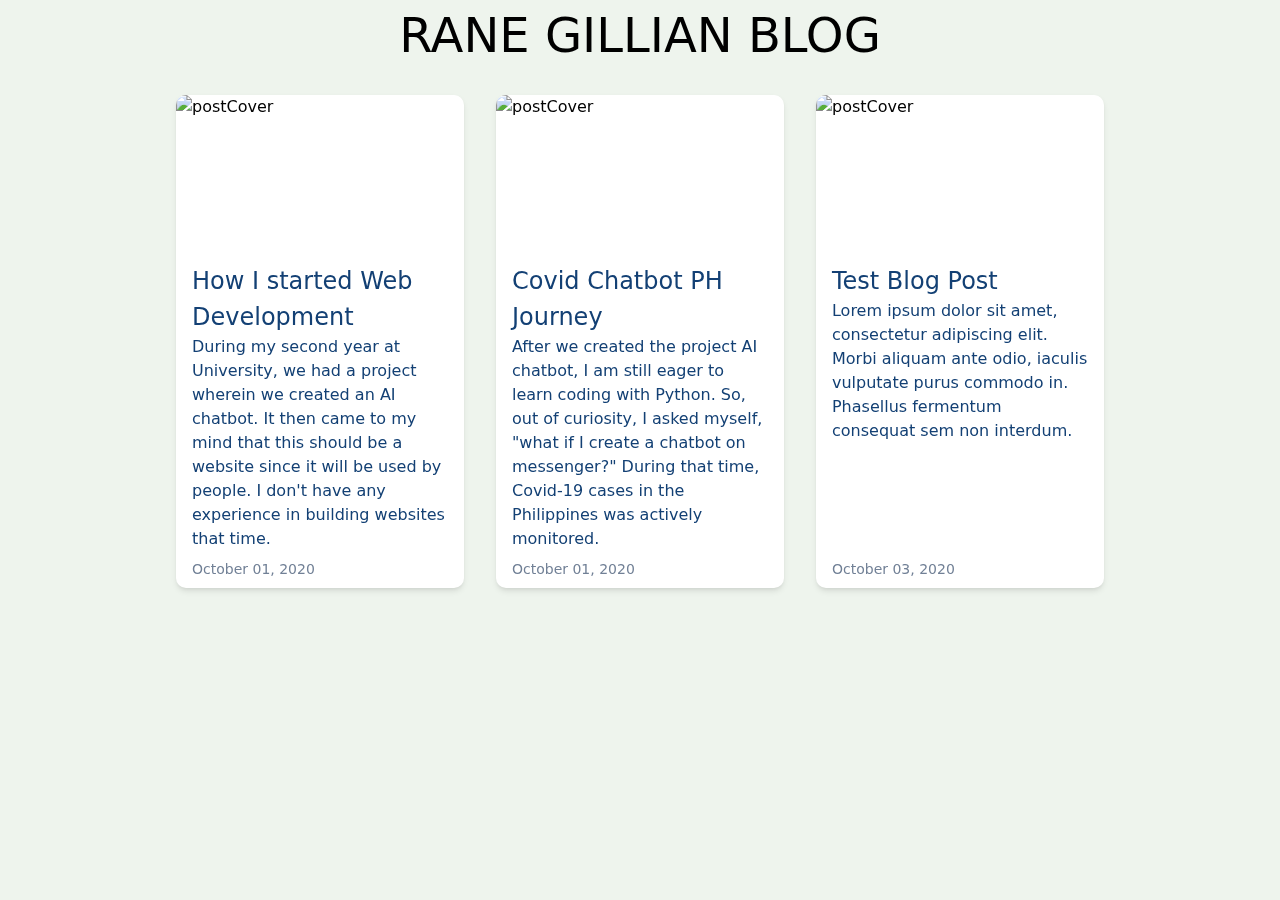
==== index.html @ 9af5abe3 "Deploy rgvillanueva28/blog to github.com/rgvillanueva28/blog.git:master" ====
<!DOCTYPE html><html><head><meta name="viewport" content="width=device-width"/><meta charSet="utf-8"/><title>RANE GILLIAN | BLOG</title><link rel="icon" href="/favicon.ico"/><meta name="next-head-count" content="4"/><link rel="preload" href="/_next/static/css/1f75998713784492570a.css" as="style"/><link rel="stylesheet" href="/_next/static/css/1f75998713784492570a.css" data-n-g=""/><noscript data-n-css="true"></noscript><link rel="preload" href="/_next/static/chunks/main-cf623a42e88897408aaa.js" as="script"/><link rel="preload" href="/_next/static/chunks/webpack-e067438c4cf4ef2ef178.js" as="script"/><link rel="preload" href="/_next/static/chunks/framework.cb05d56be993eb6b088a.js" as="script"/><link rel="preload" href="/_next/static/chunks/3ef630e34cd10ba68f9d468ac363ff81c534e1e9.b1b4058541fcfd6d9ff9.js" as="script"/><link rel="preload" href="/_next/static/chunks/pages/_app-b45901253d4af8151332.js" as="script"/><link rel="preload" href="/_next/static/chunks/05d954cf.2c08eb9ded6830269160.js" as="script"/><link rel="preload" href="/_next/static/chunks/2c3b9bffc7150b37a7b3810dfcf1c0b0fac2bd18.a85d7cbea64c0fa79b55.js" as="script"/><link rel="preload" href="/_next/static/chunks/pages/index-a9d8d430fd09ba196188.js" as="script"/></head><body><div id="__next"><div class="container" style="opacity:0;transform:translateY(-50px) translateZ(0)"><main class="container"><h2 class="text-center">RANE GILLIAN BLOG</h2><div class="flex flex-row flex-wrap mx-auto w-11/12 md:w-10/12 lg:w-9/12"><div class="flex flex-wrap w-full px-4 py-6 md:w-1/2 lg:w-1/3"><a href="/posts/how-i-started-web-development"><div class="flex flex-col items-stretch min-h-full pb-2 bg-white shadow-md overflow-hidden" style="border-radius:10px"><div class=""><img src="https://res.cloudinary.com/rgv/image/upload/v1601702887/small_68747470733a2f2f692e6962622e636f2f7858576e5842792f6c6f676f3132332e6a7067_aa1da6a2c9.jpg" alt="postCover" class="object-cover w-full h-full md:h-48 lg:h-32 xl:h-40"/></div><div class="px-4 py-2 text-accent-mid h-full"><h5 class="font-medium ">How I started Web Development</h5><p class="">During my second year at University, we had a project wherein we created an AI chatbot. It then came to my mind that this should be a website since it will be used by people. I don&#x27;t have any experience in building websites that time.</p></div><p class="font-light px-4 text-sm text-gray-600 mt-auto">October 01, 2020</p></div></a></div><div class="flex flex-wrap w-full px-4 py-6 md:w-1/2 lg:w-1/3"><a href="/posts/covid-chatbot-ph-journey"><div class="flex flex-col items-stretch min-h-full pb-2 bg-white shadow-md overflow-hidden" style="border-radius:10px"><div class=""><img src="https://res.cloudinary.com/rgv/image/upload/v1601702914/small_91296700_114223073557210_3956874179197796352_o_9fa8b4eb9a.png" alt="postCover" class="object-cover w-full h-full md:h-48 lg:h-32 xl:h-40"/></div><div class="px-4 py-2 text-accent-mid h-full"><h5 class="font-medium ">Covid Chatbot PH Journey</h5><p class="">After we created the project AI chatbot, I am still eager to learn coding with Python. So, out of curiosity, I asked myself, &quot;what if I create a chatbot on messenger?&quot; During that time, Covid-19 cases in the Philippines was actively monitored.</p></div><p class="font-light px-4 text-sm text-gray-600 mt-auto">October 01, 2020</p></div></a></div><div class="flex flex-wrap w-full px-4 py-6 md:w-1/2 lg:w-1/3"><a href="/posts/test-blog-post"><div class="flex flex-col items-stretch min-h-full pb-2 bg-white shadow-md overflow-hidden" style="border-radius:10px"><div class=""><img src="https://res.cloudinary.com/rgv/image/upload/v1601726298/small_Wallpaper_FHD_1920_X1080_PNG_0bcac1a6b8.png" alt="postCover" class="object-cover w-full h-full md:h-48 lg:h-32 xl:h-40"/></div><div class="px-4 py-2 text-accent-mid h-full"><h5 class="font-medium ">Test Blog Post</h5><p class="">Lorem ipsum dolor sit amet, consectetur adipiscing elit. Morbi aliquam ante odio, iaculis vulputate purus commodo in. Phasellus fermentum consequat sem non interdum.</p></div><p class="font-light px-4 text-sm text-gray-600 mt-auto">October 03, 2020</p></div></a></div></div></main></div></div><script id="__NEXT_DATA__" type="application/json">{"props":{"pageProps":{"posts":[{"id":1,"title":"How I started Web Development","content":"During my second year at University, we had a project wherein we created an AI chatbot. It then came to my mind that this should be a website since it will be used by people. I don't have any experience in building websites that time. I only know basic html and no CSS or Javascript. But! I was very obsessed with Python that time, since it was the only language that was taught to us.\n\nIn the beginning, I created an Deep Learning chatbot which is on console or terminal only. When I finally made the thing work, I researched if it is possible to create websites using python. I then learned about Django Framework which is a very popular framework but on backend. My groupmate has a template for a website so we used it and tweaked it a bit.\n\nI was very slow in creating the project since I am not also very good in Python. However, I am enjoying it since I am learning, not only Django, but also Javascript.\n\nI was enjoying much that after the project is functional, I also added a voice functionality for the chatbot. If I'm not mistaken, almost half of the time creating the project was on the voice functionality. I never thought of surrendering that time since I am very eager to learn.\nWe successfully made the project in time and received a high grade for it. You can check our project in github using [this link](https://github.com/CoDev-20/Covid19Chatbot).","excerpt":"During my second year at University, we had a project wherein we created an AI chatbot. It then came to my mind that this should be a website since it will be used by people. I don't have any experience in building websites that time.","date":"2020-10-01T14:25:00.000Z","slug":"how-i-started-web-development","author":{"id":1,"name":"Rane Gillian Villanueva","created_at":"2020-10-01T14:09:50.912Z","updated_at":"2020-10-03T05:27:41.040Z","picture":{"id":5,"name":"ME cartoon (2).jpg","alternativeText":"","caption":"","width":1050,"height":1050,"formats":{"large":{"ext":".jpg","url":"https://res.cloudinary.com/rgv/image/upload/v1601701961/large_ME_cartoon_2_781a382676.jpg","hash":"large_ME_cartoon_2_781a382676","mime":"image/jpeg","name":"large_ME cartoon (2).jpg","path":null,"size":50.52,"width":1000,"height":1000,"provider_metadata":{"public_id":"large_ME_cartoon_2_781a382676","resource_type":"image"}},"small":{"ext":".jpg","url":"https://res.cloudinary.com/rgv/image/upload/v1601701964/small_ME_cartoon_2_781a382676.jpg","hash":"small_ME_cartoon_2_781a382676","mime":"image/jpeg","name":"small_ME cartoon (2).jpg","path":null,"size":20.48,"width":500,"height":500,"provider_metadata":{"public_id":"small_ME_cartoon_2_781a382676","resource_type":"image"}},"medium":{"ext":".jpg","url":"https://res.cloudinary.com/rgv/image/upload/v1601701963/medium_ME_cartoon_2_781a382676.jpg","hash":"medium_ME_cartoon_2_781a382676","mime":"image/jpeg","name":"medium_ME cartoon (2).jpg","path":null,"size":35,"width":750,"height":750,"provider_metadata":{"public_id":"medium_ME_cartoon_2_781a382676","resource_type":"image"}},"thumbnail":{"ext":".jpg","url":"https://res.cloudinary.com/rgv/image/upload/v1601701960/thumbnail_ME_cartoon_2_781a382676.jpg","hash":"thumbnail_ME_cartoon_2_781a382676","mime":"image/jpeg","name":"thumbnail_ME cartoon (2).jpg","path":null,"size":4.57,"width":156,"height":156,"provider_metadata":{"public_id":"thumbnail_ME_cartoon_2_781a382676","resource_type":"image"}}},"hash":"ME_cartoon_2_781a382676","ext":".jpg","mime":"image/jpeg","size":53.06,"url":"https://res.cloudinary.com/rgv/image/upload/v1601701958/ME_cartoon_2_781a382676.jpg","previewUrl":null,"provider":"cloudinary","provider_metadata":{"public_id":"ME_cartoon_2_781a382676","resource_type":"image"},"created_at":"2020-10-03T05:12:44.749Z","updated_at":"2020-10-03T05:12:49.984Z"}},"status":"published","created_at":"2020-10-01T14:25:23.538Z","updated_at":"2020-10-03T05:28:17.499Z","coverImage":[{"id":6,"name":"68747470733a2f2f692e6962622e636f2f7858576e5842792f6c6f676f3132332e6a7067.jpg","alternativeText":"","caption":"","width":900,"height":900,"formats":{"small":{"ext":".jpg","url":"https://res.cloudinary.com/rgv/image/upload/v1601702887/small_68747470733a2f2f692e6962622e636f2f7858576e5842792f6c6f676f3132332e6a7067_aa1da6a2c9.jpg","hash":"small_68747470733a2f2f692e6962622e636f2f7858576e5842792f6c6f676f3132332e6a7067_aa1da6a2c9","mime":"image/jpeg","name":"small_68747470733a2f2f692e6962622e636f2f7858576e5842792f6c6f676f3132332e6a7067.jpg","path":null,"size":23.56,"width":500,"height":500,"provider_metadata":{"public_id":"small_68747470733a2f2f692e6962622e636f2f7858576e5842792f6c6f676f3132332e6a7067_aa1da6a2c9","resource_type":"image"}},"medium":{"ext":".jpg","url":"https://res.cloudinary.com/rgv/image/upload/v1601702887/medium_68747470733a2f2f692e6962622e636f2f7858576e5842792f6c6f676f3132332e6a7067_aa1da6a2c9.jpg","hash":"medium_68747470733a2f2f692e6962622e636f2f7858576e5842792f6c6f676f3132332e6a7067_aa1da6a2c9","mime":"image/jpeg","name":"medium_68747470733a2f2f692e6962622e636f2f7858576e5842792f6c6f676f3132332e6a7067.jpg","path":null,"size":37.64,"width":750,"height":750,"provider_metadata":{"public_id":"medium_68747470733a2f2f692e6962622e636f2f7858576e5842792f6c6f676f3132332e6a7067_aa1da6a2c9","resource_type":"image"}},"thumbnail":{"ext":".jpg","url":"https://res.cloudinary.com/rgv/image/upload/v1601702887/thumbnail_68747470733a2f2f692e6962622e636f2f7858576e5842792f6c6f676f3132332e6a7067_aa1da6a2c9.jpg","hash":"thumbnail_68747470733a2f2f692e6962622e636f2f7858576e5842792f6c6f676f3132332e6a7067_aa1da6a2c9","mime":"image/jpeg","name":"thumbnail_68747470733a2f2f692e6962622e636f2f7858576e5842792f6c6f676f3132332e6a7067.jpg","path":null,"size":5.86,"width":156,"height":156,"provider_metadata":{"public_id":"thumbnail_68747470733a2f2f692e6962622e636f2f7858576e5842792f6c6f676f3132332e6a7067_aa1da6a2c9","resource_type":"image"}}},"hash":"68747470733a2f2f692e6962622e636f2f7858576e5842792f6c6f676f3132332e6a7067_aa1da6a2c9","ext":".jpg","mime":"image/jpeg","size":42.71,"url":"https://res.cloudinary.com/rgv/image/upload/v1601702886/68747470733a2f2f692e6962622e636f2f7858576e5842792f6c6f676f3132332e6a7067_aa1da6a2c9.jpg","previewUrl":null,"provider":"cloudinary","provider_metadata":{"public_id":"68747470733a2f2f692e6962622e636f2f7858576e5842792f6c6f676f3132332e6a7067_aa1da6a2c9","resource_type":"image"},"created_at":"2020-10-03T05:28:08.107Z","updated_at":"2020-10-03T05:28:08.160Z"}],"categories":[]},{"id":2,"title":"Covid Chatbot PH Journey","content":"After we created the project AI chatbot, I am still eager to learn coding with Python. So, out of curiosity, I asked myself, \"what if I create a chatbot on messenger?\" During that time, Covid-19 cases in the Philippines was actively monitored. So, I hunt for available APIs that time but I can't find any.\n\nHowever, there was this one website which provides data about Covid-19 in the Philippines which is from the Department of Health (DOH). I examined the website using the google chrome developer tools (I always refer to this as inspect element) to try and find possible source for the data. I clicked all the items under network tab until I found out the source of the data. I wasn't expecting it at all since I was just tinkering around. I then used this API for my version 1 which is I think created using [ArcGIS](https://www.arcgis.com/index.html). After sometime, the API was taken down by the DOH. I don't know the reason but I think that too many API calls or traffic was on the server. I knew that I am only borrowing the API so I fetch data only once a day since DOH only updates once a day.\n\nThe need for version 2 with a new data source arises. The search for new source of data has commenced.  I found [https://coronavirus-ph-api.herokuapp.com/](https://coronavirus-ph-api.herokuapp.com/) and [https://covid19.mathdro.id/](https://covid19.mathdro.id/) and used them. Unlike the data source for version 1, the new data source does not have data on the Persons under Monitor (PUM) and Persons under Investigation (PUI), so I removed them. I added a new feature for version 2 which is Region.\n\nEventually, I sticked only to a single data source which is [https://coronavirus-ph-api.herokuapp.com/](https://coronavirus-ph-api.herokuapp.com/). I added new features which is rates, and fresh cases. I called this changed version 3.\n\nThe DOH again changed their public data source which is a dependency for the version 3 data source. The search for new data source has again commenced. I eventually sticked to [https://disease.sh/](https://disease.sh/) as the new and current data source. Many features are also added which includes active cases, critical cases, tests conducted, total, and per million.\n\nYou can check the project on [this link](https://covid-chatbot-ph.herokuapp.com/).","excerpt":"After we created the project AI chatbot, I am still eager to learn coding with Python. So, out of curiosity, I asked myself, \"what if I create a chatbot on messenger?\" During that time, Covid-19 cases in the Philippines was actively monitored.","date":"2020-10-01T14:50:00.000Z","slug":"covid-chatbot-ph-journey","author":{"id":1,"name":"Rane Gillian Villanueva","created_at":"2020-10-01T14:09:50.912Z","updated_at":"2020-10-03T05:27:41.040Z","picture":{"id":5,"name":"ME cartoon (2).jpg","alternativeText":"","caption":"","width":1050,"height":1050,"formats":{"large":{"ext":".jpg","url":"https://res.cloudinary.com/rgv/image/upload/v1601701961/large_ME_cartoon_2_781a382676.jpg","hash":"large_ME_cartoon_2_781a382676","mime":"image/jpeg","name":"large_ME cartoon (2).jpg","path":null,"size":50.52,"width":1000,"height":1000,"provider_metadata":{"public_id":"large_ME_cartoon_2_781a382676","resource_type":"image"}},"small":{"ext":".jpg","url":"https://res.cloudinary.com/rgv/image/upload/v1601701964/small_ME_cartoon_2_781a382676.jpg","hash":"small_ME_cartoon_2_781a382676","mime":"image/jpeg","name":"small_ME cartoon (2).jpg","path":null,"size":20.48,"width":500,"height":500,"provider_metadata":{"public_id":"small_ME_cartoon_2_781a382676","resource_type":"image"}},"medium":{"ext":".jpg","url":"https://res.cloudinary.com/rgv/image/upload/v1601701963/medium_ME_cartoon_2_781a382676.jpg","hash":"medium_ME_cartoon_2_781a382676","mime":"image/jpeg","name":"medium_ME cartoon (2).jpg","path":null,"size":35,"width":750,"height":750,"provider_metadata":{"public_id":"medium_ME_cartoon_2_781a382676","resource_type":"image"}},"thumbnail":{"ext":".jpg","url":"https://res.cloudinary.com/rgv/image/upload/v1601701960/thumbnail_ME_cartoon_2_781a382676.jpg","hash":"thumbnail_ME_cartoon_2_781a382676","mime":"image/jpeg","name":"thumbnail_ME cartoon (2).jpg","path":null,"size":4.57,"width":156,"height":156,"provider_metadata":{"public_id":"thumbnail_ME_cartoon_2_781a382676","resource_type":"image"}}},"hash":"ME_cartoon_2_781a382676","ext":".jpg","mime":"image/jpeg","size":53.06,"url":"https://res.cloudinary.com/rgv/image/upload/v1601701958/ME_cartoon_2_781a382676.jpg","previewUrl":null,"provider":"cloudinary","provider_metadata":{"public_id":"ME_cartoon_2_781a382676","resource_type":"image"},"created_at":"2020-10-03T05:12:44.749Z","updated_at":"2020-10-03T05:12:49.984Z"}},"status":"published","created_at":"2020-10-01T14:52:32.531Z","updated_at":"2020-10-03T05:28:37.864Z","coverImage":[{"id":7,"name":"91296700_114223073557210_3956874179197796352_o.png","alternativeText":"","caption":"","width":1024,"height":1024,"formats":{"large":{"ext":".png","url":"https://res.cloudinary.com/rgv/image/upload/v1601702913/large_91296700_114223073557210_3956874179197796352_o_9fa8b4eb9a.png","hash":"large_91296700_114223073557210_3956874179197796352_o_9fa8b4eb9a","mime":"image/png","name":"large_91296700_114223073557210_3956874179197796352_o.png","path":null,"size":982.34,"width":1000,"height":1000,"provider_metadata":{"public_id":"large_91296700_114223073557210_3956874179197796352_o_9fa8b4eb9a","resource_type":"image"}},"small":{"ext":".png","url":"https://res.cloudinary.com/rgv/image/upload/v1601702914/small_91296700_114223073557210_3956874179197796352_o_9fa8b4eb9a.png","hash":"small_91296700_114223073557210_3956874179197796352_o_9fa8b4eb9a","mime":"image/png","name":"small_91296700_114223073557210_3956874179197796352_o.png","path":null,"size":279.82,"width":500,"height":500,"provider_metadata":{"public_id":"small_91296700_114223073557210_3956874179197796352_o_9fa8b4eb9a","resource_type":"image"}},"medium":{"ext":".png","url":"https://res.cloudinary.com/rgv/image/upload/v1601702913/medium_91296700_114223073557210_3956874179197796352_o_9fa8b4eb9a.png","hash":"medium_91296700_114223073557210_3956874179197796352_o_9fa8b4eb9a","mime":"image/png","name":"medium_91296700_114223073557210_3956874179197796352_o.png","path":null,"size":619.33,"width":750,"height":750,"provider_metadata":{"public_id":"medium_91296700_114223073557210_3956874179197796352_o_9fa8b4eb9a","resource_type":"image"}},"thumbnail":{"ext":".png","url":"https://res.cloudinary.com/rgv/image/upload/v1601702912/thumbnail_91296700_114223073557210_3956874179197796352_o_9fa8b4eb9a.png","hash":"thumbnail_91296700_114223073557210_3956874179197796352_o_9fa8b4eb9a","mime":"image/png","name":"thumbnail_91296700_114223073557210_3956874179197796352_o.png","path":null,"size":38.95,"width":156,"height":156,"provider_metadata":{"public_id":"thumbnail_91296700_114223073557210_3956874179197796352_o_9fa8b4eb9a","resource_type":"image"}}},"hash":"91296700_114223073557210_3956874179197796352_o_9fa8b4eb9a","ext":".png","mime":"image/png","size":946.32,"url":"https://res.cloudinary.com/rgv/image/upload/v1601702912/91296700_114223073557210_3956874179197796352_o_9fa8b4eb9a.png","previewUrl":null,"provider":"cloudinary","provider_metadata":{"public_id":"91296700_114223073557210_3956874179197796352_o_9fa8b4eb9a","resource_type":"image"},"created_at":"2020-10-03T05:28:34.778Z","updated_at":"2020-10-03T05:28:34.854Z"}],"categories":[{"id":1,"category":"Python","created_at":"2020-10-02T13:07:56.133Z","updated_at":"2020-10-02T13:07:58.078Z"}]},{"id":3,"title":"Test Blog Post","content":"Lorem ipsum dolor sit amet, consectetur adipiscing elit. Morbi aliquam ante odio, iaculis vulputate purus commodo in. Phasellus fermentum consequat sem non interdum. Suspendisse potenti. Aenean venenatis quam est, vel iaculis tortor vehicula at. Orci varius natoque penatibus et magnis dis parturient montes,\n\n# H1\nLorem ipsum **dolor sit amet**, *consectetur adipiscing elit*. Morbi aliquam ante odio, iaculis vulputate purus commodo in. Phasellus fermentum consequat sem non interdum. Suspendisse potenti. Aenean venenatis quam est, vel iaculis tortor vehicula at. Orci varius natoque penatibus et magnis dis parturient montes, nascetur ridiculus mus. Etiam semper, est non pretium egestas, sem eros vulputate orci, quis eleifend orci lorem quis velit.\u003cu\u003e Vivamus sit amet sagittis ex.\u003c/u\u003e\n\n## [Website](https://ranegillian.me)\n\u003e Quote Lorem ipsum dolor sit amet, consectetur adipiscing elit. Morbi aliquam ante odio, iaculis vulputate purus commodo in. Phasellus fermentum consequat sem non interdum.\n\n\n```\nimport code from \"strapi\";\n\nexport default function test() {\n  return ()\n}\n```\n- a\n- b\n- v\n","excerpt":"Lorem ipsum dolor sit amet, consectetur adipiscing elit. Morbi aliquam ante odio, iaculis vulputate purus commodo in. Phasellus fermentum consequat sem non interdum.","date":"2020-10-03T11:58:00.000Z","slug":"test-blog-post","author":{"id":1,"name":"Rane Gillian Villanueva","created_at":"2020-10-01T14:09:50.912Z","updated_at":"2020-10-03T05:27:41.040Z","picture":{"id":5,"name":"ME cartoon (2).jpg","alternativeText":"","caption":"","width":1050,"height":1050,"formats":{"large":{"ext":".jpg","url":"https://res.cloudinary.com/rgv/image/upload/v1601701961/large_ME_cartoon_2_781a382676.jpg","hash":"large_ME_cartoon_2_781a382676","mime":"image/jpeg","name":"large_ME cartoon (2).jpg","path":null,"size":50.52,"width":1000,"height":1000,"provider_metadata":{"public_id":"large_ME_cartoon_2_781a382676","resource_type":"image"}},"small":{"ext":".jpg","url":"https://res.cloudinary.com/rgv/image/upload/v1601701964/small_ME_cartoon_2_781a382676.jpg","hash":"small_ME_cartoon_2_781a382676","mime":"image/jpeg","name":"small_ME cartoon (2).jpg","path":null,"size":20.48,"width":500,"height":500,"provider_metadata":{"public_id":"small_ME_cartoon_2_781a382676","resource_type":"image"}},"medium":{"ext":".jpg","url":"https://res.cloudinary.com/rgv/image/upload/v1601701963/medium_ME_cartoon_2_781a382676.jpg","hash":"medium_ME_cartoon_2_781a382676","mime":"image/jpeg","name":"medium_ME cartoon (2).jpg","path":null,"size":35,"width":750,"height":750,"provider_metadata":{"public_id":"medium_ME_cartoon_2_781a382676","resource_type":"image"}},"thumbnail":{"ext":".jpg","url":"https://res.cloudinary.com/rgv/image/upload/v1601701960/thumbnail_ME_cartoon_2_781a382676.jpg","hash":"thumbnail_ME_cartoon_2_781a382676","mime":"image/jpeg","name":"thumbnail_ME cartoon (2).jpg","path":null,"size":4.57,"width":156,"height":156,"provider_metadata":{"public_id":"thumbnail_ME_cartoon_2_781a382676","resource_type":"image"}}},"hash":"ME_cartoon_2_781a382676","ext":".jpg","mime":"image/jpeg","size":53.06,"url":"https://res.cloudinary.com/rgv/image/upload/v1601701958/ME_cartoon_2_781a382676.jpg","previewUrl":null,"provider":"cloudinary","provider_metadata":{"public_id":"ME_cartoon_2_781a382676","resource_type":"image"},"created_at":"2020-10-03T05:12:44.749Z","updated_at":"2020-10-03T05:12:49.984Z"}},"status":"published","created_at":"2020-10-03T11:58:50.434Z","updated_at":"2020-10-03T11:58:50.463Z","coverImage":[{"id":8,"name":"Wallpaper FHD_1920X1080_PNG.png","alternativeText":"","caption":"","width":1920,"height":1080,"formats":{"large":{"ext":".png","url":"https://res.cloudinary.com/rgv/image/upload/v1601726297/large_Wallpaper_FHD_1920_X1080_PNG_0bcac1a6b8.png","hash":"large_Wallpaper_FHD_1920_X1080_PNG_0bcac1a6b8","mime":"image/png","name":"large_Wallpaper FHD_1920X1080_PNG.png","path":null,"size":729.72,"width":1000,"height":563,"provider_metadata":{"public_id":"large_Wallpaper_FHD_1920_X1080_PNG_0bcac1a6b8","resource_type":"image"}},"small":{"ext":".png","url":"https://res.cloudinary.com/rgv/image/upload/v1601726298/small_Wallpaper_FHD_1920_X1080_PNG_0bcac1a6b8.png","hash":"small_Wallpaper_FHD_1920_X1080_PNG_0bcac1a6b8","mime":"image/png","name":"small_Wallpaper FHD_1920X1080_PNG.png","path":null,"size":226.04,"width":500,"height":281,"provider_metadata":{"public_id":"small_Wallpaper_FHD_1920_X1080_PNG_0bcac1a6b8","resource_type":"image"}},"medium":{"ext":".png","url":"https://res.cloudinary.com/rgv/image/upload/v1601726297/medium_Wallpaper_FHD_1920_X1080_PNG_0bcac1a6b8.png","hash":"medium_Wallpaper_FHD_1920_X1080_PNG_0bcac1a6b8","mime":"image/png","name":"medium_Wallpaper FHD_1920X1080_PNG.png","path":null,"size":449.09,"width":750,"height":422,"provider_metadata":{"public_id":"medium_Wallpaper_FHD_1920_X1080_PNG_0bcac1a6b8","resource_type":"image"}},"thumbnail":{"ext":".png","url":"https://res.cloudinary.com/rgv/image/upload/v1601726296/thumbnail_Wallpaper_FHD_1920_X1080_PNG_0bcac1a6b8.png","hash":"thumbnail_Wallpaper_FHD_1920_X1080_PNG_0bcac1a6b8","mime":"image/png","name":"thumbnail_Wallpaper FHD_1920X1080_PNG.png","path":null,"size":68.24,"width":245,"height":138,"provider_metadata":{"public_id":"thumbnail_Wallpaper_FHD_1920_X1080_PNG_0bcac1a6b8","resource_type":"image"}}},"hash":"Wallpaper_FHD_1920_X1080_PNG_0bcac1a6b8","ext":".png","mime":"image/png","size":1787.57,"url":"https://res.cloudinary.com/rgv/image/upload/v1601726295/Wallpaper_FHD_1920_X1080_PNG_0bcac1a6b8.png","previewUrl":null,"provider":"cloudinary","provider_metadata":{"public_id":"Wallpaper_FHD_1920_X1080_PNG_0bcac1a6b8","resource_type":"image"},"created_at":"2020-10-03T11:58:18.465Z","updated_at":"2020-10-03T11:58:18.518Z"}],"categories":[{"id":1,"category":"Python","created_at":"2020-10-02T13:07:56.133Z","updated_at":"2020-10-02T13:07:58.078Z"}]}]},"__N_SSG":true},"page":"/","query":{},"buildId":"MZ5_SVn1vCvGv-ElxR3C2","nextExport":false,"isFallback":false,"gsp":true}</script><script nomodule="" src="/_next/static/chunks/polyfills-a98cee78eb8282e29fb6.js"></script><script src="/_next/static/chunks/main-cf623a42e88897408aaa.js" async=""></script><script src="/_next/static/chunks/webpack-e067438c4cf4ef2ef178.js" async=""></script><script src="/_next/static/chunks/framework.cb05d56be993eb6b088a.js" async=""></script><script src="/_next/static/chunks/3ef630e34cd10ba68f9d468ac363ff81c534e1e9.b1b4058541fcfd6d9ff9.js" async=""></script><script src="/_next/static/chunks/pages/_app-b45901253d4af8151332.js" async=""></script><script src="/_next/static/chunks/05d954cf.2c08eb9ded6830269160.js" async=""></script><script src="/_next/static/chunks/2c3b9bffc7150b37a7b3810dfcf1c0b0fac2bd18.a85d7cbea64c0fa79b55.js" async=""></script><script src="/_next/static/chunks/pages/index-a9d8d430fd09ba196188.js" async=""></script><script src="/_next/static/MZ5_SVn1vCvGv-ElxR3C2/_buildManifest.js" async=""></script><script src="/_next/static/MZ5_SVn1vCvGv-ElxR3C2/_ssgManifest.js" async=""></script></body></html>
---- _next/static/css/1f75998713784492570a.css ----
/*! normalize.css v8.0.1 | MIT License | github.com/necolas/normalize.css */html{line-height:1.15;-webkit-text-size-adjust:100%}body{margin:0}main{display:block}h1{font-size:2em;margin:.67em 0}hr{box-sizing:content-box;height:0;overflow:visible}pre{font-family:monospace,monospace;font-size:1em}a{background-color:transparent}abbr[title]{border-bottom:none;text-decoration:underline;-webkit-text-decoration:underline dotted;text-decoration:underline dotted}b,strong{font-weight:bolder}code,kbd,samp{font-family:monospace,monospace;font-size:1em}small{font-size:80%}sub,sup{font-size:75%;line-height:0;position:relative;vertical-align:baseline}sub{bottom:-.25em}sup{top:-.5em}img{border-style:none}button,input,optgroup,select,textarea{font-family:inherit;font-size:100%;line-height:1.15;margin:0}button,input{overflow:visible}button,select{text-transform:none}[type=button],button{-webkit-appearance:button}[type=button]::-moz-focus-inner,button::-moz-focus-inner{border-style:none;padding:0}[type=button]:-moz-focusring,button:-moz-focusring{outline:1px dotted ButtonText}fieldset{padding:.35em .75em .625em}legend{box-sizing:border-box;color:inherit;display:table;max-width:100%;padding:0;white-space:normal}progress{vertical-align:baseline}textarea{overflow:auto}details{display:block}summary{display:list-item}template{display:none}blockquote,dd,dl,figure,h1,h2,h3,h4,h5,h6,hr,p,pre{margin:0}button{background-color:transparent;background-image:none}button:focus{outline:1px dotted;outline:5px auto -webkit-focus-ring-color}fieldset,ol,ul{margin:0;padding:0}ol,ul{list-style:none}html{font-family:system-ui,-apple-system,BlinkMacSystemFont,Segoe UI,Roboto,Helvetica Neue,Arial,Noto Sans,sans-serif,Apple Color Emoji,Segoe UI Emoji,Segoe UI Symbol,Noto Color Emoji;line-height:1.5}*,:after,:before{box-sizing:border-box;border:0 solid #e2e8f0}hr{border-top-width:1px}img{border-style:solid}textarea{resize:vertical}input::-moz-placeholder,textarea::-moz-placeholder{color:#a0aec0}input:-ms-input-placeholder,textarea:-ms-input-placeholder{color:#a0aec0}input::placeholder,textarea::placeholder{color:#a0aec0}button{cursor:pointer}table{border-collapse:collapse}h1,h2,h3,h4,h5,h6{font-size:inherit;font-weight:inherit}a{color:inherit;text-decoration:inherit}button,input,optgroup,select,textarea{padding:0;line-height:inherit;color:inherit}code,kbd,pre,samp{font-family:Menlo,Monaco,Consolas,Liberation Mono,Courier New,monospace}audio,canvas,embed,iframe,img,object,svg,video{display:block;vertical-align:middle}img,video{max-width:100%;height:auto}@font-face{font-family:Roboto;src:url(https://fonts.googleapis.com/css?family=Roboto%3A100%2C300%2C400%2C500%2C700%2C900)}body{background-color:#eef4ed}h1{font-size:4rem}h2{font-size:3rem}h3{font-size:2.25rem}h4{font-size:1.875rem}h5{font-size:1.5rem}h6{font-size:1.25rem}p{font-size:1rem}.markdown a{color:#8da9c4}.markdown a:hover{color:#134074;text-decoration:underline}.container{width:100%;margin-right:auto;margin-left:auto}@media (min-width:640px){.container{max-width:640px}}@media (min-width:768px){.container{max-width:768px}}@media (min-width:1024px){.container{max-width:1024px}}@media (min-width:1280px){.container{max-width:1280px}}@media (min-width:1560px){.container{max-width:1560px}}.bg-white{--bg-opacity:1;background-color:#fff;background-color:rgba(255,255,255,var(--bg-opacity))}.rounded-lg{border-radius:.5rem}.rounded-b-none{border-bottom-right-radius:0;border-bottom-left-radius:0}.flex{display:flex}.table{display:table}.flex-row{flex-direction:row}.flex-col{flex-direction:column}.flex-wrap{flex-wrap:wrap}.items-stretch{align-items:stretch}.font-light{font-weight:300}.font-medium{font-weight:500}.h-full{height:100%}.text-sm{font-size:.875rem}.mx-auto{margin-left:auto;margin-right:auto}.mt-auto{margin-top:auto}.min-h-full{min-height:100%}.object-cover{-o-object-fit:cover;object-fit:cover}.overflow-hidden{overflow:hidden}.py-2{padding-top:.5rem;padding-bottom:.5rem}.px-4{padding-left:1rem;padding-right:1rem}.py-6{padding-top:1.5rem;padding-bottom:1.5rem}.pb-2{padding-bottom:.5rem}.shadow-md{box-shadow:0 4px 6px -1px rgba(0,0,0,.1),0 2px 4px -1px rgba(0,0,0,.06)}.text-center{text-align:center}.text-gray-600{--text-opacity:1;color:#718096;color:rgba(113,128,150,var(--text-opacity))}.text-accent-mid{--text-opacity:1;color:#134074;color:rgba(19,64,116,var(--text-opacity))}.w-11\/12{width:91.666667%}.w-full{width:100%}.transition{transition-property:background-color,border-color,color,fill,stroke,opacity,box-shadow,transform}@-webkit-keyframes spin{to{transform:rotate(1turn)}}@keyframes spin{to{transform:rotate(1turn)}}@-webkit-keyframes ping{75%,to{transform:scale(2);opacity:0}}@keyframes ping{75%,to{transform:scale(2);opacity:0}}@-webkit-keyframes pulse{50%{opacity:.5}}@keyframes pulse{50%{opacity:.5}}@-webkit-keyframes bounce{0%,to{transform:translateY(-25%);-webkit-animation-timing-function:cubic-bezier(.8,0,1,1);animation-timing-function:cubic-bezier(.8,0,1,1)}50%{transform:none;-webkit-animation-timing-function:cubic-bezier(0,0,.2,1);animation-timing-function:cubic-bezier(0,0,.2,1)}}@keyframes bounce{0%,to{transform:translateY(-25%);-webkit-animation-timing-function:cubic-bezier(.8,0,1,1);animation-timing-function:cubic-bezier(.8,0,1,1)}50%{transform:none;-webkit-animation-timing-function:cubic-bezier(0,0,.2,1);animation-timing-function:cubic-bezier(0,0,.2,1)}}@media (min-width:768px){.md\:h-48{height:12rem}.md\:w-1\/2{width:50%}.md\:w-10\/12{width:83.333333%}}@media (min-width:1024px){.lg\:h-32{height:8rem}.lg\:w-1\/3{width:33.333333%}.lg\:w-9\/12{width:75%}}@media (min-width:1280px){.xl\:h-40{height:10rem}}#nprogress{pointer-events:none}#nprogress .bar{background:#8da9c4;position:fixed;z-index:1031;top:0;left:0;width:100%;height:2px}#nprogress .peg{display:block;position:absolute;right:0;width:100px;height:100%;box-shadow:0 0 10px #29d,0 0 5px #29d;opacity:1;transform:rotate(3deg) translateY(-4px)}#nprogress .spinner{display:block;position:fixed;z-index:1031;top:15px;right:15px}#nprogress .spinner-icon{width:18px;height:18px;box-sizing:border-box;border-color:#8da9c4 transparent transparent #8da9c4;border-style:solid;border-width:2px;border-radius:50%;-webkit-animation:nprogress-spinner .4s linear infinite;animation:nprogress-spinner .4s linear infinite}.nprogress-custom-parent{overflow:hidden;position:relative}.nprogress-custom-parent #nprogress .bar,.nprogress-custom-parent #nprogress .spinner{position:absolute}@-webkit-keyframes nprogress-spinner{0%{-webkit-transform:rotate(0deg)}to{-webkit-transform:rotate(1turn)}}@keyframes nprogress-spinner{0%{transform:rotate(0deg)}to{transform:rotate(1turn)}}
---- _next/static/css/1f75998713784492570a.css ----
/*! normalize.css v8.0.1 | MIT License | github.com/necolas/normalize.css */html{line-height:1.15;-webkit-text-size-adjust:100%}body{margin:0}main{display:block}h1{font-size:2em;margin:.67em 0}hr{box-sizing:content-box;height:0;overflow:visible}pre{font-family:monospace,monospace;font-size:1em}a{background-color:transparent}abbr[title]{border-bottom:none;text-decoration:underline;-webkit-text-decoration:underline dotted;text-decoration:underline dotted}b,strong{font-weight:bolder}code,kbd,samp{font-family:monospace,monospace;font-size:1em}small{font-size:80%}sub,sup{font-size:75%;line-height:0;position:relative;vertical-align:baseline}sub{bottom:-.25em}sup{top:-.5em}img{border-style:none}button,input,optgroup,select,textarea{font-family:inherit;font-size:100%;line-height:1.15;margin:0}button,input{overflow:visible}button,select{text-transform:none}[type=button],button{-webkit-appearance:button}[type=button]::-moz-focus-inner,button::-moz-focus-inner{border-style:none;padding:0}[type=button]:-moz-focusring,button:-moz-focusring{outline:1px dotted ButtonText}fieldset{padding:.35em .75em .625em}legend{box-sizing:border-box;color:inherit;display:table;max-width:100%;padding:0;white-space:normal}progress{vertical-align:baseline}textarea{overflow:auto}details{display:block}summary{display:list-item}template{display:none}blockquote,dd,dl,figure,h1,h2,h3,h4,h5,h6,hr,p,pre{margin:0}button{background-color:transparent;background-image:none}button:focus{outline:1px dotted;outline:5px auto -webkit-focus-ring-color}fieldset,ol,ul{margin:0;padding:0}ol,ul{list-style:none}html{font-family:system-ui,-apple-system,BlinkMacSystemFont,Segoe UI,Roboto,Helvetica Neue,Arial,Noto Sans,sans-serif,Apple Color Emoji,Segoe UI Emoji,Segoe UI Symbol,Noto Color Emoji;line-height:1.5}*,:after,:before{box-sizing:border-box;border:0 solid #e2e8f0}hr{border-top-width:1px}img{border-style:solid}textarea{resize:vertical}input::-moz-placeholder,textarea::-moz-placeholder{color:#a0aec0}input:-ms-input-placeholder,textarea:-ms-input-placeholder{color:#a0aec0}input::placeholder,textarea::placeholder{color:#a0aec0}button{cursor:pointer}table{border-collapse:collapse}h1,h2,h3,h4,h5,h6{font-size:inherit;font-weight:inherit}a{color:inherit;text-decoration:inherit}button,input,optgroup,select,textarea{padding:0;line-height:inherit;color:inherit}code,kbd,pre,samp{font-family:Menlo,Monaco,Consolas,Liberation Mono,Courier New,monospace}audio,canvas,embed,iframe,img,object,svg,video{display:block;vertical-align:middle}img,video{max-width:100%;height:auto}@font-face{font-family:Roboto;src:url(https://fonts.googleapis.com/css?family=Roboto%3A100%2C300%2C400%2C500%2C700%2C900)}body{background-color:#eef4ed}h1{font-size:4rem}h2{font-size:3rem}h3{font-size:2.25rem}h4{font-size:1.875rem}h5{font-size:1.5rem}h6{font-size:1.25rem}p{font-size:1rem}.markdown a{color:#8da9c4}.markdown a:hover{color:#134074;text-decoration:underline}.container{width:100%;margin-right:auto;margin-left:auto}@media (min-width:640px){.container{max-width:640px}}@media (min-width:768px){.container{max-width:768px}}@media (min-width:1024px){.container{max-width:1024px}}@media (min-width:1280px){.container{max-width:1280px}}@media (min-width:1560px){.container{max-width:1560px}}.bg-white{--bg-opacity:1;background-color:#fff;background-color:rgba(255,255,255,var(--bg-opacity))}.rounded-lg{border-radius:.5rem}.rounded-b-none{border-bottom-right-radius:0;border-bottom-left-radius:0}.flex{display:flex}.table{display:table}.flex-row{flex-direction:row}.flex-col{flex-direction:column}.flex-wrap{flex-wrap:wrap}.items-stretch{align-items:stretch}.font-light{font-weight:300}.font-medium{font-weight:500}.h-full{height:100%}.text-sm{font-size:.875rem}.mx-auto{margin-left:auto;margin-right:auto}.mt-auto{margin-top:auto}.min-h-full{min-height:100%}.object-cover{-o-object-fit:cover;object-fit:cover}.overflow-hidden{overflow:hidden}.py-2{padding-top:.5rem;padding-bottom:.5rem}.px-4{padding-left:1rem;padding-right:1rem}.py-6{padding-top:1.5rem;padding-bottom:1.5rem}.pb-2{padding-bottom:.5rem}.shadow-md{box-shadow:0 4px 6px -1px rgba(0,0,0,.1),0 2px 4px -1px rgba(0,0,0,.06)}.text-center{text-align:center}.text-gray-600{--text-opacity:1;color:#718096;color:rgba(113,128,150,var(--text-opacity))}.text-accent-mid{--text-opacity:1;color:#134074;color:rgba(19,64,116,var(--text-opacity))}.w-11\/12{width:91.666667%}.w-full{width:100%}.transition{transition-property:background-color,border-color,color,fill,stroke,opacity,box-shadow,transform}@-webkit-keyframes spin{to{transform:rotate(1turn)}}@keyframes spin{to{transform:rotate(1turn)}}@-webkit-keyframes ping{75%,to{transform:scale(2);opacity:0}}@keyframes ping{75%,to{transform:scale(2);opacity:0}}@-webkit-keyframes pulse{50%{opacity:.5}}@keyframes pulse{50%{opacity:.5}}@-webkit-keyframes bounce{0%,to{transform:translateY(-25%);-webkit-animation-timing-function:cubic-bezier(.8,0,1,1);animation-timing-function:cubic-bezier(.8,0,1,1)}50%{transform:none;-webkit-animation-timing-function:cubic-bezier(0,0,.2,1);animation-timing-function:cubic-bezier(0,0,.2,1)}}@keyframes bounce{0%,to{transform:translateY(-25%);-webkit-animation-timing-function:cubic-bezier(.8,0,1,1);animation-timing-function:cubic-bezier(.8,0,1,1)}50%{transform:none;-webkit-animation-timing-function:cubic-bezier(0,0,.2,1);animation-timing-function:cubic-bezier(0,0,.2,1)}}@media (min-width:768px){.md\:h-48{height:12rem}.md\:w-1\/2{width:50%}.md\:w-10\/12{width:83.333333%}}@media (min-width:1024px){.lg\:h-32{height:8rem}.lg\:w-1\/3{width:33.333333%}.lg\:w-9\/12{width:75%}}@media (min-width:1280px){.xl\:h-40{height:10rem}}#nprogress{pointer-events:none}#nprogress .bar{background:#8da9c4;position:fixed;z-index:1031;top:0;left:0;width:100%;height:2px}#nprogress .peg{display:block;position:absolute;right:0;width:100px;height:100%;box-shadow:0 0 10px #29d,0 0 5px #29d;opacity:1;transform:rotate(3deg) translateY(-4px)}#nprogress .spinner{display:block;position:fixed;z-index:1031;top:15px;right:15px}#nprogress .spinner-icon{width:18px;height:18px;box-sizing:border-box;border-color:#8da9c4 transparent transparent #8da9c4;border-style:solid;border-width:2px;border-radius:50%;-webkit-animation:nprogress-spinner .4s linear infinite;animation:nprogress-spinner .4s linear infinite}.nprogress-custom-parent{overflow:hidden;position:relative}.nprogress-custom-parent #nprogress .bar,.nprogress-custom-parent #nprogress .spinner{position:absolute}@-webkit-keyframes nprogress-spinner{0%{-webkit-transform:rotate(0deg)}to{-webkit-transform:rotate(1turn)}}@keyframes nprogress-spinner{0%{transform:rotate(0deg)}to{transform:rotate(1turn)}}
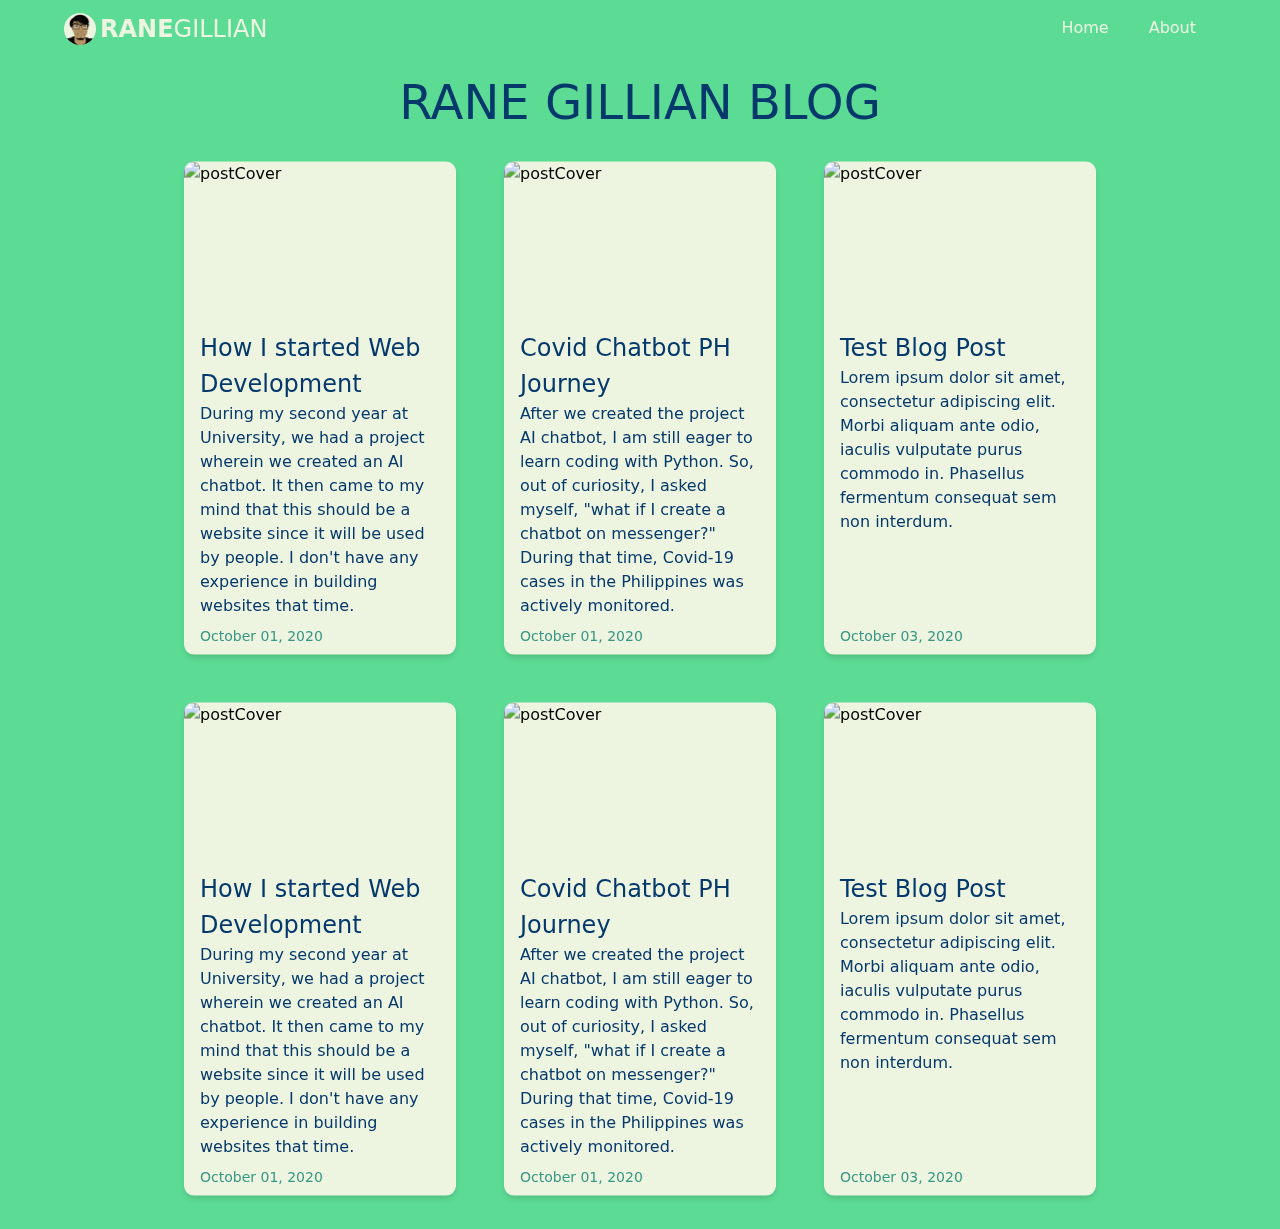
==== commit c379df01: "Deploy rgvillanueva28/blog to github.com/rgvillanueva28/blog.git:master" ====
--- a/index.html
+++ b/index.html
@@ -1 +1 @@
-<!DOCTYPE html><html><head><meta name="viewport" content="width=device-width"/><meta charSet="utf-8"/><title>RANE GILLIAN | BLOG</title><link rel="icon" href="/favicon.ico"/><meta name="next-head-count" content="4"/><link rel="preload" href="/_next/static/css/1f75998713784492570a.css" as="style"/><link rel="stylesheet" href="/_next/static/css/1f75998713784492570a.css" data-n-g=""/><noscript data-n-css="true"></noscript><link rel="preload" href="/_next/static/chunks/main-cf623a42e88897408aaa.js" as="script"/><link rel="preload" href="/_next/static/chunks/webpack-e067438c4cf4ef2ef178.js" as="script"/><link rel="preload" href="/_next/static/chunks/framework.cb05d56be993eb6b088a.js" as="script"/><link rel="preload" href="/_next/static/chunks/3ef630e34cd10ba68f9d468ac363ff81c534e1e9.b1b4058541fcfd6d9ff9.js" as="script"/><link rel="preload" href="/_next/static/chunks/pages/_app-b45901253d4af8151332.js" as="script"/><link rel="preload" href="/_next/static/chunks/05d954cf.2c08eb9ded6830269160.js" as="script"/><link rel="preload" href="/_next/static/chunks/2c3b9bffc7150b37a7b3810dfcf1c0b0fac2bd18.a85d7cbea64c0fa79b55.js" as="script"/><link rel="preload" href="/_next/static/chunks/pages/index-a9d8d430fd09ba196188.js" as="script"/></head><body><div id="__next"><div class="container" style="opacity:0;transform:translateY(-50px) translateZ(0)"><main class="container"><h2 class="text-center">RANE GILLIAN BLOG</h2><div class="flex flex-row flex-wrap mx-auto w-11/12 md:w-10/12 lg:w-9/12"><div class="flex flex-wrap w-full px-4 py-6 md:w-1/2 lg:w-1/3"><a href="/posts/how-i-started-web-development"><div class="flex flex-col items-stretch min-h-full pb-2 bg-white shadow-md overflow-hidden" style="border-radius:10px"><div class=""><img src="https://res.cloudinary.com/rgv/image/upload/v1601702887/small_68747470733a2f2f692e6962622e636f2f7858576e5842792f6c6f676f3132332e6a7067_aa1da6a2c9.jpg" alt="postCover" class="object-cover w-full h-full md:h-48 lg:h-32 xl:h-40"/></div><div class="px-4 py-2 text-accent-mid h-full"><h5 class="font-medium ">How I started Web Development</h5><p class="">During my second year at University, we had a project wherein we created an AI chatbot. It then came to my mind that this should be a website since it will be used by people. I don&#x27;t have any experience in building websites that time.</p></div><p class="font-light px-4 text-sm text-gray-600 mt-auto">October 01, 2020</p></div></a></div><div class="flex flex-wrap w-full px-4 py-6 md:w-1/2 lg:w-1/3"><a href="/posts/covid-chatbot-ph-journey"><div class="flex flex-col items-stretch min-h-full pb-2 bg-white shadow-md overflow-hidden" style="border-radius:10px"><div class=""><img src="https://res.cloudinary.com/rgv/image/upload/v1601702914/small_91296700_114223073557210_3956874179197796352_o_9fa8b4eb9a.png" alt="postCover" class="object-cover w-full h-full md:h-48 lg:h-32 xl:h-40"/></div><div class="px-4 py-2 text-accent-mid h-full"><h5 class="font-medium ">Covid Chatbot PH Journey</h5><p class="">After we created the project AI chatbot, I am still eager to learn coding with Python. So, out of curiosity, I asked myself, &quot;what if I create a chatbot on messenger?&quot; During that time, Covid-19 cases in the Philippines was actively monitored.</p></div><p class="font-light px-4 text-sm text-gray-600 mt-auto">October 01, 2020</p></div></a></div><div class="flex flex-wrap w-full px-4 py-6 md:w-1/2 lg:w-1/3"><a href="/posts/test-blog-post"><div class="flex flex-col items-stretch min-h-full pb-2 bg-white shadow-md overflow-hidden" style="border-radius:10px"><div class=""><img src="https://res.cloudinary.com/rgv/image/upload/v1601726298/small_Wallpaper_FHD_1920_X1080_PNG_0bcac1a6b8.png" alt="postCover" class="object-cover w-full h-full md:h-48 lg:h-32 xl:h-40"/></div><div class="px-4 py-2 text-accent-mid h-full"><h5 class="font-medium ">Test Blog Post</h5><p class="">Lorem ipsum dolor sit amet, consectetur adipiscing elit. Morbi aliquam ante odio, iaculis vulputate purus commodo in. Phasellus fermentum consequat sem non interdum.</p></div><p class="font-light px-4 text-sm text-gray-600 mt-auto">October 03, 2020</p></div></a></div></div></main></div></div><script id="__NEXT_DATA__" type="application/json">{"props":{"pageProps":{"posts":[{"id":1,"title":"How I started Web Development","content":"During my second year at University, we had a project wherein we created an AI chatbot. It then came to my mind that this should be a website since it will be used by people. I don't have any experience in building websites that time. I only know basic html and no CSS or Javascript. But! I was very obsessed with Python that time, since it was the only language that was taught to us.\n\nIn the beginning, I created an Deep Learning chatbot which is on console or terminal only. When I finally made the thing work, I researched if it is possible to create websites using python. I then learned about Django Framework which is a very popular framework but on backend. My groupmate has a template for a website so we used it and tweaked it a bit.\n\nI was very slow in creating the project since I am not also very good in Python. However, I am enjoying it since I am learning, not only Django, but also Javascript.\n\nI was enjoying much that after the project is functional, I also added a voice functionality for the chatbot. If I'm not mistaken, almost half of the time creating the project was on the voice functionality. I never thought of surrendering that time since I am very eager to learn.\nWe successfully made the project in time and received a high grade for it. You can check our project in github using [this link](https://github.com/CoDev-20/Covid19Chatbot).","excerpt":"During my second year at University, we had a project wherein we created an AI chatbot. It then came to my mind that this should be a website since it will be used by people. I don't have any experience in building websites that time.","date":"2020-10-01T14:25:00.000Z","slug":"how-i-started-web-development","author":{"id":1,"name":"Rane Gillian Villanueva","created_at":"2020-10-01T14:09:50.912Z","updated_at":"2020-10-03T05:27:41.040Z","picture":{"id":5,"name":"ME cartoon (2).jpg","alternativeText":"","caption":"","width":1050,"height":1050,"formats":{"large":{"ext":".jpg","url":"https://res.cloudinary.com/rgv/image/upload/v1601701961/large_ME_cartoon_2_781a382676.jpg","hash":"large_ME_cartoon_2_781a382676","mime":"image/jpeg","name":"large_ME cartoon (2).jpg","path":null,"size":50.52,"width":1000,"height":1000,"provider_metadata":{"public_id":"large_ME_cartoon_2_781a382676","resource_type":"image"}},"small":{"ext":".jpg","url":"https://res.cloudinary.com/rgv/image/upload/v1601701964/small_ME_cartoon_2_781a382676.jpg","hash":"small_ME_cartoon_2_781a382676","mime":"image/jpeg","name":"small_ME cartoon (2).jpg","path":null,"size":20.48,"width":500,"height":500,"provider_metadata":{"public_id":"small_ME_cartoon_2_781a382676","resource_type":"image"}},"medium":{"ext":".jpg","url":"https://res.cloudinary.com/rgv/image/upload/v1601701963/medium_ME_cartoon_2_781a382676.jpg","hash":"medium_ME_cartoon_2_781a382676","mime":"image/jpeg","name":"medium_ME cartoon (2).jpg","path":null,"size":35,"width":750,"height":750,"provider_metadata":{"public_id":"medium_ME_cartoon_2_781a382676","resource_type":"image"}},"thumbnail":{"ext":".jpg","url":"https://res.cloudinary.com/rgv/image/upload/v1601701960/thumbnail_ME_cartoon_2_781a382676.jpg","hash":"thumbnail_ME_cartoon_2_781a382676","mime":"image/jpeg","name":"thumbnail_ME cartoon (2).jpg","path":null,"size":4.57,"width":156,"height":156,"provider_metadata":{"public_id":"thumbnail_ME_cartoon_2_781a382676","resource_type":"image"}}},"hash":"ME_cartoon_2_781a382676","ext":".jpg","mime":"image/jpeg","size":53.06,"url":"https://res.cloudinary.com/rgv/image/upload/v1601701958/ME_cartoon_2_781a382676.jpg","previewUrl":null,"provider":"cloudinary","provider_metadata":{"public_id":"ME_cartoon_2_781a382676","resource_type":"image"},"created_at":"2020-10-03T05:12:44.749Z","updated_at":"2020-10-03T05:12:49.984Z"}},"status":"published","created_at":"2020-10-01T14:25:23.538Z","updated_at":"2020-10-03T05:28:17.499Z","coverImage":[{"id":6,"name":"68747470733a2f2f692e6962622e636f2f7858576e5842792f6c6f676f3132332e6a7067.jpg","alternativeText":"","caption":"","width":900,"height":900,"formats":{"small":{"ext":".jpg","url":"https://res.cloudinary.com/rgv/image/upload/v1601702887/small_68747470733a2f2f692e6962622e636f2f7858576e5842792f6c6f676f3132332e6a7067_aa1da6a2c9.jpg","hash":"small_68747470733a2f2f692e6962622e636f2f7858576e5842792f6c6f676f3132332e6a7067_aa1da6a2c9","mime":"image/jpeg","name":"small_68747470733a2f2f692e6962622e636f2f7858576e5842792f6c6f676f3132332e6a7067.jpg","path":null,"size":23.56,"width":500,"height":500,"provider_metadata":{"public_id":"small_68747470733a2f2f692e6962622e636f2f7858576e5842792f6c6f676f3132332e6a7067_aa1da6a2c9","resource_type":"image"}},"medium":{"ext":".jpg","url":"https://res.cloudinary.com/rgv/image/upload/v1601702887/medium_68747470733a2f2f692e6962622e636f2f7858576e5842792f6c6f676f3132332e6a7067_aa1da6a2c9.jpg","hash":"medium_68747470733a2f2f692e6962622e636f2f7858576e5842792f6c6f676f3132332e6a7067_aa1da6a2c9","mime":"image/jpeg","name":"medium_68747470733a2f2f692e6962622e636f2f7858576e5842792f6c6f676f3132332e6a7067.jpg","path":null,"size":37.64,"width":750,"height":750,"provider_metadata":{"public_id":"medium_68747470733a2f2f692e6962622e636f2f7858576e5842792f6c6f676f3132332e6a7067_aa1da6a2c9","resource_type":"image"}},"thumbnail":{"ext":".jpg","url":"https://res.cloudinary.com/rgv/image/upload/v1601702887/thumbnail_68747470733a2f2f692e6962622e636f2f7858576e5842792f6c6f676f3132332e6a7067_aa1da6a2c9.jpg","hash":"thumbnail_68747470733a2f2f692e6962622e636f2f7858576e5842792f6c6f676f3132332e6a7067_aa1da6a2c9","mime":"image/jpeg","name":"thumbnail_68747470733a2f2f692e6962622e636f2f7858576e5842792f6c6f676f3132332e6a7067.jpg","path":null,"size":5.86,"width":156,"height":156,"provider_metadata":{"public_id":"thumbnail_68747470733a2f2f692e6962622e636f2f7858576e5842792f6c6f676f3132332e6a7067_aa1da6a2c9","resource_type":"image"}}},"hash":"68747470733a2f2f692e6962622e636f2f7858576e5842792f6c6f676f3132332e6a7067_aa1da6a2c9","ext":".jpg","mime":"image/jpeg","size":42.71,"url":"https://res.cloudinary.com/rgv/image/upload/v1601702886/68747470733a2f2f692e6962622e636f2f7858576e5842792f6c6f676f3132332e6a7067_aa1da6a2c9.jpg","previewUrl":null,"provider":"cloudinary","provider_metadata":{"public_id":"68747470733a2f2f692e6962622e636f2f7858576e5842792f6c6f676f3132332e6a7067_aa1da6a2c9","resource_type":"image"},"created_at":"2020-10-03T05:28:08.107Z","updated_at":"2020-10-03T05:28:08.160Z"}],"categories":[]},{"id":2,"title":"Covid Chatbot PH Journey","content":"After we created the project AI chatbot, I am still eager to learn coding with Python. So, out of curiosity, I asked myself, \"what if I create a chatbot on messenger?\" During that time, Covid-19 cases in the Philippines was actively monitored. So, I hunt for available APIs that time but I can't find any.\n\nHowever, there was this one website which provides data about Covid-19 in the Philippines which is from the Department of Health (DOH). I examined the website using the google chrome developer tools (I always refer to this as inspect element) to try and find possible source for the data. I clicked all the items under network tab until I found out the source of the data. I wasn't expecting it at all since I was just tinkering around. I then used this API for my version 1 which is I think created using [ArcGIS](https://www.arcgis.com/index.html). After sometime, the API was taken down by the DOH. I don't know the reason but I think that too many API calls or traffic was on the server. I knew that I am only borrowing the API so I fetch data only once a day since DOH only updates once a day.\n\nThe need for version 2 with a new data source arises. The search for new source of data has commenced.  I found [https://coronavirus-ph-api.herokuapp.com/](https://coronavirus-ph-api.herokuapp.com/) and [https://covid19.mathdro.id/](https://covid19.mathdro.id/) and used them. Unlike the data source for version 1, the new data source does not have data on the Persons under Monitor (PUM) and Persons under Investigation (PUI), so I removed them. I added a new feature for version 2 which is Region.\n\nEventually, I sticked only to a single data source which is [https://coronavirus-ph-api.herokuapp.com/](https://coronavirus-ph-api.herokuapp.com/). I added new features which is rates, and fresh cases. I called this changed version 3.\n\nThe DOH again changed their public data source which is a dependency for the version 3 data source. The search for new data source has again commenced. I eventually sticked to [https://disease.sh/](https://disease.sh/) as the new and current data source. Many features are also added which includes active cases, critical cases, tests conducted, total, and per million.\n\nYou can check the project on [this link](https://covid-chatbot-ph.herokuapp.com/).","excerpt":"After we created the project AI chatbot, I am still eager to learn coding with Python. So, out of curiosity, I asked myself, \"what if I create a chatbot on messenger?\" During that time, Covid-19 cases in the Philippines was actively monitored.","date":"2020-10-01T14:50:00.000Z","slug":"covid-chatbot-ph-journey","author":{"id":1,"name":"Rane Gillian Villanueva","created_at":"2020-10-01T14:09:50.912Z","updated_at":"2020-10-03T05:27:41.040Z","picture":{"id":5,"name":"ME cartoon (2).jpg","alternativeText":"","caption":"","width":1050,"height":1050,"formats":{"large":{"ext":".jpg","url":"https://res.cloudinary.com/rgv/image/upload/v1601701961/large_ME_cartoon_2_781a382676.jpg","hash":"large_ME_cartoon_2_781a382676","mime":"image/jpeg","name":"large_ME cartoon (2).jpg","path":null,"size":50.52,"width":1000,"height":1000,"provider_metadata":{"public_id":"large_ME_cartoon_2_781a382676","resource_type":"image"}},"small":{"ext":".jpg","url":"https://res.cloudinary.com/rgv/image/upload/v1601701964/small_ME_cartoon_2_781a382676.jpg","hash":"small_ME_cartoon_2_781a382676","mime":"image/jpeg","name":"small_ME cartoon (2).jpg","path":null,"size":20.48,"width":500,"height":500,"provider_metadata":{"public_id":"small_ME_cartoon_2_781a382676","resource_type":"image"}},"medium":{"ext":".jpg","url":"https://res.cloudinary.com/rgv/image/upload/v1601701963/medium_ME_cartoon_2_781a382676.jpg","hash":"medium_ME_cartoon_2_781a382676","mime":"image/jpeg","name":"medium_ME cartoon (2).jpg","path":null,"size":35,"width":750,"height":750,"provider_metadata":{"public_id":"medium_ME_cartoon_2_781a382676","resource_type":"image"}},"thumbnail":{"ext":".jpg","url":"https://res.cloudinary.com/rgv/image/upload/v1601701960/thumbnail_ME_cartoon_2_781a382676.jpg","hash":"thumbnail_ME_cartoon_2_781a382676","mime":"image/jpeg","name":"thumbnail_ME cartoon (2).jpg","path":null,"size":4.57,"width":156,"height":156,"provider_metadata":{"public_id":"thumbnail_ME_cartoon_2_781a382676","resource_type":"image"}}},"hash":"ME_cartoon_2_781a382676","ext":".jpg","mime":"image/jpeg","size":53.06,"url":"https://res.cloudinary.com/rgv/image/upload/v1601701958/ME_cartoon_2_781a382676.jpg","previewUrl":null,"provider":"cloudinary","provider_metadata":{"public_id":"ME_cartoon_2_781a382676","resource_type":"image"},"created_at":"2020-10-03T05:12:44.749Z","updated_at":"2020-10-03T05:12:49.984Z"}},"status":"published","created_at":"2020-10-01T14:52:32.531Z","updated_at":"2020-10-03T05:28:37.864Z","coverImage":[{"id":7,"name":"91296700_114223073557210_3956874179197796352_o.png","alternativeText":"","caption":"","width":1024,"height":1024,"formats":{"large":{"ext":".png","url":"https://res.cloudinary.com/rgv/image/upload/v1601702913/large_91296700_114223073557210_3956874179197796352_o_9fa8b4eb9a.png","hash":"large_91296700_114223073557210_3956874179197796352_o_9fa8b4eb9a","mime":"image/png","name":"large_91296700_114223073557210_3956874179197796352_o.png","path":null,"size":982.34,"width":1000,"height":1000,"provider_metadata":{"public_id":"large_91296700_114223073557210_3956874179197796352_o_9fa8b4eb9a","resource_type":"image"}},"small":{"ext":".png","url":"https://res.cloudinary.com/rgv/image/upload/v1601702914/small_91296700_114223073557210_3956874179197796352_o_9fa8b4eb9a.png","hash":"small_91296700_114223073557210_3956874179197796352_o_9fa8b4eb9a","mime":"image/png","name":"small_91296700_114223073557210_3956874179197796352_o.png","path":null,"size":279.82,"width":500,"height":500,"provider_metadata":{"public_id":"small_91296700_114223073557210_3956874179197796352_o_9fa8b4eb9a","resource_type":"image"}},"medium":{"ext":".png","url":"https://res.cloudinary.com/rgv/image/upload/v1601702913/medium_91296700_114223073557210_3956874179197796352_o_9fa8b4eb9a.png","hash":"medium_91296700_114223073557210_3956874179197796352_o_9fa8b4eb9a","mime":"image/png","name":"medium_91296700_114223073557210_3956874179197796352_o.png","path":null,"size":619.33,"width":750,"height":750,"provider_metadata":{"public_id":"medium_91296700_114223073557210_3956874179197796352_o_9fa8b4eb9a","resource_type":"image"}},"thumbnail":{"ext":".png","url":"https://res.cloudinary.com/rgv/image/upload/v1601702912/thumbnail_91296700_114223073557210_3956874179197796352_o_9fa8b4eb9a.png","hash":"thumbnail_91296700_114223073557210_3956874179197796352_o_9fa8b4eb9a","mime":"image/png","name":"thumbnail_91296700_114223073557210_3956874179197796352_o.png","path":null,"size":38.95,"width":156,"height":156,"provider_metadata":{"public_id":"thumbnail_91296700_114223073557210_3956874179197796352_o_9fa8b4eb9a","resource_type":"image"}}},"hash":"91296700_114223073557210_3956874179197796352_o_9fa8b4eb9a","ext":".png","mime":"image/png","size":946.32,"url":"https://res.cloudinary.com/rgv/image/upload/v1601702912/91296700_114223073557210_3956874179197796352_o_9fa8b4eb9a.png","previewUrl":null,"provider":"cloudinary","provider_metadata":{"public_id":"91296700_114223073557210_3956874179197796352_o_9fa8b4eb9a","resource_type":"image"},"created_at":"2020-10-03T05:28:34.778Z","updated_at":"2020-10-03T05:28:34.854Z"}],"categories":[{"id":1,"category":"Python","created_at":"2020-10-02T13:07:56.133Z","updated_at":"2020-10-02T13:07:58.078Z"}]},{"id":3,"title":"Test Blog Post","content":"Lorem ipsum dolor sit amet, consectetur adipiscing elit. Morbi aliquam ante odio, iaculis vulputate purus commodo in. Phasellus fermentum consequat sem non interdum. Suspendisse potenti. Aenean venenatis quam est, vel iaculis tortor vehicula at. Orci varius natoque penatibus et magnis dis parturient montes,\n\n# H1\nLorem ipsum **dolor sit amet**, *consectetur adipiscing elit*. Morbi aliquam ante odio, iaculis vulputate purus commodo in. Phasellus fermentum consequat sem non interdum. Suspendisse potenti. Aenean venenatis quam est, vel iaculis tortor vehicula at. Orci varius natoque penatibus et magnis dis parturient montes, nascetur ridiculus mus. Etiam semper, est non pretium egestas, sem eros vulputate orci, quis eleifend orci lorem quis velit.\u003cu\u003e Vivamus sit amet sagittis ex.\u003c/u\u003e\n\n## [Website](https://ranegillian.me)\n\u003e Quote Lorem ipsum dolor sit amet, consectetur adipiscing elit. Morbi aliquam ante odio, iaculis vulputate purus commodo in. Phasellus fermentum consequat sem non interdum.\n\n\n```\nimport code from \"strapi\";\n\nexport default function test() {\n  return ()\n}\n```\n- a\n- b\n- v\n","excerpt":"Lorem ipsum dolor sit amet, consectetur adipiscing elit. Morbi aliquam ante odio, iaculis vulputate purus commodo in. Phasellus fermentum consequat sem non interdum.","date":"2020-10-03T11:58:00.000Z","slug":"test-blog-post","author":{"id":1,"name":"Rane Gillian Villanueva","created_at":"2020-10-01T14:09:50.912Z","updated_at":"2020-10-03T05:27:41.040Z","picture":{"id":5,"name":"ME cartoon (2).jpg","alternativeText":"","caption":"","width":1050,"height":1050,"formats":{"large":{"ext":".jpg","url":"https://res.cloudinary.com/rgv/image/upload/v1601701961/large_ME_cartoon_2_781a382676.jpg","hash":"large_ME_cartoon_2_781a382676","mime":"image/jpeg","name":"large_ME cartoon (2).jpg","path":null,"size":50.52,"width":1000,"height":1000,"provider_metadata":{"public_id":"large_ME_cartoon_2_781a382676","resource_type":"image"}},"small":{"ext":".jpg","url":"https://res.cloudinary.com/rgv/image/upload/v1601701964/small_ME_cartoon_2_781a382676.jpg","hash":"small_ME_cartoon_2_781a382676","mime":"image/jpeg","name":"small_ME cartoon (2).jpg","path":null,"size":20.48,"width":500,"height":500,"provider_metadata":{"public_id":"small_ME_cartoon_2_781a382676","resource_type":"image"}},"medium":{"ext":".jpg","url":"https://res.cloudinary.com/rgv/image/upload/v1601701963/medium_ME_cartoon_2_781a382676.jpg","hash":"medium_ME_cartoon_2_781a382676","mime":"image/jpeg","name":"medium_ME cartoon (2).jpg","path":null,"size":35,"width":750,"height":750,"provider_metadata":{"public_id":"medium_ME_cartoon_2_781a382676","resource_type":"image"}},"thumbnail":{"ext":".jpg","url":"https://res.cloudinary.com/rgv/image/upload/v1601701960/thumbnail_ME_cartoon_2_781a382676.jpg","hash":"thumbnail_ME_cartoon_2_781a382676","mime":"image/jpeg","name":"thumbnail_ME cartoon (2).jpg","path":null,"size":4.57,"width":156,"height":156,"provider_metadata":{"public_id":"thumbnail_ME_cartoon_2_781a382676","resource_type":"image"}}},"hash":"ME_cartoon_2_781a382676","ext":".jpg","mime":"image/jpeg","size":53.06,"url":"https://res.cloudinary.com/rgv/image/upload/v1601701958/ME_cartoon_2_781a382676.jpg","previewUrl":null,"provider":"cloudinary","provider_metadata":{"public_id":"ME_cartoon_2_781a382676","resource_type":"image"},"created_at":"2020-10-03T05:12:44.749Z","updated_at":"2020-10-03T05:12:49.984Z"}},"status":"published","created_at":"2020-10-03T11:58:50.434Z","updated_at":"2020-10-03T11:58:50.463Z","coverImage":[{"id":8,"name":"Wallpaper FHD_1920X1080_PNG.png","alternativeText":"","caption":"","width":1920,"height":1080,"formats":{"large":{"ext":".png","url":"https://res.cloudinary.com/rgv/image/upload/v1601726297/large_Wallpaper_FHD_1920_X1080_PNG_0bcac1a6b8.png","hash":"large_Wallpaper_FHD_1920_X1080_PNG_0bcac1a6b8","mime":"image/png","name":"large_Wallpaper FHD_1920X1080_PNG.png","path":null,"size":729.72,"width":1000,"height":563,"provider_metadata":{"public_id":"large_Wallpaper_FHD_1920_X1080_PNG_0bcac1a6b8","resource_type":"image"}},"small":{"ext":".png","url":"https://res.cloudinary.com/rgv/image/upload/v1601726298/small_Wallpaper_FHD_1920_X1080_PNG_0bcac1a6b8.png","hash":"small_Wallpaper_FHD_1920_X1080_PNG_0bcac1a6b8","mime":"image/png","name":"small_Wallpaper FHD_1920X1080_PNG.png","path":null,"size":226.04,"width":500,"height":281,"provider_metadata":{"public_id":"small_Wallpaper_FHD_1920_X1080_PNG_0bcac1a6b8","resource_type":"image"}},"medium":{"ext":".png","url":"https://res.cloudinary.com/rgv/image/upload/v1601726297/medium_Wallpaper_FHD_1920_X1080_PNG_0bcac1a6b8.png","hash":"medium_Wallpaper_FHD_1920_X1080_PNG_0bcac1a6b8","mime":"image/png","name":"medium_Wallpaper FHD_1920X1080_PNG.png","path":null,"size":449.09,"width":750,"height":422,"provider_metadata":{"public_id":"medium_Wallpaper_FHD_1920_X1080_PNG_0bcac1a6b8","resource_type":"image"}},"thumbnail":{"ext":".png","url":"https://res.cloudinary.com/rgv/image/upload/v1601726296/thumbnail_Wallpaper_FHD_1920_X1080_PNG_0bcac1a6b8.png","hash":"thumbnail_Wallpaper_FHD_1920_X1080_PNG_0bcac1a6b8","mime":"image/png","name":"thumbnail_Wallpaper FHD_1920X1080_PNG.png","path":null,"size":68.24,"width":245,"height":138,"provider_metadata":{"public_id":"thumbnail_Wallpaper_FHD_1920_X1080_PNG_0bcac1a6b8","resource_type":"image"}}},"hash":"Wallpaper_FHD_1920_X1080_PNG_0bcac1a6b8","ext":".png","mime":"image/png","size":1787.57,"url":"https://res.cloudinary.com/rgv/image/upload/v1601726295/Wallpaper_FHD_1920_X1080_PNG_0bcac1a6b8.png","previewUrl":null,"provider":"cloudinary","provider_metadata":{"public_id":"Wallpaper_FHD_1920_X1080_PNG_0bcac1a6b8","resource_type":"image"},"created_at":"2020-10-03T11:58:18.465Z","updated_at":"2020-10-03T11:58:18.518Z"}],"categories":[{"id":1,"category":"Python","created_at":"2020-10-02T13:07:56.133Z","updated_at":"2020-10-02T13:07:58.078Z"}]}]},"__N_SSG":true},"page":"/","query":{},"buildId":"MZ5_SVn1vCvGv-ElxR3C2","nextExport":false,"isFallback":false,"gsp":true}</script><script nomodule="" src="/_next/static/chunks/polyfills-a98cee78eb8282e29fb6.js"></script><script src="/_next/static/chunks/main-cf623a42e88897408aaa.js" async=""></script><script src="/_next/static/chunks/webpack-e067438c4cf4ef2ef178.js" async=""></script><script src="/_next/static/chunks/framework.cb05d56be993eb6b088a.js" async=""></script><script src="/_next/static/chunks/3ef630e34cd10ba68f9d468ac363ff81c534e1e9.b1b4058541fcfd6d9ff9.js" async=""></script><script src="/_next/static/chunks/pages/_app-b45901253d4af8151332.js" async=""></script><script src="/_next/static/chunks/05d954cf.2c08eb9ded6830269160.js" async=""></script><script src="/_next/static/chunks/2c3b9bffc7150b37a7b3810dfcf1c0b0fac2bd18.a85d7cbea64c0fa79b55.js" async=""></script><script src="/_next/static/chunks/pages/index-a9d8d430fd09ba196188.js" async=""></script><script src="/_next/static/MZ5_SVn1vCvGv-ElxR3C2/_buildManifest.js" async=""></script><script src="/_next/static/MZ5_SVn1vCvGv-ElxR3C2/_ssgManifest.js" async=""></script></body></html>+<!DOCTYPE html><html><head><meta name="viewport" content="width=device-width"/><meta charSet="utf-8"/><link rel="icon" href="/favicon.ico"/><meta name="description" content="Personal website of Rane Gillian created with Next.JS"/><link href="https://fonts.googleapis.com/icon?family=Material+Icons" rel="stylesheet"/><title>RANE GILLIAN | BLOG</title><link rel="icon" href="/favicon.ico"/><meta name="next-head-count" content="7"/><link rel="preload" href="/_next/static/css/0a3a9d7c90bf4813f076.css" as="style"/><link rel="stylesheet" href="/_next/static/css/0a3a9d7c90bf4813f076.css" data-n-g=""/><noscript data-n-css="true"></noscript><link rel="preload" href="/_next/static/chunks/main-e11e3e445f976f694549.js" as="script"/><link rel="preload" href="/_next/static/chunks/webpack-e067438c4cf4ef2ef178.js" as="script"/><link rel="preload" href="/_next/static/chunks/framework.9ec1f7868b3e9d138cdd.js" as="script"/><link rel="preload" href="/_next/static/chunks/commons.cb82874e43d6dd0d0fae.js" as="script"/><link rel="preload" href="/_next/static/chunks/pages/_app-88ac5d78073091828128.js" as="script"/><link rel="preload" href="/_next/static/chunks/1bfc9850.0f7772418867ee6c9efb.js" as="script"/><link rel="preload" href="/_next/static/chunks/05d954cf.f9e51185279961c1d743.js" as="script"/><link rel="preload" href="/_next/static/chunks/2c3b9bffc7150b37a7b3810dfcf1c0b0fac2bd18.e319983fdcc39102d831.js" as="script"/><link rel="preload" href="/_next/static/chunks/pages/index-df67df1c90e4c7f14c6f.js" as="script"/></head><body><div id="__next"><header id="header" class="fixed w-full lg:px-16 px-6 lg:py-0 py-2 flex flex-wrap items-center transition duration-200 z-50  bg-transparent"><div class="flex-1 flex justify-between items-center text-foreground"><a class="fill-current" href="/"><img class="bg-foreground rounded-full" src="/logo.png" width="32" height="32"/></a><div class="m-0 mr-auto p-0 pl-1 my-auto"><h1 class="ranegillian text-2xl text-foreground"><strong>RANE</strong>GILLIAN</h1></div></div><div class="transition duration-200 cursor-pointer lg:hidden  focus:outline-none hover:bg-accent-light hover:text-dark border border-transparent hover:border-dark rounded-md p-1 py-3 relative" style="min-height:42px;min-width:42px" id="toggle-menu"><div class="container"><div class="absolute" style="top:4px"><svg stroke="currentColor" fill="currentColor" stroke-width="0" viewBox="0 0 448 512" style="color:#EEF4ED;on-top:" color="#EEF4ED" size="32" height="32" width="32" xmlns="http://www.w3.org/2000/svg"><path d="M16 132h416c8.837 0 16-7.163 16-16V76c0-8.837-7.163-16-16-16H16C7.163 60 0 67.163 0 76v40c0 8.837 7.163 16 16 16zm0 160h416c8.837 0 16-7.163 16-16v-40c0-8.837-7.163-16-16-16H16c-8.837 0-16 7.163-16 16v40c0 8.837 7.163 16 16 16zm0 160h416c8.837 0 16-7.163 16-16v-40c0-8.837-7.163-16-16-16H16c-8.837 0-16 7.163-16 16v40c0 8.837 7.163 16 16 16z"></path></svg></div></div></div><div style="on-top:" class="lg:flex lg:items-center lg:w-auto w-full text-foreground lg:h-auto" id="menu"><nav class="invisible lg:visible"><ul class="lg:flex items-center justify-between text-base pt-4 lg:pt-0"><li><a class="transition duration-200 lg:py-4 py-3 px-5 block border-b-2 border-transparent hover:text-dark hover:border-dark hover:bg-accent-light " href="/">Home</a></li><li><a class="transition duration-200 lg:py-4 py-3 px-5 block border-b-2 border-transparent hover:text-dark hover:border-dark hover:bg-accent-light " href="/about">About</a></li></ul></nav></div></header><div class="pt-16" style="opacity:0;transform:translateY(-100px) translateZ(0)"><div class="container" style="opacity:0;transform:translateY(-50px) translateZ(0)"><main class="container"><h2 class="text-center text-dark">RANE GILLIAN BLOG</h2><div class="flex flex-row flex-wrap mx-auto w-11/12 md:w-10/12 lg:w-9/12"><div class="flex flex-wrap w-full px-6 py-6 md:w-1/2 lg:w-1/3 "><a href="/posts/how-i-started-web-development"><div class="flex flex-col items-stretch min-h-full pb-2 bg-foreground shadow-md overflow-hidden" style="border-radius:10px"><div class=""><img src="https://res.cloudinary.com/rgv/image/upload/v1601702887/small_68747470733a2f2f692e6962622e636f2f7858576e5842792f6c6f676f3132332e6a7067_aa1da6a2c9.jpg" alt="postCover" class="object-cover w-full h-full md:h-48 lg:h-32 xl:h-40"/></div><div class="px-4 py-2 text-dark h-full"><h5 class="font-medium ">How I started Web Development</h5><p class="">During my second year at University, we had a project wherein we created an AI chatbot. It then came to my mind that this should be a website since it will be used by people. I don&#x27;t have any experience in building websites that time.</p></div><p class="font-light px-4 text-sm text-accent-dark mt-auto">October 01, 2020</p></div></a></div><div class="flex flex-wrap w-full px-6 py-6 md:w-1/2 lg:w-1/3 "><a href="/posts/covid-chatbot-ph-journey"><div class="flex flex-col items-stretch min-h-full pb-2 bg-foreground shadow-md overflow-hidden" style="border-radius:10px"><div class=""><img src="https://res.cloudinary.com/rgv/image/upload/v1601702914/small_91296700_114223073557210_3956874179197796352_o_9fa8b4eb9a.png" alt="postCover" class="object-cover w-full h-full md:h-48 lg:h-32 xl:h-40"/></div><div class="px-4 py-2 text-dark h-full"><h5 class="font-medium ">Covid Chatbot PH Journey</h5><p class="">After we created the project AI chatbot, I am still eager to learn coding with Python. So, out of curiosity, I asked myself, &quot;what if I create a chatbot on messenger?&quot; During that time, Covid-19 cases in the Philippines was actively monitored.</p></div><p class="font-light px-4 text-sm text-accent-dark mt-auto">October 01, 2020</p></div></a></div><div class="flex flex-wrap w-full px-6 py-6 md:w-1/2 lg:w-1/3 "><a href="/posts/test-blog-post"><div class="flex flex-col items-stretch min-h-full pb-2 bg-foreground shadow-md overflow-hidden" style="border-radius:10px"><div class=""><img src="https://res.cloudinary.com/rgv/image/upload/v1601726298/small_Wallpaper_FHD_1920_X1080_PNG_0bcac1a6b8.png" alt="postCover" class="object-cover w-full h-full md:h-48 lg:h-32 xl:h-40"/></div><div class="px-4 py-2 text-dark h-full"><h5 class="font-medium ">Test Blog Post</h5><p class="">Lorem ipsum dolor sit amet, consectetur adipiscing elit. Morbi aliquam ante odio, iaculis vulputate purus commodo in. Phasellus fermentum consequat sem non interdum.</p></div><p class="font-light px-4 text-sm text-accent-dark mt-auto">October 03, 2020</p></div></a></div><div class="flex flex-wrap w-full px-6 py-6 md:w-1/2 lg:w-1/3 "><a href="/posts/how-i-started-web-development"><div class="flex flex-col items-stretch min-h-full pb-2 bg-foreground shadow-md overflow-hidden" style="border-radius:10px"><div class=""><img src="https://res.cloudinary.com/rgv/image/upload/v1601702887/small_68747470733a2f2f692e6962622e636f2f7858576e5842792f6c6f676f3132332e6a7067_aa1da6a2c9.jpg" alt="postCover" class="object-cover w-full h-full md:h-48 lg:h-32 xl:h-40"/></div><div class="px-4 py-2 text-dark h-full"><h5 class="font-medium ">How I started Web Development</h5><p class="">During my second year at University, we had a project wherein we created an AI chatbot. It then came to my mind that this should be a website since it will be used by people. I don&#x27;t have any experience in building websites that time.</p></div><p class="font-light px-4 text-sm text-accent-dark mt-auto">October 01, 2020</p></div></a></div><div class="flex flex-wrap w-full px-6 py-6 md:w-1/2 lg:w-1/3 "><a href="/posts/covid-chatbot-ph-journey"><div class="flex flex-col items-stretch min-h-full pb-2 bg-foreground shadow-md overflow-hidden" style="border-radius:10px"><div class=""><img src="https://res.cloudinary.com/rgv/image/upload/v1601702914/small_91296700_114223073557210_3956874179197796352_o_9fa8b4eb9a.png" alt="postCover" class="object-cover w-full h-full md:h-48 lg:h-32 xl:h-40"/></div><div class="px-4 py-2 text-dark h-full"><h5 class="font-medium ">Covid Chatbot PH Journey</h5><p class="">After we created the project AI chatbot, I am still eager to learn coding with Python. So, out of curiosity, I asked myself, &quot;what if I create a chatbot on messenger?&quot; During that time, Covid-19 cases in the Philippines was actively monitored.</p></div><p class="font-light px-4 text-sm text-accent-dark mt-auto">October 01, 2020</p></div></a></div><div class="flex flex-wrap w-full px-6 py-6 md:w-1/2 lg:w-1/3 "><a href="/posts/test-blog-post"><div class="flex flex-col items-stretch min-h-full pb-2 bg-foreground shadow-md overflow-hidden" style="border-radius:10px"><div class=""><img src="https://res.cloudinary.com/rgv/image/upload/v1601726298/small_Wallpaper_FHD_1920_X1080_PNG_0bcac1a6b8.png" alt="postCover" class="object-cover w-full h-full md:h-48 lg:h-32 xl:h-40"/></div><div class="px-4 py-2 text-dark h-full"><h5 class="font-medium ">Test Blog Post</h5><p class="">Lorem ipsum dolor sit amet, consectetur adipiscing elit. Morbi aliquam ante odio, iaculis vulputate purus commodo in. Phasellus fermentum consequat sem non interdum.</p></div><p class="font-light px-4 text-sm text-accent-dark mt-auto">October 03, 2020</p></div></a></div></div></main></div></div></div><script id="__NEXT_DATA__" type="application/json">{"props":{"pageProps":{"posts":[{"id":1,"title":"How I started Web Development","content":"During my second year at University, we had a project wherein we created an AI chatbot. It then came to my mind that this should be a website since it will be used by people. I don't have any experience in building websites that time. I only know basic html and no CSS or Javascript. But! I was very obsessed with Python that time, since it was the only language that was taught to us.\n\nIn the beginning, I created an Deep Learning chatbot which is on console or terminal only. When I finally made the thing work, I researched if it is possible to create websites using python. I then learned about Django Framework which is a very popular framework but on backend. My groupmate has a template for a website so we used it and tweaked it a bit.\n\nI was very slow in creating the project since I am not also very good in Python. However, I am enjoying it since I am learning, not only Django, but also Javascript.\n\nI was enjoying much that after the project is functional, I also added a voice functionality for the chatbot. If I'm not mistaken, almost half of the time creating the project was on the voice functionality. I never thought of surrendering that time since I am very eager to learn.\nWe successfully made the project in time and received a high grade for it. You can check our project in github using [this link](https://github.com/CoDev-20/Covid19Chatbot).","excerpt":"During my second year at University, we had a project wherein we created an AI chatbot. It then came to my mind that this should be a website since it will be used by people. I don't have any experience in building websites that time.","date":"2020-10-01T14:25:00.000Z","slug":"how-i-started-web-development","author":{"id":1,"name":"Rane Gillian Villanueva","created_at":"2020-10-01T14:09:50.912Z","updated_at":"2020-10-03T05:27:41.040Z","picture":{"id":5,"name":"ME cartoon (2).jpg","alternativeText":"","caption":"","width":1050,"height":1050,"formats":{"large":{"ext":".jpg","url":"https://res.cloudinary.com/rgv/image/upload/v1601701961/large_ME_cartoon_2_781a382676.jpg","hash":"large_ME_cartoon_2_781a382676","mime":"image/jpeg","name":"large_ME cartoon (2).jpg","path":null,"size":50.52,"width":1000,"height":1000,"provider_metadata":{"public_id":"large_ME_cartoon_2_781a382676","resource_type":"image"}},"small":{"ext":".jpg","url":"https://res.cloudinary.com/rgv/image/upload/v1601701964/small_ME_cartoon_2_781a382676.jpg","hash":"small_ME_cartoon_2_781a382676","mime":"image/jpeg","name":"small_ME cartoon (2).jpg","path":null,"size":20.48,"width":500,"height":500,"provider_metadata":{"public_id":"small_ME_cartoon_2_781a382676","resource_type":"image"}},"medium":{"ext":".jpg","url":"https://res.cloudinary.com/rgv/image/upload/v1601701963/medium_ME_cartoon_2_781a382676.jpg","hash":"medium_ME_cartoon_2_781a382676","mime":"image/jpeg","name":"medium_ME cartoon (2).jpg","path":null,"size":35,"width":750,"height":750,"provider_metadata":{"public_id":"medium_ME_cartoon_2_781a382676","resource_type":"image"}},"thumbnail":{"ext":".jpg","url":"https://res.cloudinary.com/rgv/image/upload/v1601701960/thumbnail_ME_cartoon_2_781a382676.jpg","hash":"thumbnail_ME_cartoon_2_781a382676","mime":"image/jpeg","name":"thumbnail_ME cartoon (2).jpg","path":null,"size":4.57,"width":156,"height":156,"provider_metadata":{"public_id":"thumbnail_ME_cartoon_2_781a382676","resource_type":"image"}}},"hash":"ME_cartoon_2_781a382676","ext":".jpg","mime":"image/jpeg","size":53.06,"url":"https://res.cloudinary.com/rgv/image/upload/v1601701958/ME_cartoon_2_781a382676.jpg","previewUrl":null,"provider":"cloudinary","provider_metadata":{"public_id":"ME_cartoon_2_781a382676","resource_type":"image"},"created_at":"2020-10-03T05:12:44.749Z","updated_at":"2020-10-03T05:12:49.984Z"}},"status":"published","created_at":"2020-10-01T14:25:23.538Z","updated_at":"2020-10-03T05:28:17.499Z","coverImage":[{"id":6,"name":"68747470733a2f2f692e6962622e636f2f7858576e5842792f6c6f676f3132332e6a7067.jpg","alternativeText":"","caption":"","width":900,"height":900,"formats":{"small":{"ext":".jpg","url":"https://res.cloudinary.com/rgv/image/upload/v1601702887/small_68747470733a2f2f692e6962622e636f2f7858576e5842792f6c6f676f3132332e6a7067_aa1da6a2c9.jpg","hash":"small_68747470733a2f2f692e6962622e636f2f7858576e5842792f6c6f676f3132332e6a7067_aa1da6a2c9","mime":"image/jpeg","name":"small_68747470733a2f2f692e6962622e636f2f7858576e5842792f6c6f676f3132332e6a7067.jpg","path":null,"size":23.56,"width":500,"height":500,"provider_metadata":{"public_id":"small_68747470733a2f2f692e6962622e636f2f7858576e5842792f6c6f676f3132332e6a7067_aa1da6a2c9","resource_type":"image"}},"medium":{"ext":".jpg","url":"https://res.cloudinary.com/rgv/image/upload/v1601702887/medium_68747470733a2f2f692e6962622e636f2f7858576e5842792f6c6f676f3132332e6a7067_aa1da6a2c9.jpg","hash":"medium_68747470733a2f2f692e6962622e636f2f7858576e5842792f6c6f676f3132332e6a7067_aa1da6a2c9","mime":"image/jpeg","name":"medium_68747470733a2f2f692e6962622e636f2f7858576e5842792f6c6f676f3132332e6a7067.jpg","path":null,"size":37.64,"width":750,"height":750,"provider_metadata":{"public_id":"medium_68747470733a2f2f692e6962622e636f2f7858576e5842792f6c6f676f3132332e6a7067_aa1da6a2c9","resource_type":"image"}},"thumbnail":{"ext":".jpg","url":"https://res.cloudinary.com/rgv/image/upload/v1601702887/thumbnail_68747470733a2f2f692e6962622e636f2f7858576e5842792f6c6f676f3132332e6a7067_aa1da6a2c9.jpg","hash":"thumbnail_68747470733a2f2f692e6962622e636f2f7858576e5842792f6c6f676f3132332e6a7067_aa1da6a2c9","mime":"image/jpeg","name":"thumbnail_68747470733a2f2f692e6962622e636f2f7858576e5842792f6c6f676f3132332e6a7067.jpg","path":null,"size":5.86,"width":156,"height":156,"provider_metadata":{"public_id":"thumbnail_68747470733a2f2f692e6962622e636f2f7858576e5842792f6c6f676f3132332e6a7067_aa1da6a2c9","resource_type":"image"}}},"hash":"68747470733a2f2f692e6962622e636f2f7858576e5842792f6c6f676f3132332e6a7067_aa1da6a2c9","ext":".jpg","mime":"image/jpeg","size":42.71,"url":"https://res.cloudinary.com/rgv/image/upload/v1601702886/68747470733a2f2f692e6962622e636f2f7858576e5842792f6c6f676f3132332e6a7067_aa1da6a2c9.jpg","previewUrl":null,"provider":"cloudinary","provider_metadata":{"public_id":"68747470733a2f2f692e6962622e636f2f7858576e5842792f6c6f676f3132332e6a7067_aa1da6a2c9","resource_type":"image"},"created_at":"2020-10-03T05:28:08.107Z","updated_at":"2020-10-03T05:28:08.160Z"}],"categories":[]},{"id":2,"title":"Covid Chatbot PH Journey","content":"After we created the project AI chatbot, I am still eager to learn coding with Python. So, out of curiosity, I asked myself, \"what if I create a chatbot on messenger?\" During that time, Covid-19 cases in the Philippines was actively monitored. So, I hunt for available APIs that time but I can't find any.\n\nHowever, there was this one website which provides data about Covid-19 in the Philippines which is from the Department of Health (DOH). I examined the website using the google chrome developer tools (I always refer to this as inspect element) to try and find possible source for the data. I clicked all the items under network tab until I found out the source of the data. I wasn't expecting it at all since I was just tinkering around. I then used this API for my version 1 which is I think created using [ArcGIS](https://www.arcgis.com/index.html). After sometime, the API was taken down by the DOH. I don't know the reason but I think that too many API calls or traffic was on the server. I knew that I am only borrowing the API so I fetch data only once a day since DOH only updates once a day.\n\nThe need for version 2 with a new data source arises. The search for new source of data has commenced.  I found [https://coronavirus-ph-api.herokuapp.com/](https://coronavirus-ph-api.herokuapp.com/) and [https://covid19.mathdro.id/](https://covid19.mathdro.id/) and used them. Unlike the data source for version 1, the new data source does not have data on the Persons under Monitor (PUM) and Persons under Investigation (PUI), so I removed them. I added a new feature for version 2 which is Region.\n\nEventually, I sticked only to a single data source which is [https://coronavirus-ph-api.herokuapp.com/](https://coronavirus-ph-api.herokuapp.com/). I added new features which is rates, and fresh cases. I called this changed version 3.\n\nThe DOH again changed their public data source which is a dependency for the version 3 data source. The search for new data source has again commenced. I eventually sticked to [https://disease.sh/](https://disease.sh/) as the new and current data source. Many features are also added which includes active cases, critical cases, tests conducted, total, and per million.\n\nYou can check the project on [this link](https://covid-chatbot-ph.herokuapp.com/).","excerpt":"After we created the project AI chatbot, I am still eager to learn coding with Python. So, out of curiosity, I asked myself, \"what if I create a chatbot on messenger?\" During that time, Covid-19 cases in the Philippines was actively monitored.","date":"2020-10-01T14:50:00.000Z","slug":"covid-chatbot-ph-journey","author":{"id":1,"name":"Rane Gillian Villanueva","created_at":"2020-10-01T14:09:50.912Z","updated_at":"2020-10-03T05:27:41.040Z","picture":{"id":5,"name":"ME cartoon (2).jpg","alternativeText":"","caption":"","width":1050,"height":1050,"formats":{"large":{"ext":".jpg","url":"https://res.cloudinary.com/rgv/image/upload/v1601701961/large_ME_cartoon_2_781a382676.jpg","hash":"large_ME_cartoon_2_781a382676","mime":"image/jpeg","name":"large_ME cartoon (2).jpg","path":null,"size":50.52,"width":1000,"height":1000,"provider_metadata":{"public_id":"large_ME_cartoon_2_781a382676","resource_type":"image"}},"small":{"ext":".jpg","url":"https://res.cloudinary.com/rgv/image/upload/v1601701964/small_ME_cartoon_2_781a382676.jpg","hash":"small_ME_cartoon_2_781a382676","mime":"image/jpeg","name":"small_ME cartoon (2).jpg","path":null,"size":20.48,"width":500,"height":500,"provider_metadata":{"public_id":"small_ME_cartoon_2_781a382676","resource_type":"image"}},"medium":{"ext":".jpg","url":"https://res.cloudinary.com/rgv/image/upload/v1601701963/medium_ME_cartoon_2_781a382676.jpg","hash":"medium_ME_cartoon_2_781a382676","mime":"image/jpeg","name":"medium_ME cartoon (2).jpg","path":null,"size":35,"width":750,"height":750,"provider_metadata":{"public_id":"medium_ME_cartoon_2_781a382676","resource_type":"image"}},"thumbnail":{"ext":".jpg","url":"https://res.cloudinary.com/rgv/image/upload/v1601701960/thumbnail_ME_cartoon_2_781a382676.jpg","hash":"thumbnail_ME_cartoon_2_781a382676","mime":"image/jpeg","name":"thumbnail_ME cartoon (2).jpg","path":null,"size":4.57,"width":156,"height":156,"provider_metadata":{"public_id":"thumbnail_ME_cartoon_2_781a382676","resource_type":"image"}}},"hash":"ME_cartoon_2_781a382676","ext":".jpg","mime":"image/jpeg","size":53.06,"url":"https://res.cloudinary.com/rgv/image/upload/v1601701958/ME_cartoon_2_781a382676.jpg","previewUrl":null,"provider":"cloudinary","provider_metadata":{"public_id":"ME_cartoon_2_781a382676","resource_type":"image"},"created_at":"2020-10-03T05:12:44.749Z","updated_at":"2020-10-03T05:12:49.984Z"}},"status":"published","created_at":"2020-10-01T14:52:32.531Z","updated_at":"2020-10-03T05:28:37.864Z","coverImage":[{"id":7,"name":"91296700_114223073557210_3956874179197796352_o.png","alternativeText":"","caption":"","width":1024,"height":1024,"formats":{"large":{"ext":".png","url":"https://res.cloudinary.com/rgv/image/upload/v1601702913/large_91296700_114223073557210_3956874179197796352_o_9fa8b4eb9a.png","hash":"large_91296700_114223073557210_3956874179197796352_o_9fa8b4eb9a","mime":"image/png","name":"large_91296700_114223073557210_3956874179197796352_o.png","path":null,"size":982.34,"width":1000,"height":1000,"provider_metadata":{"public_id":"large_91296700_114223073557210_3956874179197796352_o_9fa8b4eb9a","resource_type":"image"}},"small":{"ext":".png","url":"https://res.cloudinary.com/rgv/image/upload/v1601702914/small_91296700_114223073557210_3956874179197796352_o_9fa8b4eb9a.png","hash":"small_91296700_114223073557210_3956874179197796352_o_9fa8b4eb9a","mime":"image/png","name":"small_91296700_114223073557210_3956874179197796352_o.png","path":null,"size":279.82,"width":500,"height":500,"provider_metadata":{"public_id":"small_91296700_114223073557210_3956874179197796352_o_9fa8b4eb9a","resource_type":"image"}},"medium":{"ext":".png","url":"https://res.cloudinary.com/rgv/image/upload/v1601702913/medium_91296700_114223073557210_3956874179197796352_o_9fa8b4eb9a.png","hash":"medium_91296700_114223073557210_3956874179197796352_o_9fa8b4eb9a","mime":"image/png","name":"medium_91296700_114223073557210_3956874179197796352_o.png","path":null,"size":619.33,"width":750,"height":750,"provider_metadata":{"public_id":"medium_91296700_114223073557210_3956874179197796352_o_9fa8b4eb9a","resource_type":"image"}},"thumbnail":{"ext":".png","url":"https://res.cloudinary.com/rgv/image/upload/v1601702912/thumbnail_91296700_114223073557210_3956874179197796352_o_9fa8b4eb9a.png","hash":"thumbnail_91296700_114223073557210_3956874179197796352_o_9fa8b4eb9a","mime":"image/png","name":"thumbnail_91296700_114223073557210_3956874179197796352_o.png","path":null,"size":38.95,"width":156,"height":156,"provider_metadata":{"public_id":"thumbnail_91296700_114223073557210_3956874179197796352_o_9fa8b4eb9a","resource_type":"image"}}},"hash":"91296700_114223073557210_3956874179197796352_o_9fa8b4eb9a","ext":".png","mime":"image/png","size":946.32,"url":"https://res.cloudinary.com/rgv/image/upload/v1601702912/91296700_114223073557210_3956874179197796352_o_9fa8b4eb9a.png","previewUrl":null,"provider":"cloudinary","provider_metadata":{"public_id":"91296700_114223073557210_3956874179197796352_o_9fa8b4eb9a","resource_type":"image"},"created_at":"2020-10-03T05:28:34.778Z","updated_at":"2020-10-03T05:28:34.854Z"}],"categories":[{"id":1,"category":"Python","created_at":"2020-10-02T13:07:56.133Z","updated_at":"2020-10-02T13:07:58.078Z"}]},{"id":3,"title":"Test Blog Post","content":"Lorem ipsum dolor sit amet, consectetur adipiscing elit. Morbi aliquam ante odio, iaculis vulputate purus commodo in. Phasellus fermentum consequat sem non interdum. Suspendisse potenti. Aenean venenatis quam est, vel iaculis tortor vehicula at. Orci varius natoque penatibus et magnis dis parturient montes,\n\n# H1\nLorem ipsum **dolor sit amet**, *consectetur adipiscing elit*. Morbi aliquam ante odio, iaculis vulputate purus commodo in. Phasellus fermentum consequat sem non interdum. Suspendisse potenti. Aenean venenatis quam est, vel iaculis tortor vehicula at. Orci varius natoque penatibus et magnis dis parturient montes, nascetur ridiculus mus. Etiam semper, est non pretium egestas, sem eros vulputate orci, quis eleifend orci lorem quis velit.\u003cu\u003e Vivamus sit amet sagittis ex.\u003c/u\u003e\n\n## [Website](https://ranegillian.me)\n\u003e Quote Lorem ipsum dolor sit amet, consectetur adipiscing elit. Morbi aliquam ante odio, iaculis vulputate purus commodo in. Phasellus fermentum consequat sem non interdum.\n\n\n```\nimport code from \"strapi\";\n\nexport default function test() {\n  return ()\n}\n```\n- a\n- b\n- v\n","excerpt":"Lorem ipsum dolor sit amet, consectetur adipiscing elit. Morbi aliquam ante odio, iaculis vulputate purus commodo in. Phasellus fermentum consequat sem non interdum.","date":"2020-10-03T11:58:00.000Z","slug":"test-blog-post","author":{"id":1,"name":"Rane Gillian Villanueva","created_at":"2020-10-01T14:09:50.912Z","updated_at":"2020-10-03T05:27:41.040Z","picture":{"id":5,"name":"ME cartoon (2).jpg","alternativeText":"","caption":"","width":1050,"height":1050,"formats":{"large":{"ext":".jpg","url":"https://res.cloudinary.com/rgv/image/upload/v1601701961/large_ME_cartoon_2_781a382676.jpg","hash":"large_ME_cartoon_2_781a382676","mime":"image/jpeg","name":"large_ME cartoon (2).jpg","path":null,"size":50.52,"width":1000,"height":1000,"provider_metadata":{"public_id":"large_ME_cartoon_2_781a382676","resource_type":"image"}},"small":{"ext":".jpg","url":"https://res.cloudinary.com/rgv/image/upload/v1601701964/small_ME_cartoon_2_781a382676.jpg","hash":"small_ME_cartoon_2_781a382676","mime":"image/jpeg","name":"small_ME cartoon (2).jpg","path":null,"size":20.48,"width":500,"height":500,"provider_metadata":{"public_id":"small_ME_cartoon_2_781a382676","resource_type":"image"}},"medium":{"ext":".jpg","url":"https://res.cloudinary.com/rgv/image/upload/v1601701963/medium_ME_cartoon_2_781a382676.jpg","hash":"medium_ME_cartoon_2_781a382676","mime":"image/jpeg","name":"medium_ME cartoon (2).jpg","path":null,"size":35,"width":750,"height":750,"provider_metadata":{"public_id":"medium_ME_cartoon_2_781a382676","resource_type":"image"}},"thumbnail":{"ext":".jpg","url":"https://res.cloudinary.com/rgv/image/upload/v1601701960/thumbnail_ME_cartoon_2_781a382676.jpg","hash":"thumbnail_ME_cartoon_2_781a382676","mime":"image/jpeg","name":"thumbnail_ME cartoon (2).jpg","path":null,"size":4.57,"width":156,"height":156,"provider_metadata":{"public_id":"thumbnail_ME_cartoon_2_781a382676","resource_type":"image"}}},"hash":"ME_cartoon_2_781a382676","ext":".jpg","mime":"image/jpeg","size":53.06,"url":"https://res.cloudinary.com/rgv/image/upload/v1601701958/ME_cartoon_2_781a382676.jpg","previewUrl":null,"provider":"cloudinary","provider_metadata":{"public_id":"ME_cartoon_2_781a382676","resource_type":"image"},"created_at":"2020-10-03T05:12:44.749Z","updated_at":"2020-10-03T05:12:49.984Z"}},"status":"published","created_at":"2020-10-03T11:58:50.434Z","updated_at":"2020-10-03T11:58:50.463Z","coverImage":[{"id":8,"name":"Wallpaper FHD_1920X1080_PNG.png","alternativeText":"","caption":"","width":1920,"height":1080,"formats":{"large":{"ext":".png","url":"https://res.cloudinary.com/rgv/image/upload/v1601726297/large_Wallpaper_FHD_1920_X1080_PNG_0bcac1a6b8.png","hash":"large_Wallpaper_FHD_1920_X1080_PNG_0bcac1a6b8","mime":"image/png","name":"large_Wallpaper FHD_1920X1080_PNG.png","path":null,"size":729.72,"width":1000,"height":563,"provider_metadata":{"public_id":"large_Wallpaper_FHD_1920_X1080_PNG_0bcac1a6b8","resource_type":"image"}},"small":{"ext":".png","url":"https://res.cloudinary.com/rgv/image/upload/v1601726298/small_Wallpaper_FHD_1920_X1080_PNG_0bcac1a6b8.png","hash":"small_Wallpaper_FHD_1920_X1080_PNG_0bcac1a6b8","mime":"image/png","name":"small_Wallpaper FHD_1920X1080_PNG.png","path":null,"size":226.04,"width":500,"height":281,"provider_metadata":{"public_id":"small_Wallpaper_FHD_1920_X1080_PNG_0bcac1a6b8","resource_type":"image"}},"medium":{"ext":".png","url":"https://res.cloudinary.com/rgv/image/upload/v1601726297/medium_Wallpaper_FHD_1920_X1080_PNG_0bcac1a6b8.png","hash":"medium_Wallpaper_FHD_1920_X1080_PNG_0bcac1a6b8","mime":"image/png","name":"medium_Wallpaper FHD_1920X1080_PNG.png","path":null,"size":449.09,"width":750,"height":422,"provider_metadata":{"public_id":"medium_Wallpaper_FHD_1920_X1080_PNG_0bcac1a6b8","resource_type":"image"}},"thumbnail":{"ext":".png","url":"https://res.cloudinary.com/rgv/image/upload/v1601726296/thumbnail_Wallpaper_FHD_1920_X1080_PNG_0bcac1a6b8.png","hash":"thumbnail_Wallpaper_FHD_1920_X1080_PNG_0bcac1a6b8","mime":"image/png","name":"thumbnail_Wallpaper FHD_1920X1080_PNG.png","path":null,"size":68.24,"width":245,"height":138,"provider_metadata":{"public_id":"thumbnail_Wallpaper_FHD_1920_X1080_PNG_0bcac1a6b8","resource_type":"image"}}},"hash":"Wallpaper_FHD_1920_X1080_PNG_0bcac1a6b8","ext":".png","mime":"image/png","size":1787.57,"url":"https://res.cloudinary.com/rgv/image/upload/v1601726295/Wallpaper_FHD_1920_X1080_PNG_0bcac1a6b8.png","previewUrl":null,"provider":"cloudinary","provider_metadata":{"public_id":"Wallpaper_FHD_1920_X1080_PNG_0bcac1a6b8","resource_type":"image"},"created_at":"2020-10-03T11:58:18.465Z","updated_at":"2020-10-03T11:58:18.518Z"}],"categories":[{"id":1,"category":"Python","created_at":"2020-10-02T13:07:56.133Z","updated_at":"2020-10-02T13:07:58.078Z"}]}]},"__N_SSG":true},"page":"/","query":{},"buildId":"K8eGHlWE84sd0Jj92_DRO","nextExport":false,"isFallback":false,"gsp":true}</script><script nomodule="" src="/_next/static/chunks/polyfills-fa276ba060a4a8ac7eef.js"></script><script src="/_next/static/chunks/main-e11e3e445f976f694549.js" async=""></script><script src="/_next/static/chunks/webpack-e067438c4cf4ef2ef178.js" async=""></script><script src="/_next/static/chunks/framework.9ec1f7868b3e9d138cdd.js" async=""></script><script src="/_next/static/chunks/commons.cb82874e43d6dd0d0fae.js" async=""></script><script src="/_next/static/chunks/pages/_app-88ac5d78073091828128.js" async=""></script><script src="/_next/static/chunks/1bfc9850.0f7772418867ee6c9efb.js" async=""></script><script src="/_next/static/chunks/05d954cf.f9e51185279961c1d743.js" async=""></script><script src="/_next/static/chunks/2c3b9bffc7150b37a7b3810dfcf1c0b0fac2bd18.e319983fdcc39102d831.js" async=""></script><script src="/_next/static/chunks/pages/index-df67df1c90e4c7f14c6f.js" async=""></script><script src="/_next/static/K8eGHlWE84sd0Jj92_DRO/_buildManifest.js" async=""></script><script src="/_next/static/K8eGHlWE84sd0Jj92_DRO/_ssgManifest.js" async=""></script></body></html>--- a/_next/static/css/0a3a9d7c90bf4813f076.css
+++ b/_next/static/css/0a3a9d7c90bf4813f076.css
@@ -0,0 +1 @@
+/*! normalize.css v8.0.1 | MIT License | github.com/necolas/normalize.css */html{line-height:1.15;-webkit-text-size-adjust:100%}body{margin:0}main{display:block}h1{font-size:2em;margin:.67em 0}hr{box-sizing:content-box;height:0;overflow:visible}pre{font-family:monospace,monospace;font-size:1em}a{background-color:transparent}abbr[title]{border-bottom:none;text-decoration:underline;-webkit-text-decoration:underline dotted;text-decoration:underline dotted}b,strong{font-weight:bolder}code,kbd,samp{font-family:monospace,monospace;font-size:1em}small{font-size:80%}sub,sup{font-size:75%;line-height:0;position:relative;vertical-align:baseline}sub{bottom:-.25em}sup{top:-.5em}img{border-style:none}button,input,optgroup,select,textarea{font-family:inherit;font-size:100%;line-height:1.15;margin:0}button,input{overflow:visible}button,select{text-transform:none}[type=button],button{-webkit-appearance:button}[type=button]::-moz-focus-inner,button::-moz-focus-inner{border-style:none;padding:0}[type=button]:-moz-focusring,button:-moz-focusring{outline:1px dotted ButtonText}fieldset{padding:.35em .75em .625em}legend{box-sizing:border-box;color:inherit;display:table;max-width:100%;padding:0;white-space:normal}progress{vertical-align:baseline}textarea{overflow:auto}details{display:block}summary{display:list-item}template{display:none}blockquote,dd,dl,figure,h1,h2,h3,h4,h5,h6,hr,p,pre{margin:0}button{background-color:transparent;background-image:none}button:focus{outline:1px dotted;outline:5px auto -webkit-focus-ring-color}fieldset,ol,ul{margin:0;padding:0}ol,ul{list-style:none}html{font-family:system-ui,-apple-system,BlinkMacSystemFont,Segoe UI,Roboto,Helvetica Neue,Arial,Noto Sans,sans-serif,Apple Color Emoji,Segoe UI Emoji,Segoe UI Symbol,Noto Color Emoji;line-height:1.5}*,:after,:before{box-sizing:border-box;border:0 solid #e2e8f0}hr{border-top-width:1px}img{border-style:solid}textarea{resize:vertical}input::-moz-placeholder,textarea::-moz-placeholder{color:#a0aec0}input:-ms-input-placeholder,textarea:-ms-input-placeholder{color:#a0aec0}input::placeholder,textarea::placeholder{color:#a0aec0}button{cursor:pointer}table{border-collapse:collapse}h1,h2,h3,h4,h5,h6{font-size:inherit;font-weight:inherit}a{color:inherit;text-decoration:inherit}button,input,optgroup,select,textarea{padding:0;line-height:inherit;color:inherit}code,kbd,pre,samp{font-family:Menlo,Monaco,Consolas,Liberation Mono,Courier New,monospace}audio,canvas,embed,iframe,img,object,svg,video{display:block;vertical-align:middle}img,video{max-width:100%;height:auto}@font-face{font-family:Roboto;src:url(https://fonts.googleapis.com/css?family=Roboto%3A100%2C300%2C400%2C500%2C700%2C900)}body{background-color:#5cdb95}h1{font-size:4rem}h2{font-size:3rem}h3{font-size:2.25rem}h4{font-size:1.875rem}h5{font-size:1.5rem}h6{font-size:1.25rem}p{font-size:1rem}.markdown a{color:#379683}.markdown p{color:#05386b}.markdown a:hover{color:#edf5e1;text-decoration:underline}.container{width:100%;margin-right:auto;margin-left:auto}@media (min-width:640px){.container{max-width:640px}}@media (min-width:768px){.container{max-width:768px}}@media (min-width:1024px){.container{max-width:1024px}}@media (min-width:1280px){.container{max-width:1280px}}@media (min-width:1560px){.container{max-width:1560px}}.bg-transparent{background-color:transparent}.bg-accent-dark{--bg-opacity:1;background-color:#379683;background-color:rgba(55,150,131,var(--bg-opacity))}.bg-foreground{--bg-opacity:1;background-color:#edf5e1;background-color:rgba(237,245,225,var(--bg-opacity))}.hover\:bg-accent-light:hover{--bg-opacity:1;background-color:#8ee4af;background-color:rgba(142,228,175,var(--bg-opacity))}.border-transparent{border-color:transparent}.hover\:border-dark:hover{--border-opacity:1;border-color:#05386b;border-color:rgba(5,56,107,var(--border-opacity))}.rounded-md{border-radius:.375rem}.rounded-lg{border-radius:.5rem}.rounded-full{border-radius:9999px}.rounded-b-none{border-bottom-right-radius:0;border-bottom-left-radius:0}.border{border-width:1px}.border-b-2{border-bottom-width:2px}.cursor-pointer{cursor:pointer}.block{display:block}.flex{display:flex}.table{display:table}.flex-row{flex-direction:row}.flex-col{flex-direction:column}.flex-wrap{flex-wrap:wrap}.items-center{align-items:center}.items-stretch{align-items:stretch}.justify-between{justify-content:space-between}.flex-1{flex:1 1 0%}.font-light{font-weight:300}.font-medium{font-weight:500}.h-full{height:100%}.text-sm{font-size:.875rem}.text-base{font-size:1rem}.text-2xl{font-size:1.5rem}.m-0{margin:0}.my-auto{margin-top:auto;margin-bottom:auto}.mx-auto{margin-left:auto;margin-right:auto}.mt-auto{margin-top:auto}.mr-auto{margin-right:auto}.min-h-full{min-height:100%}.object-cover{-o-object-fit:cover;object-fit:cover}.focus\:outline-none:focus{outline:0}.overflow-hidden{overflow:hidden}.p-0{padding:0}.p-1{padding:.25rem}.py-2{padding-top:.5rem;padding-bottom:.5rem}.py-3{padding-top:.75rem;padding-bottom:.75rem}.px-4{padding-left:1rem;padding-right:1rem}.px-5{padding-left:1.25rem;padding-right:1.25rem}.py-6{padding-top:1.5rem;padding-bottom:1.5rem}.px-6{padding-left:1.5rem;padding-right:1.5rem}.pl-1{padding-left:.25rem}.pb-2{padding-bottom:.5rem}.pt-4{padding-top:1rem}.pt-16{padding-top:4rem}.fixed{position:fixed}.absolute{position:absolute}.relative{position:relative}.shadow-md{box-shadow:0 4px 6px -1px rgba(0,0,0,.1),0 2px 4px -1px rgba(0,0,0,.06)}.fill-current{fill:currentColor}.text-center{text-align:center}.text-dark{--text-opacity:1;color:#05386b;color:rgba(5,56,107,var(--text-opacity))}.text-accent-dark{--text-opacity:1;color:#379683;color:rgba(55,150,131,var(--text-opacity))}.text-foreground{--text-opacity:1;color:#edf5e1;color:rgba(237,245,225,var(--text-opacity))}.hover\:text-dark:hover{--text-opacity:1;color:#05386b;color:rgba(5,56,107,var(--text-opacity))}.visible{visibility:visible}.invisible{visibility:hidden}.w-11\/12{width:91.666667%}.w-full{width:100%}.z-50{z-index:50}.transition{transition-property:background-color,border-color,color,fill,stroke,opacity,box-shadow,transform}.duration-200{transition-duration:.2s}@-webkit-keyframes spin{to{transform:rotate(1turn)}}@keyframes spin{to{transform:rotate(1turn)}}@-webkit-keyframes ping{75%,to{transform:scale(2);opacity:0}}@keyframes ping{75%,to{transform:scale(2);opacity:0}}@-webkit-keyframes pulse{50%{opacity:.5}}@keyframes pulse{50%{opacity:.5}}@-webkit-keyframes bounce{0%,to{transform:translateY(-25%);-webkit-animation-timing-function:cubic-bezier(.8,0,1,1);animation-timing-function:cubic-bezier(.8,0,1,1)}50%{transform:none;-webkit-animation-timing-function:cubic-bezier(0,0,.2,1);animation-timing-function:cubic-bezier(0,0,.2,1)}}@keyframes bounce{0%,to{transform:translateY(-25%);-webkit-animation-timing-function:cubic-bezier(.8,0,1,1);animation-timing-function:cubic-bezier(.8,0,1,1)}50%{transform:none;-webkit-animation-timing-function:cubic-bezier(0,0,.2,1);animation-timing-function:cubic-bezier(0,0,.2,1)}}@media (min-width:768px){.md\:h-48{height:12rem}.md\:w-1\/2{width:50%}.md\:w-10\/12{width:83.333333%}}@media (min-width:1024px){.lg\:flex{display:flex}.lg\:hidden{display:none}.lg\:items-center{align-items:center}.lg\:h-32{height:8rem}.lg\:h-auto{height:auto}.lg\:py-0{padding-top:0;padding-bottom:0}.lg\:py-4{padding-top:1rem;padding-bottom:1rem}.lg\:px-16{padding-left:4rem;padding-right:4rem}.lg\:pt-0{padding-top:0}.lg\:visible{visibility:visible}.lg\:w-auto{width:auto}.lg\:w-1\/3{width:33.333333%}.lg\:w-9\/12{width:75%}}@media (min-width:1280px){.xl\:h-40{height:10rem}}#nprogress{pointer-events:none}#nprogress .bar{background:#8da9c4;position:fixed;z-index:1031;top:0;left:0;width:100%;height:2px}#nprogress .peg{display:block;position:absolute;right:0;width:100px;height:100%;box-shadow:0 0 10px #29d,0 0 5px #29d;opacity:1;transform:rotate(3deg) translateY(-4px)}#nprogress .spinner{display:block;position:fixed;z-index:1031;top:15px;right:15px}#nprogress .spinner-icon{width:18px;height:18px;box-sizing:border-box;border-color:#8da9c4 transparent transparent #8da9c4;border-style:solid;border-width:2px;border-radius:50%;-webkit-animation:nprogress-spinner .4s linear infinite;animation:nprogress-spinner .4s linear infinite}.nprogress-custom-parent{overflow:hidden;position:relative}.nprogress-custom-parent #nprogress .bar,.nprogress-custom-parent #nprogress .spinner{position:absolute}@-webkit-keyframes nprogress-spinner{0%{-webkit-transform:rotate(0deg)}to{-webkit-transform:rotate(1turn)}}@keyframes nprogress-spinner{0%{transform:rotate(0deg)}to{transform:rotate(1turn)}}--- a/_next/static/css/0a3a9d7c90bf4813f076.css
+++ b/_next/static/css/0a3a9d7c90bf4813f076.css
@@ -0,0 +1 @@
+/*! normalize.css v8.0.1 | MIT License | github.com/necolas/normalize.css */html{line-height:1.15;-webkit-text-size-adjust:100%}body{margin:0}main{display:block}h1{font-size:2em;margin:.67em 0}hr{box-sizing:content-box;height:0;overflow:visible}pre{font-family:monospace,monospace;font-size:1em}a{background-color:transparent}abbr[title]{border-bottom:none;text-decoration:underline;-webkit-text-decoration:underline dotted;text-decoration:underline dotted}b,strong{font-weight:bolder}code,kbd,samp{font-family:monospace,monospace;font-size:1em}small{font-size:80%}sub,sup{font-size:75%;line-height:0;position:relative;vertical-align:baseline}sub{bottom:-.25em}sup{top:-.5em}img{border-style:none}button,input,optgroup,select,textarea{font-family:inherit;font-size:100%;line-height:1.15;margin:0}button,input{overflow:visible}button,select{text-transform:none}[type=button],button{-webkit-appearance:button}[type=button]::-moz-focus-inner,button::-moz-focus-inner{border-style:none;padding:0}[type=button]:-moz-focusring,button:-moz-focusring{outline:1px dotted ButtonText}fieldset{padding:.35em .75em .625em}legend{box-sizing:border-box;color:inherit;display:table;max-width:100%;padding:0;white-space:normal}progress{vertical-align:baseline}textarea{overflow:auto}details{display:block}summary{display:list-item}template{display:none}blockquote,dd,dl,figure,h1,h2,h3,h4,h5,h6,hr,p,pre{margin:0}button{background-color:transparent;background-image:none}button:focus{outline:1px dotted;outline:5px auto -webkit-focus-ring-color}fieldset,ol,ul{margin:0;padding:0}ol,ul{list-style:none}html{font-family:system-ui,-apple-system,BlinkMacSystemFont,Segoe UI,Roboto,Helvetica Neue,Arial,Noto Sans,sans-serif,Apple Color Emoji,Segoe UI Emoji,Segoe UI Symbol,Noto Color Emoji;line-height:1.5}*,:after,:before{box-sizing:border-box;border:0 solid #e2e8f0}hr{border-top-width:1px}img{border-style:solid}textarea{resize:vertical}input::-moz-placeholder,textarea::-moz-placeholder{color:#a0aec0}input:-ms-input-placeholder,textarea:-ms-input-placeholder{color:#a0aec0}input::placeholder,textarea::placeholder{color:#a0aec0}button{cursor:pointer}table{border-collapse:collapse}h1,h2,h3,h4,h5,h6{font-size:inherit;font-weight:inherit}a{color:inherit;text-decoration:inherit}button,input,optgroup,select,textarea{padding:0;line-height:inherit;color:inherit}code,kbd,pre,samp{font-family:Menlo,Monaco,Consolas,Liberation Mono,Courier New,monospace}audio,canvas,embed,iframe,img,object,svg,video{display:block;vertical-align:middle}img,video{max-width:100%;height:auto}@font-face{font-family:Roboto;src:url(https://fonts.googleapis.com/css?family=Roboto%3A100%2C300%2C400%2C500%2C700%2C900)}body{background-color:#5cdb95}h1{font-size:4rem}h2{font-size:3rem}h3{font-size:2.25rem}h4{font-size:1.875rem}h5{font-size:1.5rem}h6{font-size:1.25rem}p{font-size:1rem}.markdown a{color:#379683}.markdown p{color:#05386b}.markdown a:hover{color:#edf5e1;text-decoration:underline}.container{width:100%;margin-right:auto;margin-left:auto}@media (min-width:640px){.container{max-width:640px}}@media (min-width:768px){.container{max-width:768px}}@media (min-width:1024px){.container{max-width:1024px}}@media (min-width:1280px){.container{max-width:1280px}}@media (min-width:1560px){.container{max-width:1560px}}.bg-transparent{background-color:transparent}.bg-accent-dark{--bg-opacity:1;background-color:#379683;background-color:rgba(55,150,131,var(--bg-opacity))}.bg-foreground{--bg-opacity:1;background-color:#edf5e1;background-color:rgba(237,245,225,var(--bg-opacity))}.hover\:bg-accent-light:hover{--bg-opacity:1;background-color:#8ee4af;background-color:rgba(142,228,175,var(--bg-opacity))}.border-transparent{border-color:transparent}.hover\:border-dark:hover{--border-opacity:1;border-color:#05386b;border-color:rgba(5,56,107,var(--border-opacity))}.rounded-md{border-radius:.375rem}.rounded-lg{border-radius:.5rem}.rounded-full{border-radius:9999px}.rounded-b-none{border-bottom-right-radius:0;border-bottom-left-radius:0}.border{border-width:1px}.border-b-2{border-bottom-width:2px}.cursor-pointer{cursor:pointer}.block{display:block}.flex{display:flex}.table{display:table}.flex-row{flex-direction:row}.flex-col{flex-direction:column}.flex-wrap{flex-wrap:wrap}.items-center{align-items:center}.items-stretch{align-items:stretch}.justify-between{justify-content:space-between}.flex-1{flex:1 1 0%}.font-light{font-weight:300}.font-medium{font-weight:500}.h-full{height:100%}.text-sm{font-size:.875rem}.text-base{font-size:1rem}.text-2xl{font-size:1.5rem}.m-0{margin:0}.my-auto{margin-top:auto;margin-bottom:auto}.mx-auto{margin-left:auto;margin-right:auto}.mt-auto{margin-top:auto}.mr-auto{margin-right:auto}.min-h-full{min-height:100%}.object-cover{-o-object-fit:cover;object-fit:cover}.focus\:outline-none:focus{outline:0}.overflow-hidden{overflow:hidden}.p-0{padding:0}.p-1{padding:.25rem}.py-2{padding-top:.5rem;padding-bottom:.5rem}.py-3{padding-top:.75rem;padding-bottom:.75rem}.px-4{padding-left:1rem;padding-right:1rem}.px-5{padding-left:1.25rem;padding-right:1.25rem}.py-6{padding-top:1.5rem;padding-bottom:1.5rem}.px-6{padding-left:1.5rem;padding-right:1.5rem}.pl-1{padding-left:.25rem}.pb-2{padding-bottom:.5rem}.pt-4{padding-top:1rem}.pt-16{padding-top:4rem}.fixed{position:fixed}.absolute{position:absolute}.relative{position:relative}.shadow-md{box-shadow:0 4px 6px -1px rgba(0,0,0,.1),0 2px 4px -1px rgba(0,0,0,.06)}.fill-current{fill:currentColor}.text-center{text-align:center}.text-dark{--text-opacity:1;color:#05386b;color:rgba(5,56,107,var(--text-opacity))}.text-accent-dark{--text-opacity:1;color:#379683;color:rgba(55,150,131,var(--text-opacity))}.text-foreground{--text-opacity:1;color:#edf5e1;color:rgba(237,245,225,var(--text-opacity))}.hover\:text-dark:hover{--text-opacity:1;color:#05386b;color:rgba(5,56,107,var(--text-opacity))}.visible{visibility:visible}.invisible{visibility:hidden}.w-11\/12{width:91.666667%}.w-full{width:100%}.z-50{z-index:50}.transition{transition-property:background-color,border-color,color,fill,stroke,opacity,box-shadow,transform}.duration-200{transition-duration:.2s}@-webkit-keyframes spin{to{transform:rotate(1turn)}}@keyframes spin{to{transform:rotate(1turn)}}@-webkit-keyframes ping{75%,to{transform:scale(2);opacity:0}}@keyframes ping{75%,to{transform:scale(2);opacity:0}}@-webkit-keyframes pulse{50%{opacity:.5}}@keyframes pulse{50%{opacity:.5}}@-webkit-keyframes bounce{0%,to{transform:translateY(-25%);-webkit-animation-timing-function:cubic-bezier(.8,0,1,1);animation-timing-function:cubic-bezier(.8,0,1,1)}50%{transform:none;-webkit-animation-timing-function:cubic-bezier(0,0,.2,1);animation-timing-function:cubic-bezier(0,0,.2,1)}}@keyframes bounce{0%,to{transform:translateY(-25%);-webkit-animation-timing-function:cubic-bezier(.8,0,1,1);animation-timing-function:cubic-bezier(.8,0,1,1)}50%{transform:none;-webkit-animation-timing-function:cubic-bezier(0,0,.2,1);animation-timing-function:cubic-bezier(0,0,.2,1)}}@media (min-width:768px){.md\:h-48{height:12rem}.md\:w-1\/2{width:50%}.md\:w-10\/12{width:83.333333%}}@media (min-width:1024px){.lg\:flex{display:flex}.lg\:hidden{display:none}.lg\:items-center{align-items:center}.lg\:h-32{height:8rem}.lg\:h-auto{height:auto}.lg\:py-0{padding-top:0;padding-bottom:0}.lg\:py-4{padding-top:1rem;padding-bottom:1rem}.lg\:px-16{padding-left:4rem;padding-right:4rem}.lg\:pt-0{padding-top:0}.lg\:visible{visibility:visible}.lg\:w-auto{width:auto}.lg\:w-1\/3{width:33.333333%}.lg\:w-9\/12{width:75%}}@media (min-width:1280px){.xl\:h-40{height:10rem}}#nprogress{pointer-events:none}#nprogress .bar{background:#8da9c4;position:fixed;z-index:1031;top:0;left:0;width:100%;height:2px}#nprogress .peg{display:block;position:absolute;right:0;width:100px;height:100%;box-shadow:0 0 10px #29d,0 0 5px #29d;opacity:1;transform:rotate(3deg) translateY(-4px)}#nprogress .spinner{display:block;position:fixed;z-index:1031;top:15px;right:15px}#nprogress .spinner-icon{width:18px;height:18px;box-sizing:border-box;border-color:#8da9c4 transparent transparent #8da9c4;border-style:solid;border-width:2px;border-radius:50%;-webkit-animation:nprogress-spinner .4s linear infinite;animation:nprogress-spinner .4s linear infinite}.nprogress-custom-parent{overflow:hidden;position:relative}.nprogress-custom-parent #nprogress .bar,.nprogress-custom-parent #nprogress .spinner{position:absolute}@-webkit-keyframes nprogress-spinner{0%{-webkit-transform:rotate(0deg)}to{-webkit-transform:rotate(1turn)}}@keyframes nprogress-spinner{0%{transform:rotate(0deg)}to{transform:rotate(1turn)}}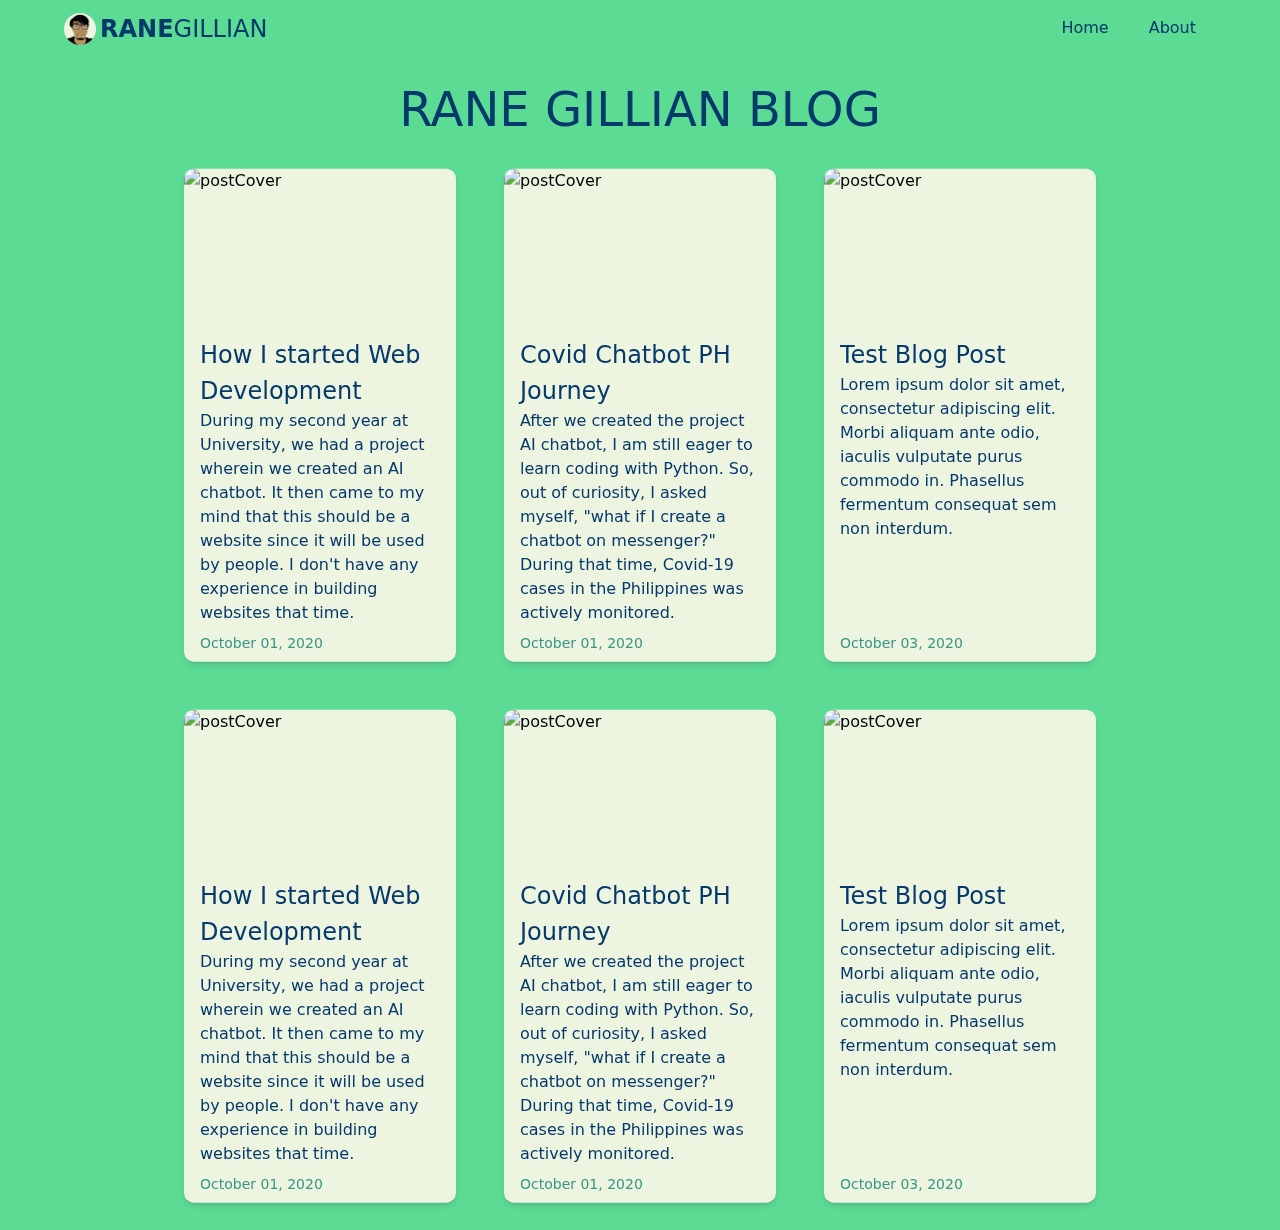
==== commit 690f7d7e: "Deploy rgvillanueva28/blog to github.com/rgvillanueva28/blog.git:master" ====
--- a/index.html
+++ b/index.html
@@ -1 +1 @@
-<!DOCTYPE html><html><head><meta name="viewport" content="width=device-width"/><meta charSet="utf-8"/><link rel="icon" href="/favicon.ico"/><meta name="description" content="Personal website of Rane Gillian created with Next.JS"/><link href="https://fonts.googleapis.com/icon?family=Material+Icons" rel="stylesheet"/><title>RANE GILLIAN | BLOG</title><link rel="icon" href="/favicon.ico"/><meta name="next-head-count" content="7"/><link rel="preload" href="/_next/static/css/0a3a9d7c90bf4813f076.css" as="style"/><link rel="stylesheet" href="/_next/static/css/0a3a9d7c90bf4813f076.css" data-n-g=""/><noscript data-n-css="true"></noscript><link rel="preload" href="/_next/static/chunks/main-e11e3e445f976f694549.js" as="script"/><link rel="preload" href="/_next/static/chunks/webpack-e067438c4cf4ef2ef178.js" as="script"/><link rel="preload" href="/_next/static/chunks/framework.9ec1f7868b3e9d138cdd.js" as="script"/><link rel="preload" href="/_next/static/chunks/commons.cb82874e43d6dd0d0fae.js" as="script"/><link rel="preload" href="/_next/static/chunks/pages/_app-88ac5d78073091828128.js" as="script"/><link rel="preload" href="/_next/static/chunks/1bfc9850.0f7772418867ee6c9efb.js" as="script"/><link rel="preload" href="/_next/static/chunks/05d954cf.f9e51185279961c1d743.js" as="script"/><link rel="preload" href="/_next/static/chunks/2c3b9bffc7150b37a7b3810dfcf1c0b0fac2bd18.e319983fdcc39102d831.js" as="script"/><link rel="preload" href="/_next/static/chunks/pages/index-df67df1c90e4c7f14c6f.js" as="script"/></head><body><div id="__next"><header id="header" class="fixed w-full lg:px-16 px-6 lg:py-0 py-2 flex flex-wrap items-center transition duration-200 z-50  bg-transparent"><div class="flex-1 flex justify-between items-center text-foreground"><a class="fill-current" href="/"><img class="bg-foreground rounded-full" src="/logo.png" width="32" height="32"/></a><div class="m-0 mr-auto p-0 pl-1 my-auto"><h1 class="ranegillian text-2xl text-foreground"><strong>RANE</strong>GILLIAN</h1></div></div><div class="transition duration-200 cursor-pointer lg:hidden  focus:outline-none hover:bg-accent-light hover:text-dark border border-transparent hover:border-dark rounded-md p-1 py-3 relative" style="min-height:42px;min-width:42px" id="toggle-menu"><div class="container"><div class="absolute" style="top:4px"><svg stroke="currentColor" fill="currentColor" stroke-width="0" viewBox="0 0 448 512" style="color:#EEF4ED;on-top:" color="#EEF4ED" size="32" height="32" width="32" xmlns="http://www.w3.org/2000/svg"><path d="M16 132h416c8.837 0 16-7.163 16-16V76c0-8.837-7.163-16-16-16H16C7.163 60 0 67.163 0 76v40c0 8.837 7.163 16 16 16zm0 160h416c8.837 0 16-7.163 16-16v-40c0-8.837-7.163-16-16-16H16c-8.837 0-16 7.163-16 16v40c0 8.837 7.163 16 16 16zm0 160h416c8.837 0 16-7.163 16-16v-40c0-8.837-7.163-16-16-16H16c-8.837 0-16 7.163-16 16v40c0 8.837 7.163 16 16 16z"></path></svg></div></div></div><div style="on-top:" class="lg:flex lg:items-center lg:w-auto w-full text-foreground lg:h-auto" id="menu"><nav class="invisible lg:visible"><ul class="lg:flex items-center justify-between text-base pt-4 lg:pt-0"><li><a class="transition duration-200 lg:py-4 py-3 px-5 block border-b-2 border-transparent hover:text-dark hover:border-dark hover:bg-accent-light " href="/">Home</a></li><li><a class="transition duration-200 lg:py-4 py-3 px-5 block border-b-2 border-transparent hover:text-dark hover:border-dark hover:bg-accent-light " href="/about">About</a></li></ul></nav></div></header><div class="pt-16" style="opacity:0;transform:translateY(-100px) translateZ(0)"><div class="container" style="opacity:0;transform:translateY(-50px) translateZ(0)"><main class="container"><h2 class="text-center text-dark">RANE GILLIAN BLOG</h2><div class="flex flex-row flex-wrap mx-auto w-11/12 md:w-10/12 lg:w-9/12"><div class="flex flex-wrap w-full px-6 py-6 md:w-1/2 lg:w-1/3 "><a href="/posts/how-i-started-web-development"><div class="flex flex-col items-stretch min-h-full pb-2 bg-foreground shadow-md overflow-hidden" style="border-radius:10px"><div class=""><img src="https://res.cloudinary.com/rgv/image/upload/v1601702887/small_68747470733a2f2f692e6962622e636f2f7858576e5842792f6c6f676f3132332e6a7067_aa1da6a2c9.jpg" alt="postCover" class="object-cover w-full h-full md:h-48 lg:h-32 xl:h-40"/></div><div class="px-4 py-2 text-dark h-full"><h5 class="font-medium ">How I started Web Development</h5><p class="">During my second year at University, we had a project wherein we created an AI chatbot. It then came to my mind that this should be a website since it will be used by people. I don&#x27;t have any experience in building websites that time.</p></div><p class="font-light px-4 text-sm text-accent-dark mt-auto">October 01, 2020</p></div></a></div><div class="flex flex-wrap w-full px-6 py-6 md:w-1/2 lg:w-1/3 "><a href="/posts/covid-chatbot-ph-journey"><div class="flex flex-col items-stretch min-h-full pb-2 bg-foreground shadow-md overflow-hidden" style="border-radius:10px"><div class=""><img src="https://res.cloudinary.com/rgv/image/upload/v1601702914/small_91296700_114223073557210_3956874179197796352_o_9fa8b4eb9a.png" alt="postCover" class="object-cover w-full h-full md:h-48 lg:h-32 xl:h-40"/></div><div class="px-4 py-2 text-dark h-full"><h5 class="font-medium ">Covid Chatbot PH Journey</h5><p class="">After we created the project AI chatbot, I am still eager to learn coding with Python. So, out of curiosity, I asked myself, &quot;what if I create a chatbot on messenger?&quot; During that time, Covid-19 cases in the Philippines was actively monitored.</p></div><p class="font-light px-4 text-sm text-accent-dark mt-auto">October 01, 2020</p></div></a></div><div class="flex flex-wrap w-full px-6 py-6 md:w-1/2 lg:w-1/3 "><a href="/posts/test-blog-post"><div class="flex flex-col items-stretch min-h-full pb-2 bg-foreground shadow-md overflow-hidden" style="border-radius:10px"><div class=""><img src="https://res.cloudinary.com/rgv/image/upload/v1601726298/small_Wallpaper_FHD_1920_X1080_PNG_0bcac1a6b8.png" alt="postCover" class="object-cover w-full h-full md:h-48 lg:h-32 xl:h-40"/></div><div class="px-4 py-2 text-dark h-full"><h5 class="font-medium ">Test Blog Post</h5><p class="">Lorem ipsum dolor sit amet, consectetur adipiscing elit. Morbi aliquam ante odio, iaculis vulputate purus commodo in. Phasellus fermentum consequat sem non interdum.</p></div><p class="font-light px-4 text-sm text-accent-dark mt-auto">October 03, 2020</p></div></a></div><div class="flex flex-wrap w-full px-6 py-6 md:w-1/2 lg:w-1/3 "><a href="/posts/how-i-started-web-development"><div class="flex flex-col items-stretch min-h-full pb-2 bg-foreground shadow-md overflow-hidden" style="border-radius:10px"><div class=""><img src="https://res.cloudinary.com/rgv/image/upload/v1601702887/small_68747470733a2f2f692e6962622e636f2f7858576e5842792f6c6f676f3132332e6a7067_aa1da6a2c9.jpg" alt="postCover" class="object-cover w-full h-full md:h-48 lg:h-32 xl:h-40"/></div><div class="px-4 py-2 text-dark h-full"><h5 class="font-medium ">How I started Web Development</h5><p class="">During my second year at University, we had a project wherein we created an AI chatbot. It then came to my mind that this should be a website since it will be used by people. I don&#x27;t have any experience in building websites that time.</p></div><p class="font-light px-4 text-sm text-accent-dark mt-auto">October 01, 2020</p></div></a></div><div class="flex flex-wrap w-full px-6 py-6 md:w-1/2 lg:w-1/3 "><a href="/posts/covid-chatbot-ph-journey"><div class="flex flex-col items-stretch min-h-full pb-2 bg-foreground shadow-md overflow-hidden" style="border-radius:10px"><div class=""><img src="https://res.cloudinary.com/rgv/image/upload/v1601702914/small_91296700_114223073557210_3956874179197796352_o_9fa8b4eb9a.png" alt="postCover" class="object-cover w-full h-full md:h-48 lg:h-32 xl:h-40"/></div><div class="px-4 py-2 text-dark h-full"><h5 class="font-medium ">Covid Chatbot PH Journey</h5><p class="">After we created the project AI chatbot, I am still eager to learn coding with Python. So, out of curiosity, I asked myself, &quot;what if I create a chatbot on messenger?&quot; During that time, Covid-19 cases in the Philippines was actively monitored.</p></div><p class="font-light px-4 text-sm text-accent-dark mt-auto">October 01, 2020</p></div></a></div><div class="flex flex-wrap w-full px-6 py-6 md:w-1/2 lg:w-1/3 "><a href="/posts/test-blog-post"><div class="flex flex-col items-stretch min-h-full pb-2 bg-foreground shadow-md overflow-hidden" style="border-radius:10px"><div class=""><img src="https://res.cloudinary.com/rgv/image/upload/v1601726298/small_Wallpaper_FHD_1920_X1080_PNG_0bcac1a6b8.png" alt="postCover" class="object-cover w-full h-full md:h-48 lg:h-32 xl:h-40"/></div><div class="px-4 py-2 text-dark h-full"><h5 class="font-medium ">Test Blog Post</h5><p class="">Lorem ipsum dolor sit amet, consectetur adipiscing elit. Morbi aliquam ante odio, iaculis vulputate purus commodo in. Phasellus fermentum consequat sem non interdum.</p></div><p class="font-light px-4 text-sm text-accent-dark mt-auto">October 03, 2020</p></div></a></div></div></main></div></div></div><script id="__NEXT_DATA__" type="application/json">{"props":{"pageProps":{"posts":[{"id":1,"title":"How I started Web Development","content":"During my second year at University, we had a project wherein we created an AI chatbot. It then came to my mind that this should be a website since it will be used by people. I don't have any experience in building websites that time. I only know basic html and no CSS or Javascript. But! I was very obsessed with Python that time, since it was the only language that was taught to us.\n\nIn the beginning, I created an Deep Learning chatbot which is on console or terminal only. When I finally made the thing work, I researched if it is possible to create websites using python. I then learned about Django Framework which is a very popular framework but on backend. My groupmate has a template for a website so we used it and tweaked it a bit.\n\nI was very slow in creating the project since I am not also very good in Python. However, I am enjoying it since I am learning, not only Django, but also Javascript.\n\nI was enjoying much that after the project is functional, I also added a voice functionality for the chatbot. If I'm not mistaken, almost half of the time creating the project was on the voice functionality. I never thought of surrendering that time since I am very eager to learn.\nWe successfully made the project in time and received a high grade for it. You can check our project in github using [this link](https://github.com/CoDev-20/Covid19Chatbot).","excerpt":"During my second year at University, we had a project wherein we created an AI chatbot. It then came to my mind that this should be a website since it will be used by people. I don't have any experience in building websites that time.","date":"2020-10-01T14:25:00.000Z","slug":"how-i-started-web-development","author":{"id":1,"name":"Rane Gillian Villanueva","created_at":"2020-10-01T14:09:50.912Z","updated_at":"2020-10-03T05:27:41.040Z","picture":{"id":5,"name":"ME cartoon (2).jpg","alternativeText":"","caption":"","width":1050,"height":1050,"formats":{"large":{"ext":".jpg","url":"https://res.cloudinary.com/rgv/image/upload/v1601701961/large_ME_cartoon_2_781a382676.jpg","hash":"large_ME_cartoon_2_781a382676","mime":"image/jpeg","name":"large_ME cartoon (2).jpg","path":null,"size":50.52,"width":1000,"height":1000,"provider_metadata":{"public_id":"large_ME_cartoon_2_781a382676","resource_type":"image"}},"small":{"ext":".jpg","url":"https://res.cloudinary.com/rgv/image/upload/v1601701964/small_ME_cartoon_2_781a382676.jpg","hash":"small_ME_cartoon_2_781a382676","mime":"image/jpeg","name":"small_ME cartoon (2).jpg","path":null,"size":20.48,"width":500,"height":500,"provider_metadata":{"public_id":"small_ME_cartoon_2_781a382676","resource_type":"image"}},"medium":{"ext":".jpg","url":"https://res.cloudinary.com/rgv/image/upload/v1601701963/medium_ME_cartoon_2_781a382676.jpg","hash":"medium_ME_cartoon_2_781a382676","mime":"image/jpeg","name":"medium_ME cartoon (2).jpg","path":null,"size":35,"width":750,"height":750,"provider_metadata":{"public_id":"medium_ME_cartoon_2_781a382676","resource_type":"image"}},"thumbnail":{"ext":".jpg","url":"https://res.cloudinary.com/rgv/image/upload/v1601701960/thumbnail_ME_cartoon_2_781a382676.jpg","hash":"thumbnail_ME_cartoon_2_781a382676","mime":"image/jpeg","name":"thumbnail_ME cartoon (2).jpg","path":null,"size":4.57,"width":156,"height":156,"provider_metadata":{"public_id":"thumbnail_ME_cartoon_2_781a382676","resource_type":"image"}}},"hash":"ME_cartoon_2_781a382676","ext":".jpg","mime":"image/jpeg","size":53.06,"url":"https://res.cloudinary.com/rgv/image/upload/v1601701958/ME_cartoon_2_781a382676.jpg","previewUrl":null,"provider":"cloudinary","provider_metadata":{"public_id":"ME_cartoon_2_781a382676","resource_type":"image"},"created_at":"2020-10-03T05:12:44.749Z","updated_at":"2020-10-03T05:12:49.984Z"}},"status":"published","created_at":"2020-10-01T14:25:23.538Z","updated_at":"2020-10-03T05:28:17.499Z","coverImage":[{"id":6,"name":"68747470733a2f2f692e6962622e636f2f7858576e5842792f6c6f676f3132332e6a7067.jpg","alternativeText":"","caption":"","width":900,"height":900,"formats":{"small":{"ext":".jpg","url":"https://res.cloudinary.com/rgv/image/upload/v1601702887/small_68747470733a2f2f692e6962622e636f2f7858576e5842792f6c6f676f3132332e6a7067_aa1da6a2c9.jpg","hash":"small_68747470733a2f2f692e6962622e636f2f7858576e5842792f6c6f676f3132332e6a7067_aa1da6a2c9","mime":"image/jpeg","name":"small_68747470733a2f2f692e6962622e636f2f7858576e5842792f6c6f676f3132332e6a7067.jpg","path":null,"size":23.56,"width":500,"height":500,"provider_metadata":{"public_id":"small_68747470733a2f2f692e6962622e636f2f7858576e5842792f6c6f676f3132332e6a7067_aa1da6a2c9","resource_type":"image"}},"medium":{"ext":".jpg","url":"https://res.cloudinary.com/rgv/image/upload/v1601702887/medium_68747470733a2f2f692e6962622e636f2f7858576e5842792f6c6f676f3132332e6a7067_aa1da6a2c9.jpg","hash":"medium_68747470733a2f2f692e6962622e636f2f7858576e5842792f6c6f676f3132332e6a7067_aa1da6a2c9","mime":"image/jpeg","name":"medium_68747470733a2f2f692e6962622e636f2f7858576e5842792f6c6f676f3132332e6a7067.jpg","path":null,"size":37.64,"width":750,"height":750,"provider_metadata":{"public_id":"medium_68747470733a2f2f692e6962622e636f2f7858576e5842792f6c6f676f3132332e6a7067_aa1da6a2c9","resource_type":"image"}},"thumbnail":{"ext":".jpg","url":"https://res.cloudinary.com/rgv/image/upload/v1601702887/thumbnail_68747470733a2f2f692e6962622e636f2f7858576e5842792f6c6f676f3132332e6a7067_aa1da6a2c9.jpg","hash":"thumbnail_68747470733a2f2f692e6962622e636f2f7858576e5842792f6c6f676f3132332e6a7067_aa1da6a2c9","mime":"image/jpeg","name":"thumbnail_68747470733a2f2f692e6962622e636f2f7858576e5842792f6c6f676f3132332e6a7067.jpg","path":null,"size":5.86,"width":156,"height":156,"provider_metadata":{"public_id":"thumbnail_68747470733a2f2f692e6962622e636f2f7858576e5842792f6c6f676f3132332e6a7067_aa1da6a2c9","resource_type":"image"}}},"hash":"68747470733a2f2f692e6962622e636f2f7858576e5842792f6c6f676f3132332e6a7067_aa1da6a2c9","ext":".jpg","mime":"image/jpeg","size":42.71,"url":"https://res.cloudinary.com/rgv/image/upload/v1601702886/68747470733a2f2f692e6962622e636f2f7858576e5842792f6c6f676f3132332e6a7067_aa1da6a2c9.jpg","previewUrl":null,"provider":"cloudinary","provider_metadata":{"public_id":"68747470733a2f2f692e6962622e636f2f7858576e5842792f6c6f676f3132332e6a7067_aa1da6a2c9","resource_type":"image"},"created_at":"2020-10-03T05:28:08.107Z","updated_at":"2020-10-03T05:28:08.160Z"}],"categories":[]},{"id":2,"title":"Covid Chatbot PH Journey","content":"After we created the project AI chatbot, I am still eager to learn coding with Python. So, out of curiosity, I asked myself, \"what if I create a chatbot on messenger?\" During that time, Covid-19 cases in the Philippines was actively monitored. So, I hunt for available APIs that time but I can't find any.\n\nHowever, there was this one website which provides data about Covid-19 in the Philippines which is from the Department of Health (DOH). I examined the website using the google chrome developer tools (I always refer to this as inspect element) to try and find possible source for the data. I clicked all the items under network tab until I found out the source of the data. I wasn't expecting it at all since I was just tinkering around. I then used this API for my version 1 which is I think created using [ArcGIS](https://www.arcgis.com/index.html). After sometime, the API was taken down by the DOH. I don't know the reason but I think that too many API calls or traffic was on the server. I knew that I am only borrowing the API so I fetch data only once a day since DOH only updates once a day.\n\nThe need for version 2 with a new data source arises. The search for new source of data has commenced.  I found [https://coronavirus-ph-api.herokuapp.com/](https://coronavirus-ph-api.herokuapp.com/) and [https://covid19.mathdro.id/](https://covid19.mathdro.id/) and used them. Unlike the data source for version 1, the new data source does not have data on the Persons under Monitor (PUM) and Persons under Investigation (PUI), so I removed them. I added a new feature for version 2 which is Region.\n\nEventually, I sticked only to a single data source which is [https://coronavirus-ph-api.herokuapp.com/](https://coronavirus-ph-api.herokuapp.com/). I added new features which is rates, and fresh cases. I called this changed version 3.\n\nThe DOH again changed their public data source which is a dependency for the version 3 data source. The search for new data source has again commenced. I eventually sticked to [https://disease.sh/](https://disease.sh/) as the new and current data source. Many features are also added which includes active cases, critical cases, tests conducted, total, and per million.\n\nYou can check the project on [this link](https://covid-chatbot-ph.herokuapp.com/).","excerpt":"After we created the project AI chatbot, I am still eager to learn coding with Python. So, out of curiosity, I asked myself, \"what if I create a chatbot on messenger?\" During that time, Covid-19 cases in the Philippines was actively monitored.","date":"2020-10-01T14:50:00.000Z","slug":"covid-chatbot-ph-journey","author":{"id":1,"name":"Rane Gillian Villanueva","created_at":"2020-10-01T14:09:50.912Z","updated_at":"2020-10-03T05:27:41.040Z","picture":{"id":5,"name":"ME cartoon (2).jpg","alternativeText":"","caption":"","width":1050,"height":1050,"formats":{"large":{"ext":".jpg","url":"https://res.cloudinary.com/rgv/image/upload/v1601701961/large_ME_cartoon_2_781a382676.jpg","hash":"large_ME_cartoon_2_781a382676","mime":"image/jpeg","name":"large_ME cartoon (2).jpg","path":null,"size":50.52,"width":1000,"height":1000,"provider_metadata":{"public_id":"large_ME_cartoon_2_781a382676","resource_type":"image"}},"small":{"ext":".jpg","url":"https://res.cloudinary.com/rgv/image/upload/v1601701964/small_ME_cartoon_2_781a382676.jpg","hash":"small_ME_cartoon_2_781a382676","mime":"image/jpeg","name":"small_ME cartoon (2).jpg","path":null,"size":20.48,"width":500,"height":500,"provider_metadata":{"public_id":"small_ME_cartoon_2_781a382676","resource_type":"image"}},"medium":{"ext":".jpg","url":"https://res.cloudinary.com/rgv/image/upload/v1601701963/medium_ME_cartoon_2_781a382676.jpg","hash":"medium_ME_cartoon_2_781a382676","mime":"image/jpeg","name":"medium_ME cartoon (2).jpg","path":null,"size":35,"width":750,"height":750,"provider_metadata":{"public_id":"medium_ME_cartoon_2_781a382676","resource_type":"image"}},"thumbnail":{"ext":".jpg","url":"https://res.cloudinary.com/rgv/image/upload/v1601701960/thumbnail_ME_cartoon_2_781a382676.jpg","hash":"thumbnail_ME_cartoon_2_781a382676","mime":"image/jpeg","name":"thumbnail_ME cartoon (2).jpg","path":null,"size":4.57,"width":156,"height":156,"provider_metadata":{"public_id":"thumbnail_ME_cartoon_2_781a382676","resource_type":"image"}}},"hash":"ME_cartoon_2_781a382676","ext":".jpg","mime":"image/jpeg","size":53.06,"url":"https://res.cloudinary.com/rgv/image/upload/v1601701958/ME_cartoon_2_781a382676.jpg","previewUrl":null,"provider":"cloudinary","provider_metadata":{"public_id":"ME_cartoon_2_781a382676","resource_type":"image"},"created_at":"2020-10-03T05:12:44.749Z","updated_at":"2020-10-03T05:12:49.984Z"}},"status":"published","created_at":"2020-10-01T14:52:32.531Z","updated_at":"2020-10-03T05:28:37.864Z","coverImage":[{"id":7,"name":"91296700_114223073557210_3956874179197796352_o.png","alternativeText":"","caption":"","width":1024,"height":1024,"formats":{"large":{"ext":".png","url":"https://res.cloudinary.com/rgv/image/upload/v1601702913/large_91296700_114223073557210_3956874179197796352_o_9fa8b4eb9a.png","hash":"large_91296700_114223073557210_3956874179197796352_o_9fa8b4eb9a","mime":"image/png","name":"large_91296700_114223073557210_3956874179197796352_o.png","path":null,"size":982.34,"width":1000,"height":1000,"provider_metadata":{"public_id":"large_91296700_114223073557210_3956874179197796352_o_9fa8b4eb9a","resource_type":"image"}},"small":{"ext":".png","url":"https://res.cloudinary.com/rgv/image/upload/v1601702914/small_91296700_114223073557210_3956874179197796352_o_9fa8b4eb9a.png","hash":"small_91296700_114223073557210_3956874179197796352_o_9fa8b4eb9a","mime":"image/png","name":"small_91296700_114223073557210_3956874179197796352_o.png","path":null,"size":279.82,"width":500,"height":500,"provider_metadata":{"public_id":"small_91296700_114223073557210_3956874179197796352_o_9fa8b4eb9a","resource_type":"image"}},"medium":{"ext":".png","url":"https://res.cloudinary.com/rgv/image/upload/v1601702913/medium_91296700_114223073557210_3956874179197796352_o_9fa8b4eb9a.png","hash":"medium_91296700_114223073557210_3956874179197796352_o_9fa8b4eb9a","mime":"image/png","name":"medium_91296700_114223073557210_3956874179197796352_o.png","path":null,"size":619.33,"width":750,"height":750,"provider_metadata":{"public_id":"medium_91296700_114223073557210_3956874179197796352_o_9fa8b4eb9a","resource_type":"image"}},"thumbnail":{"ext":".png","url":"https://res.cloudinary.com/rgv/image/upload/v1601702912/thumbnail_91296700_114223073557210_3956874179197796352_o_9fa8b4eb9a.png","hash":"thumbnail_91296700_114223073557210_3956874179197796352_o_9fa8b4eb9a","mime":"image/png","name":"thumbnail_91296700_114223073557210_3956874179197796352_o.png","path":null,"size":38.95,"width":156,"height":156,"provider_metadata":{"public_id":"thumbnail_91296700_114223073557210_3956874179197796352_o_9fa8b4eb9a","resource_type":"image"}}},"hash":"91296700_114223073557210_3956874179197796352_o_9fa8b4eb9a","ext":".png","mime":"image/png","size":946.32,"url":"https://res.cloudinary.com/rgv/image/upload/v1601702912/91296700_114223073557210_3956874179197796352_o_9fa8b4eb9a.png","previewUrl":null,"provider":"cloudinary","provider_metadata":{"public_id":"91296700_114223073557210_3956874179197796352_o_9fa8b4eb9a","resource_type":"image"},"created_at":"2020-10-03T05:28:34.778Z","updated_at":"2020-10-03T05:28:34.854Z"}],"categories":[{"id":1,"category":"Python","created_at":"2020-10-02T13:07:56.133Z","updated_at":"2020-10-02T13:07:58.078Z"}]},{"id":3,"title":"Test Blog Post","content":"Lorem ipsum dolor sit amet, consectetur adipiscing elit. Morbi aliquam ante odio, iaculis vulputate purus commodo in. Phasellus fermentum consequat sem non interdum. Suspendisse potenti. Aenean venenatis quam est, vel iaculis tortor vehicula at. Orci varius natoque penatibus et magnis dis parturient montes,\n\n# H1\nLorem ipsum **dolor sit amet**, *consectetur adipiscing elit*. Morbi aliquam ante odio, iaculis vulputate purus commodo in. Phasellus fermentum consequat sem non interdum. Suspendisse potenti. Aenean venenatis quam est, vel iaculis tortor vehicula at. Orci varius natoque penatibus et magnis dis parturient montes, nascetur ridiculus mus. Etiam semper, est non pretium egestas, sem eros vulputate orci, quis eleifend orci lorem quis velit.\u003cu\u003e Vivamus sit amet sagittis ex.\u003c/u\u003e\n\n## [Website](https://ranegillian.me)\n\u003e Quote Lorem ipsum dolor sit amet, consectetur adipiscing elit. Morbi aliquam ante odio, iaculis vulputate purus commodo in. Phasellus fermentum consequat sem non interdum.\n\n\n```\nimport code from \"strapi\";\n\nexport default function test() {\n  return ()\n}\n```\n- a\n- b\n- v\n","excerpt":"Lorem ipsum dolor sit amet, consectetur adipiscing elit. Morbi aliquam ante odio, iaculis vulputate purus commodo in. Phasellus fermentum consequat sem non interdum.","date":"2020-10-03T11:58:00.000Z","slug":"test-blog-post","author":{"id":1,"name":"Rane Gillian Villanueva","created_at":"2020-10-01T14:09:50.912Z","updated_at":"2020-10-03T05:27:41.040Z","picture":{"id":5,"name":"ME cartoon (2).jpg","alternativeText":"","caption":"","width":1050,"height":1050,"formats":{"large":{"ext":".jpg","url":"https://res.cloudinary.com/rgv/image/upload/v1601701961/large_ME_cartoon_2_781a382676.jpg","hash":"large_ME_cartoon_2_781a382676","mime":"image/jpeg","name":"large_ME cartoon (2).jpg","path":null,"size":50.52,"width":1000,"height":1000,"provider_metadata":{"public_id":"large_ME_cartoon_2_781a382676","resource_type":"image"}},"small":{"ext":".jpg","url":"https://res.cloudinary.com/rgv/image/upload/v1601701964/small_ME_cartoon_2_781a382676.jpg","hash":"small_ME_cartoon_2_781a382676","mime":"image/jpeg","name":"small_ME cartoon (2).jpg","path":null,"size":20.48,"width":500,"height":500,"provider_metadata":{"public_id":"small_ME_cartoon_2_781a382676","resource_type":"image"}},"medium":{"ext":".jpg","url":"https://res.cloudinary.com/rgv/image/upload/v1601701963/medium_ME_cartoon_2_781a382676.jpg","hash":"medium_ME_cartoon_2_781a382676","mime":"image/jpeg","name":"medium_ME cartoon (2).jpg","path":null,"size":35,"width":750,"height":750,"provider_metadata":{"public_id":"medium_ME_cartoon_2_781a382676","resource_type":"image"}},"thumbnail":{"ext":".jpg","url":"https://res.cloudinary.com/rgv/image/upload/v1601701960/thumbnail_ME_cartoon_2_781a382676.jpg","hash":"thumbnail_ME_cartoon_2_781a382676","mime":"image/jpeg","name":"thumbnail_ME cartoon (2).jpg","path":null,"size":4.57,"width":156,"height":156,"provider_metadata":{"public_id":"thumbnail_ME_cartoon_2_781a382676","resource_type":"image"}}},"hash":"ME_cartoon_2_781a382676","ext":".jpg","mime":"image/jpeg","size":53.06,"url":"https://res.cloudinary.com/rgv/image/upload/v1601701958/ME_cartoon_2_781a382676.jpg","previewUrl":null,"provider":"cloudinary","provider_metadata":{"public_id":"ME_cartoon_2_781a382676","resource_type":"image"},"created_at":"2020-10-03T05:12:44.749Z","updated_at":"2020-10-03T05:12:49.984Z"}},"status":"published","created_at":"2020-10-03T11:58:50.434Z","updated_at":"2020-10-03T11:58:50.463Z","coverImage":[{"id":8,"name":"Wallpaper FHD_1920X1080_PNG.png","alternativeText":"","caption":"","width":1920,"height":1080,"formats":{"large":{"ext":".png","url":"https://res.cloudinary.com/rgv/image/upload/v1601726297/large_Wallpaper_FHD_1920_X1080_PNG_0bcac1a6b8.png","hash":"large_Wallpaper_FHD_1920_X1080_PNG_0bcac1a6b8","mime":"image/png","name":"large_Wallpaper FHD_1920X1080_PNG.png","path":null,"size":729.72,"width":1000,"height":563,"provider_metadata":{"public_id":"large_Wallpaper_FHD_1920_X1080_PNG_0bcac1a6b8","resource_type":"image"}},"small":{"ext":".png","url":"https://res.cloudinary.com/rgv/image/upload/v1601726298/small_Wallpaper_FHD_1920_X1080_PNG_0bcac1a6b8.png","hash":"small_Wallpaper_FHD_1920_X1080_PNG_0bcac1a6b8","mime":"image/png","name":"small_Wallpaper FHD_1920X1080_PNG.png","path":null,"size":226.04,"width":500,"height":281,"provider_metadata":{"public_id":"small_Wallpaper_FHD_1920_X1080_PNG_0bcac1a6b8","resource_type":"image"}},"medium":{"ext":".png","url":"https://res.cloudinary.com/rgv/image/upload/v1601726297/medium_Wallpaper_FHD_1920_X1080_PNG_0bcac1a6b8.png","hash":"medium_Wallpaper_FHD_1920_X1080_PNG_0bcac1a6b8","mime":"image/png","name":"medium_Wallpaper FHD_1920X1080_PNG.png","path":null,"size":449.09,"width":750,"height":422,"provider_metadata":{"public_id":"medium_Wallpaper_FHD_1920_X1080_PNG_0bcac1a6b8","resource_type":"image"}},"thumbnail":{"ext":".png","url":"https://res.cloudinary.com/rgv/image/upload/v1601726296/thumbnail_Wallpaper_FHD_1920_X1080_PNG_0bcac1a6b8.png","hash":"thumbnail_Wallpaper_FHD_1920_X1080_PNG_0bcac1a6b8","mime":"image/png","name":"thumbnail_Wallpaper FHD_1920X1080_PNG.png","path":null,"size":68.24,"width":245,"height":138,"provider_metadata":{"public_id":"thumbnail_Wallpaper_FHD_1920_X1080_PNG_0bcac1a6b8","resource_type":"image"}}},"hash":"Wallpaper_FHD_1920_X1080_PNG_0bcac1a6b8","ext":".png","mime":"image/png","size":1787.57,"url":"https://res.cloudinary.com/rgv/image/upload/v1601726295/Wallpaper_FHD_1920_X1080_PNG_0bcac1a6b8.png","previewUrl":null,"provider":"cloudinary","provider_metadata":{"public_id":"Wallpaper_FHD_1920_X1080_PNG_0bcac1a6b8","resource_type":"image"},"created_at":"2020-10-03T11:58:18.465Z","updated_at":"2020-10-03T11:58:18.518Z"}],"categories":[{"id":1,"category":"Python","created_at":"2020-10-02T13:07:56.133Z","updated_at":"2020-10-02T13:07:58.078Z"}]}]},"__N_SSG":true},"page":"/","query":{},"buildId":"K8eGHlWE84sd0Jj92_DRO","nextExport":false,"isFallback":false,"gsp":true}</script><script nomodule="" src="/_next/static/chunks/polyfills-fa276ba060a4a8ac7eef.js"></script><script src="/_next/static/chunks/main-e11e3e445f976f694549.js" async=""></script><script src="/_next/static/chunks/webpack-e067438c4cf4ef2ef178.js" async=""></script><script src="/_next/static/chunks/framework.9ec1f7868b3e9d138cdd.js" async=""></script><script src="/_next/static/chunks/commons.cb82874e43d6dd0d0fae.js" async=""></script><script src="/_next/static/chunks/pages/_app-88ac5d78073091828128.js" async=""></script><script src="/_next/static/chunks/1bfc9850.0f7772418867ee6c9efb.js" async=""></script><script src="/_next/static/chunks/05d954cf.f9e51185279961c1d743.js" async=""></script><script src="/_next/static/chunks/2c3b9bffc7150b37a7b3810dfcf1c0b0fac2bd18.e319983fdcc39102d831.js" async=""></script><script src="/_next/static/chunks/pages/index-df67df1c90e4c7f14c6f.js" async=""></script><script src="/_next/static/K8eGHlWE84sd0Jj92_DRO/_buildManifest.js" async=""></script><script src="/_next/static/K8eGHlWE84sd0Jj92_DRO/_ssgManifest.js" async=""></script></body></html>+<!DOCTYPE html><html><head><meta name="viewport" content="width=device-width"/><meta charSet="utf-8"/><link rel="icon" href="/favicon.ico"/><meta name="description" content="Personal website of Rane Gillian created with Next.JS"/><link href="https://fonts.googleapis.com/icon?family=Material+Icons" rel="stylesheet"/><title>RANE GILLIAN | BLOG</title><link rel="icon" href="/favicon.ico"/><meta name="next-head-count" content="7"/><link rel="preload" href="/_next/static/css/29f4f9d8bfc244cb45c8.css" as="style"/><link rel="stylesheet" href="/_next/static/css/29f4f9d8bfc244cb45c8.css" data-n-g=""/><noscript data-n-css="true"></noscript><link rel="preload" href="/_next/static/chunks/main-e11e3e445f976f694549.js" as="script"/><link rel="preload" href="/_next/static/chunks/webpack-e067438c4cf4ef2ef178.js" as="script"/><link rel="preload" href="/_next/static/chunks/framework.9ec1f7868b3e9d138cdd.js" as="script"/><link rel="preload" href="/_next/static/chunks/commons.cb82874e43d6dd0d0fae.js" as="script"/><link rel="preload" href="/_next/static/chunks/pages/_app-ac229885581bee1bbe4b.js" as="script"/><link rel="preload" href="/_next/static/chunks/1bfc9850.0f7772418867ee6c9efb.js" as="script"/><link rel="preload" href="/_next/static/chunks/05d954cf.f9e51185279961c1d743.js" as="script"/><link rel="preload" href="/_next/static/chunks/2c3b9bffc7150b37a7b3810dfcf1c0b0fac2bd18.c0edab47a4ff5273f1f1.js" as="script"/><link rel="preload" href="/_next/static/chunks/pages/index-a5fdd4b6b8faf8c7ac48.js" as="script"/></head><body><div id="__next"><header id="header" class="fixed w-full lg:px-16 px-6 lg:py-0 py-2 flex flex-wrap items-center transition duration-500 z-50  bg-transparent text-dark"><div class="flex-1 flex justify-between items-center"><a class="fill-current" href="/"><img class="bg-foreground rounded-full" src="/logo.png" width="32" height="32"/></a><div class="m-0 mr-auto p-0 pl-1 my-auto"><h1 class="text-2xl"><strong>RANE</strong>GILLIAN</h1></div></div><div class="transition cursor-pointer lg:hidden focus:outline-none  border border-transparent rounded-md p-1 py-3 relative  hover:text-foreground hover:border-foreground hover:bg-accent-dark" style="min-height:42px;min-width:42px" id="toggle-menu"><div class="container"><div class="absolute " style="top:4px"><svg stroke="currentColor" fill="currentColor" stroke-width="0" viewBox="0 0 448 512" size="32" height="32" width="32" xmlns="http://www.w3.org/2000/svg"><path d="M16 132h416c8.837 0 16-7.163 16-16V76c0-8.837-7.163-16-16-16H16C7.163 60 0 67.163 0 76v40c0 8.837 7.163 16 16 16zm0 160h416c8.837 0 16-7.163 16-16v-40c0-8.837-7.163-16-16-16H16c-8.837 0-16 7.163-16 16v40c0 8.837 7.163 16 16 16zm0 160h416c8.837 0 16-7.163 16-16v-40c0-8.837-7.163-16-16-16H16c-8.837 0-16 7.163-16 16v40c0 8.837 7.163 16 16 16z"></path></svg></div></div></div><div class="lg:flex lg:items-center lg:w-auto w-full text-foreground lg:h-auto" id="menu"><nav class="invisible lg:visible"><ul class="lg:flex items-center justify-between text-base pt-4 lg:pt-0"><li><a class="lg:py-4 py-3 px-5 block border-b-2 border-transparent text-dark hover:text-foreground hover:border-foreground hover:bg-accent-dark" href="/">Home</a></li><li><a class="lg:py-4 py-3 px-5 block border-b-2 border-transparent text-dark hover:text-foreground hover:border-foreground hover:bg-accent-dark" href="/about">About</a></li></ul></nav></div></header><div class="pt-16 container" style="opacity:0;transform:translateY(-100px) translateZ(0)"><div class="container"><main class="container"><h2 class="text-center text-dark">RANE GILLIAN BLOG</h2><div class="flex flex-row flex-wrap mx-auto w-11/12 md:w-10/12 lg:w-9/12"><div class="flex flex-wrap w-full px-6 py-6 md:w-1/2 lg:w-1/3 "><a href="/posts/how-i-started-web-development"><div class="flex flex-col items-stretch min-h-full pb-2 bg-foreground shadow-md overflow-hidden" style="border-radius:10px"><div class=""><img src="https://res.cloudinary.com/rgv/image/upload/v1601702887/small_68747470733a2f2f692e6962622e636f2f7858576e5842792f6c6f676f3132332e6a7067_aa1da6a2c9.jpg" alt="postCover" class="object-cover w-full h-full md:h-48 lg:h-32 xl:h-40"/></div><div class="px-4 py-2 text-dark h-full"><h5 class="font-medium ">How I started Web Development</h5><p class="">During my second year at University, we had a project wherein we created an AI chatbot. It then came to my mind that this should be a website since it will be used by people. I don&#x27;t have any experience in building websites that time.</p></div><p class="font-light px-4 text-sm text-accent-dark mt-auto">October 01, 2020</p></div></a></div><div class="flex flex-wrap w-full px-6 py-6 md:w-1/2 lg:w-1/3 "><a href="/posts/covid-chatbot-ph-journey"><div class="flex flex-col items-stretch min-h-full pb-2 bg-foreground shadow-md overflow-hidden" style="border-radius:10px"><div class=""><img src="https://res.cloudinary.com/rgv/image/upload/v1601702914/small_91296700_114223073557210_3956874179197796352_o_9fa8b4eb9a.png" alt="postCover" class="object-cover w-full h-full md:h-48 lg:h-32 xl:h-40"/></div><div class="px-4 py-2 text-dark h-full"><h5 class="font-medium ">Covid Chatbot PH Journey</h5><p class="">After we created the project AI chatbot, I am still eager to learn coding with Python. So, out of curiosity, I asked myself, &quot;what if I create a chatbot on messenger?&quot; During that time, Covid-19 cases in the Philippines was actively monitored.</p></div><p class="font-light px-4 text-sm text-accent-dark mt-auto">October 01, 2020</p></div></a></div><div class="flex flex-wrap w-full px-6 py-6 md:w-1/2 lg:w-1/3 "><a href="/posts/test-blog-post"><div class="flex flex-col items-stretch min-h-full pb-2 bg-foreground shadow-md overflow-hidden" style="border-radius:10px"><div class=""><img src="https://res.cloudinary.com/rgv/image/upload/v1601726298/small_Wallpaper_FHD_1920_X1080_PNG_0bcac1a6b8.png" alt="postCover" class="object-cover w-full h-full md:h-48 lg:h-32 xl:h-40"/></div><div class="px-4 py-2 text-dark h-full"><h5 class="font-medium ">Test Blog Post</h5><p class="">Lorem ipsum dolor sit amet, consectetur adipiscing elit. Morbi aliquam ante odio, iaculis vulputate purus commodo in. Phasellus fermentum consequat sem non interdum.</p></div><p class="font-light px-4 text-sm text-accent-dark mt-auto">October 03, 2020</p></div></a></div><div class="flex flex-wrap w-full px-6 py-6 md:w-1/2 lg:w-1/3 "><a href="/posts/how-i-started-web-development"><div class="flex flex-col items-stretch min-h-full pb-2 bg-foreground shadow-md overflow-hidden" style="border-radius:10px"><div class=""><img src="https://res.cloudinary.com/rgv/image/upload/v1601702887/small_68747470733a2f2f692e6962622e636f2f7858576e5842792f6c6f676f3132332e6a7067_aa1da6a2c9.jpg" alt="postCover" class="object-cover w-full h-full md:h-48 lg:h-32 xl:h-40"/></div><div class="px-4 py-2 text-dark h-full"><h5 class="font-medium ">How I started Web Development</h5><p class="">During my second year at University, we had a project wherein we created an AI chatbot. It then came to my mind that this should be a website since it will be used by people. I don&#x27;t have any experience in building websites that time.</p></div><p class="font-light px-4 text-sm text-accent-dark mt-auto">October 01, 2020</p></div></a></div><div class="flex flex-wrap w-full px-6 py-6 md:w-1/2 lg:w-1/3 "><a href="/posts/covid-chatbot-ph-journey"><div class="flex flex-col items-stretch min-h-full pb-2 bg-foreground shadow-md overflow-hidden" style="border-radius:10px"><div class=""><img src="https://res.cloudinary.com/rgv/image/upload/v1601702914/small_91296700_114223073557210_3956874179197796352_o_9fa8b4eb9a.png" alt="postCover" class="object-cover w-full h-full md:h-48 lg:h-32 xl:h-40"/></div><div class="px-4 py-2 text-dark h-full"><h5 class="font-medium ">Covid Chatbot PH Journey</h5><p class="">After we created the project AI chatbot, I am still eager to learn coding with Python. So, out of curiosity, I asked myself, &quot;what if I create a chatbot on messenger?&quot; During that time, Covid-19 cases in the Philippines was actively monitored.</p></div><p class="font-light px-4 text-sm text-accent-dark mt-auto">October 01, 2020</p></div></a></div><div class="flex flex-wrap w-full px-6 py-6 md:w-1/2 lg:w-1/3 "><a href="/posts/test-blog-post"><div class="flex flex-col items-stretch min-h-full pb-2 bg-foreground shadow-md overflow-hidden" style="border-radius:10px"><div class=""><img src="https://res.cloudinary.com/rgv/image/upload/v1601726298/small_Wallpaper_FHD_1920_X1080_PNG_0bcac1a6b8.png" alt="postCover" class="object-cover w-full h-full md:h-48 lg:h-32 xl:h-40"/></div><div class="px-4 py-2 text-dark h-full"><h5 class="font-medium ">Test Blog Post</h5><p class="">Lorem ipsum dolor sit amet, consectetur adipiscing elit. Morbi aliquam ante odio, iaculis vulputate purus commodo in. Phasellus fermentum consequat sem non interdum.</p></div><p class="font-light px-4 text-sm text-accent-dark mt-auto">October 03, 2020</p></div></a></div></div></main></div></div></div><script id="__NEXT_DATA__" type="application/json">{"props":{"pageProps":{"posts":[{"id":1,"title":"How I started Web Development","content":"During my second year at University, we had a project wherein we created an AI chatbot. It then came to my mind that this should be a website since it will be used by people. I don't have any experience in building websites that time. I only know basic html and no CSS or Javascript. But! I was very obsessed with Python that time, since it was the only language that was taught to us.\n\nIn the beginning, I created an Deep Learning chatbot which is on console or terminal only. When I finally made the thing work, I researched if it is possible to create websites using python. I then learned about Django Framework which is a very popular framework but on backend. My groupmate has a template for a website so we used it and tweaked it a bit.\n\nI was very slow in creating the project since I am not also very good in Python. However, I am enjoying it since I am learning, not only Django, but also Javascript.\n\nI was enjoying much that after the project is functional, I also added a voice functionality for the chatbot. If I'm not mistaken, almost half of the time creating the project was on the voice functionality. I never thought of surrendering that time since I am very eager to learn.\nWe successfully made the project in time and received a high grade for it. You can check our project in github using [this link](https://github.com/CoDev-20/Covid19Chatbot).","excerpt":"During my second year at University, we had a project wherein we created an AI chatbot. It then came to my mind that this should be a website since it will be used by people. I don't have any experience in building websites that time.","date":"2020-10-01T14:25:00.000Z","slug":"how-i-started-web-development","author":{"id":1,"name":"Rane Gillian Villanueva","created_at":"2020-10-01T14:09:50.912Z","updated_at":"2020-10-03T05:27:41.040Z","picture":{"id":5,"name":"ME cartoon (2).jpg","alternativeText":"","caption":"","width":1050,"height":1050,"formats":{"large":{"ext":".jpg","url":"https://res.cloudinary.com/rgv/image/upload/v1601701961/large_ME_cartoon_2_781a382676.jpg","hash":"large_ME_cartoon_2_781a382676","mime":"image/jpeg","name":"large_ME cartoon (2).jpg","path":null,"size":50.52,"width":1000,"height":1000,"provider_metadata":{"public_id":"large_ME_cartoon_2_781a382676","resource_type":"image"}},"small":{"ext":".jpg","url":"https://res.cloudinary.com/rgv/image/upload/v1601701964/small_ME_cartoon_2_781a382676.jpg","hash":"small_ME_cartoon_2_781a382676","mime":"image/jpeg","name":"small_ME cartoon (2).jpg","path":null,"size":20.48,"width":500,"height":500,"provider_metadata":{"public_id":"small_ME_cartoon_2_781a382676","resource_type":"image"}},"medium":{"ext":".jpg","url":"https://res.cloudinary.com/rgv/image/upload/v1601701963/medium_ME_cartoon_2_781a382676.jpg","hash":"medium_ME_cartoon_2_781a382676","mime":"image/jpeg","name":"medium_ME cartoon (2).jpg","path":null,"size":35,"width":750,"height":750,"provider_metadata":{"public_id":"medium_ME_cartoon_2_781a382676","resource_type":"image"}},"thumbnail":{"ext":".jpg","url":"https://res.cloudinary.com/rgv/image/upload/v1601701960/thumbnail_ME_cartoon_2_781a382676.jpg","hash":"thumbnail_ME_cartoon_2_781a382676","mime":"image/jpeg","name":"thumbnail_ME cartoon (2).jpg","path":null,"size":4.57,"width":156,"height":156,"provider_metadata":{"public_id":"thumbnail_ME_cartoon_2_781a382676","resource_type":"image"}}},"hash":"ME_cartoon_2_781a382676","ext":".jpg","mime":"image/jpeg","size":53.06,"url":"https://res.cloudinary.com/rgv/image/upload/v1601701958/ME_cartoon_2_781a382676.jpg","previewUrl":null,"provider":"cloudinary","provider_metadata":{"public_id":"ME_cartoon_2_781a382676","resource_type":"image"},"created_at":"2020-10-03T05:12:44.749Z","updated_at":"2020-10-03T05:12:49.984Z"}},"status":"published","created_at":"2020-10-01T14:25:23.538Z","updated_at":"2020-10-03T05:28:17.499Z","coverImage":[{"id":6,"name":"68747470733a2f2f692e6962622e636f2f7858576e5842792f6c6f676f3132332e6a7067.jpg","alternativeText":"","caption":"","width":900,"height":900,"formats":{"small":{"ext":".jpg","url":"https://res.cloudinary.com/rgv/image/upload/v1601702887/small_68747470733a2f2f692e6962622e636f2f7858576e5842792f6c6f676f3132332e6a7067_aa1da6a2c9.jpg","hash":"small_68747470733a2f2f692e6962622e636f2f7858576e5842792f6c6f676f3132332e6a7067_aa1da6a2c9","mime":"image/jpeg","name":"small_68747470733a2f2f692e6962622e636f2f7858576e5842792f6c6f676f3132332e6a7067.jpg","path":null,"size":23.56,"width":500,"height":500,"provider_metadata":{"public_id":"small_68747470733a2f2f692e6962622e636f2f7858576e5842792f6c6f676f3132332e6a7067_aa1da6a2c9","resource_type":"image"}},"medium":{"ext":".jpg","url":"https://res.cloudinary.com/rgv/image/upload/v1601702887/medium_68747470733a2f2f692e6962622e636f2f7858576e5842792f6c6f676f3132332e6a7067_aa1da6a2c9.jpg","hash":"medium_68747470733a2f2f692e6962622e636f2f7858576e5842792f6c6f676f3132332e6a7067_aa1da6a2c9","mime":"image/jpeg","name":"medium_68747470733a2f2f692e6962622e636f2f7858576e5842792f6c6f676f3132332e6a7067.jpg","path":null,"size":37.64,"width":750,"height":750,"provider_metadata":{"public_id":"medium_68747470733a2f2f692e6962622e636f2f7858576e5842792f6c6f676f3132332e6a7067_aa1da6a2c9","resource_type":"image"}},"thumbnail":{"ext":".jpg","url":"https://res.cloudinary.com/rgv/image/upload/v1601702887/thumbnail_68747470733a2f2f692e6962622e636f2f7858576e5842792f6c6f676f3132332e6a7067_aa1da6a2c9.jpg","hash":"thumbnail_68747470733a2f2f692e6962622e636f2f7858576e5842792f6c6f676f3132332e6a7067_aa1da6a2c9","mime":"image/jpeg","name":"thumbnail_68747470733a2f2f692e6962622e636f2f7858576e5842792f6c6f676f3132332e6a7067.jpg","path":null,"size":5.86,"width":156,"height":156,"provider_metadata":{"public_id":"thumbnail_68747470733a2f2f692e6962622e636f2f7858576e5842792f6c6f676f3132332e6a7067_aa1da6a2c9","resource_type":"image"}}},"hash":"68747470733a2f2f692e6962622e636f2f7858576e5842792f6c6f676f3132332e6a7067_aa1da6a2c9","ext":".jpg","mime":"image/jpeg","size":42.71,"url":"https://res.cloudinary.com/rgv/image/upload/v1601702886/68747470733a2f2f692e6962622e636f2f7858576e5842792f6c6f676f3132332e6a7067_aa1da6a2c9.jpg","previewUrl":null,"provider":"cloudinary","provider_metadata":{"public_id":"68747470733a2f2f692e6962622e636f2f7858576e5842792f6c6f676f3132332e6a7067_aa1da6a2c9","resource_type":"image"},"created_at":"2020-10-03T05:28:08.107Z","updated_at":"2020-10-03T05:28:08.160Z"}],"categories":[]},{"id":2,"title":"Covid Chatbot PH Journey","content":"After we created the project AI chatbot, I am still eager to learn coding with Python. So, out of curiosity, I asked myself, \"what if I create a chatbot on messenger?\" During that time, Covid-19 cases in the Philippines was actively monitored. So, I hunt for available APIs that time but I can't find any.\n\nHowever, there was this one website which provides data about Covid-19 in the Philippines which is from the Department of Health (DOH). I examined the website using the google chrome developer tools (I always refer to this as inspect element) to try and find possible source for the data. I clicked all the items under network tab until I found out the source of the data. I wasn't expecting it at all since I was just tinkering around. I then used this API for my version 1 which is I think created using [ArcGIS](https://www.arcgis.com/index.html). After sometime, the API was taken down by the DOH. I don't know the reason but I think that too many API calls or traffic was on the server. I knew that I am only borrowing the API so I fetch data only once a day since DOH only updates once a day.\n\nThe need for version 2 with a new data source arises. The search for new source of data has commenced.  I found [https://coronavirus-ph-api.herokuapp.com/](https://coronavirus-ph-api.herokuapp.com/) and [https://covid19.mathdro.id/](https://covid19.mathdro.id/) and used them. Unlike the data source for version 1, the new data source does not have data on the Persons under Monitor (PUM) and Persons under Investigation (PUI), so I removed them. I added a new feature for version 2 which is Region.\n\nEventually, I sticked only to a single data source which is [https://coronavirus-ph-api.herokuapp.com/](https://coronavirus-ph-api.herokuapp.com/). I added new features which is rates, and fresh cases. I called this changed version 3.\n\nThe DOH again changed their public data source which is a dependency for the version 3 data source. The search for new data source has again commenced. I eventually sticked to [https://disease.sh/](https://disease.sh/) as the new and current data source. Many features are also added which includes active cases, critical cases, tests conducted, total, and per million.\n\nYou can check the project on [this link](https://covid-chatbot-ph.herokuapp.com/).","excerpt":"After we created the project AI chatbot, I am still eager to learn coding with Python. So, out of curiosity, I asked myself, \"what if I create a chatbot on messenger?\" During that time, Covid-19 cases in the Philippines was actively monitored.","date":"2020-10-01T14:50:00.000Z","slug":"covid-chatbot-ph-journey","author":{"id":1,"name":"Rane Gillian Villanueva","created_at":"2020-10-01T14:09:50.912Z","updated_at":"2020-10-03T05:27:41.040Z","picture":{"id":5,"name":"ME cartoon (2).jpg","alternativeText":"","caption":"","width":1050,"height":1050,"formats":{"large":{"ext":".jpg","url":"https://res.cloudinary.com/rgv/image/upload/v1601701961/large_ME_cartoon_2_781a382676.jpg","hash":"large_ME_cartoon_2_781a382676","mime":"image/jpeg","name":"large_ME cartoon (2).jpg","path":null,"size":50.52,"width":1000,"height":1000,"provider_metadata":{"public_id":"large_ME_cartoon_2_781a382676","resource_type":"image"}},"small":{"ext":".jpg","url":"https://res.cloudinary.com/rgv/image/upload/v1601701964/small_ME_cartoon_2_781a382676.jpg","hash":"small_ME_cartoon_2_781a382676","mime":"image/jpeg","name":"small_ME cartoon (2).jpg","path":null,"size":20.48,"width":500,"height":500,"provider_metadata":{"public_id":"small_ME_cartoon_2_781a382676","resource_type":"image"}},"medium":{"ext":".jpg","url":"https://res.cloudinary.com/rgv/image/upload/v1601701963/medium_ME_cartoon_2_781a382676.jpg","hash":"medium_ME_cartoon_2_781a382676","mime":"image/jpeg","name":"medium_ME cartoon (2).jpg","path":null,"size":35,"width":750,"height":750,"provider_metadata":{"public_id":"medium_ME_cartoon_2_781a382676","resource_type":"image"}},"thumbnail":{"ext":".jpg","url":"https://res.cloudinary.com/rgv/image/upload/v1601701960/thumbnail_ME_cartoon_2_781a382676.jpg","hash":"thumbnail_ME_cartoon_2_781a382676","mime":"image/jpeg","name":"thumbnail_ME cartoon (2).jpg","path":null,"size":4.57,"width":156,"height":156,"provider_metadata":{"public_id":"thumbnail_ME_cartoon_2_781a382676","resource_type":"image"}}},"hash":"ME_cartoon_2_781a382676","ext":".jpg","mime":"image/jpeg","size":53.06,"url":"https://res.cloudinary.com/rgv/image/upload/v1601701958/ME_cartoon_2_781a382676.jpg","previewUrl":null,"provider":"cloudinary","provider_metadata":{"public_id":"ME_cartoon_2_781a382676","resource_type":"image"},"created_at":"2020-10-03T05:12:44.749Z","updated_at":"2020-10-03T05:12:49.984Z"}},"status":"published","created_at":"2020-10-01T14:52:32.531Z","updated_at":"2020-10-03T05:28:37.864Z","coverImage":[{"id":7,"name":"91296700_114223073557210_3956874179197796352_o.png","alternativeText":"","caption":"","width":1024,"height":1024,"formats":{"large":{"ext":".png","url":"https://res.cloudinary.com/rgv/image/upload/v1601702913/large_91296700_114223073557210_3956874179197796352_o_9fa8b4eb9a.png","hash":"large_91296700_114223073557210_3956874179197796352_o_9fa8b4eb9a","mime":"image/png","name":"large_91296700_114223073557210_3956874179197796352_o.png","path":null,"size":982.34,"width":1000,"height":1000,"provider_metadata":{"public_id":"large_91296700_114223073557210_3956874179197796352_o_9fa8b4eb9a","resource_type":"image"}},"small":{"ext":".png","url":"https://res.cloudinary.com/rgv/image/upload/v1601702914/small_91296700_114223073557210_3956874179197796352_o_9fa8b4eb9a.png","hash":"small_91296700_114223073557210_3956874179197796352_o_9fa8b4eb9a","mime":"image/png","name":"small_91296700_114223073557210_3956874179197796352_o.png","path":null,"size":279.82,"width":500,"height":500,"provider_metadata":{"public_id":"small_91296700_114223073557210_3956874179197796352_o_9fa8b4eb9a","resource_type":"image"}},"medium":{"ext":".png","url":"https://res.cloudinary.com/rgv/image/upload/v1601702913/medium_91296700_114223073557210_3956874179197796352_o_9fa8b4eb9a.png","hash":"medium_91296700_114223073557210_3956874179197796352_o_9fa8b4eb9a","mime":"image/png","name":"medium_91296700_114223073557210_3956874179197796352_o.png","path":null,"size":619.33,"width":750,"height":750,"provider_metadata":{"public_id":"medium_91296700_114223073557210_3956874179197796352_o_9fa8b4eb9a","resource_type":"image"}},"thumbnail":{"ext":".png","url":"https://res.cloudinary.com/rgv/image/upload/v1601702912/thumbnail_91296700_114223073557210_3956874179197796352_o_9fa8b4eb9a.png","hash":"thumbnail_91296700_114223073557210_3956874179197796352_o_9fa8b4eb9a","mime":"image/png","name":"thumbnail_91296700_114223073557210_3956874179197796352_o.png","path":null,"size":38.95,"width":156,"height":156,"provider_metadata":{"public_id":"thumbnail_91296700_114223073557210_3956874179197796352_o_9fa8b4eb9a","resource_type":"image"}}},"hash":"91296700_114223073557210_3956874179197796352_o_9fa8b4eb9a","ext":".png","mime":"image/png","size":946.32,"url":"https://res.cloudinary.com/rgv/image/upload/v1601702912/91296700_114223073557210_3956874179197796352_o_9fa8b4eb9a.png","previewUrl":null,"provider":"cloudinary","provider_metadata":{"public_id":"91296700_114223073557210_3956874179197796352_o_9fa8b4eb9a","resource_type":"image"},"created_at":"2020-10-03T05:28:34.778Z","updated_at":"2020-10-03T05:28:34.854Z"}],"categories":[{"id":1,"category":"Python","created_at":"2020-10-02T13:07:56.133Z","updated_at":"2020-10-02T13:07:58.078Z"}]},{"id":3,"title":"Test Blog Post","content":"Lorem ipsum dolor sit amet, consectetur adipiscing elit. Morbi aliquam ante odio, iaculis vulputate purus commodo in. Phasellus fermentum consequat sem non interdum. Suspendisse potenti. Aenean venenatis quam est, vel iaculis tortor vehicula at. Orci varius natoque penatibus et magnis dis parturient montes,\n\n# H1\nLorem ipsum **dolor sit amet**, *consectetur adipiscing elit*. Morbi aliquam ante odio, iaculis vulputate purus commodo in. Phasellus fermentum consequat sem non interdum. Suspendisse potenti. Aenean venenatis quam est, vel iaculis tortor vehicula at. Orci varius natoque penatibus et magnis dis parturient montes, nascetur ridiculus mus. Etiam semper, est non pretium egestas, sem eros vulputate orci, quis eleifend orci lorem quis velit.\u003cu\u003e Vivamus sit amet sagittis ex.\u003c/u\u003e\n\n## [Website](https://ranegillian.me)\n\u003e Quote Lorem ipsum dolor sit amet, consectetur adipiscing elit. Morbi aliquam ante odio, iaculis vulputate purus commodo in. Phasellus fermentum consequat sem non interdum.\n\n\n```\nimport code from \"strapi\";\n\nexport default function test() {\n  return ()\n}\n```\n- a\n- b\n- v\n","excerpt":"Lorem ipsum dolor sit amet, consectetur adipiscing elit. Morbi aliquam ante odio, iaculis vulputate purus commodo in. Phasellus fermentum consequat sem non interdum.","date":"2020-10-03T11:58:00.000Z","slug":"test-blog-post","author":{"id":1,"name":"Rane Gillian Villanueva","created_at":"2020-10-01T14:09:50.912Z","updated_at":"2020-10-03T05:27:41.040Z","picture":{"id":5,"name":"ME cartoon (2).jpg","alternativeText":"","caption":"","width":1050,"height":1050,"formats":{"large":{"ext":".jpg","url":"https://res.cloudinary.com/rgv/image/upload/v1601701961/large_ME_cartoon_2_781a382676.jpg","hash":"large_ME_cartoon_2_781a382676","mime":"image/jpeg","name":"large_ME cartoon (2).jpg","path":null,"size":50.52,"width":1000,"height":1000,"provider_metadata":{"public_id":"large_ME_cartoon_2_781a382676","resource_type":"image"}},"small":{"ext":".jpg","url":"https://res.cloudinary.com/rgv/image/upload/v1601701964/small_ME_cartoon_2_781a382676.jpg","hash":"small_ME_cartoon_2_781a382676","mime":"image/jpeg","name":"small_ME cartoon (2).jpg","path":null,"size":20.48,"width":500,"height":500,"provider_metadata":{"public_id":"small_ME_cartoon_2_781a382676","resource_type":"image"}},"medium":{"ext":".jpg","url":"https://res.cloudinary.com/rgv/image/upload/v1601701963/medium_ME_cartoon_2_781a382676.jpg","hash":"medium_ME_cartoon_2_781a382676","mime":"image/jpeg","name":"medium_ME cartoon (2).jpg","path":null,"size":35,"width":750,"height":750,"provider_metadata":{"public_id":"medium_ME_cartoon_2_781a382676","resource_type":"image"}},"thumbnail":{"ext":".jpg","url":"https://res.cloudinary.com/rgv/image/upload/v1601701960/thumbnail_ME_cartoon_2_781a382676.jpg","hash":"thumbnail_ME_cartoon_2_781a382676","mime":"image/jpeg","name":"thumbnail_ME cartoon (2).jpg","path":null,"size":4.57,"width":156,"height":156,"provider_metadata":{"public_id":"thumbnail_ME_cartoon_2_781a382676","resource_type":"image"}}},"hash":"ME_cartoon_2_781a382676","ext":".jpg","mime":"image/jpeg","size":53.06,"url":"https://res.cloudinary.com/rgv/image/upload/v1601701958/ME_cartoon_2_781a382676.jpg","previewUrl":null,"provider":"cloudinary","provider_metadata":{"public_id":"ME_cartoon_2_781a382676","resource_type":"image"},"created_at":"2020-10-03T05:12:44.749Z","updated_at":"2020-10-03T05:12:49.984Z"}},"status":"published","created_at":"2020-10-03T11:58:50.434Z","updated_at":"2020-10-03T11:58:50.463Z","coverImage":[{"id":8,"name":"Wallpaper FHD_1920X1080_PNG.png","alternativeText":"","caption":"","width":1920,"height":1080,"formats":{"large":{"ext":".png","url":"https://res.cloudinary.com/rgv/image/upload/v1601726297/large_Wallpaper_FHD_1920_X1080_PNG_0bcac1a6b8.png","hash":"large_Wallpaper_FHD_1920_X1080_PNG_0bcac1a6b8","mime":"image/png","name":"large_Wallpaper FHD_1920X1080_PNG.png","path":null,"size":729.72,"width":1000,"height":563,"provider_metadata":{"public_id":"large_Wallpaper_FHD_1920_X1080_PNG_0bcac1a6b8","resource_type":"image"}},"small":{"ext":".png","url":"https://res.cloudinary.com/rgv/image/upload/v1601726298/small_Wallpaper_FHD_1920_X1080_PNG_0bcac1a6b8.png","hash":"small_Wallpaper_FHD_1920_X1080_PNG_0bcac1a6b8","mime":"image/png","name":"small_Wallpaper FHD_1920X1080_PNG.png","path":null,"size":226.04,"width":500,"height":281,"provider_metadata":{"public_id":"small_Wallpaper_FHD_1920_X1080_PNG_0bcac1a6b8","resource_type":"image"}},"medium":{"ext":".png","url":"https://res.cloudinary.com/rgv/image/upload/v1601726297/medium_Wallpaper_FHD_1920_X1080_PNG_0bcac1a6b8.png","hash":"medium_Wallpaper_FHD_1920_X1080_PNG_0bcac1a6b8","mime":"image/png","name":"medium_Wallpaper FHD_1920X1080_PNG.png","path":null,"size":449.09,"width":750,"height":422,"provider_metadata":{"public_id":"medium_Wallpaper_FHD_1920_X1080_PNG_0bcac1a6b8","resource_type":"image"}},"thumbnail":{"ext":".png","url":"https://res.cloudinary.com/rgv/image/upload/v1601726296/thumbnail_Wallpaper_FHD_1920_X1080_PNG_0bcac1a6b8.png","hash":"thumbnail_Wallpaper_FHD_1920_X1080_PNG_0bcac1a6b8","mime":"image/png","name":"thumbnail_Wallpaper FHD_1920X1080_PNG.png","path":null,"size":68.24,"width":245,"height":138,"provider_metadata":{"public_id":"thumbnail_Wallpaper_FHD_1920_X1080_PNG_0bcac1a6b8","resource_type":"image"}}},"hash":"Wallpaper_FHD_1920_X1080_PNG_0bcac1a6b8","ext":".png","mime":"image/png","size":1787.57,"url":"https://res.cloudinary.com/rgv/image/upload/v1601726295/Wallpaper_FHD_1920_X1080_PNG_0bcac1a6b8.png","previewUrl":null,"provider":"cloudinary","provider_metadata":{"public_id":"Wallpaper_FHD_1920_X1080_PNG_0bcac1a6b8","resource_type":"image"},"created_at":"2020-10-03T11:58:18.465Z","updated_at":"2020-10-03T11:58:18.518Z"}],"categories":[{"id":1,"category":"Python","created_at":"2020-10-02T13:07:56.133Z","updated_at":"2020-10-02T13:07:58.078Z"}]}]},"__N_SSG":true},"page":"/","query":{},"buildId":"4e7My9og9wQaC6X8GiSFy","nextExport":false,"isFallback":false,"gsp":true}</script><script nomodule="" src="/_next/static/chunks/polyfills-fa276ba060a4a8ac7eef.js"></script><script src="/_next/static/chunks/main-e11e3e445f976f694549.js" async=""></script><script src="/_next/static/chunks/webpack-e067438c4cf4ef2ef178.js" async=""></script><script src="/_next/static/chunks/framework.9ec1f7868b3e9d138cdd.js" async=""></script><script src="/_next/static/chunks/commons.cb82874e43d6dd0d0fae.js" async=""></script><script src="/_next/static/chunks/pages/_app-ac229885581bee1bbe4b.js" async=""></script><script src="/_next/static/chunks/1bfc9850.0f7772418867ee6c9efb.js" async=""></script><script src="/_next/static/chunks/05d954cf.f9e51185279961c1d743.js" async=""></script><script src="/_next/static/chunks/2c3b9bffc7150b37a7b3810dfcf1c0b0fac2bd18.c0edab47a4ff5273f1f1.js" async=""></script><script src="/_next/static/chunks/pages/index-a5fdd4b6b8faf8c7ac48.js" async=""></script><script src="/_next/static/4e7My9og9wQaC6X8GiSFy/_buildManifest.js" async=""></script><script src="/_next/static/4e7My9og9wQaC6X8GiSFy/_ssgManifest.js" async=""></script></body></html>--- a/_next/static/css/29f4f9d8bfc244cb45c8.css
+++ b/_next/static/css/29f4f9d8bfc244cb45c8.css
@@ -0,0 +1 @@
+/*! normalize.css v8.0.1 | MIT License | github.com/necolas/normalize.css */html{line-height:1.15;-webkit-text-size-adjust:100%}body{margin:0}main{display:block}h1{font-size:2em;margin:.67em 0}hr{box-sizing:content-box;height:0;overflow:visible}pre{font-family:monospace,monospace;font-size:1em}a{background-color:transparent}abbr[title]{border-bottom:none;text-decoration:underline;-webkit-text-decoration:underline dotted;text-decoration:underline dotted}b,strong{font-weight:bolder}code,kbd,samp{font-family:monospace,monospace;font-size:1em}small{font-size:80%}sub,sup{font-size:75%;line-height:0;position:relative;vertical-align:baseline}sub{bottom:-.25em}sup{top:-.5em}img{border-style:none}button,input,optgroup,select,textarea{font-family:inherit;font-size:100%;line-height:1.15;margin:0}button,input{overflow:visible}button,select{text-transform:none}[type=button],button{-webkit-appearance:button}[type=button]::-moz-focus-inner,button::-moz-focus-inner{border-style:none;padding:0}[type=button]:-moz-focusring,button:-moz-focusring{outline:1px dotted ButtonText}fieldset{padding:.35em .75em .625em}legend{box-sizing:border-box;color:inherit;display:table;max-width:100%;padding:0;white-space:normal}progress{vertical-align:baseline}textarea{overflow:auto}details{display:block}summary{display:list-item}template{display:none}blockquote,dd,dl,figure,h1,h2,h3,h4,h5,h6,hr,p,pre{margin:0}button{background-color:transparent;background-image:none}button:focus{outline:1px dotted;outline:5px auto -webkit-focus-ring-color}fieldset,ol,ul{margin:0;padding:0}ol,ul{list-style:none}html{font-family:system-ui,-apple-system,BlinkMacSystemFont,Segoe UI,Roboto,Helvetica Neue,Arial,Noto Sans,sans-serif,Apple Color Emoji,Segoe UI Emoji,Segoe UI Symbol,Noto Color Emoji;line-height:1.5}*,:after,:before{box-sizing:border-box;border:0 solid #e2e8f0}hr{border-top-width:1px}img{border-style:solid}textarea{resize:vertical}input::-moz-placeholder,textarea::-moz-placeholder{color:#a0aec0}input:-ms-input-placeholder,textarea:-ms-input-placeholder{color:#a0aec0}input::placeholder,textarea::placeholder{color:#a0aec0}button{cursor:pointer}table{border-collapse:collapse}h1,h2,h3,h4,h5,h6{font-size:inherit;font-weight:inherit}a{color:inherit;text-decoration:inherit}button,input,optgroup,select,textarea{padding:0;line-height:inherit;color:inherit}code,kbd,pre,samp{font-family:Menlo,Monaco,Consolas,Liberation Mono,Courier New,monospace}audio,canvas,embed,iframe,img,object,svg,video{display:block;vertical-align:middle}img,video{max-width:100%;height:auto}@font-face{font-family:Roboto;src:url(https://fonts.googleapis.com/css?family=Roboto%3A100%2C300%2C400%2C500%2C700%2C900)}body{background-color:#5cdb95}h1{font-size:4rem}h2{font-size:3rem}h3{font-size:2.25rem}h4{font-size:1.875rem}h5{font-size:1.5rem}h6{font-size:1.25rem}p{font-size:1rem}.markdown a{color:#379683}.markdown p{color:#05386b}.markdown a:hover{color:#edf5e1;text-decoration:underline}.container{width:100%;margin-right:auto;margin-left:auto}@media (min-width:640px){.container{max-width:640px}}@media (min-width:768px){.container{max-width:768px}}@media (min-width:1024px){.container{max-width:1024px}}@media (min-width:1280px){.container{max-width:1280px}}@media (min-width:1560px){.container{max-width:1560px}}.bg-transparent{background-color:transparent!important}.bg-accent-dark{--bg-opacity:1!important;background-color:#379683!important;background-color:rgba(55,150,131,var(--bg-opacity))!important}.bg-foreground{--bg-opacity:1!important;background-color:#edf5e1!important;background-color:rgba(237,245,225,var(--bg-opacity))!important}.hover\:bg-accent-light:hover{--bg-opacity:1!important;background-color:#8ee4af!important;background-color:rgba(142,228,175,var(--bg-opacity))!important}.hover\:bg-accent-dark:hover{--bg-opacity:1!important;background-color:#379683!important;background-color:rgba(55,150,131,var(--bg-opacity))!important}.border-transparent{border-color:transparent!important}.hover\:border-dark:hover{--border-opacity:1!important;border-color:#05386b!important;border-color:rgba(5,56,107,var(--border-opacity))!important}.hover\:border-foreground:hover{--border-opacity:1!important;border-color:#edf5e1!important;border-color:rgba(237,245,225,var(--border-opacity))!important}.rounded-md{border-radius:.375rem!important}.rounded-lg{border-radius:.5rem!important}.rounded-full{border-radius:9999px!important}.rounded-b-none{border-bottom-right-radius:0!important;border-bottom-left-radius:0!important}.border{border-width:1px!important}.border-b-2{border-bottom-width:2px!important}.cursor-pointer{cursor:pointer!important}.block{display:block!important}.flex{display:flex!important}.table{display:table!important}.flex-row{flex-direction:row!important}.flex-col{flex-direction:column!important}.flex-wrap{flex-wrap:wrap!important}.items-center{align-items:center!important}.items-stretch{align-items:stretch!important}.justify-between{justify-content:space-between!important}.flex-1{flex:1 1 0%!important}.font-light{font-weight:300!important}.font-medium{font-weight:500!important}.h-full{height:100%!important}.text-sm{font-size:.875rem!important}.text-base{font-size:1rem!important}.text-2xl{font-size:1.5rem!important}.m-0{margin:0!important}.my-auto{margin-top:auto!important;margin-bottom:auto!important}.mx-auto{margin-left:auto!important;margin-right:auto!important}.mt-auto{margin-top:auto!important}.mr-auto{margin-right:auto!important}.min-h-full{min-height:100%!important}.object-cover{-o-object-fit:cover!important;object-fit:cover!important}.focus\:outline-none:focus{outline:0!important}.overflow-hidden{overflow:hidden!important}.p-0{padding:0!important}.p-1{padding:.25rem!important}.py-2{padding-top:.5rem!important;padding-bottom:.5rem!important}.py-3{padding-top:.75rem!important;padding-bottom:.75rem!important}.px-4{padding-left:1rem!important;padding-right:1rem!important}.px-5{padding-left:1.25rem!important;padding-right:1.25rem!important}.py-6{padding-top:1.5rem!important;padding-bottom:1.5rem!important}.px-6{padding-left:1.5rem!important;padding-right:1.5rem!important}.pl-1{padding-left:.25rem!important}.pb-2{padding-bottom:.5rem!important}.pt-4{padding-top:1rem!important}.pt-16{padding-top:4rem!important}.fixed{position:fixed!important}.absolute{position:absolute!important}.relative{position:relative!important}.resize{resize:both!important}.shadow-md{box-shadow:0 4px 6px -1px rgba(0,0,0,.1),0 2px 4px -1px rgba(0,0,0,.06)!important}.fill-current{fill:currentColor!important}.text-center{text-align:center!important}.text-dark{--text-opacity:1!important;color:#05386b!important;color:rgba(5,56,107,var(--text-opacity))!important}.text-accent-dark{--text-opacity:1!important;color:#379683!important;color:rgba(55,150,131,var(--text-opacity))!important}.text-foreground{--text-opacity:1!important;color:#edf5e1!important;color:rgba(237,245,225,var(--text-opacity))!important}.hover\:text-dark:hover{--text-opacity:1!important;color:#05386b!important;color:rgba(5,56,107,var(--text-opacity))!important}.hover\:text-foreground:hover{--text-opacity:1!important;color:#edf5e1!important;color:rgba(237,245,225,var(--text-opacity))!important}.visible{visibility:visible!important}.invisible{visibility:hidden!important}.w-11\/12{width:91.666667%!important}.w-full{width:100%!important}.z-50{z-index:50!important}.transition{transition-property:background-color,border-color,color,fill,stroke,opacity,box-shadow,transform!important}.duration-500{transition-duration:.5s!important}@-webkit-keyframes spin{to{transform:rotate(1turn)}}@keyframes spin{to{transform:rotate(1turn)}}@-webkit-keyframes ping{75%,to{transform:scale(2);opacity:0}}@keyframes ping{75%,to{transform:scale(2);opacity:0}}@-webkit-keyframes pulse{50%{opacity:.5}}@keyframes pulse{50%{opacity:.5}}@-webkit-keyframes bounce{0%,to{transform:translateY(-25%);-webkit-animation-timing-function:cubic-bezier(.8,0,1,1);animation-timing-function:cubic-bezier(.8,0,1,1)}50%{transform:none;-webkit-animation-timing-function:cubic-bezier(0,0,.2,1);animation-timing-function:cubic-bezier(0,0,.2,1)}}@keyframes bounce{0%,to{transform:translateY(-25%);-webkit-animation-timing-function:cubic-bezier(.8,0,1,1);animation-timing-function:cubic-bezier(.8,0,1,1)}50%{transform:none;-webkit-animation-timing-function:cubic-bezier(0,0,.2,1);animation-timing-function:cubic-bezier(0,0,.2,1)}}@media (min-width:768px){.md\:h-48{height:12rem!important}.md\:w-1\/2{width:50%!important}.md\:w-10\/12{width:83.333333%!important}}@media (min-width:1024px){.lg\:flex{display:flex!important}.lg\:hidden{display:none!important}.lg\:items-center{align-items:center!important}.lg\:h-32{height:8rem!important}.lg\:h-auto{height:auto!important}.lg\:py-0{padding-top:0!important;padding-bottom:0!important}.lg\:py-4{padding-top:1rem!important;padding-bottom:1rem!important}.lg\:px-16{padding-left:4rem!important;padding-right:4rem!important}.lg\:pt-0{padding-top:0!important}.lg\:visible{visibility:visible!important}.lg\:w-auto{width:auto!important}.lg\:w-1\/3{width:33.333333%!important}.lg\:w-9\/12{width:75%!important}}@media (min-width:1280px){.xl\:h-40{height:10rem!important}}#nprogress{pointer-events:none}#nprogress .bar{background:#8da9c4;position:fixed;z-index:1031;top:0;left:0;width:100%;height:2px}#nprogress .peg{display:block;position:absolute;right:0;width:100px;height:100%;box-shadow:0 0 10px #29d,0 0 5px #29d;opacity:1;transform:rotate(3deg) translateY(-4px)}#nprogress .spinner{display:block;position:fixed;z-index:1031;top:15px;right:15px}#nprogress .spinner-icon{width:18px;height:18px;box-sizing:border-box;border-color:#8da9c4 transparent transparent #8da9c4;border-style:solid;border-width:2px;border-radius:50%;-webkit-animation:nprogress-spinner .4s linear infinite;animation:nprogress-spinner .4s linear infinite}.nprogress-custom-parent{overflow:hidden;position:relative}.nprogress-custom-parent #nprogress .bar,.nprogress-custom-parent #nprogress .spinner{position:absolute}@-webkit-keyframes nprogress-spinner{0%{-webkit-transform:rotate(0deg)}to{-webkit-transform:rotate(1turn)}}@keyframes nprogress-spinner{0%{transform:rotate(0deg)}to{transform:rotate(1turn)}}--- a/_next/static/css/29f4f9d8bfc244cb45c8.css
+++ b/_next/static/css/29f4f9d8bfc244cb45c8.css
@@ -0,0 +1 @@
+/*! normalize.css v8.0.1 | MIT License | github.com/necolas/normalize.css */html{line-height:1.15;-webkit-text-size-adjust:100%}body{margin:0}main{display:block}h1{font-size:2em;margin:.67em 0}hr{box-sizing:content-box;height:0;overflow:visible}pre{font-family:monospace,monospace;font-size:1em}a{background-color:transparent}abbr[title]{border-bottom:none;text-decoration:underline;-webkit-text-decoration:underline dotted;text-decoration:underline dotted}b,strong{font-weight:bolder}code,kbd,samp{font-family:monospace,monospace;font-size:1em}small{font-size:80%}sub,sup{font-size:75%;line-height:0;position:relative;vertical-align:baseline}sub{bottom:-.25em}sup{top:-.5em}img{border-style:none}button,input,optgroup,select,textarea{font-family:inherit;font-size:100%;line-height:1.15;margin:0}button,input{overflow:visible}button,select{text-transform:none}[type=button],button{-webkit-appearance:button}[type=button]::-moz-focus-inner,button::-moz-focus-inner{border-style:none;padding:0}[type=button]:-moz-focusring,button:-moz-focusring{outline:1px dotted ButtonText}fieldset{padding:.35em .75em .625em}legend{box-sizing:border-box;color:inherit;display:table;max-width:100%;padding:0;white-space:normal}progress{vertical-align:baseline}textarea{overflow:auto}details{display:block}summary{display:list-item}template{display:none}blockquote,dd,dl,figure,h1,h2,h3,h4,h5,h6,hr,p,pre{margin:0}button{background-color:transparent;background-image:none}button:focus{outline:1px dotted;outline:5px auto -webkit-focus-ring-color}fieldset,ol,ul{margin:0;padding:0}ol,ul{list-style:none}html{font-family:system-ui,-apple-system,BlinkMacSystemFont,Segoe UI,Roboto,Helvetica Neue,Arial,Noto Sans,sans-serif,Apple Color Emoji,Segoe UI Emoji,Segoe UI Symbol,Noto Color Emoji;line-height:1.5}*,:after,:before{box-sizing:border-box;border:0 solid #e2e8f0}hr{border-top-width:1px}img{border-style:solid}textarea{resize:vertical}input::-moz-placeholder,textarea::-moz-placeholder{color:#a0aec0}input:-ms-input-placeholder,textarea:-ms-input-placeholder{color:#a0aec0}input::placeholder,textarea::placeholder{color:#a0aec0}button{cursor:pointer}table{border-collapse:collapse}h1,h2,h3,h4,h5,h6{font-size:inherit;font-weight:inherit}a{color:inherit;text-decoration:inherit}button,input,optgroup,select,textarea{padding:0;line-height:inherit;color:inherit}code,kbd,pre,samp{font-family:Menlo,Monaco,Consolas,Liberation Mono,Courier New,monospace}audio,canvas,embed,iframe,img,object,svg,video{display:block;vertical-align:middle}img,video{max-width:100%;height:auto}@font-face{font-family:Roboto;src:url(https://fonts.googleapis.com/css?family=Roboto%3A100%2C300%2C400%2C500%2C700%2C900)}body{background-color:#5cdb95}h1{font-size:4rem}h2{font-size:3rem}h3{font-size:2.25rem}h4{font-size:1.875rem}h5{font-size:1.5rem}h6{font-size:1.25rem}p{font-size:1rem}.markdown a{color:#379683}.markdown p{color:#05386b}.markdown a:hover{color:#edf5e1;text-decoration:underline}.container{width:100%;margin-right:auto;margin-left:auto}@media (min-width:640px){.container{max-width:640px}}@media (min-width:768px){.container{max-width:768px}}@media (min-width:1024px){.container{max-width:1024px}}@media (min-width:1280px){.container{max-width:1280px}}@media (min-width:1560px){.container{max-width:1560px}}.bg-transparent{background-color:transparent!important}.bg-accent-dark{--bg-opacity:1!important;background-color:#379683!important;background-color:rgba(55,150,131,var(--bg-opacity))!important}.bg-foreground{--bg-opacity:1!important;background-color:#edf5e1!important;background-color:rgba(237,245,225,var(--bg-opacity))!important}.hover\:bg-accent-light:hover{--bg-opacity:1!important;background-color:#8ee4af!important;background-color:rgba(142,228,175,var(--bg-opacity))!important}.hover\:bg-accent-dark:hover{--bg-opacity:1!important;background-color:#379683!important;background-color:rgba(55,150,131,var(--bg-opacity))!important}.border-transparent{border-color:transparent!important}.hover\:border-dark:hover{--border-opacity:1!important;border-color:#05386b!important;border-color:rgba(5,56,107,var(--border-opacity))!important}.hover\:border-foreground:hover{--border-opacity:1!important;border-color:#edf5e1!important;border-color:rgba(237,245,225,var(--border-opacity))!important}.rounded-md{border-radius:.375rem!important}.rounded-lg{border-radius:.5rem!important}.rounded-full{border-radius:9999px!important}.rounded-b-none{border-bottom-right-radius:0!important;border-bottom-left-radius:0!important}.border{border-width:1px!important}.border-b-2{border-bottom-width:2px!important}.cursor-pointer{cursor:pointer!important}.block{display:block!important}.flex{display:flex!important}.table{display:table!important}.flex-row{flex-direction:row!important}.flex-col{flex-direction:column!important}.flex-wrap{flex-wrap:wrap!important}.items-center{align-items:center!important}.items-stretch{align-items:stretch!important}.justify-between{justify-content:space-between!important}.flex-1{flex:1 1 0%!important}.font-light{font-weight:300!important}.font-medium{font-weight:500!important}.h-full{height:100%!important}.text-sm{font-size:.875rem!important}.text-base{font-size:1rem!important}.text-2xl{font-size:1.5rem!important}.m-0{margin:0!important}.my-auto{margin-top:auto!important;margin-bottom:auto!important}.mx-auto{margin-left:auto!important;margin-right:auto!important}.mt-auto{margin-top:auto!important}.mr-auto{margin-right:auto!important}.min-h-full{min-height:100%!important}.object-cover{-o-object-fit:cover!important;object-fit:cover!important}.focus\:outline-none:focus{outline:0!important}.overflow-hidden{overflow:hidden!important}.p-0{padding:0!important}.p-1{padding:.25rem!important}.py-2{padding-top:.5rem!important;padding-bottom:.5rem!important}.py-3{padding-top:.75rem!important;padding-bottom:.75rem!important}.px-4{padding-left:1rem!important;padding-right:1rem!important}.px-5{padding-left:1.25rem!important;padding-right:1.25rem!important}.py-6{padding-top:1.5rem!important;padding-bottom:1.5rem!important}.px-6{padding-left:1.5rem!important;padding-right:1.5rem!important}.pl-1{padding-left:.25rem!important}.pb-2{padding-bottom:.5rem!important}.pt-4{padding-top:1rem!important}.pt-16{padding-top:4rem!important}.fixed{position:fixed!important}.absolute{position:absolute!important}.relative{position:relative!important}.resize{resize:both!important}.shadow-md{box-shadow:0 4px 6px -1px rgba(0,0,0,.1),0 2px 4px -1px rgba(0,0,0,.06)!important}.fill-current{fill:currentColor!important}.text-center{text-align:center!important}.text-dark{--text-opacity:1!important;color:#05386b!important;color:rgba(5,56,107,var(--text-opacity))!important}.text-accent-dark{--text-opacity:1!important;color:#379683!important;color:rgba(55,150,131,var(--text-opacity))!important}.text-foreground{--text-opacity:1!important;color:#edf5e1!important;color:rgba(237,245,225,var(--text-opacity))!important}.hover\:text-dark:hover{--text-opacity:1!important;color:#05386b!important;color:rgba(5,56,107,var(--text-opacity))!important}.hover\:text-foreground:hover{--text-opacity:1!important;color:#edf5e1!important;color:rgba(237,245,225,var(--text-opacity))!important}.visible{visibility:visible!important}.invisible{visibility:hidden!important}.w-11\/12{width:91.666667%!important}.w-full{width:100%!important}.z-50{z-index:50!important}.transition{transition-property:background-color,border-color,color,fill,stroke,opacity,box-shadow,transform!important}.duration-500{transition-duration:.5s!important}@-webkit-keyframes spin{to{transform:rotate(1turn)}}@keyframes spin{to{transform:rotate(1turn)}}@-webkit-keyframes ping{75%,to{transform:scale(2);opacity:0}}@keyframes ping{75%,to{transform:scale(2);opacity:0}}@-webkit-keyframes pulse{50%{opacity:.5}}@keyframes pulse{50%{opacity:.5}}@-webkit-keyframes bounce{0%,to{transform:translateY(-25%);-webkit-animation-timing-function:cubic-bezier(.8,0,1,1);animation-timing-function:cubic-bezier(.8,0,1,1)}50%{transform:none;-webkit-animation-timing-function:cubic-bezier(0,0,.2,1);animation-timing-function:cubic-bezier(0,0,.2,1)}}@keyframes bounce{0%,to{transform:translateY(-25%);-webkit-animation-timing-function:cubic-bezier(.8,0,1,1);animation-timing-function:cubic-bezier(.8,0,1,1)}50%{transform:none;-webkit-animation-timing-function:cubic-bezier(0,0,.2,1);animation-timing-function:cubic-bezier(0,0,.2,1)}}@media (min-width:768px){.md\:h-48{height:12rem!important}.md\:w-1\/2{width:50%!important}.md\:w-10\/12{width:83.333333%!important}}@media (min-width:1024px){.lg\:flex{display:flex!important}.lg\:hidden{display:none!important}.lg\:items-center{align-items:center!important}.lg\:h-32{height:8rem!important}.lg\:h-auto{height:auto!important}.lg\:py-0{padding-top:0!important;padding-bottom:0!important}.lg\:py-4{padding-top:1rem!important;padding-bottom:1rem!important}.lg\:px-16{padding-left:4rem!important;padding-right:4rem!important}.lg\:pt-0{padding-top:0!important}.lg\:visible{visibility:visible!important}.lg\:w-auto{width:auto!important}.lg\:w-1\/3{width:33.333333%!important}.lg\:w-9\/12{width:75%!important}}@media (min-width:1280px){.xl\:h-40{height:10rem!important}}#nprogress{pointer-events:none}#nprogress .bar{background:#8da9c4;position:fixed;z-index:1031;top:0;left:0;width:100%;height:2px}#nprogress .peg{display:block;position:absolute;right:0;width:100px;height:100%;box-shadow:0 0 10px #29d,0 0 5px #29d;opacity:1;transform:rotate(3deg) translateY(-4px)}#nprogress .spinner{display:block;position:fixed;z-index:1031;top:15px;right:15px}#nprogress .spinner-icon{width:18px;height:18px;box-sizing:border-box;border-color:#8da9c4 transparent transparent #8da9c4;border-style:solid;border-width:2px;border-radius:50%;-webkit-animation:nprogress-spinner .4s linear infinite;animation:nprogress-spinner .4s linear infinite}.nprogress-custom-parent{overflow:hidden;position:relative}.nprogress-custom-parent #nprogress .bar,.nprogress-custom-parent #nprogress .spinner{position:absolute}@-webkit-keyframes nprogress-spinner{0%{-webkit-transform:rotate(0deg)}to{-webkit-transform:rotate(1turn)}}@keyframes nprogress-spinner{0%{transform:rotate(0deg)}to{transform:rotate(1turn)}}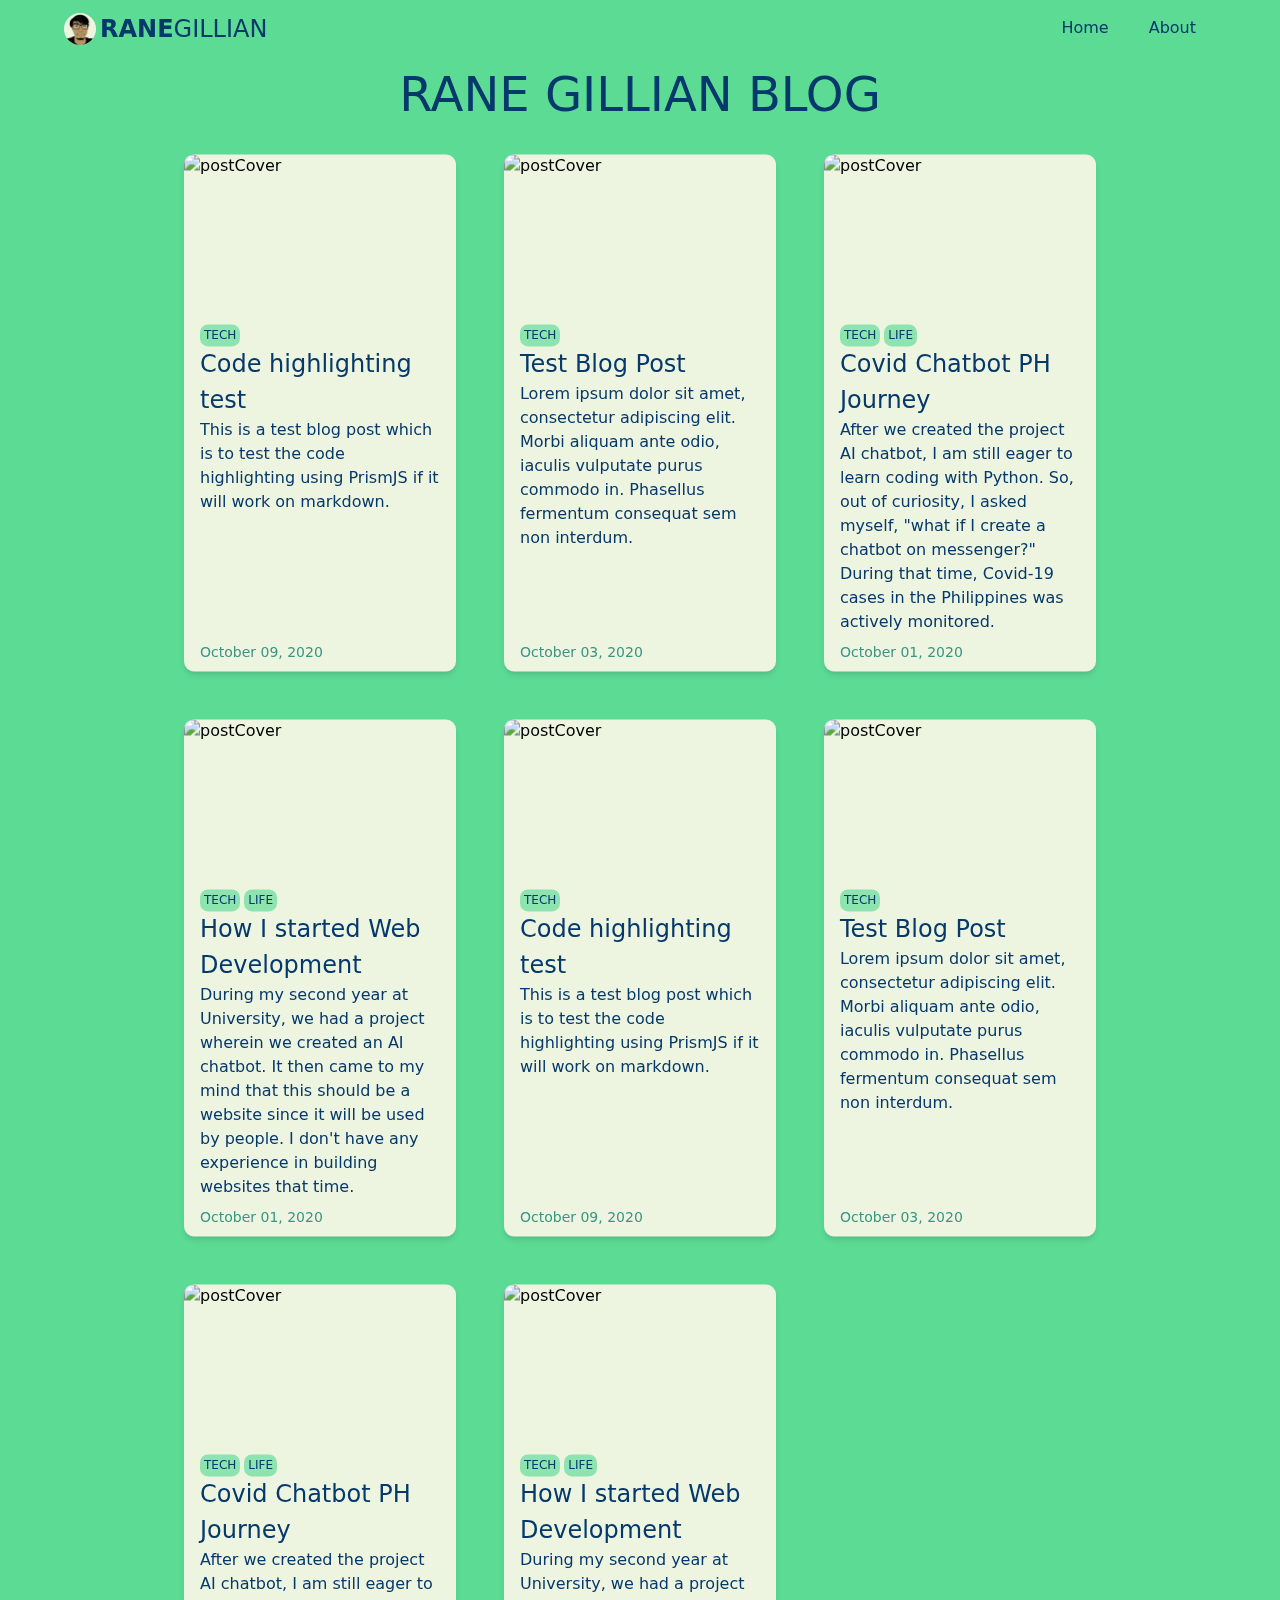
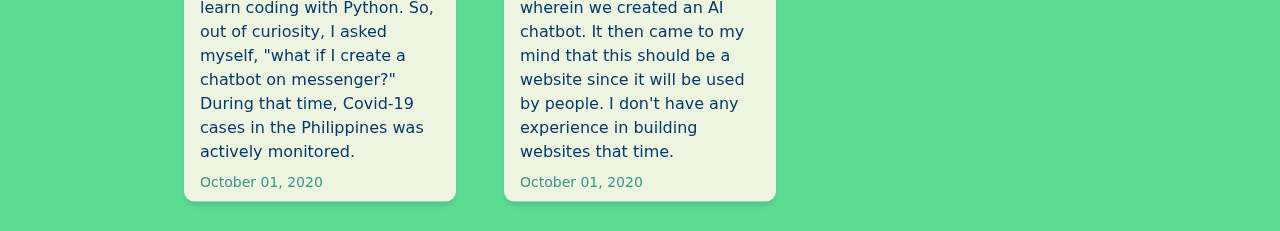
==== commit 1533e19a: "Deploy rgvillanueva28/blog to github.com/rgvillanueva28/blog.git:master" ====
--- a/index.html
+++ b/index.html
@@ -1 +1 @@
-<!DOCTYPE html><html><head><meta name="viewport" content="width=device-width"/><meta charSet="utf-8"/><link rel="icon" href="/favicon.ico"/><meta name="description" content="Personal website of Rane Gillian created with Next.JS"/><link href="https://fonts.googleapis.com/icon?family=Material+Icons" rel="stylesheet"/><title>RANE GILLIAN | BLOG</title><link rel="icon" href="/favicon.ico"/><meta name="next-head-count" content="7"/><link rel="preload" href="/_next/static/css/29f4f9d8bfc244cb45c8.css" as="style"/><link rel="stylesheet" href="/_next/static/css/29f4f9d8bfc244cb45c8.css" data-n-g=""/><noscript data-n-css="true"></noscript><link rel="preload" href="/_next/static/chunks/main-e11e3e445f976f694549.js" as="script"/><link rel="preload" href="/_next/static/chunks/webpack-e067438c4cf4ef2ef178.js" as="script"/><link rel="preload" href="/_next/static/chunks/framework.9ec1f7868b3e9d138cdd.js" as="script"/><link rel="preload" href="/_next/static/chunks/commons.cb82874e43d6dd0d0fae.js" as="script"/><link rel="preload" href="/_next/static/chunks/pages/_app-ac229885581bee1bbe4b.js" as="script"/><link rel="preload" href="/_next/static/chunks/1bfc9850.0f7772418867ee6c9efb.js" as="script"/><link rel="preload" href="/_next/static/chunks/05d954cf.f9e51185279961c1d743.js" as="script"/><link rel="preload" href="/_next/static/chunks/2c3b9bffc7150b37a7b3810dfcf1c0b0fac2bd18.c0edab47a4ff5273f1f1.js" as="script"/><link rel="preload" href="/_next/static/chunks/pages/index-a5fdd4b6b8faf8c7ac48.js" as="script"/></head><body><div id="__next"><header id="header" class="fixed w-full lg:px-16 px-6 lg:py-0 py-2 flex flex-wrap items-center transition duration-500 z-50  bg-transparent text-dark"><div class="flex-1 flex justify-between items-center"><a class="fill-current" href="/"><img class="bg-foreground rounded-full" src="/logo.png" width="32" height="32"/></a><div class="m-0 mr-auto p-0 pl-1 my-auto"><h1 class="text-2xl"><strong>RANE</strong>GILLIAN</h1></div></div><div class="transition cursor-pointer lg:hidden focus:outline-none  border border-transparent rounded-md p-1 py-3 relative  hover:text-foreground hover:border-foreground hover:bg-accent-dark" style="min-height:42px;min-width:42px" id="toggle-menu"><div class="container"><div class="absolute " style="top:4px"><svg stroke="currentColor" fill="currentColor" stroke-width="0" viewBox="0 0 448 512" size="32" height="32" width="32" xmlns="http://www.w3.org/2000/svg"><path d="M16 132h416c8.837 0 16-7.163 16-16V76c0-8.837-7.163-16-16-16H16C7.163 60 0 67.163 0 76v40c0 8.837 7.163 16 16 16zm0 160h416c8.837 0 16-7.163 16-16v-40c0-8.837-7.163-16-16-16H16c-8.837 0-16 7.163-16 16v40c0 8.837 7.163 16 16 16zm0 160h416c8.837 0 16-7.163 16-16v-40c0-8.837-7.163-16-16-16H16c-8.837 0-16 7.163-16 16v40c0 8.837 7.163 16 16 16z"></path></svg></div></div></div><div class="lg:flex lg:items-center lg:w-auto w-full text-foreground lg:h-auto" id="menu"><nav class="invisible lg:visible"><ul class="lg:flex items-center justify-between text-base pt-4 lg:pt-0"><li><a class="lg:py-4 py-3 px-5 block border-b-2 border-transparent text-dark hover:text-foreground hover:border-foreground hover:bg-accent-dark" href="/">Home</a></li><li><a class="lg:py-4 py-3 px-5 block border-b-2 border-transparent text-dark hover:text-foreground hover:border-foreground hover:bg-accent-dark" href="/about">About</a></li></ul></nav></div></header><div class="pt-16 container" style="opacity:0;transform:translateY(-100px) translateZ(0)"><div class="container"><main class="container"><h2 class="text-center text-dark">RANE GILLIAN BLOG</h2><div class="flex flex-row flex-wrap mx-auto w-11/12 md:w-10/12 lg:w-9/12"><div class="flex flex-wrap w-full px-6 py-6 md:w-1/2 lg:w-1/3 "><a href="/posts/how-i-started-web-development"><div class="flex flex-col items-stretch min-h-full pb-2 bg-foreground shadow-md overflow-hidden" style="border-radius:10px"><div class=""><img src="https://res.cloudinary.com/rgv/image/upload/v1601702887/small_68747470733a2f2f692e6962622e636f2f7858576e5842792f6c6f676f3132332e6a7067_aa1da6a2c9.jpg" alt="postCover" class="object-cover w-full h-full md:h-48 lg:h-32 xl:h-40"/></div><div class="px-4 py-2 text-dark h-full"><h5 class="font-medium ">How I started Web Development</h5><p class="">During my second year at University, we had a project wherein we created an AI chatbot. It then came to my mind that this should be a website since it will be used by people. I don&#x27;t have any experience in building websites that time.</p></div><p class="font-light px-4 text-sm text-accent-dark mt-auto">October 01, 2020</p></div></a></div><div class="flex flex-wrap w-full px-6 py-6 md:w-1/2 lg:w-1/3 "><a href="/posts/covid-chatbot-ph-journey"><div class="flex flex-col items-stretch min-h-full pb-2 bg-foreground shadow-md overflow-hidden" style="border-radius:10px"><div class=""><img src="https://res.cloudinary.com/rgv/image/upload/v1601702914/small_91296700_114223073557210_3956874179197796352_o_9fa8b4eb9a.png" alt="postCover" class="object-cover w-full h-full md:h-48 lg:h-32 xl:h-40"/></div><div class="px-4 py-2 text-dark h-full"><h5 class="font-medium ">Covid Chatbot PH Journey</h5><p class="">After we created the project AI chatbot, I am still eager to learn coding with Python. So, out of curiosity, I asked myself, &quot;what if I create a chatbot on messenger?&quot; During that time, Covid-19 cases in the Philippines was actively monitored.</p></div><p class="font-light px-4 text-sm text-accent-dark mt-auto">October 01, 2020</p></div></a></div><div class="flex flex-wrap w-full px-6 py-6 md:w-1/2 lg:w-1/3 "><a href="/posts/test-blog-post"><div class="flex flex-col items-stretch min-h-full pb-2 bg-foreground shadow-md overflow-hidden" style="border-radius:10px"><div class=""><img src="https://res.cloudinary.com/rgv/image/upload/v1601726298/small_Wallpaper_FHD_1920_X1080_PNG_0bcac1a6b8.png" alt="postCover" class="object-cover w-full h-full md:h-48 lg:h-32 xl:h-40"/></div><div class="px-4 py-2 text-dark h-full"><h5 class="font-medium ">Test Blog Post</h5><p class="">Lorem ipsum dolor sit amet, consectetur adipiscing elit. Morbi aliquam ante odio, iaculis vulputate purus commodo in. Phasellus fermentum consequat sem non interdum.</p></div><p class="font-light px-4 text-sm text-accent-dark mt-auto">October 03, 2020</p></div></a></div><div class="flex flex-wrap w-full px-6 py-6 md:w-1/2 lg:w-1/3 "><a href="/posts/how-i-started-web-development"><div class="flex flex-col items-stretch min-h-full pb-2 bg-foreground shadow-md overflow-hidden" style="border-radius:10px"><div class=""><img src="https://res.cloudinary.com/rgv/image/upload/v1601702887/small_68747470733a2f2f692e6962622e636f2f7858576e5842792f6c6f676f3132332e6a7067_aa1da6a2c9.jpg" alt="postCover" class="object-cover w-full h-full md:h-48 lg:h-32 xl:h-40"/></div><div class="px-4 py-2 text-dark h-full"><h5 class="font-medium ">How I started Web Development</h5><p class="">During my second year at University, we had a project wherein we created an AI chatbot. It then came to my mind that this should be a website since it will be used by people. I don&#x27;t have any experience in building websites that time.</p></div><p class="font-light px-4 text-sm text-accent-dark mt-auto">October 01, 2020</p></div></a></div><div class="flex flex-wrap w-full px-6 py-6 md:w-1/2 lg:w-1/3 "><a href="/posts/covid-chatbot-ph-journey"><div class="flex flex-col items-stretch min-h-full pb-2 bg-foreground shadow-md overflow-hidden" style="border-radius:10px"><div class=""><img src="https://res.cloudinary.com/rgv/image/upload/v1601702914/small_91296700_114223073557210_3956874179197796352_o_9fa8b4eb9a.png" alt="postCover" class="object-cover w-full h-full md:h-48 lg:h-32 xl:h-40"/></div><div class="px-4 py-2 text-dark h-full"><h5 class="font-medium ">Covid Chatbot PH Journey</h5><p class="">After we created the project AI chatbot, I am still eager to learn coding with Python. So, out of curiosity, I asked myself, &quot;what if I create a chatbot on messenger?&quot; During that time, Covid-19 cases in the Philippines was actively monitored.</p></div><p class="font-light px-4 text-sm text-accent-dark mt-auto">October 01, 2020</p></div></a></div><div class="flex flex-wrap w-full px-6 py-6 md:w-1/2 lg:w-1/3 "><a href="/posts/test-blog-post"><div class="flex flex-col items-stretch min-h-full pb-2 bg-foreground shadow-md overflow-hidden" style="border-radius:10px"><div class=""><img src="https://res.cloudinary.com/rgv/image/upload/v1601726298/small_Wallpaper_FHD_1920_X1080_PNG_0bcac1a6b8.png" alt="postCover" class="object-cover w-full h-full md:h-48 lg:h-32 xl:h-40"/></div><div class="px-4 py-2 text-dark h-full"><h5 class="font-medium ">Test Blog Post</h5><p class="">Lorem ipsum dolor sit amet, consectetur adipiscing elit. Morbi aliquam ante odio, iaculis vulputate purus commodo in. Phasellus fermentum consequat sem non interdum.</p></div><p class="font-light px-4 text-sm text-accent-dark mt-auto">October 03, 2020</p></div></a></div></div></main></div></div></div><script id="__NEXT_DATA__" type="application/json">{"props":{"pageProps":{"posts":[{"id":1,"title":"How I started Web Development","content":"During my second year at University, we had a project wherein we created an AI chatbot. It then came to my mind that this should be a website since it will be used by people. I don't have any experience in building websites that time. I only know basic html and no CSS or Javascript. But! I was very obsessed with Python that time, since it was the only language that was taught to us.\n\nIn the beginning, I created an Deep Learning chatbot which is on console or terminal only. When I finally made the thing work, I researched if it is possible to create websites using python. I then learned about Django Framework which is a very popular framework but on backend. My groupmate has a template for a website so we used it and tweaked it a bit.\n\nI was very slow in creating the project since I am not also very good in Python. However, I am enjoying it since I am learning, not only Django, but also Javascript.\n\nI was enjoying much that after the project is functional, I also added a voice functionality for the chatbot. If I'm not mistaken, almost half of the time creating the project was on the voice functionality. I never thought of surrendering that time since I am very eager to learn.\nWe successfully made the project in time and received a high grade for it. You can check our project in github using [this link](https://github.com/CoDev-20/Covid19Chatbot).","excerpt":"During my second year at University, we had a project wherein we created an AI chatbot. It then came to my mind that this should be a website since it will be used by people. I don't have any experience in building websites that time.","date":"2020-10-01T14:25:00.000Z","slug":"how-i-started-web-development","author":{"id":1,"name":"Rane Gillian Villanueva","created_at":"2020-10-01T14:09:50.912Z","updated_at":"2020-10-03T05:27:41.040Z","picture":{"id":5,"name":"ME cartoon (2).jpg","alternativeText":"","caption":"","width":1050,"height":1050,"formats":{"large":{"ext":".jpg","url":"https://res.cloudinary.com/rgv/image/upload/v1601701961/large_ME_cartoon_2_781a382676.jpg","hash":"large_ME_cartoon_2_781a382676","mime":"image/jpeg","name":"large_ME cartoon (2).jpg","path":null,"size":50.52,"width":1000,"height":1000,"provider_metadata":{"public_id":"large_ME_cartoon_2_781a382676","resource_type":"image"}},"small":{"ext":".jpg","url":"https://res.cloudinary.com/rgv/image/upload/v1601701964/small_ME_cartoon_2_781a382676.jpg","hash":"small_ME_cartoon_2_781a382676","mime":"image/jpeg","name":"small_ME cartoon (2).jpg","path":null,"size":20.48,"width":500,"height":500,"provider_metadata":{"public_id":"small_ME_cartoon_2_781a382676","resource_type":"image"}},"medium":{"ext":".jpg","url":"https://res.cloudinary.com/rgv/image/upload/v1601701963/medium_ME_cartoon_2_781a382676.jpg","hash":"medium_ME_cartoon_2_781a382676","mime":"image/jpeg","name":"medium_ME cartoon (2).jpg","path":null,"size":35,"width":750,"height":750,"provider_metadata":{"public_id":"medium_ME_cartoon_2_781a382676","resource_type":"image"}},"thumbnail":{"ext":".jpg","url":"https://res.cloudinary.com/rgv/image/upload/v1601701960/thumbnail_ME_cartoon_2_781a382676.jpg","hash":"thumbnail_ME_cartoon_2_781a382676","mime":"image/jpeg","name":"thumbnail_ME cartoon (2).jpg","path":null,"size":4.57,"width":156,"height":156,"provider_metadata":{"public_id":"thumbnail_ME_cartoon_2_781a382676","resource_type":"image"}}},"hash":"ME_cartoon_2_781a382676","ext":".jpg","mime":"image/jpeg","size":53.06,"url":"https://res.cloudinary.com/rgv/image/upload/v1601701958/ME_cartoon_2_781a382676.jpg","previewUrl":null,"provider":"cloudinary","provider_metadata":{"public_id":"ME_cartoon_2_781a382676","resource_type":"image"},"created_at":"2020-10-03T05:12:44.749Z","updated_at":"2020-10-03T05:12:49.984Z"}},"status":"published","created_at":"2020-10-01T14:25:23.538Z","updated_at":"2020-10-03T05:28:17.499Z","coverImage":[{"id":6,"name":"68747470733a2f2f692e6962622e636f2f7858576e5842792f6c6f676f3132332e6a7067.jpg","alternativeText":"","caption":"","width":900,"height":900,"formats":{"small":{"ext":".jpg","url":"https://res.cloudinary.com/rgv/image/upload/v1601702887/small_68747470733a2f2f692e6962622e636f2f7858576e5842792f6c6f676f3132332e6a7067_aa1da6a2c9.jpg","hash":"small_68747470733a2f2f692e6962622e636f2f7858576e5842792f6c6f676f3132332e6a7067_aa1da6a2c9","mime":"image/jpeg","name":"small_68747470733a2f2f692e6962622e636f2f7858576e5842792f6c6f676f3132332e6a7067.jpg","path":null,"size":23.56,"width":500,"height":500,"provider_metadata":{"public_id":"small_68747470733a2f2f692e6962622e636f2f7858576e5842792f6c6f676f3132332e6a7067_aa1da6a2c9","resource_type":"image"}},"medium":{"ext":".jpg","url":"https://res.cloudinary.com/rgv/image/upload/v1601702887/medium_68747470733a2f2f692e6962622e636f2f7858576e5842792f6c6f676f3132332e6a7067_aa1da6a2c9.jpg","hash":"medium_68747470733a2f2f692e6962622e636f2f7858576e5842792f6c6f676f3132332e6a7067_aa1da6a2c9","mime":"image/jpeg","name":"medium_68747470733a2f2f692e6962622e636f2f7858576e5842792f6c6f676f3132332e6a7067.jpg","path":null,"size":37.64,"width":750,"height":750,"provider_metadata":{"public_id":"medium_68747470733a2f2f692e6962622e636f2f7858576e5842792f6c6f676f3132332e6a7067_aa1da6a2c9","resource_type":"image"}},"thumbnail":{"ext":".jpg","url":"https://res.cloudinary.com/rgv/image/upload/v1601702887/thumbnail_68747470733a2f2f692e6962622e636f2f7858576e5842792f6c6f676f3132332e6a7067_aa1da6a2c9.jpg","hash":"thumbnail_68747470733a2f2f692e6962622e636f2f7858576e5842792f6c6f676f3132332e6a7067_aa1da6a2c9","mime":"image/jpeg","name":"thumbnail_68747470733a2f2f692e6962622e636f2f7858576e5842792f6c6f676f3132332e6a7067.jpg","path":null,"size":5.86,"width":156,"height":156,"provider_metadata":{"public_id":"thumbnail_68747470733a2f2f692e6962622e636f2f7858576e5842792f6c6f676f3132332e6a7067_aa1da6a2c9","resource_type":"image"}}},"hash":"68747470733a2f2f692e6962622e636f2f7858576e5842792f6c6f676f3132332e6a7067_aa1da6a2c9","ext":".jpg","mime":"image/jpeg","size":42.71,"url":"https://res.cloudinary.com/rgv/image/upload/v1601702886/68747470733a2f2f692e6962622e636f2f7858576e5842792f6c6f676f3132332e6a7067_aa1da6a2c9.jpg","previewUrl":null,"provider":"cloudinary","provider_metadata":{"public_id":"68747470733a2f2f692e6962622e636f2f7858576e5842792f6c6f676f3132332e6a7067_aa1da6a2c9","resource_type":"image"},"created_at":"2020-10-03T05:28:08.107Z","updated_at":"2020-10-03T05:28:08.160Z"}],"categories":[]},{"id":2,"title":"Covid Chatbot PH Journey","content":"After we created the project AI chatbot, I am still eager to learn coding with Python. So, out of curiosity, I asked myself, \"what if I create a chatbot on messenger?\" During that time, Covid-19 cases in the Philippines was actively monitored. So, I hunt for available APIs that time but I can't find any.\n\nHowever, there was this one website which provides data about Covid-19 in the Philippines which is from the Department of Health (DOH). I examined the website using the google chrome developer tools (I always refer to this as inspect element) to try and find possible source for the data. I clicked all the items under network tab until I found out the source of the data. I wasn't expecting it at all since I was just tinkering around. I then used this API for my version 1 which is I think created using [ArcGIS](https://www.arcgis.com/index.html). After sometime, the API was taken down by the DOH. I don't know the reason but I think that too many API calls or traffic was on the server. I knew that I am only borrowing the API so I fetch data only once a day since DOH only updates once a day.\n\nThe need for version 2 with a new data source arises. The search for new source of data has commenced.  I found [https://coronavirus-ph-api.herokuapp.com/](https://coronavirus-ph-api.herokuapp.com/) and [https://covid19.mathdro.id/](https://covid19.mathdro.id/) and used them. Unlike the data source for version 1, the new data source does not have data on the Persons under Monitor (PUM) and Persons under Investigation (PUI), so I removed them. I added a new feature for version 2 which is Region.\n\nEventually, I sticked only to a single data source which is [https://coronavirus-ph-api.herokuapp.com/](https://coronavirus-ph-api.herokuapp.com/). I added new features which is rates, and fresh cases. I called this changed version 3.\n\nThe DOH again changed their public data source which is a dependency for the version 3 data source. The search for new data source has again commenced. I eventually sticked to [https://disease.sh/](https://disease.sh/) as the new and current data source. Many features are also added which includes active cases, critical cases, tests conducted, total, and per million.\n\nYou can check the project on [this link](https://covid-chatbot-ph.herokuapp.com/).","excerpt":"After we created the project AI chatbot, I am still eager to learn coding with Python. So, out of curiosity, I asked myself, \"what if I create a chatbot on messenger?\" During that time, Covid-19 cases in the Philippines was actively monitored.","date":"2020-10-01T14:50:00.000Z","slug":"covid-chatbot-ph-journey","author":{"id":1,"name":"Rane Gillian Villanueva","created_at":"2020-10-01T14:09:50.912Z","updated_at":"2020-10-03T05:27:41.040Z","picture":{"id":5,"name":"ME cartoon (2).jpg","alternativeText":"","caption":"","width":1050,"height":1050,"formats":{"large":{"ext":".jpg","url":"https://res.cloudinary.com/rgv/image/upload/v1601701961/large_ME_cartoon_2_781a382676.jpg","hash":"large_ME_cartoon_2_781a382676","mime":"image/jpeg","name":"large_ME cartoon (2).jpg","path":null,"size":50.52,"width":1000,"height":1000,"provider_metadata":{"public_id":"large_ME_cartoon_2_781a382676","resource_type":"image"}},"small":{"ext":".jpg","url":"https://res.cloudinary.com/rgv/image/upload/v1601701964/small_ME_cartoon_2_781a382676.jpg","hash":"small_ME_cartoon_2_781a382676","mime":"image/jpeg","name":"small_ME cartoon (2).jpg","path":null,"size":20.48,"width":500,"height":500,"provider_metadata":{"public_id":"small_ME_cartoon_2_781a382676","resource_type":"image"}},"medium":{"ext":".jpg","url":"https://res.cloudinary.com/rgv/image/upload/v1601701963/medium_ME_cartoon_2_781a382676.jpg","hash":"medium_ME_cartoon_2_781a382676","mime":"image/jpeg","name":"medium_ME cartoon (2).jpg","path":null,"size":35,"width":750,"height":750,"provider_metadata":{"public_id":"medium_ME_cartoon_2_781a382676","resource_type":"image"}},"thumbnail":{"ext":".jpg","url":"https://res.cloudinary.com/rgv/image/upload/v1601701960/thumbnail_ME_cartoon_2_781a382676.jpg","hash":"thumbnail_ME_cartoon_2_781a382676","mime":"image/jpeg","name":"thumbnail_ME cartoon (2).jpg","path":null,"size":4.57,"width":156,"height":156,"provider_metadata":{"public_id":"thumbnail_ME_cartoon_2_781a382676","resource_type":"image"}}},"hash":"ME_cartoon_2_781a382676","ext":".jpg","mime":"image/jpeg","size":53.06,"url":"https://res.cloudinary.com/rgv/image/upload/v1601701958/ME_cartoon_2_781a382676.jpg","previewUrl":null,"provider":"cloudinary","provider_metadata":{"public_id":"ME_cartoon_2_781a382676","resource_type":"image"},"created_at":"2020-10-03T05:12:44.749Z","updated_at":"2020-10-03T05:12:49.984Z"}},"status":"published","created_at":"2020-10-01T14:52:32.531Z","updated_at":"2020-10-03T05:28:37.864Z","coverImage":[{"id":7,"name":"91296700_114223073557210_3956874179197796352_o.png","alternativeText":"","caption":"","width":1024,"height":1024,"formats":{"large":{"ext":".png","url":"https://res.cloudinary.com/rgv/image/upload/v1601702913/large_91296700_114223073557210_3956874179197796352_o_9fa8b4eb9a.png","hash":"large_91296700_114223073557210_3956874179197796352_o_9fa8b4eb9a","mime":"image/png","name":"large_91296700_114223073557210_3956874179197796352_o.png","path":null,"size":982.34,"width":1000,"height":1000,"provider_metadata":{"public_id":"large_91296700_114223073557210_3956874179197796352_o_9fa8b4eb9a","resource_type":"image"}},"small":{"ext":".png","url":"https://res.cloudinary.com/rgv/image/upload/v1601702914/small_91296700_114223073557210_3956874179197796352_o_9fa8b4eb9a.png","hash":"small_91296700_114223073557210_3956874179197796352_o_9fa8b4eb9a","mime":"image/png","name":"small_91296700_114223073557210_3956874179197796352_o.png","path":null,"size":279.82,"width":500,"height":500,"provider_metadata":{"public_id":"small_91296700_114223073557210_3956874179197796352_o_9fa8b4eb9a","resource_type":"image"}},"medium":{"ext":".png","url":"https://res.cloudinary.com/rgv/image/upload/v1601702913/medium_91296700_114223073557210_3956874179197796352_o_9fa8b4eb9a.png","hash":"medium_91296700_114223073557210_3956874179197796352_o_9fa8b4eb9a","mime":"image/png","name":"medium_91296700_114223073557210_3956874179197796352_o.png","path":null,"size":619.33,"width":750,"height":750,"provider_metadata":{"public_id":"medium_91296700_114223073557210_3956874179197796352_o_9fa8b4eb9a","resource_type":"image"}},"thumbnail":{"ext":".png","url":"https://res.cloudinary.com/rgv/image/upload/v1601702912/thumbnail_91296700_114223073557210_3956874179197796352_o_9fa8b4eb9a.png","hash":"thumbnail_91296700_114223073557210_3956874179197796352_o_9fa8b4eb9a","mime":"image/png","name":"thumbnail_91296700_114223073557210_3956874179197796352_o.png","path":null,"size":38.95,"width":156,"height":156,"provider_metadata":{"public_id":"thumbnail_91296700_114223073557210_3956874179197796352_o_9fa8b4eb9a","resource_type":"image"}}},"hash":"91296700_114223073557210_3956874179197796352_o_9fa8b4eb9a","ext":".png","mime":"image/png","size":946.32,"url":"https://res.cloudinary.com/rgv/image/upload/v1601702912/91296700_114223073557210_3956874179197796352_o_9fa8b4eb9a.png","previewUrl":null,"provider":"cloudinary","provider_metadata":{"public_id":"91296700_114223073557210_3956874179197796352_o_9fa8b4eb9a","resource_type":"image"},"created_at":"2020-10-03T05:28:34.778Z","updated_at":"2020-10-03T05:28:34.854Z"}],"categories":[{"id":1,"category":"Python","created_at":"2020-10-02T13:07:56.133Z","updated_at":"2020-10-02T13:07:58.078Z"}]},{"id":3,"title":"Test Blog Post","content":"Lorem ipsum dolor sit amet, consectetur adipiscing elit. Morbi aliquam ante odio, iaculis vulputate purus commodo in. Phasellus fermentum consequat sem non interdum. Suspendisse potenti. Aenean venenatis quam est, vel iaculis tortor vehicula at. Orci varius natoque penatibus et magnis dis parturient montes,\n\n# H1\nLorem ipsum **dolor sit amet**, *consectetur adipiscing elit*. Morbi aliquam ante odio, iaculis vulputate purus commodo in. Phasellus fermentum consequat sem non interdum. Suspendisse potenti. Aenean venenatis quam est, vel iaculis tortor vehicula at. Orci varius natoque penatibus et magnis dis parturient montes, nascetur ridiculus mus. Etiam semper, est non pretium egestas, sem eros vulputate orci, quis eleifend orci lorem quis velit.\u003cu\u003e Vivamus sit amet sagittis ex.\u003c/u\u003e\n\n## [Website](https://ranegillian.me)\n\u003e Quote Lorem ipsum dolor sit amet, consectetur adipiscing elit. Morbi aliquam ante odio, iaculis vulputate purus commodo in. Phasellus fermentum consequat sem non interdum.\n\n\n```\nimport code from \"strapi\";\n\nexport default function test() {\n  return ()\n}\n```\n- a\n- b\n- v\n","excerpt":"Lorem ipsum dolor sit amet, consectetur adipiscing elit. Morbi aliquam ante odio, iaculis vulputate purus commodo in. Phasellus fermentum consequat sem non interdum.","date":"2020-10-03T11:58:00.000Z","slug":"test-blog-post","author":{"id":1,"name":"Rane Gillian Villanueva","created_at":"2020-10-01T14:09:50.912Z","updated_at":"2020-10-03T05:27:41.040Z","picture":{"id":5,"name":"ME cartoon (2).jpg","alternativeText":"","caption":"","width":1050,"height":1050,"formats":{"large":{"ext":".jpg","url":"https://res.cloudinary.com/rgv/image/upload/v1601701961/large_ME_cartoon_2_781a382676.jpg","hash":"large_ME_cartoon_2_781a382676","mime":"image/jpeg","name":"large_ME cartoon (2).jpg","path":null,"size":50.52,"width":1000,"height":1000,"provider_metadata":{"public_id":"large_ME_cartoon_2_781a382676","resource_type":"image"}},"small":{"ext":".jpg","url":"https://res.cloudinary.com/rgv/image/upload/v1601701964/small_ME_cartoon_2_781a382676.jpg","hash":"small_ME_cartoon_2_781a382676","mime":"image/jpeg","name":"small_ME cartoon (2).jpg","path":null,"size":20.48,"width":500,"height":500,"provider_metadata":{"public_id":"small_ME_cartoon_2_781a382676","resource_type":"image"}},"medium":{"ext":".jpg","url":"https://res.cloudinary.com/rgv/image/upload/v1601701963/medium_ME_cartoon_2_781a382676.jpg","hash":"medium_ME_cartoon_2_781a382676","mime":"image/jpeg","name":"medium_ME cartoon (2).jpg","path":null,"size":35,"width":750,"height":750,"provider_metadata":{"public_id":"medium_ME_cartoon_2_781a382676","resource_type":"image"}},"thumbnail":{"ext":".jpg","url":"https://res.cloudinary.com/rgv/image/upload/v1601701960/thumbnail_ME_cartoon_2_781a382676.jpg","hash":"thumbnail_ME_cartoon_2_781a382676","mime":"image/jpeg","name":"thumbnail_ME cartoon (2).jpg","path":null,"size":4.57,"width":156,"height":156,"provider_metadata":{"public_id":"thumbnail_ME_cartoon_2_781a382676","resource_type":"image"}}},"hash":"ME_cartoon_2_781a382676","ext":".jpg","mime":"image/jpeg","size":53.06,"url":"https://res.cloudinary.com/rgv/image/upload/v1601701958/ME_cartoon_2_781a382676.jpg","previewUrl":null,"provider":"cloudinary","provider_metadata":{"public_id":"ME_cartoon_2_781a382676","resource_type":"image"},"created_at":"2020-10-03T05:12:44.749Z","updated_at":"2020-10-03T05:12:49.984Z"}},"status":"published","created_at":"2020-10-03T11:58:50.434Z","updated_at":"2020-10-03T11:58:50.463Z","coverImage":[{"id":8,"name":"Wallpaper FHD_1920X1080_PNG.png","alternativeText":"","caption":"","width":1920,"height":1080,"formats":{"large":{"ext":".png","url":"https://res.cloudinary.com/rgv/image/upload/v1601726297/large_Wallpaper_FHD_1920_X1080_PNG_0bcac1a6b8.png","hash":"large_Wallpaper_FHD_1920_X1080_PNG_0bcac1a6b8","mime":"image/png","name":"large_Wallpaper FHD_1920X1080_PNG.png","path":null,"size":729.72,"width":1000,"height":563,"provider_metadata":{"public_id":"large_Wallpaper_FHD_1920_X1080_PNG_0bcac1a6b8","resource_type":"image"}},"small":{"ext":".png","url":"https://res.cloudinary.com/rgv/image/upload/v1601726298/small_Wallpaper_FHD_1920_X1080_PNG_0bcac1a6b8.png","hash":"small_Wallpaper_FHD_1920_X1080_PNG_0bcac1a6b8","mime":"image/png","name":"small_Wallpaper FHD_1920X1080_PNG.png","path":null,"size":226.04,"width":500,"height":281,"provider_metadata":{"public_id":"small_Wallpaper_FHD_1920_X1080_PNG_0bcac1a6b8","resource_type":"image"}},"medium":{"ext":".png","url":"https://res.cloudinary.com/rgv/image/upload/v1601726297/medium_Wallpaper_FHD_1920_X1080_PNG_0bcac1a6b8.png","hash":"medium_Wallpaper_FHD_1920_X1080_PNG_0bcac1a6b8","mime":"image/png","name":"medium_Wallpaper FHD_1920X1080_PNG.png","path":null,"size":449.09,"width":750,"height":422,"provider_metadata":{"public_id":"medium_Wallpaper_FHD_1920_X1080_PNG_0bcac1a6b8","resource_type":"image"}},"thumbnail":{"ext":".png","url":"https://res.cloudinary.com/rgv/image/upload/v1601726296/thumbnail_Wallpaper_FHD_1920_X1080_PNG_0bcac1a6b8.png","hash":"thumbnail_Wallpaper_FHD_1920_X1080_PNG_0bcac1a6b8","mime":"image/png","name":"thumbnail_Wallpaper FHD_1920X1080_PNG.png","path":null,"size":68.24,"width":245,"height":138,"provider_metadata":{"public_id":"thumbnail_Wallpaper_FHD_1920_X1080_PNG_0bcac1a6b8","resource_type":"image"}}},"hash":"Wallpaper_FHD_1920_X1080_PNG_0bcac1a6b8","ext":".png","mime":"image/png","size":1787.57,"url":"https://res.cloudinary.com/rgv/image/upload/v1601726295/Wallpaper_FHD_1920_X1080_PNG_0bcac1a6b8.png","previewUrl":null,"provider":"cloudinary","provider_metadata":{"public_id":"Wallpaper_FHD_1920_X1080_PNG_0bcac1a6b8","resource_type":"image"},"created_at":"2020-10-03T11:58:18.465Z","updated_at":"2020-10-03T11:58:18.518Z"}],"categories":[{"id":1,"category":"Python","created_at":"2020-10-02T13:07:56.133Z","updated_at":"2020-10-02T13:07:58.078Z"}]}]},"__N_SSG":true},"page":"/","query":{},"buildId":"4e7My9og9wQaC6X8GiSFy","nextExport":false,"isFallback":false,"gsp":true}</script><script nomodule="" src="/_next/static/chunks/polyfills-fa276ba060a4a8ac7eef.js"></script><script src="/_next/static/chunks/main-e11e3e445f976f694549.js" async=""></script><script src="/_next/static/chunks/webpack-e067438c4cf4ef2ef178.js" async=""></script><script src="/_next/static/chunks/framework.9ec1f7868b3e9d138cdd.js" async=""></script><script src="/_next/static/chunks/commons.cb82874e43d6dd0d0fae.js" async=""></script><script src="/_next/static/chunks/pages/_app-ac229885581bee1bbe4b.js" async=""></script><script src="/_next/static/chunks/1bfc9850.0f7772418867ee6c9efb.js" async=""></script><script src="/_next/static/chunks/05d954cf.f9e51185279961c1d743.js" async=""></script><script src="/_next/static/chunks/2c3b9bffc7150b37a7b3810dfcf1c0b0fac2bd18.c0edab47a4ff5273f1f1.js" async=""></script><script src="/_next/static/chunks/pages/index-a5fdd4b6b8faf8c7ac48.js" async=""></script><script src="/_next/static/4e7My9og9wQaC6X8GiSFy/_buildManifest.js" async=""></script><script src="/_next/static/4e7My9og9wQaC6X8GiSFy/_ssgManifest.js" async=""></script></body></html>+<!DOCTYPE html><html><head><meta name="viewport" content="width=device-width"/><meta charSet="utf-8"/><link rel="icon" href="/favicon.ico"/><meta name="description" content="Personal website of Rane Gillian created with Next.JS"/><link href="https://fonts.googleapis.com/icon?family=Material+Icons" rel="stylesheet"/><title>RANE GILLIAN | BLOG</title><link rel="icon" href="/favicon.ico"/><meta name="next-head-count" content="7"/><link rel="preload" href="/_next/static/css/08dfafacf4659f41d6e2.css" as="style"/><link rel="stylesheet" href="/_next/static/css/08dfafacf4659f41d6e2.css" data-n-g=""/><noscript data-n-css="true"></noscript><link rel="preload" href="/_next/static/chunks/main-e11e3e445f976f694549.js" as="script"/><link rel="preload" href="/_next/static/chunks/webpack-e067438c4cf4ef2ef178.js" as="script"/><link rel="preload" href="/_next/static/chunks/framework.9ec1f7868b3e9d138cdd.js" as="script"/><link rel="preload" href="/_next/static/chunks/commons.cb82874e43d6dd0d0fae.js" as="script"/><link rel="preload" href="/_next/static/chunks/pages/_app-16530bfe9b478c2e202e.js" as="script"/><link rel="preload" href="/_next/static/chunks/1bfc9850.0f7772418867ee6c9efb.js" as="script"/><link rel="preload" href="/_next/static/chunks/05d954cf.f9e51185279961c1d743.js" as="script"/><link rel="preload" href="/_next/static/chunks/2c3b9bffc7150b37a7b3810dfcf1c0b0fac2bd18.c0edab47a4ff5273f1f1.js" as="script"/><link rel="preload" href="/_next/static/chunks/pages/index-9bf2ebd9da1b328021b1.js" as="script"/></head><body><div id="__next"><header id="header" class="fixed w-full lg:px-16 px-6 lg:py-0 py-2 flex flex-wrap items-center transition duration-500 z-50  bg-transparent text-dark"><div class="flex-1 flex justify-between items-center"><a class="fill-current" href="/"><img class="bg-foreground rounded-full" src="/logo.png" width="32" height="32"/></a><div class="m-0 mr-auto p-0 pl-1 my-auto"><h1 class="text-2xl"><strong>RANE</strong>GILLIAN</h1></div></div><div class="transition cursor-pointer lg:hidden focus:outline-none  border border-transparent rounded-md p-1 py-3 relative  hover:text-foreground hover:border-foreground hover:bg-accent-dark" style="min-height:42px;min-width:42px" id="toggle-menu"><div class="container"><div class="absolute " style="top:4px"><svg stroke="currentColor" fill="currentColor" stroke-width="0" viewBox="0 0 448 512" size="32" height="32" width="32" xmlns="http://www.w3.org/2000/svg"><path d="M16 132h416c8.837 0 16-7.163 16-16V76c0-8.837-7.163-16-16-16H16C7.163 60 0 67.163 0 76v40c0 8.837 7.163 16 16 16zm0 160h416c8.837 0 16-7.163 16-16v-40c0-8.837-7.163-16-16-16H16c-8.837 0-16 7.163-16 16v40c0 8.837 7.163 16 16 16zm0 160h416c8.837 0 16-7.163 16-16v-40c0-8.837-7.163-16-16-16H16c-8.837 0-16 7.163-16 16v40c0 8.837 7.163 16 16 16z"></path></svg></div></div></div><div class="lg:flex lg:items-center lg:w-auto w-full text-foreground lg:h-auto" id="menu"><nav class="invisible lg:visible"><ul class="lg:flex items-center justify-between text-base pt-4 lg:pt-0"><li><a class="lg:py-4 py-3 px-5 block border-b-2 border-transparent text-dark hover:text-foreground hover:border-foreground hover:bg-accent-dark" href="/">Home</a></li><li><a class="lg:py-4 py-3 px-5 block border-b-2 border-transparent text-dark hover:text-foreground hover:border-foreground hover:bg-accent-dark" href="/about">About</a></li></ul></nav></div></header><div class="pt-16 container" style="opacity:0;transform:translateY(-100px) translateZ(0)"><div class="container"><main class="container"><h2 class="text-center text-dark">RANE GILLIAN BLOG</h2><div class="flex flex-row flex-wrap mx-auto w-11/12 md:w-10/12 lg:w-9/12"><div class="flex flex-wrap w-full px-6 py-6 md:w-1/2 lg:w-1/3 "><a href="/posts/code-highlighting-test"><div class="flex flex-col items-stretch min-h-full pb-2 bg-foreground shadow-md overflow-hidden" style="border-radius:10px"><div class=""><img src="https://res.cloudinary.com/rgv/image/upload/v1602221906/Screen_Shot_2012_07_31_at_21_57_03_400x400_b435b6f021.png" alt="postCover" class="object-cover w-full h-full md:h-48 lg:h-32 xl:h-40"/></div><div class="px-4 py-2 text-dark h-full"><span class="uppercase text-xs rounded-lg bg-accent-light p-1 mr-1">Tech</span><h5 class="font-medium ">Code highlighting test</h5><p class="">This is a test blog post which is to test the code highlighting using PrismJS if it will work on markdown.</p></div><p class="font-light px-4 text-sm text-accent-dark mt-auto">October 09, 2020</p></div></a></div><div class="flex flex-wrap w-full px-6 py-6 md:w-1/2 lg:w-1/3 "><a href="/posts/test-blog-post"><div class="flex flex-col items-stretch min-h-full pb-2 bg-foreground shadow-md overflow-hidden" style="border-radius:10px"><div class=""><img src="https://res.cloudinary.com/rgv/image/upload/v1601726295/Wallpaper_FHD_1920_X1080_PNG_0bcac1a6b8.png" alt="postCover" class="object-cover w-full h-full md:h-48 lg:h-32 xl:h-40"/></div><div class="px-4 py-2 text-dark h-full"><span class="uppercase text-xs rounded-lg bg-accent-light p-1 mr-1">Tech</span><h5 class="font-medium ">Test Blog Post</h5><p class="">Lorem ipsum dolor sit amet, consectetur adipiscing elit. Morbi aliquam ante odio, iaculis vulputate purus commodo in. Phasellus fermentum consequat sem non interdum.</p></div><p class="font-light px-4 text-sm text-accent-dark mt-auto">October 03, 2020</p></div></a></div><div class="flex flex-wrap w-full px-6 py-6 md:w-1/2 lg:w-1/3 "><a href="/posts/covid-chatbot-ph-journey"><div class="flex flex-col items-stretch min-h-full pb-2 bg-foreground shadow-md overflow-hidden" style="border-radius:10px"><div class=""><img src="https://res.cloudinary.com/rgv/image/upload/v1601702912/91296700_114223073557210_3956874179197796352_o_9fa8b4eb9a.png" alt="postCover" class="object-cover w-full h-full md:h-48 lg:h-32 xl:h-40"/></div><div class="px-4 py-2 text-dark h-full"><span class="uppercase text-xs rounded-lg bg-accent-light p-1 mr-1">Tech</span><span class="uppercase text-xs rounded-lg bg-accent-light p-1 mr-1">Life</span><h5 class="font-medium ">Covid Chatbot PH Journey</h5><p class="">After we created the project AI chatbot, I am still eager to learn coding with Python. So, out of curiosity, I asked myself, &quot;what if I create a chatbot on messenger?&quot; During that time, Covid-19 cases in the Philippines was actively monitored.</p></div><p class="font-light px-4 text-sm text-accent-dark mt-auto">October 01, 2020</p></div></a></div><div class="flex flex-wrap w-full px-6 py-6 md:w-1/2 lg:w-1/3 "><a href="/posts/how-i-started-web-development"><div class="flex flex-col items-stretch min-h-full pb-2 bg-foreground shadow-md overflow-hidden" style="border-radius:10px"><div class=""><img src="https://res.cloudinary.com/rgv/image/upload/v1601702886/68747470733a2f2f692e6962622e636f2f7858576e5842792f6c6f676f3132332e6a7067_aa1da6a2c9.jpg" alt="postCover" class="object-cover w-full h-full md:h-48 lg:h-32 xl:h-40"/></div><div class="px-4 py-2 text-dark h-full"><span class="uppercase text-xs rounded-lg bg-accent-light p-1 mr-1">Tech</span><span class="uppercase text-xs rounded-lg bg-accent-light p-1 mr-1">Life</span><h5 class="font-medium ">How I started Web Development</h5><p class="">During my second year at University, we had a project wherein we created an AI chatbot. It then came to my mind that this should be a website since it will be used by people. I don&#x27;t have any experience in building websites that time.</p></div><p class="font-light px-4 text-sm text-accent-dark mt-auto">October 01, 2020</p></div></a></div><div class="flex flex-wrap w-full px-6 py-6 md:w-1/2 lg:w-1/3 "><a href="/posts/code-highlighting-test"><div class="flex flex-col items-stretch min-h-full pb-2 bg-foreground shadow-md overflow-hidden" style="border-radius:10px"><div class=""><img src="https://res.cloudinary.com/rgv/image/upload/v1602221906/Screen_Shot_2012_07_31_at_21_57_03_400x400_b435b6f021.png" alt="postCover" class="object-cover w-full h-full md:h-48 lg:h-32 xl:h-40"/></div><div class="px-4 py-2 text-dark h-full"><span class="uppercase text-xs rounded-lg bg-accent-light p-1 mr-1">Tech</span><h5 class="font-medium ">Code highlighting test</h5><p class="">This is a test blog post which is to test the code highlighting using PrismJS if it will work on markdown.</p></div><p class="font-light px-4 text-sm text-accent-dark mt-auto">October 09, 2020</p></div></a></div><div class="flex flex-wrap w-full px-6 py-6 md:w-1/2 lg:w-1/3 "><a href="/posts/test-blog-post"><div class="flex flex-col items-stretch min-h-full pb-2 bg-foreground shadow-md overflow-hidden" style="border-radius:10px"><div class=""><img src="https://res.cloudinary.com/rgv/image/upload/v1601726295/Wallpaper_FHD_1920_X1080_PNG_0bcac1a6b8.png" alt="postCover" class="object-cover w-full h-full md:h-48 lg:h-32 xl:h-40"/></div><div class="px-4 py-2 text-dark h-full"><span class="uppercase text-xs rounded-lg bg-accent-light p-1 mr-1">Tech</span><h5 class="font-medium ">Test Blog Post</h5><p class="">Lorem ipsum dolor sit amet, consectetur adipiscing elit. Morbi aliquam ante odio, iaculis vulputate purus commodo in. Phasellus fermentum consequat sem non interdum.</p></div><p class="font-light px-4 text-sm text-accent-dark mt-auto">October 03, 2020</p></div></a></div><div class="flex flex-wrap w-full px-6 py-6 md:w-1/2 lg:w-1/3 "><a href="/posts/covid-chatbot-ph-journey"><div class="flex flex-col items-stretch min-h-full pb-2 bg-foreground shadow-md overflow-hidden" style="border-radius:10px"><div class=""><img src="https://res.cloudinary.com/rgv/image/upload/v1601702912/91296700_114223073557210_3956874179197796352_o_9fa8b4eb9a.png" alt="postCover" class="object-cover w-full h-full md:h-48 lg:h-32 xl:h-40"/></div><div class="px-4 py-2 text-dark h-full"><span class="uppercase text-xs rounded-lg bg-accent-light p-1 mr-1">Tech</span><span class="uppercase text-xs rounded-lg bg-accent-light p-1 mr-1">Life</span><h5 class="font-medium ">Covid Chatbot PH Journey</h5><p class="">After we created the project AI chatbot, I am still eager to learn coding with Python. So, out of curiosity, I asked myself, &quot;what if I create a chatbot on messenger?&quot; During that time, Covid-19 cases in the Philippines was actively monitored.</p></div><p class="font-light px-4 text-sm text-accent-dark mt-auto">October 01, 2020</p></div></a></div><div class="flex flex-wrap w-full px-6 py-6 md:w-1/2 lg:w-1/3 "><a href="/posts/how-i-started-web-development"><div class="flex flex-col items-stretch min-h-full pb-2 bg-foreground shadow-md overflow-hidden" style="border-radius:10px"><div class=""><img src="https://res.cloudinary.com/rgv/image/upload/v1601702886/68747470733a2f2f692e6962622e636f2f7858576e5842792f6c6f676f3132332e6a7067_aa1da6a2c9.jpg" alt="postCover" class="object-cover w-full h-full md:h-48 lg:h-32 xl:h-40"/></div><div class="px-4 py-2 text-dark h-full"><span class="uppercase text-xs rounded-lg bg-accent-light p-1 mr-1">Tech</span><span class="uppercase text-xs rounded-lg bg-accent-light p-1 mr-1">Life</span><h5 class="font-medium ">How I started Web Development</h5><p class="">During my second year at University, we had a project wherein we created an AI chatbot. It then came to my mind that this should be a website since it will be used by people. I don&#x27;t have any experience in building websites that time.</p></div><p class="font-light px-4 text-sm text-accent-dark mt-auto">October 01, 2020</p></div></a></div></div></main></div></div></div><script id="__NEXT_DATA__" type="application/json">{"props":{"pageProps":{"posts":[{"id":4,"title":"Code highlighting test","content":"# Code\n\u003cpre\u003e\u003ccode class=\"language-javascript\"\u003eimport React from \u0026#39;react\u0026#39;;\nimport Head from \u0026quot;next/head\u0026quot;;\n\nexport default function Home(props) {\n  return(\n    \u0026lt;\u0026gt;\n      \u0026lt;Head\u0026gt;\n        \u0026lt;title\u0026gt;RANE GILLIAN | BLOG\u0026lt;/title\u0026gt;\n          \u0026lt;link rel=\u0026quot;icon\u0026quot; href=\u0026quot;/favicon.ico\u0026quot; /\u0026gt;\n      \u0026lt;/Head\u0026gt;\n    \u0026lt;/\u0026gt;\n  )\n}\u003c/code\u003e\u003c/pre\u003e\n\n\u003cpre\u003e\u003ccode class=\"language-python\"\u003eimport os\nimport sys\n\nclass LoadAI():\n  items = 0\n\n  def loadAI(self):\n    pass\u003c/code\u003e\u003c/pre\u003e\n\n# Random area\n\nThis is a random text","excerpt":"This is a test blog post which is to test the code highlighting using PrismJS if it will work on markdown.","date":"2020-10-09T05:00:00.000Z","slug":"code-highlighting-test","author":{"id":1,"name":"Rane Gillian Villanueva","created_at":"2020-10-01T14:09:50.912Z","updated_at":"2020-10-03T05:27:41.040Z","picture":{"id":5,"name":"ME cartoon (2).jpg","alternativeText":"","caption":"","width":1050,"height":1050,"formats":{"large":{"ext":".jpg","url":"https://res.cloudinary.com/rgv/image/upload/v1601701961/large_ME_cartoon_2_781a382676.jpg","hash":"large_ME_cartoon_2_781a382676","mime":"image/jpeg","name":"large_ME cartoon (2).jpg","path":null,"size":50.52,"width":1000,"height":1000,"provider_metadata":{"public_id":"large_ME_cartoon_2_781a382676","resource_type":"image"}},"small":{"ext":".jpg","url":"https://res.cloudinary.com/rgv/image/upload/v1601701964/small_ME_cartoon_2_781a382676.jpg","hash":"small_ME_cartoon_2_781a382676","mime":"image/jpeg","name":"small_ME cartoon (2).jpg","path":null,"size":20.48,"width":500,"height":500,"provider_metadata":{"public_id":"small_ME_cartoon_2_781a382676","resource_type":"image"}},"medium":{"ext":".jpg","url":"https://res.cloudinary.com/rgv/image/upload/v1601701963/medium_ME_cartoon_2_781a382676.jpg","hash":"medium_ME_cartoon_2_781a382676","mime":"image/jpeg","name":"medium_ME cartoon (2).jpg","path":null,"size":35,"width":750,"height":750,"provider_metadata":{"public_id":"medium_ME_cartoon_2_781a382676","resource_type":"image"}},"thumbnail":{"ext":".jpg","url":"https://res.cloudinary.com/rgv/image/upload/v1601701960/thumbnail_ME_cartoon_2_781a382676.jpg","hash":"thumbnail_ME_cartoon_2_781a382676","mime":"image/jpeg","name":"thumbnail_ME cartoon (2).jpg","path":null,"size":4.57,"width":156,"height":156,"provider_metadata":{"public_id":"thumbnail_ME_cartoon_2_781a382676","resource_type":"image"}}},"hash":"ME_cartoon_2_781a382676","ext":".jpg","mime":"image/jpeg","size":53.06,"url":"https://res.cloudinary.com/rgv/image/upload/v1601701958/ME_cartoon_2_781a382676.jpg","previewUrl":null,"provider":"cloudinary","provider_metadata":{"public_id":"ME_cartoon_2_781a382676","resource_type":"image"},"created_at":"2020-10-03T05:12:44.749Z","updated_at":"2020-10-03T05:12:49.984Z"}},"status":"published","created_at":"2020-10-09T05:34:31.267Z","updated_at":"2020-10-09T05:48:06.768Z","coverImage":[{"id":9,"name":"https://pbs.twimg.com/profile_images/2451426554/Screen_Shot_2012-07-31_at_21.57.03__400x400.png","alternativeText":"","caption":"","width":400,"height":400,"formats":{"thumbnail":{"ext":".png","url":"https://res.cloudinary.com/rgv/image/upload/v1602221907/thumbnail_Screen_Shot_2012_07_31_at_21_57_03_400x400_b435b6f021.png","hash":"thumbnail_Screen_Shot_2012_07_31_at_21_57_03_400x400_b435b6f021","mime":"image/png","name":"thumbnail_https://pbs.twimg.com/profile_images/2451426554/Screen_Shot_2012-07-31_at_21.57.03__400x400.png","path":null,"size":38.52,"width":156,"height":156,"provider_metadata":{"public_id":"thumbnail_Screen_Shot_2012_07_31_at_21_57_03_400x400_b435b6f021","resource_type":"image"}}},"hash":"Screen_Shot_2012_07_31_at_21_57_03_400x400_b435b6f021","ext":".png","mime":"image/png","size":185.31,"url":"https://res.cloudinary.com/rgv/image/upload/v1602221906/Screen_Shot_2012_07_31_at_21_57_03_400x400_b435b6f021.png","previewUrl":null,"provider":"cloudinary","provider_metadata":{"public_id":"Screen_Shot_2012_07_31_at_21_57_03_400x400_b435b6f021","resource_type":"image"},"created_at":"2020-10-09T05:38:27.573Z","updated_at":"2020-10-09T05:38:27.743Z"}],"categories":[{"id":2,"category":"Tech","created_at":"2020-10-09T05:16:57.031Z","updated_at":"2020-10-09T05:16:57.050Z"}]},{"id":3,"title":"Test Blog Post","content":"Lorem ipsum dolor sit amet, consectetur adipiscing elit. Morbi aliquam ante odio, iaculis vulputate purus commodo in. Phasellus fermentum consequat sem non interdum. Suspendisse potenti. Aenean venenatis quam est, vel iaculis tortor vehicula at. Orci varius natoque penatibus et magnis dis parturient montes,\n\n# H1\nLorem ipsum **dolor sit amet**, *consectetur adipiscing elit*. Morbi aliquam ante odio, iaculis vulputate purus commodo in. Phasellus fermentum consequat sem non interdum. Suspendisse potenti. Aenean venenatis quam est, vel iaculis tortor vehicula at. Orci varius natoque penatibus et magnis dis parturient montes, nascetur ridiculus mus. Etiam semper, est non pretium egestas, sem eros vulputate orci, quis eleifend orci lorem quis velit.\u003cu\u003e Vivamus sit amet sagittis ex.\u003c/u\u003e\n\n## [Website](https://ranegillian.me)\n\u003e Quote Lorem ipsum dolor sit amet, consectetur adipiscing elit. Morbi aliquam ante odio, iaculis vulputate purus commodo in. Phasellus fermentum consequat sem non interdum.\n\n\n```\nimport code from \"strapi\";\n\nexport default function test() {\n  return ()\n}\n```\n- a\n- b\n- v\n","excerpt":"Lorem ipsum dolor sit amet, consectetur adipiscing elit. Morbi aliquam ante odio, iaculis vulputate purus commodo in. Phasellus fermentum consequat sem non interdum.","date":"2020-10-03T11:58:00.000Z","slug":"test-blog-post","author":{"id":1,"name":"Rane Gillian Villanueva","created_at":"2020-10-01T14:09:50.912Z","updated_at":"2020-10-03T05:27:41.040Z","picture":{"id":5,"name":"ME cartoon (2).jpg","alternativeText":"","caption":"","width":1050,"height":1050,"formats":{"large":{"ext":".jpg","url":"https://res.cloudinary.com/rgv/image/upload/v1601701961/large_ME_cartoon_2_781a382676.jpg","hash":"large_ME_cartoon_2_781a382676","mime":"image/jpeg","name":"large_ME cartoon (2).jpg","path":null,"size":50.52,"width":1000,"height":1000,"provider_metadata":{"public_id":"large_ME_cartoon_2_781a382676","resource_type":"image"}},"small":{"ext":".jpg","url":"https://res.cloudinary.com/rgv/image/upload/v1601701964/small_ME_cartoon_2_781a382676.jpg","hash":"small_ME_cartoon_2_781a382676","mime":"image/jpeg","name":"small_ME cartoon (2).jpg","path":null,"size":20.48,"width":500,"height":500,"provider_metadata":{"public_id":"small_ME_cartoon_2_781a382676","resource_type":"image"}},"medium":{"ext":".jpg","url":"https://res.cloudinary.com/rgv/image/upload/v1601701963/medium_ME_cartoon_2_781a382676.jpg","hash":"medium_ME_cartoon_2_781a382676","mime":"image/jpeg","name":"medium_ME cartoon (2).jpg","path":null,"size":35,"width":750,"height":750,"provider_metadata":{"public_id":"medium_ME_cartoon_2_781a382676","resource_type":"image"}},"thumbnail":{"ext":".jpg","url":"https://res.cloudinary.com/rgv/image/upload/v1601701960/thumbnail_ME_cartoon_2_781a382676.jpg","hash":"thumbnail_ME_cartoon_2_781a382676","mime":"image/jpeg","name":"thumbnail_ME cartoon (2).jpg","path":null,"size":4.57,"width":156,"height":156,"provider_metadata":{"public_id":"thumbnail_ME_cartoon_2_781a382676","resource_type":"image"}}},"hash":"ME_cartoon_2_781a382676","ext":".jpg","mime":"image/jpeg","size":53.06,"url":"https://res.cloudinary.com/rgv/image/upload/v1601701958/ME_cartoon_2_781a382676.jpg","previewUrl":null,"provider":"cloudinary","provider_metadata":{"public_id":"ME_cartoon_2_781a382676","resource_type":"image"},"created_at":"2020-10-03T05:12:44.749Z","updated_at":"2020-10-03T05:12:49.984Z"}},"status":"published","created_at":"2020-10-03T11:58:50.434Z","updated_at":"2020-10-09T05:19:38.430Z","coverImage":[{"id":8,"name":"Wallpaper FHD_1920X1080_PNG.png","alternativeText":"","caption":"","width":1920,"height":1080,"formats":{"large":{"ext":".png","url":"https://res.cloudinary.com/rgv/image/upload/v1601726297/large_Wallpaper_FHD_1920_X1080_PNG_0bcac1a6b8.png","hash":"large_Wallpaper_FHD_1920_X1080_PNG_0bcac1a6b8","mime":"image/png","name":"large_Wallpaper FHD_1920X1080_PNG.png","path":null,"size":729.72,"width":1000,"height":563,"provider_metadata":{"public_id":"large_Wallpaper_FHD_1920_X1080_PNG_0bcac1a6b8","resource_type":"image"}},"small":{"ext":".png","url":"https://res.cloudinary.com/rgv/image/upload/v1601726298/small_Wallpaper_FHD_1920_X1080_PNG_0bcac1a6b8.png","hash":"small_Wallpaper_FHD_1920_X1080_PNG_0bcac1a6b8","mime":"image/png","name":"small_Wallpaper FHD_1920X1080_PNG.png","path":null,"size":226.04,"width":500,"height":281,"provider_metadata":{"public_id":"small_Wallpaper_FHD_1920_X1080_PNG_0bcac1a6b8","resource_type":"image"}},"medium":{"ext":".png","url":"https://res.cloudinary.com/rgv/image/upload/v1601726297/medium_Wallpaper_FHD_1920_X1080_PNG_0bcac1a6b8.png","hash":"medium_Wallpaper_FHD_1920_X1080_PNG_0bcac1a6b8","mime":"image/png","name":"medium_Wallpaper FHD_1920X1080_PNG.png","path":null,"size":449.09,"width":750,"height":422,"provider_metadata":{"public_id":"medium_Wallpaper_FHD_1920_X1080_PNG_0bcac1a6b8","resource_type":"image"}},"thumbnail":{"ext":".png","url":"https://res.cloudinary.com/rgv/image/upload/v1601726296/thumbnail_Wallpaper_FHD_1920_X1080_PNG_0bcac1a6b8.png","hash":"thumbnail_Wallpaper_FHD_1920_X1080_PNG_0bcac1a6b8","mime":"image/png","name":"thumbnail_Wallpaper FHD_1920X1080_PNG.png","path":null,"size":68.24,"width":245,"height":138,"provider_metadata":{"public_id":"thumbnail_Wallpaper_FHD_1920_X1080_PNG_0bcac1a6b8","resource_type":"image"}}},"hash":"Wallpaper_FHD_1920_X1080_PNG_0bcac1a6b8","ext":".png","mime":"image/png","size":1787.57,"url":"https://res.cloudinary.com/rgv/image/upload/v1601726295/Wallpaper_FHD_1920_X1080_PNG_0bcac1a6b8.png","previewUrl":null,"provider":"cloudinary","provider_metadata":{"public_id":"Wallpaper_FHD_1920_X1080_PNG_0bcac1a6b8","resource_type":"image"},"created_at":"2020-10-03T11:58:18.465Z","updated_at":"2020-10-03T11:58:18.518Z"}],"categories":[{"id":2,"category":"Tech","created_at":"2020-10-09T05:16:57.031Z","updated_at":"2020-10-09T05:16:57.050Z"}]},{"id":2,"title":"Covid Chatbot PH Journey","content":"After we created the project AI chatbot, I am still eager to learn coding with Python. So, out of curiosity, I asked myself, \"what if I create a chatbot on messenger?\" During that time, Covid-19 cases in the Philippines was actively monitored. So, I hunt for available APIs that time but I can't find any.\n\nHowever, there was this one website which provides data about Covid-19 in the Philippines which is from the Department of Health (DOH). I examined the website using the google chrome developer tools (I always refer to this as inspect element) to try and find possible source for the data. I clicked all the items under network tab until I found out the source of the data. I wasn't expecting it at all since I was just tinkering around. I then used this API for my version 1 which is I think created using [ArcGIS](https://www.arcgis.com/index.html). After sometime, the API was taken down by the DOH. I don't know the reason but I think that too many API calls or traffic was on the server. I knew that I am only borrowing the API so I fetch data only once a day since DOH only updates once a day.\n\nThe need for version 2 with a new data source arises. The search for new source of data has commenced.  I found [https://coronavirus-ph-api.herokuapp.com/](https://coronavirus-ph-api.herokuapp.com/) and [https://covid19.mathdro.id/](https://covid19.mathdro.id/) and used them. Unlike the data source for version 1, the new data source does not have data on the Persons under Monitor (PUM) and Persons under Investigation (PUI), so I removed them. I added a new feature for version 2 which is Region.\n\nEventually, I sticked only to a single data source which is [https://coronavirus-ph-api.herokuapp.com/](https://coronavirus-ph-api.herokuapp.com/). I added new features which is rates, and fresh cases. I called this changed version 3.\n\nThe DOH again changed their public data source which is a dependency for the version 3 data source. The search for new data source has again commenced. I eventually sticked to [https://disease.sh/](https://disease.sh/) as the new and current data source. Many features are also added which includes active cases, critical cases, tests conducted, total, and per million.\n\nYou can check the project on [this link](https://covid-chatbot-ph.herokuapp.com/).","excerpt":"After we created the project AI chatbot, I am still eager to learn coding with Python. So, out of curiosity, I asked myself, \"what if I create a chatbot on messenger?\" During that time, Covid-19 cases in the Philippines was actively monitored.","date":"2020-10-01T14:50:00.000Z","slug":"covid-chatbot-ph-journey","author":{"id":1,"name":"Rane Gillian Villanueva","created_at":"2020-10-01T14:09:50.912Z","updated_at":"2020-10-03T05:27:41.040Z","picture":{"id":5,"name":"ME cartoon (2).jpg","alternativeText":"","caption":"","width":1050,"height":1050,"formats":{"large":{"ext":".jpg","url":"https://res.cloudinary.com/rgv/image/upload/v1601701961/large_ME_cartoon_2_781a382676.jpg","hash":"large_ME_cartoon_2_781a382676","mime":"image/jpeg","name":"large_ME cartoon (2).jpg","path":null,"size":50.52,"width":1000,"height":1000,"provider_metadata":{"public_id":"large_ME_cartoon_2_781a382676","resource_type":"image"}},"small":{"ext":".jpg","url":"https://res.cloudinary.com/rgv/image/upload/v1601701964/small_ME_cartoon_2_781a382676.jpg","hash":"small_ME_cartoon_2_781a382676","mime":"image/jpeg","name":"small_ME cartoon (2).jpg","path":null,"size":20.48,"width":500,"height":500,"provider_metadata":{"public_id":"small_ME_cartoon_2_781a382676","resource_type":"image"}},"medium":{"ext":".jpg","url":"https://res.cloudinary.com/rgv/image/upload/v1601701963/medium_ME_cartoon_2_781a382676.jpg","hash":"medium_ME_cartoon_2_781a382676","mime":"image/jpeg","name":"medium_ME cartoon (2).jpg","path":null,"size":35,"width":750,"height":750,"provider_metadata":{"public_id":"medium_ME_cartoon_2_781a382676","resource_type":"image"}},"thumbnail":{"ext":".jpg","url":"https://res.cloudinary.com/rgv/image/upload/v1601701960/thumbnail_ME_cartoon_2_781a382676.jpg","hash":"thumbnail_ME_cartoon_2_781a382676","mime":"image/jpeg","name":"thumbnail_ME cartoon (2).jpg","path":null,"size":4.57,"width":156,"height":156,"provider_metadata":{"public_id":"thumbnail_ME_cartoon_2_781a382676","resource_type":"image"}}},"hash":"ME_cartoon_2_781a382676","ext":".jpg","mime":"image/jpeg","size":53.06,"url":"https://res.cloudinary.com/rgv/image/upload/v1601701958/ME_cartoon_2_781a382676.jpg","previewUrl":null,"provider":"cloudinary","provider_metadata":{"public_id":"ME_cartoon_2_781a382676","resource_type":"image"},"created_at":"2020-10-03T05:12:44.749Z","updated_at":"2020-10-03T05:12:49.984Z"}},"status":"published","created_at":"2020-10-01T14:52:32.531Z","updated_at":"2020-10-09T05:19:28.766Z","coverImage":[{"id":7,"name":"91296700_114223073557210_3956874179197796352_o.png","alternativeText":"","caption":"","width":1024,"height":1024,"formats":{"large":{"ext":".png","url":"https://res.cloudinary.com/rgv/image/upload/v1601702913/large_91296700_114223073557210_3956874179197796352_o_9fa8b4eb9a.png","hash":"large_91296700_114223073557210_3956874179197796352_o_9fa8b4eb9a","mime":"image/png","name":"large_91296700_114223073557210_3956874179197796352_o.png","path":null,"size":982.34,"width":1000,"height":1000,"provider_metadata":{"public_id":"large_91296700_114223073557210_3956874179197796352_o_9fa8b4eb9a","resource_type":"image"}},"small":{"ext":".png","url":"https://res.cloudinary.com/rgv/image/upload/v1601702914/small_91296700_114223073557210_3956874179197796352_o_9fa8b4eb9a.png","hash":"small_91296700_114223073557210_3956874179197796352_o_9fa8b4eb9a","mime":"image/png","name":"small_91296700_114223073557210_3956874179197796352_o.png","path":null,"size":279.82,"width":500,"height":500,"provider_metadata":{"public_id":"small_91296700_114223073557210_3956874179197796352_o_9fa8b4eb9a","resource_type":"image"}},"medium":{"ext":".png","url":"https://res.cloudinary.com/rgv/image/upload/v1601702913/medium_91296700_114223073557210_3956874179197796352_o_9fa8b4eb9a.png","hash":"medium_91296700_114223073557210_3956874179197796352_o_9fa8b4eb9a","mime":"image/png","name":"medium_91296700_114223073557210_3956874179197796352_o.png","path":null,"size":619.33,"width":750,"height":750,"provider_metadata":{"public_id":"medium_91296700_114223073557210_3956874179197796352_o_9fa8b4eb9a","resource_type":"image"}},"thumbnail":{"ext":".png","url":"https://res.cloudinary.com/rgv/image/upload/v1601702912/thumbnail_91296700_114223073557210_3956874179197796352_o_9fa8b4eb9a.png","hash":"thumbnail_91296700_114223073557210_3956874179197796352_o_9fa8b4eb9a","mime":"image/png","name":"thumbnail_91296700_114223073557210_3956874179197796352_o.png","path":null,"size":38.95,"width":156,"height":156,"provider_metadata":{"public_id":"thumbnail_91296700_114223073557210_3956874179197796352_o_9fa8b4eb9a","resource_type":"image"}}},"hash":"91296700_114223073557210_3956874179197796352_o_9fa8b4eb9a","ext":".png","mime":"image/png","size":946.32,"url":"https://res.cloudinary.com/rgv/image/upload/v1601702912/91296700_114223073557210_3956874179197796352_o_9fa8b4eb9a.png","previewUrl":null,"provider":"cloudinary","provider_metadata":{"public_id":"91296700_114223073557210_3956874179197796352_o_9fa8b4eb9a","resource_type":"image"},"created_at":"2020-10-03T05:28:34.778Z","updated_at":"2020-10-03T05:28:34.854Z"}],"categories":[{"id":2,"category":"Tech","created_at":"2020-10-09T05:16:57.031Z","updated_at":"2020-10-09T05:16:57.050Z"},{"id":6,"category":"Life","created_at":"2020-10-09T05:18:39.821Z","updated_at":"2020-10-09T05:18:39.831Z"}]},{"id":1,"title":"How I started Web Development","content":"During my second year at University, we had a project wherein we created an AI chatbot. It then came to my mind that this should be a website since it will be used by people. I don't have any experience in building websites that time. I only know basic html and no CSS or Javascript. But! I was very obsessed with Python that time, since it was the only language that was taught to us.\n\nIn the beginning, I created an Deep Learning chatbot which is on console or terminal only. When I finally made the thing work, I researched if it is possible to create websites using python. I then learned about Django Framework which is a very popular framework but on backend. My groupmate has a template for a website so we used it and tweaked it a bit.\n\nI was very slow in creating the project since I am not also very good in Python. However, I am enjoying it since I am learning, not only Django, but also Javascript.\n\nI was enjoying much that after the project is functional, I also added a voice functionality for the chatbot. If I'm not mistaken, almost half of the time creating the project was on the voice functionality. I never thought of surrendering that time since I am very eager to learn.\nWe successfully made the project in time and received a high grade for it. You can check our project in github using [this link](https://github.com/CoDev-20/Covid19Chatbot).","excerpt":"During my second year at University, we had a project wherein we created an AI chatbot. It then came to my mind that this should be a website since it will be used by people. I don't have any experience in building websites that time.","date":"2020-10-01T14:25:00.000Z","slug":"how-i-started-web-development","author":{"id":1,"name":"Rane Gillian Villanueva","created_at":"2020-10-01T14:09:50.912Z","updated_at":"2020-10-03T05:27:41.040Z","picture":{"id":5,"name":"ME cartoon (2).jpg","alternativeText":"","caption":"","width":1050,"height":1050,"formats":{"large":{"ext":".jpg","url":"https://res.cloudinary.com/rgv/image/upload/v1601701961/large_ME_cartoon_2_781a382676.jpg","hash":"large_ME_cartoon_2_781a382676","mime":"image/jpeg","name":"large_ME cartoon (2).jpg","path":null,"size":50.52,"width":1000,"height":1000,"provider_metadata":{"public_id":"large_ME_cartoon_2_781a382676","resource_type":"image"}},"small":{"ext":".jpg","url":"https://res.cloudinary.com/rgv/image/upload/v1601701964/small_ME_cartoon_2_781a382676.jpg","hash":"small_ME_cartoon_2_781a382676","mime":"image/jpeg","name":"small_ME cartoon (2).jpg","path":null,"size":20.48,"width":500,"height":500,"provider_metadata":{"public_id":"small_ME_cartoon_2_781a382676","resource_type":"image"}},"medium":{"ext":".jpg","url":"https://res.cloudinary.com/rgv/image/upload/v1601701963/medium_ME_cartoon_2_781a382676.jpg","hash":"medium_ME_cartoon_2_781a382676","mime":"image/jpeg","name":"medium_ME cartoon (2).jpg","path":null,"size":35,"width":750,"height":750,"provider_metadata":{"public_id":"medium_ME_cartoon_2_781a382676","resource_type":"image"}},"thumbnail":{"ext":".jpg","url":"https://res.cloudinary.com/rgv/image/upload/v1601701960/thumbnail_ME_cartoon_2_781a382676.jpg","hash":"thumbnail_ME_cartoon_2_781a382676","mime":"image/jpeg","name":"thumbnail_ME cartoon (2).jpg","path":null,"size":4.57,"width":156,"height":156,"provider_metadata":{"public_id":"thumbnail_ME_cartoon_2_781a382676","resource_type":"image"}}},"hash":"ME_cartoon_2_781a382676","ext":".jpg","mime":"image/jpeg","size":53.06,"url":"https://res.cloudinary.com/rgv/image/upload/v1601701958/ME_cartoon_2_781a382676.jpg","previewUrl":null,"provider":"cloudinary","provider_metadata":{"public_id":"ME_cartoon_2_781a382676","resource_type":"image"},"created_at":"2020-10-03T05:12:44.749Z","updated_at":"2020-10-03T05:12:49.984Z"}},"status":"published","created_at":"2020-10-01T14:25:23.538Z","updated_at":"2020-10-09T05:19:11.665Z","coverImage":[{"id":6,"name":"68747470733a2f2f692e6962622e636f2f7858576e5842792f6c6f676f3132332e6a7067.jpg","alternativeText":"","caption":"","width":900,"height":900,"formats":{"small":{"ext":".jpg","url":"https://res.cloudinary.com/rgv/image/upload/v1601702887/small_68747470733a2f2f692e6962622e636f2f7858576e5842792f6c6f676f3132332e6a7067_aa1da6a2c9.jpg","hash":"small_68747470733a2f2f692e6962622e636f2f7858576e5842792f6c6f676f3132332e6a7067_aa1da6a2c9","mime":"image/jpeg","name":"small_68747470733a2f2f692e6962622e636f2f7858576e5842792f6c6f676f3132332e6a7067.jpg","path":null,"size":23.56,"width":500,"height":500,"provider_metadata":{"public_id":"small_68747470733a2f2f692e6962622e636f2f7858576e5842792f6c6f676f3132332e6a7067_aa1da6a2c9","resource_type":"image"}},"medium":{"ext":".jpg","url":"https://res.cloudinary.com/rgv/image/upload/v1601702887/medium_68747470733a2f2f692e6962622e636f2f7858576e5842792f6c6f676f3132332e6a7067_aa1da6a2c9.jpg","hash":"medium_68747470733a2f2f692e6962622e636f2f7858576e5842792f6c6f676f3132332e6a7067_aa1da6a2c9","mime":"image/jpeg","name":"medium_68747470733a2f2f692e6962622e636f2f7858576e5842792f6c6f676f3132332e6a7067.jpg","path":null,"size":37.64,"width":750,"height":750,"provider_metadata":{"public_id":"medium_68747470733a2f2f692e6962622e636f2f7858576e5842792f6c6f676f3132332e6a7067_aa1da6a2c9","resource_type":"image"}},"thumbnail":{"ext":".jpg","url":"https://res.cloudinary.com/rgv/image/upload/v1601702887/thumbnail_68747470733a2f2f692e6962622e636f2f7858576e5842792f6c6f676f3132332e6a7067_aa1da6a2c9.jpg","hash":"thumbnail_68747470733a2f2f692e6962622e636f2f7858576e5842792f6c6f676f3132332e6a7067_aa1da6a2c9","mime":"image/jpeg","name":"thumbnail_68747470733a2f2f692e6962622e636f2f7858576e5842792f6c6f676f3132332e6a7067.jpg","path":null,"size":5.86,"width":156,"height":156,"provider_metadata":{"public_id":"thumbnail_68747470733a2f2f692e6962622e636f2f7858576e5842792f6c6f676f3132332e6a7067_aa1da6a2c9","resource_type":"image"}}},"hash":"68747470733a2f2f692e6962622e636f2f7858576e5842792f6c6f676f3132332e6a7067_aa1da6a2c9","ext":".jpg","mime":"image/jpeg","size":42.71,"url":"https://res.cloudinary.com/rgv/image/upload/v1601702886/68747470733a2f2f692e6962622e636f2f7858576e5842792f6c6f676f3132332e6a7067_aa1da6a2c9.jpg","previewUrl":null,"provider":"cloudinary","provider_metadata":{"public_id":"68747470733a2f2f692e6962622e636f2f7858576e5842792f6c6f676f3132332e6a7067_aa1da6a2c9","resource_type":"image"},"created_at":"2020-10-03T05:28:08.107Z","updated_at":"2020-10-03T05:28:08.160Z"}],"categories":[{"id":2,"category":"Tech","created_at":"2020-10-09T05:16:57.031Z","updated_at":"2020-10-09T05:16:57.050Z"},{"id":6,"category":"Life","created_at":"2020-10-09T05:18:39.821Z","updated_at":"2020-10-09T05:18:39.831Z"}]}]},"__N_SSG":true},"page":"/","query":{},"buildId":"Dd69q1c0xnRJ1CIwbD0z-","nextExport":false,"isFallback":false,"gsp":true}</script><script nomodule="" src="/_next/static/chunks/polyfills-fa276ba060a4a8ac7eef.js"></script><script src="/_next/static/chunks/main-e11e3e445f976f694549.js" async=""></script><script src="/_next/static/chunks/webpack-e067438c4cf4ef2ef178.js" async=""></script><script src="/_next/static/chunks/framework.9ec1f7868b3e9d138cdd.js" async=""></script><script src="/_next/static/chunks/commons.cb82874e43d6dd0d0fae.js" async=""></script><script src="/_next/static/chunks/pages/_app-16530bfe9b478c2e202e.js" async=""></script><script src="/_next/static/chunks/1bfc9850.0f7772418867ee6c9efb.js" async=""></script><script src="/_next/static/chunks/05d954cf.f9e51185279961c1d743.js" async=""></script><script src="/_next/static/chunks/2c3b9bffc7150b37a7b3810dfcf1c0b0fac2bd18.c0edab47a4ff5273f1f1.js" async=""></script><script src="/_next/static/chunks/pages/index-9bf2ebd9da1b328021b1.js" async=""></script><script src="/_next/static/Dd69q1c0xnRJ1CIwbD0z-/_buildManifest.js" async=""></script><script src="/_next/static/Dd69q1c0xnRJ1CIwbD0z-/_ssgManifest.js" async=""></script></body></html>--- a/_next/static/css/08dfafacf4659f41d6e2.css
+++ b/_next/static/css/08dfafacf4659f41d6e2.css
@@ -0,0 +1 @@
+/*! normalize.css v8.0.1 | MIT License | github.com/necolas/normalize.css */html{line-height:1.15;-webkit-text-size-adjust:100%}body{margin:0}main{display:block}h1{font-size:2em;margin:.67em 0}hr{box-sizing:content-box;height:0;overflow:visible}pre{font-family:monospace,monospace;font-size:1em}a{background-color:transparent}abbr[title]{border-bottom:none;text-decoration:underline;-webkit-text-decoration:underline dotted;text-decoration:underline dotted}b,strong{font-weight:bolder}code,kbd,samp{font-family:monospace,monospace;font-size:1em}small{font-size:80%}sub,sup{font-size:75%;line-height:0;position:relative;vertical-align:baseline}sub{bottom:-.25em}sup{top:-.5em}img{border-style:none}button,input,optgroup,select,textarea{font-family:inherit;font-size:100%;line-height:1.15;margin:0}button,input{overflow:visible}button,select{text-transform:none}[type=button],button{-webkit-appearance:button}[type=button]::-moz-focus-inner,button::-moz-focus-inner{border-style:none;padding:0}[type=button]:-moz-focusring,button:-moz-focusring{outline:1px dotted ButtonText}fieldset{padding:.35em .75em .625em}legend{box-sizing:border-box;color:inherit;display:table;max-width:100%;padding:0;white-space:normal}progress{vertical-align:baseline}textarea{overflow:auto}details{display:block}summary{display:list-item}template{display:none}blockquote,dd,dl,figure,h1,h2,h3,h4,h5,h6,hr,p,pre{margin:0}button{background-color:transparent;background-image:none}button:focus{outline:1px dotted;outline:5px auto -webkit-focus-ring-color}fieldset,ol,ul{margin:0;padding:0}ol,ul{list-style:none}html{font-family:system-ui,-apple-system,BlinkMacSystemFont,Segoe UI,Roboto,Helvetica Neue,Arial,Noto Sans,sans-serif,Apple Color Emoji,Segoe UI Emoji,Segoe UI Symbol,Noto Color Emoji;line-height:1.5}*,:after,:before{box-sizing:border-box;border:0 solid #e2e8f0}hr{border-top-width:1px}img{border-style:solid}textarea{resize:vertical}input::-moz-placeholder,textarea::-moz-placeholder{color:#a0aec0}input:-ms-input-placeholder,textarea:-ms-input-placeholder{color:#a0aec0}input::placeholder,textarea::placeholder{color:#a0aec0}button{cursor:pointer}table{border-collapse:collapse}h1,h2,h3,h4,h5,h6{font-size:inherit;font-weight:inherit}a{color:inherit;text-decoration:inherit}button,input,optgroup,select,textarea{padding:0;line-height:inherit;color:inherit}code,kbd,pre,samp{font-family:Menlo,Monaco,Consolas,Liberation Mono,Courier New,monospace}audio,canvas,embed,iframe,img,object,svg,video{display:block;vertical-align:middle}img,video{max-width:100%;height:auto}@font-face{font-family:Roboto;src:url(https://fonts.googleapis.com/css?family=Roboto%3A100%2C300%2C400%2C500%2C700%2C900)}body{background-color:#5cdb95}h1{font-size:4rem}h2{font-size:3rem}h3{font-size:2.25rem}h4{font-size:1.875rem}h5{font-size:1.5rem}h6{font-size:1.25rem}p{font-size:1rem}.markdown a{color:#379683}.markdown p{color:#05386b}.markdown a:hover{color:#edf5e1;text-decoration:underline}.container{width:100%;margin-right:auto;margin-left:auto}@media (min-width:640px){.container{max-width:640px}}@media (min-width:768px){.container{max-width:768px}}@media (min-width:1024px){.container{max-width:1024px}}@media (min-width:1280px){.container{max-width:1280px}}@media (min-width:1560px){.container{max-width:1560px}}.bg-transparent{background-color:transparent!important}.bg-accent-light{--bg-opacity:1!important;background-color:#8ee4af!important;background-color:rgba(142,228,175,var(--bg-opacity))!important}.bg-accent-dark{--bg-opacity:1!important;background-color:#379683!important;background-color:rgba(55,150,131,var(--bg-opacity))!important}.bg-foreground{--bg-opacity:1!important;background-color:#edf5e1!important;background-color:rgba(237,245,225,var(--bg-opacity))!important}.hover\:bg-accent-light:hover{--bg-opacity:1!important;background-color:#8ee4af!important;background-color:rgba(142,228,175,var(--bg-opacity))!important}.hover\:bg-accent-dark:hover{--bg-opacity:1!important;background-color:#379683!important;background-color:rgba(55,150,131,var(--bg-opacity))!important}.border-transparent{border-color:transparent!important}.hover\:border-dark:hover{--border-opacity:1!important;border-color:#05386b!important;border-color:rgba(5,56,107,var(--border-opacity))!important}.hover\:border-foreground:hover{--border-opacity:1!important;border-color:#edf5e1!important;border-color:rgba(237,245,225,var(--border-opacity))!important}.rounded-md{border-radius:.375rem!important}.rounded-lg{border-radius:.5rem!important}.rounded-full{border-radius:9999px!important}.border{border-width:1px!important}.border-b-2{border-bottom-width:2px!important}.cursor-pointer{cursor:pointer!important}.block{display:block!important}.flex{display:flex!important}.table{display:table!important}.flex-row{flex-direction:row!important}.flex-col{flex-direction:column!important}.flex-wrap{flex-wrap:wrap!important}.items-center{align-items:center!important}.items-stretch{align-items:stretch!important}.justify-between{justify-content:space-between!important}.flex-1{flex:1 1 0%!important}.font-light{font-weight:300!important}.font-medium{font-weight:500!important}.h-40{height:10rem!important}.h-full{height:100%!important}.text-xs{font-size:.75rem!important}.text-sm{font-size:.875rem!important}.text-base{font-size:1rem!important}.text-2xl{font-size:1.5rem!important}.m-0{margin:0!important}.my-auto{margin-top:auto!important;margin-bottom:auto!important}.mx-auto{margin-left:auto!important;margin-right:auto!important}.mr-1{margin-right:.25rem!important}.mb-10{margin-bottom:2.5rem!important}.mt-auto{margin-top:auto!important}.mr-auto{margin-right:auto!important}.min-h-full{min-height:100%!important}.object-cover{-o-object-fit:cover!important;object-fit:cover!important}.focus\:outline-none:focus{outline:0!important}.overflow-hidden{overflow:hidden!important}.p-0{padding:0!important}.p-1{padding:.25rem!important}.py-2{padding-top:.5rem!important;padding-bottom:.5rem!important}.py-3{padding-top:.75rem!important;padding-bottom:.75rem!important}.px-4{padding-left:1rem!important;padding-right:1rem!important}.px-5{padding-left:1.25rem!important;padding-right:1.25rem!important}.py-6{padding-top:1.5rem!important;padding-bottom:1.5rem!important}.px-6{padding-left:1.5rem!important;padding-right:1.5rem!important}.pl-1{padding-left:.25rem!important}.pb-2{padding-bottom:.5rem!important}.pt-4{padding-top:1rem!important}.pt-16{padding-top:4rem!important}.fixed{position:fixed!important}.absolute{position:absolute!important}.relative{position:relative!important}.resize{resize:both!important}.shadow-md{box-shadow:0 4px 6px -1px rgba(0,0,0,.1),0 2px 4px -1px rgba(0,0,0,.06)!important}.fill-current{fill:currentColor!important}.text-center{text-align:center!important}.text-dark{--text-opacity:1!important;color:#05386b!important;color:rgba(5,56,107,var(--text-opacity))!important}.text-accent-dark{--text-opacity:1!important;color:#379683!important;color:rgba(55,150,131,var(--text-opacity))!important}.text-foreground{--text-opacity:1!important;color:#edf5e1!important;color:rgba(237,245,225,var(--text-opacity))!important}.hover\:text-dark:hover{--text-opacity:1!important;color:#05386b!important;color:rgba(5,56,107,var(--text-opacity))!important}.hover\:text-foreground:hover{--text-opacity:1!important;color:#edf5e1!important;color:rgba(237,245,225,var(--text-opacity))!important}.uppercase{text-transform:uppercase!important}.visible{visibility:visible!important}.invisible{visibility:hidden!important}.w-11\/12{width:91.666667%!important}.w-full{width:100%!important}.z-50{z-index:50!important}.transition{transition-property:background-color,border-color,color,fill,stroke,opacity,box-shadow,transform!important}.duration-500{transition-duration:.5s!important}@-webkit-keyframes spin{to{transform:rotate(1turn)}}@keyframes spin{to{transform:rotate(1turn)}}@-webkit-keyframes ping{75%,to{transform:scale(2);opacity:0}}@keyframes ping{75%,to{transform:scale(2);opacity:0}}@-webkit-keyframes pulse{50%{opacity:.5}}@keyframes pulse{50%{opacity:.5}}@-webkit-keyframes bounce{0%,to{transform:translateY(-25%);-webkit-animation-timing-function:cubic-bezier(.8,0,1,1);animation-timing-function:cubic-bezier(.8,0,1,1)}50%{transform:none;-webkit-animation-timing-function:cubic-bezier(0,0,.2,1);animation-timing-function:cubic-bezier(0,0,.2,1)}}@keyframes bounce{0%,to{transform:translateY(-25%);-webkit-animation-timing-function:cubic-bezier(.8,0,1,1);animation-timing-function:cubic-bezier(.8,0,1,1)}50%{transform:none;-webkit-animation-timing-function:cubic-bezier(0,0,.2,1);animation-timing-function:cubic-bezier(0,0,.2,1)}}@media (min-width:768px){.md\:h-48{height:12rem!important}.md\:w-1\/2{width:50%!important}.md\:w-10\/12{width:83.333333%!important}}@media (min-width:1024px){.lg\:flex{display:flex!important}.lg\:hidden{display:none!important}.lg\:items-center{align-items:center!important}.lg\:h-32{height:8rem!important}.lg\:h-48{height:12rem!important}.lg\:h-auto{height:auto!important}.lg\:py-0{padding-top:0!important;padding-bottom:0!important}.lg\:py-4{padding-top:1rem!important;padding-bottom:1rem!important}.lg\:px-16{padding-left:4rem!important;padding-right:4rem!important}.lg\:pt-0{padding-top:0!important}.lg\:visible{visibility:visible!important}.lg\:w-auto{width:auto!important}.lg\:w-1\/3{width:33.333333%!important}.lg\:w-9\/12{width:75%!important}}@media (min-width:1280px){.xl\:h-40{height:10rem!important}.xl\:h-56{height:14rem!important}}#nprogress{pointer-events:none}#nprogress .bar{background:#8da9c4;position:fixed;z-index:1031;top:0;left:0;width:100%;height:2px}#nprogress .peg{display:block;position:absolute;right:0;width:100px;height:100%;box-shadow:0 0 10px #29d,0 0 5px #29d;opacity:1;transform:rotate(3deg) translateY(-4px)}#nprogress .spinner{display:block;position:fixed;z-index:1031;top:15px;right:15px}#nprogress .spinner-icon{width:18px;height:18px;box-sizing:border-box;border-color:#8da9c4 transparent transparent #8da9c4;border-style:solid;border-width:2px;border-radius:50%;-webkit-animation:nprogress-spinner .4s linear infinite;animation:nprogress-spinner .4s linear infinite}.nprogress-custom-parent{overflow:hidden;position:relative}.nprogress-custom-parent #nprogress .bar,.nprogress-custom-parent #nprogress .spinner{position:absolute}@-webkit-keyframes nprogress-spinner{0%{-webkit-transform:rotate(0deg)}to{-webkit-transform:rotate(1turn)}}@keyframes nprogress-spinner{0%{transform:rotate(0deg)}to{transform:rotate(1turn)}}code[class*=language-],pre[class*=language-]{color:#f8f8f2;background:none;text-shadow:0 1px rgba(0,0,0,.3);font-family:Consolas,Monaco,Andale Mono,Ubuntu Mono,monospace;font-size:1em;text-align:left;white-space:pre;word-spacing:normal;word-break:normal;word-wrap:normal;line-height:1.5;-moz-tab-size:4;-o-tab-size:4;tab-size:4;-webkit-hyphens:none;-ms-hyphens:none;hyphens:none}pre[class*=language-]{padding:1em;margin:.5em 0;overflow:auto;border-radius:.3em}:not(pre)>code[class*=language-],pre[class*=language-]{background:#272822}:not(pre)>code[class*=language-]{padding:.1em;border-radius:.3em;white-space:normal}.token.cdata,.token.comment,.token.doctype,.token.prolog{color:#8292a2}.token.punctuation{color:#f8f8f2}.token.namespace{opacity:.7}.token.constant,.token.deleted,.token.property,.token.symbol,.token.tag{color:#f92672}.token.boolean,.token.number{color:#ae81ff}.token.attr-name,.token.builtin,.token.char,.token.inserted,.token.selector,.token.string{color:#a6e22e}.language-css .token.string,.style .token.string,.token.entity,.token.operator,.token.url,.token.variable{color:#f8f8f2}.token.atrule,.token.attr-value,.token.class-name,.token.function{color:#e6db74}.token.keyword{color:#66d9ef}.token.important,.token.regex{color:#fd971f}.token.bold,.token.important{font-weight:700}.token.italic{font-style:italic}.token.entity{cursor:help}--- a/_next/static/css/08dfafacf4659f41d6e2.css
+++ b/_next/static/css/08dfafacf4659f41d6e2.css
@@ -0,0 +1 @@
+/*! normalize.css v8.0.1 | MIT License | github.com/necolas/normalize.css */html{line-height:1.15;-webkit-text-size-adjust:100%}body{margin:0}main{display:block}h1{font-size:2em;margin:.67em 0}hr{box-sizing:content-box;height:0;overflow:visible}pre{font-family:monospace,monospace;font-size:1em}a{background-color:transparent}abbr[title]{border-bottom:none;text-decoration:underline;-webkit-text-decoration:underline dotted;text-decoration:underline dotted}b,strong{font-weight:bolder}code,kbd,samp{font-family:monospace,monospace;font-size:1em}small{font-size:80%}sub,sup{font-size:75%;line-height:0;position:relative;vertical-align:baseline}sub{bottom:-.25em}sup{top:-.5em}img{border-style:none}button,input,optgroup,select,textarea{font-family:inherit;font-size:100%;line-height:1.15;margin:0}button,input{overflow:visible}button,select{text-transform:none}[type=button],button{-webkit-appearance:button}[type=button]::-moz-focus-inner,button::-moz-focus-inner{border-style:none;padding:0}[type=button]:-moz-focusring,button:-moz-focusring{outline:1px dotted ButtonText}fieldset{padding:.35em .75em .625em}legend{box-sizing:border-box;color:inherit;display:table;max-width:100%;padding:0;white-space:normal}progress{vertical-align:baseline}textarea{overflow:auto}details{display:block}summary{display:list-item}template{display:none}blockquote,dd,dl,figure,h1,h2,h3,h4,h5,h6,hr,p,pre{margin:0}button{background-color:transparent;background-image:none}button:focus{outline:1px dotted;outline:5px auto -webkit-focus-ring-color}fieldset,ol,ul{margin:0;padding:0}ol,ul{list-style:none}html{font-family:system-ui,-apple-system,BlinkMacSystemFont,Segoe UI,Roboto,Helvetica Neue,Arial,Noto Sans,sans-serif,Apple Color Emoji,Segoe UI Emoji,Segoe UI Symbol,Noto Color Emoji;line-height:1.5}*,:after,:before{box-sizing:border-box;border:0 solid #e2e8f0}hr{border-top-width:1px}img{border-style:solid}textarea{resize:vertical}input::-moz-placeholder,textarea::-moz-placeholder{color:#a0aec0}input:-ms-input-placeholder,textarea:-ms-input-placeholder{color:#a0aec0}input::placeholder,textarea::placeholder{color:#a0aec0}button{cursor:pointer}table{border-collapse:collapse}h1,h2,h3,h4,h5,h6{font-size:inherit;font-weight:inherit}a{color:inherit;text-decoration:inherit}button,input,optgroup,select,textarea{padding:0;line-height:inherit;color:inherit}code,kbd,pre,samp{font-family:Menlo,Monaco,Consolas,Liberation Mono,Courier New,monospace}audio,canvas,embed,iframe,img,object,svg,video{display:block;vertical-align:middle}img,video{max-width:100%;height:auto}@font-face{font-family:Roboto;src:url(https://fonts.googleapis.com/css?family=Roboto%3A100%2C300%2C400%2C500%2C700%2C900)}body{background-color:#5cdb95}h1{font-size:4rem}h2{font-size:3rem}h3{font-size:2.25rem}h4{font-size:1.875rem}h5{font-size:1.5rem}h6{font-size:1.25rem}p{font-size:1rem}.markdown a{color:#379683}.markdown p{color:#05386b}.markdown a:hover{color:#edf5e1;text-decoration:underline}.container{width:100%;margin-right:auto;margin-left:auto}@media (min-width:640px){.container{max-width:640px}}@media (min-width:768px){.container{max-width:768px}}@media (min-width:1024px){.container{max-width:1024px}}@media (min-width:1280px){.container{max-width:1280px}}@media (min-width:1560px){.container{max-width:1560px}}.bg-transparent{background-color:transparent!important}.bg-accent-light{--bg-opacity:1!important;background-color:#8ee4af!important;background-color:rgba(142,228,175,var(--bg-opacity))!important}.bg-accent-dark{--bg-opacity:1!important;background-color:#379683!important;background-color:rgba(55,150,131,var(--bg-opacity))!important}.bg-foreground{--bg-opacity:1!important;background-color:#edf5e1!important;background-color:rgba(237,245,225,var(--bg-opacity))!important}.hover\:bg-accent-light:hover{--bg-opacity:1!important;background-color:#8ee4af!important;background-color:rgba(142,228,175,var(--bg-opacity))!important}.hover\:bg-accent-dark:hover{--bg-opacity:1!important;background-color:#379683!important;background-color:rgba(55,150,131,var(--bg-opacity))!important}.border-transparent{border-color:transparent!important}.hover\:border-dark:hover{--border-opacity:1!important;border-color:#05386b!important;border-color:rgba(5,56,107,var(--border-opacity))!important}.hover\:border-foreground:hover{--border-opacity:1!important;border-color:#edf5e1!important;border-color:rgba(237,245,225,var(--border-opacity))!important}.rounded-md{border-radius:.375rem!important}.rounded-lg{border-radius:.5rem!important}.rounded-full{border-radius:9999px!important}.border{border-width:1px!important}.border-b-2{border-bottom-width:2px!important}.cursor-pointer{cursor:pointer!important}.block{display:block!important}.flex{display:flex!important}.table{display:table!important}.flex-row{flex-direction:row!important}.flex-col{flex-direction:column!important}.flex-wrap{flex-wrap:wrap!important}.items-center{align-items:center!important}.items-stretch{align-items:stretch!important}.justify-between{justify-content:space-between!important}.flex-1{flex:1 1 0%!important}.font-light{font-weight:300!important}.font-medium{font-weight:500!important}.h-40{height:10rem!important}.h-full{height:100%!important}.text-xs{font-size:.75rem!important}.text-sm{font-size:.875rem!important}.text-base{font-size:1rem!important}.text-2xl{font-size:1.5rem!important}.m-0{margin:0!important}.my-auto{margin-top:auto!important;margin-bottom:auto!important}.mx-auto{margin-left:auto!important;margin-right:auto!important}.mr-1{margin-right:.25rem!important}.mb-10{margin-bottom:2.5rem!important}.mt-auto{margin-top:auto!important}.mr-auto{margin-right:auto!important}.min-h-full{min-height:100%!important}.object-cover{-o-object-fit:cover!important;object-fit:cover!important}.focus\:outline-none:focus{outline:0!important}.overflow-hidden{overflow:hidden!important}.p-0{padding:0!important}.p-1{padding:.25rem!important}.py-2{padding-top:.5rem!important;padding-bottom:.5rem!important}.py-3{padding-top:.75rem!important;padding-bottom:.75rem!important}.px-4{padding-left:1rem!important;padding-right:1rem!important}.px-5{padding-left:1.25rem!important;padding-right:1.25rem!important}.py-6{padding-top:1.5rem!important;padding-bottom:1.5rem!important}.px-6{padding-left:1.5rem!important;padding-right:1.5rem!important}.pl-1{padding-left:.25rem!important}.pb-2{padding-bottom:.5rem!important}.pt-4{padding-top:1rem!important}.pt-16{padding-top:4rem!important}.fixed{position:fixed!important}.absolute{position:absolute!important}.relative{position:relative!important}.resize{resize:both!important}.shadow-md{box-shadow:0 4px 6px -1px rgba(0,0,0,.1),0 2px 4px -1px rgba(0,0,0,.06)!important}.fill-current{fill:currentColor!important}.text-center{text-align:center!important}.text-dark{--text-opacity:1!important;color:#05386b!important;color:rgba(5,56,107,var(--text-opacity))!important}.text-accent-dark{--text-opacity:1!important;color:#379683!important;color:rgba(55,150,131,var(--text-opacity))!important}.text-foreground{--text-opacity:1!important;color:#edf5e1!important;color:rgba(237,245,225,var(--text-opacity))!important}.hover\:text-dark:hover{--text-opacity:1!important;color:#05386b!important;color:rgba(5,56,107,var(--text-opacity))!important}.hover\:text-foreground:hover{--text-opacity:1!important;color:#edf5e1!important;color:rgba(237,245,225,var(--text-opacity))!important}.uppercase{text-transform:uppercase!important}.visible{visibility:visible!important}.invisible{visibility:hidden!important}.w-11\/12{width:91.666667%!important}.w-full{width:100%!important}.z-50{z-index:50!important}.transition{transition-property:background-color,border-color,color,fill,stroke,opacity,box-shadow,transform!important}.duration-500{transition-duration:.5s!important}@-webkit-keyframes spin{to{transform:rotate(1turn)}}@keyframes spin{to{transform:rotate(1turn)}}@-webkit-keyframes ping{75%,to{transform:scale(2);opacity:0}}@keyframes ping{75%,to{transform:scale(2);opacity:0}}@-webkit-keyframes pulse{50%{opacity:.5}}@keyframes pulse{50%{opacity:.5}}@-webkit-keyframes bounce{0%,to{transform:translateY(-25%);-webkit-animation-timing-function:cubic-bezier(.8,0,1,1);animation-timing-function:cubic-bezier(.8,0,1,1)}50%{transform:none;-webkit-animation-timing-function:cubic-bezier(0,0,.2,1);animation-timing-function:cubic-bezier(0,0,.2,1)}}@keyframes bounce{0%,to{transform:translateY(-25%);-webkit-animation-timing-function:cubic-bezier(.8,0,1,1);animation-timing-function:cubic-bezier(.8,0,1,1)}50%{transform:none;-webkit-animation-timing-function:cubic-bezier(0,0,.2,1);animation-timing-function:cubic-bezier(0,0,.2,1)}}@media (min-width:768px){.md\:h-48{height:12rem!important}.md\:w-1\/2{width:50%!important}.md\:w-10\/12{width:83.333333%!important}}@media (min-width:1024px){.lg\:flex{display:flex!important}.lg\:hidden{display:none!important}.lg\:items-center{align-items:center!important}.lg\:h-32{height:8rem!important}.lg\:h-48{height:12rem!important}.lg\:h-auto{height:auto!important}.lg\:py-0{padding-top:0!important;padding-bottom:0!important}.lg\:py-4{padding-top:1rem!important;padding-bottom:1rem!important}.lg\:px-16{padding-left:4rem!important;padding-right:4rem!important}.lg\:pt-0{padding-top:0!important}.lg\:visible{visibility:visible!important}.lg\:w-auto{width:auto!important}.lg\:w-1\/3{width:33.333333%!important}.lg\:w-9\/12{width:75%!important}}@media (min-width:1280px){.xl\:h-40{height:10rem!important}.xl\:h-56{height:14rem!important}}#nprogress{pointer-events:none}#nprogress .bar{background:#8da9c4;position:fixed;z-index:1031;top:0;left:0;width:100%;height:2px}#nprogress .peg{display:block;position:absolute;right:0;width:100px;height:100%;box-shadow:0 0 10px #29d,0 0 5px #29d;opacity:1;transform:rotate(3deg) translateY(-4px)}#nprogress .spinner{display:block;position:fixed;z-index:1031;top:15px;right:15px}#nprogress .spinner-icon{width:18px;height:18px;box-sizing:border-box;border-color:#8da9c4 transparent transparent #8da9c4;border-style:solid;border-width:2px;border-radius:50%;-webkit-animation:nprogress-spinner .4s linear infinite;animation:nprogress-spinner .4s linear infinite}.nprogress-custom-parent{overflow:hidden;position:relative}.nprogress-custom-parent #nprogress .bar,.nprogress-custom-parent #nprogress .spinner{position:absolute}@-webkit-keyframes nprogress-spinner{0%{-webkit-transform:rotate(0deg)}to{-webkit-transform:rotate(1turn)}}@keyframes nprogress-spinner{0%{transform:rotate(0deg)}to{transform:rotate(1turn)}}code[class*=language-],pre[class*=language-]{color:#f8f8f2;background:none;text-shadow:0 1px rgba(0,0,0,.3);font-family:Consolas,Monaco,Andale Mono,Ubuntu Mono,monospace;font-size:1em;text-align:left;white-space:pre;word-spacing:normal;word-break:normal;word-wrap:normal;line-height:1.5;-moz-tab-size:4;-o-tab-size:4;tab-size:4;-webkit-hyphens:none;-ms-hyphens:none;hyphens:none}pre[class*=language-]{padding:1em;margin:.5em 0;overflow:auto;border-radius:.3em}:not(pre)>code[class*=language-],pre[class*=language-]{background:#272822}:not(pre)>code[class*=language-]{padding:.1em;border-radius:.3em;white-space:normal}.token.cdata,.token.comment,.token.doctype,.token.prolog{color:#8292a2}.token.punctuation{color:#f8f8f2}.token.namespace{opacity:.7}.token.constant,.token.deleted,.token.property,.token.symbol,.token.tag{color:#f92672}.token.boolean,.token.number{color:#ae81ff}.token.attr-name,.token.builtin,.token.char,.token.inserted,.token.selector,.token.string{color:#a6e22e}.language-css .token.string,.style .token.string,.token.entity,.token.operator,.token.url,.token.variable{color:#f8f8f2}.token.atrule,.token.attr-value,.token.class-name,.token.function{color:#e6db74}.token.keyword{color:#66d9ef}.token.important,.token.regex{color:#fd971f}.token.bold,.token.important{font-weight:700}.token.italic{font-style:italic}.token.entity{cursor:help}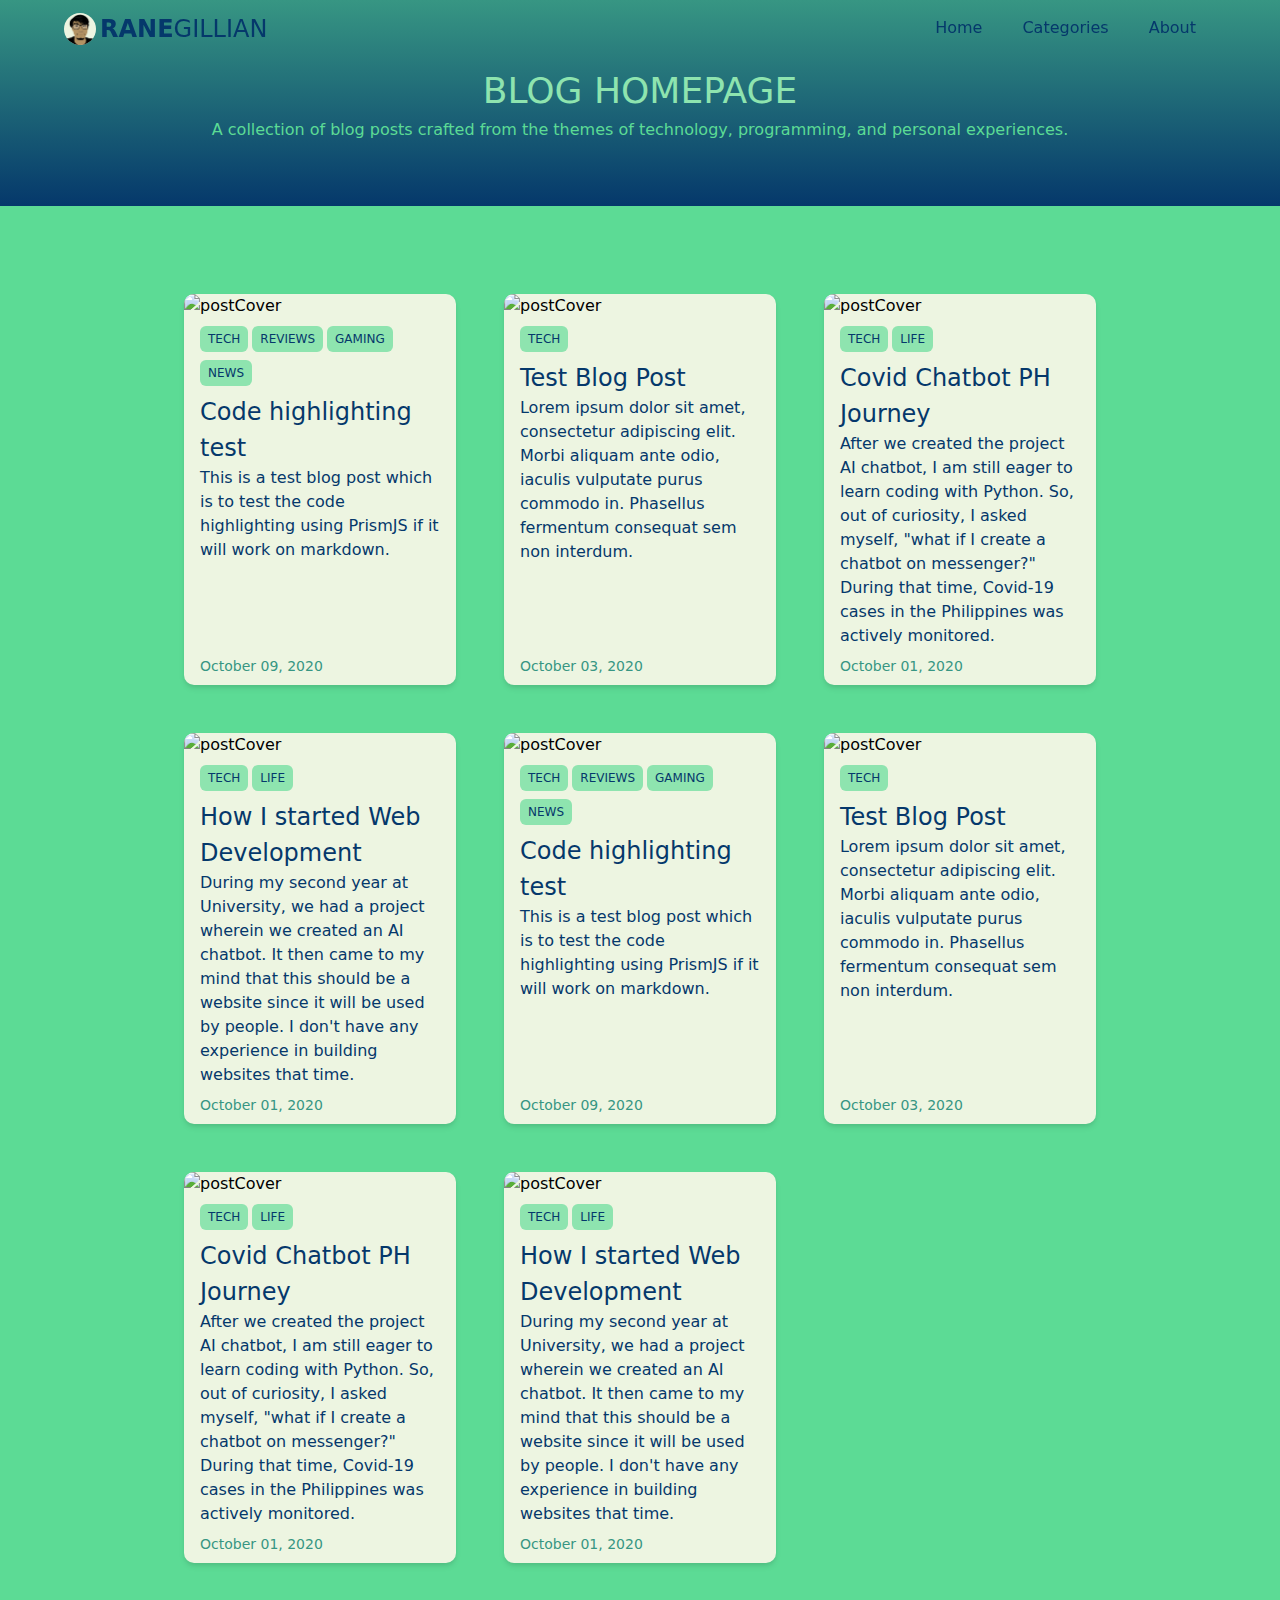
==== commit e6026f8e: "Deploy rgvillanueva28/blog to github.com/rgvillanueva28/blog.git:master" ====
--- a/index.html
+++ b/index.html
@@ -1 +1 @@
-<!DOCTYPE html><html><head><meta name="viewport" content="width=device-width"/><meta charSet="utf-8"/><link rel="icon" href="/favicon.ico"/><meta name="description" content="Personal website of Rane Gillian created with Next.JS"/><link href="https://fonts.googleapis.com/icon?family=Material+Icons" rel="stylesheet"/><title>RANE GILLIAN | BLOG</title><link rel="icon" href="/favicon.ico"/><meta name="next-head-count" content="7"/><link rel="preload" href="/_next/static/css/08dfafacf4659f41d6e2.css" as="style"/><link rel="stylesheet" href="/_next/static/css/08dfafacf4659f41d6e2.css" data-n-g=""/><noscript data-n-css="true"></noscript><link rel="preload" href="/_next/static/chunks/main-e11e3e445f976f694549.js" as="script"/><link rel="preload" href="/_next/static/chunks/webpack-e067438c4cf4ef2ef178.js" as="script"/><link rel="preload" href="/_next/static/chunks/framework.9ec1f7868b3e9d138cdd.js" as="script"/><link rel="preload" href="/_next/static/chunks/commons.cb82874e43d6dd0d0fae.js" as="script"/><link rel="preload" href="/_next/static/chunks/pages/_app-16530bfe9b478c2e202e.js" as="script"/><link rel="preload" href="/_next/static/chunks/1bfc9850.0f7772418867ee6c9efb.js" as="script"/><link rel="preload" href="/_next/static/chunks/05d954cf.f9e51185279961c1d743.js" as="script"/><link rel="preload" href="/_next/static/chunks/2c3b9bffc7150b37a7b3810dfcf1c0b0fac2bd18.c0edab47a4ff5273f1f1.js" as="script"/><link rel="preload" href="/_next/static/chunks/pages/index-9bf2ebd9da1b328021b1.js" as="script"/></head><body><div id="__next"><header id="header" class="fixed w-full lg:px-16 px-6 lg:py-0 py-2 flex flex-wrap items-center transition duration-500 z-50  bg-transparent text-dark"><div class="flex-1 flex justify-between items-center"><a class="fill-current" href="/"><img class="bg-foreground rounded-full" src="/logo.png" width="32" height="32"/></a><div class="m-0 mr-auto p-0 pl-1 my-auto"><h1 class="text-2xl"><strong>RANE</strong>GILLIAN</h1></div></div><div class="transition cursor-pointer lg:hidden focus:outline-none  border border-transparent rounded-md p-1 py-3 relative  hover:text-foreground hover:border-foreground hover:bg-accent-dark" style="min-height:42px;min-width:42px" id="toggle-menu"><div class="container"><div class="absolute " style="top:4px"><svg stroke="currentColor" fill="currentColor" stroke-width="0" viewBox="0 0 448 512" size="32" height="32" width="32" xmlns="http://www.w3.org/2000/svg"><path d="M16 132h416c8.837 0 16-7.163 16-16V76c0-8.837-7.163-16-16-16H16C7.163 60 0 67.163 0 76v40c0 8.837 7.163 16 16 16zm0 160h416c8.837 0 16-7.163 16-16v-40c0-8.837-7.163-16-16-16H16c-8.837 0-16 7.163-16 16v40c0 8.837 7.163 16 16 16zm0 160h416c8.837 0 16-7.163 16-16v-40c0-8.837-7.163-16-16-16H16c-8.837 0-16 7.163-16 16v40c0 8.837 7.163 16 16 16z"></path></svg></div></div></div><div class="lg:flex lg:items-center lg:w-auto w-full text-foreground lg:h-auto" id="menu"><nav class="invisible lg:visible"><ul class="lg:flex items-center justify-between text-base pt-4 lg:pt-0"><li><a class="lg:py-4 py-3 px-5 block border-b-2 border-transparent text-dark hover:text-foreground hover:border-foreground hover:bg-accent-dark" href="/">Home</a></li><li><a class="lg:py-4 py-3 px-5 block border-b-2 border-transparent text-dark hover:text-foreground hover:border-foreground hover:bg-accent-dark" href="/about">About</a></li></ul></nav></div></header><div class="pt-16 container" style="opacity:0;transform:translateY(-100px) translateZ(0)"><div class="container"><main class="container"><h2 class="text-center text-dark">RANE GILLIAN BLOG</h2><div class="flex flex-row flex-wrap mx-auto w-11/12 md:w-10/12 lg:w-9/12"><div class="flex flex-wrap w-full px-6 py-6 md:w-1/2 lg:w-1/3 "><a href="/posts/code-highlighting-test"><div class="flex flex-col items-stretch min-h-full pb-2 bg-foreground shadow-md overflow-hidden" style="border-radius:10px"><div class=""><img src="https://res.cloudinary.com/rgv/image/upload/v1602221906/Screen_Shot_2012_07_31_at_21_57_03_400x400_b435b6f021.png" alt="postCover" class="object-cover w-full h-full md:h-48 lg:h-32 xl:h-40"/></div><div class="px-4 py-2 text-dark h-full"><span class="uppercase text-xs rounded-lg bg-accent-light p-1 mr-1">Tech</span><h5 class="font-medium ">Code highlighting test</h5><p class="">This is a test blog post which is to test the code highlighting using PrismJS if it will work on markdown.</p></div><p class="font-light px-4 text-sm text-accent-dark mt-auto">October 09, 2020</p></div></a></div><div class="flex flex-wrap w-full px-6 py-6 md:w-1/2 lg:w-1/3 "><a href="/posts/test-blog-post"><div class="flex flex-col items-stretch min-h-full pb-2 bg-foreground shadow-md overflow-hidden" style="border-radius:10px"><div class=""><img src="https://res.cloudinary.com/rgv/image/upload/v1601726295/Wallpaper_FHD_1920_X1080_PNG_0bcac1a6b8.png" alt="postCover" class="object-cover w-full h-full md:h-48 lg:h-32 xl:h-40"/></div><div class="px-4 py-2 text-dark h-full"><span class="uppercase text-xs rounded-lg bg-accent-light p-1 mr-1">Tech</span><h5 class="font-medium ">Test Blog Post</h5><p class="">Lorem ipsum dolor sit amet, consectetur adipiscing elit. Morbi aliquam ante odio, iaculis vulputate purus commodo in. Phasellus fermentum consequat sem non interdum.</p></div><p class="font-light px-4 text-sm text-accent-dark mt-auto">October 03, 2020</p></div></a></div><div class="flex flex-wrap w-full px-6 py-6 md:w-1/2 lg:w-1/3 "><a href="/posts/covid-chatbot-ph-journey"><div class="flex flex-col items-stretch min-h-full pb-2 bg-foreground shadow-md overflow-hidden" style="border-radius:10px"><div class=""><img src="https://res.cloudinary.com/rgv/image/upload/v1601702912/91296700_114223073557210_3956874179197796352_o_9fa8b4eb9a.png" alt="postCover" class="object-cover w-full h-full md:h-48 lg:h-32 xl:h-40"/></div><div class="px-4 py-2 text-dark h-full"><span class="uppercase text-xs rounded-lg bg-accent-light p-1 mr-1">Tech</span><span class="uppercase text-xs rounded-lg bg-accent-light p-1 mr-1">Life</span><h5 class="font-medium ">Covid Chatbot PH Journey</h5><p class="">After we created the project AI chatbot, I am still eager to learn coding with Python. So, out of curiosity, I asked myself, &quot;what if I create a chatbot on messenger?&quot; During that time, Covid-19 cases in the Philippines was actively monitored.</p></div><p class="font-light px-4 text-sm text-accent-dark mt-auto">October 01, 2020</p></div></a></div><div class="flex flex-wrap w-full px-6 py-6 md:w-1/2 lg:w-1/3 "><a href="/posts/how-i-started-web-development"><div class="flex flex-col items-stretch min-h-full pb-2 bg-foreground shadow-md overflow-hidden" style="border-radius:10px"><div class=""><img src="https://res.cloudinary.com/rgv/image/upload/v1601702886/68747470733a2f2f692e6962622e636f2f7858576e5842792f6c6f676f3132332e6a7067_aa1da6a2c9.jpg" alt="postCover" class="object-cover w-full h-full md:h-48 lg:h-32 xl:h-40"/></div><div class="px-4 py-2 text-dark h-full"><span class="uppercase text-xs rounded-lg bg-accent-light p-1 mr-1">Tech</span><span class="uppercase text-xs rounded-lg bg-accent-light p-1 mr-1">Life</span><h5 class="font-medium ">How I started Web Development</h5><p class="">During my second year at University, we had a project wherein we created an AI chatbot. It then came to my mind that this should be a website since it will be used by people. I don&#x27;t have any experience in building websites that time.</p></div><p class="font-light px-4 text-sm text-accent-dark mt-auto">October 01, 2020</p></div></a></div><div class="flex flex-wrap w-full px-6 py-6 md:w-1/2 lg:w-1/3 "><a href="/posts/code-highlighting-test"><div class="flex flex-col items-stretch min-h-full pb-2 bg-foreground shadow-md overflow-hidden" style="border-radius:10px"><div class=""><img src="https://res.cloudinary.com/rgv/image/upload/v1602221906/Screen_Shot_2012_07_31_at_21_57_03_400x400_b435b6f021.png" alt="postCover" class="object-cover w-full h-full md:h-48 lg:h-32 xl:h-40"/></div><div class="px-4 py-2 text-dark h-full"><span class="uppercase text-xs rounded-lg bg-accent-light p-1 mr-1">Tech</span><h5 class="font-medium ">Code highlighting test</h5><p class="">This is a test blog post which is to test the code highlighting using PrismJS if it will work on markdown.</p></div><p class="font-light px-4 text-sm text-accent-dark mt-auto">October 09, 2020</p></div></a></div><div class="flex flex-wrap w-full px-6 py-6 md:w-1/2 lg:w-1/3 "><a href="/posts/test-blog-post"><div class="flex flex-col items-stretch min-h-full pb-2 bg-foreground shadow-md overflow-hidden" style="border-radius:10px"><div class=""><img src="https://res.cloudinary.com/rgv/image/upload/v1601726295/Wallpaper_FHD_1920_X1080_PNG_0bcac1a6b8.png" alt="postCover" class="object-cover w-full h-full md:h-48 lg:h-32 xl:h-40"/></div><div class="px-4 py-2 text-dark h-full"><span class="uppercase text-xs rounded-lg bg-accent-light p-1 mr-1">Tech</span><h5 class="font-medium ">Test Blog Post</h5><p class="">Lorem ipsum dolor sit amet, consectetur adipiscing elit. Morbi aliquam ante odio, iaculis vulputate purus commodo in. Phasellus fermentum consequat sem non interdum.</p></div><p class="font-light px-4 text-sm text-accent-dark mt-auto">October 03, 2020</p></div></a></div><div class="flex flex-wrap w-full px-6 py-6 md:w-1/2 lg:w-1/3 "><a href="/posts/covid-chatbot-ph-journey"><div class="flex flex-col items-stretch min-h-full pb-2 bg-foreground shadow-md overflow-hidden" style="border-radius:10px"><div class=""><img src="https://res.cloudinary.com/rgv/image/upload/v1601702912/91296700_114223073557210_3956874179197796352_o_9fa8b4eb9a.png" alt="postCover" class="object-cover w-full h-full md:h-48 lg:h-32 xl:h-40"/></div><div class="px-4 py-2 text-dark h-full"><span class="uppercase text-xs rounded-lg bg-accent-light p-1 mr-1">Tech</span><span class="uppercase text-xs rounded-lg bg-accent-light p-1 mr-1">Life</span><h5 class="font-medium ">Covid Chatbot PH Journey</h5><p class="">After we created the project AI chatbot, I am still eager to learn coding with Python. So, out of curiosity, I asked myself, &quot;what if I create a chatbot on messenger?&quot; During that time, Covid-19 cases in the Philippines was actively monitored.</p></div><p class="font-light px-4 text-sm text-accent-dark mt-auto">October 01, 2020</p></div></a></div><div class="flex flex-wrap w-full px-6 py-6 md:w-1/2 lg:w-1/3 "><a href="/posts/how-i-started-web-development"><div class="flex flex-col items-stretch min-h-full pb-2 bg-foreground shadow-md overflow-hidden" style="border-radius:10px"><div class=""><img src="https://res.cloudinary.com/rgv/image/upload/v1601702886/68747470733a2f2f692e6962622e636f2f7858576e5842792f6c6f676f3132332e6a7067_aa1da6a2c9.jpg" alt="postCover" class="object-cover w-full h-full md:h-48 lg:h-32 xl:h-40"/></div><div class="px-4 py-2 text-dark h-full"><span class="uppercase text-xs rounded-lg bg-accent-light p-1 mr-1">Tech</span><span class="uppercase text-xs rounded-lg bg-accent-light p-1 mr-1">Life</span><h5 class="font-medium ">How I started Web Development</h5><p class="">During my second year at University, we had a project wherein we created an AI chatbot. It then came to my mind that this should be a website since it will be used by people. I don&#x27;t have any experience in building websites that time.</p></div><p class="font-light px-4 text-sm text-accent-dark mt-auto">October 01, 2020</p></div></a></div></div></main></div></div></div><script id="__NEXT_DATA__" type="application/json">{"props":{"pageProps":{"posts":[{"id":4,"title":"Code highlighting test","content":"# Code\n\u003cpre\u003e\u003ccode class=\"language-javascript\"\u003eimport React from \u0026#39;react\u0026#39;;\nimport Head from \u0026quot;next/head\u0026quot;;\n\nexport default function Home(props) {\n  return(\n    \u0026lt;\u0026gt;\n      \u0026lt;Head\u0026gt;\n        \u0026lt;title\u0026gt;RANE GILLIAN | BLOG\u0026lt;/title\u0026gt;\n          \u0026lt;link rel=\u0026quot;icon\u0026quot; href=\u0026quot;/favicon.ico\u0026quot; /\u0026gt;\n      \u0026lt;/Head\u0026gt;\n    \u0026lt;/\u0026gt;\n  )\n}\u003c/code\u003e\u003c/pre\u003e\n\n\u003cpre\u003e\u003ccode class=\"language-python\"\u003eimport os\nimport sys\n\nclass LoadAI():\n  items = 0\n\n  def loadAI(self):\n    pass\u003c/code\u003e\u003c/pre\u003e\n\n# Random area\n\nThis is a random text","excerpt":"This is a test blog post which is to test the code highlighting using PrismJS if it will work on markdown.","date":"2020-10-09T05:00:00.000Z","slug":"code-highlighting-test","author":{"id":1,"name":"Rane Gillian Villanueva","created_at":"2020-10-01T14:09:50.912Z","updated_at":"2020-10-03T05:27:41.040Z","picture":{"id":5,"name":"ME cartoon (2).jpg","alternativeText":"","caption":"","width":1050,"height":1050,"formats":{"large":{"ext":".jpg","url":"https://res.cloudinary.com/rgv/image/upload/v1601701961/large_ME_cartoon_2_781a382676.jpg","hash":"large_ME_cartoon_2_781a382676","mime":"image/jpeg","name":"large_ME cartoon (2).jpg","path":null,"size":50.52,"width":1000,"height":1000,"provider_metadata":{"public_id":"large_ME_cartoon_2_781a382676","resource_type":"image"}},"small":{"ext":".jpg","url":"https://res.cloudinary.com/rgv/image/upload/v1601701964/small_ME_cartoon_2_781a382676.jpg","hash":"small_ME_cartoon_2_781a382676","mime":"image/jpeg","name":"small_ME cartoon (2).jpg","path":null,"size":20.48,"width":500,"height":500,"provider_metadata":{"public_id":"small_ME_cartoon_2_781a382676","resource_type":"image"}},"medium":{"ext":".jpg","url":"https://res.cloudinary.com/rgv/image/upload/v1601701963/medium_ME_cartoon_2_781a382676.jpg","hash":"medium_ME_cartoon_2_781a382676","mime":"image/jpeg","name":"medium_ME cartoon (2).jpg","path":null,"size":35,"width":750,"height":750,"provider_metadata":{"public_id":"medium_ME_cartoon_2_781a382676","resource_type":"image"}},"thumbnail":{"ext":".jpg","url":"https://res.cloudinary.com/rgv/image/upload/v1601701960/thumbnail_ME_cartoon_2_781a382676.jpg","hash":"thumbnail_ME_cartoon_2_781a382676","mime":"image/jpeg","name":"thumbnail_ME cartoon (2).jpg","path":null,"size":4.57,"width":156,"height":156,"provider_metadata":{"public_id":"thumbnail_ME_cartoon_2_781a382676","resource_type":"image"}}},"hash":"ME_cartoon_2_781a382676","ext":".jpg","mime":"image/jpeg","size":53.06,"url":"https://res.cloudinary.com/rgv/image/upload/v1601701958/ME_cartoon_2_781a382676.jpg","previewUrl":null,"provider":"cloudinary","provider_metadata":{"public_id":"ME_cartoon_2_781a382676","resource_type":"image"},"created_at":"2020-10-03T05:12:44.749Z","updated_at":"2020-10-03T05:12:49.984Z"}},"status":"published","created_at":"2020-10-09T05:34:31.267Z","updated_at":"2020-10-09T05:48:06.768Z","coverImage":[{"id":9,"name":"https://pbs.twimg.com/profile_images/2451426554/Screen_Shot_2012-07-31_at_21.57.03__400x400.png","alternativeText":"","caption":"","width":400,"height":400,"formats":{"thumbnail":{"ext":".png","url":"https://res.cloudinary.com/rgv/image/upload/v1602221907/thumbnail_Screen_Shot_2012_07_31_at_21_57_03_400x400_b435b6f021.png","hash":"thumbnail_Screen_Shot_2012_07_31_at_21_57_03_400x400_b435b6f021","mime":"image/png","name":"thumbnail_https://pbs.twimg.com/profile_images/2451426554/Screen_Shot_2012-07-31_at_21.57.03__400x400.png","path":null,"size":38.52,"width":156,"height":156,"provider_metadata":{"public_id":"thumbnail_Screen_Shot_2012_07_31_at_21_57_03_400x400_b435b6f021","resource_type":"image"}}},"hash":"Screen_Shot_2012_07_31_at_21_57_03_400x400_b435b6f021","ext":".png","mime":"image/png","size":185.31,"url":"https://res.cloudinary.com/rgv/image/upload/v1602221906/Screen_Shot_2012_07_31_at_21_57_03_400x400_b435b6f021.png","previewUrl":null,"provider":"cloudinary","provider_metadata":{"public_id":"Screen_Shot_2012_07_31_at_21_57_03_400x400_b435b6f021","resource_type":"image"},"created_at":"2020-10-09T05:38:27.573Z","updated_at":"2020-10-09T05:38:27.743Z"}],"categories":[{"id":2,"category":"Tech","created_at":"2020-10-09T05:16:57.031Z","updated_at":"2020-10-09T05:16:57.050Z"}]},{"id":3,"title":"Test Blog Post","content":"Lorem ipsum dolor sit amet, consectetur adipiscing elit. Morbi aliquam ante odio, iaculis vulputate purus commodo in. Phasellus fermentum consequat sem non interdum. Suspendisse potenti. Aenean venenatis quam est, vel iaculis tortor vehicula at. Orci varius natoque penatibus et magnis dis parturient montes,\n\n# H1\nLorem ipsum **dolor sit amet**, *consectetur adipiscing elit*. Morbi aliquam ante odio, iaculis vulputate purus commodo in. Phasellus fermentum consequat sem non interdum. Suspendisse potenti. Aenean venenatis quam est, vel iaculis tortor vehicula at. Orci varius natoque penatibus et magnis dis parturient montes, nascetur ridiculus mus. Etiam semper, est non pretium egestas, sem eros vulputate orci, quis eleifend orci lorem quis velit.\u003cu\u003e Vivamus sit amet sagittis ex.\u003c/u\u003e\n\n## [Website](https://ranegillian.me)\n\u003e Quote Lorem ipsum dolor sit amet, consectetur adipiscing elit. Morbi aliquam ante odio, iaculis vulputate purus commodo in. Phasellus fermentum consequat sem non interdum.\n\n\n```\nimport code from \"strapi\";\n\nexport default function test() {\n  return ()\n}\n```\n- a\n- b\n- v\n","excerpt":"Lorem ipsum dolor sit amet, consectetur adipiscing elit. Morbi aliquam ante odio, iaculis vulputate purus commodo in. Phasellus fermentum consequat sem non interdum.","date":"2020-10-03T11:58:00.000Z","slug":"test-blog-post","author":{"id":1,"name":"Rane Gillian Villanueva","created_at":"2020-10-01T14:09:50.912Z","updated_at":"2020-10-03T05:27:41.040Z","picture":{"id":5,"name":"ME cartoon (2).jpg","alternativeText":"","caption":"","width":1050,"height":1050,"formats":{"large":{"ext":".jpg","url":"https://res.cloudinary.com/rgv/image/upload/v1601701961/large_ME_cartoon_2_781a382676.jpg","hash":"large_ME_cartoon_2_781a382676","mime":"image/jpeg","name":"large_ME cartoon (2).jpg","path":null,"size":50.52,"width":1000,"height":1000,"provider_metadata":{"public_id":"large_ME_cartoon_2_781a382676","resource_type":"image"}},"small":{"ext":".jpg","url":"https://res.cloudinary.com/rgv/image/upload/v1601701964/small_ME_cartoon_2_781a382676.jpg","hash":"small_ME_cartoon_2_781a382676","mime":"image/jpeg","name":"small_ME cartoon (2).jpg","path":null,"size":20.48,"width":500,"height":500,"provider_metadata":{"public_id":"small_ME_cartoon_2_781a382676","resource_type":"image"}},"medium":{"ext":".jpg","url":"https://res.cloudinary.com/rgv/image/upload/v1601701963/medium_ME_cartoon_2_781a382676.jpg","hash":"medium_ME_cartoon_2_781a382676","mime":"image/jpeg","name":"medium_ME cartoon (2).jpg","path":null,"size":35,"width":750,"height":750,"provider_metadata":{"public_id":"medium_ME_cartoon_2_781a382676","resource_type":"image"}},"thumbnail":{"ext":".jpg","url":"https://res.cloudinary.com/rgv/image/upload/v1601701960/thumbnail_ME_cartoon_2_781a382676.jpg","hash":"thumbnail_ME_cartoon_2_781a382676","mime":"image/jpeg","name":"thumbnail_ME cartoon (2).jpg","path":null,"size":4.57,"width":156,"height":156,"provider_metadata":{"public_id":"thumbnail_ME_cartoon_2_781a382676","resource_type":"image"}}},"hash":"ME_cartoon_2_781a382676","ext":".jpg","mime":"image/jpeg","size":53.06,"url":"https://res.cloudinary.com/rgv/image/upload/v1601701958/ME_cartoon_2_781a382676.jpg","previewUrl":null,"provider":"cloudinary","provider_metadata":{"public_id":"ME_cartoon_2_781a382676","resource_type":"image"},"created_at":"2020-10-03T05:12:44.749Z","updated_at":"2020-10-03T05:12:49.984Z"}},"status":"published","created_at":"2020-10-03T11:58:50.434Z","updated_at":"2020-10-09T05:19:38.430Z","coverImage":[{"id":8,"name":"Wallpaper FHD_1920X1080_PNG.png","alternativeText":"","caption":"","width":1920,"height":1080,"formats":{"large":{"ext":".png","url":"https://res.cloudinary.com/rgv/image/upload/v1601726297/large_Wallpaper_FHD_1920_X1080_PNG_0bcac1a6b8.png","hash":"large_Wallpaper_FHD_1920_X1080_PNG_0bcac1a6b8","mime":"image/png","name":"large_Wallpaper FHD_1920X1080_PNG.png","path":null,"size":729.72,"width":1000,"height":563,"provider_metadata":{"public_id":"large_Wallpaper_FHD_1920_X1080_PNG_0bcac1a6b8","resource_type":"image"}},"small":{"ext":".png","url":"https://res.cloudinary.com/rgv/image/upload/v1601726298/small_Wallpaper_FHD_1920_X1080_PNG_0bcac1a6b8.png","hash":"small_Wallpaper_FHD_1920_X1080_PNG_0bcac1a6b8","mime":"image/png","name":"small_Wallpaper FHD_1920X1080_PNG.png","path":null,"size":226.04,"width":500,"height":281,"provider_metadata":{"public_id":"small_Wallpaper_FHD_1920_X1080_PNG_0bcac1a6b8","resource_type":"image"}},"medium":{"ext":".png","url":"https://res.cloudinary.com/rgv/image/upload/v1601726297/medium_Wallpaper_FHD_1920_X1080_PNG_0bcac1a6b8.png","hash":"medium_Wallpaper_FHD_1920_X1080_PNG_0bcac1a6b8","mime":"image/png","name":"medium_Wallpaper FHD_1920X1080_PNG.png","path":null,"size":449.09,"width":750,"height":422,"provider_metadata":{"public_id":"medium_Wallpaper_FHD_1920_X1080_PNG_0bcac1a6b8","resource_type":"image"}},"thumbnail":{"ext":".png","url":"https://res.cloudinary.com/rgv/image/upload/v1601726296/thumbnail_Wallpaper_FHD_1920_X1080_PNG_0bcac1a6b8.png","hash":"thumbnail_Wallpaper_FHD_1920_X1080_PNG_0bcac1a6b8","mime":"image/png","name":"thumbnail_Wallpaper FHD_1920X1080_PNG.png","path":null,"size":68.24,"width":245,"height":138,"provider_metadata":{"public_id":"thumbnail_Wallpaper_FHD_1920_X1080_PNG_0bcac1a6b8","resource_type":"image"}}},"hash":"Wallpaper_FHD_1920_X1080_PNG_0bcac1a6b8","ext":".png","mime":"image/png","size":1787.57,"url":"https://res.cloudinary.com/rgv/image/upload/v1601726295/Wallpaper_FHD_1920_X1080_PNG_0bcac1a6b8.png","previewUrl":null,"provider":"cloudinary","provider_metadata":{"public_id":"Wallpaper_FHD_1920_X1080_PNG_0bcac1a6b8","resource_type":"image"},"created_at":"2020-10-03T11:58:18.465Z","updated_at":"2020-10-03T11:58:18.518Z"}],"categories":[{"id":2,"category":"Tech","created_at":"2020-10-09T05:16:57.031Z","updated_at":"2020-10-09T05:16:57.050Z"}]},{"id":2,"title":"Covid Chatbot PH Journey","content":"After we created the project AI chatbot, I am still eager to learn coding with Python. So, out of curiosity, I asked myself, \"what if I create a chatbot on messenger?\" During that time, Covid-19 cases in the Philippines was actively monitored. So, I hunt for available APIs that time but I can't find any.\n\nHowever, there was this one website which provides data about Covid-19 in the Philippines which is from the Department of Health (DOH). I examined the website using the google chrome developer tools (I always refer to this as inspect element) to try and find possible source for the data. I clicked all the items under network tab until I found out the source of the data. I wasn't expecting it at all since I was just tinkering around. I then used this API for my version 1 which is I think created using [ArcGIS](https://www.arcgis.com/index.html). After sometime, the API was taken down by the DOH. I don't know the reason but I think that too many API calls or traffic was on the server. I knew that I am only borrowing the API so I fetch data only once a day since DOH only updates once a day.\n\nThe need for version 2 with a new data source arises. The search for new source of data has commenced.  I found [https://coronavirus-ph-api.herokuapp.com/](https://coronavirus-ph-api.herokuapp.com/) and [https://covid19.mathdro.id/](https://covid19.mathdro.id/) and used them. Unlike the data source for version 1, the new data source does not have data on the Persons under Monitor (PUM) and Persons under Investigation (PUI), so I removed them. I added a new feature for version 2 which is Region.\n\nEventually, I sticked only to a single data source which is [https://coronavirus-ph-api.herokuapp.com/](https://coronavirus-ph-api.herokuapp.com/). I added new features which is rates, and fresh cases. I called this changed version 3.\n\nThe DOH again changed their public data source which is a dependency for the version 3 data source. The search for new data source has again commenced. I eventually sticked to [https://disease.sh/](https://disease.sh/) as the new and current data source. Many features are also added which includes active cases, critical cases, tests conducted, total, and per million.\n\nYou can check the project on [this link](https://covid-chatbot-ph.herokuapp.com/).","excerpt":"After we created the project AI chatbot, I am still eager to learn coding with Python. So, out of curiosity, I asked myself, \"what if I create a chatbot on messenger?\" During that time, Covid-19 cases in the Philippines was actively monitored.","date":"2020-10-01T14:50:00.000Z","slug":"covid-chatbot-ph-journey","author":{"id":1,"name":"Rane Gillian Villanueva","created_at":"2020-10-01T14:09:50.912Z","updated_at":"2020-10-03T05:27:41.040Z","picture":{"id":5,"name":"ME cartoon (2).jpg","alternativeText":"","caption":"","width":1050,"height":1050,"formats":{"large":{"ext":".jpg","url":"https://res.cloudinary.com/rgv/image/upload/v1601701961/large_ME_cartoon_2_781a382676.jpg","hash":"large_ME_cartoon_2_781a382676","mime":"image/jpeg","name":"large_ME cartoon (2).jpg","path":null,"size":50.52,"width":1000,"height":1000,"provider_metadata":{"public_id":"large_ME_cartoon_2_781a382676","resource_type":"image"}},"small":{"ext":".jpg","url":"https://res.cloudinary.com/rgv/image/upload/v1601701964/small_ME_cartoon_2_781a382676.jpg","hash":"small_ME_cartoon_2_781a382676","mime":"image/jpeg","name":"small_ME cartoon (2).jpg","path":null,"size":20.48,"width":500,"height":500,"provider_metadata":{"public_id":"small_ME_cartoon_2_781a382676","resource_type":"image"}},"medium":{"ext":".jpg","url":"https://res.cloudinary.com/rgv/image/upload/v1601701963/medium_ME_cartoon_2_781a382676.jpg","hash":"medium_ME_cartoon_2_781a382676","mime":"image/jpeg","name":"medium_ME cartoon (2).jpg","path":null,"size":35,"width":750,"height":750,"provider_metadata":{"public_id":"medium_ME_cartoon_2_781a382676","resource_type":"image"}},"thumbnail":{"ext":".jpg","url":"https://res.cloudinary.com/rgv/image/upload/v1601701960/thumbnail_ME_cartoon_2_781a382676.jpg","hash":"thumbnail_ME_cartoon_2_781a382676","mime":"image/jpeg","name":"thumbnail_ME cartoon (2).jpg","path":null,"size":4.57,"width":156,"height":156,"provider_metadata":{"public_id":"thumbnail_ME_cartoon_2_781a382676","resource_type":"image"}}},"hash":"ME_cartoon_2_781a382676","ext":".jpg","mime":"image/jpeg","size":53.06,"url":"https://res.cloudinary.com/rgv/image/upload/v1601701958/ME_cartoon_2_781a382676.jpg","previewUrl":null,"provider":"cloudinary","provider_metadata":{"public_id":"ME_cartoon_2_781a382676","resource_type":"image"},"created_at":"2020-10-03T05:12:44.749Z","updated_at":"2020-10-03T05:12:49.984Z"}},"status":"published","created_at":"2020-10-01T14:52:32.531Z","updated_at":"2020-10-09T05:19:28.766Z","coverImage":[{"id":7,"name":"91296700_114223073557210_3956874179197796352_o.png","alternativeText":"","caption":"","width":1024,"height":1024,"formats":{"large":{"ext":".png","url":"https://res.cloudinary.com/rgv/image/upload/v1601702913/large_91296700_114223073557210_3956874179197796352_o_9fa8b4eb9a.png","hash":"large_91296700_114223073557210_3956874179197796352_o_9fa8b4eb9a","mime":"image/png","name":"large_91296700_114223073557210_3956874179197796352_o.png","path":null,"size":982.34,"width":1000,"height":1000,"provider_metadata":{"public_id":"large_91296700_114223073557210_3956874179197796352_o_9fa8b4eb9a","resource_type":"image"}},"small":{"ext":".png","url":"https://res.cloudinary.com/rgv/image/upload/v1601702914/small_91296700_114223073557210_3956874179197796352_o_9fa8b4eb9a.png","hash":"small_91296700_114223073557210_3956874179197796352_o_9fa8b4eb9a","mime":"image/png","name":"small_91296700_114223073557210_3956874179197796352_o.png","path":null,"size":279.82,"width":500,"height":500,"provider_metadata":{"public_id":"small_91296700_114223073557210_3956874179197796352_o_9fa8b4eb9a","resource_type":"image"}},"medium":{"ext":".png","url":"https://res.cloudinary.com/rgv/image/upload/v1601702913/medium_91296700_114223073557210_3956874179197796352_o_9fa8b4eb9a.png","hash":"medium_91296700_114223073557210_3956874179197796352_o_9fa8b4eb9a","mime":"image/png","name":"medium_91296700_114223073557210_3956874179197796352_o.png","path":null,"size":619.33,"width":750,"height":750,"provider_metadata":{"public_id":"medium_91296700_114223073557210_3956874179197796352_o_9fa8b4eb9a","resource_type":"image"}},"thumbnail":{"ext":".png","url":"https://res.cloudinary.com/rgv/image/upload/v1601702912/thumbnail_91296700_114223073557210_3956874179197796352_o_9fa8b4eb9a.png","hash":"thumbnail_91296700_114223073557210_3956874179197796352_o_9fa8b4eb9a","mime":"image/png","name":"thumbnail_91296700_114223073557210_3956874179197796352_o.png","path":null,"size":38.95,"width":156,"height":156,"provider_metadata":{"public_id":"thumbnail_91296700_114223073557210_3956874179197796352_o_9fa8b4eb9a","resource_type":"image"}}},"hash":"91296700_114223073557210_3956874179197796352_o_9fa8b4eb9a","ext":".png","mime":"image/png","size":946.32,"url":"https://res.cloudinary.com/rgv/image/upload/v1601702912/91296700_114223073557210_3956874179197796352_o_9fa8b4eb9a.png","previewUrl":null,"provider":"cloudinary","provider_metadata":{"public_id":"91296700_114223073557210_3956874179197796352_o_9fa8b4eb9a","resource_type":"image"},"created_at":"2020-10-03T05:28:34.778Z","updated_at":"2020-10-03T05:28:34.854Z"}],"categories":[{"id":2,"category":"Tech","created_at":"2020-10-09T05:16:57.031Z","updated_at":"2020-10-09T05:16:57.050Z"},{"id":6,"category":"Life","created_at":"2020-10-09T05:18:39.821Z","updated_at":"2020-10-09T05:18:39.831Z"}]},{"id":1,"title":"How I started Web Development","content":"During my second year at University, we had a project wherein we created an AI chatbot. It then came to my mind that this should be a website since it will be used by people. I don't have any experience in building websites that time. I only know basic html and no CSS or Javascript. But! I was very obsessed with Python that time, since it was the only language that was taught to us.\n\nIn the beginning, I created an Deep Learning chatbot which is on console or terminal only. When I finally made the thing work, I researched if it is possible to create websites using python. I then learned about Django Framework which is a very popular framework but on backend. My groupmate has a template for a website so we used it and tweaked it a bit.\n\nI was very slow in creating the project since I am not also very good in Python. However, I am enjoying it since I am learning, not only Django, but also Javascript.\n\nI was enjoying much that after the project is functional, I also added a voice functionality for the chatbot. If I'm not mistaken, almost half of the time creating the project was on the voice functionality. I never thought of surrendering that time since I am very eager to learn.\nWe successfully made the project in time and received a high grade for it. You can check our project in github using [this link](https://github.com/CoDev-20/Covid19Chatbot).","excerpt":"During my second year at University, we had a project wherein we created an AI chatbot. It then came to my mind that this should be a website since it will be used by people. I don't have any experience in building websites that time.","date":"2020-10-01T14:25:00.000Z","slug":"how-i-started-web-development","author":{"id":1,"name":"Rane Gillian Villanueva","created_at":"2020-10-01T14:09:50.912Z","updated_at":"2020-10-03T05:27:41.040Z","picture":{"id":5,"name":"ME cartoon (2).jpg","alternativeText":"","caption":"","width":1050,"height":1050,"formats":{"large":{"ext":".jpg","url":"https://res.cloudinary.com/rgv/image/upload/v1601701961/large_ME_cartoon_2_781a382676.jpg","hash":"large_ME_cartoon_2_781a382676","mime":"image/jpeg","name":"large_ME cartoon (2).jpg","path":null,"size":50.52,"width":1000,"height":1000,"provider_metadata":{"public_id":"large_ME_cartoon_2_781a382676","resource_type":"image"}},"small":{"ext":".jpg","url":"https://res.cloudinary.com/rgv/image/upload/v1601701964/small_ME_cartoon_2_781a382676.jpg","hash":"small_ME_cartoon_2_781a382676","mime":"image/jpeg","name":"small_ME cartoon (2).jpg","path":null,"size":20.48,"width":500,"height":500,"provider_metadata":{"public_id":"small_ME_cartoon_2_781a382676","resource_type":"image"}},"medium":{"ext":".jpg","url":"https://res.cloudinary.com/rgv/image/upload/v1601701963/medium_ME_cartoon_2_781a382676.jpg","hash":"medium_ME_cartoon_2_781a382676","mime":"image/jpeg","name":"medium_ME cartoon (2).jpg","path":null,"size":35,"width":750,"height":750,"provider_metadata":{"public_id":"medium_ME_cartoon_2_781a382676","resource_type":"image"}},"thumbnail":{"ext":".jpg","url":"https://res.cloudinary.com/rgv/image/upload/v1601701960/thumbnail_ME_cartoon_2_781a382676.jpg","hash":"thumbnail_ME_cartoon_2_781a382676","mime":"image/jpeg","name":"thumbnail_ME cartoon (2).jpg","path":null,"size":4.57,"width":156,"height":156,"provider_metadata":{"public_id":"thumbnail_ME_cartoon_2_781a382676","resource_type":"image"}}},"hash":"ME_cartoon_2_781a382676","ext":".jpg","mime":"image/jpeg","size":53.06,"url":"https://res.cloudinary.com/rgv/image/upload/v1601701958/ME_cartoon_2_781a382676.jpg","previewUrl":null,"provider":"cloudinary","provider_metadata":{"public_id":"ME_cartoon_2_781a382676","resource_type":"image"},"created_at":"2020-10-03T05:12:44.749Z","updated_at":"2020-10-03T05:12:49.984Z"}},"status":"published","created_at":"2020-10-01T14:25:23.538Z","updated_at":"2020-10-09T05:19:11.665Z","coverImage":[{"id":6,"name":"68747470733a2f2f692e6962622e636f2f7858576e5842792f6c6f676f3132332e6a7067.jpg","alternativeText":"","caption":"","width":900,"height":900,"formats":{"small":{"ext":".jpg","url":"https://res.cloudinary.com/rgv/image/upload/v1601702887/small_68747470733a2f2f692e6962622e636f2f7858576e5842792f6c6f676f3132332e6a7067_aa1da6a2c9.jpg","hash":"small_68747470733a2f2f692e6962622e636f2f7858576e5842792f6c6f676f3132332e6a7067_aa1da6a2c9","mime":"image/jpeg","name":"small_68747470733a2f2f692e6962622e636f2f7858576e5842792f6c6f676f3132332e6a7067.jpg","path":null,"size":23.56,"width":500,"height":500,"provider_metadata":{"public_id":"small_68747470733a2f2f692e6962622e636f2f7858576e5842792f6c6f676f3132332e6a7067_aa1da6a2c9","resource_type":"image"}},"medium":{"ext":".jpg","url":"https://res.cloudinary.com/rgv/image/upload/v1601702887/medium_68747470733a2f2f692e6962622e636f2f7858576e5842792f6c6f676f3132332e6a7067_aa1da6a2c9.jpg","hash":"medium_68747470733a2f2f692e6962622e636f2f7858576e5842792f6c6f676f3132332e6a7067_aa1da6a2c9","mime":"image/jpeg","name":"medium_68747470733a2f2f692e6962622e636f2f7858576e5842792f6c6f676f3132332e6a7067.jpg","path":null,"size":37.64,"width":750,"height":750,"provider_metadata":{"public_id":"medium_68747470733a2f2f692e6962622e636f2f7858576e5842792f6c6f676f3132332e6a7067_aa1da6a2c9","resource_type":"image"}},"thumbnail":{"ext":".jpg","url":"https://res.cloudinary.com/rgv/image/upload/v1601702887/thumbnail_68747470733a2f2f692e6962622e636f2f7858576e5842792f6c6f676f3132332e6a7067_aa1da6a2c9.jpg","hash":"thumbnail_68747470733a2f2f692e6962622e636f2f7858576e5842792f6c6f676f3132332e6a7067_aa1da6a2c9","mime":"image/jpeg","name":"thumbnail_68747470733a2f2f692e6962622e636f2f7858576e5842792f6c6f676f3132332e6a7067.jpg","path":null,"size":5.86,"width":156,"height":156,"provider_metadata":{"public_id":"thumbnail_68747470733a2f2f692e6962622e636f2f7858576e5842792f6c6f676f3132332e6a7067_aa1da6a2c9","resource_type":"image"}}},"hash":"68747470733a2f2f692e6962622e636f2f7858576e5842792f6c6f676f3132332e6a7067_aa1da6a2c9","ext":".jpg","mime":"image/jpeg","size":42.71,"url":"https://res.cloudinary.com/rgv/image/upload/v1601702886/68747470733a2f2f692e6962622e636f2f7858576e5842792f6c6f676f3132332e6a7067_aa1da6a2c9.jpg","previewUrl":null,"provider":"cloudinary","provider_metadata":{"public_id":"68747470733a2f2f692e6962622e636f2f7858576e5842792f6c6f676f3132332e6a7067_aa1da6a2c9","resource_type":"image"},"created_at":"2020-10-03T05:28:08.107Z","updated_at":"2020-10-03T05:28:08.160Z"}],"categories":[{"id":2,"category":"Tech","created_at":"2020-10-09T05:16:57.031Z","updated_at":"2020-10-09T05:16:57.050Z"},{"id":6,"category":"Life","created_at":"2020-10-09T05:18:39.821Z","updated_at":"2020-10-09T05:18:39.831Z"}]}]},"__N_SSG":true},"page":"/","query":{},"buildId":"Dd69q1c0xnRJ1CIwbD0z-","nextExport":false,"isFallback":false,"gsp":true}</script><script nomodule="" src="/_next/static/chunks/polyfills-fa276ba060a4a8ac7eef.js"></script><script src="/_next/static/chunks/main-e11e3e445f976f694549.js" async=""></script><script src="/_next/static/chunks/webpack-e067438c4cf4ef2ef178.js" async=""></script><script src="/_next/static/chunks/framework.9ec1f7868b3e9d138cdd.js" async=""></script><script src="/_next/static/chunks/commons.cb82874e43d6dd0d0fae.js" async=""></script><script src="/_next/static/chunks/pages/_app-16530bfe9b478c2e202e.js" async=""></script><script src="/_next/static/chunks/1bfc9850.0f7772418867ee6c9efb.js" async=""></script><script src="/_next/static/chunks/05d954cf.f9e51185279961c1d743.js" async=""></script><script src="/_next/static/chunks/2c3b9bffc7150b37a7b3810dfcf1c0b0fac2bd18.c0edab47a4ff5273f1f1.js" async=""></script><script src="/_next/static/chunks/pages/index-9bf2ebd9da1b328021b1.js" async=""></script><script src="/_next/static/Dd69q1c0xnRJ1CIwbD0z-/_buildManifest.js" async=""></script><script src="/_next/static/Dd69q1c0xnRJ1CIwbD0z-/_ssgManifest.js" async=""></script></body></html>+<!DOCTYPE html><html><head><meta name="viewport" content="width=device-width"/><meta charSet="utf-8"/><link rel="icon" href="/favicon.ico"/><meta name="description" content="Personal website of Rane Gillian created with Next.JS"/><link href="https://fonts.googleapis.com/icon?family=Material+Icons" rel="stylesheet"/><title>RANE GILLIAN | BLOG</title><link rel="icon" href="/favicon.ico"/><meta name="next-head-count" content="7"/><link rel="preload" href="/_next/static/css/f2e1443d82b09073f0ef.css" as="style"/><link rel="stylesheet" href="/_next/static/css/f2e1443d82b09073f0ef.css" data-n-g=""/><noscript data-n-css="true"></noscript><link rel="preload" href="/_next/static/chunks/main-e11e3e445f976f694549.js" as="script"/><link rel="preload" href="/_next/static/chunks/webpack-e067438c4cf4ef2ef178.js" as="script"/><link rel="preload" href="/_next/static/chunks/framework.9ec1f7868b3e9d138cdd.js" as="script"/><link rel="preload" href="/_next/static/chunks/commons.cb82874e43d6dd0d0fae.js" as="script"/><link rel="preload" href="/_next/static/chunks/pages/_app-91f82ea9df0a25f3ec03.js" as="script"/><link rel="preload" href="/_next/static/chunks/1bfc9850.0f7772418867ee6c9efb.js" as="script"/><link rel="preload" href="/_next/static/chunks/05d954cf.f9e51185279961c1d743.js" as="script"/><link rel="preload" href="/_next/static/chunks/2c3b9bffc7150b37a7b3810dfcf1c0b0fac2bd18.a2abf020f1fbf05c02a1.js" as="script"/><link rel="preload" href="/_next/static/chunks/pages/index-4433daaaf9c9d8c2a0d9.js" as="script"/></head><body><div id="__next"><header id="header" class="fixed w-full lg:px-16 px-6 lg:py-0 py-2 flex flex-wrap items-center transition duration-500 z-50  bg-transparent text-dark"><div class="flex-1 flex justify-between items-center"><a class="fill-current" href="/"><img class="bg-foreground rounded-full" src="/logo.png" width="32" height="32"/></a><div class="m-0 mr-auto p-0 pl-1 my-auto"><h1 class="text-2xl"><strong>RANE</strong>GILLIAN</h1></div></div><div class="transition cursor-pointer lg:hidden focus:outline-none  border border-transparent rounded-md p-1 py-3 relative  hover:text-foreground hover:border-foreground hover:bg-accent-dark" style="min-height:42px;min-width:42px" id="toggle-menu"><div class="container"><div class="absolute " style="top:4px"><svg stroke="currentColor" fill="currentColor" stroke-width="0" viewBox="0 0 448 512" size="32" height="32" width="32" xmlns="http://www.w3.org/2000/svg"><path d="M16 132h416c8.837 0 16-7.163 16-16V76c0-8.837-7.163-16-16-16H16C7.163 60 0 67.163 0 76v40c0 8.837 7.163 16 16 16zm0 160h416c8.837 0 16-7.163 16-16v-40c0-8.837-7.163-16-16-16H16c-8.837 0-16 7.163-16 16v40c0 8.837 7.163 16 16 16zm0 160h416c8.837 0 16-7.163 16-16v-40c0-8.837-7.163-16-16-16H16c-8.837 0-16 7.163-16 16v40c0 8.837 7.163 16 16 16z"></path></svg></div></div></div><div class="lg:flex lg:items-center lg:w-auto w-full text-foreground lg:h-auto" id="menu"><nav class="invisible lg:visible"><ul class="lg:flex items-center justify-between text-base pt-4 lg:pt-0"><li><a class="lg:py-4 py-3 px-5 block border-b-2 border-transparent text-dark hover:text-foreground hover:border-foreground hover:bg-accent-dark" href="/">Home</a></li><li><a class="lg:py-4 py-3 px-5 block border-b-2 border-transparent text-dark hover:text-foreground hover:border-foreground hover:bg-accent-dark" href="/categories">Categories</a></li><li><a class="lg:py-4 py-3 px-5 block border-b-2 border-transparent text-dark hover:text-foreground hover:border-foreground hover:bg-accent-dark" href="/about">About</a></li></ul></nav></div></header><div class="min-h-screen" style="opacity:0"><div><div class="bg-gradient-to-b from-accent-dark to-dark"><div class="text-center py-16 mx-5"><h1 class=" text-accent-light text-3xl md:text-4xl">BLOG HOMEPAGE</h1><p class=" text-accent-mid">A collection of blog posts crafted from the themes of technology, programming, and personal experiences.</p></div></div><main class="py-16 container"><div class="flex flex-row flex-wrap mx-auto w-11/12 md:w-10/12 lg:w-9/12"><div class="flex flex-wrap w-full px-6 py-6 md:w-1/2 lg:w-1/3"><a href="/posts/code-highlighting-test"><div class="flex flex-col items-stretch min-h-full pb-2 bg-foreground shadow-md overflow-hidden" style="border-radius:10px"><div class=""><img src="https://res.cloudinary.com/rgv/image/upload/v1602221906/Screen_Shot_2012_07_31_at_21_57_03_400x400_b435b6f021.png" alt="postCover" class="object-cover w-full h-full"/></div><div class="px-4 py-2 text-dark h-full"><span class="inline-block uppercase text-xs rounded-md bg-accent-light px-2 py-1 mr-1 mb-2">Tech</span><span class="inline-block uppercase text-xs rounded-md bg-accent-light px-2 py-1 mr-1 mb-2">Reviews</span><span class="inline-block uppercase text-xs rounded-md bg-accent-light px-2 py-1 mr-1 mb-2">Gaming</span><span class="inline-block uppercase text-xs rounded-md bg-accent-light px-2 py-1 mr-1 mb-2">News</span><h5 class="font-medium ">Code highlighting test</h5><p class="">This is a test blog post which is to test the code highlighting using PrismJS if it will work on markdown.</p></div><p class="font-light px-4 text-sm text-accent-dark mt-auto">October 09, 2020</p></div></a></div><div class="flex flex-wrap w-full px-6 py-6 md:w-1/2 lg:w-1/3"><a href="/posts/test-blog-post"><div class="flex flex-col items-stretch min-h-full pb-2 bg-foreground shadow-md overflow-hidden" style="border-radius:10px"><div class=""><img src="https://res.cloudinary.com/rgv/image/upload/v1601726295/Wallpaper_FHD_1920_X1080_PNG_0bcac1a6b8.png" alt="postCover" class="object-cover w-full h-full"/></div><div class="px-4 py-2 text-dark h-full"><span class="inline-block uppercase text-xs rounded-md bg-accent-light px-2 py-1 mr-1 mb-2">Tech</span><h5 class="font-medium ">Test Blog Post</h5><p class="">Lorem ipsum dolor sit amet, consectetur adipiscing elit. Morbi aliquam ante odio, iaculis vulputate purus commodo in. Phasellus fermentum consequat sem non interdum.</p></div><p class="font-light px-4 text-sm text-accent-dark mt-auto">October 03, 2020</p></div></a></div><div class="flex flex-wrap w-full px-6 py-6 md:w-1/2 lg:w-1/3"><a href="/posts/covid-chatbot-ph-journey"><div class="flex flex-col items-stretch min-h-full pb-2 bg-foreground shadow-md overflow-hidden" style="border-radius:10px"><div class=""><img src="https://res.cloudinary.com/rgv/image/upload/v1601702912/91296700_114223073557210_3956874179197796352_o_9fa8b4eb9a.png" alt="postCover" class="object-cover w-full h-full"/></div><div class="px-4 py-2 text-dark h-full"><span class="inline-block uppercase text-xs rounded-md bg-accent-light px-2 py-1 mr-1 mb-2">Tech</span><span class="inline-block uppercase text-xs rounded-md bg-accent-light px-2 py-1 mr-1 mb-2">Life</span><h5 class="font-medium ">Covid Chatbot PH Journey</h5><p class="">After we created the project AI chatbot, I am still eager to learn coding with Python. So, out of curiosity, I asked myself, &quot;what if I create a chatbot on messenger?&quot; During that time, Covid-19 cases in the Philippines was actively monitored.</p></div><p class="font-light px-4 text-sm text-accent-dark mt-auto">October 01, 2020</p></div></a></div><div class="flex flex-wrap w-full px-6 py-6 md:w-1/2 lg:w-1/3"><a href="/posts/how-i-started-web-development"><div class="flex flex-col items-stretch min-h-full pb-2 bg-foreground shadow-md overflow-hidden" style="border-radius:10px"><div class=""><img src="https://res.cloudinary.com/rgv/image/upload/v1601702886/68747470733a2f2f692e6962622e636f2f7858576e5842792f6c6f676f3132332e6a7067_aa1da6a2c9.jpg" alt="postCover" class="object-cover w-full h-full"/></div><div class="px-4 py-2 text-dark h-full"><span class="inline-block uppercase text-xs rounded-md bg-accent-light px-2 py-1 mr-1 mb-2">Tech</span><span class="inline-block uppercase text-xs rounded-md bg-accent-light px-2 py-1 mr-1 mb-2">Life</span><h5 class="font-medium ">How I started Web Development</h5><p class="">During my second year at University, we had a project wherein we created an AI chatbot. It then came to my mind that this should be a website since it will be used by people. I don&#x27;t have any experience in building websites that time.</p></div><p class="font-light px-4 text-sm text-accent-dark mt-auto">October 01, 2020</p></div></a></div><div class="flex flex-wrap w-full px-6 py-6 md:w-1/2 lg:w-1/3"><a href="/posts/code-highlighting-test"><div class="flex flex-col items-stretch min-h-full pb-2 bg-foreground shadow-md overflow-hidden" style="border-radius:10px"><div class=""><img src="https://res.cloudinary.com/rgv/image/upload/v1602221906/Screen_Shot_2012_07_31_at_21_57_03_400x400_b435b6f021.png" alt="postCover" class="object-cover w-full h-full"/></div><div class="px-4 py-2 text-dark h-full"><span class="inline-block uppercase text-xs rounded-md bg-accent-light px-2 py-1 mr-1 mb-2">Tech</span><span class="inline-block uppercase text-xs rounded-md bg-accent-light px-2 py-1 mr-1 mb-2">Reviews</span><span class="inline-block uppercase text-xs rounded-md bg-accent-light px-2 py-1 mr-1 mb-2">Gaming</span><span class="inline-block uppercase text-xs rounded-md bg-accent-light px-2 py-1 mr-1 mb-2">News</span><h5 class="font-medium ">Code highlighting test</h5><p class="">This is a test blog post which is to test the code highlighting using PrismJS if it will work on markdown.</p></div><p class="font-light px-4 text-sm text-accent-dark mt-auto">October 09, 2020</p></div></a></div><div class="flex flex-wrap w-full px-6 py-6 md:w-1/2 lg:w-1/3"><a href="/posts/test-blog-post"><div class="flex flex-col items-stretch min-h-full pb-2 bg-foreground shadow-md overflow-hidden" style="border-radius:10px"><div class=""><img src="https://res.cloudinary.com/rgv/image/upload/v1601726295/Wallpaper_FHD_1920_X1080_PNG_0bcac1a6b8.png" alt="postCover" class="object-cover w-full h-full"/></div><div class="px-4 py-2 text-dark h-full"><span class="inline-block uppercase text-xs rounded-md bg-accent-light px-2 py-1 mr-1 mb-2">Tech</span><h5 class="font-medium ">Test Blog Post</h5><p class="">Lorem ipsum dolor sit amet, consectetur adipiscing elit. Morbi aliquam ante odio, iaculis vulputate purus commodo in. Phasellus fermentum consequat sem non interdum.</p></div><p class="font-light px-4 text-sm text-accent-dark mt-auto">October 03, 2020</p></div></a></div><div class="flex flex-wrap w-full px-6 py-6 md:w-1/2 lg:w-1/3"><a href="/posts/covid-chatbot-ph-journey"><div class="flex flex-col items-stretch min-h-full pb-2 bg-foreground shadow-md overflow-hidden" style="border-radius:10px"><div class=""><img src="https://res.cloudinary.com/rgv/image/upload/v1601702912/91296700_114223073557210_3956874179197796352_o_9fa8b4eb9a.png" alt="postCover" class="object-cover w-full h-full"/></div><div class="px-4 py-2 text-dark h-full"><span class="inline-block uppercase text-xs rounded-md bg-accent-light px-2 py-1 mr-1 mb-2">Tech</span><span class="inline-block uppercase text-xs rounded-md bg-accent-light px-2 py-1 mr-1 mb-2">Life</span><h5 class="font-medium ">Covid Chatbot PH Journey</h5><p class="">After we created the project AI chatbot, I am still eager to learn coding with Python. So, out of curiosity, I asked myself, &quot;what if I create a chatbot on messenger?&quot; During that time, Covid-19 cases in the Philippines was actively monitored.</p></div><p class="font-light px-4 text-sm text-accent-dark mt-auto">October 01, 2020</p></div></a></div><div class="flex flex-wrap w-full px-6 py-6 md:w-1/2 lg:w-1/3"><a href="/posts/how-i-started-web-development"><div class="flex flex-col items-stretch min-h-full pb-2 bg-foreground shadow-md overflow-hidden" style="border-radius:10px"><div class=""><img src="https://res.cloudinary.com/rgv/image/upload/v1601702886/68747470733a2f2f692e6962622e636f2f7858576e5842792f6c6f676f3132332e6a7067_aa1da6a2c9.jpg" alt="postCover" class="object-cover w-full h-full"/></div><div class="px-4 py-2 text-dark h-full"><span class="inline-block uppercase text-xs rounded-md bg-accent-light px-2 py-1 mr-1 mb-2">Tech</span><span class="inline-block uppercase text-xs rounded-md bg-accent-light px-2 py-1 mr-1 mb-2">Life</span><h5 class="font-medium ">How I started Web Development</h5><p class="">During my second year at University, we had a project wherein we created an AI chatbot. It then came to my mind that this should be a website since it will be used by people. I don&#x27;t have any experience in building websites that time.</p></div><p class="font-light px-4 text-sm text-accent-dark mt-auto">October 01, 2020</p></div></a></div></div></main></div></div><div class="bg-dark"><div class="py-16"></div></div></div><script id="__NEXT_DATA__" type="application/json">{"props":{"pageProps":{"posts":[{"id":4,"title":"Code highlighting test","content":"# Code\n\u003cpre\u003e\u003ccode class=\"language-javascript\"\u003eimport React from \u0026#39;react\u0026#39;;\nimport Head from \u0026quot;next/head\u0026quot;;\n\nexport default function Home(props) {\n  return(\n    \u0026lt;\u0026gt;\n      \u0026lt;Head\u0026gt;\n        \u0026lt;title\u0026gt;RANE GILLIAN | BLOG\u0026lt;/title\u0026gt;\n          \u0026lt;link rel=\u0026quot;icon\u0026quot; href=\u0026quot;/favicon.ico\u0026quot; /\u0026gt;\n      \u0026lt;/Head\u0026gt;\n    \u0026lt;/\u0026gt;\n  )\n}\u003c/code\u003e\u003c/pre\u003e\n\n\u003cpre\u003e\u003ccode class=\"language-python\"\u003eimport os\nimport sys\n\nclass LoadAI():\n  items = 0\n\n  def loadAI(self):\n    pass\u003c/code\u003e\u003c/pre\u003e\n\n# Random area\n\nThis is a random text","excerpt":"This is a test blog post which is to test the code highlighting using PrismJS if it will work on markdown.","date":"2020-10-09T05:00:00.000Z","slug":"code-highlighting-test","author":{"id":1,"name":"Rane Gillian Villanueva","created_at":"2020-10-01T14:09:50.912Z","updated_at":"2020-10-03T05:27:41.040Z","picture":{"id":5,"name":"ME cartoon (2).jpg","alternativeText":"","caption":"","width":1050,"height":1050,"formats":{"large":{"ext":".jpg","url":"https://res.cloudinary.com/rgv/image/upload/v1601701961/large_ME_cartoon_2_781a382676.jpg","hash":"large_ME_cartoon_2_781a382676","mime":"image/jpeg","name":"large_ME cartoon (2).jpg","path":null,"size":50.52,"width":1000,"height":1000,"provider_metadata":{"public_id":"large_ME_cartoon_2_781a382676","resource_type":"image"}},"small":{"ext":".jpg","url":"https://res.cloudinary.com/rgv/image/upload/v1601701964/small_ME_cartoon_2_781a382676.jpg","hash":"small_ME_cartoon_2_781a382676","mime":"image/jpeg","name":"small_ME cartoon (2).jpg","path":null,"size":20.48,"width":500,"height":500,"provider_metadata":{"public_id":"small_ME_cartoon_2_781a382676","resource_type":"image"}},"medium":{"ext":".jpg","url":"https://res.cloudinary.com/rgv/image/upload/v1601701963/medium_ME_cartoon_2_781a382676.jpg","hash":"medium_ME_cartoon_2_781a382676","mime":"image/jpeg","name":"medium_ME cartoon (2).jpg","path":null,"size":35,"width":750,"height":750,"provider_metadata":{"public_id":"medium_ME_cartoon_2_781a382676","resource_type":"image"}},"thumbnail":{"ext":".jpg","url":"https://res.cloudinary.com/rgv/image/upload/v1601701960/thumbnail_ME_cartoon_2_781a382676.jpg","hash":"thumbnail_ME_cartoon_2_781a382676","mime":"image/jpeg","name":"thumbnail_ME cartoon (2).jpg","path":null,"size":4.57,"width":156,"height":156,"provider_metadata":{"public_id":"thumbnail_ME_cartoon_2_781a382676","resource_type":"image"}}},"hash":"ME_cartoon_2_781a382676","ext":".jpg","mime":"image/jpeg","size":53.06,"url":"https://res.cloudinary.com/rgv/image/upload/v1601701958/ME_cartoon_2_781a382676.jpg","previewUrl":null,"provider":"cloudinary","provider_metadata":{"public_id":"ME_cartoon_2_781a382676","resource_type":"image"},"created_at":"2020-10-03T05:12:44.749Z","updated_at":"2020-10-03T05:12:49.984Z"}},"status":"published","created_at":"2020-10-09T05:34:31.267Z","updated_at":"2020-10-18T18:33:12.257Z","coverImage":[{"id":9,"name":"https://pbs.twimg.com/profile_images/2451426554/Screen_Shot_2012-07-31_at_21.57.03__400x400.png","alternativeText":"","caption":"","width":400,"height":400,"formats":{"thumbnail":{"ext":".png","url":"https://res.cloudinary.com/rgv/image/upload/v1602221907/thumbnail_Screen_Shot_2012_07_31_at_21_57_03_400x400_b435b6f021.png","hash":"thumbnail_Screen_Shot_2012_07_31_at_21_57_03_400x400_b435b6f021","mime":"image/png","name":"thumbnail_https://pbs.twimg.com/profile_images/2451426554/Screen_Shot_2012-07-31_at_21.57.03__400x400.png","path":null,"size":38.52,"width":156,"height":156,"provider_metadata":{"public_id":"thumbnail_Screen_Shot_2012_07_31_at_21_57_03_400x400_b435b6f021","resource_type":"image"}}},"hash":"Screen_Shot_2012_07_31_at_21_57_03_400x400_b435b6f021","ext":".png","mime":"image/png","size":185.31,"url":"https://res.cloudinary.com/rgv/image/upload/v1602221906/Screen_Shot_2012_07_31_at_21_57_03_400x400_b435b6f021.png","previewUrl":null,"provider":"cloudinary","provider_metadata":{"public_id":"Screen_Shot_2012_07_31_at_21_57_03_400x400_b435b6f021","resource_type":"image"},"created_at":"2020-10-09T05:38:27.573Z","updated_at":"2020-10-09T05:38:27.743Z"}],"categories":[{"id":2,"category":"Tech","created_at":"2020-10-09T05:16:57.031Z","updated_at":"2020-10-09T05:16:57.050Z"},{"id":3,"category":"Reviews","created_at":"2020-10-09T05:17:14.833Z","updated_at":"2020-10-09T05:17:14.843Z"},{"id":4,"category":"Gaming","created_at":"2020-10-09T05:17:48.332Z","updated_at":"2020-10-09T05:17:48.341Z"},{"id":5,"category":"News","created_at":"2020-10-09T05:18:16.158Z","updated_at":"2020-10-09T05:18:16.170Z"}]},{"id":3,"title":"Test Blog Post","content":"Lorem ipsum dolor sit amet, consectetur adipiscing elit. Morbi aliquam ante odio, iaculis vulputate purus commodo in. Phasellus fermentum consequat sem non interdum. Suspendisse potenti. Aenean venenatis quam est, vel iaculis tortor vehicula at. Orci varius natoque penatibus et magnis dis parturient montes,\n\n# H1\nLorem ipsum **dolor sit amet**, *consectetur adipiscing elit*. Morbi aliquam ante odio, iaculis vulputate purus commodo in. Phasellus fermentum consequat sem non interdum. Suspendisse potenti. Aenean venenatis quam est, vel iaculis tortor vehicula at. Orci varius natoque penatibus et magnis dis parturient montes, nascetur ridiculus mus. Etiam semper, est non pretium egestas, sem eros vulputate orci, quis eleifend orci lorem quis velit.\u003cu\u003e Vivamus sit amet sagittis ex.\u003c/u\u003e\n\n## [Website](https://ranegillian.me)\n\u003e Quote Lorem ipsum dolor sit amet, consectetur adipiscing elit. Morbi aliquam ante odio, iaculis vulputate purus commodo in. Phasellus fermentum consequat sem non interdum.\n\n\u003cpre\u003e\u003ccode class=\"language-javascript\"\u003eimport code from \u0026quot;strapi\u0026quot;;\n\nexport default function test() {\n  return ()\n}\u003c/code\u003e\u003c/pre\u003e\n\n- a\n- b\n- v\n","excerpt":"Lorem ipsum dolor sit amet, consectetur adipiscing elit. Morbi aliquam ante odio, iaculis vulputate purus commodo in. Phasellus fermentum consequat sem non interdum.","date":"2020-10-03T11:58:00.000Z","slug":"test-blog-post","author":{"id":1,"name":"Rane Gillian Villanueva","created_at":"2020-10-01T14:09:50.912Z","updated_at":"2020-10-03T05:27:41.040Z","picture":{"id":5,"name":"ME cartoon (2).jpg","alternativeText":"","caption":"","width":1050,"height":1050,"formats":{"large":{"ext":".jpg","url":"https://res.cloudinary.com/rgv/image/upload/v1601701961/large_ME_cartoon_2_781a382676.jpg","hash":"large_ME_cartoon_2_781a382676","mime":"image/jpeg","name":"large_ME cartoon (2).jpg","path":null,"size":50.52,"width":1000,"height":1000,"provider_metadata":{"public_id":"large_ME_cartoon_2_781a382676","resource_type":"image"}},"small":{"ext":".jpg","url":"https://res.cloudinary.com/rgv/image/upload/v1601701964/small_ME_cartoon_2_781a382676.jpg","hash":"small_ME_cartoon_2_781a382676","mime":"image/jpeg","name":"small_ME cartoon (2).jpg","path":null,"size":20.48,"width":500,"height":500,"provider_metadata":{"public_id":"small_ME_cartoon_2_781a382676","resource_type":"image"}},"medium":{"ext":".jpg","url":"https://res.cloudinary.com/rgv/image/upload/v1601701963/medium_ME_cartoon_2_781a382676.jpg","hash":"medium_ME_cartoon_2_781a382676","mime":"image/jpeg","name":"medium_ME cartoon (2).jpg","path":null,"size":35,"width":750,"height":750,"provider_metadata":{"public_id":"medium_ME_cartoon_2_781a382676","resource_type":"image"}},"thumbnail":{"ext":".jpg","url":"https://res.cloudinary.com/rgv/image/upload/v1601701960/thumbnail_ME_cartoon_2_781a382676.jpg","hash":"thumbnail_ME_cartoon_2_781a382676","mime":"image/jpeg","name":"thumbnail_ME cartoon (2).jpg","path":null,"size":4.57,"width":156,"height":156,"provider_metadata":{"public_id":"thumbnail_ME_cartoon_2_781a382676","resource_type":"image"}}},"hash":"ME_cartoon_2_781a382676","ext":".jpg","mime":"image/jpeg","size":53.06,"url":"https://res.cloudinary.com/rgv/image/upload/v1601701958/ME_cartoon_2_781a382676.jpg","previewUrl":null,"provider":"cloudinary","provider_metadata":{"public_id":"ME_cartoon_2_781a382676","resource_type":"image"},"created_at":"2020-10-03T05:12:44.749Z","updated_at":"2020-10-03T05:12:49.984Z"}},"status":"published","created_at":"2020-10-03T11:58:50.434Z","updated_at":"2020-10-09T06:31:06.343Z","coverImage":[{"id":8,"name":"Wallpaper FHD_1920X1080_PNG.png","alternativeText":"","caption":"","width":1920,"height":1080,"formats":{"large":{"ext":".png","url":"https://res.cloudinary.com/rgv/image/upload/v1601726297/large_Wallpaper_FHD_1920_X1080_PNG_0bcac1a6b8.png","hash":"large_Wallpaper_FHD_1920_X1080_PNG_0bcac1a6b8","mime":"image/png","name":"large_Wallpaper FHD_1920X1080_PNG.png","path":null,"size":729.72,"width":1000,"height":563,"provider_metadata":{"public_id":"large_Wallpaper_FHD_1920_X1080_PNG_0bcac1a6b8","resource_type":"image"}},"small":{"ext":".png","url":"https://res.cloudinary.com/rgv/image/upload/v1601726298/small_Wallpaper_FHD_1920_X1080_PNG_0bcac1a6b8.png","hash":"small_Wallpaper_FHD_1920_X1080_PNG_0bcac1a6b8","mime":"image/png","name":"small_Wallpaper FHD_1920X1080_PNG.png","path":null,"size":226.04,"width":500,"height":281,"provider_metadata":{"public_id":"small_Wallpaper_FHD_1920_X1080_PNG_0bcac1a6b8","resource_type":"image"}},"medium":{"ext":".png","url":"https://res.cloudinary.com/rgv/image/upload/v1601726297/medium_Wallpaper_FHD_1920_X1080_PNG_0bcac1a6b8.png","hash":"medium_Wallpaper_FHD_1920_X1080_PNG_0bcac1a6b8","mime":"image/png","name":"medium_Wallpaper FHD_1920X1080_PNG.png","path":null,"size":449.09,"width":750,"height":422,"provider_metadata":{"public_id":"medium_Wallpaper_FHD_1920_X1080_PNG_0bcac1a6b8","resource_type":"image"}},"thumbnail":{"ext":".png","url":"https://res.cloudinary.com/rgv/image/upload/v1601726296/thumbnail_Wallpaper_FHD_1920_X1080_PNG_0bcac1a6b8.png","hash":"thumbnail_Wallpaper_FHD_1920_X1080_PNG_0bcac1a6b8","mime":"image/png","name":"thumbnail_Wallpaper FHD_1920X1080_PNG.png","path":null,"size":68.24,"width":245,"height":138,"provider_metadata":{"public_id":"thumbnail_Wallpaper_FHD_1920_X1080_PNG_0bcac1a6b8","resource_type":"image"}}},"hash":"Wallpaper_FHD_1920_X1080_PNG_0bcac1a6b8","ext":".png","mime":"image/png","size":1787.57,"url":"https://res.cloudinary.com/rgv/image/upload/v1601726295/Wallpaper_FHD_1920_X1080_PNG_0bcac1a6b8.png","previewUrl":null,"provider":"cloudinary","provider_metadata":{"public_id":"Wallpaper_FHD_1920_X1080_PNG_0bcac1a6b8","resource_type":"image"},"created_at":"2020-10-03T11:58:18.465Z","updated_at":"2020-10-03T11:58:18.518Z"}],"categories":[{"id":2,"category":"Tech","created_at":"2020-10-09T05:16:57.031Z","updated_at":"2020-10-09T05:16:57.050Z"}]},{"id":2,"title":"Covid Chatbot PH Journey","content":"After we created the project AI chatbot, I am still eager to learn coding with Python. So, out of curiosity, I asked myself, \"what if I create a chatbot on messenger?\" During that time, Covid-19 cases in the Philippines was actively monitored. So, I hunt for available APIs that time but I can't find any.\n\nHowever, there was this one website which provides data about Covid-19 in the Philippines which is from the Department of Health (DOH). I examined the website using the google chrome developer tools (I always refer to this as inspect element) to try and find possible source for the data. I clicked all the items under network tab until I found out the source of the data. I wasn't expecting it at all since I was just tinkering around. I then used this API for my version 1 which is I think created using [ArcGIS](https://www.arcgis.com/index.html). After sometime, the API was taken down by the DOH. I don't know the reason but I think that too many API calls or traffic was on the server. I knew that I am only borrowing the API so I fetch data only once a day since DOH only updates once a day.\n\nThe need for version 2 with a new data source arises. The search for new source of data has commenced.  I found [https://coronavirus-ph-api.herokuapp.com/](https://coronavirus-ph-api.herokuapp.com/) and [https://covid19.mathdro.id/](https://covid19.mathdro.id/) and used them. Unlike the data source for version 1, the new data source does not have data on the Persons under Monitor (PUM) and Persons under Investigation (PUI), so I removed them. I added a new feature for version 2 which is Region.\n\nEventually, I sticked only to a single data source which is [https://coronavirus-ph-api.herokuapp.com/](https://coronavirus-ph-api.herokuapp.com/). I added new features which is rates, and fresh cases. I called this changed version 3.\n\nThe DOH again changed their public data source which is a dependency for the version 3 data source. The search for new data source has again commenced. I eventually sticked to [https://disease.sh/](https://disease.sh/) as the new and current data source. Many features are also added which includes active cases, critical cases, tests conducted, total, and per million.\n\nYou can check the project on [this link](https://covid-chatbot-ph.herokuapp.com/).","excerpt":"After we created the project AI chatbot, I am still eager to learn coding with Python. So, out of curiosity, I asked myself, \"what if I create a chatbot on messenger?\" During that time, Covid-19 cases in the Philippines was actively monitored.","date":"2020-10-01T14:50:00.000Z","slug":"covid-chatbot-ph-journey","author":{"id":1,"name":"Rane Gillian Villanueva","created_at":"2020-10-01T14:09:50.912Z","updated_at":"2020-10-03T05:27:41.040Z","picture":{"id":5,"name":"ME cartoon (2).jpg","alternativeText":"","caption":"","width":1050,"height":1050,"formats":{"large":{"ext":".jpg","url":"https://res.cloudinary.com/rgv/image/upload/v1601701961/large_ME_cartoon_2_781a382676.jpg","hash":"large_ME_cartoon_2_781a382676","mime":"image/jpeg","name":"large_ME cartoon (2).jpg","path":null,"size":50.52,"width":1000,"height":1000,"provider_metadata":{"public_id":"large_ME_cartoon_2_781a382676","resource_type":"image"}},"small":{"ext":".jpg","url":"https://res.cloudinary.com/rgv/image/upload/v1601701964/small_ME_cartoon_2_781a382676.jpg","hash":"small_ME_cartoon_2_781a382676","mime":"image/jpeg","name":"small_ME cartoon (2).jpg","path":null,"size":20.48,"width":500,"height":500,"provider_metadata":{"public_id":"small_ME_cartoon_2_781a382676","resource_type":"image"}},"medium":{"ext":".jpg","url":"https://res.cloudinary.com/rgv/image/upload/v1601701963/medium_ME_cartoon_2_781a382676.jpg","hash":"medium_ME_cartoon_2_781a382676","mime":"image/jpeg","name":"medium_ME cartoon (2).jpg","path":null,"size":35,"width":750,"height":750,"provider_metadata":{"public_id":"medium_ME_cartoon_2_781a382676","resource_type":"image"}},"thumbnail":{"ext":".jpg","url":"https://res.cloudinary.com/rgv/image/upload/v1601701960/thumbnail_ME_cartoon_2_781a382676.jpg","hash":"thumbnail_ME_cartoon_2_781a382676","mime":"image/jpeg","name":"thumbnail_ME cartoon (2).jpg","path":null,"size":4.57,"width":156,"height":156,"provider_metadata":{"public_id":"thumbnail_ME_cartoon_2_781a382676","resource_type":"image"}}},"hash":"ME_cartoon_2_781a382676","ext":".jpg","mime":"image/jpeg","size":53.06,"url":"https://res.cloudinary.com/rgv/image/upload/v1601701958/ME_cartoon_2_781a382676.jpg","previewUrl":null,"provider":"cloudinary","provider_metadata":{"public_id":"ME_cartoon_2_781a382676","resource_type":"image"},"created_at":"2020-10-03T05:12:44.749Z","updated_at":"2020-10-03T05:12:49.984Z"}},"status":"published","created_at":"2020-10-01T14:52:32.531Z","updated_at":"2020-10-09T05:19:28.766Z","coverImage":[{"id":7,"name":"91296700_114223073557210_3956874179197796352_o.png","alternativeText":"","caption":"","width":1024,"height":1024,"formats":{"large":{"ext":".png","url":"https://res.cloudinary.com/rgv/image/upload/v1601702913/large_91296700_114223073557210_3956874179197796352_o_9fa8b4eb9a.png","hash":"large_91296700_114223073557210_3956874179197796352_o_9fa8b4eb9a","mime":"image/png","name":"large_91296700_114223073557210_3956874179197796352_o.png","path":null,"size":982.34,"width":1000,"height":1000,"provider_metadata":{"public_id":"large_91296700_114223073557210_3956874179197796352_o_9fa8b4eb9a","resource_type":"image"}},"small":{"ext":".png","url":"https://res.cloudinary.com/rgv/image/upload/v1601702914/small_91296700_114223073557210_3956874179197796352_o_9fa8b4eb9a.png","hash":"small_91296700_114223073557210_3956874179197796352_o_9fa8b4eb9a","mime":"image/png","name":"small_91296700_114223073557210_3956874179197796352_o.png","path":null,"size":279.82,"width":500,"height":500,"provider_metadata":{"public_id":"small_91296700_114223073557210_3956874179197796352_o_9fa8b4eb9a","resource_type":"image"}},"medium":{"ext":".png","url":"https://res.cloudinary.com/rgv/image/upload/v1601702913/medium_91296700_114223073557210_3956874179197796352_o_9fa8b4eb9a.png","hash":"medium_91296700_114223073557210_3956874179197796352_o_9fa8b4eb9a","mime":"image/png","name":"medium_91296700_114223073557210_3956874179197796352_o.png","path":null,"size":619.33,"width":750,"height":750,"provider_metadata":{"public_id":"medium_91296700_114223073557210_3956874179197796352_o_9fa8b4eb9a","resource_type":"image"}},"thumbnail":{"ext":".png","url":"https://res.cloudinary.com/rgv/image/upload/v1601702912/thumbnail_91296700_114223073557210_3956874179197796352_o_9fa8b4eb9a.png","hash":"thumbnail_91296700_114223073557210_3956874179197796352_o_9fa8b4eb9a","mime":"image/png","name":"thumbnail_91296700_114223073557210_3956874179197796352_o.png","path":null,"size":38.95,"width":156,"height":156,"provider_metadata":{"public_id":"thumbnail_91296700_114223073557210_3956874179197796352_o_9fa8b4eb9a","resource_type":"image"}}},"hash":"91296700_114223073557210_3956874179197796352_o_9fa8b4eb9a","ext":".png","mime":"image/png","size":946.32,"url":"https://res.cloudinary.com/rgv/image/upload/v1601702912/91296700_114223073557210_3956874179197796352_o_9fa8b4eb9a.png","previewUrl":null,"provider":"cloudinary","provider_metadata":{"public_id":"91296700_114223073557210_3956874179197796352_o_9fa8b4eb9a","resource_type":"image"},"created_at":"2020-10-03T05:28:34.778Z","updated_at":"2020-10-03T05:28:34.854Z"}],"categories":[{"id":2,"category":"Tech","created_at":"2020-10-09T05:16:57.031Z","updated_at":"2020-10-09T05:16:57.050Z"},{"id":6,"category":"Life","created_at":"2020-10-09T05:18:39.821Z","updated_at":"2020-10-09T05:18:39.831Z"}]},{"id":1,"title":"How I started Web Development","content":"During my second year at University, we had a project wherein we created an AI chatbot. It then came to my mind that this should be a website since it will be used by people. I don't have any experience in building websites that time. I only know basic html and no CSS or Javascript. But! I was very obsessed with Python that time, since it was the only language that was taught to us.\n\nIn the beginning, I created an Deep Learning chatbot which is on console or terminal only. When I finally made the thing work, I researched if it is possible to create websites using python. I then learned about Django Framework which is a very popular framework but on backend. My groupmate has a template for a website so we used it and tweaked it a bit.\n\nI was very slow in creating the project since I am not also very good in Python. However, I am enjoying it since I am learning, not only Django, but also Javascript.\n\nI was enjoying much that after the project is functional, I also added a voice functionality for the chatbot. If I'm not mistaken, almost half of the time creating the project was on the voice functionality. I never thought of surrendering that time since I am very eager to learn.\nWe successfully made the project in time and received a high grade for it. You can check our project in github using [this link](https://github.com/CoDev-20/Covid19Chatbot).","excerpt":"During my second year at University, we had a project wherein we created an AI chatbot. It then came to my mind that this should be a website since it will be used by people. I don't have any experience in building websites that time.","date":"2020-10-01T14:25:00.000Z","slug":"how-i-started-web-development","author":{"id":1,"name":"Rane Gillian Villanueva","created_at":"2020-10-01T14:09:50.912Z","updated_at":"2020-10-03T05:27:41.040Z","picture":{"id":5,"name":"ME cartoon (2).jpg","alternativeText":"","caption":"","width":1050,"height":1050,"formats":{"large":{"ext":".jpg","url":"https://res.cloudinary.com/rgv/image/upload/v1601701961/large_ME_cartoon_2_781a382676.jpg","hash":"large_ME_cartoon_2_781a382676","mime":"image/jpeg","name":"large_ME cartoon (2).jpg","path":null,"size":50.52,"width":1000,"height":1000,"provider_metadata":{"public_id":"large_ME_cartoon_2_781a382676","resource_type":"image"}},"small":{"ext":".jpg","url":"https://res.cloudinary.com/rgv/image/upload/v1601701964/small_ME_cartoon_2_781a382676.jpg","hash":"small_ME_cartoon_2_781a382676","mime":"image/jpeg","name":"small_ME cartoon (2).jpg","path":null,"size":20.48,"width":500,"height":500,"provider_metadata":{"public_id":"small_ME_cartoon_2_781a382676","resource_type":"image"}},"medium":{"ext":".jpg","url":"https://res.cloudinary.com/rgv/image/upload/v1601701963/medium_ME_cartoon_2_781a382676.jpg","hash":"medium_ME_cartoon_2_781a382676","mime":"image/jpeg","name":"medium_ME cartoon (2).jpg","path":null,"size":35,"width":750,"height":750,"provider_metadata":{"public_id":"medium_ME_cartoon_2_781a382676","resource_type":"image"}},"thumbnail":{"ext":".jpg","url":"https://res.cloudinary.com/rgv/image/upload/v1601701960/thumbnail_ME_cartoon_2_781a382676.jpg","hash":"thumbnail_ME_cartoon_2_781a382676","mime":"image/jpeg","name":"thumbnail_ME cartoon (2).jpg","path":null,"size":4.57,"width":156,"height":156,"provider_metadata":{"public_id":"thumbnail_ME_cartoon_2_781a382676","resource_type":"image"}}},"hash":"ME_cartoon_2_781a382676","ext":".jpg","mime":"image/jpeg","size":53.06,"url":"https://res.cloudinary.com/rgv/image/upload/v1601701958/ME_cartoon_2_781a382676.jpg","previewUrl":null,"provider":"cloudinary","provider_metadata":{"public_id":"ME_cartoon_2_781a382676","resource_type":"image"},"created_at":"2020-10-03T05:12:44.749Z","updated_at":"2020-10-03T05:12:49.984Z"}},"status":"published","created_at":"2020-10-01T14:25:23.538Z","updated_at":"2020-10-09T05:19:11.665Z","coverImage":[{"id":6,"name":"68747470733a2f2f692e6962622e636f2f7858576e5842792f6c6f676f3132332e6a7067.jpg","alternativeText":"","caption":"","width":900,"height":900,"formats":{"small":{"ext":".jpg","url":"https://res.cloudinary.com/rgv/image/upload/v1601702887/small_68747470733a2f2f692e6962622e636f2f7858576e5842792f6c6f676f3132332e6a7067_aa1da6a2c9.jpg","hash":"small_68747470733a2f2f692e6962622e636f2f7858576e5842792f6c6f676f3132332e6a7067_aa1da6a2c9","mime":"image/jpeg","name":"small_68747470733a2f2f692e6962622e636f2f7858576e5842792f6c6f676f3132332e6a7067.jpg","path":null,"size":23.56,"width":500,"height":500,"provider_metadata":{"public_id":"small_68747470733a2f2f692e6962622e636f2f7858576e5842792f6c6f676f3132332e6a7067_aa1da6a2c9","resource_type":"image"}},"medium":{"ext":".jpg","url":"https://res.cloudinary.com/rgv/image/upload/v1601702887/medium_68747470733a2f2f692e6962622e636f2f7858576e5842792f6c6f676f3132332e6a7067_aa1da6a2c9.jpg","hash":"medium_68747470733a2f2f692e6962622e636f2f7858576e5842792f6c6f676f3132332e6a7067_aa1da6a2c9","mime":"image/jpeg","name":"medium_68747470733a2f2f692e6962622e636f2f7858576e5842792f6c6f676f3132332e6a7067.jpg","path":null,"size":37.64,"width":750,"height":750,"provider_metadata":{"public_id":"medium_68747470733a2f2f692e6962622e636f2f7858576e5842792f6c6f676f3132332e6a7067_aa1da6a2c9","resource_type":"image"}},"thumbnail":{"ext":".jpg","url":"https://res.cloudinary.com/rgv/image/upload/v1601702887/thumbnail_68747470733a2f2f692e6962622e636f2f7858576e5842792f6c6f676f3132332e6a7067_aa1da6a2c9.jpg","hash":"thumbnail_68747470733a2f2f692e6962622e636f2f7858576e5842792f6c6f676f3132332e6a7067_aa1da6a2c9","mime":"image/jpeg","name":"thumbnail_68747470733a2f2f692e6962622e636f2f7858576e5842792f6c6f676f3132332e6a7067.jpg","path":null,"size":5.86,"width":156,"height":156,"provider_metadata":{"public_id":"thumbnail_68747470733a2f2f692e6962622e636f2f7858576e5842792f6c6f676f3132332e6a7067_aa1da6a2c9","resource_type":"image"}}},"hash":"68747470733a2f2f692e6962622e636f2f7858576e5842792f6c6f676f3132332e6a7067_aa1da6a2c9","ext":".jpg","mime":"image/jpeg","size":42.71,"url":"https://res.cloudinary.com/rgv/image/upload/v1601702886/68747470733a2f2f692e6962622e636f2f7858576e5842792f6c6f676f3132332e6a7067_aa1da6a2c9.jpg","previewUrl":null,"provider":"cloudinary","provider_metadata":{"public_id":"68747470733a2f2f692e6962622e636f2f7858576e5842792f6c6f676f3132332e6a7067_aa1da6a2c9","resource_type":"image"},"created_at":"2020-10-03T05:28:08.107Z","updated_at":"2020-10-03T05:28:08.160Z"}],"categories":[{"id":2,"category":"Tech","created_at":"2020-10-09T05:16:57.031Z","updated_at":"2020-10-09T05:16:57.050Z"},{"id":6,"category":"Life","created_at":"2020-10-09T05:18:39.821Z","updated_at":"2020-10-09T05:18:39.831Z"}]}]},"__N_SSG":true},"page":"/","query":{},"buildId":"oqkTCoT-yFAf5MlTm-T0r","nextExport":false,"isFallback":false,"gsp":true}</script><script nomodule="" src="/_next/static/chunks/polyfills-fa276ba060a4a8ac7eef.js"></script><script src="/_next/static/chunks/main-e11e3e445f976f694549.js" async=""></script><script src="/_next/static/chunks/webpack-e067438c4cf4ef2ef178.js" async=""></script><script src="/_next/static/chunks/framework.9ec1f7868b3e9d138cdd.js" async=""></script><script src="/_next/static/chunks/commons.cb82874e43d6dd0d0fae.js" async=""></script><script src="/_next/static/chunks/pages/_app-91f82ea9df0a25f3ec03.js" async=""></script><script src="/_next/static/chunks/1bfc9850.0f7772418867ee6c9efb.js" async=""></script><script src="/_next/static/chunks/05d954cf.f9e51185279961c1d743.js" async=""></script><script src="/_next/static/chunks/2c3b9bffc7150b37a7b3810dfcf1c0b0fac2bd18.a2abf020f1fbf05c02a1.js" async=""></script><script src="/_next/static/chunks/pages/index-4433daaaf9c9d8c2a0d9.js" async=""></script><script src="/_next/static/oqkTCoT-yFAf5MlTm-T0r/_buildManifest.js" async=""></script><script src="/_next/static/oqkTCoT-yFAf5MlTm-T0r/_ssgManifest.js" async=""></script></body></html>--- a/_next/static/css/f2e1443d82b09073f0ef.css
+++ b/_next/static/css/f2e1443d82b09073f0ef.css
@@ -0,0 +1 @@
+/*! normalize.css v8.0.1 | MIT License | github.com/necolas/normalize.css */html{line-height:1.15;-webkit-text-size-adjust:100%}body{margin:0}main{display:block}h1{font-size:2em;margin:.67em 0}hr{box-sizing:content-box;height:0;overflow:visible}pre{font-family:monospace,monospace;font-size:1em}a{background-color:transparent}abbr[title]{border-bottom:none;text-decoration:underline;-webkit-text-decoration:underline dotted;text-decoration:underline dotted}b,strong{font-weight:bolder}code,kbd,samp{font-family:monospace,monospace;font-size:1em}small{font-size:80%}sub,sup{font-size:75%;line-height:0;position:relative;vertical-align:baseline}sub{bottom:-.25em}sup{top:-.5em}img{border-style:none}button,input,optgroup,select,textarea{font-family:inherit;font-size:100%;line-height:1.15;margin:0}button,input{overflow:visible}button,select{text-transform:none}[type=button],button{-webkit-appearance:button}[type=button]::-moz-focus-inner,button::-moz-focus-inner{border-style:none;padding:0}[type=button]:-moz-focusring,button:-moz-focusring{outline:1px dotted ButtonText}fieldset{padding:.35em .75em .625em}legend{box-sizing:border-box;color:inherit;display:table;max-width:100%;padding:0;white-space:normal}progress{vertical-align:baseline}textarea{overflow:auto}details{display:block}summary{display:list-item}template{display:none}blockquote,dd,dl,figure,h1,h2,h3,h4,h5,h6,hr,p,pre{margin:0}button{background-color:transparent;background-image:none}button:focus{outline:1px dotted;outline:5px auto -webkit-focus-ring-color}fieldset,ol,ul{margin:0;padding:0}ol,ul{list-style:none}html{font-family:system-ui,-apple-system,BlinkMacSystemFont,Segoe UI,Roboto,Helvetica Neue,Arial,Noto Sans,sans-serif,Apple Color Emoji,Segoe UI Emoji,Segoe UI Symbol,Noto Color Emoji;line-height:1.5}*,:after,:before{box-sizing:border-box;border:0 solid #e2e8f0}hr{border-top-width:1px}img{border-style:solid}textarea{resize:vertical}input::-moz-placeholder,textarea::-moz-placeholder{color:#a0aec0}input:-ms-input-placeholder,textarea:-ms-input-placeholder{color:#a0aec0}input::placeholder,textarea::placeholder{color:#a0aec0}button{cursor:pointer}table{border-collapse:collapse}h1,h2,h3,h4,h5,h6{font-size:inherit;font-weight:inherit}a{color:inherit;text-decoration:inherit}button,input,optgroup,select,textarea{padding:0;line-height:inherit;color:inherit}code,kbd,pre,samp{font-family:Menlo,Monaco,Consolas,Liberation Mono,Courier New,monospace}audio,canvas,embed,iframe,img,object,svg,video{display:block;vertical-align:middle}img,video{max-width:100%;height:auto}@font-face{font-family:Roboto;src:url(https://fonts.googleapis.com/css?family=Roboto%3A100%2C300%2C400%2C500%2C700%2C900)}body{background-color:#5cdb95}h1{font-size:4rem}h2{font-size:3rem}h3{font-size:2.25rem}h4{font-size:1.875rem}h5{font-size:1.5rem}h6{font-size:1.25rem}p{font-size:1rem}.markdown{font-size:inherit}.markdown a{color:#379683}.markdown p{font-size:inherit}.markdown a:hover{color:#edf5e1;text-decoration:underline}.markdown pre code{font-size:small}.container{width:100%;margin-right:auto;margin-left:auto}@media (min-width:640px){.container{max-width:640px}}@media (min-width:768px){.container{max-width:768px}}@media (min-width:1024px){.container{max-width:1024px}}@media (min-width:1280px){.container{max-width:1280px}}@media (min-width:1560px){.container{max-width:1560px}}.bg-transparent{background-color:transparent!important}.bg-dark{--bg-opacity:1!important;background-color:#05386b!important;background-color:rgba(5,56,107,var(--bg-opacity))!important}.bg-accent-light{--bg-opacity:1!important;background-color:#8ee4af!important;background-color:rgba(142,228,175,var(--bg-opacity))!important}.bg-accent-dark{--bg-opacity:1!important;background-color:#379683!important;background-color:rgba(55,150,131,var(--bg-opacity))!important}.bg-foreground{--bg-opacity:1!important;background-color:#edf5e1!important;background-color:rgba(237,245,225,var(--bg-opacity))!important}.hover\:bg-accent-light:hover{--bg-opacity:1!important;background-color:#8ee4af!important;background-color:rgba(142,228,175,var(--bg-opacity))!important}.hover\:bg-accent-dark:hover{--bg-opacity:1!important;background-color:#379683!important;background-color:rgba(55,150,131,var(--bg-opacity))!important}.bg-gradient-to-b{background-image:linear-gradient(to bottom,var(--gradient-color-stops))!important}.from-accent-dark{--gradient-from-color:#379683!important;--gradient-color-stops:var(--gradient-from-color),var(--gradient-to-color,rgba(55,150,131,0))!important}.to-dark{--gradient-to-color:#05386b!important}.border-transparent{border-color:transparent!important}.hover\:border-dark:hover{--border-opacity:1!important;border-color:#05386b!important;border-color:rgba(5,56,107,var(--border-opacity))!important}.hover\:border-foreground:hover{--border-opacity:1!important;border-color:#edf5e1!important;border-color:rgba(237,245,225,var(--border-opacity))!important}.rounded-md{border-radius:.375rem!important}.rounded-full{border-radius:9999px!important}.border{border-width:1px!important}.border-b-2{border-bottom-width:2px!important}.cursor-pointer{cursor:pointer!important}.block{display:block!important}.inline-block{display:inline-block!important}.flex{display:flex!important}.table{display:table!important}.flex-row{flex-direction:row!important}.flex-col{flex-direction:column!important}.flex-wrap{flex-wrap:wrap!important}.items-center{align-items:center!important}.items-stretch{align-items:stretch!important}.justify-between{justify-content:space-between!important}.flex-1{flex:1 1 0%!important}.font-light{font-weight:300!important}.font-medium{font-weight:500!important}.h-40{height:10rem!important}.h-full{height:100%!important}.text-xs{font-size:.75rem!important}.text-sm{font-size:.875rem!important}.text-base{font-size:1rem!important}.text-lg{font-size:1.125rem!important}.text-2xl{font-size:1.5rem!important}.text-3xl{font-size:1.875rem!important}.m-0{margin:0!important}.my-4{margin-top:1rem!important;margin-bottom:1rem!important}.mx-5{margin-left:1.25rem!important;margin-right:1.25rem!important}.my-auto{margin-top:auto!important;margin-bottom:auto!important}.mx-auto{margin-left:auto!important;margin-right:auto!important}.mr-1{margin-right:.25rem!important}.mb-2{margin-bottom:.5rem!important}.mb-5{margin-bottom:1.25rem!important}.mt-auto{margin-top:auto!important}.mr-auto{margin-right:auto!important}.min-h-full{min-height:100%!important}.min-h-screen{min-height:100vh!important}.object-cover{-o-object-fit:cover!important;object-fit:cover!important}.focus\:outline-none:focus{outline:0!important}.overflow-hidden{overflow:hidden!important}.p-0{padding:0!important}.p-1{padding:.25rem!important}.py-1{padding-top:.25rem!important;padding-bottom:.25rem!important}.py-2{padding-top:.5rem!important;padding-bottom:.5rem!important}.px-2{padding-left:.5rem!important;padding-right:.5rem!important}.py-3{padding-top:.75rem!important;padding-bottom:.75rem!important}.px-4{padding-left:1rem!important;padding-right:1rem!important}.py-5{padding-top:1.25rem!important;padding-bottom:1.25rem!important}.px-5{padding-left:1.25rem!important;padding-right:1.25rem!important}.py-6{padding-top:1.5rem!important;padding-bottom:1.5rem!important}.px-6{padding-left:1.5rem!important;padding-right:1.5rem!important}.py-16{padding-top:4rem!important;padding-bottom:4rem!important}.pl-1{padding-left:.25rem!important}.pb-2{padding-bottom:.5rem!important}.pt-4{padding-top:1rem!important}.pb-8{padding-bottom:2rem!important}.pt-16{padding-top:4rem!important}.fixed{position:fixed!important}.absolute{position:absolute!important}.relative{position:relative!important}.resize{resize:both!important}.shadow-md{box-shadow:0 4px 6px -1px rgba(0,0,0,.1),0 2px 4px -1px rgba(0,0,0,.06)!important}.fill-current{fill:currentColor!important}.text-center{text-align:center!important}.text-justify{text-align:justify!important}.text-dark{--text-opacity:1!important;color:#05386b!important;color:rgba(5,56,107,var(--text-opacity))!important}.text-accent-light{--text-opacity:1!important;color:#8ee4af!important;color:rgba(142,228,175,var(--text-opacity))!important}.text-accent-dark{--text-opacity:1!important;color:#379683!important;color:rgba(55,150,131,var(--text-opacity))!important}.text-accent-mid{--text-opacity:1!important;color:#5cdb95!important;color:rgba(92,219,149,var(--text-opacity))!important}.text-foreground{--text-opacity:1!important;color:#edf5e1!important;color:rgba(237,245,225,var(--text-opacity))!important}.hover\:text-dark:hover{--text-opacity:1!important;color:#05386b!important;color:rgba(5,56,107,var(--text-opacity))!important}.hover\:text-foreground:hover{--text-opacity:1!important;color:#edf5e1!important;color:rgba(237,245,225,var(--text-opacity))!important}.uppercase{text-transform:uppercase!important}.visible{visibility:visible!important}.invisible{visibility:hidden!important}.w-11\/12{width:91.666667%!important}.w-full{width:100%!important}.z-50{z-index:50!important}.transition{transition-property:background-color,border-color,color,fill,stroke,opacity,box-shadow,transform!important}.duration-500{transition-duration:.5s!important}@-webkit-keyframes spin{to{transform:rotate(1turn)}}@keyframes spin{to{transform:rotate(1turn)}}@-webkit-keyframes ping{75%,to{transform:scale(2);opacity:0}}@keyframes ping{75%,to{transform:scale(2);opacity:0}}@-webkit-keyframes pulse{50%{opacity:.5}}@keyframes pulse{50%{opacity:.5}}@-webkit-keyframes bounce{0%,to{transform:translateY(-25%);-webkit-animation-timing-function:cubic-bezier(.8,0,1,1);animation-timing-function:cubic-bezier(.8,0,1,1)}50%{transform:none;-webkit-animation-timing-function:cubic-bezier(0,0,.2,1);animation-timing-function:cubic-bezier(0,0,.2,1)}}@keyframes bounce{0%,to{transform:translateY(-25%);-webkit-animation-timing-function:cubic-bezier(.8,0,1,1);animation-timing-function:cubic-bezier(.8,0,1,1)}50%{transform:none;-webkit-animation-timing-function:cubic-bezier(0,0,.2,1);animation-timing-function:cubic-bezier(0,0,.2,1)}}@media (min-width:768px){.md\:text-4xl{font-size:2.25rem!important}.md\:py-10{padding-top:2.5rem!important;padding-bottom:2.5rem!important}.md\:w-1\/2{width:50%!important}.md\:w-10\/12{width:83.333333%!important}}@media (min-width:1024px){.lg\:flex{display:flex!important}.lg\:hidden{display:none!important}.lg\:items-center{align-items:center!important}.lg\:h-48{height:12rem!important}.lg\:h-auto{height:auto!important}.lg\:py-0{padding-top:0!important;padding-bottom:0!important}.lg\:py-4{padding-top:1rem!important;padding-bottom:1rem!important}.lg\:py-16{padding-top:4rem!important;padding-bottom:4rem!important}.lg\:px-16{padding-left:4rem!important;padding-right:4rem!important}.lg\:pt-0{padding-top:0!important}.lg\:visible{visibility:visible!important}.lg\:w-auto{width:auto!important}.lg\:w-1\/3{width:33.333333%!important}.lg\:w-9\/12{width:75%!important}}@media (min-width:1280px){.xl\:h-56{height:14rem!important}.xl\:w-8\/12{width:66.666667%!important}}@media (min-width:1560px){.xxl\:w-7\/12{width:58.333333%!important}}#nprogress{pointer-events:none}#nprogress .bar{background:#05386b;position:fixed;z-index:1031;top:0;left:0;width:100%;height:2px}#nprogress .peg{display:block;position:absolute;right:0;width:100px;height:100%;box-shadow:0 0 10px #29d,0 0 5px #29d;opacity:1;transform:rotate(3deg) translateY(-4px)}#nprogress .spinner{display:block;position:fixed;z-index:1031;top:15px;right:15px}#nprogress .spinner-icon{width:18px;height:18px;box-sizing:border-box;border-color:#05386b transparent transparent #05386b;border-style:solid;border-width:2px;border-radius:50%;-webkit-animation:nprogress-spinner .4s linear infinite;animation:nprogress-spinner .4s linear infinite}.nprogress-custom-parent{overflow:hidden;position:relative}.nprogress-custom-parent #nprogress .bar,.nprogress-custom-parent #nprogress .spinner{position:absolute}@-webkit-keyframes nprogress-spinner{0%{-webkit-transform:rotate(0deg)}to{-webkit-transform:rotate(1turn)}}@keyframes nprogress-spinner{0%{transform:rotate(0deg)}to{transform:rotate(1turn)}}code[class*=language-],pre[class*=language-]{color:#f8f8f2;background:none;text-shadow:0 1px rgba(0,0,0,.3);font-family:Consolas,Monaco,Andale Mono,Ubuntu Mono,monospace;font-size:1em;text-align:left;white-space:pre;word-spacing:normal;word-break:normal;word-wrap:normal;line-height:1.5;-moz-tab-size:4;-o-tab-size:4;tab-size:4;-webkit-hyphens:none;-ms-hyphens:none;hyphens:none}pre[class*=language-]{padding:1em;margin:.5em 0;overflow:auto;border-radius:.3em}:not(pre)>code[class*=language-],pre[class*=language-]{background:#272822}:not(pre)>code[class*=language-]{padding:.1em;border-radius:.3em;white-space:normal}.token.cdata,.token.comment,.token.doctype,.token.prolog{color:#8292a2}.token.punctuation{color:#f8f8f2}.token.namespace{opacity:.7}.token.constant,.token.deleted,.token.property,.token.symbol,.token.tag{color:#f92672}.token.boolean,.token.number{color:#ae81ff}.token.attr-name,.token.builtin,.token.char,.token.inserted,.token.selector,.token.string{color:#a6e22e}.language-css .token.string,.style .token.string,.token.entity,.token.operator,.token.url,.token.variable{color:#f8f8f2}.token.atrule,.token.attr-value,.token.class-name,.token.function{color:#e6db74}.token.keyword{color:#66d9ef}.token.important,.token.regex{color:#fd971f}.token.bold,.token.important{font-weight:700}.token.italic{font-style:italic}.token.entity{cursor:help}--- a/_next/static/css/f2e1443d82b09073f0ef.css
+++ b/_next/static/css/f2e1443d82b09073f0ef.css
@@ -0,0 +1 @@
+/*! normalize.css v8.0.1 | MIT License | github.com/necolas/normalize.css */html{line-height:1.15;-webkit-text-size-adjust:100%}body{margin:0}main{display:block}h1{font-size:2em;margin:.67em 0}hr{box-sizing:content-box;height:0;overflow:visible}pre{font-family:monospace,monospace;font-size:1em}a{background-color:transparent}abbr[title]{border-bottom:none;text-decoration:underline;-webkit-text-decoration:underline dotted;text-decoration:underline dotted}b,strong{font-weight:bolder}code,kbd,samp{font-family:monospace,monospace;font-size:1em}small{font-size:80%}sub,sup{font-size:75%;line-height:0;position:relative;vertical-align:baseline}sub{bottom:-.25em}sup{top:-.5em}img{border-style:none}button,input,optgroup,select,textarea{font-family:inherit;font-size:100%;line-height:1.15;margin:0}button,input{overflow:visible}button,select{text-transform:none}[type=button],button{-webkit-appearance:button}[type=button]::-moz-focus-inner,button::-moz-focus-inner{border-style:none;padding:0}[type=button]:-moz-focusring,button:-moz-focusring{outline:1px dotted ButtonText}fieldset{padding:.35em .75em .625em}legend{box-sizing:border-box;color:inherit;display:table;max-width:100%;padding:0;white-space:normal}progress{vertical-align:baseline}textarea{overflow:auto}details{display:block}summary{display:list-item}template{display:none}blockquote,dd,dl,figure,h1,h2,h3,h4,h5,h6,hr,p,pre{margin:0}button{background-color:transparent;background-image:none}button:focus{outline:1px dotted;outline:5px auto -webkit-focus-ring-color}fieldset,ol,ul{margin:0;padding:0}ol,ul{list-style:none}html{font-family:system-ui,-apple-system,BlinkMacSystemFont,Segoe UI,Roboto,Helvetica Neue,Arial,Noto Sans,sans-serif,Apple Color Emoji,Segoe UI Emoji,Segoe UI Symbol,Noto Color Emoji;line-height:1.5}*,:after,:before{box-sizing:border-box;border:0 solid #e2e8f0}hr{border-top-width:1px}img{border-style:solid}textarea{resize:vertical}input::-moz-placeholder,textarea::-moz-placeholder{color:#a0aec0}input:-ms-input-placeholder,textarea:-ms-input-placeholder{color:#a0aec0}input::placeholder,textarea::placeholder{color:#a0aec0}button{cursor:pointer}table{border-collapse:collapse}h1,h2,h3,h4,h5,h6{font-size:inherit;font-weight:inherit}a{color:inherit;text-decoration:inherit}button,input,optgroup,select,textarea{padding:0;line-height:inherit;color:inherit}code,kbd,pre,samp{font-family:Menlo,Monaco,Consolas,Liberation Mono,Courier New,monospace}audio,canvas,embed,iframe,img,object,svg,video{display:block;vertical-align:middle}img,video{max-width:100%;height:auto}@font-face{font-family:Roboto;src:url(https://fonts.googleapis.com/css?family=Roboto%3A100%2C300%2C400%2C500%2C700%2C900)}body{background-color:#5cdb95}h1{font-size:4rem}h2{font-size:3rem}h3{font-size:2.25rem}h4{font-size:1.875rem}h5{font-size:1.5rem}h6{font-size:1.25rem}p{font-size:1rem}.markdown{font-size:inherit}.markdown a{color:#379683}.markdown p{font-size:inherit}.markdown a:hover{color:#edf5e1;text-decoration:underline}.markdown pre code{font-size:small}.container{width:100%;margin-right:auto;margin-left:auto}@media (min-width:640px){.container{max-width:640px}}@media (min-width:768px){.container{max-width:768px}}@media (min-width:1024px){.container{max-width:1024px}}@media (min-width:1280px){.container{max-width:1280px}}@media (min-width:1560px){.container{max-width:1560px}}.bg-transparent{background-color:transparent!important}.bg-dark{--bg-opacity:1!important;background-color:#05386b!important;background-color:rgba(5,56,107,var(--bg-opacity))!important}.bg-accent-light{--bg-opacity:1!important;background-color:#8ee4af!important;background-color:rgba(142,228,175,var(--bg-opacity))!important}.bg-accent-dark{--bg-opacity:1!important;background-color:#379683!important;background-color:rgba(55,150,131,var(--bg-opacity))!important}.bg-foreground{--bg-opacity:1!important;background-color:#edf5e1!important;background-color:rgba(237,245,225,var(--bg-opacity))!important}.hover\:bg-accent-light:hover{--bg-opacity:1!important;background-color:#8ee4af!important;background-color:rgba(142,228,175,var(--bg-opacity))!important}.hover\:bg-accent-dark:hover{--bg-opacity:1!important;background-color:#379683!important;background-color:rgba(55,150,131,var(--bg-opacity))!important}.bg-gradient-to-b{background-image:linear-gradient(to bottom,var(--gradient-color-stops))!important}.from-accent-dark{--gradient-from-color:#379683!important;--gradient-color-stops:var(--gradient-from-color),var(--gradient-to-color,rgba(55,150,131,0))!important}.to-dark{--gradient-to-color:#05386b!important}.border-transparent{border-color:transparent!important}.hover\:border-dark:hover{--border-opacity:1!important;border-color:#05386b!important;border-color:rgba(5,56,107,var(--border-opacity))!important}.hover\:border-foreground:hover{--border-opacity:1!important;border-color:#edf5e1!important;border-color:rgba(237,245,225,var(--border-opacity))!important}.rounded-md{border-radius:.375rem!important}.rounded-full{border-radius:9999px!important}.border{border-width:1px!important}.border-b-2{border-bottom-width:2px!important}.cursor-pointer{cursor:pointer!important}.block{display:block!important}.inline-block{display:inline-block!important}.flex{display:flex!important}.table{display:table!important}.flex-row{flex-direction:row!important}.flex-col{flex-direction:column!important}.flex-wrap{flex-wrap:wrap!important}.items-center{align-items:center!important}.items-stretch{align-items:stretch!important}.justify-between{justify-content:space-between!important}.flex-1{flex:1 1 0%!important}.font-light{font-weight:300!important}.font-medium{font-weight:500!important}.h-40{height:10rem!important}.h-full{height:100%!important}.text-xs{font-size:.75rem!important}.text-sm{font-size:.875rem!important}.text-base{font-size:1rem!important}.text-lg{font-size:1.125rem!important}.text-2xl{font-size:1.5rem!important}.text-3xl{font-size:1.875rem!important}.m-0{margin:0!important}.my-4{margin-top:1rem!important;margin-bottom:1rem!important}.mx-5{margin-left:1.25rem!important;margin-right:1.25rem!important}.my-auto{margin-top:auto!important;margin-bottom:auto!important}.mx-auto{margin-left:auto!important;margin-right:auto!important}.mr-1{margin-right:.25rem!important}.mb-2{margin-bottom:.5rem!important}.mb-5{margin-bottom:1.25rem!important}.mt-auto{margin-top:auto!important}.mr-auto{margin-right:auto!important}.min-h-full{min-height:100%!important}.min-h-screen{min-height:100vh!important}.object-cover{-o-object-fit:cover!important;object-fit:cover!important}.focus\:outline-none:focus{outline:0!important}.overflow-hidden{overflow:hidden!important}.p-0{padding:0!important}.p-1{padding:.25rem!important}.py-1{padding-top:.25rem!important;padding-bottom:.25rem!important}.py-2{padding-top:.5rem!important;padding-bottom:.5rem!important}.px-2{padding-left:.5rem!important;padding-right:.5rem!important}.py-3{padding-top:.75rem!important;padding-bottom:.75rem!important}.px-4{padding-left:1rem!important;padding-right:1rem!important}.py-5{padding-top:1.25rem!important;padding-bottom:1.25rem!important}.px-5{padding-left:1.25rem!important;padding-right:1.25rem!important}.py-6{padding-top:1.5rem!important;padding-bottom:1.5rem!important}.px-6{padding-left:1.5rem!important;padding-right:1.5rem!important}.py-16{padding-top:4rem!important;padding-bottom:4rem!important}.pl-1{padding-left:.25rem!important}.pb-2{padding-bottom:.5rem!important}.pt-4{padding-top:1rem!important}.pb-8{padding-bottom:2rem!important}.pt-16{padding-top:4rem!important}.fixed{position:fixed!important}.absolute{position:absolute!important}.relative{position:relative!important}.resize{resize:both!important}.shadow-md{box-shadow:0 4px 6px -1px rgba(0,0,0,.1),0 2px 4px -1px rgba(0,0,0,.06)!important}.fill-current{fill:currentColor!important}.text-center{text-align:center!important}.text-justify{text-align:justify!important}.text-dark{--text-opacity:1!important;color:#05386b!important;color:rgba(5,56,107,var(--text-opacity))!important}.text-accent-light{--text-opacity:1!important;color:#8ee4af!important;color:rgba(142,228,175,var(--text-opacity))!important}.text-accent-dark{--text-opacity:1!important;color:#379683!important;color:rgba(55,150,131,var(--text-opacity))!important}.text-accent-mid{--text-opacity:1!important;color:#5cdb95!important;color:rgba(92,219,149,var(--text-opacity))!important}.text-foreground{--text-opacity:1!important;color:#edf5e1!important;color:rgba(237,245,225,var(--text-opacity))!important}.hover\:text-dark:hover{--text-opacity:1!important;color:#05386b!important;color:rgba(5,56,107,var(--text-opacity))!important}.hover\:text-foreground:hover{--text-opacity:1!important;color:#edf5e1!important;color:rgba(237,245,225,var(--text-opacity))!important}.uppercase{text-transform:uppercase!important}.visible{visibility:visible!important}.invisible{visibility:hidden!important}.w-11\/12{width:91.666667%!important}.w-full{width:100%!important}.z-50{z-index:50!important}.transition{transition-property:background-color,border-color,color,fill,stroke,opacity,box-shadow,transform!important}.duration-500{transition-duration:.5s!important}@-webkit-keyframes spin{to{transform:rotate(1turn)}}@keyframes spin{to{transform:rotate(1turn)}}@-webkit-keyframes ping{75%,to{transform:scale(2);opacity:0}}@keyframes ping{75%,to{transform:scale(2);opacity:0}}@-webkit-keyframes pulse{50%{opacity:.5}}@keyframes pulse{50%{opacity:.5}}@-webkit-keyframes bounce{0%,to{transform:translateY(-25%);-webkit-animation-timing-function:cubic-bezier(.8,0,1,1);animation-timing-function:cubic-bezier(.8,0,1,1)}50%{transform:none;-webkit-animation-timing-function:cubic-bezier(0,0,.2,1);animation-timing-function:cubic-bezier(0,0,.2,1)}}@keyframes bounce{0%,to{transform:translateY(-25%);-webkit-animation-timing-function:cubic-bezier(.8,0,1,1);animation-timing-function:cubic-bezier(.8,0,1,1)}50%{transform:none;-webkit-animation-timing-function:cubic-bezier(0,0,.2,1);animation-timing-function:cubic-bezier(0,0,.2,1)}}@media (min-width:768px){.md\:text-4xl{font-size:2.25rem!important}.md\:py-10{padding-top:2.5rem!important;padding-bottom:2.5rem!important}.md\:w-1\/2{width:50%!important}.md\:w-10\/12{width:83.333333%!important}}@media (min-width:1024px){.lg\:flex{display:flex!important}.lg\:hidden{display:none!important}.lg\:items-center{align-items:center!important}.lg\:h-48{height:12rem!important}.lg\:h-auto{height:auto!important}.lg\:py-0{padding-top:0!important;padding-bottom:0!important}.lg\:py-4{padding-top:1rem!important;padding-bottom:1rem!important}.lg\:py-16{padding-top:4rem!important;padding-bottom:4rem!important}.lg\:px-16{padding-left:4rem!important;padding-right:4rem!important}.lg\:pt-0{padding-top:0!important}.lg\:visible{visibility:visible!important}.lg\:w-auto{width:auto!important}.lg\:w-1\/3{width:33.333333%!important}.lg\:w-9\/12{width:75%!important}}@media (min-width:1280px){.xl\:h-56{height:14rem!important}.xl\:w-8\/12{width:66.666667%!important}}@media (min-width:1560px){.xxl\:w-7\/12{width:58.333333%!important}}#nprogress{pointer-events:none}#nprogress .bar{background:#05386b;position:fixed;z-index:1031;top:0;left:0;width:100%;height:2px}#nprogress .peg{display:block;position:absolute;right:0;width:100px;height:100%;box-shadow:0 0 10px #29d,0 0 5px #29d;opacity:1;transform:rotate(3deg) translateY(-4px)}#nprogress .spinner{display:block;position:fixed;z-index:1031;top:15px;right:15px}#nprogress .spinner-icon{width:18px;height:18px;box-sizing:border-box;border-color:#05386b transparent transparent #05386b;border-style:solid;border-width:2px;border-radius:50%;-webkit-animation:nprogress-spinner .4s linear infinite;animation:nprogress-spinner .4s linear infinite}.nprogress-custom-parent{overflow:hidden;position:relative}.nprogress-custom-parent #nprogress .bar,.nprogress-custom-parent #nprogress .spinner{position:absolute}@-webkit-keyframes nprogress-spinner{0%{-webkit-transform:rotate(0deg)}to{-webkit-transform:rotate(1turn)}}@keyframes nprogress-spinner{0%{transform:rotate(0deg)}to{transform:rotate(1turn)}}code[class*=language-],pre[class*=language-]{color:#f8f8f2;background:none;text-shadow:0 1px rgba(0,0,0,.3);font-family:Consolas,Monaco,Andale Mono,Ubuntu Mono,monospace;font-size:1em;text-align:left;white-space:pre;word-spacing:normal;word-break:normal;word-wrap:normal;line-height:1.5;-moz-tab-size:4;-o-tab-size:4;tab-size:4;-webkit-hyphens:none;-ms-hyphens:none;hyphens:none}pre[class*=language-]{padding:1em;margin:.5em 0;overflow:auto;border-radius:.3em}:not(pre)>code[class*=language-],pre[class*=language-]{background:#272822}:not(pre)>code[class*=language-]{padding:.1em;border-radius:.3em;white-space:normal}.token.cdata,.token.comment,.token.doctype,.token.prolog{color:#8292a2}.token.punctuation{color:#f8f8f2}.token.namespace{opacity:.7}.token.constant,.token.deleted,.token.property,.token.symbol,.token.tag{color:#f92672}.token.boolean,.token.number{color:#ae81ff}.token.attr-name,.token.builtin,.token.char,.token.inserted,.token.selector,.token.string{color:#a6e22e}.language-css .token.string,.style .token.string,.token.entity,.token.operator,.token.url,.token.variable{color:#f8f8f2}.token.atrule,.token.attr-value,.token.class-name,.token.function{color:#e6db74}.token.keyword{color:#66d9ef}.token.important,.token.regex{color:#fd971f}.token.bold,.token.important{font-weight:700}.token.italic{font-style:italic}.token.entity{cursor:help}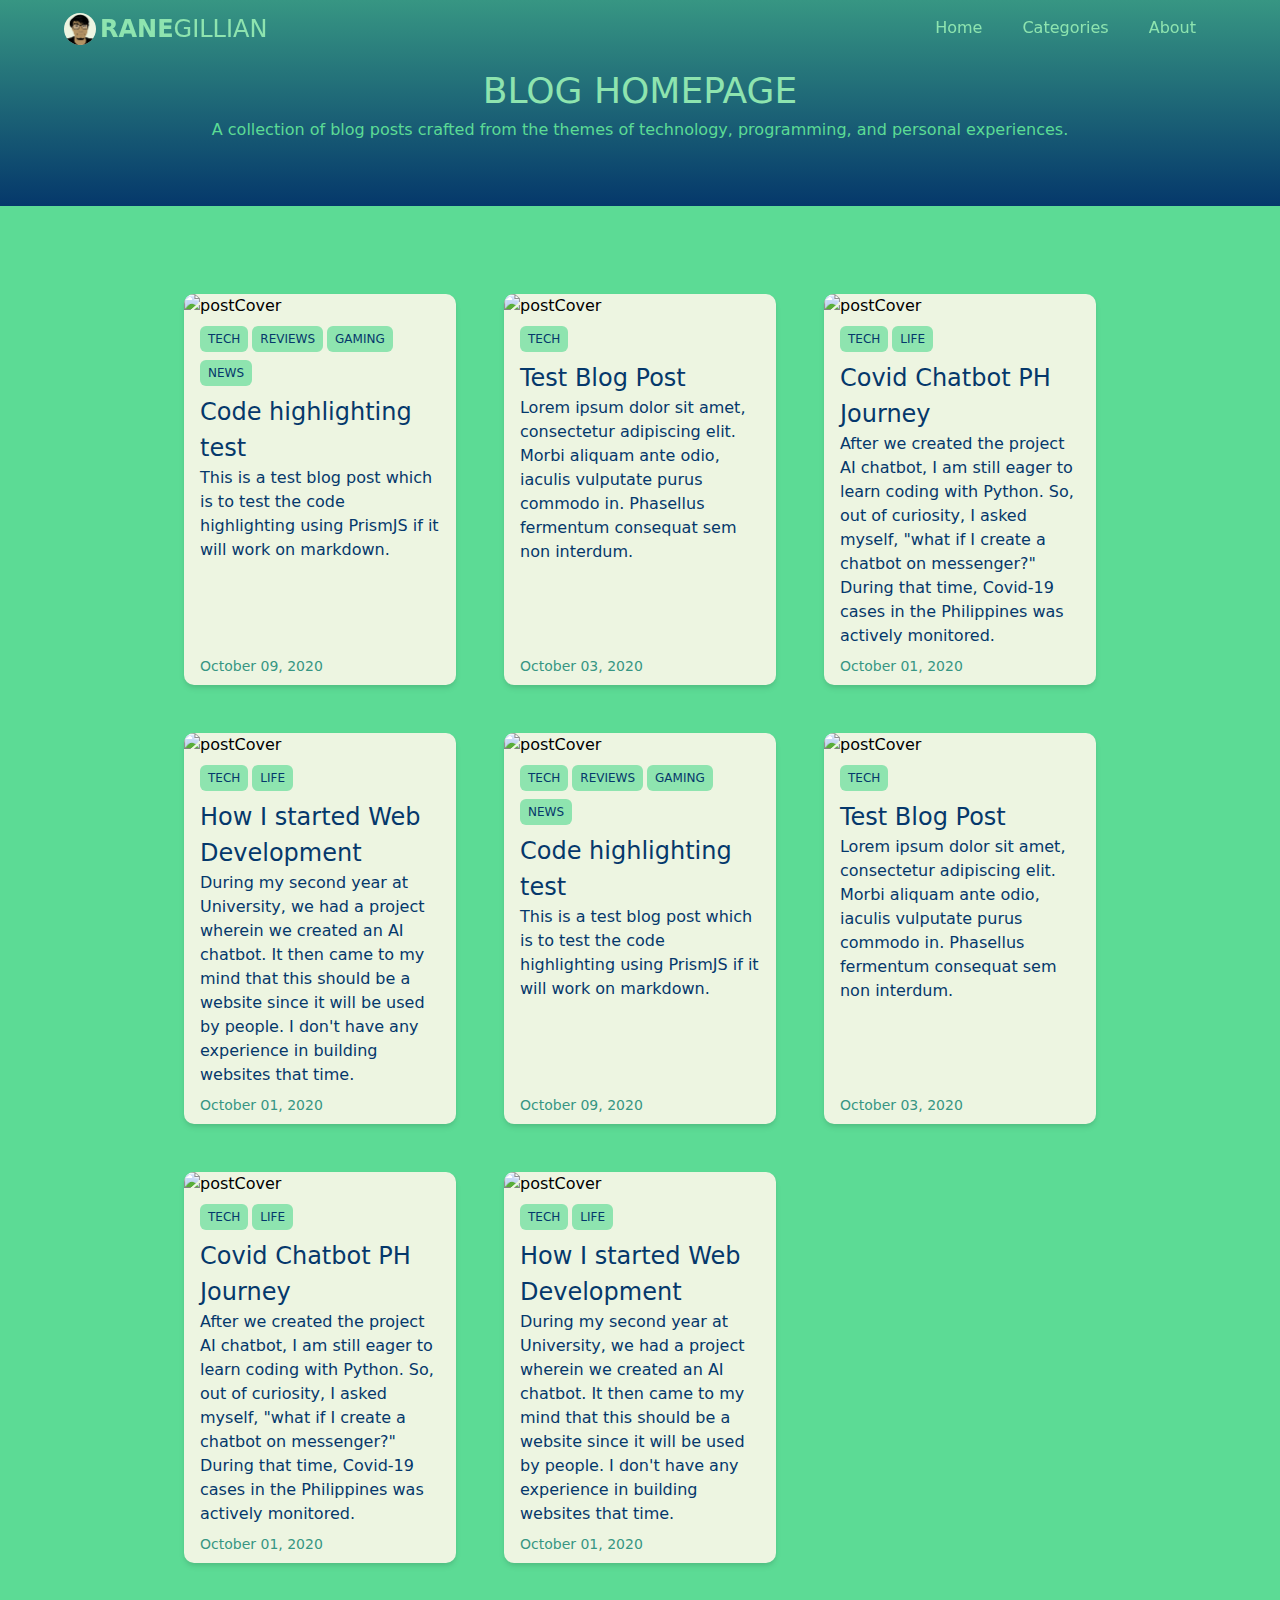
==== commit 212b6f8a: "Deploy rgvillanueva28/blog to github.com/rgvillanueva28/blog.git:master" ====
--- a/index.html
+++ b/index.html
@@ -1 +1 @@
-<!DOCTYPE html><html><head><meta name="viewport" content="width=device-width"/><meta charSet="utf-8"/><link rel="icon" href="/favicon.ico"/><meta name="description" content="Personal website of Rane Gillian created with Next.JS"/><link href="https://fonts.googleapis.com/icon?family=Material+Icons" rel="stylesheet"/><title>RANE GILLIAN | BLOG</title><link rel="icon" href="/favicon.ico"/><meta name="next-head-count" content="7"/><link rel="preload" href="/_next/static/css/f2e1443d82b09073f0ef.css" as="style"/><link rel="stylesheet" href="/_next/static/css/f2e1443d82b09073f0ef.css" data-n-g=""/><noscript data-n-css="true"></noscript><link rel="preload" href="/_next/static/chunks/main-e11e3e445f976f694549.js" as="script"/><link rel="preload" href="/_next/static/chunks/webpack-e067438c4cf4ef2ef178.js" as="script"/><link rel="preload" href="/_next/static/chunks/framework.9ec1f7868b3e9d138cdd.js" as="script"/><link rel="preload" href="/_next/static/chunks/commons.cb82874e43d6dd0d0fae.js" as="script"/><link rel="preload" href="/_next/static/chunks/pages/_app-91f82ea9df0a25f3ec03.js" as="script"/><link rel="preload" href="/_next/static/chunks/1bfc9850.0f7772418867ee6c9efb.js" as="script"/><link rel="preload" href="/_next/static/chunks/05d954cf.f9e51185279961c1d743.js" as="script"/><link rel="preload" href="/_next/static/chunks/2c3b9bffc7150b37a7b3810dfcf1c0b0fac2bd18.a2abf020f1fbf05c02a1.js" as="script"/><link rel="preload" href="/_next/static/chunks/pages/index-4433daaaf9c9d8c2a0d9.js" as="script"/></head><body><div id="__next"><header id="header" class="fixed w-full lg:px-16 px-6 lg:py-0 py-2 flex flex-wrap items-center transition duration-500 z-50  bg-transparent text-dark"><div class="flex-1 flex justify-between items-center"><a class="fill-current" href="/"><img class="bg-foreground rounded-full" src="/logo.png" width="32" height="32"/></a><div class="m-0 mr-auto p-0 pl-1 my-auto"><h1 class="text-2xl"><strong>RANE</strong>GILLIAN</h1></div></div><div class="transition cursor-pointer lg:hidden focus:outline-none  border border-transparent rounded-md p-1 py-3 relative  hover:text-foreground hover:border-foreground hover:bg-accent-dark" style="min-height:42px;min-width:42px" id="toggle-menu"><div class="container"><div class="absolute " style="top:4px"><svg stroke="currentColor" fill="currentColor" stroke-width="0" viewBox="0 0 448 512" size="32" height="32" width="32" xmlns="http://www.w3.org/2000/svg"><path d="M16 132h416c8.837 0 16-7.163 16-16V76c0-8.837-7.163-16-16-16H16C7.163 60 0 67.163 0 76v40c0 8.837 7.163 16 16 16zm0 160h416c8.837 0 16-7.163 16-16v-40c0-8.837-7.163-16-16-16H16c-8.837 0-16 7.163-16 16v40c0 8.837 7.163 16 16 16zm0 160h416c8.837 0 16-7.163 16-16v-40c0-8.837-7.163-16-16-16H16c-8.837 0-16 7.163-16 16v40c0 8.837 7.163 16 16 16z"></path></svg></div></div></div><div class="lg:flex lg:items-center lg:w-auto w-full text-foreground lg:h-auto" id="menu"><nav class="invisible lg:visible"><ul class="lg:flex items-center justify-between text-base pt-4 lg:pt-0"><li><a class="lg:py-4 py-3 px-5 block border-b-2 border-transparent text-dark hover:text-foreground hover:border-foreground hover:bg-accent-dark" href="/">Home</a></li><li><a class="lg:py-4 py-3 px-5 block border-b-2 border-transparent text-dark hover:text-foreground hover:border-foreground hover:bg-accent-dark" href="/categories">Categories</a></li><li><a class="lg:py-4 py-3 px-5 block border-b-2 border-transparent text-dark hover:text-foreground hover:border-foreground hover:bg-accent-dark" href="/about">About</a></li></ul></nav></div></header><div class="min-h-screen" style="opacity:0"><div><div class="bg-gradient-to-b from-accent-dark to-dark"><div class="text-center py-16 mx-5"><h1 class=" text-accent-light text-3xl md:text-4xl">BLOG HOMEPAGE</h1><p class=" text-accent-mid">A collection of blog posts crafted from the themes of technology, programming, and personal experiences.</p></div></div><main class="py-16 container"><div class="flex flex-row flex-wrap mx-auto w-11/12 md:w-10/12 lg:w-9/12"><div class="flex flex-wrap w-full px-6 py-6 md:w-1/2 lg:w-1/3"><a href="/posts/code-highlighting-test"><div class="flex flex-col items-stretch min-h-full pb-2 bg-foreground shadow-md overflow-hidden" style="border-radius:10px"><div class=""><img src="https://res.cloudinary.com/rgv/image/upload/v1602221906/Screen_Shot_2012_07_31_at_21_57_03_400x400_b435b6f021.png" alt="postCover" class="object-cover w-full h-full"/></div><div class="px-4 py-2 text-dark h-full"><span class="inline-block uppercase text-xs rounded-md bg-accent-light px-2 py-1 mr-1 mb-2">Tech</span><span class="inline-block uppercase text-xs rounded-md bg-accent-light px-2 py-1 mr-1 mb-2">Reviews</span><span class="inline-block uppercase text-xs rounded-md bg-accent-light px-2 py-1 mr-1 mb-2">Gaming</span><span class="inline-block uppercase text-xs rounded-md bg-accent-light px-2 py-1 mr-1 mb-2">News</span><h5 class="font-medium ">Code highlighting test</h5><p class="">This is a test blog post which is to test the code highlighting using PrismJS if it will work on markdown.</p></div><p class="font-light px-4 text-sm text-accent-dark mt-auto">October 09, 2020</p></div></a></div><div class="flex flex-wrap w-full px-6 py-6 md:w-1/2 lg:w-1/3"><a href="/posts/test-blog-post"><div class="flex flex-col items-stretch min-h-full pb-2 bg-foreground shadow-md overflow-hidden" style="border-radius:10px"><div class=""><img src="https://res.cloudinary.com/rgv/image/upload/v1601726295/Wallpaper_FHD_1920_X1080_PNG_0bcac1a6b8.png" alt="postCover" class="object-cover w-full h-full"/></div><div class="px-4 py-2 text-dark h-full"><span class="inline-block uppercase text-xs rounded-md bg-accent-light px-2 py-1 mr-1 mb-2">Tech</span><h5 class="font-medium ">Test Blog Post</h5><p class="">Lorem ipsum dolor sit amet, consectetur adipiscing elit. Morbi aliquam ante odio, iaculis vulputate purus commodo in. Phasellus fermentum consequat sem non interdum.</p></div><p class="font-light px-4 text-sm text-accent-dark mt-auto">October 03, 2020</p></div></a></div><div class="flex flex-wrap w-full px-6 py-6 md:w-1/2 lg:w-1/3"><a href="/posts/covid-chatbot-ph-journey"><div class="flex flex-col items-stretch min-h-full pb-2 bg-foreground shadow-md overflow-hidden" style="border-radius:10px"><div class=""><img src="https://res.cloudinary.com/rgv/image/upload/v1601702912/91296700_114223073557210_3956874179197796352_o_9fa8b4eb9a.png" alt="postCover" class="object-cover w-full h-full"/></div><div class="px-4 py-2 text-dark h-full"><span class="inline-block uppercase text-xs rounded-md bg-accent-light px-2 py-1 mr-1 mb-2">Tech</span><span class="inline-block uppercase text-xs rounded-md bg-accent-light px-2 py-1 mr-1 mb-2">Life</span><h5 class="font-medium ">Covid Chatbot PH Journey</h5><p class="">After we created the project AI chatbot, I am still eager to learn coding with Python. So, out of curiosity, I asked myself, &quot;what if I create a chatbot on messenger?&quot; During that time, Covid-19 cases in the Philippines was actively monitored.</p></div><p class="font-light px-4 text-sm text-accent-dark mt-auto">October 01, 2020</p></div></a></div><div class="flex flex-wrap w-full px-6 py-6 md:w-1/2 lg:w-1/3"><a href="/posts/how-i-started-web-development"><div class="flex flex-col items-stretch min-h-full pb-2 bg-foreground shadow-md overflow-hidden" style="border-radius:10px"><div class=""><img src="https://res.cloudinary.com/rgv/image/upload/v1601702886/68747470733a2f2f692e6962622e636f2f7858576e5842792f6c6f676f3132332e6a7067_aa1da6a2c9.jpg" alt="postCover" class="object-cover w-full h-full"/></div><div class="px-4 py-2 text-dark h-full"><span class="inline-block uppercase text-xs rounded-md bg-accent-light px-2 py-1 mr-1 mb-2">Tech</span><span class="inline-block uppercase text-xs rounded-md bg-accent-light px-2 py-1 mr-1 mb-2">Life</span><h5 class="font-medium ">How I started Web Development</h5><p class="">During my second year at University, we had a project wherein we created an AI chatbot. It then came to my mind that this should be a website since it will be used by people. I don&#x27;t have any experience in building websites that time.</p></div><p class="font-light px-4 text-sm text-accent-dark mt-auto">October 01, 2020</p></div></a></div><div class="flex flex-wrap w-full px-6 py-6 md:w-1/2 lg:w-1/3"><a href="/posts/code-highlighting-test"><div class="flex flex-col items-stretch min-h-full pb-2 bg-foreground shadow-md overflow-hidden" style="border-radius:10px"><div class=""><img src="https://res.cloudinary.com/rgv/image/upload/v1602221906/Screen_Shot_2012_07_31_at_21_57_03_400x400_b435b6f021.png" alt="postCover" class="object-cover w-full h-full"/></div><div class="px-4 py-2 text-dark h-full"><span class="inline-block uppercase text-xs rounded-md bg-accent-light px-2 py-1 mr-1 mb-2">Tech</span><span class="inline-block uppercase text-xs rounded-md bg-accent-light px-2 py-1 mr-1 mb-2">Reviews</span><span class="inline-block uppercase text-xs rounded-md bg-accent-light px-2 py-1 mr-1 mb-2">Gaming</span><span class="inline-block uppercase text-xs rounded-md bg-accent-light px-2 py-1 mr-1 mb-2">News</span><h5 class="font-medium ">Code highlighting test</h5><p class="">This is a test blog post which is to test the code highlighting using PrismJS if it will work on markdown.</p></div><p class="font-light px-4 text-sm text-accent-dark mt-auto">October 09, 2020</p></div></a></div><div class="flex flex-wrap w-full px-6 py-6 md:w-1/2 lg:w-1/3"><a href="/posts/test-blog-post"><div class="flex flex-col items-stretch min-h-full pb-2 bg-foreground shadow-md overflow-hidden" style="border-radius:10px"><div class=""><img src="https://res.cloudinary.com/rgv/image/upload/v1601726295/Wallpaper_FHD_1920_X1080_PNG_0bcac1a6b8.png" alt="postCover" class="object-cover w-full h-full"/></div><div class="px-4 py-2 text-dark h-full"><span class="inline-block uppercase text-xs rounded-md bg-accent-light px-2 py-1 mr-1 mb-2">Tech</span><h5 class="font-medium ">Test Blog Post</h5><p class="">Lorem ipsum dolor sit amet, consectetur adipiscing elit. Morbi aliquam ante odio, iaculis vulputate purus commodo in. Phasellus fermentum consequat sem non interdum.</p></div><p class="font-light px-4 text-sm text-accent-dark mt-auto">October 03, 2020</p></div></a></div><div class="flex flex-wrap w-full px-6 py-6 md:w-1/2 lg:w-1/3"><a href="/posts/covid-chatbot-ph-journey"><div class="flex flex-col items-stretch min-h-full pb-2 bg-foreground shadow-md overflow-hidden" style="border-radius:10px"><div class=""><img src="https://res.cloudinary.com/rgv/image/upload/v1601702912/91296700_114223073557210_3956874179197796352_o_9fa8b4eb9a.png" alt="postCover" class="object-cover w-full h-full"/></div><div class="px-4 py-2 text-dark h-full"><span class="inline-block uppercase text-xs rounded-md bg-accent-light px-2 py-1 mr-1 mb-2">Tech</span><span class="inline-block uppercase text-xs rounded-md bg-accent-light px-2 py-1 mr-1 mb-2">Life</span><h5 class="font-medium ">Covid Chatbot PH Journey</h5><p class="">After we created the project AI chatbot, I am still eager to learn coding with Python. So, out of curiosity, I asked myself, &quot;what if I create a chatbot on messenger?&quot; During that time, Covid-19 cases in the Philippines was actively monitored.</p></div><p class="font-light px-4 text-sm text-accent-dark mt-auto">October 01, 2020</p></div></a></div><div class="flex flex-wrap w-full px-6 py-6 md:w-1/2 lg:w-1/3"><a href="/posts/how-i-started-web-development"><div class="flex flex-col items-stretch min-h-full pb-2 bg-foreground shadow-md overflow-hidden" style="border-radius:10px"><div class=""><img src="https://res.cloudinary.com/rgv/image/upload/v1601702886/68747470733a2f2f692e6962622e636f2f7858576e5842792f6c6f676f3132332e6a7067_aa1da6a2c9.jpg" alt="postCover" class="object-cover w-full h-full"/></div><div class="px-4 py-2 text-dark h-full"><span class="inline-block uppercase text-xs rounded-md bg-accent-light px-2 py-1 mr-1 mb-2">Tech</span><span class="inline-block uppercase text-xs rounded-md bg-accent-light px-2 py-1 mr-1 mb-2">Life</span><h5 class="font-medium ">How I started Web Development</h5><p class="">During my second year at University, we had a project wherein we created an AI chatbot. It then came to my mind that this should be a website since it will be used by people. I don&#x27;t have any experience in building websites that time.</p></div><p class="font-light px-4 text-sm text-accent-dark mt-auto">October 01, 2020</p></div></a></div></div></main></div></div><div class="bg-dark"><div class="py-16"></div></div></div><script id="__NEXT_DATA__" type="application/json">{"props":{"pageProps":{"posts":[{"id":4,"title":"Code highlighting test","content":"# Code\n\u003cpre\u003e\u003ccode class=\"language-javascript\"\u003eimport React from \u0026#39;react\u0026#39;;\nimport Head from \u0026quot;next/head\u0026quot;;\n\nexport default function Home(props) {\n  return(\n    \u0026lt;\u0026gt;\n      \u0026lt;Head\u0026gt;\n        \u0026lt;title\u0026gt;RANE GILLIAN | BLOG\u0026lt;/title\u0026gt;\n          \u0026lt;link rel=\u0026quot;icon\u0026quot; href=\u0026quot;/favicon.ico\u0026quot; /\u0026gt;\n      \u0026lt;/Head\u0026gt;\n    \u0026lt;/\u0026gt;\n  )\n}\u003c/code\u003e\u003c/pre\u003e\n\n\u003cpre\u003e\u003ccode class=\"language-python\"\u003eimport os\nimport sys\n\nclass LoadAI():\n  items = 0\n\n  def loadAI(self):\n    pass\u003c/code\u003e\u003c/pre\u003e\n\n# Random area\n\nThis is a random text","excerpt":"This is a test blog post which is to test the code highlighting using PrismJS if it will work on markdown.","date":"2020-10-09T05:00:00.000Z","slug":"code-highlighting-test","author":{"id":1,"name":"Rane Gillian Villanueva","created_at":"2020-10-01T14:09:50.912Z","updated_at":"2020-10-03T05:27:41.040Z","picture":{"id":5,"name":"ME cartoon (2).jpg","alternativeText":"","caption":"","width":1050,"height":1050,"formats":{"large":{"ext":".jpg","url":"https://res.cloudinary.com/rgv/image/upload/v1601701961/large_ME_cartoon_2_781a382676.jpg","hash":"large_ME_cartoon_2_781a382676","mime":"image/jpeg","name":"large_ME cartoon (2).jpg","path":null,"size":50.52,"width":1000,"height":1000,"provider_metadata":{"public_id":"large_ME_cartoon_2_781a382676","resource_type":"image"}},"small":{"ext":".jpg","url":"https://res.cloudinary.com/rgv/image/upload/v1601701964/small_ME_cartoon_2_781a382676.jpg","hash":"small_ME_cartoon_2_781a382676","mime":"image/jpeg","name":"small_ME cartoon (2).jpg","path":null,"size":20.48,"width":500,"height":500,"provider_metadata":{"public_id":"small_ME_cartoon_2_781a382676","resource_type":"image"}},"medium":{"ext":".jpg","url":"https://res.cloudinary.com/rgv/image/upload/v1601701963/medium_ME_cartoon_2_781a382676.jpg","hash":"medium_ME_cartoon_2_781a382676","mime":"image/jpeg","name":"medium_ME cartoon (2).jpg","path":null,"size":35,"width":750,"height":750,"provider_metadata":{"public_id":"medium_ME_cartoon_2_781a382676","resource_type":"image"}},"thumbnail":{"ext":".jpg","url":"https://res.cloudinary.com/rgv/image/upload/v1601701960/thumbnail_ME_cartoon_2_781a382676.jpg","hash":"thumbnail_ME_cartoon_2_781a382676","mime":"image/jpeg","name":"thumbnail_ME cartoon (2).jpg","path":null,"size":4.57,"width":156,"height":156,"provider_metadata":{"public_id":"thumbnail_ME_cartoon_2_781a382676","resource_type":"image"}}},"hash":"ME_cartoon_2_781a382676","ext":".jpg","mime":"image/jpeg","size":53.06,"url":"https://res.cloudinary.com/rgv/image/upload/v1601701958/ME_cartoon_2_781a382676.jpg","previewUrl":null,"provider":"cloudinary","provider_metadata":{"public_id":"ME_cartoon_2_781a382676","resource_type":"image"},"created_at":"2020-10-03T05:12:44.749Z","updated_at":"2020-10-03T05:12:49.984Z"}},"status":"published","created_at":"2020-10-09T05:34:31.267Z","updated_at":"2020-10-18T18:33:12.257Z","coverImage":[{"id":9,"name":"https://pbs.twimg.com/profile_images/2451426554/Screen_Shot_2012-07-31_at_21.57.03__400x400.png","alternativeText":"","caption":"","width":400,"height":400,"formats":{"thumbnail":{"ext":".png","url":"https://res.cloudinary.com/rgv/image/upload/v1602221907/thumbnail_Screen_Shot_2012_07_31_at_21_57_03_400x400_b435b6f021.png","hash":"thumbnail_Screen_Shot_2012_07_31_at_21_57_03_400x400_b435b6f021","mime":"image/png","name":"thumbnail_https://pbs.twimg.com/profile_images/2451426554/Screen_Shot_2012-07-31_at_21.57.03__400x400.png","path":null,"size":38.52,"width":156,"height":156,"provider_metadata":{"public_id":"thumbnail_Screen_Shot_2012_07_31_at_21_57_03_400x400_b435b6f021","resource_type":"image"}}},"hash":"Screen_Shot_2012_07_31_at_21_57_03_400x400_b435b6f021","ext":".png","mime":"image/png","size":185.31,"url":"https://res.cloudinary.com/rgv/image/upload/v1602221906/Screen_Shot_2012_07_31_at_21_57_03_400x400_b435b6f021.png","previewUrl":null,"provider":"cloudinary","provider_metadata":{"public_id":"Screen_Shot_2012_07_31_at_21_57_03_400x400_b435b6f021","resource_type":"image"},"created_at":"2020-10-09T05:38:27.573Z","updated_at":"2020-10-09T05:38:27.743Z"}],"categories":[{"id":2,"category":"Tech","created_at":"2020-10-09T05:16:57.031Z","updated_at":"2020-10-09T05:16:57.050Z"},{"id":3,"category":"Reviews","created_at":"2020-10-09T05:17:14.833Z","updated_at":"2020-10-09T05:17:14.843Z"},{"id":4,"category":"Gaming","created_at":"2020-10-09T05:17:48.332Z","updated_at":"2020-10-09T05:17:48.341Z"},{"id":5,"category":"News","created_at":"2020-10-09T05:18:16.158Z","updated_at":"2020-10-09T05:18:16.170Z"}]},{"id":3,"title":"Test Blog Post","content":"Lorem ipsum dolor sit amet, consectetur adipiscing elit. Morbi aliquam ante odio, iaculis vulputate purus commodo in. Phasellus fermentum consequat sem non interdum. Suspendisse potenti. Aenean venenatis quam est, vel iaculis tortor vehicula at. Orci varius natoque penatibus et magnis dis parturient montes,\n\n# H1\nLorem ipsum **dolor sit amet**, *consectetur adipiscing elit*. Morbi aliquam ante odio, iaculis vulputate purus commodo in. Phasellus fermentum consequat sem non interdum. Suspendisse potenti. Aenean venenatis quam est, vel iaculis tortor vehicula at. Orci varius natoque penatibus et magnis dis parturient montes, nascetur ridiculus mus. Etiam semper, est non pretium egestas, sem eros vulputate orci, quis eleifend orci lorem quis velit.\u003cu\u003e Vivamus sit amet sagittis ex.\u003c/u\u003e\n\n## [Website](https://ranegillian.me)\n\u003e Quote Lorem ipsum dolor sit amet, consectetur adipiscing elit. Morbi aliquam ante odio, iaculis vulputate purus commodo in. Phasellus fermentum consequat sem non interdum.\n\n\u003cpre\u003e\u003ccode class=\"language-javascript\"\u003eimport code from \u0026quot;strapi\u0026quot;;\n\nexport default function test() {\n  return ()\n}\u003c/code\u003e\u003c/pre\u003e\n\n- a\n- b\n- v\n","excerpt":"Lorem ipsum dolor sit amet, consectetur adipiscing elit. Morbi aliquam ante odio, iaculis vulputate purus commodo in. Phasellus fermentum consequat sem non interdum.","date":"2020-10-03T11:58:00.000Z","slug":"test-blog-post","author":{"id":1,"name":"Rane Gillian Villanueva","created_at":"2020-10-01T14:09:50.912Z","updated_at":"2020-10-03T05:27:41.040Z","picture":{"id":5,"name":"ME cartoon (2).jpg","alternativeText":"","caption":"","width":1050,"height":1050,"formats":{"large":{"ext":".jpg","url":"https://res.cloudinary.com/rgv/image/upload/v1601701961/large_ME_cartoon_2_781a382676.jpg","hash":"large_ME_cartoon_2_781a382676","mime":"image/jpeg","name":"large_ME cartoon (2).jpg","path":null,"size":50.52,"width":1000,"height":1000,"provider_metadata":{"public_id":"large_ME_cartoon_2_781a382676","resource_type":"image"}},"small":{"ext":".jpg","url":"https://res.cloudinary.com/rgv/image/upload/v1601701964/small_ME_cartoon_2_781a382676.jpg","hash":"small_ME_cartoon_2_781a382676","mime":"image/jpeg","name":"small_ME cartoon (2).jpg","path":null,"size":20.48,"width":500,"height":500,"provider_metadata":{"public_id":"small_ME_cartoon_2_781a382676","resource_type":"image"}},"medium":{"ext":".jpg","url":"https://res.cloudinary.com/rgv/image/upload/v1601701963/medium_ME_cartoon_2_781a382676.jpg","hash":"medium_ME_cartoon_2_781a382676","mime":"image/jpeg","name":"medium_ME cartoon (2).jpg","path":null,"size":35,"width":750,"height":750,"provider_metadata":{"public_id":"medium_ME_cartoon_2_781a382676","resource_type":"image"}},"thumbnail":{"ext":".jpg","url":"https://res.cloudinary.com/rgv/image/upload/v1601701960/thumbnail_ME_cartoon_2_781a382676.jpg","hash":"thumbnail_ME_cartoon_2_781a382676","mime":"image/jpeg","name":"thumbnail_ME cartoon (2).jpg","path":null,"size":4.57,"width":156,"height":156,"provider_metadata":{"public_id":"thumbnail_ME_cartoon_2_781a382676","resource_type":"image"}}},"hash":"ME_cartoon_2_781a382676","ext":".jpg","mime":"image/jpeg","size":53.06,"url":"https://res.cloudinary.com/rgv/image/upload/v1601701958/ME_cartoon_2_781a382676.jpg","previewUrl":null,"provider":"cloudinary","provider_metadata":{"public_id":"ME_cartoon_2_781a382676","resource_type":"image"},"created_at":"2020-10-03T05:12:44.749Z","updated_at":"2020-10-03T05:12:49.984Z"}},"status":"published","created_at":"2020-10-03T11:58:50.434Z","updated_at":"2020-10-09T06:31:06.343Z","coverImage":[{"id":8,"name":"Wallpaper FHD_1920X1080_PNG.png","alternativeText":"","caption":"","width":1920,"height":1080,"formats":{"large":{"ext":".png","url":"https://res.cloudinary.com/rgv/image/upload/v1601726297/large_Wallpaper_FHD_1920_X1080_PNG_0bcac1a6b8.png","hash":"large_Wallpaper_FHD_1920_X1080_PNG_0bcac1a6b8","mime":"image/png","name":"large_Wallpaper FHD_1920X1080_PNG.png","path":null,"size":729.72,"width":1000,"height":563,"provider_metadata":{"public_id":"large_Wallpaper_FHD_1920_X1080_PNG_0bcac1a6b8","resource_type":"image"}},"small":{"ext":".png","url":"https://res.cloudinary.com/rgv/image/upload/v1601726298/small_Wallpaper_FHD_1920_X1080_PNG_0bcac1a6b8.png","hash":"small_Wallpaper_FHD_1920_X1080_PNG_0bcac1a6b8","mime":"image/png","name":"small_Wallpaper FHD_1920X1080_PNG.png","path":null,"size":226.04,"width":500,"height":281,"provider_metadata":{"public_id":"small_Wallpaper_FHD_1920_X1080_PNG_0bcac1a6b8","resource_type":"image"}},"medium":{"ext":".png","url":"https://res.cloudinary.com/rgv/image/upload/v1601726297/medium_Wallpaper_FHD_1920_X1080_PNG_0bcac1a6b8.png","hash":"medium_Wallpaper_FHD_1920_X1080_PNG_0bcac1a6b8","mime":"image/png","name":"medium_Wallpaper FHD_1920X1080_PNG.png","path":null,"size":449.09,"width":750,"height":422,"provider_metadata":{"public_id":"medium_Wallpaper_FHD_1920_X1080_PNG_0bcac1a6b8","resource_type":"image"}},"thumbnail":{"ext":".png","url":"https://res.cloudinary.com/rgv/image/upload/v1601726296/thumbnail_Wallpaper_FHD_1920_X1080_PNG_0bcac1a6b8.png","hash":"thumbnail_Wallpaper_FHD_1920_X1080_PNG_0bcac1a6b8","mime":"image/png","name":"thumbnail_Wallpaper FHD_1920X1080_PNG.png","path":null,"size":68.24,"width":245,"height":138,"provider_metadata":{"public_id":"thumbnail_Wallpaper_FHD_1920_X1080_PNG_0bcac1a6b8","resource_type":"image"}}},"hash":"Wallpaper_FHD_1920_X1080_PNG_0bcac1a6b8","ext":".png","mime":"image/png","size":1787.57,"url":"https://res.cloudinary.com/rgv/image/upload/v1601726295/Wallpaper_FHD_1920_X1080_PNG_0bcac1a6b8.png","previewUrl":null,"provider":"cloudinary","provider_metadata":{"public_id":"Wallpaper_FHD_1920_X1080_PNG_0bcac1a6b8","resource_type":"image"},"created_at":"2020-10-03T11:58:18.465Z","updated_at":"2020-10-03T11:58:18.518Z"}],"categories":[{"id":2,"category":"Tech","created_at":"2020-10-09T05:16:57.031Z","updated_at":"2020-10-09T05:16:57.050Z"}]},{"id":2,"title":"Covid Chatbot PH Journey","content":"After we created the project AI chatbot, I am still eager to learn coding with Python. So, out of curiosity, I asked myself, \"what if I create a chatbot on messenger?\" During that time, Covid-19 cases in the Philippines was actively monitored. So, I hunt for available APIs that time but I can't find any.\n\nHowever, there was this one website which provides data about Covid-19 in the Philippines which is from the Department of Health (DOH). I examined the website using the google chrome developer tools (I always refer to this as inspect element) to try and find possible source for the data. I clicked all the items under network tab until I found out the source of the data. I wasn't expecting it at all since I was just tinkering around. I then used this API for my version 1 which is I think created using [ArcGIS](https://www.arcgis.com/index.html). After sometime, the API was taken down by the DOH. I don't know the reason but I think that too many API calls or traffic was on the server. I knew that I am only borrowing the API so I fetch data only once a day since DOH only updates once a day.\n\nThe need for version 2 with a new data source arises. The search for new source of data has commenced.  I found [https://coronavirus-ph-api.herokuapp.com/](https://coronavirus-ph-api.herokuapp.com/) and [https://covid19.mathdro.id/](https://covid19.mathdro.id/) and used them. Unlike the data source for version 1, the new data source does not have data on the Persons under Monitor (PUM) and Persons under Investigation (PUI), so I removed them. I added a new feature for version 2 which is Region.\n\nEventually, I sticked only to a single data source which is [https://coronavirus-ph-api.herokuapp.com/](https://coronavirus-ph-api.herokuapp.com/). I added new features which is rates, and fresh cases. I called this changed version 3.\n\nThe DOH again changed their public data source which is a dependency for the version 3 data source. The search for new data source has again commenced. I eventually sticked to [https://disease.sh/](https://disease.sh/) as the new and current data source. Many features are also added which includes active cases, critical cases, tests conducted, total, and per million.\n\nYou can check the project on [this link](https://covid-chatbot-ph.herokuapp.com/).","excerpt":"After we created the project AI chatbot, I am still eager to learn coding with Python. So, out of curiosity, I asked myself, \"what if I create a chatbot on messenger?\" During that time, Covid-19 cases in the Philippines was actively monitored.","date":"2020-10-01T14:50:00.000Z","slug":"covid-chatbot-ph-journey","author":{"id":1,"name":"Rane Gillian Villanueva","created_at":"2020-10-01T14:09:50.912Z","updated_at":"2020-10-03T05:27:41.040Z","picture":{"id":5,"name":"ME cartoon (2).jpg","alternativeText":"","caption":"","width":1050,"height":1050,"formats":{"large":{"ext":".jpg","url":"https://res.cloudinary.com/rgv/image/upload/v1601701961/large_ME_cartoon_2_781a382676.jpg","hash":"large_ME_cartoon_2_781a382676","mime":"image/jpeg","name":"large_ME cartoon (2).jpg","path":null,"size":50.52,"width":1000,"height":1000,"provider_metadata":{"public_id":"large_ME_cartoon_2_781a382676","resource_type":"image"}},"small":{"ext":".jpg","url":"https://res.cloudinary.com/rgv/image/upload/v1601701964/small_ME_cartoon_2_781a382676.jpg","hash":"small_ME_cartoon_2_781a382676","mime":"image/jpeg","name":"small_ME cartoon (2).jpg","path":null,"size":20.48,"width":500,"height":500,"provider_metadata":{"public_id":"small_ME_cartoon_2_781a382676","resource_type":"image"}},"medium":{"ext":".jpg","url":"https://res.cloudinary.com/rgv/image/upload/v1601701963/medium_ME_cartoon_2_781a382676.jpg","hash":"medium_ME_cartoon_2_781a382676","mime":"image/jpeg","name":"medium_ME cartoon (2).jpg","path":null,"size":35,"width":750,"height":750,"provider_metadata":{"public_id":"medium_ME_cartoon_2_781a382676","resource_type":"image"}},"thumbnail":{"ext":".jpg","url":"https://res.cloudinary.com/rgv/image/upload/v1601701960/thumbnail_ME_cartoon_2_781a382676.jpg","hash":"thumbnail_ME_cartoon_2_781a382676","mime":"image/jpeg","name":"thumbnail_ME cartoon (2).jpg","path":null,"size":4.57,"width":156,"height":156,"provider_metadata":{"public_id":"thumbnail_ME_cartoon_2_781a382676","resource_type":"image"}}},"hash":"ME_cartoon_2_781a382676","ext":".jpg","mime":"image/jpeg","size":53.06,"url":"https://res.cloudinary.com/rgv/image/upload/v1601701958/ME_cartoon_2_781a382676.jpg","previewUrl":null,"provider":"cloudinary","provider_metadata":{"public_id":"ME_cartoon_2_781a382676","resource_type":"image"},"created_at":"2020-10-03T05:12:44.749Z","updated_at":"2020-10-03T05:12:49.984Z"}},"status":"published","created_at":"2020-10-01T14:52:32.531Z","updated_at":"2020-10-09T05:19:28.766Z","coverImage":[{"id":7,"name":"91296700_114223073557210_3956874179197796352_o.png","alternativeText":"","caption":"","width":1024,"height":1024,"formats":{"large":{"ext":".png","url":"https://res.cloudinary.com/rgv/image/upload/v1601702913/large_91296700_114223073557210_3956874179197796352_o_9fa8b4eb9a.png","hash":"large_91296700_114223073557210_3956874179197796352_o_9fa8b4eb9a","mime":"image/png","name":"large_91296700_114223073557210_3956874179197796352_o.png","path":null,"size":982.34,"width":1000,"height":1000,"provider_metadata":{"public_id":"large_91296700_114223073557210_3956874179197796352_o_9fa8b4eb9a","resource_type":"image"}},"small":{"ext":".png","url":"https://res.cloudinary.com/rgv/image/upload/v1601702914/small_91296700_114223073557210_3956874179197796352_o_9fa8b4eb9a.png","hash":"small_91296700_114223073557210_3956874179197796352_o_9fa8b4eb9a","mime":"image/png","name":"small_91296700_114223073557210_3956874179197796352_o.png","path":null,"size":279.82,"width":500,"height":500,"provider_metadata":{"public_id":"small_91296700_114223073557210_3956874179197796352_o_9fa8b4eb9a","resource_type":"image"}},"medium":{"ext":".png","url":"https://res.cloudinary.com/rgv/image/upload/v1601702913/medium_91296700_114223073557210_3956874179197796352_o_9fa8b4eb9a.png","hash":"medium_91296700_114223073557210_3956874179197796352_o_9fa8b4eb9a","mime":"image/png","name":"medium_91296700_114223073557210_3956874179197796352_o.png","path":null,"size":619.33,"width":750,"height":750,"provider_metadata":{"public_id":"medium_91296700_114223073557210_3956874179197796352_o_9fa8b4eb9a","resource_type":"image"}},"thumbnail":{"ext":".png","url":"https://res.cloudinary.com/rgv/image/upload/v1601702912/thumbnail_91296700_114223073557210_3956874179197796352_o_9fa8b4eb9a.png","hash":"thumbnail_91296700_114223073557210_3956874179197796352_o_9fa8b4eb9a","mime":"image/png","name":"thumbnail_91296700_114223073557210_3956874179197796352_o.png","path":null,"size":38.95,"width":156,"height":156,"provider_metadata":{"public_id":"thumbnail_91296700_114223073557210_3956874179197796352_o_9fa8b4eb9a","resource_type":"image"}}},"hash":"91296700_114223073557210_3956874179197796352_o_9fa8b4eb9a","ext":".png","mime":"image/png","size":946.32,"url":"https://res.cloudinary.com/rgv/image/upload/v1601702912/91296700_114223073557210_3956874179197796352_o_9fa8b4eb9a.png","previewUrl":null,"provider":"cloudinary","provider_metadata":{"public_id":"91296700_114223073557210_3956874179197796352_o_9fa8b4eb9a","resource_type":"image"},"created_at":"2020-10-03T05:28:34.778Z","updated_at":"2020-10-03T05:28:34.854Z"}],"categories":[{"id":2,"category":"Tech","created_at":"2020-10-09T05:16:57.031Z","updated_at":"2020-10-09T05:16:57.050Z"},{"id":6,"category":"Life","created_at":"2020-10-09T05:18:39.821Z","updated_at":"2020-10-09T05:18:39.831Z"}]},{"id":1,"title":"How I started Web Development","content":"During my second year at University, we had a project wherein we created an AI chatbot. It then came to my mind that this should be a website since it will be used by people. I don't have any experience in building websites that time. I only know basic html and no CSS or Javascript. But! I was very obsessed with Python that time, since it was the only language that was taught to us.\n\nIn the beginning, I created an Deep Learning chatbot which is on console or terminal only. When I finally made the thing work, I researched if it is possible to create websites using python. I then learned about Django Framework which is a very popular framework but on backend. My groupmate has a template for a website so we used it and tweaked it a bit.\n\nI was very slow in creating the project since I am not also very good in Python. However, I am enjoying it since I am learning, not only Django, but also Javascript.\n\nI was enjoying much that after the project is functional, I also added a voice functionality for the chatbot. If I'm not mistaken, almost half of the time creating the project was on the voice functionality. I never thought of surrendering that time since I am very eager to learn.\nWe successfully made the project in time and received a high grade for it. You can check our project in github using [this link](https://github.com/CoDev-20/Covid19Chatbot).","excerpt":"During my second year at University, we had a project wherein we created an AI chatbot. It then came to my mind that this should be a website since it will be used by people. I don't have any experience in building websites that time.","date":"2020-10-01T14:25:00.000Z","slug":"how-i-started-web-development","author":{"id":1,"name":"Rane Gillian Villanueva","created_at":"2020-10-01T14:09:50.912Z","updated_at":"2020-10-03T05:27:41.040Z","picture":{"id":5,"name":"ME cartoon (2).jpg","alternativeText":"","caption":"","width":1050,"height":1050,"formats":{"large":{"ext":".jpg","url":"https://res.cloudinary.com/rgv/image/upload/v1601701961/large_ME_cartoon_2_781a382676.jpg","hash":"large_ME_cartoon_2_781a382676","mime":"image/jpeg","name":"large_ME cartoon (2).jpg","path":null,"size":50.52,"width":1000,"height":1000,"provider_metadata":{"public_id":"large_ME_cartoon_2_781a382676","resource_type":"image"}},"small":{"ext":".jpg","url":"https://res.cloudinary.com/rgv/image/upload/v1601701964/small_ME_cartoon_2_781a382676.jpg","hash":"small_ME_cartoon_2_781a382676","mime":"image/jpeg","name":"small_ME cartoon (2).jpg","path":null,"size":20.48,"width":500,"height":500,"provider_metadata":{"public_id":"small_ME_cartoon_2_781a382676","resource_type":"image"}},"medium":{"ext":".jpg","url":"https://res.cloudinary.com/rgv/image/upload/v1601701963/medium_ME_cartoon_2_781a382676.jpg","hash":"medium_ME_cartoon_2_781a382676","mime":"image/jpeg","name":"medium_ME cartoon (2).jpg","path":null,"size":35,"width":750,"height":750,"provider_metadata":{"public_id":"medium_ME_cartoon_2_781a382676","resource_type":"image"}},"thumbnail":{"ext":".jpg","url":"https://res.cloudinary.com/rgv/image/upload/v1601701960/thumbnail_ME_cartoon_2_781a382676.jpg","hash":"thumbnail_ME_cartoon_2_781a382676","mime":"image/jpeg","name":"thumbnail_ME cartoon (2).jpg","path":null,"size":4.57,"width":156,"height":156,"provider_metadata":{"public_id":"thumbnail_ME_cartoon_2_781a382676","resource_type":"image"}}},"hash":"ME_cartoon_2_781a382676","ext":".jpg","mime":"image/jpeg","size":53.06,"url":"https://res.cloudinary.com/rgv/image/upload/v1601701958/ME_cartoon_2_781a382676.jpg","previewUrl":null,"provider":"cloudinary","provider_metadata":{"public_id":"ME_cartoon_2_781a382676","resource_type":"image"},"created_at":"2020-10-03T05:12:44.749Z","updated_at":"2020-10-03T05:12:49.984Z"}},"status":"published","created_at":"2020-10-01T14:25:23.538Z","updated_at":"2020-10-09T05:19:11.665Z","coverImage":[{"id":6,"name":"68747470733a2f2f692e6962622e636f2f7858576e5842792f6c6f676f3132332e6a7067.jpg","alternativeText":"","caption":"","width":900,"height":900,"formats":{"small":{"ext":".jpg","url":"https://res.cloudinary.com/rgv/image/upload/v1601702887/small_68747470733a2f2f692e6962622e636f2f7858576e5842792f6c6f676f3132332e6a7067_aa1da6a2c9.jpg","hash":"small_68747470733a2f2f692e6962622e636f2f7858576e5842792f6c6f676f3132332e6a7067_aa1da6a2c9","mime":"image/jpeg","name":"small_68747470733a2f2f692e6962622e636f2f7858576e5842792f6c6f676f3132332e6a7067.jpg","path":null,"size":23.56,"width":500,"height":500,"provider_metadata":{"public_id":"small_68747470733a2f2f692e6962622e636f2f7858576e5842792f6c6f676f3132332e6a7067_aa1da6a2c9","resource_type":"image"}},"medium":{"ext":".jpg","url":"https://res.cloudinary.com/rgv/image/upload/v1601702887/medium_68747470733a2f2f692e6962622e636f2f7858576e5842792f6c6f676f3132332e6a7067_aa1da6a2c9.jpg","hash":"medium_68747470733a2f2f692e6962622e636f2f7858576e5842792f6c6f676f3132332e6a7067_aa1da6a2c9","mime":"image/jpeg","name":"medium_68747470733a2f2f692e6962622e636f2f7858576e5842792f6c6f676f3132332e6a7067.jpg","path":null,"size":37.64,"width":750,"height":750,"provider_metadata":{"public_id":"medium_68747470733a2f2f692e6962622e636f2f7858576e5842792f6c6f676f3132332e6a7067_aa1da6a2c9","resource_type":"image"}},"thumbnail":{"ext":".jpg","url":"https://res.cloudinary.com/rgv/image/upload/v1601702887/thumbnail_68747470733a2f2f692e6962622e636f2f7858576e5842792f6c6f676f3132332e6a7067_aa1da6a2c9.jpg","hash":"thumbnail_68747470733a2f2f692e6962622e636f2f7858576e5842792f6c6f676f3132332e6a7067_aa1da6a2c9","mime":"image/jpeg","name":"thumbnail_68747470733a2f2f692e6962622e636f2f7858576e5842792f6c6f676f3132332e6a7067.jpg","path":null,"size":5.86,"width":156,"height":156,"provider_metadata":{"public_id":"thumbnail_68747470733a2f2f692e6962622e636f2f7858576e5842792f6c6f676f3132332e6a7067_aa1da6a2c9","resource_type":"image"}}},"hash":"68747470733a2f2f692e6962622e636f2f7858576e5842792f6c6f676f3132332e6a7067_aa1da6a2c9","ext":".jpg","mime":"image/jpeg","size":42.71,"url":"https://res.cloudinary.com/rgv/image/upload/v1601702886/68747470733a2f2f692e6962622e636f2f7858576e5842792f6c6f676f3132332e6a7067_aa1da6a2c9.jpg","previewUrl":null,"provider":"cloudinary","provider_metadata":{"public_id":"68747470733a2f2f692e6962622e636f2f7858576e5842792f6c6f676f3132332e6a7067_aa1da6a2c9","resource_type":"image"},"created_at":"2020-10-03T05:28:08.107Z","updated_at":"2020-10-03T05:28:08.160Z"}],"categories":[{"id":2,"category":"Tech","created_at":"2020-10-09T05:16:57.031Z","updated_at":"2020-10-09T05:16:57.050Z"},{"id":6,"category":"Life","created_at":"2020-10-09T05:18:39.821Z","updated_at":"2020-10-09T05:18:39.831Z"}]}]},"__N_SSG":true},"page":"/","query":{},"buildId":"oqkTCoT-yFAf5MlTm-T0r","nextExport":false,"isFallback":false,"gsp":true}</script><script nomodule="" src="/_next/static/chunks/polyfills-fa276ba060a4a8ac7eef.js"></script><script src="/_next/static/chunks/main-e11e3e445f976f694549.js" async=""></script><script src="/_next/static/chunks/webpack-e067438c4cf4ef2ef178.js" async=""></script><script src="/_next/static/chunks/framework.9ec1f7868b3e9d138cdd.js" async=""></script><script src="/_next/static/chunks/commons.cb82874e43d6dd0d0fae.js" async=""></script><script src="/_next/static/chunks/pages/_app-91f82ea9df0a25f3ec03.js" async=""></script><script src="/_next/static/chunks/1bfc9850.0f7772418867ee6c9efb.js" async=""></script><script src="/_next/static/chunks/05d954cf.f9e51185279961c1d743.js" async=""></script><script src="/_next/static/chunks/2c3b9bffc7150b37a7b3810dfcf1c0b0fac2bd18.a2abf020f1fbf05c02a1.js" async=""></script><script src="/_next/static/chunks/pages/index-4433daaaf9c9d8c2a0d9.js" async=""></script><script src="/_next/static/oqkTCoT-yFAf5MlTm-T0r/_buildManifest.js" async=""></script><script src="/_next/static/oqkTCoT-yFAf5MlTm-T0r/_ssgManifest.js" async=""></script></body></html>+<!DOCTYPE html><html><head><meta name="viewport" content="width=device-width"/><meta charSet="utf-8"/><link rel="icon" href="/favicon.ico"/><meta name="description" content="Personal website of Rane Gillian created with Next.JS"/><link href="https://fonts.googleapis.com/icon?family=Material+Icons" rel="stylesheet"/><title>RANE GILLIAN | BLOG</title><link rel="icon" href="/favicon.ico"/><meta name="next-head-count" content="7"/><link rel="preload" href="/_next/static/css/1fab19a6c469fc0006cc.css" as="style"/><link rel="stylesheet" href="/_next/static/css/1fab19a6c469fc0006cc.css" data-n-g=""/><noscript data-n-css="true"></noscript><link rel="preload" href="/_next/static/chunks/main-e11e3e445f976f694549.js" as="script"/><link rel="preload" href="/_next/static/chunks/webpack-e067438c4cf4ef2ef178.js" as="script"/><link rel="preload" href="/_next/static/chunks/framework.9ec1f7868b3e9d138cdd.js" as="script"/><link rel="preload" href="/_next/static/chunks/commons.cb82874e43d6dd0d0fae.js" as="script"/><link rel="preload" href="/_next/static/chunks/pages/_app-5fcacfd14b9122d4acee.js" as="script"/><link rel="preload" href="/_next/static/chunks/1bfc9850.0f7772418867ee6c9efb.js" as="script"/><link rel="preload" href="/_next/static/chunks/05d954cf.f9e51185279961c1d743.js" as="script"/><link rel="preload" href="/_next/static/chunks/2c3b9bffc7150b37a7b3810dfcf1c0b0fac2bd18.d8ae5732fb5dcdb1aa91.js" as="script"/><link rel="preload" href="/_next/static/chunks/pages/index-4433daaaf9c9d8c2a0d9.js" as="script"/></head><body><div id="__next"><header id="header" class="fixed w-full lg:px-16 px-6 lg:py-0 py-2 flex flex-wrap items-center transition duration-500 z-50  bg-transparent text-accent-light"><div class="flex-1 flex justify-between items-center"><a class="fill-current" href="/"><img class="bg-foreground rounded-full" src="/logo.png" width="32" height="32"/></a><div class="m-0 mr-auto p-0 pl-1 my-auto"><h1 class="text-2xl"><strong>RANE</strong>GILLIAN</h1></div></div><div class="transition cursor-pointer lg:hidden focus:outline-none  border border-transparent rounded-md p-1 py-3 relative  hover:text-dark hover:border-accent-dark hover:bg-accent-light" style="min-height:42px;min-width:42px" id="toggle-menu"><div class="container"><div class="absolute " style="top:4px"><svg stroke="currentColor" fill="currentColor" stroke-width="0" viewBox="0 0 448 512" size="32" height="32" width="32" xmlns="http://www.w3.org/2000/svg"><path d="M16 132h416c8.837 0 16-7.163 16-16V76c0-8.837-7.163-16-16-16H16C7.163 60 0 67.163 0 76v40c0 8.837 7.163 16 16 16zm0 160h416c8.837 0 16-7.163 16-16v-40c0-8.837-7.163-16-16-16H16c-8.837 0-16 7.163-16 16v40c0 8.837 7.163 16 16 16zm0 160h416c8.837 0 16-7.163 16-16v-40c0-8.837-7.163-16-16-16H16c-8.837 0-16 7.163-16 16v40c0 8.837 7.163 16 16 16z"></path></svg></div></div></div><div class="lg:flex lg:items-center lg:w-auto w-full text-foreground lg:h-auto" id="menu"><nav class="invisible lg:visible"><ul class="lg:flex items-center justify-between text-base pt-4 lg:pt-0"><li><a class="lg:py-4 py-3 px-5 block border-b-2 border-transparent text-accent-light hover:text-dark hover:border-dark hover:bg-accent-light" href="/">Home</a></li><li><a class="lg:py-4 py-3 px-5 block border-b-2 border-transparent text-accent-light hover:text-dark hover:border-dark hover:bg-accent-light" href="/categories">Categories</a></li><li><a class="lg:py-4 py-3 px-5 block border-b-2 border-transparent text-accent-light hover:text-dark hover:border-dark hover:bg-accent-light" href="/about">About</a></li></ul></nav></div></header><div class="min-h-screen" style="opacity:0"><div><div class="bg-gradient-to-b from-accent-dark to-dark"><div class="text-center py-16 mx-5"><h1 class=" text-accent-light text-3xl md:text-4xl">BLOG HOMEPAGE</h1><p class=" text-accent-mid">A collection of blog posts crafted from the themes of technology, programming, and personal experiences.</p></div></div><main class="py-16 container"><div class="flex flex-row flex-wrap mx-auto w-11/12 md:w-10/12 lg:w-9/12"><div class="flex flex-wrap w-full px-6 py-6 md:w-1/2 lg:w-1/3"><a href="/posts/code-highlighting-test"><div class="flex flex-col items-stretch min-h-full pb-2 bg-foreground shadow-md overflow-hidden" style="border-radius:10px"><div class=""><img src="https://res.cloudinary.com/rgv/image/upload/v1602221906/Screen_Shot_2012_07_31_at_21_57_03_400x400_b435b6f021.png" alt="postCover" class="object-cover w-full h-full"/></div><div class="px-4 py-2 text-dark h-full"><span class="inline-block uppercase text-xs rounded-md bg-accent-light px-2 py-1 mr-1 mb-2">Tech</span><span class="inline-block uppercase text-xs rounded-md bg-accent-light px-2 py-1 mr-1 mb-2">Reviews</span><span class="inline-block uppercase text-xs rounded-md bg-accent-light px-2 py-1 mr-1 mb-2">Gaming</span><span class="inline-block uppercase text-xs rounded-md bg-accent-light px-2 py-1 mr-1 mb-2">News</span><h5 class="font-medium ">Code highlighting test</h5><p class="">This is a test blog post which is to test the code highlighting using PrismJS if it will work on markdown.</p></div><p class="font-light px-4 text-sm text-accent-dark mt-auto">October 09, 2020</p></div></a></div><div class="flex flex-wrap w-full px-6 py-6 md:w-1/2 lg:w-1/3"><a href="/posts/test-blog-post"><div class="flex flex-col items-stretch min-h-full pb-2 bg-foreground shadow-md overflow-hidden" style="border-radius:10px"><div class=""><img src="https://res.cloudinary.com/rgv/image/upload/v1601726295/Wallpaper_FHD_1920_X1080_PNG_0bcac1a6b8.png" alt="postCover" class="object-cover w-full h-full"/></div><div class="px-4 py-2 text-dark h-full"><span class="inline-block uppercase text-xs rounded-md bg-accent-light px-2 py-1 mr-1 mb-2">Tech</span><h5 class="font-medium ">Test Blog Post</h5><p class="">Lorem ipsum dolor sit amet, consectetur adipiscing elit. Morbi aliquam ante odio, iaculis vulputate purus commodo in. Phasellus fermentum consequat sem non interdum.</p></div><p class="font-light px-4 text-sm text-accent-dark mt-auto">October 03, 2020</p></div></a></div><div class="flex flex-wrap w-full px-6 py-6 md:w-1/2 lg:w-1/3"><a href="/posts/covid-chatbot-ph-journey"><div class="flex flex-col items-stretch min-h-full pb-2 bg-foreground shadow-md overflow-hidden" style="border-radius:10px"><div class=""><img src="https://res.cloudinary.com/rgv/image/upload/v1601702912/91296700_114223073557210_3956874179197796352_o_9fa8b4eb9a.png" alt="postCover" class="object-cover w-full h-full"/></div><div class="px-4 py-2 text-dark h-full"><span class="inline-block uppercase text-xs rounded-md bg-accent-light px-2 py-1 mr-1 mb-2">Tech</span><span class="inline-block uppercase text-xs rounded-md bg-accent-light px-2 py-1 mr-1 mb-2">Life</span><h5 class="font-medium ">Covid Chatbot PH Journey</h5><p class="">After we created the project AI chatbot, I am still eager to learn coding with Python. So, out of curiosity, I asked myself, &quot;what if I create a chatbot on messenger?&quot; During that time, Covid-19 cases in the Philippines was actively monitored.</p></div><p class="font-light px-4 text-sm text-accent-dark mt-auto">October 01, 2020</p></div></a></div><div class="flex flex-wrap w-full px-6 py-6 md:w-1/2 lg:w-1/3"><a href="/posts/how-i-started-web-development"><div class="flex flex-col items-stretch min-h-full pb-2 bg-foreground shadow-md overflow-hidden" style="border-radius:10px"><div class=""><img src="https://res.cloudinary.com/rgv/image/upload/v1601702886/68747470733a2f2f692e6962622e636f2f7858576e5842792f6c6f676f3132332e6a7067_aa1da6a2c9.jpg" alt="postCover" class="object-cover w-full h-full"/></div><div class="px-4 py-2 text-dark h-full"><span class="inline-block uppercase text-xs rounded-md bg-accent-light px-2 py-1 mr-1 mb-2">Tech</span><span class="inline-block uppercase text-xs rounded-md bg-accent-light px-2 py-1 mr-1 mb-2">Life</span><h5 class="font-medium ">How I started Web Development</h5><p class="">During my second year at University, we had a project wherein we created an AI chatbot. It then came to my mind that this should be a website since it will be used by people. I don&#x27;t have any experience in building websites that time.</p></div><p class="font-light px-4 text-sm text-accent-dark mt-auto">October 01, 2020</p></div></a></div><div class="flex flex-wrap w-full px-6 py-6 md:w-1/2 lg:w-1/3"><a href="/posts/code-highlighting-test"><div class="flex flex-col items-stretch min-h-full pb-2 bg-foreground shadow-md overflow-hidden" style="border-radius:10px"><div class=""><img src="https://res.cloudinary.com/rgv/image/upload/v1602221906/Screen_Shot_2012_07_31_at_21_57_03_400x400_b435b6f021.png" alt="postCover" class="object-cover w-full h-full"/></div><div class="px-4 py-2 text-dark h-full"><span class="inline-block uppercase text-xs rounded-md bg-accent-light px-2 py-1 mr-1 mb-2">Tech</span><span class="inline-block uppercase text-xs rounded-md bg-accent-light px-2 py-1 mr-1 mb-2">Reviews</span><span class="inline-block uppercase text-xs rounded-md bg-accent-light px-2 py-1 mr-1 mb-2">Gaming</span><span class="inline-block uppercase text-xs rounded-md bg-accent-light px-2 py-1 mr-1 mb-2">News</span><h5 class="font-medium ">Code highlighting test</h5><p class="">This is a test blog post which is to test the code highlighting using PrismJS if it will work on markdown.</p></div><p class="font-light px-4 text-sm text-accent-dark mt-auto">October 09, 2020</p></div></a></div><div class="flex flex-wrap w-full px-6 py-6 md:w-1/2 lg:w-1/3"><a href="/posts/test-blog-post"><div class="flex flex-col items-stretch min-h-full pb-2 bg-foreground shadow-md overflow-hidden" style="border-radius:10px"><div class=""><img src="https://res.cloudinary.com/rgv/image/upload/v1601726295/Wallpaper_FHD_1920_X1080_PNG_0bcac1a6b8.png" alt="postCover" class="object-cover w-full h-full"/></div><div class="px-4 py-2 text-dark h-full"><span class="inline-block uppercase text-xs rounded-md bg-accent-light px-2 py-1 mr-1 mb-2">Tech</span><h5 class="font-medium ">Test Blog Post</h5><p class="">Lorem ipsum dolor sit amet, consectetur adipiscing elit. Morbi aliquam ante odio, iaculis vulputate purus commodo in. Phasellus fermentum consequat sem non interdum.</p></div><p class="font-light px-4 text-sm text-accent-dark mt-auto">October 03, 2020</p></div></a></div><div class="flex flex-wrap w-full px-6 py-6 md:w-1/2 lg:w-1/3"><a href="/posts/covid-chatbot-ph-journey"><div class="flex flex-col items-stretch min-h-full pb-2 bg-foreground shadow-md overflow-hidden" style="border-radius:10px"><div class=""><img src="https://res.cloudinary.com/rgv/image/upload/v1601702912/91296700_114223073557210_3956874179197796352_o_9fa8b4eb9a.png" alt="postCover" class="object-cover w-full h-full"/></div><div class="px-4 py-2 text-dark h-full"><span class="inline-block uppercase text-xs rounded-md bg-accent-light px-2 py-1 mr-1 mb-2">Tech</span><span class="inline-block uppercase text-xs rounded-md bg-accent-light px-2 py-1 mr-1 mb-2">Life</span><h5 class="font-medium ">Covid Chatbot PH Journey</h5><p class="">After we created the project AI chatbot, I am still eager to learn coding with Python. So, out of curiosity, I asked myself, &quot;what if I create a chatbot on messenger?&quot; During that time, Covid-19 cases in the Philippines was actively monitored.</p></div><p class="font-light px-4 text-sm text-accent-dark mt-auto">October 01, 2020</p></div></a></div><div class="flex flex-wrap w-full px-6 py-6 md:w-1/2 lg:w-1/3"><a href="/posts/how-i-started-web-development"><div class="flex flex-col items-stretch min-h-full pb-2 bg-foreground shadow-md overflow-hidden" style="border-radius:10px"><div class=""><img src="https://res.cloudinary.com/rgv/image/upload/v1601702886/68747470733a2f2f692e6962622e636f2f7858576e5842792f6c6f676f3132332e6a7067_aa1da6a2c9.jpg" alt="postCover" class="object-cover w-full h-full"/></div><div class="px-4 py-2 text-dark h-full"><span class="inline-block uppercase text-xs rounded-md bg-accent-light px-2 py-1 mr-1 mb-2">Tech</span><span class="inline-block uppercase text-xs rounded-md bg-accent-light px-2 py-1 mr-1 mb-2">Life</span><h5 class="font-medium ">How I started Web Development</h5><p class="">During my second year at University, we had a project wherein we created an AI chatbot. It then came to my mind that this should be a website since it will be used by people. I don&#x27;t have any experience in building websites that time.</p></div><p class="font-light px-4 text-sm text-accent-dark mt-auto">October 01, 2020</p></div></a></div></div></main></div></div><div class="bg-dark"><div class="py-16"></div></div></div><script id="__NEXT_DATA__" type="application/json">{"props":{"pageProps":{"posts":[{"id":4,"title":"Code highlighting test","content":"# Code\n\u003cpre\u003e\u003ccode class=\"language-javascript\"\u003eimport React from \u0026#39;react\u0026#39;;\nimport Head from \u0026quot;next/head\u0026quot;;\n\nexport default function Home(props) {\n  return(\n    \u0026lt;\u0026gt;\n      \u0026lt;Head\u0026gt;\n        \u0026lt;title\u0026gt;RANE GILLIAN | BLOG\u0026lt;/title\u0026gt;\n          \u0026lt;link rel=\u0026quot;icon\u0026quot; href=\u0026quot;/favicon.ico\u0026quot; /\u0026gt;\n      \u0026lt;/Head\u0026gt;\n    \u0026lt;/\u0026gt;\n  )\n}\u003c/code\u003e\u003c/pre\u003e\n\n\u003cpre\u003e\u003ccode class=\"language-python\"\u003eimport os\nimport sys\n\nclass LoadAI():\n  items = 0\n\n  def loadAI(self):\n    pass\u003c/code\u003e\u003c/pre\u003e\n\n# Random area\n\nThis is a random text","excerpt":"This is a test blog post which is to test the code highlighting using PrismJS if it will work on markdown.","date":"2020-10-09T05:00:00.000Z","slug":"code-highlighting-test","author":{"id":1,"name":"Rane Gillian Villanueva","created_at":"2020-10-01T14:09:50.912Z","updated_at":"2020-10-03T05:27:41.040Z","picture":{"id":5,"name":"ME cartoon (2).jpg","alternativeText":"","caption":"","width":1050,"height":1050,"formats":{"large":{"ext":".jpg","url":"https://res.cloudinary.com/rgv/image/upload/v1601701961/large_ME_cartoon_2_781a382676.jpg","hash":"large_ME_cartoon_2_781a382676","mime":"image/jpeg","name":"large_ME cartoon (2).jpg","path":null,"size":50.52,"width":1000,"height":1000,"provider_metadata":{"public_id":"large_ME_cartoon_2_781a382676","resource_type":"image"}},"small":{"ext":".jpg","url":"https://res.cloudinary.com/rgv/image/upload/v1601701964/small_ME_cartoon_2_781a382676.jpg","hash":"small_ME_cartoon_2_781a382676","mime":"image/jpeg","name":"small_ME cartoon (2).jpg","path":null,"size":20.48,"width":500,"height":500,"provider_metadata":{"public_id":"small_ME_cartoon_2_781a382676","resource_type":"image"}},"medium":{"ext":".jpg","url":"https://res.cloudinary.com/rgv/image/upload/v1601701963/medium_ME_cartoon_2_781a382676.jpg","hash":"medium_ME_cartoon_2_781a382676","mime":"image/jpeg","name":"medium_ME cartoon (2).jpg","path":null,"size":35,"width":750,"height":750,"provider_metadata":{"public_id":"medium_ME_cartoon_2_781a382676","resource_type":"image"}},"thumbnail":{"ext":".jpg","url":"https://res.cloudinary.com/rgv/image/upload/v1601701960/thumbnail_ME_cartoon_2_781a382676.jpg","hash":"thumbnail_ME_cartoon_2_781a382676","mime":"image/jpeg","name":"thumbnail_ME cartoon (2).jpg","path":null,"size":4.57,"width":156,"height":156,"provider_metadata":{"public_id":"thumbnail_ME_cartoon_2_781a382676","resource_type":"image"}}},"hash":"ME_cartoon_2_781a382676","ext":".jpg","mime":"image/jpeg","size":53.06,"url":"https://res.cloudinary.com/rgv/image/upload/v1601701958/ME_cartoon_2_781a382676.jpg","previewUrl":null,"provider":"cloudinary","provider_metadata":{"public_id":"ME_cartoon_2_781a382676","resource_type":"image"},"created_at":"2020-10-03T05:12:44.749Z","updated_at":"2020-10-03T05:12:49.984Z"}},"status":"published","created_at":"2020-10-09T05:34:31.267Z","updated_at":"2020-10-18T18:33:12.257Z","coverImage":[{"id":9,"name":"https://pbs.twimg.com/profile_images/2451426554/Screen_Shot_2012-07-31_at_21.57.03__400x400.png","alternativeText":"","caption":"","width":400,"height":400,"formats":{"thumbnail":{"ext":".png","url":"https://res.cloudinary.com/rgv/image/upload/v1602221907/thumbnail_Screen_Shot_2012_07_31_at_21_57_03_400x400_b435b6f021.png","hash":"thumbnail_Screen_Shot_2012_07_31_at_21_57_03_400x400_b435b6f021","mime":"image/png","name":"thumbnail_https://pbs.twimg.com/profile_images/2451426554/Screen_Shot_2012-07-31_at_21.57.03__400x400.png","path":null,"size":38.52,"width":156,"height":156,"provider_metadata":{"public_id":"thumbnail_Screen_Shot_2012_07_31_at_21_57_03_400x400_b435b6f021","resource_type":"image"}}},"hash":"Screen_Shot_2012_07_31_at_21_57_03_400x400_b435b6f021","ext":".png","mime":"image/png","size":185.31,"url":"https://res.cloudinary.com/rgv/image/upload/v1602221906/Screen_Shot_2012_07_31_at_21_57_03_400x400_b435b6f021.png","previewUrl":null,"provider":"cloudinary","provider_metadata":{"public_id":"Screen_Shot_2012_07_31_at_21_57_03_400x400_b435b6f021","resource_type":"image"},"created_at":"2020-10-09T05:38:27.573Z","updated_at":"2020-10-09T05:38:27.743Z"}],"categories":[{"id":2,"category":"Tech","created_at":"2020-10-09T05:16:57.031Z","updated_at":"2020-10-09T05:16:57.050Z"},{"id":3,"category":"Reviews","created_at":"2020-10-09T05:17:14.833Z","updated_at":"2020-10-09T05:17:14.843Z"},{"id":4,"category":"Gaming","created_at":"2020-10-09T05:17:48.332Z","updated_at":"2020-10-09T05:17:48.341Z"},{"id":5,"category":"News","created_at":"2020-10-09T05:18:16.158Z","updated_at":"2020-10-09T05:18:16.170Z"}]},{"id":3,"title":"Test Blog Post","content":"Lorem ipsum dolor sit amet, consectetur adipiscing elit. Morbi aliquam ante odio, iaculis vulputate purus commodo in. Phasellus fermentum consequat sem non interdum. Suspendisse potenti. Aenean venenatis quam est, vel iaculis tortor vehicula at. Orci varius natoque penatibus et magnis dis parturient montes,\n\n# H1\nLorem ipsum **dolor sit amet**, *consectetur adipiscing elit*. Morbi aliquam ante odio, iaculis vulputate purus commodo in. Phasellus fermentum consequat sem non interdum. Suspendisse potenti. Aenean venenatis quam est, vel iaculis tortor vehicula at. Orci varius natoque penatibus et magnis dis parturient montes, nascetur ridiculus mus. Etiam semper, est non pretium egestas, sem eros vulputate orci, quis eleifend orci lorem quis velit.\u003cu\u003e Vivamus sit amet sagittis ex.\u003c/u\u003e\n\n## [Website](https://ranegillian.me)\n\u003e Quote Lorem ipsum dolor sit amet, consectetur adipiscing elit. Morbi aliquam ante odio, iaculis vulputate purus commodo in. Phasellus fermentum consequat sem non interdum.\n\n\u003cpre\u003e\u003ccode class=\"language-javascript\"\u003eimport code from \u0026quot;strapi\u0026quot;;\n\nexport default function test() {\n  return ()\n}\u003c/code\u003e\u003c/pre\u003e\n\n- a\n- b\n- v\n","excerpt":"Lorem ipsum dolor sit amet, consectetur adipiscing elit. Morbi aliquam ante odio, iaculis vulputate purus commodo in. Phasellus fermentum consequat sem non interdum.","date":"2020-10-03T11:58:00.000Z","slug":"test-blog-post","author":{"id":1,"name":"Rane Gillian Villanueva","created_at":"2020-10-01T14:09:50.912Z","updated_at":"2020-10-03T05:27:41.040Z","picture":{"id":5,"name":"ME cartoon (2).jpg","alternativeText":"","caption":"","width":1050,"height":1050,"formats":{"large":{"ext":".jpg","url":"https://res.cloudinary.com/rgv/image/upload/v1601701961/large_ME_cartoon_2_781a382676.jpg","hash":"large_ME_cartoon_2_781a382676","mime":"image/jpeg","name":"large_ME cartoon (2).jpg","path":null,"size":50.52,"width":1000,"height":1000,"provider_metadata":{"public_id":"large_ME_cartoon_2_781a382676","resource_type":"image"}},"small":{"ext":".jpg","url":"https://res.cloudinary.com/rgv/image/upload/v1601701964/small_ME_cartoon_2_781a382676.jpg","hash":"small_ME_cartoon_2_781a382676","mime":"image/jpeg","name":"small_ME cartoon (2).jpg","path":null,"size":20.48,"width":500,"height":500,"provider_metadata":{"public_id":"small_ME_cartoon_2_781a382676","resource_type":"image"}},"medium":{"ext":".jpg","url":"https://res.cloudinary.com/rgv/image/upload/v1601701963/medium_ME_cartoon_2_781a382676.jpg","hash":"medium_ME_cartoon_2_781a382676","mime":"image/jpeg","name":"medium_ME cartoon (2).jpg","path":null,"size":35,"width":750,"height":750,"provider_metadata":{"public_id":"medium_ME_cartoon_2_781a382676","resource_type":"image"}},"thumbnail":{"ext":".jpg","url":"https://res.cloudinary.com/rgv/image/upload/v1601701960/thumbnail_ME_cartoon_2_781a382676.jpg","hash":"thumbnail_ME_cartoon_2_781a382676","mime":"image/jpeg","name":"thumbnail_ME cartoon (2).jpg","path":null,"size":4.57,"width":156,"height":156,"provider_metadata":{"public_id":"thumbnail_ME_cartoon_2_781a382676","resource_type":"image"}}},"hash":"ME_cartoon_2_781a382676","ext":".jpg","mime":"image/jpeg","size":53.06,"url":"https://res.cloudinary.com/rgv/image/upload/v1601701958/ME_cartoon_2_781a382676.jpg","previewUrl":null,"provider":"cloudinary","provider_metadata":{"public_id":"ME_cartoon_2_781a382676","resource_type":"image"},"created_at":"2020-10-03T05:12:44.749Z","updated_at":"2020-10-03T05:12:49.984Z"}},"status":"published","created_at":"2020-10-03T11:58:50.434Z","updated_at":"2020-10-09T06:31:06.343Z","coverImage":[{"id":8,"name":"Wallpaper FHD_1920X1080_PNG.png","alternativeText":"","caption":"","width":1920,"height":1080,"formats":{"large":{"ext":".png","url":"https://res.cloudinary.com/rgv/image/upload/v1601726297/large_Wallpaper_FHD_1920_X1080_PNG_0bcac1a6b8.png","hash":"large_Wallpaper_FHD_1920_X1080_PNG_0bcac1a6b8","mime":"image/png","name":"large_Wallpaper FHD_1920X1080_PNG.png","path":null,"size":729.72,"width":1000,"height":563,"provider_metadata":{"public_id":"large_Wallpaper_FHD_1920_X1080_PNG_0bcac1a6b8","resource_type":"image"}},"small":{"ext":".png","url":"https://res.cloudinary.com/rgv/image/upload/v1601726298/small_Wallpaper_FHD_1920_X1080_PNG_0bcac1a6b8.png","hash":"small_Wallpaper_FHD_1920_X1080_PNG_0bcac1a6b8","mime":"image/png","name":"small_Wallpaper FHD_1920X1080_PNG.png","path":null,"size":226.04,"width":500,"height":281,"provider_metadata":{"public_id":"small_Wallpaper_FHD_1920_X1080_PNG_0bcac1a6b8","resource_type":"image"}},"medium":{"ext":".png","url":"https://res.cloudinary.com/rgv/image/upload/v1601726297/medium_Wallpaper_FHD_1920_X1080_PNG_0bcac1a6b8.png","hash":"medium_Wallpaper_FHD_1920_X1080_PNG_0bcac1a6b8","mime":"image/png","name":"medium_Wallpaper FHD_1920X1080_PNG.png","path":null,"size":449.09,"width":750,"height":422,"provider_metadata":{"public_id":"medium_Wallpaper_FHD_1920_X1080_PNG_0bcac1a6b8","resource_type":"image"}},"thumbnail":{"ext":".png","url":"https://res.cloudinary.com/rgv/image/upload/v1601726296/thumbnail_Wallpaper_FHD_1920_X1080_PNG_0bcac1a6b8.png","hash":"thumbnail_Wallpaper_FHD_1920_X1080_PNG_0bcac1a6b8","mime":"image/png","name":"thumbnail_Wallpaper FHD_1920X1080_PNG.png","path":null,"size":68.24,"width":245,"height":138,"provider_metadata":{"public_id":"thumbnail_Wallpaper_FHD_1920_X1080_PNG_0bcac1a6b8","resource_type":"image"}}},"hash":"Wallpaper_FHD_1920_X1080_PNG_0bcac1a6b8","ext":".png","mime":"image/png","size":1787.57,"url":"https://res.cloudinary.com/rgv/image/upload/v1601726295/Wallpaper_FHD_1920_X1080_PNG_0bcac1a6b8.png","previewUrl":null,"provider":"cloudinary","provider_metadata":{"public_id":"Wallpaper_FHD_1920_X1080_PNG_0bcac1a6b8","resource_type":"image"},"created_at":"2020-10-03T11:58:18.465Z","updated_at":"2020-10-03T11:58:18.518Z"}],"categories":[{"id":2,"category":"Tech","created_at":"2020-10-09T05:16:57.031Z","updated_at":"2020-10-09T05:16:57.050Z"}]},{"id":2,"title":"Covid Chatbot PH Journey","content":"After we created the project AI chatbot, I am still eager to learn coding with Python. So, out of curiosity, I asked myself, \"what if I create a chatbot on messenger?\" During that time, Covid-19 cases in the Philippines was actively monitored. So, I hunt for available APIs that time but I can't find any.\n\nHowever, there was this one website which provides data about Covid-19 in the Philippines which is from the Department of Health (DOH). I examined the website using the google chrome developer tools (I always refer to this as inspect element) to try and find possible source for the data. I clicked all the items under network tab until I found out the source of the data. I wasn't expecting it at all since I was just tinkering around. I then used this API for my version 1 which is I think created using [ArcGIS](https://www.arcgis.com/index.html). After sometime, the API was taken down by the DOH. I don't know the reason but I think that too many API calls or traffic was on the server. I knew that I am only borrowing the API so I fetch data only once a day since DOH only updates once a day.\n\nThe need for version 2 with a new data source arises. The search for new source of data has commenced.  I found [https://coronavirus-ph-api.herokuapp.com/](https://coronavirus-ph-api.herokuapp.com/) and [https://covid19.mathdro.id/](https://covid19.mathdro.id/) and used them. Unlike the data source for version 1, the new data source does not have data on the Persons under Monitor (PUM) and Persons under Investigation (PUI), so I removed them. I added a new feature for version 2 which is Region.\n\nEventually, I sticked only to a single data source which is [https://coronavirus-ph-api.herokuapp.com/](https://coronavirus-ph-api.herokuapp.com/). I added new features which is rates, and fresh cases. I called this changed version 3.\n\nThe DOH again changed their public data source which is a dependency for the version 3 data source. The search for new data source has again commenced. I eventually sticked to [https://disease.sh/](https://disease.sh/) as the new and current data source. Many features are also added which includes active cases, critical cases, tests conducted, total, and per million.\n\nYou can check the project on [this link](https://covid-chatbot-ph.herokuapp.com/).","excerpt":"After we created the project AI chatbot, I am still eager to learn coding with Python. So, out of curiosity, I asked myself, \"what if I create a chatbot on messenger?\" During that time, Covid-19 cases in the Philippines was actively monitored.","date":"2020-10-01T14:50:00.000Z","slug":"covid-chatbot-ph-journey","author":{"id":1,"name":"Rane Gillian Villanueva","created_at":"2020-10-01T14:09:50.912Z","updated_at":"2020-10-03T05:27:41.040Z","picture":{"id":5,"name":"ME cartoon (2).jpg","alternativeText":"","caption":"","width":1050,"height":1050,"formats":{"large":{"ext":".jpg","url":"https://res.cloudinary.com/rgv/image/upload/v1601701961/large_ME_cartoon_2_781a382676.jpg","hash":"large_ME_cartoon_2_781a382676","mime":"image/jpeg","name":"large_ME cartoon (2).jpg","path":null,"size":50.52,"width":1000,"height":1000,"provider_metadata":{"public_id":"large_ME_cartoon_2_781a382676","resource_type":"image"}},"small":{"ext":".jpg","url":"https://res.cloudinary.com/rgv/image/upload/v1601701964/small_ME_cartoon_2_781a382676.jpg","hash":"small_ME_cartoon_2_781a382676","mime":"image/jpeg","name":"small_ME cartoon (2).jpg","path":null,"size":20.48,"width":500,"height":500,"provider_metadata":{"public_id":"small_ME_cartoon_2_781a382676","resource_type":"image"}},"medium":{"ext":".jpg","url":"https://res.cloudinary.com/rgv/image/upload/v1601701963/medium_ME_cartoon_2_781a382676.jpg","hash":"medium_ME_cartoon_2_781a382676","mime":"image/jpeg","name":"medium_ME cartoon (2).jpg","path":null,"size":35,"width":750,"height":750,"provider_metadata":{"public_id":"medium_ME_cartoon_2_781a382676","resource_type":"image"}},"thumbnail":{"ext":".jpg","url":"https://res.cloudinary.com/rgv/image/upload/v1601701960/thumbnail_ME_cartoon_2_781a382676.jpg","hash":"thumbnail_ME_cartoon_2_781a382676","mime":"image/jpeg","name":"thumbnail_ME cartoon (2).jpg","path":null,"size":4.57,"width":156,"height":156,"provider_metadata":{"public_id":"thumbnail_ME_cartoon_2_781a382676","resource_type":"image"}}},"hash":"ME_cartoon_2_781a382676","ext":".jpg","mime":"image/jpeg","size":53.06,"url":"https://res.cloudinary.com/rgv/image/upload/v1601701958/ME_cartoon_2_781a382676.jpg","previewUrl":null,"provider":"cloudinary","provider_metadata":{"public_id":"ME_cartoon_2_781a382676","resource_type":"image"},"created_at":"2020-10-03T05:12:44.749Z","updated_at":"2020-10-03T05:12:49.984Z"}},"status":"published","created_at":"2020-10-01T14:52:32.531Z","updated_at":"2020-10-09T05:19:28.766Z","coverImage":[{"id":7,"name":"91296700_114223073557210_3956874179197796352_o.png","alternativeText":"","caption":"","width":1024,"height":1024,"formats":{"large":{"ext":".png","url":"https://res.cloudinary.com/rgv/image/upload/v1601702913/large_91296700_114223073557210_3956874179197796352_o_9fa8b4eb9a.png","hash":"large_91296700_114223073557210_3956874179197796352_o_9fa8b4eb9a","mime":"image/png","name":"large_91296700_114223073557210_3956874179197796352_o.png","path":null,"size":982.34,"width":1000,"height":1000,"provider_metadata":{"public_id":"large_91296700_114223073557210_3956874179197796352_o_9fa8b4eb9a","resource_type":"image"}},"small":{"ext":".png","url":"https://res.cloudinary.com/rgv/image/upload/v1601702914/small_91296700_114223073557210_3956874179197796352_o_9fa8b4eb9a.png","hash":"small_91296700_114223073557210_3956874179197796352_o_9fa8b4eb9a","mime":"image/png","name":"small_91296700_114223073557210_3956874179197796352_o.png","path":null,"size":279.82,"width":500,"height":500,"provider_metadata":{"public_id":"small_91296700_114223073557210_3956874179197796352_o_9fa8b4eb9a","resource_type":"image"}},"medium":{"ext":".png","url":"https://res.cloudinary.com/rgv/image/upload/v1601702913/medium_91296700_114223073557210_3956874179197796352_o_9fa8b4eb9a.png","hash":"medium_91296700_114223073557210_3956874179197796352_o_9fa8b4eb9a","mime":"image/png","name":"medium_91296700_114223073557210_3956874179197796352_o.png","path":null,"size":619.33,"width":750,"height":750,"provider_metadata":{"public_id":"medium_91296700_114223073557210_3956874179197796352_o_9fa8b4eb9a","resource_type":"image"}},"thumbnail":{"ext":".png","url":"https://res.cloudinary.com/rgv/image/upload/v1601702912/thumbnail_91296700_114223073557210_3956874179197796352_o_9fa8b4eb9a.png","hash":"thumbnail_91296700_114223073557210_3956874179197796352_o_9fa8b4eb9a","mime":"image/png","name":"thumbnail_91296700_114223073557210_3956874179197796352_o.png","path":null,"size":38.95,"width":156,"height":156,"provider_metadata":{"public_id":"thumbnail_91296700_114223073557210_3956874179197796352_o_9fa8b4eb9a","resource_type":"image"}}},"hash":"91296700_114223073557210_3956874179197796352_o_9fa8b4eb9a","ext":".png","mime":"image/png","size":946.32,"url":"https://res.cloudinary.com/rgv/image/upload/v1601702912/91296700_114223073557210_3956874179197796352_o_9fa8b4eb9a.png","previewUrl":null,"provider":"cloudinary","provider_metadata":{"public_id":"91296700_114223073557210_3956874179197796352_o_9fa8b4eb9a","resource_type":"image"},"created_at":"2020-10-03T05:28:34.778Z","updated_at":"2020-10-03T05:28:34.854Z"}],"categories":[{"id":2,"category":"Tech","created_at":"2020-10-09T05:16:57.031Z","updated_at":"2020-10-09T05:16:57.050Z"},{"id":6,"category":"Life","created_at":"2020-10-09T05:18:39.821Z","updated_at":"2020-10-09T05:18:39.831Z"}]},{"id":1,"title":"How I started Web Development","content":"During my second year at University, we had a project wherein we created an AI chatbot. It then came to my mind that this should be a website since it will be used by people. I don't have any experience in building websites that time. I only know basic html and no CSS or Javascript. But! I was very obsessed with Python that time, since it was the only language that was taught to us.\n\nIn the beginning, I created an Deep Learning chatbot which is on console or terminal only. When I finally made the thing work, I researched if it is possible to create websites using python. I then learned about Django Framework which is a very popular framework but on backend. My groupmate has a template for a website so we used it and tweaked it a bit.\n\nI was very slow in creating the project since I am not also very good in Python. However, I am enjoying it since I am learning, not only Django, but also Javascript.\n\nI was enjoying much that after the project is functional, I also added a voice functionality for the chatbot. If I'm not mistaken, almost half of the time creating the project was on the voice functionality. I never thought of surrendering that time since I am very eager to learn.\nWe successfully made the project in time and received a high grade for it. You can check our project in github using [this link](https://github.com/CoDev-20/Covid19Chatbot).","excerpt":"During my second year at University, we had a project wherein we created an AI chatbot. It then came to my mind that this should be a website since it will be used by people. I don't have any experience in building websites that time.","date":"2020-10-01T14:25:00.000Z","slug":"how-i-started-web-development","author":{"id":1,"name":"Rane Gillian Villanueva","created_at":"2020-10-01T14:09:50.912Z","updated_at":"2020-10-03T05:27:41.040Z","picture":{"id":5,"name":"ME cartoon (2).jpg","alternativeText":"","caption":"","width":1050,"height":1050,"formats":{"large":{"ext":".jpg","url":"https://res.cloudinary.com/rgv/image/upload/v1601701961/large_ME_cartoon_2_781a382676.jpg","hash":"large_ME_cartoon_2_781a382676","mime":"image/jpeg","name":"large_ME cartoon (2).jpg","path":null,"size":50.52,"width":1000,"height":1000,"provider_metadata":{"public_id":"large_ME_cartoon_2_781a382676","resource_type":"image"}},"small":{"ext":".jpg","url":"https://res.cloudinary.com/rgv/image/upload/v1601701964/small_ME_cartoon_2_781a382676.jpg","hash":"small_ME_cartoon_2_781a382676","mime":"image/jpeg","name":"small_ME cartoon (2).jpg","path":null,"size":20.48,"width":500,"height":500,"provider_metadata":{"public_id":"small_ME_cartoon_2_781a382676","resource_type":"image"}},"medium":{"ext":".jpg","url":"https://res.cloudinary.com/rgv/image/upload/v1601701963/medium_ME_cartoon_2_781a382676.jpg","hash":"medium_ME_cartoon_2_781a382676","mime":"image/jpeg","name":"medium_ME cartoon (2).jpg","path":null,"size":35,"width":750,"height":750,"provider_metadata":{"public_id":"medium_ME_cartoon_2_781a382676","resource_type":"image"}},"thumbnail":{"ext":".jpg","url":"https://res.cloudinary.com/rgv/image/upload/v1601701960/thumbnail_ME_cartoon_2_781a382676.jpg","hash":"thumbnail_ME_cartoon_2_781a382676","mime":"image/jpeg","name":"thumbnail_ME cartoon (2).jpg","path":null,"size":4.57,"width":156,"height":156,"provider_metadata":{"public_id":"thumbnail_ME_cartoon_2_781a382676","resource_type":"image"}}},"hash":"ME_cartoon_2_781a382676","ext":".jpg","mime":"image/jpeg","size":53.06,"url":"https://res.cloudinary.com/rgv/image/upload/v1601701958/ME_cartoon_2_781a382676.jpg","previewUrl":null,"provider":"cloudinary","provider_metadata":{"public_id":"ME_cartoon_2_781a382676","resource_type":"image"},"created_at":"2020-10-03T05:12:44.749Z","updated_at":"2020-10-03T05:12:49.984Z"}},"status":"published","created_at":"2020-10-01T14:25:23.538Z","updated_at":"2020-10-09T05:19:11.665Z","coverImage":[{"id":6,"name":"68747470733a2f2f692e6962622e636f2f7858576e5842792f6c6f676f3132332e6a7067.jpg","alternativeText":"","caption":"","width":900,"height":900,"formats":{"small":{"ext":".jpg","url":"https://res.cloudinary.com/rgv/image/upload/v1601702887/small_68747470733a2f2f692e6962622e636f2f7858576e5842792f6c6f676f3132332e6a7067_aa1da6a2c9.jpg","hash":"small_68747470733a2f2f692e6962622e636f2f7858576e5842792f6c6f676f3132332e6a7067_aa1da6a2c9","mime":"image/jpeg","name":"small_68747470733a2f2f692e6962622e636f2f7858576e5842792f6c6f676f3132332e6a7067.jpg","path":null,"size":23.56,"width":500,"height":500,"provider_metadata":{"public_id":"small_68747470733a2f2f692e6962622e636f2f7858576e5842792f6c6f676f3132332e6a7067_aa1da6a2c9","resource_type":"image"}},"medium":{"ext":".jpg","url":"https://res.cloudinary.com/rgv/image/upload/v1601702887/medium_68747470733a2f2f692e6962622e636f2f7858576e5842792f6c6f676f3132332e6a7067_aa1da6a2c9.jpg","hash":"medium_68747470733a2f2f692e6962622e636f2f7858576e5842792f6c6f676f3132332e6a7067_aa1da6a2c9","mime":"image/jpeg","name":"medium_68747470733a2f2f692e6962622e636f2f7858576e5842792f6c6f676f3132332e6a7067.jpg","path":null,"size":37.64,"width":750,"height":750,"provider_metadata":{"public_id":"medium_68747470733a2f2f692e6962622e636f2f7858576e5842792f6c6f676f3132332e6a7067_aa1da6a2c9","resource_type":"image"}},"thumbnail":{"ext":".jpg","url":"https://res.cloudinary.com/rgv/image/upload/v1601702887/thumbnail_68747470733a2f2f692e6962622e636f2f7858576e5842792f6c6f676f3132332e6a7067_aa1da6a2c9.jpg","hash":"thumbnail_68747470733a2f2f692e6962622e636f2f7858576e5842792f6c6f676f3132332e6a7067_aa1da6a2c9","mime":"image/jpeg","name":"thumbnail_68747470733a2f2f692e6962622e636f2f7858576e5842792f6c6f676f3132332e6a7067.jpg","path":null,"size":5.86,"width":156,"height":156,"provider_metadata":{"public_id":"thumbnail_68747470733a2f2f692e6962622e636f2f7858576e5842792f6c6f676f3132332e6a7067_aa1da6a2c9","resource_type":"image"}}},"hash":"68747470733a2f2f692e6962622e636f2f7858576e5842792f6c6f676f3132332e6a7067_aa1da6a2c9","ext":".jpg","mime":"image/jpeg","size":42.71,"url":"https://res.cloudinary.com/rgv/image/upload/v1601702886/68747470733a2f2f692e6962622e636f2f7858576e5842792f6c6f676f3132332e6a7067_aa1da6a2c9.jpg","previewUrl":null,"provider":"cloudinary","provider_metadata":{"public_id":"68747470733a2f2f692e6962622e636f2f7858576e5842792f6c6f676f3132332e6a7067_aa1da6a2c9","resource_type":"image"},"created_at":"2020-10-03T05:28:08.107Z","updated_at":"2020-10-03T05:28:08.160Z"}],"categories":[{"id":2,"category":"Tech","created_at":"2020-10-09T05:16:57.031Z","updated_at":"2020-10-09T05:16:57.050Z"},{"id":6,"category":"Life","created_at":"2020-10-09T05:18:39.821Z","updated_at":"2020-10-09T05:18:39.831Z"}]}]},"__N_SSG":true},"page":"/","query":{},"buildId":"0h5dwXIfbM6466NTngRMH","nextExport":false,"isFallback":false,"gsp":true}</script><script nomodule="" src="/_next/static/chunks/polyfills-fa276ba060a4a8ac7eef.js"></script><script src="/_next/static/chunks/main-e11e3e445f976f694549.js" async=""></script><script src="/_next/static/chunks/webpack-e067438c4cf4ef2ef178.js" async=""></script><script src="/_next/static/chunks/framework.9ec1f7868b3e9d138cdd.js" async=""></script><script src="/_next/static/chunks/commons.cb82874e43d6dd0d0fae.js" async=""></script><script src="/_next/static/chunks/pages/_app-5fcacfd14b9122d4acee.js" async=""></script><script src="/_next/static/chunks/1bfc9850.0f7772418867ee6c9efb.js" async=""></script><script src="/_next/static/chunks/05d954cf.f9e51185279961c1d743.js" async=""></script><script src="/_next/static/chunks/2c3b9bffc7150b37a7b3810dfcf1c0b0fac2bd18.d8ae5732fb5dcdb1aa91.js" async=""></script><script src="/_next/static/chunks/pages/index-4433daaaf9c9d8c2a0d9.js" async=""></script><script src="/_next/static/0h5dwXIfbM6466NTngRMH/_buildManifest.js" async=""></script><script src="/_next/static/0h5dwXIfbM6466NTngRMH/_ssgManifest.js" async=""></script></body></html>--- a/_next/static/css/1fab19a6c469fc0006cc.css
+++ b/_next/static/css/1fab19a6c469fc0006cc.css
@@ -0,0 +1 @@
+/*! normalize.css v8.0.1 | MIT License | github.com/necolas/normalize.css */html{line-height:1.15;-webkit-text-size-adjust:100%}body{margin:0}main{display:block}h1{font-size:2em;margin:.67em 0}hr{box-sizing:content-box;height:0;overflow:visible}pre{font-family:monospace,monospace;font-size:1em}a{background-color:transparent}abbr[title]{border-bottom:none;text-decoration:underline;-webkit-text-decoration:underline dotted;text-decoration:underline dotted}b,strong{font-weight:bolder}code,kbd,samp{font-family:monospace,monospace;font-size:1em}small{font-size:80%}sub,sup{font-size:75%;line-height:0;position:relative;vertical-align:baseline}sub{bottom:-.25em}sup{top:-.5em}img{border-style:none}button,input,optgroup,select,textarea{font-family:inherit;font-size:100%;line-height:1.15;margin:0}button,input{overflow:visible}button,select{text-transform:none}[type=button],button{-webkit-appearance:button}[type=button]::-moz-focus-inner,button::-moz-focus-inner{border-style:none;padding:0}[type=button]:-moz-focusring,button:-moz-focusring{outline:1px dotted ButtonText}fieldset{padding:.35em .75em .625em}legend{box-sizing:border-box;color:inherit;display:table;max-width:100%;padding:0;white-space:normal}progress{vertical-align:baseline}textarea{overflow:auto}details{display:block}summary{display:list-item}template{display:none}blockquote,dd,dl,figure,h1,h2,h3,h4,h5,h6,hr,p,pre{margin:0}button{background-color:transparent;background-image:none}button:focus{outline:1px dotted;outline:5px auto -webkit-focus-ring-color}fieldset,ol,ul{margin:0;padding:0}ol,ul{list-style:none}html{font-family:system-ui,-apple-system,BlinkMacSystemFont,Segoe UI,Roboto,Helvetica Neue,Arial,Noto Sans,sans-serif,Apple Color Emoji,Segoe UI Emoji,Segoe UI Symbol,Noto Color Emoji;line-height:1.5}*,:after,:before{box-sizing:border-box;border:0 solid #e2e8f0}hr{border-top-width:1px}img{border-style:solid}textarea{resize:vertical}input::-moz-placeholder,textarea::-moz-placeholder{color:#a0aec0}input:-ms-input-placeholder,textarea:-ms-input-placeholder{color:#a0aec0}input::placeholder,textarea::placeholder{color:#a0aec0}button{cursor:pointer}table{border-collapse:collapse}h1,h2,h3,h4,h5,h6{font-size:inherit;font-weight:inherit}a{color:inherit;text-decoration:inherit}button,input,optgroup,select,textarea{padding:0;line-height:inherit;color:inherit}code,kbd,pre,samp{font-family:Menlo,Monaco,Consolas,Liberation Mono,Courier New,monospace}audio,canvas,embed,iframe,img,object,svg,video{display:block;vertical-align:middle}img,video{max-width:100%;height:auto}@font-face{font-family:Roboto;src:url(https://fonts.googleapis.com/css?family=Roboto%3A100%2C300%2C400%2C500%2C700%2C900)}body{background-color:#5cdb95}h1{font-size:4rem}h2{font-size:3rem}h3{font-size:2.25rem}h4{font-size:1.875rem}h5{font-size:1.5rem}h6{font-size:1.25rem}p{font-size:1rem}.markdown{font-size:inherit}.markdown a{color:#379683}.markdown p{font-size:inherit}.markdown a:hover{color:#edf5e1;text-decoration:underline}.markdown pre code{font-size:small}.container{width:100%;margin-right:auto;margin-left:auto}@media (min-width:640px){.container{max-width:640px}}@media (min-width:768px){.container{max-width:768px}}@media (min-width:1024px){.container{max-width:1024px}}@media (min-width:1280px){.container{max-width:1280px}}@media (min-width:1560px){.container{max-width:1560px}}.bg-transparent{background-color:transparent!important}.bg-dark{--bg-opacity:1!important;background-color:#05386b!important;background-color:rgba(5,56,107,var(--bg-opacity))!important}.bg-accent-light{--bg-opacity:1!important;background-color:#8ee4af!important;background-color:rgba(142,228,175,var(--bg-opacity))!important}.bg-foreground{--bg-opacity:1!important;background-color:#edf5e1!important;background-color:rgba(237,245,225,var(--bg-opacity))!important}.hover\:bg-accent-light:hover{--bg-opacity:1!important;background-color:#8ee4af!important;background-color:rgba(142,228,175,var(--bg-opacity))!important}.bg-gradient-to-b{background-image:linear-gradient(to bottom,var(--gradient-color-stops))!important}.from-accent-dark{--gradient-from-color:#379683!important;--gradient-color-stops:var(--gradient-from-color),var(--gradient-to-color,rgba(55,150,131,0))!important}.to-dark{--gradient-to-color:#05386b!important}.border-transparent{border-color:transparent!important}.hover\:border-dark:hover{--border-opacity:1!important;border-color:#05386b!important;border-color:rgba(5,56,107,var(--border-opacity))!important}.hover\:border-accent-dark:hover{--border-opacity:1!important;border-color:#379683!important;border-color:rgba(55,150,131,var(--border-opacity))!important}.rounded-md{border-radius:.375rem!important}.rounded-full{border-radius:9999px!important}.border{border-width:1px!important}.border-b-2{border-bottom-width:2px!important}.cursor-pointer{cursor:pointer!important}.block{display:block!important}.inline-block{display:inline-block!important}.flex{display:flex!important}.table{display:table!important}.flex-row{flex-direction:row!important}.flex-col{flex-direction:column!important}.flex-wrap{flex-wrap:wrap!important}.items-center{align-items:center!important}.items-stretch{align-items:stretch!important}.justify-between{justify-content:space-between!important}.flex-1{flex:1 1 0%!important}.font-light{font-weight:300!important}.font-medium{font-weight:500!important}.h-40{height:10rem!important}.h-full{height:100%!important}.text-xs{font-size:.75rem!important}.text-sm{font-size:.875rem!important}.text-base{font-size:1rem!important}.text-lg{font-size:1.125rem!important}.text-2xl{font-size:1.5rem!important}.text-3xl{font-size:1.875rem!important}.m-0{margin:0!important}.my-4{margin-top:1rem!important;margin-bottom:1rem!important}.mx-5{margin-left:1.25rem!important;margin-right:1.25rem!important}.my-auto{margin-top:auto!important;margin-bottom:auto!important}.mx-auto{margin-left:auto!important;margin-right:auto!important}.mr-1{margin-right:.25rem!important}.mb-2{margin-bottom:.5rem!important}.mb-5{margin-bottom:1.25rem!important}.mt-auto{margin-top:auto!important}.mr-auto{margin-right:auto!important}.min-h-full{min-height:100%!important}.min-h-screen{min-height:100vh!important}.object-cover{-o-object-fit:cover!important;object-fit:cover!important}.focus\:outline-none:focus{outline:0!important}.overflow-hidden{overflow:hidden!important}.p-0{padding:0!important}.p-1{padding:.25rem!important}.py-1{padding-top:.25rem!important;padding-bottom:.25rem!important}.py-2{padding-top:.5rem!important;padding-bottom:.5rem!important}.px-2{padding-left:.5rem!important;padding-right:.5rem!important}.py-3{padding-top:.75rem!important;padding-bottom:.75rem!important}.px-4{padding-left:1rem!important;padding-right:1rem!important}.py-5{padding-top:1.25rem!important;padding-bottom:1.25rem!important}.px-5{padding-left:1.25rem!important;padding-right:1.25rem!important}.py-6{padding-top:1.5rem!important;padding-bottom:1.5rem!important}.px-6{padding-left:1.5rem!important;padding-right:1.5rem!important}.py-16{padding-top:4rem!important;padding-bottom:4rem!important}.pl-1{padding-left:.25rem!important}.pb-2{padding-bottom:.5rem!important}.pt-4{padding-top:1rem!important}.pb-8{padding-bottom:2rem!important}.pt-16{padding-top:4rem!important}.fixed{position:fixed!important}.absolute{position:absolute!important}.relative{position:relative!important}.resize{resize:both!important}.shadow-md{box-shadow:0 4px 6px -1px rgba(0,0,0,.1),0 2px 4px -1px rgba(0,0,0,.06)!important}.fill-current{fill:currentColor!important}.text-center{text-align:center!important}.text-justify{text-align:justify!important}.text-dark{--text-opacity:1!important;color:#05386b!important;color:rgba(5,56,107,var(--text-opacity))!important}.text-accent-light{--text-opacity:1!important;color:#8ee4af!important;color:rgba(142,228,175,var(--text-opacity))!important}.text-accent-dark{--text-opacity:1!important;color:#379683!important;color:rgba(55,150,131,var(--text-opacity))!important}.text-accent-mid{--text-opacity:1!important;color:#5cdb95!important;color:rgba(92,219,149,var(--text-opacity))!important}.text-foreground{--text-opacity:1!important;color:#edf5e1!important;color:rgba(237,245,225,var(--text-opacity))!important}.hover\:text-dark:hover{--text-opacity:1!important;color:#05386b!important;color:rgba(5,56,107,var(--text-opacity))!important}.uppercase{text-transform:uppercase!important}.visible{visibility:visible!important}.invisible{visibility:hidden!important}.w-11\/12{width:91.666667%!important}.w-full{width:100%!important}.z-50{z-index:50!important}.transition{transition-property:background-color,border-color,color,fill,stroke,opacity,box-shadow,transform!important}.duration-500{transition-duration:.5s!important}@-webkit-keyframes spin{to{transform:rotate(1turn)}}@keyframes spin{to{transform:rotate(1turn)}}@-webkit-keyframes ping{75%,to{transform:scale(2);opacity:0}}@keyframes ping{75%,to{transform:scale(2);opacity:0}}@-webkit-keyframes pulse{50%{opacity:.5}}@keyframes pulse{50%{opacity:.5}}@-webkit-keyframes bounce{0%,to{transform:translateY(-25%);-webkit-animation-timing-function:cubic-bezier(.8,0,1,1);animation-timing-function:cubic-bezier(.8,0,1,1)}50%{transform:none;-webkit-animation-timing-function:cubic-bezier(0,0,.2,1);animation-timing-function:cubic-bezier(0,0,.2,1)}}@keyframes bounce{0%,to{transform:translateY(-25%);-webkit-animation-timing-function:cubic-bezier(.8,0,1,1);animation-timing-function:cubic-bezier(.8,0,1,1)}50%{transform:none;-webkit-animation-timing-function:cubic-bezier(0,0,.2,1);animation-timing-function:cubic-bezier(0,0,.2,1)}}@media (min-width:768px){.md\:text-4xl{font-size:2.25rem!important}.md\:py-10{padding-top:2.5rem!important;padding-bottom:2.5rem!important}.md\:w-1\/2{width:50%!important}.md\:w-10\/12{width:83.333333%!important}}@media (min-width:1024px){.lg\:flex{display:flex!important}.lg\:hidden{display:none!important}.lg\:items-center{align-items:center!important}.lg\:h-48{height:12rem!important}.lg\:h-auto{height:auto!important}.lg\:py-0{padding-top:0!important;padding-bottom:0!important}.lg\:py-4{padding-top:1rem!important;padding-bottom:1rem!important}.lg\:py-16{padding-top:4rem!important;padding-bottom:4rem!important}.lg\:px-16{padding-left:4rem!important;padding-right:4rem!important}.lg\:pt-0{padding-top:0!important}.lg\:visible{visibility:visible!important}.lg\:w-auto{width:auto!important}.lg\:w-1\/3{width:33.333333%!important}.lg\:w-9\/12{width:75%!important}}@media (min-width:1280px){.xl\:h-56{height:14rem!important}.xl\:w-8\/12{width:66.666667%!important}}@media (min-width:1560px){.xxl\:w-7\/12{width:58.333333%!important}}#nprogress{pointer-events:none}#nprogress .bar{background:#05386b;position:fixed;z-index:1031;top:0;left:0;width:100%;height:2px}#nprogress .peg{display:block;position:absolute;right:0;width:100px;height:100%;box-shadow:0 0 10px #29d,0 0 5px #29d;opacity:1;transform:rotate(3deg) translateY(-4px)}#nprogress .spinner{display:block;position:fixed;z-index:1031;top:15px;right:15px}#nprogress .spinner-icon{width:18px;height:18px;box-sizing:border-box;border-color:#05386b transparent transparent #05386b;border-style:solid;border-width:2px;border-radius:50%;-webkit-animation:nprogress-spinner .4s linear infinite;animation:nprogress-spinner .4s linear infinite}.nprogress-custom-parent{overflow:hidden;position:relative}.nprogress-custom-parent #nprogress .bar,.nprogress-custom-parent #nprogress .spinner{position:absolute}@-webkit-keyframes nprogress-spinner{0%{-webkit-transform:rotate(0deg)}to{-webkit-transform:rotate(1turn)}}@keyframes nprogress-spinner{0%{transform:rotate(0deg)}to{transform:rotate(1turn)}}code[class*=language-],pre[class*=language-]{color:#f8f8f2;background:none;text-shadow:0 1px rgba(0,0,0,.3);font-family:Consolas,Monaco,Andale Mono,Ubuntu Mono,monospace;font-size:1em;text-align:left;white-space:pre;word-spacing:normal;word-break:normal;word-wrap:normal;line-height:1.5;-moz-tab-size:4;-o-tab-size:4;tab-size:4;-webkit-hyphens:none;-ms-hyphens:none;hyphens:none}pre[class*=language-]{padding:1em;margin:.5em 0;overflow:auto;border-radius:.3em}:not(pre)>code[class*=language-],pre[class*=language-]{background:#272822}:not(pre)>code[class*=language-]{padding:.1em;border-radius:.3em;white-space:normal}.token.cdata,.token.comment,.token.doctype,.token.prolog{color:#8292a2}.token.punctuation{color:#f8f8f2}.token.namespace{opacity:.7}.token.constant,.token.deleted,.token.property,.token.symbol,.token.tag{color:#f92672}.token.boolean,.token.number{color:#ae81ff}.token.attr-name,.token.builtin,.token.char,.token.inserted,.token.selector,.token.string{color:#a6e22e}.language-css .token.string,.style .token.string,.token.entity,.token.operator,.token.url,.token.variable{color:#f8f8f2}.token.atrule,.token.attr-value,.token.class-name,.token.function{color:#e6db74}.token.keyword{color:#66d9ef}.token.important,.token.regex{color:#fd971f}.token.bold,.token.important{font-weight:700}.token.italic{font-style:italic}.token.entity{cursor:help}--- a/_next/static/css/1fab19a6c469fc0006cc.css
+++ b/_next/static/css/1fab19a6c469fc0006cc.css
@@ -0,0 +1 @@
+/*! normalize.css v8.0.1 | MIT License | github.com/necolas/normalize.css */html{line-height:1.15;-webkit-text-size-adjust:100%}body{margin:0}main{display:block}h1{font-size:2em;margin:.67em 0}hr{box-sizing:content-box;height:0;overflow:visible}pre{font-family:monospace,monospace;font-size:1em}a{background-color:transparent}abbr[title]{border-bottom:none;text-decoration:underline;-webkit-text-decoration:underline dotted;text-decoration:underline dotted}b,strong{font-weight:bolder}code,kbd,samp{font-family:monospace,monospace;font-size:1em}small{font-size:80%}sub,sup{font-size:75%;line-height:0;position:relative;vertical-align:baseline}sub{bottom:-.25em}sup{top:-.5em}img{border-style:none}button,input,optgroup,select,textarea{font-family:inherit;font-size:100%;line-height:1.15;margin:0}button,input{overflow:visible}button,select{text-transform:none}[type=button],button{-webkit-appearance:button}[type=button]::-moz-focus-inner,button::-moz-focus-inner{border-style:none;padding:0}[type=button]:-moz-focusring,button:-moz-focusring{outline:1px dotted ButtonText}fieldset{padding:.35em .75em .625em}legend{box-sizing:border-box;color:inherit;display:table;max-width:100%;padding:0;white-space:normal}progress{vertical-align:baseline}textarea{overflow:auto}details{display:block}summary{display:list-item}template{display:none}blockquote,dd,dl,figure,h1,h2,h3,h4,h5,h6,hr,p,pre{margin:0}button{background-color:transparent;background-image:none}button:focus{outline:1px dotted;outline:5px auto -webkit-focus-ring-color}fieldset,ol,ul{margin:0;padding:0}ol,ul{list-style:none}html{font-family:system-ui,-apple-system,BlinkMacSystemFont,Segoe UI,Roboto,Helvetica Neue,Arial,Noto Sans,sans-serif,Apple Color Emoji,Segoe UI Emoji,Segoe UI Symbol,Noto Color Emoji;line-height:1.5}*,:after,:before{box-sizing:border-box;border:0 solid #e2e8f0}hr{border-top-width:1px}img{border-style:solid}textarea{resize:vertical}input::-moz-placeholder,textarea::-moz-placeholder{color:#a0aec0}input:-ms-input-placeholder,textarea:-ms-input-placeholder{color:#a0aec0}input::placeholder,textarea::placeholder{color:#a0aec0}button{cursor:pointer}table{border-collapse:collapse}h1,h2,h3,h4,h5,h6{font-size:inherit;font-weight:inherit}a{color:inherit;text-decoration:inherit}button,input,optgroup,select,textarea{padding:0;line-height:inherit;color:inherit}code,kbd,pre,samp{font-family:Menlo,Monaco,Consolas,Liberation Mono,Courier New,monospace}audio,canvas,embed,iframe,img,object,svg,video{display:block;vertical-align:middle}img,video{max-width:100%;height:auto}@font-face{font-family:Roboto;src:url(https://fonts.googleapis.com/css?family=Roboto%3A100%2C300%2C400%2C500%2C700%2C900)}body{background-color:#5cdb95}h1{font-size:4rem}h2{font-size:3rem}h3{font-size:2.25rem}h4{font-size:1.875rem}h5{font-size:1.5rem}h6{font-size:1.25rem}p{font-size:1rem}.markdown{font-size:inherit}.markdown a{color:#379683}.markdown p{font-size:inherit}.markdown a:hover{color:#edf5e1;text-decoration:underline}.markdown pre code{font-size:small}.container{width:100%;margin-right:auto;margin-left:auto}@media (min-width:640px){.container{max-width:640px}}@media (min-width:768px){.container{max-width:768px}}@media (min-width:1024px){.container{max-width:1024px}}@media (min-width:1280px){.container{max-width:1280px}}@media (min-width:1560px){.container{max-width:1560px}}.bg-transparent{background-color:transparent!important}.bg-dark{--bg-opacity:1!important;background-color:#05386b!important;background-color:rgba(5,56,107,var(--bg-opacity))!important}.bg-accent-light{--bg-opacity:1!important;background-color:#8ee4af!important;background-color:rgba(142,228,175,var(--bg-opacity))!important}.bg-foreground{--bg-opacity:1!important;background-color:#edf5e1!important;background-color:rgba(237,245,225,var(--bg-opacity))!important}.hover\:bg-accent-light:hover{--bg-opacity:1!important;background-color:#8ee4af!important;background-color:rgba(142,228,175,var(--bg-opacity))!important}.bg-gradient-to-b{background-image:linear-gradient(to bottom,var(--gradient-color-stops))!important}.from-accent-dark{--gradient-from-color:#379683!important;--gradient-color-stops:var(--gradient-from-color),var(--gradient-to-color,rgba(55,150,131,0))!important}.to-dark{--gradient-to-color:#05386b!important}.border-transparent{border-color:transparent!important}.hover\:border-dark:hover{--border-opacity:1!important;border-color:#05386b!important;border-color:rgba(5,56,107,var(--border-opacity))!important}.hover\:border-accent-dark:hover{--border-opacity:1!important;border-color:#379683!important;border-color:rgba(55,150,131,var(--border-opacity))!important}.rounded-md{border-radius:.375rem!important}.rounded-full{border-radius:9999px!important}.border{border-width:1px!important}.border-b-2{border-bottom-width:2px!important}.cursor-pointer{cursor:pointer!important}.block{display:block!important}.inline-block{display:inline-block!important}.flex{display:flex!important}.table{display:table!important}.flex-row{flex-direction:row!important}.flex-col{flex-direction:column!important}.flex-wrap{flex-wrap:wrap!important}.items-center{align-items:center!important}.items-stretch{align-items:stretch!important}.justify-between{justify-content:space-between!important}.flex-1{flex:1 1 0%!important}.font-light{font-weight:300!important}.font-medium{font-weight:500!important}.h-40{height:10rem!important}.h-full{height:100%!important}.text-xs{font-size:.75rem!important}.text-sm{font-size:.875rem!important}.text-base{font-size:1rem!important}.text-lg{font-size:1.125rem!important}.text-2xl{font-size:1.5rem!important}.text-3xl{font-size:1.875rem!important}.m-0{margin:0!important}.my-4{margin-top:1rem!important;margin-bottom:1rem!important}.mx-5{margin-left:1.25rem!important;margin-right:1.25rem!important}.my-auto{margin-top:auto!important;margin-bottom:auto!important}.mx-auto{margin-left:auto!important;margin-right:auto!important}.mr-1{margin-right:.25rem!important}.mb-2{margin-bottom:.5rem!important}.mb-5{margin-bottom:1.25rem!important}.mt-auto{margin-top:auto!important}.mr-auto{margin-right:auto!important}.min-h-full{min-height:100%!important}.min-h-screen{min-height:100vh!important}.object-cover{-o-object-fit:cover!important;object-fit:cover!important}.focus\:outline-none:focus{outline:0!important}.overflow-hidden{overflow:hidden!important}.p-0{padding:0!important}.p-1{padding:.25rem!important}.py-1{padding-top:.25rem!important;padding-bottom:.25rem!important}.py-2{padding-top:.5rem!important;padding-bottom:.5rem!important}.px-2{padding-left:.5rem!important;padding-right:.5rem!important}.py-3{padding-top:.75rem!important;padding-bottom:.75rem!important}.px-4{padding-left:1rem!important;padding-right:1rem!important}.py-5{padding-top:1.25rem!important;padding-bottom:1.25rem!important}.px-5{padding-left:1.25rem!important;padding-right:1.25rem!important}.py-6{padding-top:1.5rem!important;padding-bottom:1.5rem!important}.px-6{padding-left:1.5rem!important;padding-right:1.5rem!important}.py-16{padding-top:4rem!important;padding-bottom:4rem!important}.pl-1{padding-left:.25rem!important}.pb-2{padding-bottom:.5rem!important}.pt-4{padding-top:1rem!important}.pb-8{padding-bottom:2rem!important}.pt-16{padding-top:4rem!important}.fixed{position:fixed!important}.absolute{position:absolute!important}.relative{position:relative!important}.resize{resize:both!important}.shadow-md{box-shadow:0 4px 6px -1px rgba(0,0,0,.1),0 2px 4px -1px rgba(0,0,0,.06)!important}.fill-current{fill:currentColor!important}.text-center{text-align:center!important}.text-justify{text-align:justify!important}.text-dark{--text-opacity:1!important;color:#05386b!important;color:rgba(5,56,107,var(--text-opacity))!important}.text-accent-light{--text-opacity:1!important;color:#8ee4af!important;color:rgba(142,228,175,var(--text-opacity))!important}.text-accent-dark{--text-opacity:1!important;color:#379683!important;color:rgba(55,150,131,var(--text-opacity))!important}.text-accent-mid{--text-opacity:1!important;color:#5cdb95!important;color:rgba(92,219,149,var(--text-opacity))!important}.text-foreground{--text-opacity:1!important;color:#edf5e1!important;color:rgba(237,245,225,var(--text-opacity))!important}.hover\:text-dark:hover{--text-opacity:1!important;color:#05386b!important;color:rgba(5,56,107,var(--text-opacity))!important}.uppercase{text-transform:uppercase!important}.visible{visibility:visible!important}.invisible{visibility:hidden!important}.w-11\/12{width:91.666667%!important}.w-full{width:100%!important}.z-50{z-index:50!important}.transition{transition-property:background-color,border-color,color,fill,stroke,opacity,box-shadow,transform!important}.duration-500{transition-duration:.5s!important}@-webkit-keyframes spin{to{transform:rotate(1turn)}}@keyframes spin{to{transform:rotate(1turn)}}@-webkit-keyframes ping{75%,to{transform:scale(2);opacity:0}}@keyframes ping{75%,to{transform:scale(2);opacity:0}}@-webkit-keyframes pulse{50%{opacity:.5}}@keyframes pulse{50%{opacity:.5}}@-webkit-keyframes bounce{0%,to{transform:translateY(-25%);-webkit-animation-timing-function:cubic-bezier(.8,0,1,1);animation-timing-function:cubic-bezier(.8,0,1,1)}50%{transform:none;-webkit-animation-timing-function:cubic-bezier(0,0,.2,1);animation-timing-function:cubic-bezier(0,0,.2,1)}}@keyframes bounce{0%,to{transform:translateY(-25%);-webkit-animation-timing-function:cubic-bezier(.8,0,1,1);animation-timing-function:cubic-bezier(.8,0,1,1)}50%{transform:none;-webkit-animation-timing-function:cubic-bezier(0,0,.2,1);animation-timing-function:cubic-bezier(0,0,.2,1)}}@media (min-width:768px){.md\:text-4xl{font-size:2.25rem!important}.md\:py-10{padding-top:2.5rem!important;padding-bottom:2.5rem!important}.md\:w-1\/2{width:50%!important}.md\:w-10\/12{width:83.333333%!important}}@media (min-width:1024px){.lg\:flex{display:flex!important}.lg\:hidden{display:none!important}.lg\:items-center{align-items:center!important}.lg\:h-48{height:12rem!important}.lg\:h-auto{height:auto!important}.lg\:py-0{padding-top:0!important;padding-bottom:0!important}.lg\:py-4{padding-top:1rem!important;padding-bottom:1rem!important}.lg\:py-16{padding-top:4rem!important;padding-bottom:4rem!important}.lg\:px-16{padding-left:4rem!important;padding-right:4rem!important}.lg\:pt-0{padding-top:0!important}.lg\:visible{visibility:visible!important}.lg\:w-auto{width:auto!important}.lg\:w-1\/3{width:33.333333%!important}.lg\:w-9\/12{width:75%!important}}@media (min-width:1280px){.xl\:h-56{height:14rem!important}.xl\:w-8\/12{width:66.666667%!important}}@media (min-width:1560px){.xxl\:w-7\/12{width:58.333333%!important}}#nprogress{pointer-events:none}#nprogress .bar{background:#05386b;position:fixed;z-index:1031;top:0;left:0;width:100%;height:2px}#nprogress .peg{display:block;position:absolute;right:0;width:100px;height:100%;box-shadow:0 0 10px #29d,0 0 5px #29d;opacity:1;transform:rotate(3deg) translateY(-4px)}#nprogress .spinner{display:block;position:fixed;z-index:1031;top:15px;right:15px}#nprogress .spinner-icon{width:18px;height:18px;box-sizing:border-box;border-color:#05386b transparent transparent #05386b;border-style:solid;border-width:2px;border-radius:50%;-webkit-animation:nprogress-spinner .4s linear infinite;animation:nprogress-spinner .4s linear infinite}.nprogress-custom-parent{overflow:hidden;position:relative}.nprogress-custom-parent #nprogress .bar,.nprogress-custom-parent #nprogress .spinner{position:absolute}@-webkit-keyframes nprogress-spinner{0%{-webkit-transform:rotate(0deg)}to{-webkit-transform:rotate(1turn)}}@keyframes nprogress-spinner{0%{transform:rotate(0deg)}to{transform:rotate(1turn)}}code[class*=language-],pre[class*=language-]{color:#f8f8f2;background:none;text-shadow:0 1px rgba(0,0,0,.3);font-family:Consolas,Monaco,Andale Mono,Ubuntu Mono,monospace;font-size:1em;text-align:left;white-space:pre;word-spacing:normal;word-break:normal;word-wrap:normal;line-height:1.5;-moz-tab-size:4;-o-tab-size:4;tab-size:4;-webkit-hyphens:none;-ms-hyphens:none;hyphens:none}pre[class*=language-]{padding:1em;margin:.5em 0;overflow:auto;border-radius:.3em}:not(pre)>code[class*=language-],pre[class*=language-]{background:#272822}:not(pre)>code[class*=language-]{padding:.1em;border-radius:.3em;white-space:normal}.token.cdata,.token.comment,.token.doctype,.token.prolog{color:#8292a2}.token.punctuation{color:#f8f8f2}.token.namespace{opacity:.7}.token.constant,.token.deleted,.token.property,.token.symbol,.token.tag{color:#f92672}.token.boolean,.token.number{color:#ae81ff}.token.attr-name,.token.builtin,.token.char,.token.inserted,.token.selector,.token.string{color:#a6e22e}.language-css .token.string,.style .token.string,.token.entity,.token.operator,.token.url,.token.variable{color:#f8f8f2}.token.atrule,.token.attr-value,.token.class-name,.token.function{color:#e6db74}.token.keyword{color:#66d9ef}.token.important,.token.regex{color:#fd971f}.token.bold,.token.important{font-weight:700}.token.italic{font-style:italic}.token.entity{cursor:help}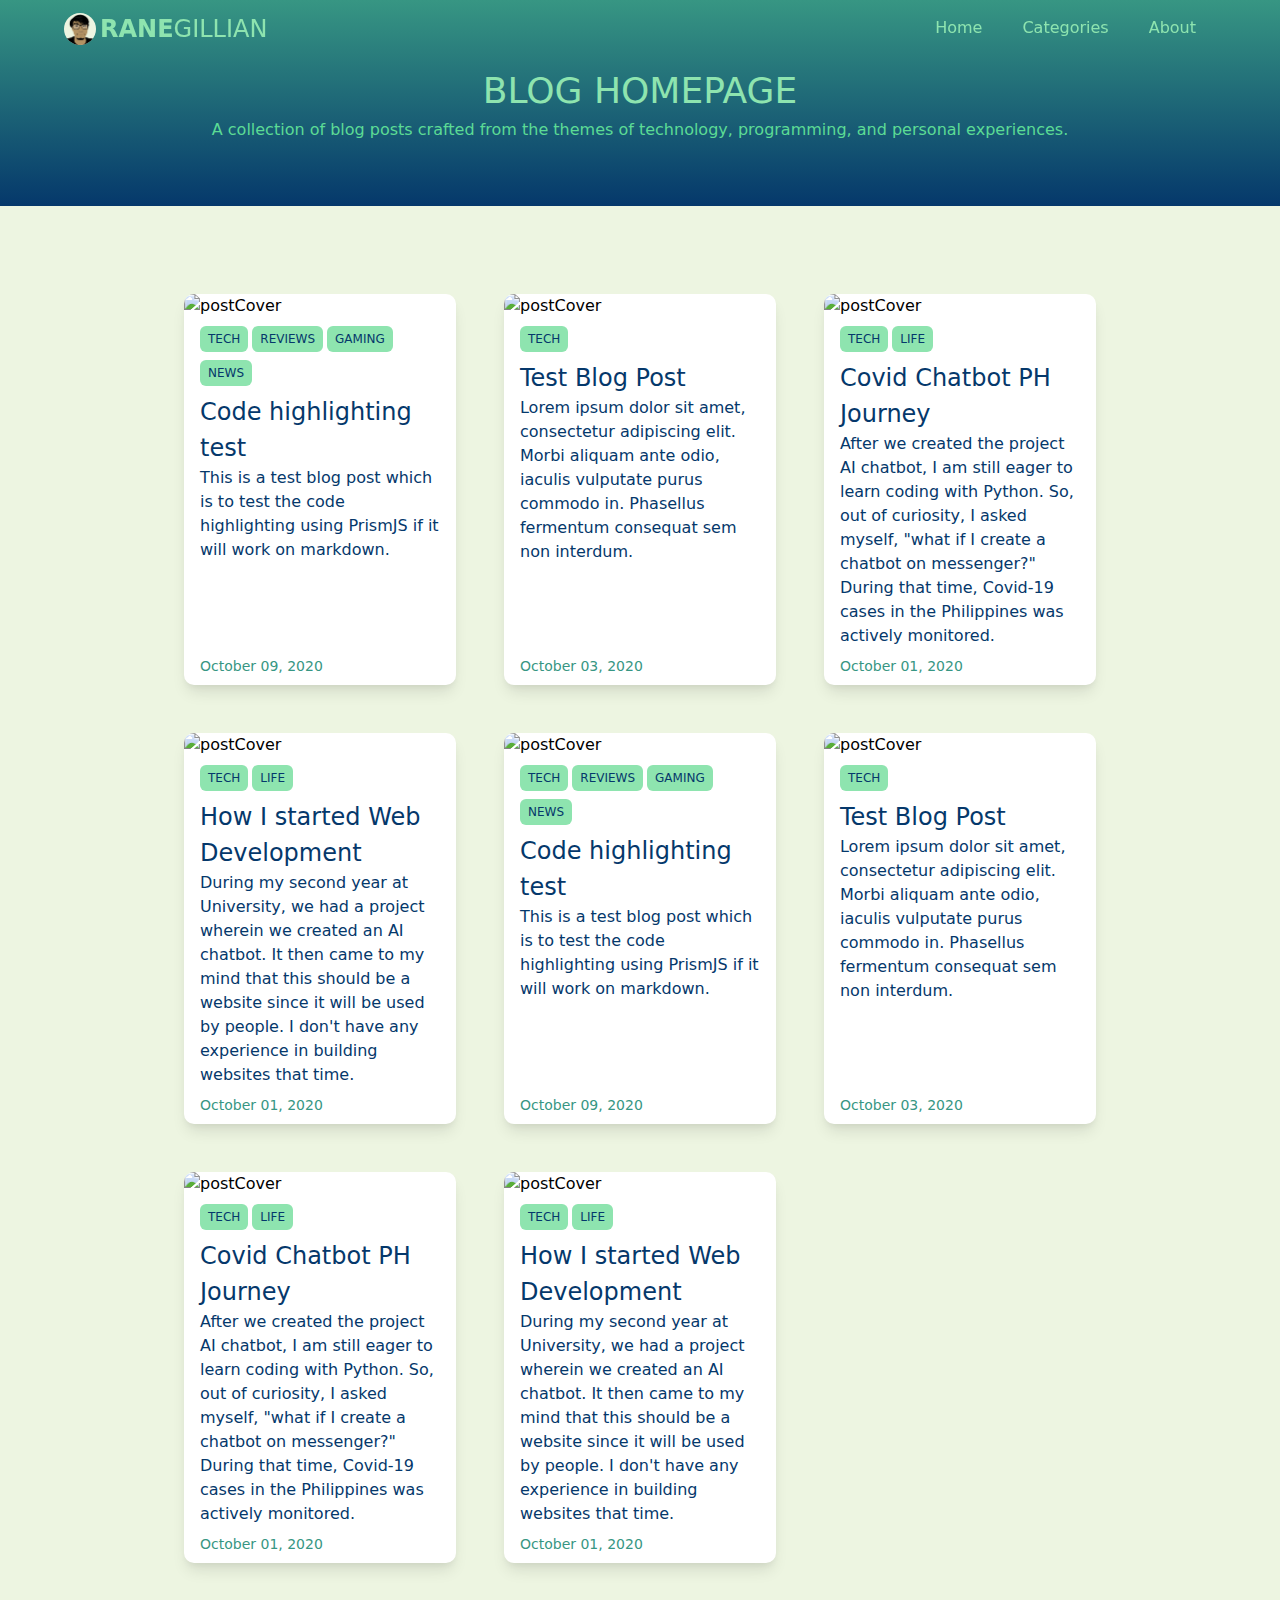
==== commit aa677c3f: "Deploy rgvillanueva28/blog to github.com/rgvillanueva28/blog.git:master" ====
--- a/index.html
+++ b/index.html
@@ -1 +1 @@
-<!DOCTYPE html><html><head><meta name="viewport" content="width=device-width"/><meta charSet="utf-8"/><link rel="icon" href="/favicon.ico"/><meta name="description" content="Personal website of Rane Gillian created with Next.JS"/><link href="https://fonts.googleapis.com/icon?family=Material+Icons" rel="stylesheet"/><title>RANE GILLIAN | BLOG</title><link rel="icon" href="/favicon.ico"/><meta name="next-head-count" content="7"/><link rel="preload" href="/_next/static/css/1fab19a6c469fc0006cc.css" as="style"/><link rel="stylesheet" href="/_next/static/css/1fab19a6c469fc0006cc.css" data-n-g=""/><noscript data-n-css="true"></noscript><link rel="preload" href="/_next/static/chunks/main-e11e3e445f976f694549.js" as="script"/><link rel="preload" href="/_next/static/chunks/webpack-e067438c4cf4ef2ef178.js" as="script"/><link rel="preload" href="/_next/static/chunks/framework.9ec1f7868b3e9d138cdd.js" as="script"/><link rel="preload" href="/_next/static/chunks/commons.cb82874e43d6dd0d0fae.js" as="script"/><link rel="preload" href="/_next/static/chunks/pages/_app-5fcacfd14b9122d4acee.js" as="script"/><link rel="preload" href="/_next/static/chunks/1bfc9850.0f7772418867ee6c9efb.js" as="script"/><link rel="preload" href="/_next/static/chunks/05d954cf.f9e51185279961c1d743.js" as="script"/><link rel="preload" href="/_next/static/chunks/2c3b9bffc7150b37a7b3810dfcf1c0b0fac2bd18.d8ae5732fb5dcdb1aa91.js" as="script"/><link rel="preload" href="/_next/static/chunks/pages/index-4433daaaf9c9d8c2a0d9.js" as="script"/></head><body><div id="__next"><header id="header" class="fixed w-full lg:px-16 px-6 lg:py-0 py-2 flex flex-wrap items-center transition duration-500 z-50  bg-transparent text-accent-light"><div class="flex-1 flex justify-between items-center"><a class="fill-current" href="/"><img class="bg-foreground rounded-full" src="/logo.png" width="32" height="32"/></a><div class="m-0 mr-auto p-0 pl-1 my-auto"><h1 class="text-2xl"><strong>RANE</strong>GILLIAN</h1></div></div><div class="transition cursor-pointer lg:hidden focus:outline-none  border border-transparent rounded-md p-1 py-3 relative  hover:text-dark hover:border-accent-dark hover:bg-accent-light" style="min-height:42px;min-width:42px" id="toggle-menu"><div class="container"><div class="absolute " style="top:4px"><svg stroke="currentColor" fill="currentColor" stroke-width="0" viewBox="0 0 448 512" size="32" height="32" width="32" xmlns="http://www.w3.org/2000/svg"><path d="M16 132h416c8.837 0 16-7.163 16-16V76c0-8.837-7.163-16-16-16H16C7.163 60 0 67.163 0 76v40c0 8.837 7.163 16 16 16zm0 160h416c8.837 0 16-7.163 16-16v-40c0-8.837-7.163-16-16-16H16c-8.837 0-16 7.163-16 16v40c0 8.837 7.163 16 16 16zm0 160h416c8.837 0 16-7.163 16-16v-40c0-8.837-7.163-16-16-16H16c-8.837 0-16 7.163-16 16v40c0 8.837 7.163 16 16 16z"></path></svg></div></div></div><div class="lg:flex lg:items-center lg:w-auto w-full text-foreground lg:h-auto" id="menu"><nav class="invisible lg:visible"><ul class="lg:flex items-center justify-between text-base pt-4 lg:pt-0"><li><a class="lg:py-4 py-3 px-5 block border-b-2 border-transparent text-accent-light hover:text-dark hover:border-dark hover:bg-accent-light" href="/">Home</a></li><li><a class="lg:py-4 py-3 px-5 block border-b-2 border-transparent text-accent-light hover:text-dark hover:border-dark hover:bg-accent-light" href="/categories">Categories</a></li><li><a class="lg:py-4 py-3 px-5 block border-b-2 border-transparent text-accent-light hover:text-dark hover:border-dark hover:bg-accent-light" href="/about">About</a></li></ul></nav></div></header><div class="min-h-screen" style="opacity:0"><div><div class="bg-gradient-to-b from-accent-dark to-dark"><div class="text-center py-16 mx-5"><h1 class=" text-accent-light text-3xl md:text-4xl">BLOG HOMEPAGE</h1><p class=" text-accent-mid">A collection of blog posts crafted from the themes of technology, programming, and personal experiences.</p></div></div><main class="py-16 container"><div class="flex flex-row flex-wrap mx-auto w-11/12 md:w-10/12 lg:w-9/12"><div class="flex flex-wrap w-full px-6 py-6 md:w-1/2 lg:w-1/3"><a href="/posts/code-highlighting-test"><div class="flex flex-col items-stretch min-h-full pb-2 bg-foreground shadow-md overflow-hidden" style="border-radius:10px"><div class=""><img src="https://res.cloudinary.com/rgv/image/upload/v1602221906/Screen_Shot_2012_07_31_at_21_57_03_400x400_b435b6f021.png" alt="postCover" class="object-cover w-full h-full"/></div><div class="px-4 py-2 text-dark h-full"><span class="inline-block uppercase text-xs rounded-md bg-accent-light px-2 py-1 mr-1 mb-2">Tech</span><span class="inline-block uppercase text-xs rounded-md bg-accent-light px-2 py-1 mr-1 mb-2">Reviews</span><span class="inline-block uppercase text-xs rounded-md bg-accent-light px-2 py-1 mr-1 mb-2">Gaming</span><span class="inline-block uppercase text-xs rounded-md bg-accent-light px-2 py-1 mr-1 mb-2">News</span><h5 class="font-medium ">Code highlighting test</h5><p class="">This is a test blog post which is to test the code highlighting using PrismJS if it will work on markdown.</p></div><p class="font-light px-4 text-sm text-accent-dark mt-auto">October 09, 2020</p></div></a></div><div class="flex flex-wrap w-full px-6 py-6 md:w-1/2 lg:w-1/3"><a href="/posts/test-blog-post"><div class="flex flex-col items-stretch min-h-full pb-2 bg-foreground shadow-md overflow-hidden" style="border-radius:10px"><div class=""><img src="https://res.cloudinary.com/rgv/image/upload/v1601726295/Wallpaper_FHD_1920_X1080_PNG_0bcac1a6b8.png" alt="postCover" class="object-cover w-full h-full"/></div><div class="px-4 py-2 text-dark h-full"><span class="inline-block uppercase text-xs rounded-md bg-accent-light px-2 py-1 mr-1 mb-2">Tech</span><h5 class="font-medium ">Test Blog Post</h5><p class="">Lorem ipsum dolor sit amet, consectetur adipiscing elit. Morbi aliquam ante odio, iaculis vulputate purus commodo in. Phasellus fermentum consequat sem non interdum.</p></div><p class="font-light px-4 text-sm text-accent-dark mt-auto">October 03, 2020</p></div></a></div><div class="flex flex-wrap w-full px-6 py-6 md:w-1/2 lg:w-1/3"><a href="/posts/covid-chatbot-ph-journey"><div class="flex flex-col items-stretch min-h-full pb-2 bg-foreground shadow-md overflow-hidden" style="border-radius:10px"><div class=""><img src="https://res.cloudinary.com/rgv/image/upload/v1601702912/91296700_114223073557210_3956874179197796352_o_9fa8b4eb9a.png" alt="postCover" class="object-cover w-full h-full"/></div><div class="px-4 py-2 text-dark h-full"><span class="inline-block uppercase text-xs rounded-md bg-accent-light px-2 py-1 mr-1 mb-2">Tech</span><span class="inline-block uppercase text-xs rounded-md bg-accent-light px-2 py-1 mr-1 mb-2">Life</span><h5 class="font-medium ">Covid Chatbot PH Journey</h5><p class="">After we created the project AI chatbot, I am still eager to learn coding with Python. So, out of curiosity, I asked myself, &quot;what if I create a chatbot on messenger?&quot; During that time, Covid-19 cases in the Philippines was actively monitored.</p></div><p class="font-light px-4 text-sm text-accent-dark mt-auto">October 01, 2020</p></div></a></div><div class="flex flex-wrap w-full px-6 py-6 md:w-1/2 lg:w-1/3"><a href="/posts/how-i-started-web-development"><div class="flex flex-col items-stretch min-h-full pb-2 bg-foreground shadow-md overflow-hidden" style="border-radius:10px"><div class=""><img src="https://res.cloudinary.com/rgv/image/upload/v1601702886/68747470733a2f2f692e6962622e636f2f7858576e5842792f6c6f676f3132332e6a7067_aa1da6a2c9.jpg" alt="postCover" class="object-cover w-full h-full"/></div><div class="px-4 py-2 text-dark h-full"><span class="inline-block uppercase text-xs rounded-md bg-accent-light px-2 py-1 mr-1 mb-2">Tech</span><span class="inline-block uppercase text-xs rounded-md bg-accent-light px-2 py-1 mr-1 mb-2">Life</span><h5 class="font-medium ">How I started Web Development</h5><p class="">During my second year at University, we had a project wherein we created an AI chatbot. It then came to my mind that this should be a website since it will be used by people. I don&#x27;t have any experience in building websites that time.</p></div><p class="font-light px-4 text-sm text-accent-dark mt-auto">October 01, 2020</p></div></a></div><div class="flex flex-wrap w-full px-6 py-6 md:w-1/2 lg:w-1/3"><a href="/posts/code-highlighting-test"><div class="flex flex-col items-stretch min-h-full pb-2 bg-foreground shadow-md overflow-hidden" style="border-radius:10px"><div class=""><img src="https://res.cloudinary.com/rgv/image/upload/v1602221906/Screen_Shot_2012_07_31_at_21_57_03_400x400_b435b6f021.png" alt="postCover" class="object-cover w-full h-full"/></div><div class="px-4 py-2 text-dark h-full"><span class="inline-block uppercase text-xs rounded-md bg-accent-light px-2 py-1 mr-1 mb-2">Tech</span><span class="inline-block uppercase text-xs rounded-md bg-accent-light px-2 py-1 mr-1 mb-2">Reviews</span><span class="inline-block uppercase text-xs rounded-md bg-accent-light px-2 py-1 mr-1 mb-2">Gaming</span><span class="inline-block uppercase text-xs rounded-md bg-accent-light px-2 py-1 mr-1 mb-2">News</span><h5 class="font-medium ">Code highlighting test</h5><p class="">This is a test blog post which is to test the code highlighting using PrismJS if it will work on markdown.</p></div><p class="font-light px-4 text-sm text-accent-dark mt-auto">October 09, 2020</p></div></a></div><div class="flex flex-wrap w-full px-6 py-6 md:w-1/2 lg:w-1/3"><a href="/posts/test-blog-post"><div class="flex flex-col items-stretch min-h-full pb-2 bg-foreground shadow-md overflow-hidden" style="border-radius:10px"><div class=""><img src="https://res.cloudinary.com/rgv/image/upload/v1601726295/Wallpaper_FHD_1920_X1080_PNG_0bcac1a6b8.png" alt="postCover" class="object-cover w-full h-full"/></div><div class="px-4 py-2 text-dark h-full"><span class="inline-block uppercase text-xs rounded-md bg-accent-light px-2 py-1 mr-1 mb-2">Tech</span><h5 class="font-medium ">Test Blog Post</h5><p class="">Lorem ipsum dolor sit amet, consectetur adipiscing elit. Morbi aliquam ante odio, iaculis vulputate purus commodo in. Phasellus fermentum consequat sem non interdum.</p></div><p class="font-light px-4 text-sm text-accent-dark mt-auto">October 03, 2020</p></div></a></div><div class="flex flex-wrap w-full px-6 py-6 md:w-1/2 lg:w-1/3"><a href="/posts/covid-chatbot-ph-journey"><div class="flex flex-col items-stretch min-h-full pb-2 bg-foreground shadow-md overflow-hidden" style="border-radius:10px"><div class=""><img src="https://res.cloudinary.com/rgv/image/upload/v1601702912/91296700_114223073557210_3956874179197796352_o_9fa8b4eb9a.png" alt="postCover" class="object-cover w-full h-full"/></div><div class="px-4 py-2 text-dark h-full"><span class="inline-block uppercase text-xs rounded-md bg-accent-light px-2 py-1 mr-1 mb-2">Tech</span><span class="inline-block uppercase text-xs rounded-md bg-accent-light px-2 py-1 mr-1 mb-2">Life</span><h5 class="font-medium ">Covid Chatbot PH Journey</h5><p class="">After we created the project AI chatbot, I am still eager to learn coding with Python. So, out of curiosity, I asked myself, &quot;what if I create a chatbot on messenger?&quot; During that time, Covid-19 cases in the Philippines was actively monitored.</p></div><p class="font-light px-4 text-sm text-accent-dark mt-auto">October 01, 2020</p></div></a></div><div class="flex flex-wrap w-full px-6 py-6 md:w-1/2 lg:w-1/3"><a href="/posts/how-i-started-web-development"><div class="flex flex-col items-stretch min-h-full pb-2 bg-foreground shadow-md overflow-hidden" style="border-radius:10px"><div class=""><img src="https://res.cloudinary.com/rgv/image/upload/v1601702886/68747470733a2f2f692e6962622e636f2f7858576e5842792f6c6f676f3132332e6a7067_aa1da6a2c9.jpg" alt="postCover" class="object-cover w-full h-full"/></div><div class="px-4 py-2 text-dark h-full"><span class="inline-block uppercase text-xs rounded-md bg-accent-light px-2 py-1 mr-1 mb-2">Tech</span><span class="inline-block uppercase text-xs rounded-md bg-accent-light px-2 py-1 mr-1 mb-2">Life</span><h5 class="font-medium ">How I started Web Development</h5><p class="">During my second year at University, we had a project wherein we created an AI chatbot. It then came to my mind that this should be a website since it will be used by people. I don&#x27;t have any experience in building websites that time.</p></div><p class="font-light px-4 text-sm text-accent-dark mt-auto">October 01, 2020</p></div></a></div></div></main></div></div><div class="bg-dark"><div class="py-16"></div></div></div><script id="__NEXT_DATA__" type="application/json">{"props":{"pageProps":{"posts":[{"id":4,"title":"Code highlighting test","content":"# Code\n\u003cpre\u003e\u003ccode class=\"language-javascript\"\u003eimport React from \u0026#39;react\u0026#39;;\nimport Head from \u0026quot;next/head\u0026quot;;\n\nexport default function Home(props) {\n  return(\n    \u0026lt;\u0026gt;\n      \u0026lt;Head\u0026gt;\n        \u0026lt;title\u0026gt;RANE GILLIAN | BLOG\u0026lt;/title\u0026gt;\n          \u0026lt;link rel=\u0026quot;icon\u0026quot; href=\u0026quot;/favicon.ico\u0026quot; /\u0026gt;\n      \u0026lt;/Head\u0026gt;\n    \u0026lt;/\u0026gt;\n  )\n}\u003c/code\u003e\u003c/pre\u003e\n\n\u003cpre\u003e\u003ccode class=\"language-python\"\u003eimport os\nimport sys\n\nclass LoadAI():\n  items = 0\n\n  def loadAI(self):\n    pass\u003c/code\u003e\u003c/pre\u003e\n\n# Random area\n\nThis is a random text","excerpt":"This is a test blog post which is to test the code highlighting using PrismJS if it will work on markdown.","date":"2020-10-09T05:00:00.000Z","slug":"code-highlighting-test","author":{"id":1,"name":"Rane Gillian Villanueva","created_at":"2020-10-01T14:09:50.912Z","updated_at":"2020-10-03T05:27:41.040Z","picture":{"id":5,"name":"ME cartoon (2).jpg","alternativeText":"","caption":"","width":1050,"height":1050,"formats":{"large":{"ext":".jpg","url":"https://res.cloudinary.com/rgv/image/upload/v1601701961/large_ME_cartoon_2_781a382676.jpg","hash":"large_ME_cartoon_2_781a382676","mime":"image/jpeg","name":"large_ME cartoon (2).jpg","path":null,"size":50.52,"width":1000,"height":1000,"provider_metadata":{"public_id":"large_ME_cartoon_2_781a382676","resource_type":"image"}},"small":{"ext":".jpg","url":"https://res.cloudinary.com/rgv/image/upload/v1601701964/small_ME_cartoon_2_781a382676.jpg","hash":"small_ME_cartoon_2_781a382676","mime":"image/jpeg","name":"small_ME cartoon (2).jpg","path":null,"size":20.48,"width":500,"height":500,"provider_metadata":{"public_id":"small_ME_cartoon_2_781a382676","resource_type":"image"}},"medium":{"ext":".jpg","url":"https://res.cloudinary.com/rgv/image/upload/v1601701963/medium_ME_cartoon_2_781a382676.jpg","hash":"medium_ME_cartoon_2_781a382676","mime":"image/jpeg","name":"medium_ME cartoon (2).jpg","path":null,"size":35,"width":750,"height":750,"provider_metadata":{"public_id":"medium_ME_cartoon_2_781a382676","resource_type":"image"}},"thumbnail":{"ext":".jpg","url":"https://res.cloudinary.com/rgv/image/upload/v1601701960/thumbnail_ME_cartoon_2_781a382676.jpg","hash":"thumbnail_ME_cartoon_2_781a382676","mime":"image/jpeg","name":"thumbnail_ME cartoon (2).jpg","path":null,"size":4.57,"width":156,"height":156,"provider_metadata":{"public_id":"thumbnail_ME_cartoon_2_781a382676","resource_type":"image"}}},"hash":"ME_cartoon_2_781a382676","ext":".jpg","mime":"image/jpeg","size":53.06,"url":"https://res.cloudinary.com/rgv/image/upload/v1601701958/ME_cartoon_2_781a382676.jpg","previewUrl":null,"provider":"cloudinary","provider_metadata":{"public_id":"ME_cartoon_2_781a382676","resource_type":"image"},"created_at":"2020-10-03T05:12:44.749Z","updated_at":"2020-10-03T05:12:49.984Z"}},"status":"published","created_at":"2020-10-09T05:34:31.267Z","updated_at":"2020-10-18T18:33:12.257Z","coverImage":[{"id":9,"name":"https://pbs.twimg.com/profile_images/2451426554/Screen_Shot_2012-07-31_at_21.57.03__400x400.png","alternativeText":"","caption":"","width":400,"height":400,"formats":{"thumbnail":{"ext":".png","url":"https://res.cloudinary.com/rgv/image/upload/v1602221907/thumbnail_Screen_Shot_2012_07_31_at_21_57_03_400x400_b435b6f021.png","hash":"thumbnail_Screen_Shot_2012_07_31_at_21_57_03_400x400_b435b6f021","mime":"image/png","name":"thumbnail_https://pbs.twimg.com/profile_images/2451426554/Screen_Shot_2012-07-31_at_21.57.03__400x400.png","path":null,"size":38.52,"width":156,"height":156,"provider_metadata":{"public_id":"thumbnail_Screen_Shot_2012_07_31_at_21_57_03_400x400_b435b6f021","resource_type":"image"}}},"hash":"Screen_Shot_2012_07_31_at_21_57_03_400x400_b435b6f021","ext":".png","mime":"image/png","size":185.31,"url":"https://res.cloudinary.com/rgv/image/upload/v1602221906/Screen_Shot_2012_07_31_at_21_57_03_400x400_b435b6f021.png","previewUrl":null,"provider":"cloudinary","provider_metadata":{"public_id":"Screen_Shot_2012_07_31_at_21_57_03_400x400_b435b6f021","resource_type":"image"},"created_at":"2020-10-09T05:38:27.573Z","updated_at":"2020-10-09T05:38:27.743Z"}],"categories":[{"id":2,"category":"Tech","created_at":"2020-10-09T05:16:57.031Z","updated_at":"2020-10-09T05:16:57.050Z"},{"id":3,"category":"Reviews","created_at":"2020-10-09T05:17:14.833Z","updated_at":"2020-10-09T05:17:14.843Z"},{"id":4,"category":"Gaming","created_at":"2020-10-09T05:17:48.332Z","updated_at":"2020-10-09T05:17:48.341Z"},{"id":5,"category":"News","created_at":"2020-10-09T05:18:16.158Z","updated_at":"2020-10-09T05:18:16.170Z"}]},{"id":3,"title":"Test Blog Post","content":"Lorem ipsum dolor sit amet, consectetur adipiscing elit. Morbi aliquam ante odio, iaculis vulputate purus commodo in. Phasellus fermentum consequat sem non interdum. Suspendisse potenti. Aenean venenatis quam est, vel iaculis tortor vehicula at. Orci varius natoque penatibus et magnis dis parturient montes,\n\n# H1\nLorem ipsum **dolor sit amet**, *consectetur adipiscing elit*. Morbi aliquam ante odio, iaculis vulputate purus commodo in. Phasellus fermentum consequat sem non interdum. Suspendisse potenti. Aenean venenatis quam est, vel iaculis tortor vehicula at. Orci varius natoque penatibus et magnis dis parturient montes, nascetur ridiculus mus. Etiam semper, est non pretium egestas, sem eros vulputate orci, quis eleifend orci lorem quis velit.\u003cu\u003e Vivamus sit amet sagittis ex.\u003c/u\u003e\n\n## [Website](https://ranegillian.me)\n\u003e Quote Lorem ipsum dolor sit amet, consectetur adipiscing elit. Morbi aliquam ante odio, iaculis vulputate purus commodo in. Phasellus fermentum consequat sem non interdum.\n\n\u003cpre\u003e\u003ccode class=\"language-javascript\"\u003eimport code from \u0026quot;strapi\u0026quot;;\n\nexport default function test() {\n  return ()\n}\u003c/code\u003e\u003c/pre\u003e\n\n- a\n- b\n- v\n","excerpt":"Lorem ipsum dolor sit amet, consectetur adipiscing elit. Morbi aliquam ante odio, iaculis vulputate purus commodo in. Phasellus fermentum consequat sem non interdum.","date":"2020-10-03T11:58:00.000Z","slug":"test-blog-post","author":{"id":1,"name":"Rane Gillian Villanueva","created_at":"2020-10-01T14:09:50.912Z","updated_at":"2020-10-03T05:27:41.040Z","picture":{"id":5,"name":"ME cartoon (2).jpg","alternativeText":"","caption":"","width":1050,"height":1050,"formats":{"large":{"ext":".jpg","url":"https://res.cloudinary.com/rgv/image/upload/v1601701961/large_ME_cartoon_2_781a382676.jpg","hash":"large_ME_cartoon_2_781a382676","mime":"image/jpeg","name":"large_ME cartoon (2).jpg","path":null,"size":50.52,"width":1000,"height":1000,"provider_metadata":{"public_id":"large_ME_cartoon_2_781a382676","resource_type":"image"}},"small":{"ext":".jpg","url":"https://res.cloudinary.com/rgv/image/upload/v1601701964/small_ME_cartoon_2_781a382676.jpg","hash":"small_ME_cartoon_2_781a382676","mime":"image/jpeg","name":"small_ME cartoon (2).jpg","path":null,"size":20.48,"width":500,"height":500,"provider_metadata":{"public_id":"small_ME_cartoon_2_781a382676","resource_type":"image"}},"medium":{"ext":".jpg","url":"https://res.cloudinary.com/rgv/image/upload/v1601701963/medium_ME_cartoon_2_781a382676.jpg","hash":"medium_ME_cartoon_2_781a382676","mime":"image/jpeg","name":"medium_ME cartoon (2).jpg","path":null,"size":35,"width":750,"height":750,"provider_metadata":{"public_id":"medium_ME_cartoon_2_781a382676","resource_type":"image"}},"thumbnail":{"ext":".jpg","url":"https://res.cloudinary.com/rgv/image/upload/v1601701960/thumbnail_ME_cartoon_2_781a382676.jpg","hash":"thumbnail_ME_cartoon_2_781a382676","mime":"image/jpeg","name":"thumbnail_ME cartoon (2).jpg","path":null,"size":4.57,"width":156,"height":156,"provider_metadata":{"public_id":"thumbnail_ME_cartoon_2_781a382676","resource_type":"image"}}},"hash":"ME_cartoon_2_781a382676","ext":".jpg","mime":"image/jpeg","size":53.06,"url":"https://res.cloudinary.com/rgv/image/upload/v1601701958/ME_cartoon_2_781a382676.jpg","previewUrl":null,"provider":"cloudinary","provider_metadata":{"public_id":"ME_cartoon_2_781a382676","resource_type":"image"},"created_at":"2020-10-03T05:12:44.749Z","updated_at":"2020-10-03T05:12:49.984Z"}},"status":"published","created_at":"2020-10-03T11:58:50.434Z","updated_at":"2020-10-09T06:31:06.343Z","coverImage":[{"id":8,"name":"Wallpaper FHD_1920X1080_PNG.png","alternativeText":"","caption":"","width":1920,"height":1080,"formats":{"large":{"ext":".png","url":"https://res.cloudinary.com/rgv/image/upload/v1601726297/large_Wallpaper_FHD_1920_X1080_PNG_0bcac1a6b8.png","hash":"large_Wallpaper_FHD_1920_X1080_PNG_0bcac1a6b8","mime":"image/png","name":"large_Wallpaper FHD_1920X1080_PNG.png","path":null,"size":729.72,"width":1000,"height":563,"provider_metadata":{"public_id":"large_Wallpaper_FHD_1920_X1080_PNG_0bcac1a6b8","resource_type":"image"}},"small":{"ext":".png","url":"https://res.cloudinary.com/rgv/image/upload/v1601726298/small_Wallpaper_FHD_1920_X1080_PNG_0bcac1a6b8.png","hash":"small_Wallpaper_FHD_1920_X1080_PNG_0bcac1a6b8","mime":"image/png","name":"small_Wallpaper FHD_1920X1080_PNG.png","path":null,"size":226.04,"width":500,"height":281,"provider_metadata":{"public_id":"small_Wallpaper_FHD_1920_X1080_PNG_0bcac1a6b8","resource_type":"image"}},"medium":{"ext":".png","url":"https://res.cloudinary.com/rgv/image/upload/v1601726297/medium_Wallpaper_FHD_1920_X1080_PNG_0bcac1a6b8.png","hash":"medium_Wallpaper_FHD_1920_X1080_PNG_0bcac1a6b8","mime":"image/png","name":"medium_Wallpaper FHD_1920X1080_PNG.png","path":null,"size":449.09,"width":750,"height":422,"provider_metadata":{"public_id":"medium_Wallpaper_FHD_1920_X1080_PNG_0bcac1a6b8","resource_type":"image"}},"thumbnail":{"ext":".png","url":"https://res.cloudinary.com/rgv/image/upload/v1601726296/thumbnail_Wallpaper_FHD_1920_X1080_PNG_0bcac1a6b8.png","hash":"thumbnail_Wallpaper_FHD_1920_X1080_PNG_0bcac1a6b8","mime":"image/png","name":"thumbnail_Wallpaper FHD_1920X1080_PNG.png","path":null,"size":68.24,"width":245,"height":138,"provider_metadata":{"public_id":"thumbnail_Wallpaper_FHD_1920_X1080_PNG_0bcac1a6b8","resource_type":"image"}}},"hash":"Wallpaper_FHD_1920_X1080_PNG_0bcac1a6b8","ext":".png","mime":"image/png","size":1787.57,"url":"https://res.cloudinary.com/rgv/image/upload/v1601726295/Wallpaper_FHD_1920_X1080_PNG_0bcac1a6b8.png","previewUrl":null,"provider":"cloudinary","provider_metadata":{"public_id":"Wallpaper_FHD_1920_X1080_PNG_0bcac1a6b8","resource_type":"image"},"created_at":"2020-10-03T11:58:18.465Z","updated_at":"2020-10-03T11:58:18.518Z"}],"categories":[{"id":2,"category":"Tech","created_at":"2020-10-09T05:16:57.031Z","updated_at":"2020-10-09T05:16:57.050Z"}]},{"id":2,"title":"Covid Chatbot PH Journey","content":"After we created the project AI chatbot, I am still eager to learn coding with Python. So, out of curiosity, I asked myself, \"what if I create a chatbot on messenger?\" During that time, Covid-19 cases in the Philippines was actively monitored. So, I hunt for available APIs that time but I can't find any.\n\nHowever, there was this one website which provides data about Covid-19 in the Philippines which is from the Department of Health (DOH). I examined the website using the google chrome developer tools (I always refer to this as inspect element) to try and find possible source for the data. I clicked all the items under network tab until I found out the source of the data. I wasn't expecting it at all since I was just tinkering around. I then used this API for my version 1 which is I think created using [ArcGIS](https://www.arcgis.com/index.html). After sometime, the API was taken down by the DOH. I don't know the reason but I think that too many API calls or traffic was on the server. I knew that I am only borrowing the API so I fetch data only once a day since DOH only updates once a day.\n\nThe need for version 2 with a new data source arises. The search for new source of data has commenced.  I found [https://coronavirus-ph-api.herokuapp.com/](https://coronavirus-ph-api.herokuapp.com/) and [https://covid19.mathdro.id/](https://covid19.mathdro.id/) and used them. Unlike the data source for version 1, the new data source does not have data on the Persons under Monitor (PUM) and Persons under Investigation (PUI), so I removed them. I added a new feature for version 2 which is Region.\n\nEventually, I sticked only to a single data source which is [https://coronavirus-ph-api.herokuapp.com/](https://coronavirus-ph-api.herokuapp.com/). I added new features which is rates, and fresh cases. I called this changed version 3.\n\nThe DOH again changed their public data source which is a dependency for the version 3 data source. The search for new data source has again commenced. I eventually sticked to [https://disease.sh/](https://disease.sh/) as the new and current data source. Many features are also added which includes active cases, critical cases, tests conducted, total, and per million.\n\nYou can check the project on [this link](https://covid-chatbot-ph.herokuapp.com/).","excerpt":"After we created the project AI chatbot, I am still eager to learn coding with Python. So, out of curiosity, I asked myself, \"what if I create a chatbot on messenger?\" During that time, Covid-19 cases in the Philippines was actively monitored.","date":"2020-10-01T14:50:00.000Z","slug":"covid-chatbot-ph-journey","author":{"id":1,"name":"Rane Gillian Villanueva","created_at":"2020-10-01T14:09:50.912Z","updated_at":"2020-10-03T05:27:41.040Z","picture":{"id":5,"name":"ME cartoon (2).jpg","alternativeText":"","caption":"","width":1050,"height":1050,"formats":{"large":{"ext":".jpg","url":"https://res.cloudinary.com/rgv/image/upload/v1601701961/large_ME_cartoon_2_781a382676.jpg","hash":"large_ME_cartoon_2_781a382676","mime":"image/jpeg","name":"large_ME cartoon (2).jpg","path":null,"size":50.52,"width":1000,"height":1000,"provider_metadata":{"public_id":"large_ME_cartoon_2_781a382676","resource_type":"image"}},"small":{"ext":".jpg","url":"https://res.cloudinary.com/rgv/image/upload/v1601701964/small_ME_cartoon_2_781a382676.jpg","hash":"small_ME_cartoon_2_781a382676","mime":"image/jpeg","name":"small_ME cartoon (2).jpg","path":null,"size":20.48,"width":500,"height":500,"provider_metadata":{"public_id":"small_ME_cartoon_2_781a382676","resource_type":"image"}},"medium":{"ext":".jpg","url":"https://res.cloudinary.com/rgv/image/upload/v1601701963/medium_ME_cartoon_2_781a382676.jpg","hash":"medium_ME_cartoon_2_781a382676","mime":"image/jpeg","name":"medium_ME cartoon (2).jpg","path":null,"size":35,"width":750,"height":750,"provider_metadata":{"public_id":"medium_ME_cartoon_2_781a382676","resource_type":"image"}},"thumbnail":{"ext":".jpg","url":"https://res.cloudinary.com/rgv/image/upload/v1601701960/thumbnail_ME_cartoon_2_781a382676.jpg","hash":"thumbnail_ME_cartoon_2_781a382676","mime":"image/jpeg","name":"thumbnail_ME cartoon (2).jpg","path":null,"size":4.57,"width":156,"height":156,"provider_metadata":{"public_id":"thumbnail_ME_cartoon_2_781a382676","resource_type":"image"}}},"hash":"ME_cartoon_2_781a382676","ext":".jpg","mime":"image/jpeg","size":53.06,"url":"https://res.cloudinary.com/rgv/image/upload/v1601701958/ME_cartoon_2_781a382676.jpg","previewUrl":null,"provider":"cloudinary","provider_metadata":{"public_id":"ME_cartoon_2_781a382676","resource_type":"image"},"created_at":"2020-10-03T05:12:44.749Z","updated_at":"2020-10-03T05:12:49.984Z"}},"status":"published","created_at":"2020-10-01T14:52:32.531Z","updated_at":"2020-10-09T05:19:28.766Z","coverImage":[{"id":7,"name":"91296700_114223073557210_3956874179197796352_o.png","alternativeText":"","caption":"","width":1024,"height":1024,"formats":{"large":{"ext":".png","url":"https://res.cloudinary.com/rgv/image/upload/v1601702913/large_91296700_114223073557210_3956874179197796352_o_9fa8b4eb9a.png","hash":"large_91296700_114223073557210_3956874179197796352_o_9fa8b4eb9a","mime":"image/png","name":"large_91296700_114223073557210_3956874179197796352_o.png","path":null,"size":982.34,"width":1000,"height":1000,"provider_metadata":{"public_id":"large_91296700_114223073557210_3956874179197796352_o_9fa8b4eb9a","resource_type":"image"}},"small":{"ext":".png","url":"https://res.cloudinary.com/rgv/image/upload/v1601702914/small_91296700_114223073557210_3956874179197796352_o_9fa8b4eb9a.png","hash":"small_91296700_114223073557210_3956874179197796352_o_9fa8b4eb9a","mime":"image/png","name":"small_91296700_114223073557210_3956874179197796352_o.png","path":null,"size":279.82,"width":500,"height":500,"provider_metadata":{"public_id":"small_91296700_114223073557210_3956874179197796352_o_9fa8b4eb9a","resource_type":"image"}},"medium":{"ext":".png","url":"https://res.cloudinary.com/rgv/image/upload/v1601702913/medium_91296700_114223073557210_3956874179197796352_o_9fa8b4eb9a.png","hash":"medium_91296700_114223073557210_3956874179197796352_o_9fa8b4eb9a","mime":"image/png","name":"medium_91296700_114223073557210_3956874179197796352_o.png","path":null,"size":619.33,"width":750,"height":750,"provider_metadata":{"public_id":"medium_91296700_114223073557210_3956874179197796352_o_9fa8b4eb9a","resource_type":"image"}},"thumbnail":{"ext":".png","url":"https://res.cloudinary.com/rgv/image/upload/v1601702912/thumbnail_91296700_114223073557210_3956874179197796352_o_9fa8b4eb9a.png","hash":"thumbnail_91296700_114223073557210_3956874179197796352_o_9fa8b4eb9a","mime":"image/png","name":"thumbnail_91296700_114223073557210_3956874179197796352_o.png","path":null,"size":38.95,"width":156,"height":156,"provider_metadata":{"public_id":"thumbnail_91296700_114223073557210_3956874179197796352_o_9fa8b4eb9a","resource_type":"image"}}},"hash":"91296700_114223073557210_3956874179197796352_o_9fa8b4eb9a","ext":".png","mime":"image/png","size":946.32,"url":"https://res.cloudinary.com/rgv/image/upload/v1601702912/91296700_114223073557210_3956874179197796352_o_9fa8b4eb9a.png","previewUrl":null,"provider":"cloudinary","provider_metadata":{"public_id":"91296700_114223073557210_3956874179197796352_o_9fa8b4eb9a","resource_type":"image"},"created_at":"2020-10-03T05:28:34.778Z","updated_at":"2020-10-03T05:28:34.854Z"}],"categories":[{"id":2,"category":"Tech","created_at":"2020-10-09T05:16:57.031Z","updated_at":"2020-10-09T05:16:57.050Z"},{"id":6,"category":"Life","created_at":"2020-10-09T05:18:39.821Z","updated_at":"2020-10-09T05:18:39.831Z"}]},{"id":1,"title":"How I started Web Development","content":"During my second year at University, we had a project wherein we created an AI chatbot. It then came to my mind that this should be a website since it will be used by people. I don't have any experience in building websites that time. I only know basic html and no CSS or Javascript. But! I was very obsessed with Python that time, since it was the only language that was taught to us.\n\nIn the beginning, I created an Deep Learning chatbot which is on console or terminal only. When I finally made the thing work, I researched if it is possible to create websites using python. I then learned about Django Framework which is a very popular framework but on backend. My groupmate has a template for a website so we used it and tweaked it a bit.\n\nI was very slow in creating the project since I am not also very good in Python. However, I am enjoying it since I am learning, not only Django, but also Javascript.\n\nI was enjoying much that after the project is functional, I also added a voice functionality for the chatbot. If I'm not mistaken, almost half of the time creating the project was on the voice functionality. I never thought of surrendering that time since I am very eager to learn.\nWe successfully made the project in time and received a high grade for it. You can check our project in github using [this link](https://github.com/CoDev-20/Covid19Chatbot).","excerpt":"During my second year at University, we had a project wherein we created an AI chatbot. It then came to my mind that this should be a website since it will be used by people. I don't have any experience in building websites that time.","date":"2020-10-01T14:25:00.000Z","slug":"how-i-started-web-development","author":{"id":1,"name":"Rane Gillian Villanueva","created_at":"2020-10-01T14:09:50.912Z","updated_at":"2020-10-03T05:27:41.040Z","picture":{"id":5,"name":"ME cartoon (2).jpg","alternativeText":"","caption":"","width":1050,"height":1050,"formats":{"large":{"ext":".jpg","url":"https://res.cloudinary.com/rgv/image/upload/v1601701961/large_ME_cartoon_2_781a382676.jpg","hash":"large_ME_cartoon_2_781a382676","mime":"image/jpeg","name":"large_ME cartoon (2).jpg","path":null,"size":50.52,"width":1000,"height":1000,"provider_metadata":{"public_id":"large_ME_cartoon_2_781a382676","resource_type":"image"}},"small":{"ext":".jpg","url":"https://res.cloudinary.com/rgv/image/upload/v1601701964/small_ME_cartoon_2_781a382676.jpg","hash":"small_ME_cartoon_2_781a382676","mime":"image/jpeg","name":"small_ME cartoon (2).jpg","path":null,"size":20.48,"width":500,"height":500,"provider_metadata":{"public_id":"small_ME_cartoon_2_781a382676","resource_type":"image"}},"medium":{"ext":".jpg","url":"https://res.cloudinary.com/rgv/image/upload/v1601701963/medium_ME_cartoon_2_781a382676.jpg","hash":"medium_ME_cartoon_2_781a382676","mime":"image/jpeg","name":"medium_ME cartoon (2).jpg","path":null,"size":35,"width":750,"height":750,"provider_metadata":{"public_id":"medium_ME_cartoon_2_781a382676","resource_type":"image"}},"thumbnail":{"ext":".jpg","url":"https://res.cloudinary.com/rgv/image/upload/v1601701960/thumbnail_ME_cartoon_2_781a382676.jpg","hash":"thumbnail_ME_cartoon_2_781a382676","mime":"image/jpeg","name":"thumbnail_ME cartoon (2).jpg","path":null,"size":4.57,"width":156,"height":156,"provider_metadata":{"public_id":"thumbnail_ME_cartoon_2_781a382676","resource_type":"image"}}},"hash":"ME_cartoon_2_781a382676","ext":".jpg","mime":"image/jpeg","size":53.06,"url":"https://res.cloudinary.com/rgv/image/upload/v1601701958/ME_cartoon_2_781a382676.jpg","previewUrl":null,"provider":"cloudinary","provider_metadata":{"public_id":"ME_cartoon_2_781a382676","resource_type":"image"},"created_at":"2020-10-03T05:12:44.749Z","updated_at":"2020-10-03T05:12:49.984Z"}},"status":"published","created_at":"2020-10-01T14:25:23.538Z","updated_at":"2020-10-09T05:19:11.665Z","coverImage":[{"id":6,"name":"68747470733a2f2f692e6962622e636f2f7858576e5842792f6c6f676f3132332e6a7067.jpg","alternativeText":"","caption":"","width":900,"height":900,"formats":{"small":{"ext":".jpg","url":"https://res.cloudinary.com/rgv/image/upload/v1601702887/small_68747470733a2f2f692e6962622e636f2f7858576e5842792f6c6f676f3132332e6a7067_aa1da6a2c9.jpg","hash":"small_68747470733a2f2f692e6962622e636f2f7858576e5842792f6c6f676f3132332e6a7067_aa1da6a2c9","mime":"image/jpeg","name":"small_68747470733a2f2f692e6962622e636f2f7858576e5842792f6c6f676f3132332e6a7067.jpg","path":null,"size":23.56,"width":500,"height":500,"provider_metadata":{"public_id":"small_68747470733a2f2f692e6962622e636f2f7858576e5842792f6c6f676f3132332e6a7067_aa1da6a2c9","resource_type":"image"}},"medium":{"ext":".jpg","url":"https://res.cloudinary.com/rgv/image/upload/v1601702887/medium_68747470733a2f2f692e6962622e636f2f7858576e5842792f6c6f676f3132332e6a7067_aa1da6a2c9.jpg","hash":"medium_68747470733a2f2f692e6962622e636f2f7858576e5842792f6c6f676f3132332e6a7067_aa1da6a2c9","mime":"image/jpeg","name":"medium_68747470733a2f2f692e6962622e636f2f7858576e5842792f6c6f676f3132332e6a7067.jpg","path":null,"size":37.64,"width":750,"height":750,"provider_metadata":{"public_id":"medium_68747470733a2f2f692e6962622e636f2f7858576e5842792f6c6f676f3132332e6a7067_aa1da6a2c9","resource_type":"image"}},"thumbnail":{"ext":".jpg","url":"https://res.cloudinary.com/rgv/image/upload/v1601702887/thumbnail_68747470733a2f2f692e6962622e636f2f7858576e5842792f6c6f676f3132332e6a7067_aa1da6a2c9.jpg","hash":"thumbnail_68747470733a2f2f692e6962622e636f2f7858576e5842792f6c6f676f3132332e6a7067_aa1da6a2c9","mime":"image/jpeg","name":"thumbnail_68747470733a2f2f692e6962622e636f2f7858576e5842792f6c6f676f3132332e6a7067.jpg","path":null,"size":5.86,"width":156,"height":156,"provider_metadata":{"public_id":"thumbnail_68747470733a2f2f692e6962622e636f2f7858576e5842792f6c6f676f3132332e6a7067_aa1da6a2c9","resource_type":"image"}}},"hash":"68747470733a2f2f692e6962622e636f2f7858576e5842792f6c6f676f3132332e6a7067_aa1da6a2c9","ext":".jpg","mime":"image/jpeg","size":42.71,"url":"https://res.cloudinary.com/rgv/image/upload/v1601702886/68747470733a2f2f692e6962622e636f2f7858576e5842792f6c6f676f3132332e6a7067_aa1da6a2c9.jpg","previewUrl":null,"provider":"cloudinary","provider_metadata":{"public_id":"68747470733a2f2f692e6962622e636f2f7858576e5842792f6c6f676f3132332e6a7067_aa1da6a2c9","resource_type":"image"},"created_at":"2020-10-03T05:28:08.107Z","updated_at":"2020-10-03T05:28:08.160Z"}],"categories":[{"id":2,"category":"Tech","created_at":"2020-10-09T05:16:57.031Z","updated_at":"2020-10-09T05:16:57.050Z"},{"id":6,"category":"Life","created_at":"2020-10-09T05:18:39.821Z","updated_at":"2020-10-09T05:18:39.831Z"}]}]},"__N_SSG":true},"page":"/","query":{},"buildId":"0h5dwXIfbM6466NTngRMH","nextExport":false,"isFallback":false,"gsp":true}</script><script nomodule="" src="/_next/static/chunks/polyfills-fa276ba060a4a8ac7eef.js"></script><script src="/_next/static/chunks/main-e11e3e445f976f694549.js" async=""></script><script src="/_next/static/chunks/webpack-e067438c4cf4ef2ef178.js" async=""></script><script src="/_next/static/chunks/framework.9ec1f7868b3e9d138cdd.js" async=""></script><script src="/_next/static/chunks/commons.cb82874e43d6dd0d0fae.js" async=""></script><script src="/_next/static/chunks/pages/_app-5fcacfd14b9122d4acee.js" async=""></script><script src="/_next/static/chunks/1bfc9850.0f7772418867ee6c9efb.js" async=""></script><script src="/_next/static/chunks/05d954cf.f9e51185279961c1d743.js" async=""></script><script src="/_next/static/chunks/2c3b9bffc7150b37a7b3810dfcf1c0b0fac2bd18.d8ae5732fb5dcdb1aa91.js" async=""></script><script src="/_next/static/chunks/pages/index-4433daaaf9c9d8c2a0d9.js" async=""></script><script src="/_next/static/0h5dwXIfbM6466NTngRMH/_buildManifest.js" async=""></script><script src="/_next/static/0h5dwXIfbM6466NTngRMH/_ssgManifest.js" async=""></script></body></html>+<!DOCTYPE html><html><head><meta name="viewport" content="width=device-width"/><meta charSet="utf-8"/><link rel="icon" href="/favicon.ico"/><meta name="description" content="Personal website of Rane Gillian created with Next.JS"/><link href="https://fonts.googleapis.com/icon?family=Material+Icons" rel="stylesheet"/><title>RANE GILLIAN | BLOG</title><link rel="icon" href="/favicon.ico"/><meta name="next-head-count" content="7"/><link rel="preload" href="/_next/static/css/7a67f4e56ac237d821fa.css" as="style"/><link rel="stylesheet" href="/_next/static/css/7a67f4e56ac237d821fa.css" data-n-g=""/><noscript data-n-css="true"></noscript><link rel="preload" href="/_next/static/chunks/main-e11e3e445f976f694549.js" as="script"/><link rel="preload" href="/_next/static/chunks/webpack-e067438c4cf4ef2ef178.js" as="script"/><link rel="preload" href="/_next/static/chunks/framework.9ec1f7868b3e9d138cdd.js" as="script"/><link rel="preload" href="/_next/static/chunks/commons.cb82874e43d6dd0d0fae.js" as="script"/><link rel="preload" href="/_next/static/chunks/pages/_app-0c3448788c2316f960b3.js" as="script"/><link rel="preload" href="/_next/static/chunks/1bfc9850.0f7772418867ee6c9efb.js" as="script"/><link rel="preload" href="/_next/static/chunks/05d954cf.f9e51185279961c1d743.js" as="script"/><link rel="preload" href="/_next/static/chunks/2c3b9bffc7150b37a7b3810dfcf1c0b0fac2bd18.d8ae5732fb5dcdb1aa91.js" as="script"/><link rel="preload" href="/_next/static/chunks/pages/index-fe0d16667bf2921ec478.js" as="script"/></head><body><div id="__next"><header id="header" class="fixed w-full lg:px-16 px-6 lg:py-0 py-2 flex flex-wrap items-center transition duration-500 z-50  bg-transparent text-accent-light"><div class="flex-1 flex justify-between items-center"><a class="fill-current" href="/"><img class="bg-foreground rounded-full" src="/logo.png" width="32" height="32"/></a><div class="m-0 mr-auto p-0 pl-1 my-auto"><h1 class="text-2xl"><strong>RANE</strong>GILLIAN</h1></div></div><div class="transition cursor-pointer lg:hidden focus:outline-none  border border-transparent rounded-md p-1 py-3 relative  hover:text-dark hover:border-accent-dark hover:bg-accent-light" style="min-height:42px;min-width:42px" id="toggle-menu"><div class="container"><div class="absolute " style="top:4px"><svg stroke="currentColor" fill="currentColor" stroke-width="0" viewBox="0 0 448 512" size="32" height="32" width="32" xmlns="http://www.w3.org/2000/svg"><path d="M16 132h416c8.837 0 16-7.163 16-16V76c0-8.837-7.163-16-16-16H16C7.163 60 0 67.163 0 76v40c0 8.837 7.163 16 16 16zm0 160h416c8.837 0 16-7.163 16-16v-40c0-8.837-7.163-16-16-16H16c-8.837 0-16 7.163-16 16v40c0 8.837 7.163 16 16 16zm0 160h416c8.837 0 16-7.163 16-16v-40c0-8.837-7.163-16-16-16H16c-8.837 0-16 7.163-16 16v40c0 8.837 7.163 16 16 16z"></path></svg></div></div></div><div class="lg:flex lg:items-center lg:w-auto w-full text-foreground lg:h-auto" id="menu"><nav class="invisible lg:visible"><ul class="lg:flex items-center justify-between text-base pt-4 lg:pt-0"><li><a class="lg:py-4 py-3 px-5 block border-b-2 border-transparent text-accent-light hover:text-dark hover:border-dark hover:bg-accent-light" href="/">Home</a></li><li><a class="lg:py-4 py-3 px-5 block border-b-2 border-transparent text-accent-light hover:text-dark hover:border-dark hover:bg-accent-light" href="/categories">Categories</a></li><li><a class="lg:py-4 py-3 px-5 block border-b-2 border-transparent text-accent-light hover:text-dark hover:border-dark hover:bg-accent-light" href="/about">About</a></li></ul></nav></div></header><div class="min-h-screen" style="opacity:0"><div><div class="bg-gradient-to-b from-accent-dark to-dark"><div class="text-center py-16 mx-5"><h1 class=" text-accent-light text-3xl md:text-4xl">BLOG HOMEPAGE</h1><p class=" text-accent-mid">A collection of blog posts crafted from the themes of technology, programming, and personal experiences.</p></div></div><main class="py-16 container"><div class="flex flex-row flex-wrap mx-auto w-11/12 md:w-10/12 lg:w-9/12"><div class="flex flex-wrap w-full px-6 py-6 md:w-1/2 lg:w-1/3"><a href="/posts/code-highlighting-test"><div class="flex flex-col items-stretch min-h-full pb-2 bg-white shadow-lg overflow-hidden" style="border-radius:10px"><div class=""><img src="https://res.cloudinary.com/rgv/image/upload/v1602221906/Screen_Shot_2012_07_31_at_21_57_03_400x400_b435b6f021.png" alt="postCover" class="object-cover w-full h-full"/></div><div class="px-4 py-2 text-dark h-full"><span class="inline-block uppercase text-xs rounded-md bg-accent-light px-2 py-1 mr-1 mb-2">Tech</span><span class="inline-block uppercase text-xs rounded-md bg-accent-light px-2 py-1 mr-1 mb-2">Reviews</span><span class="inline-block uppercase text-xs rounded-md bg-accent-light px-2 py-1 mr-1 mb-2">Gaming</span><span class="inline-block uppercase text-xs rounded-md bg-accent-light px-2 py-1 mr-1 mb-2">News</span><h5 class="font-medium ">Code highlighting test</h5><p class="">This is a test blog post which is to test the code highlighting using PrismJS if it will work on markdown.</p></div><p class="font-light px-4 text-sm text-accent-dark mt-auto">October 09, 2020</p></div></a></div><div class="flex flex-wrap w-full px-6 py-6 md:w-1/2 lg:w-1/3"><a href="/posts/test-blog-post"><div class="flex flex-col items-stretch min-h-full pb-2 bg-white shadow-lg overflow-hidden" style="border-radius:10px"><div class=""><img src="https://res.cloudinary.com/rgv/image/upload/v1601726295/Wallpaper_FHD_1920_X1080_PNG_0bcac1a6b8.png" alt="postCover" class="object-cover w-full h-full"/></div><div class="px-4 py-2 text-dark h-full"><span class="inline-block uppercase text-xs rounded-md bg-accent-light px-2 py-1 mr-1 mb-2">Tech</span><h5 class="font-medium ">Test Blog Post</h5><p class="">Lorem ipsum dolor sit amet, consectetur adipiscing elit. Morbi aliquam ante odio, iaculis vulputate purus commodo in. Phasellus fermentum consequat sem non interdum.</p></div><p class="font-light px-4 text-sm text-accent-dark mt-auto">October 03, 2020</p></div></a></div><div class="flex flex-wrap w-full px-6 py-6 md:w-1/2 lg:w-1/3"><a href="/posts/covid-chatbot-ph-journey"><div class="flex flex-col items-stretch min-h-full pb-2 bg-white shadow-lg overflow-hidden" style="border-radius:10px"><div class=""><img src="https://res.cloudinary.com/rgv/image/upload/v1601702912/91296700_114223073557210_3956874179197796352_o_9fa8b4eb9a.png" alt="postCover" class="object-cover w-full h-full"/></div><div class="px-4 py-2 text-dark h-full"><span class="inline-block uppercase text-xs rounded-md bg-accent-light px-2 py-1 mr-1 mb-2">Tech</span><span class="inline-block uppercase text-xs rounded-md bg-accent-light px-2 py-1 mr-1 mb-2">Life</span><h5 class="font-medium ">Covid Chatbot PH Journey</h5><p class="">After we created the project AI chatbot, I am still eager to learn coding with Python. So, out of curiosity, I asked myself, &quot;what if I create a chatbot on messenger?&quot; During that time, Covid-19 cases in the Philippines was actively monitored.</p></div><p class="font-light px-4 text-sm text-accent-dark mt-auto">October 01, 2020</p></div></a></div><div class="flex flex-wrap w-full px-6 py-6 md:w-1/2 lg:w-1/3"><a href="/posts/how-i-started-web-development"><div class="flex flex-col items-stretch min-h-full pb-2 bg-white shadow-lg overflow-hidden" style="border-radius:10px"><div class=""><img src="https://res.cloudinary.com/rgv/image/upload/v1601702886/68747470733a2f2f692e6962622e636f2f7858576e5842792f6c6f676f3132332e6a7067_aa1da6a2c9.jpg" alt="postCover" class="object-cover w-full h-full"/></div><div class="px-4 py-2 text-dark h-full"><span class="inline-block uppercase text-xs rounded-md bg-accent-light px-2 py-1 mr-1 mb-2">Tech</span><span class="inline-block uppercase text-xs rounded-md bg-accent-light px-2 py-1 mr-1 mb-2">Life</span><h5 class="font-medium ">How I started Web Development</h5><p class="">During my second year at University, we had a project wherein we created an AI chatbot. It then came to my mind that this should be a website since it will be used by people. I don&#x27;t have any experience in building websites that time.</p></div><p class="font-light px-4 text-sm text-accent-dark mt-auto">October 01, 2020</p></div></a></div><div class="flex flex-wrap w-full px-6 py-6 md:w-1/2 lg:w-1/3"><a href="/posts/code-highlighting-test"><div class="flex flex-col items-stretch min-h-full pb-2 bg-white shadow-lg overflow-hidden" style="border-radius:10px"><div class=""><img src="https://res.cloudinary.com/rgv/image/upload/v1602221906/Screen_Shot_2012_07_31_at_21_57_03_400x400_b435b6f021.png" alt="postCover" class="object-cover w-full h-full"/></div><div class="px-4 py-2 text-dark h-full"><span class="inline-block uppercase text-xs rounded-md bg-accent-light px-2 py-1 mr-1 mb-2">Tech</span><span class="inline-block uppercase text-xs rounded-md bg-accent-light px-2 py-1 mr-1 mb-2">Reviews</span><span class="inline-block uppercase text-xs rounded-md bg-accent-light px-2 py-1 mr-1 mb-2">Gaming</span><span class="inline-block uppercase text-xs rounded-md bg-accent-light px-2 py-1 mr-1 mb-2">News</span><h5 class="font-medium ">Code highlighting test</h5><p class="">This is a test blog post which is to test the code highlighting using PrismJS if it will work on markdown.</p></div><p class="font-light px-4 text-sm text-accent-dark mt-auto">October 09, 2020</p></div></a></div><div class="flex flex-wrap w-full px-6 py-6 md:w-1/2 lg:w-1/3"><a href="/posts/test-blog-post"><div class="flex flex-col items-stretch min-h-full pb-2 bg-white shadow-lg overflow-hidden" style="border-radius:10px"><div class=""><img src="https://res.cloudinary.com/rgv/image/upload/v1601726295/Wallpaper_FHD_1920_X1080_PNG_0bcac1a6b8.png" alt="postCover" class="object-cover w-full h-full"/></div><div class="px-4 py-2 text-dark h-full"><span class="inline-block uppercase text-xs rounded-md bg-accent-light px-2 py-1 mr-1 mb-2">Tech</span><h5 class="font-medium ">Test Blog Post</h5><p class="">Lorem ipsum dolor sit amet, consectetur adipiscing elit. Morbi aliquam ante odio, iaculis vulputate purus commodo in. Phasellus fermentum consequat sem non interdum.</p></div><p class="font-light px-4 text-sm text-accent-dark mt-auto">October 03, 2020</p></div></a></div><div class="flex flex-wrap w-full px-6 py-6 md:w-1/2 lg:w-1/3"><a href="/posts/covid-chatbot-ph-journey"><div class="flex flex-col items-stretch min-h-full pb-2 bg-white shadow-lg overflow-hidden" style="border-radius:10px"><div class=""><img src="https://res.cloudinary.com/rgv/image/upload/v1601702912/91296700_114223073557210_3956874179197796352_o_9fa8b4eb9a.png" alt="postCover" class="object-cover w-full h-full"/></div><div class="px-4 py-2 text-dark h-full"><span class="inline-block uppercase text-xs rounded-md bg-accent-light px-2 py-1 mr-1 mb-2">Tech</span><span class="inline-block uppercase text-xs rounded-md bg-accent-light px-2 py-1 mr-1 mb-2">Life</span><h5 class="font-medium ">Covid Chatbot PH Journey</h5><p class="">After we created the project AI chatbot, I am still eager to learn coding with Python. So, out of curiosity, I asked myself, &quot;what if I create a chatbot on messenger?&quot; During that time, Covid-19 cases in the Philippines was actively monitored.</p></div><p class="font-light px-4 text-sm text-accent-dark mt-auto">October 01, 2020</p></div></a></div><div class="flex flex-wrap w-full px-6 py-6 md:w-1/2 lg:w-1/3"><a href="/posts/how-i-started-web-development"><div class="flex flex-col items-stretch min-h-full pb-2 bg-white shadow-lg overflow-hidden" style="border-radius:10px"><div class=""><img src="https://res.cloudinary.com/rgv/image/upload/v1601702886/68747470733a2f2f692e6962622e636f2f7858576e5842792f6c6f676f3132332e6a7067_aa1da6a2c9.jpg" alt="postCover" class="object-cover w-full h-full"/></div><div class="px-4 py-2 text-dark h-full"><span class="inline-block uppercase text-xs rounded-md bg-accent-light px-2 py-1 mr-1 mb-2">Tech</span><span class="inline-block uppercase text-xs rounded-md bg-accent-light px-2 py-1 mr-1 mb-2">Life</span><h5 class="font-medium ">How I started Web Development</h5><p class="">During my second year at University, we had a project wherein we created an AI chatbot. It then came to my mind that this should be a website since it will be used by people. I don&#x27;t have any experience in building websites that time.</p></div><p class="font-light px-4 text-sm text-accent-dark mt-auto">October 01, 2020</p></div></a></div></div></main></div></div><div class="bg-dark"><div class="py-16"></div></div></div><script id="__NEXT_DATA__" type="application/json">{"props":{"pageProps":{"posts":[{"id":4,"title":"Code highlighting test","content":"# Code\n\u003cpre\u003e\u003ccode class=\"language-javascript\"\u003eimport React from \u0026#39;react\u0026#39;;\nimport Head from \u0026quot;next/head\u0026quot;;\n\nexport default function Home(props) {\n  return(\n    \u0026lt;\u0026gt;\n      \u0026lt;Head\u0026gt;\n        \u0026lt;title\u0026gt;RANE GILLIAN | BLOG\u0026lt;/title\u0026gt;\n          \u0026lt;link rel=\u0026quot;icon\u0026quot; href=\u0026quot;/favicon.ico\u0026quot; /\u0026gt;\n      \u0026lt;/Head\u0026gt;\n    \u0026lt;/\u0026gt;\n  )\n}\u003c/code\u003e\u003c/pre\u003e\n\n\u003cpre\u003e\u003ccode class=\"language-python\"\u003eimport os\nimport sys\n\nclass LoadAI():\n  items = 0\n\n  def loadAI(self):\n    pass\u003c/code\u003e\u003c/pre\u003e\n\n# Random area\n\nThis is a random text","excerpt":"This is a test blog post which is to test the code highlighting using PrismJS if it will work on markdown.","date":"2020-10-09T05:00:00.000Z","slug":"code-highlighting-test","author":{"id":1,"name":"Rane Gillian Villanueva","created_at":"2020-10-01T14:09:50.912Z","updated_at":"2020-10-03T05:27:41.040Z","picture":{"id":5,"name":"ME cartoon (2).jpg","alternativeText":"","caption":"","width":1050,"height":1050,"formats":{"large":{"ext":".jpg","url":"https://res.cloudinary.com/rgv/image/upload/v1601701961/large_ME_cartoon_2_781a382676.jpg","hash":"large_ME_cartoon_2_781a382676","mime":"image/jpeg","name":"large_ME cartoon (2).jpg","path":null,"size":50.52,"width":1000,"height":1000,"provider_metadata":{"public_id":"large_ME_cartoon_2_781a382676","resource_type":"image"}},"small":{"ext":".jpg","url":"https://res.cloudinary.com/rgv/image/upload/v1601701964/small_ME_cartoon_2_781a382676.jpg","hash":"small_ME_cartoon_2_781a382676","mime":"image/jpeg","name":"small_ME cartoon (2).jpg","path":null,"size":20.48,"width":500,"height":500,"provider_metadata":{"public_id":"small_ME_cartoon_2_781a382676","resource_type":"image"}},"medium":{"ext":".jpg","url":"https://res.cloudinary.com/rgv/image/upload/v1601701963/medium_ME_cartoon_2_781a382676.jpg","hash":"medium_ME_cartoon_2_781a382676","mime":"image/jpeg","name":"medium_ME cartoon (2).jpg","path":null,"size":35,"width":750,"height":750,"provider_metadata":{"public_id":"medium_ME_cartoon_2_781a382676","resource_type":"image"}},"thumbnail":{"ext":".jpg","url":"https://res.cloudinary.com/rgv/image/upload/v1601701960/thumbnail_ME_cartoon_2_781a382676.jpg","hash":"thumbnail_ME_cartoon_2_781a382676","mime":"image/jpeg","name":"thumbnail_ME cartoon (2).jpg","path":null,"size":4.57,"width":156,"height":156,"provider_metadata":{"public_id":"thumbnail_ME_cartoon_2_781a382676","resource_type":"image"}}},"hash":"ME_cartoon_2_781a382676","ext":".jpg","mime":"image/jpeg","size":53.06,"url":"https://res.cloudinary.com/rgv/image/upload/v1601701958/ME_cartoon_2_781a382676.jpg","previewUrl":null,"provider":"cloudinary","provider_metadata":{"public_id":"ME_cartoon_2_781a382676","resource_type":"image"},"created_at":"2020-10-03T05:12:44.749Z","updated_at":"2020-10-03T05:12:49.984Z"}},"status":"published","created_at":"2020-10-09T05:34:31.267Z","updated_at":"2020-10-18T18:33:12.257Z","coverImage":[{"id":9,"name":"https://pbs.twimg.com/profile_images/2451426554/Screen_Shot_2012-07-31_at_21.57.03__400x400.png","alternativeText":"","caption":"","width":400,"height":400,"formats":{"thumbnail":{"ext":".png","url":"https://res.cloudinary.com/rgv/image/upload/v1602221907/thumbnail_Screen_Shot_2012_07_31_at_21_57_03_400x400_b435b6f021.png","hash":"thumbnail_Screen_Shot_2012_07_31_at_21_57_03_400x400_b435b6f021","mime":"image/png","name":"thumbnail_https://pbs.twimg.com/profile_images/2451426554/Screen_Shot_2012-07-31_at_21.57.03__400x400.png","path":null,"size":38.52,"width":156,"height":156,"provider_metadata":{"public_id":"thumbnail_Screen_Shot_2012_07_31_at_21_57_03_400x400_b435b6f021","resource_type":"image"}}},"hash":"Screen_Shot_2012_07_31_at_21_57_03_400x400_b435b6f021","ext":".png","mime":"image/png","size":185.31,"url":"https://res.cloudinary.com/rgv/image/upload/v1602221906/Screen_Shot_2012_07_31_at_21_57_03_400x400_b435b6f021.png","previewUrl":null,"provider":"cloudinary","provider_metadata":{"public_id":"Screen_Shot_2012_07_31_at_21_57_03_400x400_b435b6f021","resource_type":"image"},"created_at":"2020-10-09T05:38:27.573Z","updated_at":"2020-10-09T05:38:27.743Z"}],"categories":[{"id":2,"category":"Tech","created_at":"2020-10-09T05:16:57.031Z","updated_at":"2020-10-09T05:16:57.050Z"},{"id":3,"category":"Reviews","created_at":"2020-10-09T05:17:14.833Z","updated_at":"2020-10-09T05:17:14.843Z"},{"id":4,"category":"Gaming","created_at":"2020-10-09T05:17:48.332Z","updated_at":"2020-10-09T05:17:48.341Z"},{"id":5,"category":"News","created_at":"2020-10-09T05:18:16.158Z","updated_at":"2020-10-09T05:18:16.170Z"}]},{"id":3,"title":"Test Blog Post","content":"Lorem ipsum dolor sit amet, consectetur adipiscing elit. Morbi aliquam ante odio, iaculis vulputate purus commodo in. Phasellus fermentum consequat sem non interdum. Suspendisse potenti. Aenean venenatis quam est, vel iaculis tortor vehicula at. Orci varius natoque penatibus et magnis dis parturient montes,\n\n# H1\nLorem ipsum **dolor sit amet**, *consectetur adipiscing elit*. Morbi aliquam ante odio, iaculis vulputate purus commodo in. Phasellus fermentum consequat sem non interdum. Suspendisse potenti. Aenean venenatis quam est, vel iaculis tortor vehicula at. Orci varius natoque penatibus et magnis dis parturient montes, nascetur ridiculus mus. Etiam semper, est non pretium egestas, sem eros vulputate orci, quis eleifend orci lorem quis velit.\u003cu\u003e Vivamus sit amet sagittis ex.\u003c/u\u003e\n\n## [Website](https://ranegillian.me)\n\u003e Quote Lorem ipsum dolor sit amet, consectetur adipiscing elit. Morbi aliquam ante odio, iaculis vulputate purus commodo in. Phasellus fermentum consequat sem non interdum.\n\n\u003cpre\u003e\u003ccode class=\"language-javascript\"\u003eimport code from \u0026quot;strapi\u0026quot;;\n\nexport default function test() {\n  return ()\n}\u003c/code\u003e\u003c/pre\u003e\n\n- a\n- b\n- v\n","excerpt":"Lorem ipsum dolor sit amet, consectetur adipiscing elit. Morbi aliquam ante odio, iaculis vulputate purus commodo in. Phasellus fermentum consequat sem non interdum.","date":"2020-10-03T11:58:00.000Z","slug":"test-blog-post","author":{"id":1,"name":"Rane Gillian Villanueva","created_at":"2020-10-01T14:09:50.912Z","updated_at":"2020-10-03T05:27:41.040Z","picture":{"id":5,"name":"ME cartoon (2).jpg","alternativeText":"","caption":"","width":1050,"height":1050,"formats":{"large":{"ext":".jpg","url":"https://res.cloudinary.com/rgv/image/upload/v1601701961/large_ME_cartoon_2_781a382676.jpg","hash":"large_ME_cartoon_2_781a382676","mime":"image/jpeg","name":"large_ME cartoon (2).jpg","path":null,"size":50.52,"width":1000,"height":1000,"provider_metadata":{"public_id":"large_ME_cartoon_2_781a382676","resource_type":"image"}},"small":{"ext":".jpg","url":"https://res.cloudinary.com/rgv/image/upload/v1601701964/small_ME_cartoon_2_781a382676.jpg","hash":"small_ME_cartoon_2_781a382676","mime":"image/jpeg","name":"small_ME cartoon (2).jpg","path":null,"size":20.48,"width":500,"height":500,"provider_metadata":{"public_id":"small_ME_cartoon_2_781a382676","resource_type":"image"}},"medium":{"ext":".jpg","url":"https://res.cloudinary.com/rgv/image/upload/v1601701963/medium_ME_cartoon_2_781a382676.jpg","hash":"medium_ME_cartoon_2_781a382676","mime":"image/jpeg","name":"medium_ME cartoon (2).jpg","path":null,"size":35,"width":750,"height":750,"provider_metadata":{"public_id":"medium_ME_cartoon_2_781a382676","resource_type":"image"}},"thumbnail":{"ext":".jpg","url":"https://res.cloudinary.com/rgv/image/upload/v1601701960/thumbnail_ME_cartoon_2_781a382676.jpg","hash":"thumbnail_ME_cartoon_2_781a382676","mime":"image/jpeg","name":"thumbnail_ME cartoon (2).jpg","path":null,"size":4.57,"width":156,"height":156,"provider_metadata":{"public_id":"thumbnail_ME_cartoon_2_781a382676","resource_type":"image"}}},"hash":"ME_cartoon_2_781a382676","ext":".jpg","mime":"image/jpeg","size":53.06,"url":"https://res.cloudinary.com/rgv/image/upload/v1601701958/ME_cartoon_2_781a382676.jpg","previewUrl":null,"provider":"cloudinary","provider_metadata":{"public_id":"ME_cartoon_2_781a382676","resource_type":"image"},"created_at":"2020-10-03T05:12:44.749Z","updated_at":"2020-10-03T05:12:49.984Z"}},"status":"published","created_at":"2020-10-03T11:58:50.434Z","updated_at":"2020-10-09T06:31:06.343Z","coverImage":[{"id":8,"name":"Wallpaper FHD_1920X1080_PNG.png","alternativeText":"","caption":"","width":1920,"height":1080,"formats":{"large":{"ext":".png","url":"https://res.cloudinary.com/rgv/image/upload/v1601726297/large_Wallpaper_FHD_1920_X1080_PNG_0bcac1a6b8.png","hash":"large_Wallpaper_FHD_1920_X1080_PNG_0bcac1a6b8","mime":"image/png","name":"large_Wallpaper FHD_1920X1080_PNG.png","path":null,"size":729.72,"width":1000,"height":563,"provider_metadata":{"public_id":"large_Wallpaper_FHD_1920_X1080_PNG_0bcac1a6b8","resource_type":"image"}},"small":{"ext":".png","url":"https://res.cloudinary.com/rgv/image/upload/v1601726298/small_Wallpaper_FHD_1920_X1080_PNG_0bcac1a6b8.png","hash":"small_Wallpaper_FHD_1920_X1080_PNG_0bcac1a6b8","mime":"image/png","name":"small_Wallpaper FHD_1920X1080_PNG.png","path":null,"size":226.04,"width":500,"height":281,"provider_metadata":{"public_id":"small_Wallpaper_FHD_1920_X1080_PNG_0bcac1a6b8","resource_type":"image"}},"medium":{"ext":".png","url":"https://res.cloudinary.com/rgv/image/upload/v1601726297/medium_Wallpaper_FHD_1920_X1080_PNG_0bcac1a6b8.png","hash":"medium_Wallpaper_FHD_1920_X1080_PNG_0bcac1a6b8","mime":"image/png","name":"medium_Wallpaper FHD_1920X1080_PNG.png","path":null,"size":449.09,"width":750,"height":422,"provider_metadata":{"public_id":"medium_Wallpaper_FHD_1920_X1080_PNG_0bcac1a6b8","resource_type":"image"}},"thumbnail":{"ext":".png","url":"https://res.cloudinary.com/rgv/image/upload/v1601726296/thumbnail_Wallpaper_FHD_1920_X1080_PNG_0bcac1a6b8.png","hash":"thumbnail_Wallpaper_FHD_1920_X1080_PNG_0bcac1a6b8","mime":"image/png","name":"thumbnail_Wallpaper FHD_1920X1080_PNG.png","path":null,"size":68.24,"width":245,"height":138,"provider_metadata":{"public_id":"thumbnail_Wallpaper_FHD_1920_X1080_PNG_0bcac1a6b8","resource_type":"image"}}},"hash":"Wallpaper_FHD_1920_X1080_PNG_0bcac1a6b8","ext":".png","mime":"image/png","size":1787.57,"url":"https://res.cloudinary.com/rgv/image/upload/v1601726295/Wallpaper_FHD_1920_X1080_PNG_0bcac1a6b8.png","previewUrl":null,"provider":"cloudinary","provider_metadata":{"public_id":"Wallpaper_FHD_1920_X1080_PNG_0bcac1a6b8","resource_type":"image"},"created_at":"2020-10-03T11:58:18.465Z","updated_at":"2020-10-03T11:58:18.518Z"}],"categories":[{"id":2,"category":"Tech","created_at":"2020-10-09T05:16:57.031Z","updated_at":"2020-10-09T05:16:57.050Z"}]},{"id":2,"title":"Covid Chatbot PH Journey","content":"After we created the project AI chatbot, I am still eager to learn coding with Python. So, out of curiosity, I asked myself, \"what if I create a chatbot on messenger?\" During that time, Covid-19 cases in the Philippines was actively monitored. So, I hunt for available APIs that time but I can't find any.\n\nHowever, there was this one website which provides data about Covid-19 in the Philippines which is from the Department of Health (DOH). I examined the website using the google chrome developer tools (I always refer to this as inspect element) to try and find possible source for the data. I clicked all the items under network tab until I found out the source of the data. I wasn't expecting it at all since I was just tinkering around. I then used this API for my version 1 which is I think created using [ArcGIS](https://www.arcgis.com/index.html). After sometime, the API was taken down by the DOH. I don't know the reason but I think that too many API calls or traffic was on the server. I knew that I am only borrowing the API so I fetch data only once a day since DOH only updates once a day.\n\nThe need for version 2 with a new data source arises. The search for new source of data has commenced.  I found [https://coronavirus-ph-api.herokuapp.com/](https://coronavirus-ph-api.herokuapp.com/) and [https://covid19.mathdro.id/](https://covid19.mathdro.id/) and used them. Unlike the data source for version 1, the new data source does not have data on the Persons under Monitor (PUM) and Persons under Investigation (PUI), so I removed them. I added a new feature for version 2 which is Region.\n\nEventually, I sticked only to a single data source which is [https://coronavirus-ph-api.herokuapp.com/](https://coronavirus-ph-api.herokuapp.com/). I added new features which is rates, and fresh cases. I called this changed version 3.\n\nThe DOH again changed their public data source which is a dependency for the version 3 data source. The search for new data source has again commenced. I eventually sticked to [https://disease.sh/](https://disease.sh/) as the new and current data source. Many features are also added which includes active cases, critical cases, tests conducted, total, and per million.\n\nYou can check the project on [this link](https://covid-chatbot-ph.herokuapp.com/).","excerpt":"After we created the project AI chatbot, I am still eager to learn coding with Python. So, out of curiosity, I asked myself, \"what if I create a chatbot on messenger?\" During that time, Covid-19 cases in the Philippines was actively monitored.","date":"2020-10-01T14:50:00.000Z","slug":"covid-chatbot-ph-journey","author":{"id":1,"name":"Rane Gillian Villanueva","created_at":"2020-10-01T14:09:50.912Z","updated_at":"2020-10-03T05:27:41.040Z","picture":{"id":5,"name":"ME cartoon (2).jpg","alternativeText":"","caption":"","width":1050,"height":1050,"formats":{"large":{"ext":".jpg","url":"https://res.cloudinary.com/rgv/image/upload/v1601701961/large_ME_cartoon_2_781a382676.jpg","hash":"large_ME_cartoon_2_781a382676","mime":"image/jpeg","name":"large_ME cartoon (2).jpg","path":null,"size":50.52,"width":1000,"height":1000,"provider_metadata":{"public_id":"large_ME_cartoon_2_781a382676","resource_type":"image"}},"small":{"ext":".jpg","url":"https://res.cloudinary.com/rgv/image/upload/v1601701964/small_ME_cartoon_2_781a382676.jpg","hash":"small_ME_cartoon_2_781a382676","mime":"image/jpeg","name":"small_ME cartoon (2).jpg","path":null,"size":20.48,"width":500,"height":500,"provider_metadata":{"public_id":"small_ME_cartoon_2_781a382676","resource_type":"image"}},"medium":{"ext":".jpg","url":"https://res.cloudinary.com/rgv/image/upload/v1601701963/medium_ME_cartoon_2_781a382676.jpg","hash":"medium_ME_cartoon_2_781a382676","mime":"image/jpeg","name":"medium_ME cartoon (2).jpg","path":null,"size":35,"width":750,"height":750,"provider_metadata":{"public_id":"medium_ME_cartoon_2_781a382676","resource_type":"image"}},"thumbnail":{"ext":".jpg","url":"https://res.cloudinary.com/rgv/image/upload/v1601701960/thumbnail_ME_cartoon_2_781a382676.jpg","hash":"thumbnail_ME_cartoon_2_781a382676","mime":"image/jpeg","name":"thumbnail_ME cartoon (2).jpg","path":null,"size":4.57,"width":156,"height":156,"provider_metadata":{"public_id":"thumbnail_ME_cartoon_2_781a382676","resource_type":"image"}}},"hash":"ME_cartoon_2_781a382676","ext":".jpg","mime":"image/jpeg","size":53.06,"url":"https://res.cloudinary.com/rgv/image/upload/v1601701958/ME_cartoon_2_781a382676.jpg","previewUrl":null,"provider":"cloudinary","provider_metadata":{"public_id":"ME_cartoon_2_781a382676","resource_type":"image"},"created_at":"2020-10-03T05:12:44.749Z","updated_at":"2020-10-03T05:12:49.984Z"}},"status":"published","created_at":"2020-10-01T14:52:32.531Z","updated_at":"2020-10-09T05:19:28.766Z","coverImage":[{"id":7,"name":"91296700_114223073557210_3956874179197796352_o.png","alternativeText":"","caption":"","width":1024,"height":1024,"formats":{"large":{"ext":".png","url":"https://res.cloudinary.com/rgv/image/upload/v1601702913/large_91296700_114223073557210_3956874179197796352_o_9fa8b4eb9a.png","hash":"large_91296700_114223073557210_3956874179197796352_o_9fa8b4eb9a","mime":"image/png","name":"large_91296700_114223073557210_3956874179197796352_o.png","path":null,"size":982.34,"width":1000,"height":1000,"provider_metadata":{"public_id":"large_91296700_114223073557210_3956874179197796352_o_9fa8b4eb9a","resource_type":"image"}},"small":{"ext":".png","url":"https://res.cloudinary.com/rgv/image/upload/v1601702914/small_91296700_114223073557210_3956874179197796352_o_9fa8b4eb9a.png","hash":"small_91296700_114223073557210_3956874179197796352_o_9fa8b4eb9a","mime":"image/png","name":"small_91296700_114223073557210_3956874179197796352_o.png","path":null,"size":279.82,"width":500,"height":500,"provider_metadata":{"public_id":"small_91296700_114223073557210_3956874179197796352_o_9fa8b4eb9a","resource_type":"image"}},"medium":{"ext":".png","url":"https://res.cloudinary.com/rgv/image/upload/v1601702913/medium_91296700_114223073557210_3956874179197796352_o_9fa8b4eb9a.png","hash":"medium_91296700_114223073557210_3956874179197796352_o_9fa8b4eb9a","mime":"image/png","name":"medium_91296700_114223073557210_3956874179197796352_o.png","path":null,"size":619.33,"width":750,"height":750,"provider_metadata":{"public_id":"medium_91296700_114223073557210_3956874179197796352_o_9fa8b4eb9a","resource_type":"image"}},"thumbnail":{"ext":".png","url":"https://res.cloudinary.com/rgv/image/upload/v1601702912/thumbnail_91296700_114223073557210_3956874179197796352_o_9fa8b4eb9a.png","hash":"thumbnail_91296700_114223073557210_3956874179197796352_o_9fa8b4eb9a","mime":"image/png","name":"thumbnail_91296700_114223073557210_3956874179197796352_o.png","path":null,"size":38.95,"width":156,"height":156,"provider_metadata":{"public_id":"thumbnail_91296700_114223073557210_3956874179197796352_o_9fa8b4eb9a","resource_type":"image"}}},"hash":"91296700_114223073557210_3956874179197796352_o_9fa8b4eb9a","ext":".png","mime":"image/png","size":946.32,"url":"https://res.cloudinary.com/rgv/image/upload/v1601702912/91296700_114223073557210_3956874179197796352_o_9fa8b4eb9a.png","previewUrl":null,"provider":"cloudinary","provider_metadata":{"public_id":"91296700_114223073557210_3956874179197796352_o_9fa8b4eb9a","resource_type":"image"},"created_at":"2020-10-03T05:28:34.778Z","updated_at":"2020-10-03T05:28:34.854Z"}],"categories":[{"id":2,"category":"Tech","created_at":"2020-10-09T05:16:57.031Z","updated_at":"2020-10-09T05:16:57.050Z"},{"id":6,"category":"Life","created_at":"2020-10-09T05:18:39.821Z","updated_at":"2020-10-09T05:18:39.831Z"}]},{"id":1,"title":"How I started Web Development","content":"During my second year at University, we had a project wherein we created an AI chatbot. It then came to my mind that this should be a website since it will be used by people. I don't have any experience in building websites that time. I only know basic html and no CSS or Javascript. But! I was very obsessed with Python that time, since it was the only language that was taught to us.\n\nIn the beginning, I created an Deep Learning chatbot which is on console or terminal only. When I finally made the thing work, I researched if it is possible to create websites using python. I then learned about Django Framework which is a very popular framework but on backend. My groupmate has a template for a website so we used it and tweaked it a bit.\n\nI was very slow in creating the project since I am not also very good in Python. However, I am enjoying it since I am learning, not only Django, but also Javascript.\n\nI was enjoying much that after the project is functional, I also added a voice functionality for the chatbot. If I'm not mistaken, almost half of the time creating the project was on the voice functionality. I never thought of surrendering that time since I am very eager to learn.\nWe successfully made the project in time and received a high grade for it. You can check our project in github using [this link](https://github.com/CoDev-20/Covid19Chatbot).","excerpt":"During my second year at University, we had a project wherein we created an AI chatbot. It then came to my mind that this should be a website since it will be used by people. I don't have any experience in building websites that time.","date":"2020-10-01T14:25:00.000Z","slug":"how-i-started-web-development","author":{"id":1,"name":"Rane Gillian Villanueva","created_at":"2020-10-01T14:09:50.912Z","updated_at":"2020-10-03T05:27:41.040Z","picture":{"id":5,"name":"ME cartoon (2).jpg","alternativeText":"","caption":"","width":1050,"height":1050,"formats":{"large":{"ext":".jpg","url":"https://res.cloudinary.com/rgv/image/upload/v1601701961/large_ME_cartoon_2_781a382676.jpg","hash":"large_ME_cartoon_2_781a382676","mime":"image/jpeg","name":"large_ME cartoon (2).jpg","path":null,"size":50.52,"width":1000,"height":1000,"provider_metadata":{"public_id":"large_ME_cartoon_2_781a382676","resource_type":"image"}},"small":{"ext":".jpg","url":"https://res.cloudinary.com/rgv/image/upload/v1601701964/small_ME_cartoon_2_781a382676.jpg","hash":"small_ME_cartoon_2_781a382676","mime":"image/jpeg","name":"small_ME cartoon (2).jpg","path":null,"size":20.48,"width":500,"height":500,"provider_metadata":{"public_id":"small_ME_cartoon_2_781a382676","resource_type":"image"}},"medium":{"ext":".jpg","url":"https://res.cloudinary.com/rgv/image/upload/v1601701963/medium_ME_cartoon_2_781a382676.jpg","hash":"medium_ME_cartoon_2_781a382676","mime":"image/jpeg","name":"medium_ME cartoon (2).jpg","path":null,"size":35,"width":750,"height":750,"provider_metadata":{"public_id":"medium_ME_cartoon_2_781a382676","resource_type":"image"}},"thumbnail":{"ext":".jpg","url":"https://res.cloudinary.com/rgv/image/upload/v1601701960/thumbnail_ME_cartoon_2_781a382676.jpg","hash":"thumbnail_ME_cartoon_2_781a382676","mime":"image/jpeg","name":"thumbnail_ME cartoon (2).jpg","path":null,"size":4.57,"width":156,"height":156,"provider_metadata":{"public_id":"thumbnail_ME_cartoon_2_781a382676","resource_type":"image"}}},"hash":"ME_cartoon_2_781a382676","ext":".jpg","mime":"image/jpeg","size":53.06,"url":"https://res.cloudinary.com/rgv/image/upload/v1601701958/ME_cartoon_2_781a382676.jpg","previewUrl":null,"provider":"cloudinary","provider_metadata":{"public_id":"ME_cartoon_2_781a382676","resource_type":"image"},"created_at":"2020-10-03T05:12:44.749Z","updated_at":"2020-10-03T05:12:49.984Z"}},"status":"published","created_at":"2020-10-01T14:25:23.538Z","updated_at":"2020-10-09T05:19:11.665Z","coverImage":[{"id":6,"name":"68747470733a2f2f692e6962622e636f2f7858576e5842792f6c6f676f3132332e6a7067.jpg","alternativeText":"","caption":"","width":900,"height":900,"formats":{"small":{"ext":".jpg","url":"https://res.cloudinary.com/rgv/image/upload/v1601702887/small_68747470733a2f2f692e6962622e636f2f7858576e5842792f6c6f676f3132332e6a7067_aa1da6a2c9.jpg","hash":"small_68747470733a2f2f692e6962622e636f2f7858576e5842792f6c6f676f3132332e6a7067_aa1da6a2c9","mime":"image/jpeg","name":"small_68747470733a2f2f692e6962622e636f2f7858576e5842792f6c6f676f3132332e6a7067.jpg","path":null,"size":23.56,"width":500,"height":500,"provider_metadata":{"public_id":"small_68747470733a2f2f692e6962622e636f2f7858576e5842792f6c6f676f3132332e6a7067_aa1da6a2c9","resource_type":"image"}},"medium":{"ext":".jpg","url":"https://res.cloudinary.com/rgv/image/upload/v1601702887/medium_68747470733a2f2f692e6962622e636f2f7858576e5842792f6c6f676f3132332e6a7067_aa1da6a2c9.jpg","hash":"medium_68747470733a2f2f692e6962622e636f2f7858576e5842792f6c6f676f3132332e6a7067_aa1da6a2c9","mime":"image/jpeg","name":"medium_68747470733a2f2f692e6962622e636f2f7858576e5842792f6c6f676f3132332e6a7067.jpg","path":null,"size":37.64,"width":750,"height":750,"provider_metadata":{"public_id":"medium_68747470733a2f2f692e6962622e636f2f7858576e5842792f6c6f676f3132332e6a7067_aa1da6a2c9","resource_type":"image"}},"thumbnail":{"ext":".jpg","url":"https://res.cloudinary.com/rgv/image/upload/v1601702887/thumbnail_68747470733a2f2f692e6962622e636f2f7858576e5842792f6c6f676f3132332e6a7067_aa1da6a2c9.jpg","hash":"thumbnail_68747470733a2f2f692e6962622e636f2f7858576e5842792f6c6f676f3132332e6a7067_aa1da6a2c9","mime":"image/jpeg","name":"thumbnail_68747470733a2f2f692e6962622e636f2f7858576e5842792f6c6f676f3132332e6a7067.jpg","path":null,"size":5.86,"width":156,"height":156,"provider_metadata":{"public_id":"thumbnail_68747470733a2f2f692e6962622e636f2f7858576e5842792f6c6f676f3132332e6a7067_aa1da6a2c9","resource_type":"image"}}},"hash":"68747470733a2f2f692e6962622e636f2f7858576e5842792f6c6f676f3132332e6a7067_aa1da6a2c9","ext":".jpg","mime":"image/jpeg","size":42.71,"url":"https://res.cloudinary.com/rgv/image/upload/v1601702886/68747470733a2f2f692e6962622e636f2f7858576e5842792f6c6f676f3132332e6a7067_aa1da6a2c9.jpg","previewUrl":null,"provider":"cloudinary","provider_metadata":{"public_id":"68747470733a2f2f692e6962622e636f2f7858576e5842792f6c6f676f3132332e6a7067_aa1da6a2c9","resource_type":"image"},"created_at":"2020-10-03T05:28:08.107Z","updated_at":"2020-10-03T05:28:08.160Z"}],"categories":[{"id":2,"category":"Tech","created_at":"2020-10-09T05:16:57.031Z","updated_at":"2020-10-09T05:16:57.050Z"},{"id":6,"category":"Life","created_at":"2020-10-09T05:18:39.821Z","updated_at":"2020-10-09T05:18:39.831Z"}]}]},"__N_SSG":true},"page":"/","query":{},"buildId":"WnTKKnsqA_XxEXOGY1UEY","nextExport":false,"isFallback":false,"gsp":true}</script><script nomodule="" src="/_next/static/chunks/polyfills-fa276ba060a4a8ac7eef.js"></script><script src="/_next/static/chunks/main-e11e3e445f976f694549.js" async=""></script><script src="/_next/static/chunks/webpack-e067438c4cf4ef2ef178.js" async=""></script><script src="/_next/static/chunks/framework.9ec1f7868b3e9d138cdd.js" async=""></script><script src="/_next/static/chunks/commons.cb82874e43d6dd0d0fae.js" async=""></script><script src="/_next/static/chunks/pages/_app-0c3448788c2316f960b3.js" async=""></script><script src="/_next/static/chunks/1bfc9850.0f7772418867ee6c9efb.js" async=""></script><script src="/_next/static/chunks/05d954cf.f9e51185279961c1d743.js" async=""></script><script src="/_next/static/chunks/2c3b9bffc7150b37a7b3810dfcf1c0b0fac2bd18.d8ae5732fb5dcdb1aa91.js" async=""></script><script src="/_next/static/chunks/pages/index-fe0d16667bf2921ec478.js" async=""></script><script src="/_next/static/WnTKKnsqA_XxEXOGY1UEY/_buildManifest.js" async=""></script><script src="/_next/static/WnTKKnsqA_XxEXOGY1UEY/_ssgManifest.js" async=""></script></body></html>--- a/_next/static/css/7a67f4e56ac237d821fa.css
+++ b/_next/static/css/7a67f4e56ac237d821fa.css
@@ -0,0 +1 @@
+/*! normalize.css v8.0.1 | MIT License | github.com/necolas/normalize.css */html{line-height:1.15;-webkit-text-size-adjust:100%}body{margin:0}main{display:block}h1{font-size:2em;margin:.67em 0}hr{box-sizing:content-box;height:0;overflow:visible}pre{font-family:monospace,monospace;font-size:1em}a{background-color:transparent}abbr[title]{border-bottom:none;text-decoration:underline;-webkit-text-decoration:underline dotted;text-decoration:underline dotted}b,strong{font-weight:bolder}code,kbd,samp{font-family:monospace,monospace;font-size:1em}small{font-size:80%}sub,sup{font-size:75%;line-height:0;position:relative;vertical-align:baseline}sub{bottom:-.25em}sup{top:-.5em}img{border-style:none}button,input,optgroup,select,textarea{font-family:inherit;font-size:100%;line-height:1.15;margin:0}button,input{overflow:visible}button,select{text-transform:none}[type=button],button{-webkit-appearance:button}[type=button]::-moz-focus-inner,button::-moz-focus-inner{border-style:none;padding:0}[type=button]:-moz-focusring,button:-moz-focusring{outline:1px dotted ButtonText}fieldset{padding:.35em .75em .625em}legend{box-sizing:border-box;color:inherit;display:table;max-width:100%;padding:0;white-space:normal}progress{vertical-align:baseline}textarea{overflow:auto}details{display:block}summary{display:list-item}template{display:none}blockquote,dd,dl,figure,h1,h2,h3,h4,h5,h6,hr,p,pre{margin:0}button{background-color:transparent;background-image:none}button:focus{outline:1px dotted;outline:5px auto -webkit-focus-ring-color}fieldset,ol,ul{margin:0;padding:0}ol,ul{list-style:none}html{font-family:system-ui,-apple-system,BlinkMacSystemFont,Segoe UI,Roboto,Helvetica Neue,Arial,Noto Sans,sans-serif,Apple Color Emoji,Segoe UI Emoji,Segoe UI Symbol,Noto Color Emoji;line-height:1.5}*,:after,:before{box-sizing:border-box;border:0 solid #e2e8f0}hr{border-top-width:1px}img{border-style:solid}textarea{resize:vertical}input::-moz-placeholder,textarea::-moz-placeholder{color:#a0aec0}input:-ms-input-placeholder,textarea:-ms-input-placeholder{color:#a0aec0}input::placeholder,textarea::placeholder{color:#a0aec0}button{cursor:pointer}table{border-collapse:collapse}h1,h2,h3,h4,h5,h6{font-size:inherit;font-weight:inherit}a{color:inherit;text-decoration:inherit}button,input,optgroup,select,textarea{padding:0;line-height:inherit;color:inherit}code,kbd,pre,samp{font-family:Menlo,Monaco,Consolas,Liberation Mono,Courier New,monospace}audio,canvas,embed,iframe,img,object,svg,video{display:block;vertical-align:middle}img,video{max-width:100%;height:auto}@font-face{font-family:Roboto;src:url(https://fonts.googleapis.com/css?family=Roboto%3A100%2C300%2C400%2C500%2C700%2C900)}body{background-color:#edf5e1}h1{font-size:4rem}h2{font-size:3rem}h3{font-size:2.25rem}h4{font-size:1.875rem}h5{font-size:1.5rem}h6{font-size:1.25rem}p{font-size:1rem}.markdown{font-size:inherit}.markdown a{color:#379683}.markdown p{font-size:inherit}.markdown a:hover{color:#edf5e1;text-decoration:underline}.markdown pre code{font-size:small}.container{width:100%;margin-right:auto;margin-left:auto}@media (min-width:640px){.container{max-width:640px}}@media (min-width:768px){.container{max-width:768px}}@media (min-width:1024px){.container{max-width:1024px}}@media (min-width:1280px){.container{max-width:1280px}}@media (min-width:1560px){.container{max-width:1560px}}.bg-transparent{background-color:transparent!important}.bg-white{background-color:#fff!important;background-color:rgba(255,255,255,var(--bg-opacity))!important}.bg-dark,.bg-white{--bg-opacity:1!important}.bg-dark{background-color:#05386b!important;background-color:rgba(5,56,107,var(--bg-opacity))!important}.bg-accent-light{--bg-opacity:1!important;background-color:#8ee4af!important;background-color:rgba(142,228,175,var(--bg-opacity))!important}.bg-foreground{--bg-opacity:1!important;background-color:#edf5e1!important;background-color:rgba(237,245,225,var(--bg-opacity))!important}.hover\:bg-accent-light:hover{--bg-opacity:1!important;background-color:#8ee4af!important;background-color:rgba(142,228,175,var(--bg-opacity))!important}.bg-gradient-to-b{background-image:linear-gradient(to bottom,var(--gradient-color-stops))!important}.from-accent-dark{--gradient-from-color:#379683!important;--gradient-color-stops:var(--gradient-from-color),var(--gradient-to-color,rgba(55,150,131,0))!important}.to-dark{--gradient-to-color:#05386b!important}.border-transparent{border-color:transparent!important}.hover\:border-dark:hover{--border-opacity:1!important;border-color:#05386b!important;border-color:rgba(5,56,107,var(--border-opacity))!important}.hover\:border-accent-dark:hover{--border-opacity:1!important;border-color:#379683!important;border-color:rgba(55,150,131,var(--border-opacity))!important}.rounded-md{border-radius:.375rem!important}.rounded-full{border-radius:9999px!important}.border{border-width:1px!important}.border-b-2{border-bottom-width:2px!important}.cursor-pointer{cursor:pointer!important}.block{display:block!important}.inline-block{display:inline-block!important}.flex{display:flex!important}.table{display:table!important}.flex-row{flex-direction:row!important}.flex-col{flex-direction:column!important}.flex-wrap{flex-wrap:wrap!important}.items-center{align-items:center!important}.items-stretch{align-items:stretch!important}.justify-between{justify-content:space-between!important}.flex-1{flex:1 1 0%!important}.font-light{font-weight:300!important}.font-medium{font-weight:500!important}.h-40{height:10rem!important}.h-full{height:100%!important}.text-xs{font-size:.75rem!important}.text-sm{font-size:.875rem!important}.text-base{font-size:1rem!important}.text-lg{font-size:1.125rem!important}.text-2xl{font-size:1.5rem!important}.text-3xl{font-size:1.875rem!important}.m-0{margin:0!important}.my-4{margin-top:1rem!important;margin-bottom:1rem!important}.mx-5{margin-left:1.25rem!important;margin-right:1.25rem!important}.my-auto{margin-top:auto!important;margin-bottom:auto!important}.mx-auto{margin-left:auto!important;margin-right:auto!important}.mr-1{margin-right:.25rem!important}.mb-2{margin-bottom:.5rem!important}.mb-5{margin-bottom:1.25rem!important}.mt-auto{margin-top:auto!important}.mr-auto{margin-right:auto!important}.min-h-full{min-height:100%!important}.min-h-screen{min-height:100vh!important}.object-cover{-o-object-fit:cover!important;object-fit:cover!important}.focus\:outline-none:focus{outline:0!important}.overflow-hidden{overflow:hidden!important}.p-0{padding:0!important}.p-1{padding:.25rem!important}.py-1{padding-top:.25rem!important;padding-bottom:.25rem!important}.py-2{padding-top:.5rem!important;padding-bottom:.5rem!important}.px-2{padding-left:.5rem!important;padding-right:.5rem!important}.py-3{padding-top:.75rem!important;padding-bottom:.75rem!important}.px-4{padding-left:1rem!important;padding-right:1rem!important}.py-5{padding-top:1.25rem!important;padding-bottom:1.25rem!important}.px-5{padding-left:1.25rem!important;padding-right:1.25rem!important}.py-6{padding-top:1.5rem!important;padding-bottom:1.5rem!important}.px-6{padding-left:1.5rem!important;padding-right:1.5rem!important}.py-16{padding-top:4rem!important;padding-bottom:4rem!important}.pl-1{padding-left:.25rem!important}.pb-2{padding-bottom:.5rem!important}.pt-4{padding-top:1rem!important}.pb-8{padding-bottom:2rem!important}.pt-16{padding-top:4rem!important}.fixed{position:fixed!important}.absolute{position:absolute!important}.relative{position:relative!important}.resize{resize:both!important}.shadow-lg{box-shadow:0 10px 15px -3px rgba(0,0,0,.1),0 4px 6px -2px rgba(0,0,0,.05)!important}.fill-current{fill:currentColor!important}.text-center{text-align:center!important}.text-justify{text-align:justify!important}.text-dark{--text-opacity:1!important;color:#05386b!important;color:rgba(5,56,107,var(--text-opacity))!important}.text-accent-light{--text-opacity:1!important;color:#8ee4af!important;color:rgba(142,228,175,var(--text-opacity))!important}.text-accent-dark{--text-opacity:1!important;color:#379683!important;color:rgba(55,150,131,var(--text-opacity))!important}.text-accent-mid{--text-opacity:1!important;color:#5cdb95!important;color:rgba(92,219,149,var(--text-opacity))!important}.text-foreground{--text-opacity:1!important;color:#edf5e1!important;color:rgba(237,245,225,var(--text-opacity))!important}.hover\:text-dark:hover{--text-opacity:1!important;color:#05386b!important;color:rgba(5,56,107,var(--text-opacity))!important}.uppercase{text-transform:uppercase!important}.visible{visibility:visible!important}.invisible{visibility:hidden!important}.w-11\/12{width:91.666667%!important}.w-full{width:100%!important}.z-50{z-index:50!important}.transition{transition-property:background-color,border-color,color,fill,stroke,opacity,box-shadow,transform!important}.duration-500{transition-duration:.5s!important}@-webkit-keyframes spin{to{transform:rotate(1turn)}}@keyframes spin{to{transform:rotate(1turn)}}@-webkit-keyframes ping{75%,to{transform:scale(2);opacity:0}}@keyframes ping{75%,to{transform:scale(2);opacity:0}}@-webkit-keyframes pulse{50%{opacity:.5}}@keyframes pulse{50%{opacity:.5}}@-webkit-keyframes bounce{0%,to{transform:translateY(-25%);-webkit-animation-timing-function:cubic-bezier(.8,0,1,1);animation-timing-function:cubic-bezier(.8,0,1,1)}50%{transform:none;-webkit-animation-timing-function:cubic-bezier(0,0,.2,1);animation-timing-function:cubic-bezier(0,0,.2,1)}}@keyframes bounce{0%,to{transform:translateY(-25%);-webkit-animation-timing-function:cubic-bezier(.8,0,1,1);animation-timing-function:cubic-bezier(.8,0,1,1)}50%{transform:none;-webkit-animation-timing-function:cubic-bezier(0,0,.2,1);animation-timing-function:cubic-bezier(0,0,.2,1)}}@media (min-width:768px){.md\:text-4xl{font-size:2.25rem!important}.md\:py-10{padding-top:2.5rem!important;padding-bottom:2.5rem!important}.md\:w-1\/2{width:50%!important}.md\:w-10\/12{width:83.333333%!important}}@media (min-width:1024px){.lg\:flex{display:flex!important}.lg\:hidden{display:none!important}.lg\:items-center{align-items:center!important}.lg\:h-48{height:12rem!important}.lg\:h-auto{height:auto!important}.lg\:py-0{padding-top:0!important;padding-bottom:0!important}.lg\:py-4{padding-top:1rem!important;padding-bottom:1rem!important}.lg\:py-16{padding-top:4rem!important;padding-bottom:4rem!important}.lg\:px-16{padding-left:4rem!important;padding-right:4rem!important}.lg\:pt-0{padding-top:0!important}.lg\:visible{visibility:visible!important}.lg\:w-auto{width:auto!important}.lg\:w-1\/3{width:33.333333%!important}.lg\:w-9\/12{width:75%!important}}@media (min-width:1280px){.xl\:h-56{height:14rem!important}.xl\:w-8\/12{width:66.666667%!important}}@media (min-width:1560px){.xxl\:w-7\/12{width:58.333333%!important}}#nprogress{pointer-events:none}#nprogress .bar{background:#8ee4af;position:fixed;z-index:1031;top:0;left:0;width:100%;height:2px}#nprogress .peg{display:block;position:absolute;right:0;width:100px;height:100%;box-shadow:0 0 10px #29d,0 0 5px #29d;opacity:1;transform:rotate(3deg) translateY(-4px)}#nprogress .spinner{display:block;position:fixed;z-index:1031;top:15px;right:15px}#nprogress .spinner-icon{width:18px;height:18px;box-sizing:border-box;border-color:#8ee4af transparent transparent #8ee4af;border-style:solid;border-width:2px;border-radius:50%;-webkit-animation:nprogress-spinner .4s linear infinite;animation:nprogress-spinner .4s linear infinite}.nprogress-custom-parent{overflow:hidden;position:relative}.nprogress-custom-parent #nprogress .bar,.nprogress-custom-parent #nprogress .spinner{position:absolute}@-webkit-keyframes nprogress-spinner{0%{-webkit-transform:rotate(0deg)}to{-webkit-transform:rotate(1turn)}}@keyframes nprogress-spinner{0%{transform:rotate(0deg)}to{transform:rotate(1turn)}}code[class*=language-],pre[class*=language-]{color:#f8f8f2;background:none;text-shadow:0 1px rgba(0,0,0,.3);font-family:Consolas,Monaco,Andale Mono,Ubuntu Mono,monospace;font-size:1em;text-align:left;white-space:pre;word-spacing:normal;word-break:normal;word-wrap:normal;line-height:1.5;-moz-tab-size:4;-o-tab-size:4;tab-size:4;-webkit-hyphens:none;-ms-hyphens:none;hyphens:none}pre[class*=language-]{padding:1em;margin:.5em 0;overflow:auto;border-radius:.3em}:not(pre)>code[class*=language-],pre[class*=language-]{background:#272822}:not(pre)>code[class*=language-]{padding:.1em;border-radius:.3em;white-space:normal}.token.cdata,.token.comment,.token.doctype,.token.prolog{color:#8292a2}.token.punctuation{color:#f8f8f2}.token.namespace{opacity:.7}.token.constant,.token.deleted,.token.property,.token.symbol,.token.tag{color:#f92672}.token.boolean,.token.number{color:#ae81ff}.token.attr-name,.token.builtin,.token.char,.token.inserted,.token.selector,.token.string{color:#a6e22e}.language-css .token.string,.style .token.string,.token.entity,.token.operator,.token.url,.token.variable{color:#f8f8f2}.token.atrule,.token.attr-value,.token.class-name,.token.function{color:#e6db74}.token.keyword{color:#66d9ef}.token.important,.token.regex{color:#fd971f}.token.bold,.token.important{font-weight:700}.token.italic{font-style:italic}.token.entity{cursor:help}--- a/_next/static/css/7a67f4e56ac237d821fa.css
+++ b/_next/static/css/7a67f4e56ac237d821fa.css
@@ -0,0 +1 @@
+/*! normalize.css v8.0.1 | MIT License | github.com/necolas/normalize.css */html{line-height:1.15;-webkit-text-size-adjust:100%}body{margin:0}main{display:block}h1{font-size:2em;margin:.67em 0}hr{box-sizing:content-box;height:0;overflow:visible}pre{font-family:monospace,monospace;font-size:1em}a{background-color:transparent}abbr[title]{border-bottom:none;text-decoration:underline;-webkit-text-decoration:underline dotted;text-decoration:underline dotted}b,strong{font-weight:bolder}code,kbd,samp{font-family:monospace,monospace;font-size:1em}small{font-size:80%}sub,sup{font-size:75%;line-height:0;position:relative;vertical-align:baseline}sub{bottom:-.25em}sup{top:-.5em}img{border-style:none}button,input,optgroup,select,textarea{font-family:inherit;font-size:100%;line-height:1.15;margin:0}button,input{overflow:visible}button,select{text-transform:none}[type=button],button{-webkit-appearance:button}[type=button]::-moz-focus-inner,button::-moz-focus-inner{border-style:none;padding:0}[type=button]:-moz-focusring,button:-moz-focusring{outline:1px dotted ButtonText}fieldset{padding:.35em .75em .625em}legend{box-sizing:border-box;color:inherit;display:table;max-width:100%;padding:0;white-space:normal}progress{vertical-align:baseline}textarea{overflow:auto}details{display:block}summary{display:list-item}template{display:none}blockquote,dd,dl,figure,h1,h2,h3,h4,h5,h6,hr,p,pre{margin:0}button{background-color:transparent;background-image:none}button:focus{outline:1px dotted;outline:5px auto -webkit-focus-ring-color}fieldset,ol,ul{margin:0;padding:0}ol,ul{list-style:none}html{font-family:system-ui,-apple-system,BlinkMacSystemFont,Segoe UI,Roboto,Helvetica Neue,Arial,Noto Sans,sans-serif,Apple Color Emoji,Segoe UI Emoji,Segoe UI Symbol,Noto Color Emoji;line-height:1.5}*,:after,:before{box-sizing:border-box;border:0 solid #e2e8f0}hr{border-top-width:1px}img{border-style:solid}textarea{resize:vertical}input::-moz-placeholder,textarea::-moz-placeholder{color:#a0aec0}input:-ms-input-placeholder,textarea:-ms-input-placeholder{color:#a0aec0}input::placeholder,textarea::placeholder{color:#a0aec0}button{cursor:pointer}table{border-collapse:collapse}h1,h2,h3,h4,h5,h6{font-size:inherit;font-weight:inherit}a{color:inherit;text-decoration:inherit}button,input,optgroup,select,textarea{padding:0;line-height:inherit;color:inherit}code,kbd,pre,samp{font-family:Menlo,Monaco,Consolas,Liberation Mono,Courier New,monospace}audio,canvas,embed,iframe,img,object,svg,video{display:block;vertical-align:middle}img,video{max-width:100%;height:auto}@font-face{font-family:Roboto;src:url(https://fonts.googleapis.com/css?family=Roboto%3A100%2C300%2C400%2C500%2C700%2C900)}body{background-color:#edf5e1}h1{font-size:4rem}h2{font-size:3rem}h3{font-size:2.25rem}h4{font-size:1.875rem}h5{font-size:1.5rem}h6{font-size:1.25rem}p{font-size:1rem}.markdown{font-size:inherit}.markdown a{color:#379683}.markdown p{font-size:inherit}.markdown a:hover{color:#edf5e1;text-decoration:underline}.markdown pre code{font-size:small}.container{width:100%;margin-right:auto;margin-left:auto}@media (min-width:640px){.container{max-width:640px}}@media (min-width:768px){.container{max-width:768px}}@media (min-width:1024px){.container{max-width:1024px}}@media (min-width:1280px){.container{max-width:1280px}}@media (min-width:1560px){.container{max-width:1560px}}.bg-transparent{background-color:transparent!important}.bg-white{background-color:#fff!important;background-color:rgba(255,255,255,var(--bg-opacity))!important}.bg-dark,.bg-white{--bg-opacity:1!important}.bg-dark{background-color:#05386b!important;background-color:rgba(5,56,107,var(--bg-opacity))!important}.bg-accent-light{--bg-opacity:1!important;background-color:#8ee4af!important;background-color:rgba(142,228,175,var(--bg-opacity))!important}.bg-foreground{--bg-opacity:1!important;background-color:#edf5e1!important;background-color:rgba(237,245,225,var(--bg-opacity))!important}.hover\:bg-accent-light:hover{--bg-opacity:1!important;background-color:#8ee4af!important;background-color:rgba(142,228,175,var(--bg-opacity))!important}.bg-gradient-to-b{background-image:linear-gradient(to bottom,var(--gradient-color-stops))!important}.from-accent-dark{--gradient-from-color:#379683!important;--gradient-color-stops:var(--gradient-from-color),var(--gradient-to-color,rgba(55,150,131,0))!important}.to-dark{--gradient-to-color:#05386b!important}.border-transparent{border-color:transparent!important}.hover\:border-dark:hover{--border-opacity:1!important;border-color:#05386b!important;border-color:rgba(5,56,107,var(--border-opacity))!important}.hover\:border-accent-dark:hover{--border-opacity:1!important;border-color:#379683!important;border-color:rgba(55,150,131,var(--border-opacity))!important}.rounded-md{border-radius:.375rem!important}.rounded-full{border-radius:9999px!important}.border{border-width:1px!important}.border-b-2{border-bottom-width:2px!important}.cursor-pointer{cursor:pointer!important}.block{display:block!important}.inline-block{display:inline-block!important}.flex{display:flex!important}.table{display:table!important}.flex-row{flex-direction:row!important}.flex-col{flex-direction:column!important}.flex-wrap{flex-wrap:wrap!important}.items-center{align-items:center!important}.items-stretch{align-items:stretch!important}.justify-between{justify-content:space-between!important}.flex-1{flex:1 1 0%!important}.font-light{font-weight:300!important}.font-medium{font-weight:500!important}.h-40{height:10rem!important}.h-full{height:100%!important}.text-xs{font-size:.75rem!important}.text-sm{font-size:.875rem!important}.text-base{font-size:1rem!important}.text-lg{font-size:1.125rem!important}.text-2xl{font-size:1.5rem!important}.text-3xl{font-size:1.875rem!important}.m-0{margin:0!important}.my-4{margin-top:1rem!important;margin-bottom:1rem!important}.mx-5{margin-left:1.25rem!important;margin-right:1.25rem!important}.my-auto{margin-top:auto!important;margin-bottom:auto!important}.mx-auto{margin-left:auto!important;margin-right:auto!important}.mr-1{margin-right:.25rem!important}.mb-2{margin-bottom:.5rem!important}.mb-5{margin-bottom:1.25rem!important}.mt-auto{margin-top:auto!important}.mr-auto{margin-right:auto!important}.min-h-full{min-height:100%!important}.min-h-screen{min-height:100vh!important}.object-cover{-o-object-fit:cover!important;object-fit:cover!important}.focus\:outline-none:focus{outline:0!important}.overflow-hidden{overflow:hidden!important}.p-0{padding:0!important}.p-1{padding:.25rem!important}.py-1{padding-top:.25rem!important;padding-bottom:.25rem!important}.py-2{padding-top:.5rem!important;padding-bottom:.5rem!important}.px-2{padding-left:.5rem!important;padding-right:.5rem!important}.py-3{padding-top:.75rem!important;padding-bottom:.75rem!important}.px-4{padding-left:1rem!important;padding-right:1rem!important}.py-5{padding-top:1.25rem!important;padding-bottom:1.25rem!important}.px-5{padding-left:1.25rem!important;padding-right:1.25rem!important}.py-6{padding-top:1.5rem!important;padding-bottom:1.5rem!important}.px-6{padding-left:1.5rem!important;padding-right:1.5rem!important}.py-16{padding-top:4rem!important;padding-bottom:4rem!important}.pl-1{padding-left:.25rem!important}.pb-2{padding-bottom:.5rem!important}.pt-4{padding-top:1rem!important}.pb-8{padding-bottom:2rem!important}.pt-16{padding-top:4rem!important}.fixed{position:fixed!important}.absolute{position:absolute!important}.relative{position:relative!important}.resize{resize:both!important}.shadow-lg{box-shadow:0 10px 15px -3px rgba(0,0,0,.1),0 4px 6px -2px rgba(0,0,0,.05)!important}.fill-current{fill:currentColor!important}.text-center{text-align:center!important}.text-justify{text-align:justify!important}.text-dark{--text-opacity:1!important;color:#05386b!important;color:rgba(5,56,107,var(--text-opacity))!important}.text-accent-light{--text-opacity:1!important;color:#8ee4af!important;color:rgba(142,228,175,var(--text-opacity))!important}.text-accent-dark{--text-opacity:1!important;color:#379683!important;color:rgba(55,150,131,var(--text-opacity))!important}.text-accent-mid{--text-opacity:1!important;color:#5cdb95!important;color:rgba(92,219,149,var(--text-opacity))!important}.text-foreground{--text-opacity:1!important;color:#edf5e1!important;color:rgba(237,245,225,var(--text-opacity))!important}.hover\:text-dark:hover{--text-opacity:1!important;color:#05386b!important;color:rgba(5,56,107,var(--text-opacity))!important}.uppercase{text-transform:uppercase!important}.visible{visibility:visible!important}.invisible{visibility:hidden!important}.w-11\/12{width:91.666667%!important}.w-full{width:100%!important}.z-50{z-index:50!important}.transition{transition-property:background-color,border-color,color,fill,stroke,opacity,box-shadow,transform!important}.duration-500{transition-duration:.5s!important}@-webkit-keyframes spin{to{transform:rotate(1turn)}}@keyframes spin{to{transform:rotate(1turn)}}@-webkit-keyframes ping{75%,to{transform:scale(2);opacity:0}}@keyframes ping{75%,to{transform:scale(2);opacity:0}}@-webkit-keyframes pulse{50%{opacity:.5}}@keyframes pulse{50%{opacity:.5}}@-webkit-keyframes bounce{0%,to{transform:translateY(-25%);-webkit-animation-timing-function:cubic-bezier(.8,0,1,1);animation-timing-function:cubic-bezier(.8,0,1,1)}50%{transform:none;-webkit-animation-timing-function:cubic-bezier(0,0,.2,1);animation-timing-function:cubic-bezier(0,0,.2,1)}}@keyframes bounce{0%,to{transform:translateY(-25%);-webkit-animation-timing-function:cubic-bezier(.8,0,1,1);animation-timing-function:cubic-bezier(.8,0,1,1)}50%{transform:none;-webkit-animation-timing-function:cubic-bezier(0,0,.2,1);animation-timing-function:cubic-bezier(0,0,.2,1)}}@media (min-width:768px){.md\:text-4xl{font-size:2.25rem!important}.md\:py-10{padding-top:2.5rem!important;padding-bottom:2.5rem!important}.md\:w-1\/2{width:50%!important}.md\:w-10\/12{width:83.333333%!important}}@media (min-width:1024px){.lg\:flex{display:flex!important}.lg\:hidden{display:none!important}.lg\:items-center{align-items:center!important}.lg\:h-48{height:12rem!important}.lg\:h-auto{height:auto!important}.lg\:py-0{padding-top:0!important;padding-bottom:0!important}.lg\:py-4{padding-top:1rem!important;padding-bottom:1rem!important}.lg\:py-16{padding-top:4rem!important;padding-bottom:4rem!important}.lg\:px-16{padding-left:4rem!important;padding-right:4rem!important}.lg\:pt-0{padding-top:0!important}.lg\:visible{visibility:visible!important}.lg\:w-auto{width:auto!important}.lg\:w-1\/3{width:33.333333%!important}.lg\:w-9\/12{width:75%!important}}@media (min-width:1280px){.xl\:h-56{height:14rem!important}.xl\:w-8\/12{width:66.666667%!important}}@media (min-width:1560px){.xxl\:w-7\/12{width:58.333333%!important}}#nprogress{pointer-events:none}#nprogress .bar{background:#8ee4af;position:fixed;z-index:1031;top:0;left:0;width:100%;height:2px}#nprogress .peg{display:block;position:absolute;right:0;width:100px;height:100%;box-shadow:0 0 10px #29d,0 0 5px #29d;opacity:1;transform:rotate(3deg) translateY(-4px)}#nprogress .spinner{display:block;position:fixed;z-index:1031;top:15px;right:15px}#nprogress .spinner-icon{width:18px;height:18px;box-sizing:border-box;border-color:#8ee4af transparent transparent #8ee4af;border-style:solid;border-width:2px;border-radius:50%;-webkit-animation:nprogress-spinner .4s linear infinite;animation:nprogress-spinner .4s linear infinite}.nprogress-custom-parent{overflow:hidden;position:relative}.nprogress-custom-parent #nprogress .bar,.nprogress-custom-parent #nprogress .spinner{position:absolute}@-webkit-keyframes nprogress-spinner{0%{-webkit-transform:rotate(0deg)}to{-webkit-transform:rotate(1turn)}}@keyframes nprogress-spinner{0%{transform:rotate(0deg)}to{transform:rotate(1turn)}}code[class*=language-],pre[class*=language-]{color:#f8f8f2;background:none;text-shadow:0 1px rgba(0,0,0,.3);font-family:Consolas,Monaco,Andale Mono,Ubuntu Mono,monospace;font-size:1em;text-align:left;white-space:pre;word-spacing:normal;word-break:normal;word-wrap:normal;line-height:1.5;-moz-tab-size:4;-o-tab-size:4;tab-size:4;-webkit-hyphens:none;-ms-hyphens:none;hyphens:none}pre[class*=language-]{padding:1em;margin:.5em 0;overflow:auto;border-radius:.3em}:not(pre)>code[class*=language-],pre[class*=language-]{background:#272822}:not(pre)>code[class*=language-]{padding:.1em;border-radius:.3em;white-space:normal}.token.cdata,.token.comment,.token.doctype,.token.prolog{color:#8292a2}.token.punctuation{color:#f8f8f2}.token.namespace{opacity:.7}.token.constant,.token.deleted,.token.property,.token.symbol,.token.tag{color:#f92672}.token.boolean,.token.number{color:#ae81ff}.token.attr-name,.token.builtin,.token.char,.token.inserted,.token.selector,.token.string{color:#a6e22e}.language-css .token.string,.style .token.string,.token.entity,.token.operator,.token.url,.token.variable{color:#f8f8f2}.token.atrule,.token.attr-value,.token.class-name,.token.function{color:#e6db74}.token.keyword{color:#66d9ef}.token.important,.token.regex{color:#fd971f}.token.bold,.token.important{font-weight:700}.token.italic{font-style:italic}.token.entity{cursor:help}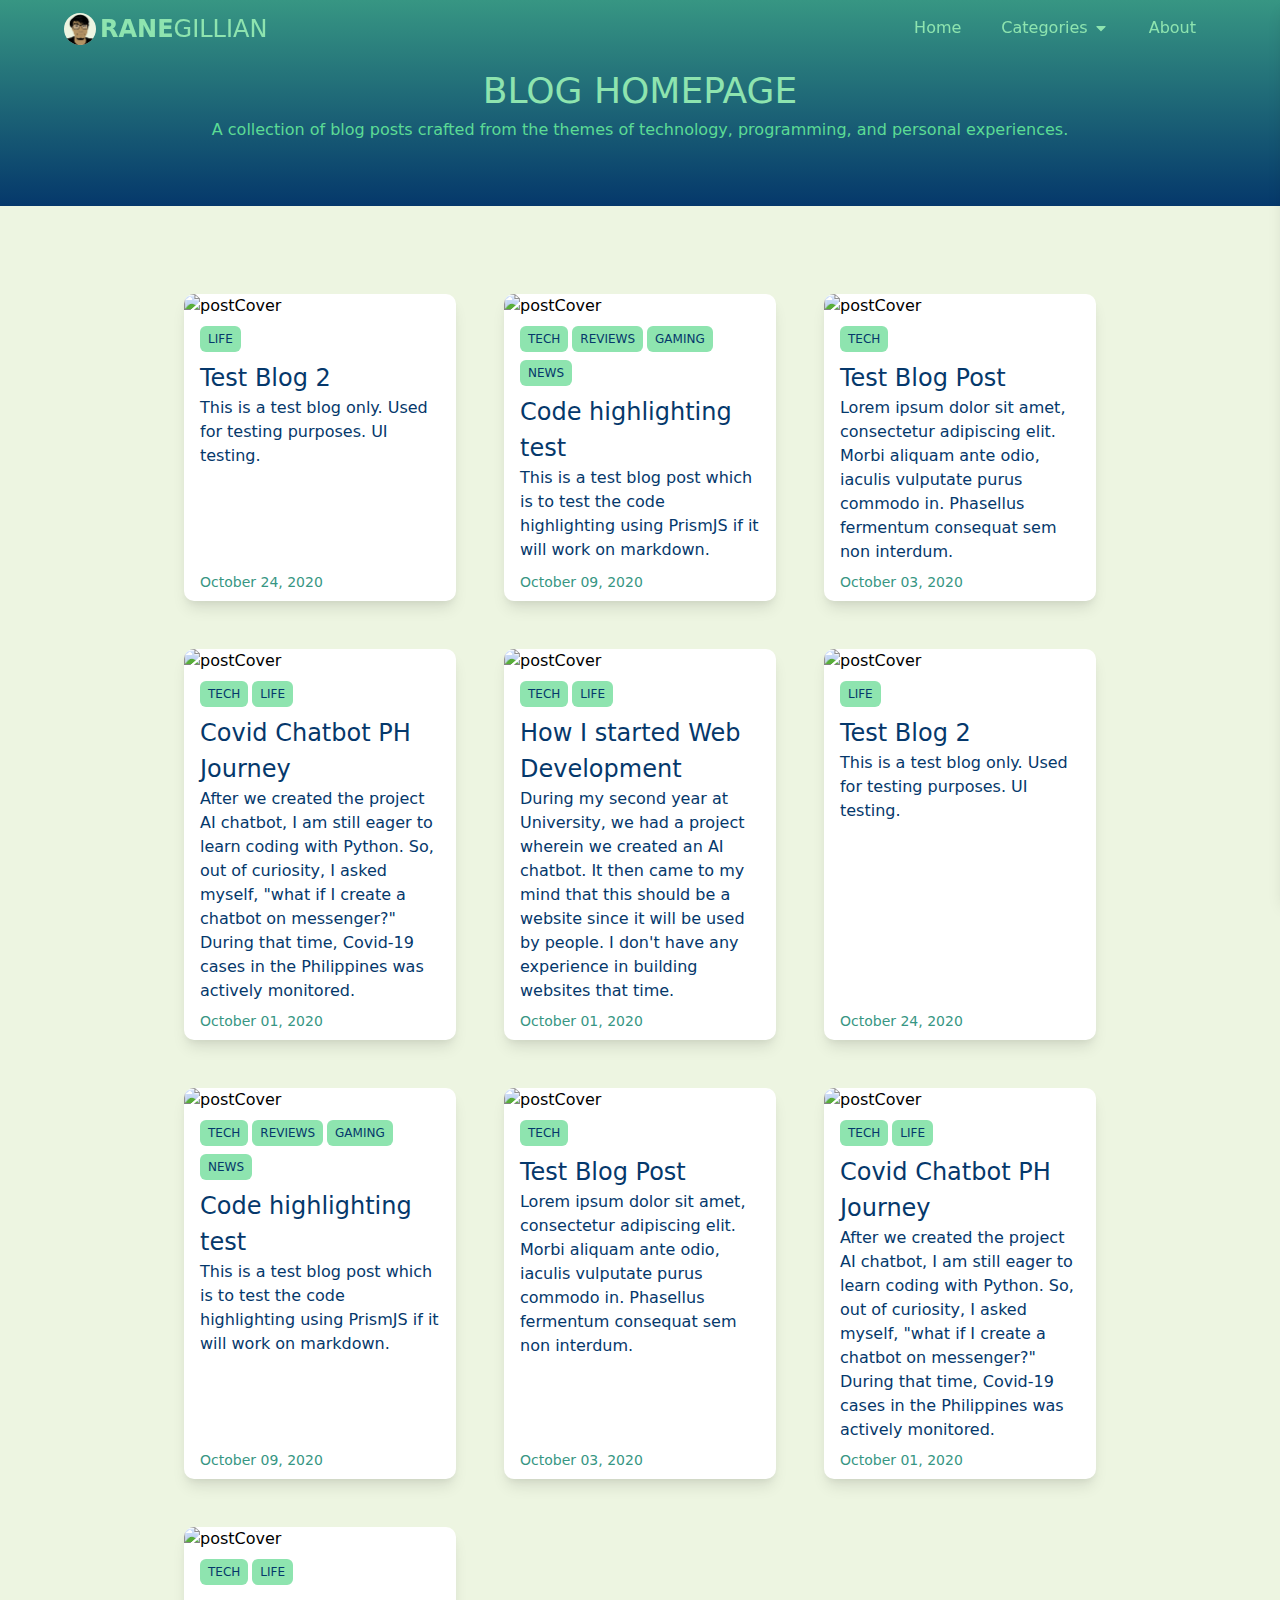
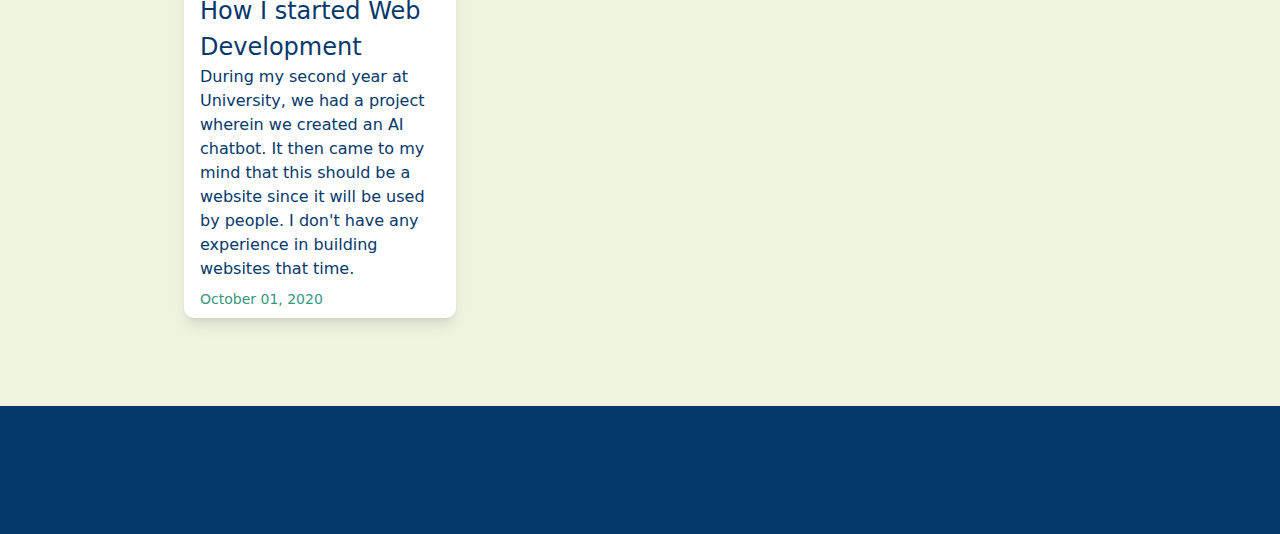
==== commit ab6b8f99: "Deploy rgvillanueva28/blog to github.com/rgvillanueva28/blog.git:master" ====
--- a/index.html
+++ b/index.html
@@ -1 +1 @@
-<!DOCTYPE html><html><head><meta name="viewport" content="width=device-width"/><meta charSet="utf-8"/><link rel="icon" href="/favicon.ico"/><meta name="description" content="Personal website of Rane Gillian created with Next.JS"/><link href="https://fonts.googleapis.com/icon?family=Material+Icons" rel="stylesheet"/><title>RANE GILLIAN | BLOG</title><link rel="icon" href="/favicon.ico"/><meta name="next-head-count" content="7"/><link rel="preload" href="/_next/static/css/7a67f4e56ac237d821fa.css" as="style"/><link rel="stylesheet" href="/_next/static/css/7a67f4e56ac237d821fa.css" data-n-g=""/><noscript data-n-css="true"></noscript><link rel="preload" href="/_next/static/chunks/main-e11e3e445f976f694549.js" as="script"/><link rel="preload" href="/_next/static/chunks/webpack-e067438c4cf4ef2ef178.js" as="script"/><link rel="preload" href="/_next/static/chunks/framework.9ec1f7868b3e9d138cdd.js" as="script"/><link rel="preload" href="/_next/static/chunks/commons.cb82874e43d6dd0d0fae.js" as="script"/><link rel="preload" href="/_next/static/chunks/pages/_app-0c3448788c2316f960b3.js" as="script"/><link rel="preload" href="/_next/static/chunks/1bfc9850.0f7772418867ee6c9efb.js" as="script"/><link rel="preload" href="/_next/static/chunks/05d954cf.f9e51185279961c1d743.js" as="script"/><link rel="preload" href="/_next/static/chunks/2c3b9bffc7150b37a7b3810dfcf1c0b0fac2bd18.d8ae5732fb5dcdb1aa91.js" as="script"/><link rel="preload" href="/_next/static/chunks/pages/index-fe0d16667bf2921ec478.js" as="script"/></head><body><div id="__next"><header id="header" class="fixed w-full lg:px-16 px-6 lg:py-0 py-2 flex flex-wrap items-center transition duration-500 z-50  bg-transparent text-accent-light"><div class="flex-1 flex justify-between items-center"><a class="fill-current" href="/"><img class="bg-foreground rounded-full" src="/logo.png" width="32" height="32"/></a><div class="m-0 mr-auto p-0 pl-1 my-auto"><h1 class="text-2xl"><strong>RANE</strong>GILLIAN</h1></div></div><div class="transition cursor-pointer lg:hidden focus:outline-none  border border-transparent rounded-md p-1 py-3 relative  hover:text-dark hover:border-accent-dark hover:bg-accent-light" style="min-height:42px;min-width:42px" id="toggle-menu"><div class="container"><div class="absolute " style="top:4px"><svg stroke="currentColor" fill="currentColor" stroke-width="0" viewBox="0 0 448 512" size="32" height="32" width="32" xmlns="http://www.w3.org/2000/svg"><path d="M16 132h416c8.837 0 16-7.163 16-16V76c0-8.837-7.163-16-16-16H16C7.163 60 0 67.163 0 76v40c0 8.837 7.163 16 16 16zm0 160h416c8.837 0 16-7.163 16-16v-40c0-8.837-7.163-16-16-16H16c-8.837 0-16 7.163-16 16v40c0 8.837 7.163 16 16 16zm0 160h416c8.837 0 16-7.163 16-16v-40c0-8.837-7.163-16-16-16H16c-8.837 0-16 7.163-16 16v40c0 8.837 7.163 16 16 16z"></path></svg></div></div></div><div class="lg:flex lg:items-center lg:w-auto w-full text-foreground lg:h-auto" id="menu"><nav class="invisible lg:visible"><ul class="lg:flex items-center justify-between text-base pt-4 lg:pt-0"><li><a class="lg:py-4 py-3 px-5 block border-b-2 border-transparent text-accent-light hover:text-dark hover:border-dark hover:bg-accent-light" href="/">Home</a></li><li><a class="lg:py-4 py-3 px-5 block border-b-2 border-transparent text-accent-light hover:text-dark hover:border-dark hover:bg-accent-light" href="/categories">Categories</a></li><li><a class="lg:py-4 py-3 px-5 block border-b-2 border-transparent text-accent-light hover:text-dark hover:border-dark hover:bg-accent-light" href="/about">About</a></li></ul></nav></div></header><div class="min-h-screen" style="opacity:0"><div><div class="bg-gradient-to-b from-accent-dark to-dark"><div class="text-center py-16 mx-5"><h1 class=" text-accent-light text-3xl md:text-4xl">BLOG HOMEPAGE</h1><p class=" text-accent-mid">A collection of blog posts crafted from the themes of technology, programming, and personal experiences.</p></div></div><main class="py-16 container"><div class="flex flex-row flex-wrap mx-auto w-11/12 md:w-10/12 lg:w-9/12"><div class="flex flex-wrap w-full px-6 py-6 md:w-1/2 lg:w-1/3"><a href="/posts/code-highlighting-test"><div class="flex flex-col items-stretch min-h-full pb-2 bg-white shadow-lg overflow-hidden" style="border-radius:10px"><div class=""><img src="https://res.cloudinary.com/rgv/image/upload/v1602221906/Screen_Shot_2012_07_31_at_21_57_03_400x400_b435b6f021.png" alt="postCover" class="object-cover w-full h-full"/></div><div class="px-4 py-2 text-dark h-full"><span class="inline-block uppercase text-xs rounded-md bg-accent-light px-2 py-1 mr-1 mb-2">Tech</span><span class="inline-block uppercase text-xs rounded-md bg-accent-light px-2 py-1 mr-1 mb-2">Reviews</span><span class="inline-block uppercase text-xs rounded-md bg-accent-light px-2 py-1 mr-1 mb-2">Gaming</span><span class="inline-block uppercase text-xs rounded-md bg-accent-light px-2 py-1 mr-1 mb-2">News</span><h5 class="font-medium ">Code highlighting test</h5><p class="">This is a test blog post which is to test the code highlighting using PrismJS if it will work on markdown.</p></div><p class="font-light px-4 text-sm text-accent-dark mt-auto">October 09, 2020</p></div></a></div><div class="flex flex-wrap w-full px-6 py-6 md:w-1/2 lg:w-1/3"><a href="/posts/test-blog-post"><div class="flex flex-col items-stretch min-h-full pb-2 bg-white shadow-lg overflow-hidden" style="border-radius:10px"><div class=""><img src="https://res.cloudinary.com/rgv/image/upload/v1601726295/Wallpaper_FHD_1920_X1080_PNG_0bcac1a6b8.png" alt="postCover" class="object-cover w-full h-full"/></div><div class="px-4 py-2 text-dark h-full"><span class="inline-block uppercase text-xs rounded-md bg-accent-light px-2 py-1 mr-1 mb-2">Tech</span><h5 class="font-medium ">Test Blog Post</h5><p class="">Lorem ipsum dolor sit amet, consectetur adipiscing elit. Morbi aliquam ante odio, iaculis vulputate purus commodo in. Phasellus fermentum consequat sem non interdum.</p></div><p class="font-light px-4 text-sm text-accent-dark mt-auto">October 03, 2020</p></div></a></div><div class="flex flex-wrap w-full px-6 py-6 md:w-1/2 lg:w-1/3"><a href="/posts/covid-chatbot-ph-journey"><div class="flex flex-col items-stretch min-h-full pb-2 bg-white shadow-lg overflow-hidden" style="border-radius:10px"><div class=""><img src="https://res.cloudinary.com/rgv/image/upload/v1601702912/91296700_114223073557210_3956874179197796352_o_9fa8b4eb9a.png" alt="postCover" class="object-cover w-full h-full"/></div><div class="px-4 py-2 text-dark h-full"><span class="inline-block uppercase text-xs rounded-md bg-accent-light px-2 py-1 mr-1 mb-2">Tech</span><span class="inline-block uppercase text-xs rounded-md bg-accent-light px-2 py-1 mr-1 mb-2">Life</span><h5 class="font-medium ">Covid Chatbot PH Journey</h5><p class="">After we created the project AI chatbot, I am still eager to learn coding with Python. So, out of curiosity, I asked myself, &quot;what if I create a chatbot on messenger?&quot; During that time, Covid-19 cases in the Philippines was actively monitored.</p></div><p class="font-light px-4 text-sm text-accent-dark mt-auto">October 01, 2020</p></div></a></div><div class="flex flex-wrap w-full px-6 py-6 md:w-1/2 lg:w-1/3"><a href="/posts/how-i-started-web-development"><div class="flex flex-col items-stretch min-h-full pb-2 bg-white shadow-lg overflow-hidden" style="border-radius:10px"><div class=""><img src="https://res.cloudinary.com/rgv/image/upload/v1601702886/68747470733a2f2f692e6962622e636f2f7858576e5842792f6c6f676f3132332e6a7067_aa1da6a2c9.jpg" alt="postCover" class="object-cover w-full h-full"/></div><div class="px-4 py-2 text-dark h-full"><span class="inline-block uppercase text-xs rounded-md bg-accent-light px-2 py-1 mr-1 mb-2">Tech</span><span class="inline-block uppercase text-xs rounded-md bg-accent-light px-2 py-1 mr-1 mb-2">Life</span><h5 class="font-medium ">How I started Web Development</h5><p class="">During my second year at University, we had a project wherein we created an AI chatbot. It then came to my mind that this should be a website since it will be used by people. I don&#x27;t have any experience in building websites that time.</p></div><p class="font-light px-4 text-sm text-accent-dark mt-auto">October 01, 2020</p></div></a></div><div class="flex flex-wrap w-full px-6 py-6 md:w-1/2 lg:w-1/3"><a href="/posts/code-highlighting-test"><div class="flex flex-col items-stretch min-h-full pb-2 bg-white shadow-lg overflow-hidden" style="border-radius:10px"><div class=""><img src="https://res.cloudinary.com/rgv/image/upload/v1602221906/Screen_Shot_2012_07_31_at_21_57_03_400x400_b435b6f021.png" alt="postCover" class="object-cover w-full h-full"/></div><div class="px-4 py-2 text-dark h-full"><span class="inline-block uppercase text-xs rounded-md bg-accent-light px-2 py-1 mr-1 mb-2">Tech</span><span class="inline-block uppercase text-xs rounded-md bg-accent-light px-2 py-1 mr-1 mb-2">Reviews</span><span class="inline-block uppercase text-xs rounded-md bg-accent-light px-2 py-1 mr-1 mb-2">Gaming</span><span class="inline-block uppercase text-xs rounded-md bg-accent-light px-2 py-1 mr-1 mb-2">News</span><h5 class="font-medium ">Code highlighting test</h5><p class="">This is a test blog post which is to test the code highlighting using PrismJS if it will work on markdown.</p></div><p class="font-light px-4 text-sm text-accent-dark mt-auto">October 09, 2020</p></div></a></div><div class="flex flex-wrap w-full px-6 py-6 md:w-1/2 lg:w-1/3"><a href="/posts/test-blog-post"><div class="flex flex-col items-stretch min-h-full pb-2 bg-white shadow-lg overflow-hidden" style="border-radius:10px"><div class=""><img src="https://res.cloudinary.com/rgv/image/upload/v1601726295/Wallpaper_FHD_1920_X1080_PNG_0bcac1a6b8.png" alt="postCover" class="object-cover w-full h-full"/></div><div class="px-4 py-2 text-dark h-full"><span class="inline-block uppercase text-xs rounded-md bg-accent-light px-2 py-1 mr-1 mb-2">Tech</span><h5 class="font-medium ">Test Blog Post</h5><p class="">Lorem ipsum dolor sit amet, consectetur adipiscing elit. Morbi aliquam ante odio, iaculis vulputate purus commodo in. Phasellus fermentum consequat sem non interdum.</p></div><p class="font-light px-4 text-sm text-accent-dark mt-auto">October 03, 2020</p></div></a></div><div class="flex flex-wrap w-full px-6 py-6 md:w-1/2 lg:w-1/3"><a href="/posts/covid-chatbot-ph-journey"><div class="flex flex-col items-stretch min-h-full pb-2 bg-white shadow-lg overflow-hidden" style="border-radius:10px"><div class=""><img src="https://res.cloudinary.com/rgv/image/upload/v1601702912/91296700_114223073557210_3956874179197796352_o_9fa8b4eb9a.png" alt="postCover" class="object-cover w-full h-full"/></div><div class="px-4 py-2 text-dark h-full"><span class="inline-block uppercase text-xs rounded-md bg-accent-light px-2 py-1 mr-1 mb-2">Tech</span><span class="inline-block uppercase text-xs rounded-md bg-accent-light px-2 py-1 mr-1 mb-2">Life</span><h5 class="font-medium ">Covid Chatbot PH Journey</h5><p class="">After we created the project AI chatbot, I am still eager to learn coding with Python. So, out of curiosity, I asked myself, &quot;what if I create a chatbot on messenger?&quot; During that time, Covid-19 cases in the Philippines was actively monitored.</p></div><p class="font-light px-4 text-sm text-accent-dark mt-auto">October 01, 2020</p></div></a></div><div class="flex flex-wrap w-full px-6 py-6 md:w-1/2 lg:w-1/3"><a href="/posts/how-i-started-web-development"><div class="flex flex-col items-stretch min-h-full pb-2 bg-white shadow-lg overflow-hidden" style="border-radius:10px"><div class=""><img src="https://res.cloudinary.com/rgv/image/upload/v1601702886/68747470733a2f2f692e6962622e636f2f7858576e5842792f6c6f676f3132332e6a7067_aa1da6a2c9.jpg" alt="postCover" class="object-cover w-full h-full"/></div><div class="px-4 py-2 text-dark h-full"><span class="inline-block uppercase text-xs rounded-md bg-accent-light px-2 py-1 mr-1 mb-2">Tech</span><span class="inline-block uppercase text-xs rounded-md bg-accent-light px-2 py-1 mr-1 mb-2">Life</span><h5 class="font-medium ">How I started Web Development</h5><p class="">During my second year at University, we had a project wherein we created an AI chatbot. It then came to my mind that this should be a website since it will be used by people. I don&#x27;t have any experience in building websites that time.</p></div><p class="font-light px-4 text-sm text-accent-dark mt-auto">October 01, 2020</p></div></a></div></div></main></div></div><div class="bg-dark"><div class="py-16"></div></div></div><script id="__NEXT_DATA__" type="application/json">{"props":{"pageProps":{"posts":[{"id":4,"title":"Code highlighting test","content":"# Code\n\u003cpre\u003e\u003ccode class=\"language-javascript\"\u003eimport React from \u0026#39;react\u0026#39;;\nimport Head from \u0026quot;next/head\u0026quot;;\n\nexport default function Home(props) {\n  return(\n    \u0026lt;\u0026gt;\n      \u0026lt;Head\u0026gt;\n        \u0026lt;title\u0026gt;RANE GILLIAN | BLOG\u0026lt;/title\u0026gt;\n          \u0026lt;link rel=\u0026quot;icon\u0026quot; href=\u0026quot;/favicon.ico\u0026quot; /\u0026gt;\n      \u0026lt;/Head\u0026gt;\n    \u0026lt;/\u0026gt;\n  )\n}\u003c/code\u003e\u003c/pre\u003e\n\n\u003cpre\u003e\u003ccode class=\"language-python\"\u003eimport os\nimport sys\n\nclass LoadAI():\n  items = 0\n\n  def loadAI(self):\n    pass\u003c/code\u003e\u003c/pre\u003e\n\n# Random area\n\nThis is a random text","excerpt":"This is a test blog post which is to test the code highlighting using PrismJS if it will work on markdown.","date":"2020-10-09T05:00:00.000Z","slug":"code-highlighting-test","author":{"id":1,"name":"Rane Gillian Villanueva","created_at":"2020-10-01T14:09:50.912Z","updated_at":"2020-10-03T05:27:41.040Z","picture":{"id":5,"name":"ME cartoon (2).jpg","alternativeText":"","caption":"","width":1050,"height":1050,"formats":{"large":{"ext":".jpg","url":"https://res.cloudinary.com/rgv/image/upload/v1601701961/large_ME_cartoon_2_781a382676.jpg","hash":"large_ME_cartoon_2_781a382676","mime":"image/jpeg","name":"large_ME cartoon (2).jpg","path":null,"size":50.52,"width":1000,"height":1000,"provider_metadata":{"public_id":"large_ME_cartoon_2_781a382676","resource_type":"image"}},"small":{"ext":".jpg","url":"https://res.cloudinary.com/rgv/image/upload/v1601701964/small_ME_cartoon_2_781a382676.jpg","hash":"small_ME_cartoon_2_781a382676","mime":"image/jpeg","name":"small_ME cartoon (2).jpg","path":null,"size":20.48,"width":500,"height":500,"provider_metadata":{"public_id":"small_ME_cartoon_2_781a382676","resource_type":"image"}},"medium":{"ext":".jpg","url":"https://res.cloudinary.com/rgv/image/upload/v1601701963/medium_ME_cartoon_2_781a382676.jpg","hash":"medium_ME_cartoon_2_781a382676","mime":"image/jpeg","name":"medium_ME cartoon (2).jpg","path":null,"size":35,"width":750,"height":750,"provider_metadata":{"public_id":"medium_ME_cartoon_2_781a382676","resource_type":"image"}},"thumbnail":{"ext":".jpg","url":"https://res.cloudinary.com/rgv/image/upload/v1601701960/thumbnail_ME_cartoon_2_781a382676.jpg","hash":"thumbnail_ME_cartoon_2_781a382676","mime":"image/jpeg","name":"thumbnail_ME cartoon (2).jpg","path":null,"size":4.57,"width":156,"height":156,"provider_metadata":{"public_id":"thumbnail_ME_cartoon_2_781a382676","resource_type":"image"}}},"hash":"ME_cartoon_2_781a382676","ext":".jpg","mime":"image/jpeg","size":53.06,"url":"https://res.cloudinary.com/rgv/image/upload/v1601701958/ME_cartoon_2_781a382676.jpg","previewUrl":null,"provider":"cloudinary","provider_metadata":{"public_id":"ME_cartoon_2_781a382676","resource_type":"image"},"created_at":"2020-10-03T05:12:44.749Z","updated_at":"2020-10-03T05:12:49.984Z"}},"status":"published","created_at":"2020-10-09T05:34:31.267Z","updated_at":"2020-10-18T18:33:12.257Z","coverImage":[{"id":9,"name":"https://pbs.twimg.com/profile_images/2451426554/Screen_Shot_2012-07-31_at_21.57.03__400x400.png","alternativeText":"","caption":"","width":400,"height":400,"formats":{"thumbnail":{"ext":".png","url":"https://res.cloudinary.com/rgv/image/upload/v1602221907/thumbnail_Screen_Shot_2012_07_31_at_21_57_03_400x400_b435b6f021.png","hash":"thumbnail_Screen_Shot_2012_07_31_at_21_57_03_400x400_b435b6f021","mime":"image/png","name":"thumbnail_https://pbs.twimg.com/profile_images/2451426554/Screen_Shot_2012-07-31_at_21.57.03__400x400.png","path":null,"size":38.52,"width":156,"height":156,"provider_metadata":{"public_id":"thumbnail_Screen_Shot_2012_07_31_at_21_57_03_400x400_b435b6f021","resource_type":"image"}}},"hash":"Screen_Shot_2012_07_31_at_21_57_03_400x400_b435b6f021","ext":".png","mime":"image/png","size":185.31,"url":"https://res.cloudinary.com/rgv/image/upload/v1602221906/Screen_Shot_2012_07_31_at_21_57_03_400x400_b435b6f021.png","previewUrl":null,"provider":"cloudinary","provider_metadata":{"public_id":"Screen_Shot_2012_07_31_at_21_57_03_400x400_b435b6f021","resource_type":"image"},"created_at":"2020-10-09T05:38:27.573Z","updated_at":"2020-10-09T05:38:27.743Z"}],"categories":[{"id":2,"category":"Tech","created_at":"2020-10-09T05:16:57.031Z","updated_at":"2020-10-09T05:16:57.050Z"},{"id":3,"category":"Reviews","created_at":"2020-10-09T05:17:14.833Z","updated_at":"2020-10-09T05:17:14.843Z"},{"id":4,"category":"Gaming","created_at":"2020-10-09T05:17:48.332Z","updated_at":"2020-10-09T05:17:48.341Z"},{"id":5,"category":"News","created_at":"2020-10-09T05:18:16.158Z","updated_at":"2020-10-09T05:18:16.170Z"}]},{"id":3,"title":"Test Blog Post","content":"Lorem ipsum dolor sit amet, consectetur adipiscing elit. Morbi aliquam ante odio, iaculis vulputate purus commodo in. Phasellus fermentum consequat sem non interdum. Suspendisse potenti. Aenean venenatis quam est, vel iaculis tortor vehicula at. Orci varius natoque penatibus et magnis dis parturient montes,\n\n# H1\nLorem ipsum **dolor sit amet**, *consectetur adipiscing elit*. Morbi aliquam ante odio, iaculis vulputate purus commodo in. Phasellus fermentum consequat sem non interdum. Suspendisse potenti. Aenean venenatis quam est, vel iaculis tortor vehicula at. Orci varius natoque penatibus et magnis dis parturient montes, nascetur ridiculus mus. Etiam semper, est non pretium egestas, sem eros vulputate orci, quis eleifend orci lorem quis velit.\u003cu\u003e Vivamus sit amet sagittis ex.\u003c/u\u003e\n\n## [Website](https://ranegillian.me)\n\u003e Quote Lorem ipsum dolor sit amet, consectetur adipiscing elit. Morbi aliquam ante odio, iaculis vulputate purus commodo in. Phasellus fermentum consequat sem non interdum.\n\n\u003cpre\u003e\u003ccode class=\"language-javascript\"\u003eimport code from \u0026quot;strapi\u0026quot;;\n\nexport default function test() {\n  return ()\n}\u003c/code\u003e\u003c/pre\u003e\n\n- a\n- b\n- v\n","excerpt":"Lorem ipsum dolor sit amet, consectetur adipiscing elit. Morbi aliquam ante odio, iaculis vulputate purus commodo in. Phasellus fermentum consequat sem non interdum.","date":"2020-10-03T11:58:00.000Z","slug":"test-blog-post","author":{"id":1,"name":"Rane Gillian Villanueva","created_at":"2020-10-01T14:09:50.912Z","updated_at":"2020-10-03T05:27:41.040Z","picture":{"id":5,"name":"ME cartoon (2).jpg","alternativeText":"","caption":"","width":1050,"height":1050,"formats":{"large":{"ext":".jpg","url":"https://res.cloudinary.com/rgv/image/upload/v1601701961/large_ME_cartoon_2_781a382676.jpg","hash":"large_ME_cartoon_2_781a382676","mime":"image/jpeg","name":"large_ME cartoon (2).jpg","path":null,"size":50.52,"width":1000,"height":1000,"provider_metadata":{"public_id":"large_ME_cartoon_2_781a382676","resource_type":"image"}},"small":{"ext":".jpg","url":"https://res.cloudinary.com/rgv/image/upload/v1601701964/small_ME_cartoon_2_781a382676.jpg","hash":"small_ME_cartoon_2_781a382676","mime":"image/jpeg","name":"small_ME cartoon (2).jpg","path":null,"size":20.48,"width":500,"height":500,"provider_metadata":{"public_id":"small_ME_cartoon_2_781a382676","resource_type":"image"}},"medium":{"ext":".jpg","url":"https://res.cloudinary.com/rgv/image/upload/v1601701963/medium_ME_cartoon_2_781a382676.jpg","hash":"medium_ME_cartoon_2_781a382676","mime":"image/jpeg","name":"medium_ME cartoon (2).jpg","path":null,"size":35,"width":750,"height":750,"provider_metadata":{"public_id":"medium_ME_cartoon_2_781a382676","resource_type":"image"}},"thumbnail":{"ext":".jpg","url":"https://res.cloudinary.com/rgv/image/upload/v1601701960/thumbnail_ME_cartoon_2_781a382676.jpg","hash":"thumbnail_ME_cartoon_2_781a382676","mime":"image/jpeg","name":"thumbnail_ME cartoon (2).jpg","path":null,"size":4.57,"width":156,"height":156,"provider_metadata":{"public_id":"thumbnail_ME_cartoon_2_781a382676","resource_type":"image"}}},"hash":"ME_cartoon_2_781a382676","ext":".jpg","mime":"image/jpeg","size":53.06,"url":"https://res.cloudinary.com/rgv/image/upload/v1601701958/ME_cartoon_2_781a382676.jpg","previewUrl":null,"provider":"cloudinary","provider_metadata":{"public_id":"ME_cartoon_2_781a382676","resource_type":"image"},"created_at":"2020-10-03T05:12:44.749Z","updated_at":"2020-10-03T05:12:49.984Z"}},"status":"published","created_at":"2020-10-03T11:58:50.434Z","updated_at":"2020-10-09T06:31:06.343Z","coverImage":[{"id":8,"name":"Wallpaper FHD_1920X1080_PNG.png","alternativeText":"","caption":"","width":1920,"height":1080,"formats":{"large":{"ext":".png","url":"https://res.cloudinary.com/rgv/image/upload/v1601726297/large_Wallpaper_FHD_1920_X1080_PNG_0bcac1a6b8.png","hash":"large_Wallpaper_FHD_1920_X1080_PNG_0bcac1a6b8","mime":"image/png","name":"large_Wallpaper FHD_1920X1080_PNG.png","path":null,"size":729.72,"width":1000,"height":563,"provider_metadata":{"public_id":"large_Wallpaper_FHD_1920_X1080_PNG_0bcac1a6b8","resource_type":"image"}},"small":{"ext":".png","url":"https://res.cloudinary.com/rgv/image/upload/v1601726298/small_Wallpaper_FHD_1920_X1080_PNG_0bcac1a6b8.png","hash":"small_Wallpaper_FHD_1920_X1080_PNG_0bcac1a6b8","mime":"image/png","name":"small_Wallpaper FHD_1920X1080_PNG.png","path":null,"size":226.04,"width":500,"height":281,"provider_metadata":{"public_id":"small_Wallpaper_FHD_1920_X1080_PNG_0bcac1a6b8","resource_type":"image"}},"medium":{"ext":".png","url":"https://res.cloudinary.com/rgv/image/upload/v1601726297/medium_Wallpaper_FHD_1920_X1080_PNG_0bcac1a6b8.png","hash":"medium_Wallpaper_FHD_1920_X1080_PNG_0bcac1a6b8","mime":"image/png","name":"medium_Wallpaper FHD_1920X1080_PNG.png","path":null,"size":449.09,"width":750,"height":422,"provider_metadata":{"public_id":"medium_Wallpaper_FHD_1920_X1080_PNG_0bcac1a6b8","resource_type":"image"}},"thumbnail":{"ext":".png","url":"https://res.cloudinary.com/rgv/image/upload/v1601726296/thumbnail_Wallpaper_FHD_1920_X1080_PNG_0bcac1a6b8.png","hash":"thumbnail_Wallpaper_FHD_1920_X1080_PNG_0bcac1a6b8","mime":"image/png","name":"thumbnail_Wallpaper FHD_1920X1080_PNG.png","path":null,"size":68.24,"width":245,"height":138,"provider_metadata":{"public_id":"thumbnail_Wallpaper_FHD_1920_X1080_PNG_0bcac1a6b8","resource_type":"image"}}},"hash":"Wallpaper_FHD_1920_X1080_PNG_0bcac1a6b8","ext":".png","mime":"image/png","size":1787.57,"url":"https://res.cloudinary.com/rgv/image/upload/v1601726295/Wallpaper_FHD_1920_X1080_PNG_0bcac1a6b8.png","previewUrl":null,"provider":"cloudinary","provider_metadata":{"public_id":"Wallpaper_FHD_1920_X1080_PNG_0bcac1a6b8","resource_type":"image"},"created_at":"2020-10-03T11:58:18.465Z","updated_at":"2020-10-03T11:58:18.518Z"}],"categories":[{"id":2,"category":"Tech","created_at":"2020-10-09T05:16:57.031Z","updated_at":"2020-10-09T05:16:57.050Z"}]},{"id":2,"title":"Covid Chatbot PH Journey","content":"After we created the project AI chatbot, I am still eager to learn coding with Python. So, out of curiosity, I asked myself, \"what if I create a chatbot on messenger?\" During that time, Covid-19 cases in the Philippines was actively monitored. So, I hunt for available APIs that time but I can't find any.\n\nHowever, there was this one website which provides data about Covid-19 in the Philippines which is from the Department of Health (DOH). I examined the website using the google chrome developer tools (I always refer to this as inspect element) to try and find possible source for the data. I clicked all the items under network tab until I found out the source of the data. I wasn't expecting it at all since I was just tinkering around. I then used this API for my version 1 which is I think created using [ArcGIS](https://www.arcgis.com/index.html). After sometime, the API was taken down by the DOH. I don't know the reason but I think that too many API calls or traffic was on the server. I knew that I am only borrowing the API so I fetch data only once a day since DOH only updates once a day.\n\nThe need for version 2 with a new data source arises. The search for new source of data has commenced.  I found [https://coronavirus-ph-api.herokuapp.com/](https://coronavirus-ph-api.herokuapp.com/) and [https://covid19.mathdro.id/](https://covid19.mathdro.id/) and used them. Unlike the data source for version 1, the new data source does not have data on the Persons under Monitor (PUM) and Persons under Investigation (PUI), so I removed them. I added a new feature for version 2 which is Region.\n\nEventually, I sticked only to a single data source which is [https://coronavirus-ph-api.herokuapp.com/](https://coronavirus-ph-api.herokuapp.com/). I added new features which is rates, and fresh cases. I called this changed version 3.\n\nThe DOH again changed their public data source which is a dependency for the version 3 data source. The search for new data source has again commenced. I eventually sticked to [https://disease.sh/](https://disease.sh/) as the new and current data source. Many features are also added which includes active cases, critical cases, tests conducted, total, and per million.\n\nYou can check the project on [this link](https://covid-chatbot-ph.herokuapp.com/).","excerpt":"After we created the project AI chatbot, I am still eager to learn coding with Python. So, out of curiosity, I asked myself, \"what if I create a chatbot on messenger?\" During that time, Covid-19 cases in the Philippines was actively monitored.","date":"2020-10-01T14:50:00.000Z","slug":"covid-chatbot-ph-journey","author":{"id":1,"name":"Rane Gillian Villanueva","created_at":"2020-10-01T14:09:50.912Z","updated_at":"2020-10-03T05:27:41.040Z","picture":{"id":5,"name":"ME cartoon (2).jpg","alternativeText":"","caption":"","width":1050,"height":1050,"formats":{"large":{"ext":".jpg","url":"https://res.cloudinary.com/rgv/image/upload/v1601701961/large_ME_cartoon_2_781a382676.jpg","hash":"large_ME_cartoon_2_781a382676","mime":"image/jpeg","name":"large_ME cartoon (2).jpg","path":null,"size":50.52,"width":1000,"height":1000,"provider_metadata":{"public_id":"large_ME_cartoon_2_781a382676","resource_type":"image"}},"small":{"ext":".jpg","url":"https://res.cloudinary.com/rgv/image/upload/v1601701964/small_ME_cartoon_2_781a382676.jpg","hash":"small_ME_cartoon_2_781a382676","mime":"image/jpeg","name":"small_ME cartoon (2).jpg","path":null,"size":20.48,"width":500,"height":500,"provider_metadata":{"public_id":"small_ME_cartoon_2_781a382676","resource_type":"image"}},"medium":{"ext":".jpg","url":"https://res.cloudinary.com/rgv/image/upload/v1601701963/medium_ME_cartoon_2_781a382676.jpg","hash":"medium_ME_cartoon_2_781a382676","mime":"image/jpeg","name":"medium_ME cartoon (2).jpg","path":null,"size":35,"width":750,"height":750,"provider_metadata":{"public_id":"medium_ME_cartoon_2_781a382676","resource_type":"image"}},"thumbnail":{"ext":".jpg","url":"https://res.cloudinary.com/rgv/image/upload/v1601701960/thumbnail_ME_cartoon_2_781a382676.jpg","hash":"thumbnail_ME_cartoon_2_781a382676","mime":"image/jpeg","name":"thumbnail_ME cartoon (2).jpg","path":null,"size":4.57,"width":156,"height":156,"provider_metadata":{"public_id":"thumbnail_ME_cartoon_2_781a382676","resource_type":"image"}}},"hash":"ME_cartoon_2_781a382676","ext":".jpg","mime":"image/jpeg","size":53.06,"url":"https://res.cloudinary.com/rgv/image/upload/v1601701958/ME_cartoon_2_781a382676.jpg","previewUrl":null,"provider":"cloudinary","provider_metadata":{"public_id":"ME_cartoon_2_781a382676","resource_type":"image"},"created_at":"2020-10-03T05:12:44.749Z","updated_at":"2020-10-03T05:12:49.984Z"}},"status":"published","created_at":"2020-10-01T14:52:32.531Z","updated_at":"2020-10-09T05:19:28.766Z","coverImage":[{"id":7,"name":"91296700_114223073557210_3956874179197796352_o.png","alternativeText":"","caption":"","width":1024,"height":1024,"formats":{"large":{"ext":".png","url":"https://res.cloudinary.com/rgv/image/upload/v1601702913/large_91296700_114223073557210_3956874179197796352_o_9fa8b4eb9a.png","hash":"large_91296700_114223073557210_3956874179197796352_o_9fa8b4eb9a","mime":"image/png","name":"large_91296700_114223073557210_3956874179197796352_o.png","path":null,"size":982.34,"width":1000,"height":1000,"provider_metadata":{"public_id":"large_91296700_114223073557210_3956874179197796352_o_9fa8b4eb9a","resource_type":"image"}},"small":{"ext":".png","url":"https://res.cloudinary.com/rgv/image/upload/v1601702914/small_91296700_114223073557210_3956874179197796352_o_9fa8b4eb9a.png","hash":"small_91296700_114223073557210_3956874179197796352_o_9fa8b4eb9a","mime":"image/png","name":"small_91296700_114223073557210_3956874179197796352_o.png","path":null,"size":279.82,"width":500,"height":500,"provider_metadata":{"public_id":"small_91296700_114223073557210_3956874179197796352_o_9fa8b4eb9a","resource_type":"image"}},"medium":{"ext":".png","url":"https://res.cloudinary.com/rgv/image/upload/v1601702913/medium_91296700_114223073557210_3956874179197796352_o_9fa8b4eb9a.png","hash":"medium_91296700_114223073557210_3956874179197796352_o_9fa8b4eb9a","mime":"image/png","name":"medium_91296700_114223073557210_3956874179197796352_o.png","path":null,"size":619.33,"width":750,"height":750,"provider_metadata":{"public_id":"medium_91296700_114223073557210_3956874179197796352_o_9fa8b4eb9a","resource_type":"image"}},"thumbnail":{"ext":".png","url":"https://res.cloudinary.com/rgv/image/upload/v1601702912/thumbnail_91296700_114223073557210_3956874179197796352_o_9fa8b4eb9a.png","hash":"thumbnail_91296700_114223073557210_3956874179197796352_o_9fa8b4eb9a","mime":"image/png","name":"thumbnail_91296700_114223073557210_3956874179197796352_o.png","path":null,"size":38.95,"width":156,"height":156,"provider_metadata":{"public_id":"thumbnail_91296700_114223073557210_3956874179197796352_o_9fa8b4eb9a","resource_type":"image"}}},"hash":"91296700_114223073557210_3956874179197796352_o_9fa8b4eb9a","ext":".png","mime":"image/png","size":946.32,"url":"https://res.cloudinary.com/rgv/image/upload/v1601702912/91296700_114223073557210_3956874179197796352_o_9fa8b4eb9a.png","previewUrl":null,"provider":"cloudinary","provider_metadata":{"public_id":"91296700_114223073557210_3956874179197796352_o_9fa8b4eb9a","resource_type":"image"},"created_at":"2020-10-03T05:28:34.778Z","updated_at":"2020-10-03T05:28:34.854Z"}],"categories":[{"id":2,"category":"Tech","created_at":"2020-10-09T05:16:57.031Z","updated_at":"2020-10-09T05:16:57.050Z"},{"id":6,"category":"Life","created_at":"2020-10-09T05:18:39.821Z","updated_at":"2020-10-09T05:18:39.831Z"}]},{"id":1,"title":"How I started Web Development","content":"During my second year at University, we had a project wherein we created an AI chatbot. It then came to my mind that this should be a website since it will be used by people. I don't have any experience in building websites that time. I only know basic html and no CSS or Javascript. But! I was very obsessed with Python that time, since it was the only language that was taught to us.\n\nIn the beginning, I created an Deep Learning chatbot which is on console or terminal only. When I finally made the thing work, I researched if it is possible to create websites using python. I then learned about Django Framework which is a very popular framework but on backend. My groupmate has a template for a website so we used it and tweaked it a bit.\n\nI was very slow in creating the project since I am not also very good in Python. However, I am enjoying it since I am learning, not only Django, but also Javascript.\n\nI was enjoying much that after the project is functional, I also added a voice functionality for the chatbot. If I'm not mistaken, almost half of the time creating the project was on the voice functionality. I never thought of surrendering that time since I am very eager to learn.\nWe successfully made the project in time and received a high grade for it. You can check our project in github using [this link](https://github.com/CoDev-20/Covid19Chatbot).","excerpt":"During my second year at University, we had a project wherein we created an AI chatbot. It then came to my mind that this should be a website since it will be used by people. I don't have any experience in building websites that time.","date":"2020-10-01T14:25:00.000Z","slug":"how-i-started-web-development","author":{"id":1,"name":"Rane Gillian Villanueva","created_at":"2020-10-01T14:09:50.912Z","updated_at":"2020-10-03T05:27:41.040Z","picture":{"id":5,"name":"ME cartoon (2).jpg","alternativeText":"","caption":"","width":1050,"height":1050,"formats":{"large":{"ext":".jpg","url":"https://res.cloudinary.com/rgv/image/upload/v1601701961/large_ME_cartoon_2_781a382676.jpg","hash":"large_ME_cartoon_2_781a382676","mime":"image/jpeg","name":"large_ME cartoon (2).jpg","path":null,"size":50.52,"width":1000,"height":1000,"provider_metadata":{"public_id":"large_ME_cartoon_2_781a382676","resource_type":"image"}},"small":{"ext":".jpg","url":"https://res.cloudinary.com/rgv/image/upload/v1601701964/small_ME_cartoon_2_781a382676.jpg","hash":"small_ME_cartoon_2_781a382676","mime":"image/jpeg","name":"small_ME cartoon (2).jpg","path":null,"size":20.48,"width":500,"height":500,"provider_metadata":{"public_id":"small_ME_cartoon_2_781a382676","resource_type":"image"}},"medium":{"ext":".jpg","url":"https://res.cloudinary.com/rgv/image/upload/v1601701963/medium_ME_cartoon_2_781a382676.jpg","hash":"medium_ME_cartoon_2_781a382676","mime":"image/jpeg","name":"medium_ME cartoon (2).jpg","path":null,"size":35,"width":750,"height":750,"provider_metadata":{"public_id":"medium_ME_cartoon_2_781a382676","resource_type":"image"}},"thumbnail":{"ext":".jpg","url":"https://res.cloudinary.com/rgv/image/upload/v1601701960/thumbnail_ME_cartoon_2_781a382676.jpg","hash":"thumbnail_ME_cartoon_2_781a382676","mime":"image/jpeg","name":"thumbnail_ME cartoon (2).jpg","path":null,"size":4.57,"width":156,"height":156,"provider_metadata":{"public_id":"thumbnail_ME_cartoon_2_781a382676","resource_type":"image"}}},"hash":"ME_cartoon_2_781a382676","ext":".jpg","mime":"image/jpeg","size":53.06,"url":"https://res.cloudinary.com/rgv/image/upload/v1601701958/ME_cartoon_2_781a382676.jpg","previewUrl":null,"provider":"cloudinary","provider_metadata":{"public_id":"ME_cartoon_2_781a382676","resource_type":"image"},"created_at":"2020-10-03T05:12:44.749Z","updated_at":"2020-10-03T05:12:49.984Z"}},"status":"published","created_at":"2020-10-01T14:25:23.538Z","updated_at":"2020-10-09T05:19:11.665Z","coverImage":[{"id":6,"name":"68747470733a2f2f692e6962622e636f2f7858576e5842792f6c6f676f3132332e6a7067.jpg","alternativeText":"","caption":"","width":900,"height":900,"formats":{"small":{"ext":".jpg","url":"https://res.cloudinary.com/rgv/image/upload/v1601702887/small_68747470733a2f2f692e6962622e636f2f7858576e5842792f6c6f676f3132332e6a7067_aa1da6a2c9.jpg","hash":"small_68747470733a2f2f692e6962622e636f2f7858576e5842792f6c6f676f3132332e6a7067_aa1da6a2c9","mime":"image/jpeg","name":"small_68747470733a2f2f692e6962622e636f2f7858576e5842792f6c6f676f3132332e6a7067.jpg","path":null,"size":23.56,"width":500,"height":500,"provider_metadata":{"public_id":"small_68747470733a2f2f692e6962622e636f2f7858576e5842792f6c6f676f3132332e6a7067_aa1da6a2c9","resource_type":"image"}},"medium":{"ext":".jpg","url":"https://res.cloudinary.com/rgv/image/upload/v1601702887/medium_68747470733a2f2f692e6962622e636f2f7858576e5842792f6c6f676f3132332e6a7067_aa1da6a2c9.jpg","hash":"medium_68747470733a2f2f692e6962622e636f2f7858576e5842792f6c6f676f3132332e6a7067_aa1da6a2c9","mime":"image/jpeg","name":"medium_68747470733a2f2f692e6962622e636f2f7858576e5842792f6c6f676f3132332e6a7067.jpg","path":null,"size":37.64,"width":750,"height":750,"provider_metadata":{"public_id":"medium_68747470733a2f2f692e6962622e636f2f7858576e5842792f6c6f676f3132332e6a7067_aa1da6a2c9","resource_type":"image"}},"thumbnail":{"ext":".jpg","url":"https://res.cloudinary.com/rgv/image/upload/v1601702887/thumbnail_68747470733a2f2f692e6962622e636f2f7858576e5842792f6c6f676f3132332e6a7067_aa1da6a2c9.jpg","hash":"thumbnail_68747470733a2f2f692e6962622e636f2f7858576e5842792f6c6f676f3132332e6a7067_aa1da6a2c9","mime":"image/jpeg","name":"thumbnail_68747470733a2f2f692e6962622e636f2f7858576e5842792f6c6f676f3132332e6a7067.jpg","path":null,"size":5.86,"width":156,"height":156,"provider_metadata":{"public_id":"thumbnail_68747470733a2f2f692e6962622e636f2f7858576e5842792f6c6f676f3132332e6a7067_aa1da6a2c9","resource_type":"image"}}},"hash":"68747470733a2f2f692e6962622e636f2f7858576e5842792f6c6f676f3132332e6a7067_aa1da6a2c9","ext":".jpg","mime":"image/jpeg","size":42.71,"url":"https://res.cloudinary.com/rgv/image/upload/v1601702886/68747470733a2f2f692e6962622e636f2f7858576e5842792f6c6f676f3132332e6a7067_aa1da6a2c9.jpg","previewUrl":null,"provider":"cloudinary","provider_metadata":{"public_id":"68747470733a2f2f692e6962622e636f2f7858576e5842792f6c6f676f3132332e6a7067_aa1da6a2c9","resource_type":"image"},"created_at":"2020-10-03T05:28:08.107Z","updated_at":"2020-10-03T05:28:08.160Z"}],"categories":[{"id":2,"category":"Tech","created_at":"2020-10-09T05:16:57.031Z","updated_at":"2020-10-09T05:16:57.050Z"},{"id":6,"category":"Life","created_at":"2020-10-09T05:18:39.821Z","updated_at":"2020-10-09T05:18:39.831Z"}]}]},"__N_SSG":true},"page":"/","query":{},"buildId":"WnTKKnsqA_XxEXOGY1UEY","nextExport":false,"isFallback":false,"gsp":true}</script><script nomodule="" src="/_next/static/chunks/polyfills-fa276ba060a4a8ac7eef.js"></script><script src="/_next/static/chunks/main-e11e3e445f976f694549.js" async=""></script><script src="/_next/static/chunks/webpack-e067438c4cf4ef2ef178.js" async=""></script><script src="/_next/static/chunks/framework.9ec1f7868b3e9d138cdd.js" async=""></script><script src="/_next/static/chunks/commons.cb82874e43d6dd0d0fae.js" async=""></script><script src="/_next/static/chunks/pages/_app-0c3448788c2316f960b3.js" async=""></script><script src="/_next/static/chunks/1bfc9850.0f7772418867ee6c9efb.js" async=""></script><script src="/_next/static/chunks/05d954cf.f9e51185279961c1d743.js" async=""></script><script src="/_next/static/chunks/2c3b9bffc7150b37a7b3810dfcf1c0b0fac2bd18.d8ae5732fb5dcdb1aa91.js" async=""></script><script src="/_next/static/chunks/pages/index-fe0d16667bf2921ec478.js" async=""></script><script src="/_next/static/WnTKKnsqA_XxEXOGY1UEY/_buildManifest.js" async=""></script><script src="/_next/static/WnTKKnsqA_XxEXOGY1UEY/_ssgManifest.js" async=""></script></body></html>+<!DOCTYPE html><html><head><meta name="viewport" content="width=device-width"/><meta charSet="utf-8"/><link rel="icon" href="/favicon.ico"/><meta name="description" content="Personal website of Rane Gillian created with Next.JS"/><link href="https://fonts.googleapis.com/icon?family=Material+Icons" rel="stylesheet"/><title>RANE GILLIAN | BLOG</title><link rel="icon" href="/favicon.ico"/><meta name="next-head-count" content="7"/><link rel="preload" href="/_next/static/css/ee84f92ed4f9a6bc2c7a.css" as="style"/><link rel="stylesheet" href="/_next/static/css/ee84f92ed4f9a6bc2c7a.css" data-n-g=""/><noscript data-n-css="true"></noscript><link rel="preload" href="/_next/static/chunks/main-e11e3e445f976f694549.js" as="script"/><link rel="preload" href="/_next/static/chunks/webpack-e067438c4cf4ef2ef178.js" as="script"/><link rel="preload" href="/_next/static/chunks/framework.9ec1f7868b3e9d138cdd.js" as="script"/><link rel="preload" href="/_next/static/chunks/commons.cb82874e43d6dd0d0fae.js" as="script"/><link rel="preload" href="/_next/static/chunks/pages/_app-3965f76977989d8d7308.js" as="script"/><link rel="preload" href="/_next/static/chunks/1bfc9850.f06e5fa6d9ce36a9a349.js" as="script"/><link rel="preload" href="/_next/static/chunks/05d954cf.f9e51185279961c1d743.js" as="script"/><link rel="preload" href="/_next/static/chunks/4130620e086c9d019e36f62622f6709a16371857.19583c463edae07aee0e.js" as="script"/><link rel="preload" href="/_next/static/chunks/pages/index-b419192425593fb41be6.js" as="script"/></head><body><div id="__next"><header id="header" class="fixed w-full lg:px-16 px-6 lg:py-0 py-2 flex flex-wrap items-center transition duration-500 z-50  bg-transparent text-accent-light"><div class="flex-1 flex justify-between items-center"><a class="fill-current" href="/"><img class="bg-foreground rounded-full" src="/logo.png" width="32" height="32"/></a><div class="m-0 mr-auto p-0 pl-1 my-auto"><h1 class="text-2xl"><strong>RANE</strong>GILLIAN</h1></div></div><div class="transition cursor-pointer lg:hidden focus:outline-none  border border-transparent rounded-md p-1 py-3 relative  hover:text-dark hover:border-accent-dark hover:bg-accent-light" style="min-height:42px;min-width:42px" id="toggle-menu"><div class="container"><div class="absolute " style="top:4px"><svg stroke="currentColor" fill="currentColor" stroke-width="0" viewBox="0 0 448 512" size="32" height="32" width="32" xmlns="http://www.w3.org/2000/svg"><path d="M16 132h416c8.837 0 16-7.163 16-16V76c0-8.837-7.163-16-16-16H16C7.163 60 0 67.163 0 76v40c0 8.837 7.163 16 16 16zm0 160h416c8.837 0 16-7.163 16-16v-40c0-8.837-7.163-16-16-16H16c-8.837 0-16 7.163-16 16v40c0 8.837 7.163 16 16 16zm0 160h416c8.837 0 16-7.163 16-16v-40c0-8.837-7.163-16-16-16H16c-8.837 0-16 7.163-16 16v40c0 8.837 7.163 16 16 16z"></path></svg></div></div></div><div class="lg:flex lg:items-center lg:w-auto w-full text-foreground lg:h-auto" id="menu"><nav class="invisible lg:visible"><ul class="lg:flex items-center justify-between text-base pt-4 lg:pt-0"><li><a class="lg:py-4 py-3 px-5 block border-b-2 border-transparent text-accent-light hover:text-dark hover:border-dark hover:bg-accent-light" href="/">Home</a></li><li class="cursor-pointer"><a class="lg:py-4 py-3 px-5 flex border-b-2 border-transparent  text-accent-light hover:text-dark hover:border-dark hover:bg-accent-light">Categories <svg stroke="currentColor" fill="currentColor" stroke-width="0" viewBox="0 0 320 512" class="mt-1" height="1em" width="1em" xmlns="http://www.w3.org/2000/svg"><path d="M31.3 192h257.3c17.8 0 26.7 21.5 14.1 34.1L174.1 354.8c-7.8 7.8-20.5 7.8-28.3 0L17.2 226.1C4.6 213.5 13.5 192 31.3 192z"></path></svg></a></li><div class="transition-opacity duration-300 ease-in-out fixed w-full h-full bg-black bottom-0 left-0" style="transform:translateX(100%);opacity:0"></div><nav class="transition-all duration-300 ease-in-out h-full bg-dark shadow-lg fixed top-0 right-0 w-64 max-w-xl " style="transform:translateX(100%);z-index:200"><ul><li><div class="flex py-2 px-4 hover:text-dark hover:bg-accent-light cursor-pointer text-accent-light "><span class="flex ml-auto h-6"><b>CLOSE</b>   <svg stroke="currentColor" fill="currentColor" stroke-width="0" viewBox="0 0 256 512" size="25" height="25" width="25" xmlns="http://www.w3.org/2000/svg"><path d="M224.3 273l-136 136c-9.4 9.4-24.6 9.4-33.9 0l-22.6-22.6c-9.4-9.4-9.4-24.6 0-33.9l96.4-96.4-96.4-96.4c-9.4-9.4-9.4-24.6 0-33.9L54.3 103c9.4-9.4 24.6-9.4 33.9 0l136 136c9.5 9.4 9.5 24.6.1 34z"></path></svg></span></div></li><li><a class="flex py-2 px-4 hover:text-dark hover:bg-accent-light text-accent-light " href="/categories/gaming">Gaming</a></li><li><a class="flex py-2 px-4 hover:text-dark hover:bg-accent-light text-accent-light " href="/categories/life">Life</a></li><li><a class="flex py-2 px-4 hover:text-dark hover:bg-accent-light text-accent-light " href="/categories/news">News</a></li><li><a class="flex py-2 px-4 hover:text-dark hover:bg-accent-light text-accent-light " href="/categories/python">Python</a></li><li><a class="flex py-2 px-4 hover:text-dark hover:bg-accent-light text-accent-light " href="/categories/reviews">Reviews</a></li><li><a class="flex py-2 px-4 hover:text-dark hover:bg-accent-light text-accent-light " href="/categories/tech">Tech</a></li></ul></nav><li><a class="lg:py-4 py-3 px-5 block border-b-2 border-transparent text-accent-light hover:text-dark hover:border-dark hover:bg-accent-light" href="/about">About</a></li></ul></nav></div></header><div class="min-h-screen" style="opacity:0"><div><div class="bg-gradient-to-b from-accent-dark to-dark"><div class="text-center py-16 mx-5"><h1 class=" text-accent-light text-3xl md:text-4xl">BLOG HOMEPAGE</h1><p class=" text-accent-mid">A collection of blog posts crafted from the themes of technology, programming, and personal experiences.</p></div></div><main class="py-16 container"><div class="flex flex-row flex-wrap mx-auto w-11/12 md:w-10/12 lg:w-9/12"><div class="flex flex-wrap w-full px-6 py-6 md:w-1/2 lg:w-1/3"><a href="/posts/test-blog-2"><div class="flex flex-col items-stretch min-h-full pb-2 bg-white shadow-lg overflow-hidden" style="border-radius:10px"><div class=""><img src="https://res.cloudinary.com/rgv/image/upload/v1603536296/untitled_522b5f373d.jpg" alt="postCover" class="object-cover w-full h-full"/></div><div class="px-4 py-2 text-dark h-full"><span class="inline-block uppercase text-xs rounded-md bg-accent-light px-2 py-1 mr-1 mb-2 text-dark">Life</span><h5 class="font-medium ">Test Blog 2</h5><p class="">This is a test blog only. Used for testing purposes. UI testing.</p></div><p class="font-light px-4 text-sm text-accent-dark mt-auto">October 24, 2020</p></div></a></div><div class="flex flex-wrap w-full px-6 py-6 md:w-1/2 lg:w-1/3"><a href="/posts/code-highlighting-test"><div class="flex flex-col items-stretch min-h-full pb-2 bg-white shadow-lg overflow-hidden" style="border-radius:10px"><div class=""><img src="https://res.cloudinary.com/rgv/image/upload/v1602221906/Screen_Shot_2012_07_31_at_21_57_03_400x400_b435b6f021.png" alt="postCover" class="object-cover w-full h-full"/></div><div class="px-4 py-2 text-dark h-full"><span class="inline-block uppercase text-xs rounded-md bg-accent-light px-2 py-1 mr-1 mb-2 text-dark">Tech</span><span class="inline-block uppercase text-xs rounded-md bg-accent-light px-2 py-1 mr-1 mb-2 text-dark">Reviews</span><span class="inline-block uppercase text-xs rounded-md bg-accent-light px-2 py-1 mr-1 mb-2 text-dark">Gaming</span><span class="inline-block uppercase text-xs rounded-md bg-accent-light px-2 py-1 mr-1 mb-2 text-dark">News</span><h5 class="font-medium ">Code highlighting test</h5><p class="">This is a test blog post which is to test the code highlighting using PrismJS if it will work on markdown.</p></div><p class="font-light px-4 text-sm text-accent-dark mt-auto">October 09, 2020</p></div></a></div><div class="flex flex-wrap w-full px-6 py-6 md:w-1/2 lg:w-1/3"><a href="/posts/test-blog-post"><div class="flex flex-col items-stretch min-h-full pb-2 bg-white shadow-lg overflow-hidden" style="border-radius:10px"><div class=""><img src="https://res.cloudinary.com/rgv/image/upload/v1601726295/Wallpaper_FHD_1920_X1080_PNG_0bcac1a6b8.png" alt="postCover" class="object-cover w-full h-full"/></div><div class="px-4 py-2 text-dark h-full"><span class="inline-block uppercase text-xs rounded-md bg-accent-light px-2 py-1 mr-1 mb-2 text-dark">Tech</span><h5 class="font-medium ">Test Blog Post</h5><p class="">Lorem ipsum dolor sit amet, consectetur adipiscing elit. Morbi aliquam ante odio, iaculis vulputate purus commodo in. Phasellus fermentum consequat sem non interdum.</p></div><p class="font-light px-4 text-sm text-accent-dark mt-auto">October 03, 2020</p></div></a></div><div class="flex flex-wrap w-full px-6 py-6 md:w-1/2 lg:w-1/3"><a href="/posts/covid-chatbot-ph-journey"><div class="flex flex-col items-stretch min-h-full pb-2 bg-white shadow-lg overflow-hidden" style="border-radius:10px"><div class=""><img src="https://res.cloudinary.com/rgv/image/upload/v1601702912/91296700_114223073557210_3956874179197796352_o_9fa8b4eb9a.png" alt="postCover" class="object-cover w-full h-full"/></div><div class="px-4 py-2 text-dark h-full"><span class="inline-block uppercase text-xs rounded-md bg-accent-light px-2 py-1 mr-1 mb-2 text-dark">Tech</span><span class="inline-block uppercase text-xs rounded-md bg-accent-light px-2 py-1 mr-1 mb-2 text-dark">Life</span><h5 class="font-medium ">Covid Chatbot PH Journey</h5><p class="">After we created the project AI chatbot, I am still eager to learn coding with Python. So, out of curiosity, I asked myself, &quot;what if I create a chatbot on messenger?&quot; During that time, Covid-19 cases in the Philippines was actively monitored.</p></div><p class="font-light px-4 text-sm text-accent-dark mt-auto">October 01, 2020</p></div></a></div><div class="flex flex-wrap w-full px-6 py-6 md:w-1/2 lg:w-1/3"><a href="/posts/how-i-started-web-development"><div class="flex flex-col items-stretch min-h-full pb-2 bg-white shadow-lg overflow-hidden" style="border-radius:10px"><div class=""><img src="https://res.cloudinary.com/rgv/image/upload/v1601702886/68747470733a2f2f692e6962622e636f2f7858576e5842792f6c6f676f3132332e6a7067_aa1da6a2c9.jpg" alt="postCover" class="object-cover w-full h-full"/></div><div class="px-4 py-2 text-dark h-full"><span class="inline-block uppercase text-xs rounded-md bg-accent-light px-2 py-1 mr-1 mb-2 text-dark">Tech</span><span class="inline-block uppercase text-xs rounded-md bg-accent-light px-2 py-1 mr-1 mb-2 text-dark">Life</span><h5 class="font-medium ">How I started Web Development</h5><p class="">During my second year at University, we had a project wherein we created an AI chatbot. It then came to my mind that this should be a website since it will be used by people. I don&#x27;t have any experience in building websites that time.</p></div><p class="font-light px-4 text-sm text-accent-dark mt-auto">October 01, 2020</p></div></a></div><div class="flex flex-wrap w-full px-6 py-6 md:w-1/2 lg:w-1/3"><a href="/posts/test-blog-2"><div class="flex flex-col items-stretch min-h-full pb-2 bg-white shadow-lg overflow-hidden" style="border-radius:10px"><div class=""><img src="https://res.cloudinary.com/rgv/image/upload/v1603536296/untitled_522b5f373d.jpg" alt="postCover" class="object-cover w-full h-full"/></div><div class="px-4 py-2 text-dark h-full"><span class="inline-block uppercase text-xs rounded-md bg-accent-light px-2 py-1 mr-1 mb-2 text-dark">Life</span><h5 class="font-medium ">Test Blog 2</h5><p class="">This is a test blog only. Used for testing purposes. UI testing.</p></div><p class="font-light px-4 text-sm text-accent-dark mt-auto">October 24, 2020</p></div></a></div><div class="flex flex-wrap w-full px-6 py-6 md:w-1/2 lg:w-1/3"><a href="/posts/code-highlighting-test"><div class="flex flex-col items-stretch min-h-full pb-2 bg-white shadow-lg overflow-hidden" style="border-radius:10px"><div class=""><img src="https://res.cloudinary.com/rgv/image/upload/v1602221906/Screen_Shot_2012_07_31_at_21_57_03_400x400_b435b6f021.png" alt="postCover" class="object-cover w-full h-full"/></div><div class="px-4 py-2 text-dark h-full"><span class="inline-block uppercase text-xs rounded-md bg-accent-light px-2 py-1 mr-1 mb-2 text-dark">Tech</span><span class="inline-block uppercase text-xs rounded-md bg-accent-light px-2 py-1 mr-1 mb-2 text-dark">Reviews</span><span class="inline-block uppercase text-xs rounded-md bg-accent-light px-2 py-1 mr-1 mb-2 text-dark">Gaming</span><span class="inline-block uppercase text-xs rounded-md bg-accent-light px-2 py-1 mr-1 mb-2 text-dark">News</span><h5 class="font-medium ">Code highlighting test</h5><p class="">This is a test blog post which is to test the code highlighting using PrismJS if it will work on markdown.</p></div><p class="font-light px-4 text-sm text-accent-dark mt-auto">October 09, 2020</p></div></a></div><div class="flex flex-wrap w-full px-6 py-6 md:w-1/2 lg:w-1/3"><a href="/posts/test-blog-post"><div class="flex flex-col items-stretch min-h-full pb-2 bg-white shadow-lg overflow-hidden" style="border-radius:10px"><div class=""><img src="https://res.cloudinary.com/rgv/image/upload/v1601726295/Wallpaper_FHD_1920_X1080_PNG_0bcac1a6b8.png" alt="postCover" class="object-cover w-full h-full"/></div><div class="px-4 py-2 text-dark h-full"><span class="inline-block uppercase text-xs rounded-md bg-accent-light px-2 py-1 mr-1 mb-2 text-dark">Tech</span><h5 class="font-medium ">Test Blog Post</h5><p class="">Lorem ipsum dolor sit amet, consectetur adipiscing elit. Morbi aliquam ante odio, iaculis vulputate purus commodo in. Phasellus fermentum consequat sem non interdum.</p></div><p class="font-light px-4 text-sm text-accent-dark mt-auto">October 03, 2020</p></div></a></div><div class="flex flex-wrap w-full px-6 py-6 md:w-1/2 lg:w-1/3"><a href="/posts/covid-chatbot-ph-journey"><div class="flex flex-col items-stretch min-h-full pb-2 bg-white shadow-lg overflow-hidden" style="border-radius:10px"><div class=""><img src="https://res.cloudinary.com/rgv/image/upload/v1601702912/91296700_114223073557210_3956874179197796352_o_9fa8b4eb9a.png" alt="postCover" class="object-cover w-full h-full"/></div><div class="px-4 py-2 text-dark h-full"><span class="inline-block uppercase text-xs rounded-md bg-accent-light px-2 py-1 mr-1 mb-2 text-dark">Tech</span><span class="inline-block uppercase text-xs rounded-md bg-accent-light px-2 py-1 mr-1 mb-2 text-dark">Life</span><h5 class="font-medium ">Covid Chatbot PH Journey</h5><p class="">After we created the project AI chatbot, I am still eager to learn coding with Python. So, out of curiosity, I asked myself, &quot;what if I create a chatbot on messenger?&quot; During that time, Covid-19 cases in the Philippines was actively monitored.</p></div><p class="font-light px-4 text-sm text-accent-dark mt-auto">October 01, 2020</p></div></a></div><div class="flex flex-wrap w-full px-6 py-6 md:w-1/2 lg:w-1/3"><a href="/posts/how-i-started-web-development"><div class="flex flex-col items-stretch min-h-full pb-2 bg-white shadow-lg overflow-hidden" style="border-radius:10px"><div class=""><img src="https://res.cloudinary.com/rgv/image/upload/v1601702886/68747470733a2f2f692e6962622e636f2f7858576e5842792f6c6f676f3132332e6a7067_aa1da6a2c9.jpg" alt="postCover" class="object-cover w-full h-full"/></div><div class="px-4 py-2 text-dark h-full"><span class="inline-block uppercase text-xs rounded-md bg-accent-light px-2 py-1 mr-1 mb-2 text-dark">Tech</span><span class="inline-block uppercase text-xs rounded-md bg-accent-light px-2 py-1 mr-1 mb-2 text-dark">Life</span><h5 class="font-medium ">How I started Web Development</h5><p class="">During my second year at University, we had a project wherein we created an AI chatbot. It then came to my mind that this should be a website since it will be used by people. I don&#x27;t have any experience in building websites that time.</p></div><p class="font-light px-4 text-sm text-accent-dark mt-auto">October 01, 2020</p></div></a></div></div></main></div></div><div class="bg-dark"><div class="py-16"></div></div></div><script id="__NEXT_DATA__" type="application/json">{"props":{"pageProps":{"posts":[{"id":5,"title":"Test Blog 2","content":"![Franco](https://res.cloudinary.com/rgv/image/upload/v1603536296/untitled_522b5f373d.jpg)\n\n## Above is an image\nqweqwe\nqwe\nqwe\nqwe\nqweqwqeqweqweqwe\n\nqwe\n\nqweqwe\n\n## Below is an image also\n![Franco](https://res.cloudinary.com/rgv/image/upload/v1603536296/untitled_522b5f373d.jpg)\n\u003e Franco","excerpt":"This is a test blog only. Used for testing purposes. UI testing.","date":"2020-10-24T04:00:00.000Z","slug":"test-blog-2","author":{"id":1,"name":"Rane Gillian Villanueva","created_at":"2020-10-01T14:09:50.912Z","updated_at":"2020-10-03T05:27:41.040Z","picture":{"id":5,"name":"ME cartoon (2).jpg","alternativeText":"","caption":"","width":1050,"height":1050,"formats":{"large":{"ext":".jpg","url":"https://res.cloudinary.com/rgv/image/upload/v1601701961/large_ME_cartoon_2_781a382676.jpg","hash":"large_ME_cartoon_2_781a382676","mime":"image/jpeg","name":"large_ME cartoon (2).jpg","path":null,"size":50.52,"width":1000,"height":1000,"provider_metadata":{"public_id":"large_ME_cartoon_2_781a382676","resource_type":"image"}},"small":{"ext":".jpg","url":"https://res.cloudinary.com/rgv/image/upload/v1601701964/small_ME_cartoon_2_781a382676.jpg","hash":"small_ME_cartoon_2_781a382676","mime":"image/jpeg","name":"small_ME cartoon (2).jpg","path":null,"size":20.48,"width":500,"height":500,"provider_metadata":{"public_id":"small_ME_cartoon_2_781a382676","resource_type":"image"}},"medium":{"ext":".jpg","url":"https://res.cloudinary.com/rgv/image/upload/v1601701963/medium_ME_cartoon_2_781a382676.jpg","hash":"medium_ME_cartoon_2_781a382676","mime":"image/jpeg","name":"medium_ME cartoon (2).jpg","path":null,"size":35,"width":750,"height":750,"provider_metadata":{"public_id":"medium_ME_cartoon_2_781a382676","resource_type":"image"}},"thumbnail":{"ext":".jpg","url":"https://res.cloudinary.com/rgv/image/upload/v1601701960/thumbnail_ME_cartoon_2_781a382676.jpg","hash":"thumbnail_ME_cartoon_2_781a382676","mime":"image/jpeg","name":"thumbnail_ME cartoon (2).jpg","path":null,"size":4.57,"width":156,"height":156,"provider_metadata":{"public_id":"thumbnail_ME_cartoon_2_781a382676","resource_type":"image"}}},"hash":"ME_cartoon_2_781a382676","ext":".jpg","mime":"image/jpeg","size":53.06,"url":"https://res.cloudinary.com/rgv/image/upload/v1601701958/ME_cartoon_2_781a382676.jpg","previewUrl":null,"provider":"cloudinary","provider_metadata":{"public_id":"ME_cartoon_2_781a382676","resource_type":"image"},"created_at":"2020-10-03T05:12:44.749Z","updated_at":"2020-10-03T05:12:49.984Z"}},"status":"published","created_at":"2020-10-24T10:47:01.514Z","updated_at":"2020-10-24T10:47:01.551Z","coverImage":[{"id":10,"name":"untitled.jpg","alternativeText":"","caption":"","width":880,"height":490,"formats":{"small":{"ext":".jpg","url":"https://res.cloudinary.com/rgv/image/upload/v1603536298/small_untitled_522b5f373d.jpg","hash":"small_untitled_522b5f373d","mime":"image/jpeg","name":"small_untitled.jpg","path":null,"size":12.6,"width":500,"height":278,"provider_metadata":{"public_id":"small_untitled_522b5f373d","resource_type":"image"}},"medium":{"ext":".jpg","url":"https://res.cloudinary.com/rgv/image/upload/v1603536297/medium_untitled_522b5f373d.jpg","hash":"medium_untitled_522b5f373d","mime":"image/jpeg","name":"medium_untitled.jpg","path":null,"size":24.51,"width":750,"height":418,"provider_metadata":{"public_id":"medium_untitled_522b5f373d","resource_type":"image"}},"thumbnail":{"ext":".jpg","url":"https://res.cloudinary.com/rgv/image/upload/v1603536297/thumbnail_untitled_522b5f373d.jpg","hash":"thumbnail_untitled_522b5f373d","mime":"image/jpeg","name":"thumbnail_untitled.jpg","path":null,"size":4.43,"width":245,"height":136,"provider_metadata":{"public_id":"thumbnail_untitled_522b5f373d","resource_type":"image"}}},"hash":"untitled_522b5f373d","ext":".jpg","mime":"image/jpeg","size":31.74,"url":"https://res.cloudinary.com/rgv/image/upload/v1603536296/untitled_522b5f373d.jpg","previewUrl":null,"provider":"cloudinary","provider_metadata":{"public_id":"untitled_522b5f373d","resource_type":"image"},"created_at":"2020-10-24T10:44:58.399Z","updated_at":"2020-10-24T10:44:58.487Z"}],"categories":[{"id":6,"category":"Life","created_at":"2020-10-09T05:18:39.821Z","updated_at":"2020-10-09T05:18:39.831Z"}]},{"id":4,"title":"Code highlighting test","content":"# Code\n\u003cpre\u003e\u003ccode class=\"language-javascript\"\u003eimport React from \u0026#39;react\u0026#39;;\nimport Head from \u0026quot;next/head\u0026quot;;\n\nexport default function Home(props) {\n  return(\n    \u0026lt;\u0026gt;\n      \u0026lt;Head\u0026gt;\n        \u0026lt;title\u0026gt;RANE GILLIAN | BLOG\u0026lt;/title\u0026gt;\n          \u0026lt;link rel=\u0026quot;icon\u0026quot; href=\u0026quot;/favicon.ico\u0026quot; /\u0026gt;\n      \u0026lt;/Head\u0026gt;\n    \u0026lt;/\u0026gt;\n  )\n}\u003c/code\u003e\u003c/pre\u003e\n\n\u003cpre\u003e\u003ccode class=\"language-python\"\u003eimport os\nimport sys\n\nclass LoadAI():\n  items = 0\n\n  def loadAI(self):\n    pass\u003c/code\u003e\u003c/pre\u003e\n\n# Random area\n\nThis is a random text","excerpt":"This is a test blog post which is to test the code highlighting using PrismJS if it will work on markdown.","date":"2020-10-09T05:00:00.000Z","slug":"code-highlighting-test","author":{"id":1,"name":"Rane Gillian Villanueva","created_at":"2020-10-01T14:09:50.912Z","updated_at":"2020-10-03T05:27:41.040Z","picture":{"id":5,"name":"ME cartoon (2).jpg","alternativeText":"","caption":"","width":1050,"height":1050,"formats":{"large":{"ext":".jpg","url":"https://res.cloudinary.com/rgv/image/upload/v1601701961/large_ME_cartoon_2_781a382676.jpg","hash":"large_ME_cartoon_2_781a382676","mime":"image/jpeg","name":"large_ME cartoon (2).jpg","path":null,"size":50.52,"width":1000,"height":1000,"provider_metadata":{"public_id":"large_ME_cartoon_2_781a382676","resource_type":"image"}},"small":{"ext":".jpg","url":"https://res.cloudinary.com/rgv/image/upload/v1601701964/small_ME_cartoon_2_781a382676.jpg","hash":"small_ME_cartoon_2_781a382676","mime":"image/jpeg","name":"small_ME cartoon (2).jpg","path":null,"size":20.48,"width":500,"height":500,"provider_metadata":{"public_id":"small_ME_cartoon_2_781a382676","resource_type":"image"}},"medium":{"ext":".jpg","url":"https://res.cloudinary.com/rgv/image/upload/v1601701963/medium_ME_cartoon_2_781a382676.jpg","hash":"medium_ME_cartoon_2_781a382676","mime":"image/jpeg","name":"medium_ME cartoon (2).jpg","path":null,"size":35,"width":750,"height":750,"provider_metadata":{"public_id":"medium_ME_cartoon_2_781a382676","resource_type":"image"}},"thumbnail":{"ext":".jpg","url":"https://res.cloudinary.com/rgv/image/upload/v1601701960/thumbnail_ME_cartoon_2_781a382676.jpg","hash":"thumbnail_ME_cartoon_2_781a382676","mime":"image/jpeg","name":"thumbnail_ME cartoon (2).jpg","path":null,"size":4.57,"width":156,"height":156,"provider_metadata":{"public_id":"thumbnail_ME_cartoon_2_781a382676","resource_type":"image"}}},"hash":"ME_cartoon_2_781a382676","ext":".jpg","mime":"image/jpeg","size":53.06,"url":"https://res.cloudinary.com/rgv/image/upload/v1601701958/ME_cartoon_2_781a382676.jpg","previewUrl":null,"provider":"cloudinary","provider_metadata":{"public_id":"ME_cartoon_2_781a382676","resource_type":"image"},"created_at":"2020-10-03T05:12:44.749Z","updated_at":"2020-10-03T05:12:49.984Z"}},"status":"published","created_at":"2020-10-09T05:34:31.267Z","updated_at":"2020-10-18T18:33:12.257Z","coverImage":[{"id":9,"name":"https://pbs.twimg.com/profile_images/2451426554/Screen_Shot_2012-07-31_at_21.57.03__400x400.png","alternativeText":"","caption":"","width":400,"height":400,"formats":{"thumbnail":{"ext":".png","url":"https://res.cloudinary.com/rgv/image/upload/v1602221907/thumbnail_Screen_Shot_2012_07_31_at_21_57_03_400x400_b435b6f021.png","hash":"thumbnail_Screen_Shot_2012_07_31_at_21_57_03_400x400_b435b6f021","mime":"image/png","name":"thumbnail_https://pbs.twimg.com/profile_images/2451426554/Screen_Shot_2012-07-31_at_21.57.03__400x400.png","path":null,"size":38.52,"width":156,"height":156,"provider_metadata":{"public_id":"thumbnail_Screen_Shot_2012_07_31_at_21_57_03_400x400_b435b6f021","resource_type":"image"}}},"hash":"Screen_Shot_2012_07_31_at_21_57_03_400x400_b435b6f021","ext":".png","mime":"image/png","size":185.31,"url":"https://res.cloudinary.com/rgv/image/upload/v1602221906/Screen_Shot_2012_07_31_at_21_57_03_400x400_b435b6f021.png","previewUrl":null,"provider":"cloudinary","provider_metadata":{"public_id":"Screen_Shot_2012_07_31_at_21_57_03_400x400_b435b6f021","resource_type":"image"},"created_at":"2020-10-09T05:38:27.573Z","updated_at":"2020-10-09T05:38:27.743Z"}],"categories":[{"id":2,"category":"Tech","created_at":"2020-10-09T05:16:57.031Z","updated_at":"2020-10-09T05:16:57.050Z"},{"id":3,"category":"Reviews","created_at":"2020-10-09T05:17:14.833Z","updated_at":"2020-10-09T05:17:14.843Z"},{"id":4,"category":"Gaming","created_at":"2020-10-09T05:17:48.332Z","updated_at":"2020-10-09T05:17:48.341Z"},{"id":5,"category":"News","created_at":"2020-10-09T05:18:16.158Z","updated_at":"2020-10-09T05:18:16.170Z"}]},{"id":3,"title":"Test Blog Post","content":"Lorem ipsum dolor sit amet, consectetur adipiscing elit. Morbi aliquam ante odio, iaculis vulputate purus commodo in. Phasellus fermentum consequat sem non interdum. Suspendisse potenti. Aenean venenatis quam est, vel iaculis tortor vehicula at. Orci varius natoque penatibus et magnis dis parturient montes,\n\n# H1\nLorem ipsum **dolor sit amet**, *consectetur adipiscing elit*. Morbi aliquam ante odio, iaculis vulputate purus commodo in. Phasellus fermentum consequat sem non interdum. Suspendisse potenti. Aenean venenatis quam est, vel iaculis tortor vehicula at. Orci varius natoque penatibus et magnis dis parturient montes, nascetur ridiculus mus. Etiam semper, est non pretium egestas, sem eros vulputate orci, quis eleifend orci lorem quis velit.\u003cu\u003e Vivamus sit amet sagittis ex.\u003c/u\u003e\n\n## [Website](https://ranegillian.me)\n\u003e Quote Lorem ipsum dolor sit amet, consectetur adipiscing elit. Morbi aliquam ante odio, iaculis vulputate purus commodo in. Phasellus fermentum consequat sem non interdum.\n\n\u003cpre\u003e\u003ccode class=\"language-javascript\"\u003eimport code from \u0026quot;strapi\u0026quot;;\n\nexport default function test() {\n  return ()\n}\u003c/code\u003e\u003c/pre\u003e\n\n- a\n- b\n- v\n","excerpt":"Lorem ipsum dolor sit amet, consectetur adipiscing elit. Morbi aliquam ante odio, iaculis vulputate purus commodo in. Phasellus fermentum consequat sem non interdum.","date":"2020-10-03T11:58:00.000Z","slug":"test-blog-post","author":{"id":1,"name":"Rane Gillian Villanueva","created_at":"2020-10-01T14:09:50.912Z","updated_at":"2020-10-03T05:27:41.040Z","picture":{"id":5,"name":"ME cartoon (2).jpg","alternativeText":"","caption":"","width":1050,"height":1050,"formats":{"large":{"ext":".jpg","url":"https://res.cloudinary.com/rgv/image/upload/v1601701961/large_ME_cartoon_2_781a382676.jpg","hash":"large_ME_cartoon_2_781a382676","mime":"image/jpeg","name":"large_ME cartoon (2).jpg","path":null,"size":50.52,"width":1000,"height":1000,"provider_metadata":{"public_id":"large_ME_cartoon_2_781a382676","resource_type":"image"}},"small":{"ext":".jpg","url":"https://res.cloudinary.com/rgv/image/upload/v1601701964/small_ME_cartoon_2_781a382676.jpg","hash":"small_ME_cartoon_2_781a382676","mime":"image/jpeg","name":"small_ME cartoon (2).jpg","path":null,"size":20.48,"width":500,"height":500,"provider_metadata":{"public_id":"small_ME_cartoon_2_781a382676","resource_type":"image"}},"medium":{"ext":".jpg","url":"https://res.cloudinary.com/rgv/image/upload/v1601701963/medium_ME_cartoon_2_781a382676.jpg","hash":"medium_ME_cartoon_2_781a382676","mime":"image/jpeg","name":"medium_ME cartoon (2).jpg","path":null,"size":35,"width":750,"height":750,"provider_metadata":{"public_id":"medium_ME_cartoon_2_781a382676","resource_type":"image"}},"thumbnail":{"ext":".jpg","url":"https://res.cloudinary.com/rgv/image/upload/v1601701960/thumbnail_ME_cartoon_2_781a382676.jpg","hash":"thumbnail_ME_cartoon_2_781a382676","mime":"image/jpeg","name":"thumbnail_ME cartoon (2).jpg","path":null,"size":4.57,"width":156,"height":156,"provider_metadata":{"public_id":"thumbnail_ME_cartoon_2_781a382676","resource_type":"image"}}},"hash":"ME_cartoon_2_781a382676","ext":".jpg","mime":"image/jpeg","size":53.06,"url":"https://res.cloudinary.com/rgv/image/upload/v1601701958/ME_cartoon_2_781a382676.jpg","previewUrl":null,"provider":"cloudinary","provider_metadata":{"public_id":"ME_cartoon_2_781a382676","resource_type":"image"},"created_at":"2020-10-03T05:12:44.749Z","updated_at":"2020-10-03T05:12:49.984Z"}},"status":"published","created_at":"2020-10-03T11:58:50.434Z","updated_at":"2020-10-09T06:31:06.343Z","coverImage":[{"id":8,"name":"Wallpaper FHD_1920X1080_PNG.png","alternativeText":"","caption":"","width":1920,"height":1080,"formats":{"large":{"ext":".png","url":"https://res.cloudinary.com/rgv/image/upload/v1601726297/large_Wallpaper_FHD_1920_X1080_PNG_0bcac1a6b8.png","hash":"large_Wallpaper_FHD_1920_X1080_PNG_0bcac1a6b8","mime":"image/png","name":"large_Wallpaper FHD_1920X1080_PNG.png","path":null,"size":729.72,"width":1000,"height":563,"provider_metadata":{"public_id":"large_Wallpaper_FHD_1920_X1080_PNG_0bcac1a6b8","resource_type":"image"}},"small":{"ext":".png","url":"https://res.cloudinary.com/rgv/image/upload/v1601726298/small_Wallpaper_FHD_1920_X1080_PNG_0bcac1a6b8.png","hash":"small_Wallpaper_FHD_1920_X1080_PNG_0bcac1a6b8","mime":"image/png","name":"small_Wallpaper FHD_1920X1080_PNG.png","path":null,"size":226.04,"width":500,"height":281,"provider_metadata":{"public_id":"small_Wallpaper_FHD_1920_X1080_PNG_0bcac1a6b8","resource_type":"image"}},"medium":{"ext":".png","url":"https://res.cloudinary.com/rgv/image/upload/v1601726297/medium_Wallpaper_FHD_1920_X1080_PNG_0bcac1a6b8.png","hash":"medium_Wallpaper_FHD_1920_X1080_PNG_0bcac1a6b8","mime":"image/png","name":"medium_Wallpaper FHD_1920X1080_PNG.png","path":null,"size":449.09,"width":750,"height":422,"provider_metadata":{"public_id":"medium_Wallpaper_FHD_1920_X1080_PNG_0bcac1a6b8","resource_type":"image"}},"thumbnail":{"ext":".png","url":"https://res.cloudinary.com/rgv/image/upload/v1601726296/thumbnail_Wallpaper_FHD_1920_X1080_PNG_0bcac1a6b8.png","hash":"thumbnail_Wallpaper_FHD_1920_X1080_PNG_0bcac1a6b8","mime":"image/png","name":"thumbnail_Wallpaper FHD_1920X1080_PNG.png","path":null,"size":68.24,"width":245,"height":138,"provider_metadata":{"public_id":"thumbnail_Wallpaper_FHD_1920_X1080_PNG_0bcac1a6b8","resource_type":"image"}}},"hash":"Wallpaper_FHD_1920_X1080_PNG_0bcac1a6b8","ext":".png","mime":"image/png","size":1787.57,"url":"https://res.cloudinary.com/rgv/image/upload/v1601726295/Wallpaper_FHD_1920_X1080_PNG_0bcac1a6b8.png","previewUrl":null,"provider":"cloudinary","provider_metadata":{"public_id":"Wallpaper_FHD_1920_X1080_PNG_0bcac1a6b8","resource_type":"image"},"created_at":"2020-10-03T11:58:18.465Z","updated_at":"2020-10-03T11:58:18.518Z"}],"categories":[{"id":2,"category":"Tech","created_at":"2020-10-09T05:16:57.031Z","updated_at":"2020-10-09T05:16:57.050Z"}]},{"id":2,"title":"Covid Chatbot PH Journey","content":"After we created the project AI chatbot, I am still eager to learn coding with Python. So, out of curiosity, I asked myself, \"what if I create a chatbot on messenger?\" During that time, Covid-19 cases in the Philippines was actively monitored. So, I hunt for available APIs that time but I can't find any.\n\nHowever, there was this one website which provides data about Covid-19 in the Philippines which is from the Department of Health (DOH). I examined the website using the google chrome developer tools (I always refer to this as inspect element) to try and find possible source for the data. I clicked all the items under network tab until I found out the source of the data. I wasn't expecting it at all since I was just tinkering around. I then used this API for my version 1 which is I think created using [ArcGIS](https://www.arcgis.com/index.html). After sometime, the API was taken down by the DOH. I don't know the reason but I think that too many API calls or traffic was on the server. I knew that I am only borrowing the API so I fetch data only once a day since DOH only updates once a day.\n\nThe need for version 2 with a new data source arises. The search for new source of data has commenced.  I found [https://coronavirus-ph-api.herokuapp.com/](https://coronavirus-ph-api.herokuapp.com/) and [https://covid19.mathdro.id/](https://covid19.mathdro.id/) and used them. Unlike the data source for version 1, the new data source does not have data on the Persons under Monitor (PUM) and Persons under Investigation (PUI), so I removed them. I added a new feature for version 2 which is Region.\n\nEventually, I sticked only to a single data source which is [https://coronavirus-ph-api.herokuapp.com/](https://coronavirus-ph-api.herokuapp.com/). I added new features which is rates, and fresh cases. I called this changed version 3.\n\nThe DOH again changed their public data source which is a dependency for the version 3 data source. The search for new data source has again commenced. I eventually sticked to [https://disease.sh/](https://disease.sh/) as the new and current data source. Many features are also added which includes active cases, critical cases, tests conducted, total, and per million.\n\nYou can check the project on [this link](https://covid-chatbot-ph.herokuapp.com/).","excerpt":"After we created the project AI chatbot, I am still eager to learn coding with Python. So, out of curiosity, I asked myself, \"what if I create a chatbot on messenger?\" During that time, Covid-19 cases in the Philippines was actively monitored.","date":"2020-10-01T14:50:00.000Z","slug":"covid-chatbot-ph-journey","author":{"id":1,"name":"Rane Gillian Villanueva","created_at":"2020-10-01T14:09:50.912Z","updated_at":"2020-10-03T05:27:41.040Z","picture":{"id":5,"name":"ME cartoon (2).jpg","alternativeText":"","caption":"","width":1050,"height":1050,"formats":{"large":{"ext":".jpg","url":"https://res.cloudinary.com/rgv/image/upload/v1601701961/large_ME_cartoon_2_781a382676.jpg","hash":"large_ME_cartoon_2_781a382676","mime":"image/jpeg","name":"large_ME cartoon (2).jpg","path":null,"size":50.52,"width":1000,"height":1000,"provider_metadata":{"public_id":"large_ME_cartoon_2_781a382676","resource_type":"image"}},"small":{"ext":".jpg","url":"https://res.cloudinary.com/rgv/image/upload/v1601701964/small_ME_cartoon_2_781a382676.jpg","hash":"small_ME_cartoon_2_781a382676","mime":"image/jpeg","name":"small_ME cartoon (2).jpg","path":null,"size":20.48,"width":500,"height":500,"provider_metadata":{"public_id":"small_ME_cartoon_2_781a382676","resource_type":"image"}},"medium":{"ext":".jpg","url":"https://res.cloudinary.com/rgv/image/upload/v1601701963/medium_ME_cartoon_2_781a382676.jpg","hash":"medium_ME_cartoon_2_781a382676","mime":"image/jpeg","name":"medium_ME cartoon (2).jpg","path":null,"size":35,"width":750,"height":750,"provider_metadata":{"public_id":"medium_ME_cartoon_2_781a382676","resource_type":"image"}},"thumbnail":{"ext":".jpg","url":"https://res.cloudinary.com/rgv/image/upload/v1601701960/thumbnail_ME_cartoon_2_781a382676.jpg","hash":"thumbnail_ME_cartoon_2_781a382676","mime":"image/jpeg","name":"thumbnail_ME cartoon (2).jpg","path":null,"size":4.57,"width":156,"height":156,"provider_metadata":{"public_id":"thumbnail_ME_cartoon_2_781a382676","resource_type":"image"}}},"hash":"ME_cartoon_2_781a382676","ext":".jpg","mime":"image/jpeg","size":53.06,"url":"https://res.cloudinary.com/rgv/image/upload/v1601701958/ME_cartoon_2_781a382676.jpg","previewUrl":null,"provider":"cloudinary","provider_metadata":{"public_id":"ME_cartoon_2_781a382676","resource_type":"image"},"created_at":"2020-10-03T05:12:44.749Z","updated_at":"2020-10-03T05:12:49.984Z"}},"status":"published","created_at":"2020-10-01T14:52:32.531Z","updated_at":"2020-10-09T05:19:28.766Z","coverImage":[{"id":7,"name":"91296700_114223073557210_3956874179197796352_o.png","alternativeText":"","caption":"","width":1024,"height":1024,"formats":{"large":{"ext":".png","url":"https://res.cloudinary.com/rgv/image/upload/v1601702913/large_91296700_114223073557210_3956874179197796352_o_9fa8b4eb9a.png","hash":"large_91296700_114223073557210_3956874179197796352_o_9fa8b4eb9a","mime":"image/png","name":"large_91296700_114223073557210_3956874179197796352_o.png","path":null,"size":982.34,"width":1000,"height":1000,"provider_metadata":{"public_id":"large_91296700_114223073557210_3956874179197796352_o_9fa8b4eb9a","resource_type":"image"}},"small":{"ext":".png","url":"https://res.cloudinary.com/rgv/image/upload/v1601702914/small_91296700_114223073557210_3956874179197796352_o_9fa8b4eb9a.png","hash":"small_91296700_114223073557210_3956874179197796352_o_9fa8b4eb9a","mime":"image/png","name":"small_91296700_114223073557210_3956874179197796352_o.png","path":null,"size":279.82,"width":500,"height":500,"provider_metadata":{"public_id":"small_91296700_114223073557210_3956874179197796352_o_9fa8b4eb9a","resource_type":"image"}},"medium":{"ext":".png","url":"https://res.cloudinary.com/rgv/image/upload/v1601702913/medium_91296700_114223073557210_3956874179197796352_o_9fa8b4eb9a.png","hash":"medium_91296700_114223073557210_3956874179197796352_o_9fa8b4eb9a","mime":"image/png","name":"medium_91296700_114223073557210_3956874179197796352_o.png","path":null,"size":619.33,"width":750,"height":750,"provider_metadata":{"public_id":"medium_91296700_114223073557210_3956874179197796352_o_9fa8b4eb9a","resource_type":"image"}},"thumbnail":{"ext":".png","url":"https://res.cloudinary.com/rgv/image/upload/v1601702912/thumbnail_91296700_114223073557210_3956874179197796352_o_9fa8b4eb9a.png","hash":"thumbnail_91296700_114223073557210_3956874179197796352_o_9fa8b4eb9a","mime":"image/png","name":"thumbnail_91296700_114223073557210_3956874179197796352_o.png","path":null,"size":38.95,"width":156,"height":156,"provider_metadata":{"public_id":"thumbnail_91296700_114223073557210_3956874179197796352_o_9fa8b4eb9a","resource_type":"image"}}},"hash":"91296700_114223073557210_3956874179197796352_o_9fa8b4eb9a","ext":".png","mime":"image/png","size":946.32,"url":"https://res.cloudinary.com/rgv/image/upload/v1601702912/91296700_114223073557210_3956874179197796352_o_9fa8b4eb9a.png","previewUrl":null,"provider":"cloudinary","provider_metadata":{"public_id":"91296700_114223073557210_3956874179197796352_o_9fa8b4eb9a","resource_type":"image"},"created_at":"2020-10-03T05:28:34.778Z","updated_at":"2020-10-03T05:28:34.854Z"}],"categories":[{"id":2,"category":"Tech","created_at":"2020-10-09T05:16:57.031Z","updated_at":"2020-10-09T05:16:57.050Z"},{"id":6,"category":"Life","created_at":"2020-10-09T05:18:39.821Z","updated_at":"2020-10-09T05:18:39.831Z"}]},{"id":1,"title":"How I started Web Development","content":"During my second year at University, we had a project wherein we created an AI chatbot. It then came to my mind that this should be a website since it will be used by people. I don't have any experience in building websites that time. I only know basic html and no CSS or Javascript. But! I was very obsessed with Python that time, since it was the only language that was taught to us.\n\nIn the beginning, I created an Deep Learning chatbot which is on console or terminal only. When I finally made the thing work, I researched if it is possible to create websites using python. I then learned about Django Framework which is a very popular framework but on backend. My groupmate has a template for a website so we used it and tweaked it a bit.\n\nI was very slow in creating the project since I am not also very good in Python. However, I am enjoying it since I am learning, not only Django, but also Javascript.\n\nI was enjoying much that after the project is functional, I also added a voice functionality for the chatbot. If I'm not mistaken, almost half of the time creating the project was on the voice functionality. I never thought of surrendering that time since I am very eager to learn.\nWe successfully made the project in time and received a high grade for it. You can check our project in github using [this link](https://github.com/CoDev-20/Covid19Chatbot).","excerpt":"During my second year at University, we had a project wherein we created an AI chatbot. It then came to my mind that this should be a website since it will be used by people. I don't have any experience in building websites that time.","date":"2020-10-01T14:25:00.000Z","slug":"how-i-started-web-development","author":{"id":1,"name":"Rane Gillian Villanueva","created_at":"2020-10-01T14:09:50.912Z","updated_at":"2020-10-03T05:27:41.040Z","picture":{"id":5,"name":"ME cartoon (2).jpg","alternativeText":"","caption":"","width":1050,"height":1050,"formats":{"large":{"ext":".jpg","url":"https://res.cloudinary.com/rgv/image/upload/v1601701961/large_ME_cartoon_2_781a382676.jpg","hash":"large_ME_cartoon_2_781a382676","mime":"image/jpeg","name":"large_ME cartoon (2).jpg","path":null,"size":50.52,"width":1000,"height":1000,"provider_metadata":{"public_id":"large_ME_cartoon_2_781a382676","resource_type":"image"}},"small":{"ext":".jpg","url":"https://res.cloudinary.com/rgv/image/upload/v1601701964/small_ME_cartoon_2_781a382676.jpg","hash":"small_ME_cartoon_2_781a382676","mime":"image/jpeg","name":"small_ME cartoon (2).jpg","path":null,"size":20.48,"width":500,"height":500,"provider_metadata":{"public_id":"small_ME_cartoon_2_781a382676","resource_type":"image"}},"medium":{"ext":".jpg","url":"https://res.cloudinary.com/rgv/image/upload/v1601701963/medium_ME_cartoon_2_781a382676.jpg","hash":"medium_ME_cartoon_2_781a382676","mime":"image/jpeg","name":"medium_ME cartoon (2).jpg","path":null,"size":35,"width":750,"height":750,"provider_metadata":{"public_id":"medium_ME_cartoon_2_781a382676","resource_type":"image"}},"thumbnail":{"ext":".jpg","url":"https://res.cloudinary.com/rgv/image/upload/v1601701960/thumbnail_ME_cartoon_2_781a382676.jpg","hash":"thumbnail_ME_cartoon_2_781a382676","mime":"image/jpeg","name":"thumbnail_ME cartoon (2).jpg","path":null,"size":4.57,"width":156,"height":156,"provider_metadata":{"public_id":"thumbnail_ME_cartoon_2_781a382676","resource_type":"image"}}},"hash":"ME_cartoon_2_781a382676","ext":".jpg","mime":"image/jpeg","size":53.06,"url":"https://res.cloudinary.com/rgv/image/upload/v1601701958/ME_cartoon_2_781a382676.jpg","previewUrl":null,"provider":"cloudinary","provider_metadata":{"public_id":"ME_cartoon_2_781a382676","resource_type":"image"},"created_at":"2020-10-03T05:12:44.749Z","updated_at":"2020-10-03T05:12:49.984Z"}},"status":"published","created_at":"2020-10-01T14:25:23.538Z","updated_at":"2020-10-09T05:19:11.665Z","coverImage":[{"id":6,"name":"68747470733a2f2f692e6962622e636f2f7858576e5842792f6c6f676f3132332e6a7067.jpg","alternativeText":"","caption":"","width":900,"height":900,"formats":{"small":{"ext":".jpg","url":"https://res.cloudinary.com/rgv/image/upload/v1601702887/small_68747470733a2f2f692e6962622e636f2f7858576e5842792f6c6f676f3132332e6a7067_aa1da6a2c9.jpg","hash":"small_68747470733a2f2f692e6962622e636f2f7858576e5842792f6c6f676f3132332e6a7067_aa1da6a2c9","mime":"image/jpeg","name":"small_68747470733a2f2f692e6962622e636f2f7858576e5842792f6c6f676f3132332e6a7067.jpg","path":null,"size":23.56,"width":500,"height":500,"provider_metadata":{"public_id":"small_68747470733a2f2f692e6962622e636f2f7858576e5842792f6c6f676f3132332e6a7067_aa1da6a2c9","resource_type":"image"}},"medium":{"ext":".jpg","url":"https://res.cloudinary.com/rgv/image/upload/v1601702887/medium_68747470733a2f2f692e6962622e636f2f7858576e5842792f6c6f676f3132332e6a7067_aa1da6a2c9.jpg","hash":"medium_68747470733a2f2f692e6962622e636f2f7858576e5842792f6c6f676f3132332e6a7067_aa1da6a2c9","mime":"image/jpeg","name":"medium_68747470733a2f2f692e6962622e636f2f7858576e5842792f6c6f676f3132332e6a7067.jpg","path":null,"size":37.64,"width":750,"height":750,"provider_metadata":{"public_id":"medium_68747470733a2f2f692e6962622e636f2f7858576e5842792f6c6f676f3132332e6a7067_aa1da6a2c9","resource_type":"image"}},"thumbnail":{"ext":".jpg","url":"https://res.cloudinary.com/rgv/image/upload/v1601702887/thumbnail_68747470733a2f2f692e6962622e636f2f7858576e5842792f6c6f676f3132332e6a7067_aa1da6a2c9.jpg","hash":"thumbnail_68747470733a2f2f692e6962622e636f2f7858576e5842792f6c6f676f3132332e6a7067_aa1da6a2c9","mime":"image/jpeg","name":"thumbnail_68747470733a2f2f692e6962622e636f2f7858576e5842792f6c6f676f3132332e6a7067.jpg","path":null,"size":5.86,"width":156,"height":156,"provider_metadata":{"public_id":"thumbnail_68747470733a2f2f692e6962622e636f2f7858576e5842792f6c6f676f3132332e6a7067_aa1da6a2c9","resource_type":"image"}}},"hash":"68747470733a2f2f692e6962622e636f2f7858576e5842792f6c6f676f3132332e6a7067_aa1da6a2c9","ext":".jpg","mime":"image/jpeg","size":42.71,"url":"https://res.cloudinary.com/rgv/image/upload/v1601702886/68747470733a2f2f692e6962622e636f2f7858576e5842792f6c6f676f3132332e6a7067_aa1da6a2c9.jpg","previewUrl":null,"provider":"cloudinary","provider_metadata":{"public_id":"68747470733a2f2f692e6962622e636f2f7858576e5842792f6c6f676f3132332e6a7067_aa1da6a2c9","resource_type":"image"},"created_at":"2020-10-03T05:28:08.107Z","updated_at":"2020-10-03T05:28:08.160Z"}],"categories":[{"id":2,"category":"Tech","created_at":"2020-10-09T05:16:57.031Z","updated_at":"2020-10-09T05:16:57.050Z"},{"id":6,"category":"Life","created_at":"2020-10-09T05:18:39.821Z","updated_at":"2020-10-09T05:18:39.831Z"}]}],"categories":["Gaming","Life","News","Python","Reviews","Tech"]},"__N_SSG":true},"page":"/","query":{},"buildId":"p0R9aj7eTDuJwoMc4d66S","nextExport":false,"isFallback":false,"gsp":true}</script><script nomodule="" src="/_next/static/chunks/polyfills-4beebf4ac9054f0bf4e6.js"></script><script src="/_next/static/chunks/main-e11e3e445f976f694549.js" async=""></script><script src="/_next/static/chunks/webpack-e067438c4cf4ef2ef178.js" async=""></script><script src="/_next/static/chunks/framework.9ec1f7868b3e9d138cdd.js" async=""></script><script src="/_next/static/chunks/commons.cb82874e43d6dd0d0fae.js" async=""></script><script src="/_next/static/chunks/pages/_app-3965f76977989d8d7308.js" async=""></script><script src="/_next/static/chunks/1bfc9850.f06e5fa6d9ce36a9a349.js" async=""></script><script src="/_next/static/chunks/05d954cf.f9e51185279961c1d743.js" async=""></script><script src="/_next/static/chunks/4130620e086c9d019e36f62622f6709a16371857.19583c463edae07aee0e.js" async=""></script><script src="/_next/static/chunks/pages/index-b419192425593fb41be6.js" async=""></script><script src="/_next/static/p0R9aj7eTDuJwoMc4d66S/_buildManifest.js" async=""></script><script src="/_next/static/p0R9aj7eTDuJwoMc4d66S/_ssgManifest.js" async=""></script></body></html>--- a/_next/static/css/ee84f92ed4f9a6bc2c7a.css
+++ b/_next/static/css/ee84f92ed4f9a6bc2c7a.css
@@ -0,0 +1 @@
+/*! normalize.css v8.0.1 | MIT License | github.com/necolas/normalize.css */html{line-height:1.15;-webkit-text-size-adjust:100%}body{margin:0}main{display:block}h1{font-size:2em;margin:.67em 0}hr{box-sizing:content-box;height:0;overflow:visible}pre{font-family:monospace,monospace;font-size:1em}a{background-color:transparent}abbr[title]{border-bottom:none;text-decoration:underline;-webkit-text-decoration:underline dotted;text-decoration:underline dotted}b,strong{font-weight:bolder}code,kbd,samp{font-family:monospace,monospace;font-size:1em}small{font-size:80%}sub,sup{font-size:75%;line-height:0;position:relative;vertical-align:baseline}sub{bottom:-.25em}sup{top:-.5em}img{border-style:none}button,input,optgroup,select,textarea{font-family:inherit;font-size:100%;line-height:1.15;margin:0}button,input{overflow:visible}button,select{text-transform:none}[type=button],button{-webkit-appearance:button}[type=button]::-moz-focus-inner,button::-moz-focus-inner{border-style:none;padding:0}[type=button]:-moz-focusring,button:-moz-focusring{outline:1px dotted ButtonText}fieldset{padding:.35em .75em .625em}legend{box-sizing:border-box;color:inherit;display:table;max-width:100%;padding:0;white-space:normal}progress{vertical-align:baseline}textarea{overflow:auto}details{display:block}summary{display:list-item}template{display:none}blockquote,dd,dl,figure,h1,h2,h3,h4,h5,h6,hr,p,pre{margin:0}button{background-color:transparent;background-image:none}button:focus{outline:1px dotted;outline:5px auto -webkit-focus-ring-color}fieldset,ol,ul{margin:0;padding:0}ol,ul{list-style:none}html{font-family:system-ui,-apple-system,BlinkMacSystemFont,Segoe UI,Roboto,Helvetica Neue,Arial,Noto Sans,sans-serif,Apple Color Emoji,Segoe UI Emoji,Segoe UI Symbol,Noto Color Emoji;line-height:1.5}*,:after,:before{box-sizing:border-box;border:0 solid #e2e8f0}hr{border-top-width:1px}img{border-style:solid}textarea{resize:vertical}input::-moz-placeholder,textarea::-moz-placeholder{color:#a0aec0}input:-ms-input-placeholder,textarea:-ms-input-placeholder{color:#a0aec0}input::placeholder,textarea::placeholder{color:#a0aec0}button{cursor:pointer}table{border-collapse:collapse}h1,h2,h3,h4,h5,h6{font-size:inherit;font-weight:inherit}a{color:inherit;text-decoration:inherit}button,input,optgroup,select,textarea{padding:0;line-height:inherit;color:inherit}code,kbd,pre,samp{font-family:Menlo,Monaco,Consolas,Liberation Mono,Courier New,monospace}audio,canvas,embed,iframe,img,object,svg,video{display:block;vertical-align:middle}img,video{max-width:100%;height:auto}@font-face{font-family:Roboto;src:url(https://fonts.googleapis.com/css?family=Roboto%3A100%2C300%2C400%2C500%2C700%2C900)}body{background-color:#edf5e1}h1{font-size:4rem}h2{font-size:3rem}h3{font-size:2.25rem}h4{font-size:1.875rem}h5{font-size:1.5rem}h6{font-size:1.25rem}p{font-size:1rem}.markdown{font-size:inherit}.markdown a{color:#379683}.markdown p{font-size:inherit}.markdown a:hover{color:#5cdb95;text-decoration:underline}.markdown pre code{font-size:small}.markdown h1,h2,h3,h4,h5,h6{text-align:left}.container{width:100%;margin-right:auto;margin-left:auto}@media (min-width:640px){.container{max-width:640px}}@media (min-width:768px){.container{max-width:768px}}@media (min-width:1024px){.container{max-width:1024px}}@media (min-width:1280px){.container{max-width:1280px}}@media (min-width:1560px){.container{max-width:1560px}}.bg-transparent{background-color:transparent!important}.bg-black{background-color:#000!important;background-color:rgba(0,0,0,var(--bg-opacity))!important}.bg-black,.bg-white{--bg-opacity:1!important}.bg-white{background-color:#fff!important;background-color:rgba(255,255,255,var(--bg-opacity))!important}.bg-dark{--bg-opacity:1!important;background-color:#05386b!important;background-color:rgba(5,56,107,var(--bg-opacity))!important}.bg-accent-light{--bg-opacity:1!important;background-color:#8ee4af!important;background-color:rgba(142,228,175,var(--bg-opacity))!important}.bg-foreground{--bg-opacity:1!important;background-color:#edf5e1!important;background-color:rgba(237,245,225,var(--bg-opacity))!important}.hover\:bg-accent-light:hover{--bg-opacity:1!important;background-color:#8ee4af!important;background-color:rgba(142,228,175,var(--bg-opacity))!important}.bg-gradient-to-b{background-image:linear-gradient(to bottom,var(--gradient-color-stops))!important}.from-accent-dark{--gradient-from-color:#379683!important;--gradient-color-stops:var(--gradient-from-color),var(--gradient-to-color,rgba(55,150,131,0))!important}.to-dark{--gradient-to-color:#05386b!important}.border-transparent{border-color:transparent!important}.hover\:border-dark:hover{--border-opacity:1!important;border-color:#05386b!important;border-color:rgba(5,56,107,var(--border-opacity))!important}.hover\:border-accent-dark:hover{--border-opacity:1!important;border-color:#379683!important;border-color:rgba(55,150,131,var(--border-opacity))!important}.rounded-md{border-radius:.375rem!important}.rounded-full{border-radius:9999px!important}.border{border-width:1px!important}.border-b-2{border-bottom-width:2px!important}.cursor-pointer{cursor:pointer!important}.block{display:block!important}.inline-block{display:inline-block!important}.flex{display:flex!important}.table{display:table!important}.flex-row{flex-direction:row!important}.flex-col{flex-direction:column!important}.flex-wrap{flex-wrap:wrap!important}.items-center{align-items:center!important}.items-stretch{align-items:stretch!important}.justify-between{justify-content:space-between!important}.flex-1{flex:1 1 0%!important}.font-light{font-weight:300!important}.font-medium{font-weight:500!important}.h-6{height:1.5rem!important}.h-40{height:10rem!important}.h-full{height:100%!important}.text-xs{font-size:.75rem!important}.text-sm{font-size:.875rem!important}.text-base{font-size:1rem!important}.text-lg{font-size:1.125rem!important}.text-2xl{font-size:1.5rem!important}.text-3xl{font-size:1.875rem!important}.m-0{margin:0!important}.my-4{margin-top:1rem!important;margin-bottom:1rem!important}.mx-5{margin-left:1.25rem!important;margin-right:1.25rem!important}.my-auto{margin-top:auto!important;margin-bottom:auto!important}.mx-auto{margin-left:auto!important;margin-right:auto!important}.mt-1{margin-top:.25rem!important}.mr-1{margin-right:.25rem!important}.mb-2{margin-bottom:.5rem!important}.mb-5{margin-bottom:1.25rem!important}.mt-auto{margin-top:auto!important}.mr-auto{margin-right:auto!important}.ml-auto{margin-left:auto!important}.max-w-xl{max-width:36rem!important}.min-h-full{min-height:100%!important}.min-h-screen{min-height:100vh!important}.object-cover{-o-object-fit:cover!important;object-fit:cover!important}.focus\:outline-none:focus{outline:0!important}.overflow-hidden{overflow:hidden!important}.p-0{padding:0!important}.p-1{padding:.25rem!important}.py-1{padding-top:.25rem!important;padding-bottom:.25rem!important}.py-2{padding-top:.5rem!important;padding-bottom:.5rem!important}.px-2{padding-left:.5rem!important;padding-right:.5rem!important}.py-3{padding-top:.75rem!important;padding-bottom:.75rem!important}.px-4{padding-left:1rem!important;padding-right:1rem!important}.py-5{padding-top:1.25rem!important;padding-bottom:1.25rem!important}.px-5{padding-left:1.25rem!important;padding-right:1.25rem!important}.py-6{padding-top:1.5rem!important;padding-bottom:1.5rem!important}.px-6{padding-left:1.5rem!important;padding-right:1.5rem!important}.py-16{padding-top:4rem!important;padding-bottom:4rem!important}.pl-1{padding-left:.25rem!important}.pb-2{padding-bottom:.5rem!important}.pt-4{padding-top:1rem!important}.pb-8{padding-bottom:2rem!important}.pt-16{padding-top:4rem!important}.fixed{position:fixed!important}.absolute{position:absolute!important}.relative{position:relative!important}.top-0{top:0!important}.right-0{right:0!important}.bottom-0{bottom:0!important}.left-0{left:0!important}.resize{resize:both!important}.shadow-lg{box-shadow:0 10px 15px -3px rgba(0,0,0,.1),0 4px 6px -2px rgba(0,0,0,.05)!important}.fill-current{fill:currentColor!important}.text-center{text-align:center!important}.text-justify{text-align:justify!important}.text-dark{--text-opacity:1!important;color:#05386b!important;color:rgba(5,56,107,var(--text-opacity))!important}.text-accent-light{--text-opacity:1!important;color:#8ee4af!important;color:rgba(142,228,175,var(--text-opacity))!important}.text-accent-dark{--text-opacity:1!important;color:#379683!important;color:rgba(55,150,131,var(--text-opacity))!important}.text-accent-mid{--text-opacity:1!important;color:#5cdb95!important;color:rgba(92,219,149,var(--text-opacity))!important}.text-foreground{--text-opacity:1!important;color:#edf5e1!important;color:rgba(237,245,225,var(--text-opacity))!important}.hover\:text-dark:hover{--text-opacity:1!important;color:#05386b!important;color:rgba(5,56,107,var(--text-opacity))!important}.uppercase{text-transform:uppercase!important}.visible{visibility:visible!important}.invisible{visibility:hidden!important}.w-64{width:16rem!important}.w-11\/12{width:91.666667%!important}.w-full{width:100%!important}.z-50{z-index:50!important}.transform{--transform-translate-x:0!important;--transform-translate-y:0!important;--transform-rotate:0!important;--transform-skew-x:0!important;--transform-skew-y:0!important;--transform-scale-x:1!important;--transform-scale-y:1!important;transform:translateX(var(--transform-translate-x)) translateY(var(--transform-translate-y)) rotate(var(--transform-rotate)) skewX(var(--transform-skew-x)) skewY(var(--transform-skew-y)) scaleX(var(--transform-scale-x)) scaleY(var(--transform-scale-y))!important}.transition-all{transition-property:all!important}.transition{transition-property:background-color,border-color,color,fill,stroke,opacity,box-shadow,transform!important}.transition-opacity{transition-property:opacity!important}.ease-in-out{transition-timing-function:cubic-bezier(.4,0,.2,1)!important}.duration-300{transition-duration:.3s!important}.duration-500{transition-duration:.5s!important}@-webkit-keyframes spin{to{transform:rotate(1turn)}}@keyframes spin{to{transform:rotate(1turn)}}@-webkit-keyframes ping{75%,to{transform:scale(2);opacity:0}}@keyframes ping{75%,to{transform:scale(2);opacity:0}}@-webkit-keyframes pulse{50%{opacity:.5}}@keyframes pulse{50%{opacity:.5}}@-webkit-keyframes bounce{0%,to{transform:translateY(-25%);-webkit-animation-timing-function:cubic-bezier(.8,0,1,1);animation-timing-function:cubic-bezier(.8,0,1,1)}50%{transform:none;-webkit-animation-timing-function:cubic-bezier(0,0,.2,1);animation-timing-function:cubic-bezier(0,0,.2,1)}}@keyframes bounce{0%,to{transform:translateY(-25%);-webkit-animation-timing-function:cubic-bezier(.8,0,1,1);animation-timing-function:cubic-bezier(.8,0,1,1)}50%{transform:none;-webkit-animation-timing-function:cubic-bezier(0,0,.2,1);animation-timing-function:cubic-bezier(0,0,.2,1)}}@media (min-width:768px){.md\:text-4xl{font-size:2.25rem!important}.md\:py-10{padding-top:2.5rem!important;padding-bottom:2.5rem!important}.md\:w-1\/2{width:50%!important}.md\:w-10\/12{width:83.333333%!important}}@media (min-width:1024px){.lg\:flex{display:flex!important}.lg\:hidden{display:none!important}.lg\:items-center{align-items:center!important}.lg\:h-48{height:12rem!important}.lg\:h-auto{height:auto!important}.lg\:py-0{padding-top:0!important;padding-bottom:0!important}.lg\:py-4{padding-top:1rem!important;padding-bottom:1rem!important}.lg\:py-16{padding-top:4rem!important;padding-bottom:4rem!important}.lg\:px-16{padding-left:4rem!important;padding-right:4rem!important}.lg\:pt-0{padding-top:0!important}.lg\:visible{visibility:visible!important}.lg\:w-auto{width:auto!important}.lg\:w-1\/3{width:33.333333%!important}.lg\:w-9\/12{width:75%!important}}@media (min-width:1280px){.xl\:h-56{height:14rem!important}.xl\:w-8\/12{width:66.666667%!important}}@media (min-width:1560px){.xxl\:w-7\/12{width:58.333333%!important}}#nprogress{pointer-events:none}#nprogress .bar{background:#8ee4af;position:fixed;z-index:1031;top:0;left:0;width:100%;height:2px}#nprogress .peg{display:block;position:absolute;right:0;width:100px;height:100%;box-shadow:0 0 10px #29d,0 0 5px #29d;opacity:1;transform:rotate(3deg) translateY(-4px)}#nprogress .spinner{display:block;position:fixed;z-index:1031;top:15px;right:15px}#nprogress .spinner-icon{width:18px;height:18px;box-sizing:border-box;border-color:#8ee4af transparent transparent #8ee4af;border-style:solid;border-width:2px;border-radius:50%;-webkit-animation:nprogress-spinner .4s linear infinite;animation:nprogress-spinner .4s linear infinite}.nprogress-custom-parent{overflow:hidden;position:relative}.nprogress-custom-parent #nprogress .bar,.nprogress-custom-parent #nprogress .spinner{position:absolute}@-webkit-keyframes nprogress-spinner{0%{-webkit-transform:rotate(0deg)}to{-webkit-transform:rotate(1turn)}}@keyframes nprogress-spinner{0%{transform:rotate(0deg)}to{transform:rotate(1turn)}}code[class*=language-],pre[class*=language-]{color:#f8f8f2;background:none;text-shadow:0 1px rgba(0,0,0,.3);font-family:Consolas,Monaco,Andale Mono,Ubuntu Mono,monospace;font-size:1em;text-align:left;white-space:pre;word-spacing:normal;word-break:normal;word-wrap:normal;line-height:1.5;-moz-tab-size:4;-o-tab-size:4;tab-size:4;-webkit-hyphens:none;-ms-hyphens:none;hyphens:none}pre[class*=language-]{padding:1em;margin:.5em 0;overflow:auto;border-radius:.3em}:not(pre)>code[class*=language-],pre[class*=language-]{background:#272822}:not(pre)>code[class*=language-]{padding:.1em;border-radius:.3em;white-space:normal}.token.cdata,.token.comment,.token.doctype,.token.prolog{color:#8292a2}.token.punctuation{color:#f8f8f2}.token.namespace{opacity:.7}.token.constant,.token.deleted,.token.property,.token.symbol,.token.tag{color:#f92672}.token.boolean,.token.number{color:#ae81ff}.token.attr-name,.token.builtin,.token.char,.token.inserted,.token.selector,.token.string{color:#a6e22e}.language-css .token.string,.style .token.string,.token.entity,.token.operator,.token.url,.token.variable{color:#f8f8f2}.token.atrule,.token.attr-value,.token.class-name,.token.function{color:#e6db74}.token.keyword{color:#66d9ef}.token.important,.token.regex{color:#fd971f}.token.bold,.token.important{font-weight:700}.token.italic{font-style:italic}.token.entity{cursor:help}--- a/_next/static/css/ee84f92ed4f9a6bc2c7a.css
+++ b/_next/static/css/ee84f92ed4f9a6bc2c7a.css
@@ -0,0 +1 @@
+/*! normalize.css v8.0.1 | MIT License | github.com/necolas/normalize.css */html{line-height:1.15;-webkit-text-size-adjust:100%}body{margin:0}main{display:block}h1{font-size:2em;margin:.67em 0}hr{box-sizing:content-box;height:0;overflow:visible}pre{font-family:monospace,monospace;font-size:1em}a{background-color:transparent}abbr[title]{border-bottom:none;text-decoration:underline;-webkit-text-decoration:underline dotted;text-decoration:underline dotted}b,strong{font-weight:bolder}code,kbd,samp{font-family:monospace,monospace;font-size:1em}small{font-size:80%}sub,sup{font-size:75%;line-height:0;position:relative;vertical-align:baseline}sub{bottom:-.25em}sup{top:-.5em}img{border-style:none}button,input,optgroup,select,textarea{font-family:inherit;font-size:100%;line-height:1.15;margin:0}button,input{overflow:visible}button,select{text-transform:none}[type=button],button{-webkit-appearance:button}[type=button]::-moz-focus-inner,button::-moz-focus-inner{border-style:none;padding:0}[type=button]:-moz-focusring,button:-moz-focusring{outline:1px dotted ButtonText}fieldset{padding:.35em .75em .625em}legend{box-sizing:border-box;color:inherit;display:table;max-width:100%;padding:0;white-space:normal}progress{vertical-align:baseline}textarea{overflow:auto}details{display:block}summary{display:list-item}template{display:none}blockquote,dd,dl,figure,h1,h2,h3,h4,h5,h6,hr,p,pre{margin:0}button{background-color:transparent;background-image:none}button:focus{outline:1px dotted;outline:5px auto -webkit-focus-ring-color}fieldset,ol,ul{margin:0;padding:0}ol,ul{list-style:none}html{font-family:system-ui,-apple-system,BlinkMacSystemFont,Segoe UI,Roboto,Helvetica Neue,Arial,Noto Sans,sans-serif,Apple Color Emoji,Segoe UI Emoji,Segoe UI Symbol,Noto Color Emoji;line-height:1.5}*,:after,:before{box-sizing:border-box;border:0 solid #e2e8f0}hr{border-top-width:1px}img{border-style:solid}textarea{resize:vertical}input::-moz-placeholder,textarea::-moz-placeholder{color:#a0aec0}input:-ms-input-placeholder,textarea:-ms-input-placeholder{color:#a0aec0}input::placeholder,textarea::placeholder{color:#a0aec0}button{cursor:pointer}table{border-collapse:collapse}h1,h2,h3,h4,h5,h6{font-size:inherit;font-weight:inherit}a{color:inherit;text-decoration:inherit}button,input,optgroup,select,textarea{padding:0;line-height:inherit;color:inherit}code,kbd,pre,samp{font-family:Menlo,Monaco,Consolas,Liberation Mono,Courier New,monospace}audio,canvas,embed,iframe,img,object,svg,video{display:block;vertical-align:middle}img,video{max-width:100%;height:auto}@font-face{font-family:Roboto;src:url(https://fonts.googleapis.com/css?family=Roboto%3A100%2C300%2C400%2C500%2C700%2C900)}body{background-color:#edf5e1}h1{font-size:4rem}h2{font-size:3rem}h3{font-size:2.25rem}h4{font-size:1.875rem}h5{font-size:1.5rem}h6{font-size:1.25rem}p{font-size:1rem}.markdown{font-size:inherit}.markdown a{color:#379683}.markdown p{font-size:inherit}.markdown a:hover{color:#5cdb95;text-decoration:underline}.markdown pre code{font-size:small}.markdown h1,h2,h3,h4,h5,h6{text-align:left}.container{width:100%;margin-right:auto;margin-left:auto}@media (min-width:640px){.container{max-width:640px}}@media (min-width:768px){.container{max-width:768px}}@media (min-width:1024px){.container{max-width:1024px}}@media (min-width:1280px){.container{max-width:1280px}}@media (min-width:1560px){.container{max-width:1560px}}.bg-transparent{background-color:transparent!important}.bg-black{background-color:#000!important;background-color:rgba(0,0,0,var(--bg-opacity))!important}.bg-black,.bg-white{--bg-opacity:1!important}.bg-white{background-color:#fff!important;background-color:rgba(255,255,255,var(--bg-opacity))!important}.bg-dark{--bg-opacity:1!important;background-color:#05386b!important;background-color:rgba(5,56,107,var(--bg-opacity))!important}.bg-accent-light{--bg-opacity:1!important;background-color:#8ee4af!important;background-color:rgba(142,228,175,var(--bg-opacity))!important}.bg-foreground{--bg-opacity:1!important;background-color:#edf5e1!important;background-color:rgba(237,245,225,var(--bg-opacity))!important}.hover\:bg-accent-light:hover{--bg-opacity:1!important;background-color:#8ee4af!important;background-color:rgba(142,228,175,var(--bg-opacity))!important}.bg-gradient-to-b{background-image:linear-gradient(to bottom,var(--gradient-color-stops))!important}.from-accent-dark{--gradient-from-color:#379683!important;--gradient-color-stops:var(--gradient-from-color),var(--gradient-to-color,rgba(55,150,131,0))!important}.to-dark{--gradient-to-color:#05386b!important}.border-transparent{border-color:transparent!important}.hover\:border-dark:hover{--border-opacity:1!important;border-color:#05386b!important;border-color:rgba(5,56,107,var(--border-opacity))!important}.hover\:border-accent-dark:hover{--border-opacity:1!important;border-color:#379683!important;border-color:rgba(55,150,131,var(--border-opacity))!important}.rounded-md{border-radius:.375rem!important}.rounded-full{border-radius:9999px!important}.border{border-width:1px!important}.border-b-2{border-bottom-width:2px!important}.cursor-pointer{cursor:pointer!important}.block{display:block!important}.inline-block{display:inline-block!important}.flex{display:flex!important}.table{display:table!important}.flex-row{flex-direction:row!important}.flex-col{flex-direction:column!important}.flex-wrap{flex-wrap:wrap!important}.items-center{align-items:center!important}.items-stretch{align-items:stretch!important}.justify-between{justify-content:space-between!important}.flex-1{flex:1 1 0%!important}.font-light{font-weight:300!important}.font-medium{font-weight:500!important}.h-6{height:1.5rem!important}.h-40{height:10rem!important}.h-full{height:100%!important}.text-xs{font-size:.75rem!important}.text-sm{font-size:.875rem!important}.text-base{font-size:1rem!important}.text-lg{font-size:1.125rem!important}.text-2xl{font-size:1.5rem!important}.text-3xl{font-size:1.875rem!important}.m-0{margin:0!important}.my-4{margin-top:1rem!important;margin-bottom:1rem!important}.mx-5{margin-left:1.25rem!important;margin-right:1.25rem!important}.my-auto{margin-top:auto!important;margin-bottom:auto!important}.mx-auto{margin-left:auto!important;margin-right:auto!important}.mt-1{margin-top:.25rem!important}.mr-1{margin-right:.25rem!important}.mb-2{margin-bottom:.5rem!important}.mb-5{margin-bottom:1.25rem!important}.mt-auto{margin-top:auto!important}.mr-auto{margin-right:auto!important}.ml-auto{margin-left:auto!important}.max-w-xl{max-width:36rem!important}.min-h-full{min-height:100%!important}.min-h-screen{min-height:100vh!important}.object-cover{-o-object-fit:cover!important;object-fit:cover!important}.focus\:outline-none:focus{outline:0!important}.overflow-hidden{overflow:hidden!important}.p-0{padding:0!important}.p-1{padding:.25rem!important}.py-1{padding-top:.25rem!important;padding-bottom:.25rem!important}.py-2{padding-top:.5rem!important;padding-bottom:.5rem!important}.px-2{padding-left:.5rem!important;padding-right:.5rem!important}.py-3{padding-top:.75rem!important;padding-bottom:.75rem!important}.px-4{padding-left:1rem!important;padding-right:1rem!important}.py-5{padding-top:1.25rem!important;padding-bottom:1.25rem!important}.px-5{padding-left:1.25rem!important;padding-right:1.25rem!important}.py-6{padding-top:1.5rem!important;padding-bottom:1.5rem!important}.px-6{padding-left:1.5rem!important;padding-right:1.5rem!important}.py-16{padding-top:4rem!important;padding-bottom:4rem!important}.pl-1{padding-left:.25rem!important}.pb-2{padding-bottom:.5rem!important}.pt-4{padding-top:1rem!important}.pb-8{padding-bottom:2rem!important}.pt-16{padding-top:4rem!important}.fixed{position:fixed!important}.absolute{position:absolute!important}.relative{position:relative!important}.top-0{top:0!important}.right-0{right:0!important}.bottom-0{bottom:0!important}.left-0{left:0!important}.resize{resize:both!important}.shadow-lg{box-shadow:0 10px 15px -3px rgba(0,0,0,.1),0 4px 6px -2px rgba(0,0,0,.05)!important}.fill-current{fill:currentColor!important}.text-center{text-align:center!important}.text-justify{text-align:justify!important}.text-dark{--text-opacity:1!important;color:#05386b!important;color:rgba(5,56,107,var(--text-opacity))!important}.text-accent-light{--text-opacity:1!important;color:#8ee4af!important;color:rgba(142,228,175,var(--text-opacity))!important}.text-accent-dark{--text-opacity:1!important;color:#379683!important;color:rgba(55,150,131,var(--text-opacity))!important}.text-accent-mid{--text-opacity:1!important;color:#5cdb95!important;color:rgba(92,219,149,var(--text-opacity))!important}.text-foreground{--text-opacity:1!important;color:#edf5e1!important;color:rgba(237,245,225,var(--text-opacity))!important}.hover\:text-dark:hover{--text-opacity:1!important;color:#05386b!important;color:rgba(5,56,107,var(--text-opacity))!important}.uppercase{text-transform:uppercase!important}.visible{visibility:visible!important}.invisible{visibility:hidden!important}.w-64{width:16rem!important}.w-11\/12{width:91.666667%!important}.w-full{width:100%!important}.z-50{z-index:50!important}.transform{--transform-translate-x:0!important;--transform-translate-y:0!important;--transform-rotate:0!important;--transform-skew-x:0!important;--transform-skew-y:0!important;--transform-scale-x:1!important;--transform-scale-y:1!important;transform:translateX(var(--transform-translate-x)) translateY(var(--transform-translate-y)) rotate(var(--transform-rotate)) skewX(var(--transform-skew-x)) skewY(var(--transform-skew-y)) scaleX(var(--transform-scale-x)) scaleY(var(--transform-scale-y))!important}.transition-all{transition-property:all!important}.transition{transition-property:background-color,border-color,color,fill,stroke,opacity,box-shadow,transform!important}.transition-opacity{transition-property:opacity!important}.ease-in-out{transition-timing-function:cubic-bezier(.4,0,.2,1)!important}.duration-300{transition-duration:.3s!important}.duration-500{transition-duration:.5s!important}@-webkit-keyframes spin{to{transform:rotate(1turn)}}@keyframes spin{to{transform:rotate(1turn)}}@-webkit-keyframes ping{75%,to{transform:scale(2);opacity:0}}@keyframes ping{75%,to{transform:scale(2);opacity:0}}@-webkit-keyframes pulse{50%{opacity:.5}}@keyframes pulse{50%{opacity:.5}}@-webkit-keyframes bounce{0%,to{transform:translateY(-25%);-webkit-animation-timing-function:cubic-bezier(.8,0,1,1);animation-timing-function:cubic-bezier(.8,0,1,1)}50%{transform:none;-webkit-animation-timing-function:cubic-bezier(0,0,.2,1);animation-timing-function:cubic-bezier(0,0,.2,1)}}@keyframes bounce{0%,to{transform:translateY(-25%);-webkit-animation-timing-function:cubic-bezier(.8,0,1,1);animation-timing-function:cubic-bezier(.8,0,1,1)}50%{transform:none;-webkit-animation-timing-function:cubic-bezier(0,0,.2,1);animation-timing-function:cubic-bezier(0,0,.2,1)}}@media (min-width:768px){.md\:text-4xl{font-size:2.25rem!important}.md\:py-10{padding-top:2.5rem!important;padding-bottom:2.5rem!important}.md\:w-1\/2{width:50%!important}.md\:w-10\/12{width:83.333333%!important}}@media (min-width:1024px){.lg\:flex{display:flex!important}.lg\:hidden{display:none!important}.lg\:items-center{align-items:center!important}.lg\:h-48{height:12rem!important}.lg\:h-auto{height:auto!important}.lg\:py-0{padding-top:0!important;padding-bottom:0!important}.lg\:py-4{padding-top:1rem!important;padding-bottom:1rem!important}.lg\:py-16{padding-top:4rem!important;padding-bottom:4rem!important}.lg\:px-16{padding-left:4rem!important;padding-right:4rem!important}.lg\:pt-0{padding-top:0!important}.lg\:visible{visibility:visible!important}.lg\:w-auto{width:auto!important}.lg\:w-1\/3{width:33.333333%!important}.lg\:w-9\/12{width:75%!important}}@media (min-width:1280px){.xl\:h-56{height:14rem!important}.xl\:w-8\/12{width:66.666667%!important}}@media (min-width:1560px){.xxl\:w-7\/12{width:58.333333%!important}}#nprogress{pointer-events:none}#nprogress .bar{background:#8ee4af;position:fixed;z-index:1031;top:0;left:0;width:100%;height:2px}#nprogress .peg{display:block;position:absolute;right:0;width:100px;height:100%;box-shadow:0 0 10px #29d,0 0 5px #29d;opacity:1;transform:rotate(3deg) translateY(-4px)}#nprogress .spinner{display:block;position:fixed;z-index:1031;top:15px;right:15px}#nprogress .spinner-icon{width:18px;height:18px;box-sizing:border-box;border-color:#8ee4af transparent transparent #8ee4af;border-style:solid;border-width:2px;border-radius:50%;-webkit-animation:nprogress-spinner .4s linear infinite;animation:nprogress-spinner .4s linear infinite}.nprogress-custom-parent{overflow:hidden;position:relative}.nprogress-custom-parent #nprogress .bar,.nprogress-custom-parent #nprogress .spinner{position:absolute}@-webkit-keyframes nprogress-spinner{0%{-webkit-transform:rotate(0deg)}to{-webkit-transform:rotate(1turn)}}@keyframes nprogress-spinner{0%{transform:rotate(0deg)}to{transform:rotate(1turn)}}code[class*=language-],pre[class*=language-]{color:#f8f8f2;background:none;text-shadow:0 1px rgba(0,0,0,.3);font-family:Consolas,Monaco,Andale Mono,Ubuntu Mono,monospace;font-size:1em;text-align:left;white-space:pre;word-spacing:normal;word-break:normal;word-wrap:normal;line-height:1.5;-moz-tab-size:4;-o-tab-size:4;tab-size:4;-webkit-hyphens:none;-ms-hyphens:none;hyphens:none}pre[class*=language-]{padding:1em;margin:.5em 0;overflow:auto;border-radius:.3em}:not(pre)>code[class*=language-],pre[class*=language-]{background:#272822}:not(pre)>code[class*=language-]{padding:.1em;border-radius:.3em;white-space:normal}.token.cdata,.token.comment,.token.doctype,.token.prolog{color:#8292a2}.token.punctuation{color:#f8f8f2}.token.namespace{opacity:.7}.token.constant,.token.deleted,.token.property,.token.symbol,.token.tag{color:#f92672}.token.boolean,.token.number{color:#ae81ff}.token.attr-name,.token.builtin,.token.char,.token.inserted,.token.selector,.token.string{color:#a6e22e}.language-css .token.string,.style .token.string,.token.entity,.token.operator,.token.url,.token.variable{color:#f8f8f2}.token.atrule,.token.attr-value,.token.class-name,.token.function{color:#e6db74}.token.keyword{color:#66d9ef}.token.important,.token.regex{color:#fd971f}.token.bold,.token.important{font-weight:700}.token.italic{font-style:italic}.token.entity{cursor:help}